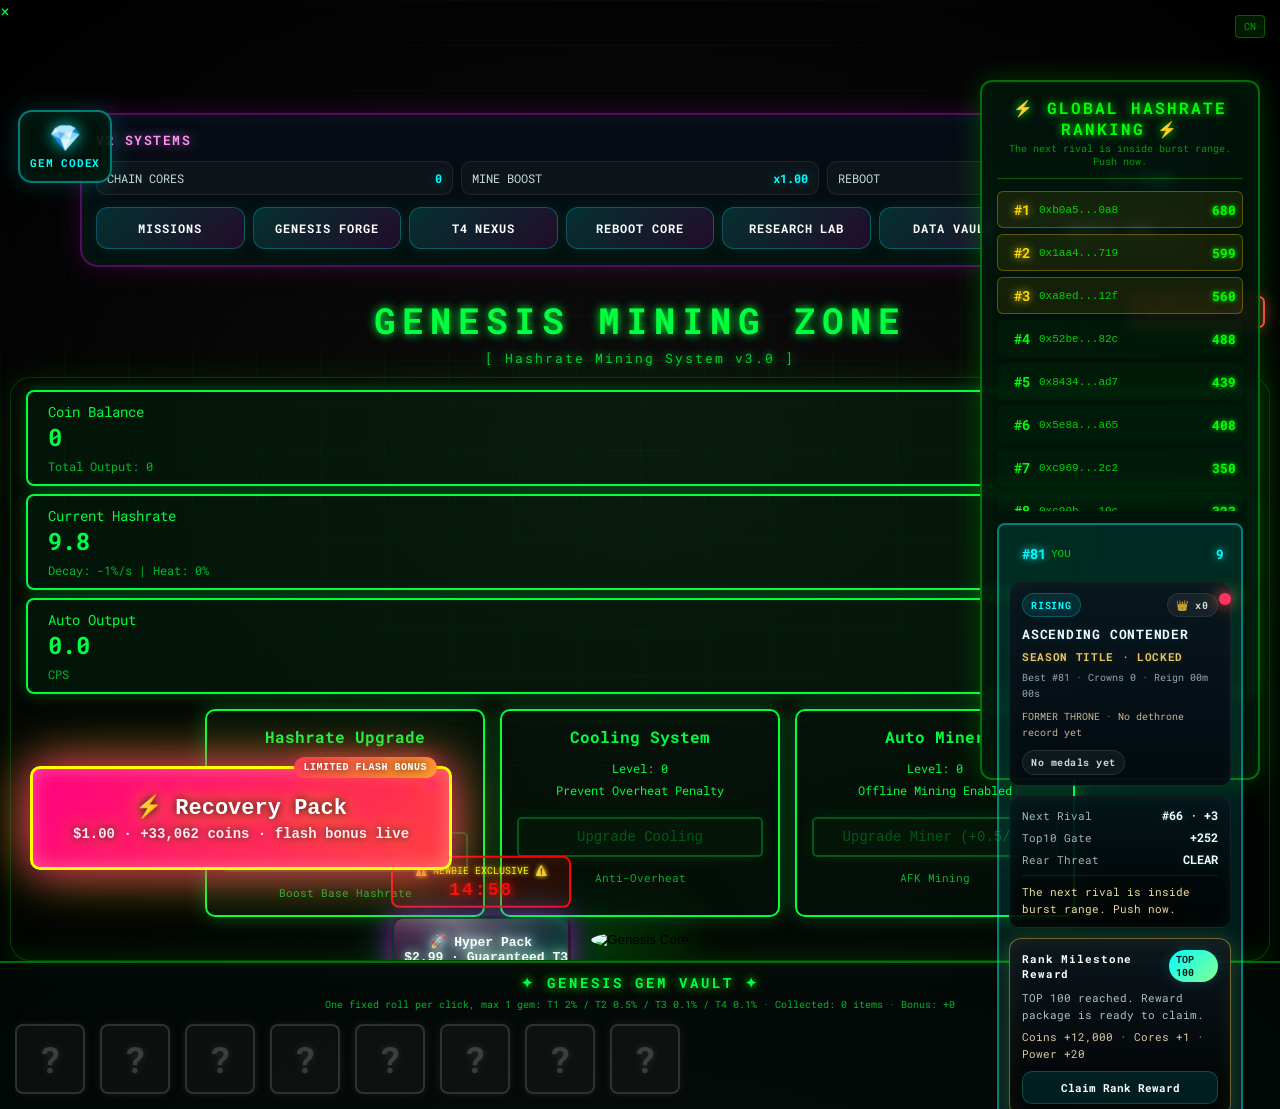
==== index.html @ 0675ad72 "Add gem tips and shorten payment exact amount" ====
<!DOCTYPE html>
<html lang="en">
<head>
    <meta charset="UTF-8">
    <meta name="viewport" content="width=device-width, initial-scale=1.0, maximum-scale=1.0, user-scalable=no">
    <title>Genesis Mining Zone - Hashrate Mining System</title>

    <!-- 
    ================================================================
    Genesis Mining Zone - Complete MVP
    ================================================================
    
    📦 File Structure:
    - Single HTML file with all resources (CSS + JavaScript)
    - All images use absolute network paths (PostImage CDN)
    - Canvas particle system fully encapsulated
    - Dynamic leaderboard simulation fully implemented
    
    🎮 Core Features:
    1. Click Mining System (Hashrate Tower Button)
    2. Three Upgrade Systems (Hashrate/Cooling/Auto-Miner)
    3. 4 Rare Fragments Unlock (1000/2000/3000/4000 coins)
    4. Canvas Hash-Burst Particle Effects
    5. Global Real-time Hashrate Leaderboard (Top 10 dynamic updates)
    6. 15-minute Countdown (Newbie Exclusive)
    
    💰 Payment Integration Points:
    - Integration Point #1: Instant Full Recovery ($1.00)
    - Integration Point #2: Hyper-Clock/100 Draws ($1.00)
    - Integration Point #3: Claim Top 10 ($1.00)
    
    🚀 Deployment Instructions:
    - Upload this HTML file directly to run
    - No additional dependencies or backend services required
    - Supports all modern browsers
    - Recommended deployment: Vercel / Netlify / GitHub Pages
    
    📝 Next Steps:
    - Integrate real payment API (Stripe/PayPal/Crypto)
    - Add backend database for user data storage
    - Implement real leaderboard system
    - Add user registration/login system
    
    ================================================================
    -->
    
    <style>
        @import url('https://fonts.googleapis.com/css2?family=Roboto+Mono:wght@400;700&display=swap');
        
        * {
            margin: 0;
            padding: 0;
            box-sizing: border-box;
        }

        body {
            font-family: 'Roboto Mono', 'Courier New', monospace;
            background: radial-gradient(ellipse at center, #0d0d0d 0%, #000000 100%);
            color: #00ff41;
            overflow: hidden;
            height: 100vh;
            width: 100vw;
            display: flex;
            flex-direction: column;
            justify-content: space-between;
            position: relative;
        }

        .container {
            width: 100%;
            height: 100vh;
            display: flex;
            flex-direction: column;
            justify-content: space-between;
            padding: 0;
            position: relative;
            z-index: 2;
        }

        .header {
            text-align: center;
            margin-bottom: 0;
            padding: 15px 20px 10px 20px;
            text-shadow: 0 0 10px #00ff41;
            position: relative;
            flex-shrink: 0;
        }

        .header h1 {
            font-size: 36px;
            letter-spacing: 6px;
            margin-bottom: 5px;
            animation: glow 2s ease-in-out infinite;
        }

        @keyframes glow {
            0%, 100% { text-shadow: 0 0 10px #00ff41, 0 0 20px #00ff41; }
            50% { text-shadow: 0 0 20px #00ff41, 0 0 30px #00ff41, 0 0 40px #00ff41; }
        }

        /* 中心区域：算力中心 */
        .power-center-section {
            flex: 1;
            display: flex;
            flex-direction: column;
            align-items: center;
            justify-content: center;
            gap: 15px;
            padding: 15px 20px;
            background: rgba(0, 20, 10, 0.2);
            border: 1px solid rgba(0, 255, 0, 0.2);
            border-radius: 20px;
            box-shadow: 0 0 30px rgba(0, 255, 0, 0.1),
                        inset 0 0 30px rgba(0, 255, 0, 0.03);
            margin: 0 20px;
            overflow: hidden;
            min-height: 0;
        }

        .stats {
            display: flex;
            justify-content: center;
            gap: 15px;
            flex-wrap: wrap;
            font-size: 14px;
            width: 100%;
        }

        .stat-item {
            padding: 10px 20px;
            border: 2px solid #00ff41;
            border-radius: 8px;
            background: rgba(0, 255, 65, 0.05);
            box-shadow: 0 0 15px rgba(0, 255, 65, 0.3);
            transition: all 0.3s;
        }

        .stat-item:hover {
            box-shadow: 0 0 20px rgba(0, 255, 65, 0.5);
            transform: translateY(-2px);
        }

        .stat-value {
            font-size: 24px;
            font-weight: bold;
            color: #00ff41;
        }

        .main-content {
            display: flex;
            flex-direction: column;
            gap: 20px;
            align-items: center;
            justify-content: center;
            width: 100%;
        }

        .upgrade-container {
            display: flex;
            gap: 15px;
            justify-content: center;
            width: 100%;
            flex-wrap: wrap;
        }

        .mine-section {
            flex: 0 0 auto;
            display: flex;
            justify-content: center;
            align-items: center;
            position: relative;
        }

        #mineBtn {
            background: none;
            border: none;
            outline: none;
            cursor: pointer;
            padding: 0;
            position: relative;
            transition: transform 0.15s ease-out;
        }

        #mineBtn img {
            width: 220px;
            height: 220px;
            object-fit: cover;
            border-radius: 50%;
            filter: brightness(1.1) contrast(1.1) 
                    drop-shadow(0 0 15px #00ff00) 
                    drop-shadow(0 0 30px rgba(0, 255, 0, 0.6))
                    drop-shadow(0 0 45px rgba(0, 255, 0, 0.3));
            transition: all 0.15s ease-out;
        }

        #mineBtn:hover img {
            filter: brightness(1.2) contrast(1.15) 
                    drop-shadow(0 0 30px #00ff00) 
                    drop-shadow(0 0 60px rgba(0, 255, 0, 0.8))
                    drop-shadow(0 0 90px rgba(0, 255, 0, 0.4));
            transform: scale(1.05);
        }

        #mineBtn:active img {
            transform: scale(0.95);
            filter: brightness(1.3) contrast(1.2) 
                    drop-shadow(0 0 40px #00ff00) 
                    drop-shadow(0 0 80px rgba(0, 255, 0, 1))
                    drop-shadow(0 0 120px rgba(0, 255, 0, 0.6));
        }

        @keyframes explosion {
            0% {
                filter: brightness(1.1) contrast(1.1) 
                        drop-shadow(0 0 20px #00ff00) 
                        drop-shadow(0 0 40px rgba(0, 255, 0, 0.6));
                transform: scale(1);
            }
            10% {
                filter: brightness(2.5) contrast(1.5) 
                        drop-shadow(0 0 80px #00ff00) 
                        drop-shadow(0 0 160px rgba(0, 255, 0, 1))
                        drop-shadow(0 0 240px rgba(0, 255, 0, 0.8));
                transform: scale(1.15);
            }
            30% {
                filter: brightness(2) contrast(1.4) 
                        drop-shadow(0 0 100px #00ff00) 
                        drop-shadow(0 0 200px rgba(0, 255, 0, 0.9));
                transform: scale(1.1);
            }
            100% {
                filter: brightness(1.1) contrast(1.1) 
                        drop-shadow(0 0 20px #00ff00) 
                        drop-shadow(0 0 40px rgba(0, 255, 0, 0.6));
                transform: scale(1);
            }
        }

        .explosion img {
            animation: explosion 0.6s ease-out !important;
        }

        .explosion-particle {
            position: absolute;
            width: 8px;
            height: 8px;
            background: #00ff41;
            border-radius: 50%;
            pointer-events: none;
            box-shadow: 0 0 10px #00ff41, 0 0 20px #00ff41;
        }

        @keyframes explode {
            0% {
                opacity: 1;
                transform: translate(0, 0) scale(1);
            }
            100% {
                opacity: 0;
                transform: translate(var(--tx), var(--ty)) scale(0);
            }
        }

        .upgrade-section {
            flex: 1;
            min-width: 200px;
            max-width: 280px;
            display: flex;
            flex-direction: column;
            gap: 10px;
            padding: 15px;
            border: 2px solid #00ff41;
            border-radius: 10px;
            background: rgba(0, 255, 65, 0.03);
            box-shadow: 0 0 20px rgba(0, 255, 65, 0.3);
        }

        .upgrade-section h2 {
            text-align: center;
            margin-bottom: 3px;
            font-size: 16px;
        }

        .upgrade-info {
            text-align: center;
            font-size: 12px;
            margin-bottom: 6px;
        }

        #upgradeBtn {
            width: 100%;
            padding: 10px;
            font-size: 14px;
            font-family: 'Courier New', monospace;
            background: rgba(0, 255, 65, 0.1);
            color: #00ff41;
            border: 2px solid #00ff41;
            border-radius: 5px;
            cursor: pointer;
            transition: all 0.3s;
            box-shadow: 0 0 15px rgba(0, 255, 65, 0.3);
        }

        #upgradeBtn:hover:not(:disabled) {
            background: rgba(0, 255, 65, 0.2);
            box-shadow: 0 0 25px rgba(0, 255, 65, 0.5);
            transform: translateY(-2px);
        }

        #upgradeBtn:disabled {
            opacity: 0.3;
            cursor: not-allowed;
        }

        .particle {
            position: fixed;
            color: #00ff41;
            font-size: 28px;
            font-weight: bold;
            pointer-events: none;
            animation: float 1s ease-out forwards;
            text-shadow: 0 0 15px #00ff41, 0 0 30px #00ff41;
            z-index: 10000;
        }

        @keyframes float {
            0% {
                opacity: 1;
                transform: translateY(0) scale(1);
            }
            50% {
                opacity: 0.9;
                transform: translateY(-50px) scale(1.3);
            }
            100% {
                opacity: 0.2;
                transform: translateY(-100px) scale(1.5);
            }
        }

        .matrix-bg {
            position: fixed;
            top: 0;
            left: 0;
            width: 100%;
            height: 100%;
            pointer-events: none;
            z-index: 0;
            opacity: 0.14;
        }

        .grid-line {
            position: absolute;
            background: linear-gradient(90deg, transparent, rgba(0, 255, 65, 0.35), transparent);
            box-shadow: 0 0 12px rgba(0, 255, 65, 0.12);
        }

        .grid-line.horizontal {
            left: 0;
            width: 100%;
            height: 1px;
        }

        .grid-line.vertical {
            top: 0;
            width: 1px;
            height: 100%;
            background: linear-gradient(180deg, transparent, rgba(0, 255, 65, 0.28), transparent);
        }

        /* 粒子特效Canvas */
        #particleCanvas {
            position: fixed;
            top: 0;
            left: 0;
            width: 100%;
            height: 100%;
            pointer-events: none;
            z-index: 1;
        }

        /* 全网算力排行榜 */
        .leaderboard {
            position: fixed;
            top: 80px;
            right: 20px;
            width: 280px;
            max-height: calc(100vh - 200px);
            background: rgba(0, 20, 10, 0.85);
            border: 2px solid rgba(0, 255, 0, 0.4);
            border-radius: 12px;
            padding: 15px;
            box-shadow: 0 0 30px rgba(0, 255, 0, 0.2),
                        inset 0 0 30px rgba(0, 255, 0, 0.05);
            z-index: 999;
            backdrop-filter: blur(5px);
        }

        .leaderboard-header {
            text-align: center;
            margin-bottom: 12px;
            padding-bottom: 10px;
            border-bottom: 1px solid rgba(0, 255, 0, 0.3);
        }

        .leaderboard-title {
            font-size: 16px;
            font-weight: bold;
            color: #00ff00;
            text-shadow: 0 0 10px #00ff00;
            letter-spacing: 2px;
            animation: glow 2s ease-in-out infinite;
        }

        .leaderboard-subtitle {
            font-size: 10px;
            color: rgba(0, 255, 0, 0.6);
            margin-top: 3px;
        }

        .leaderboard-crown-banner {
            display: none;
            margin-top: 10px;
            padding: 9px 12px;
            border-radius: 10px;
            border: 1px solid rgba(255, 214, 102, 0.28);
            background: linear-gradient(135deg, rgba(255, 214, 102, 0.1), rgba(255, 120, 0, 0.08));
            color: #ffe8a8;
            font-size: 11px;
            font-weight: bold;
            letter-spacing: 0.05em;
            text-shadow: 0 0 12px rgba(255, 214, 102, 0.26);
            box-shadow: inset 0 0 22px rgba(255, 214, 102, 0.06), 0 0 18px rgba(255, 214, 102, 0.08);
        }

        .leaderboard-crown-banner.active {
            display: block;
            animation: crownPulse 1.8s ease-in-out infinite;
        }

        @keyframes crownPulse {
            0%, 100% {
                box-shadow: inset 0 0 22px rgba(255, 214, 102, 0.08), 0 0 18px rgba(255, 214, 102, 0.12);
            }
            50% {
                box-shadow: inset 0 0 28px rgba(255, 214, 102, 0.12), 0 0 28px rgba(255, 214, 102, 0.2);
            }
        }

        .leaderboard-list {
            max-height: 320px;
            overflow-y: auto;
            margin-bottom: 12px;
            scrollbar-width: thin;
            scrollbar-color: #00ff00 rgba(0, 255, 0, 0.1);
        }

        .leaderboard-list::-webkit-scrollbar {
            width: 4px;
        }

        .leaderboard-list::-webkit-scrollbar-track {
            background: rgba(0, 255, 0, 0.1);
        }

        .leaderboard-list::-webkit-scrollbar-thumb {
            background: #00ff00;
            border-radius: 2px;
        }

        .leaderboard-item {
            display: flex;
            align-items: center;
            padding: 8px 6px;
            margin-bottom: 6px;
            background: rgba(0, 255, 0, 0.03);
            border-radius: 6px;
            transition: all 0.3s;
            border: 1px solid transparent;
        }

        .leaderboard-item:hover {
            background: rgba(0, 255, 0, 0.08);
            border-color: rgba(0, 255, 0, 0.3);
        }

        .leaderboard-item.top3 {
            background: rgba(255, 215, 0, 0.08);
            border: 1px solid rgba(255, 215, 0, 0.3);
        }

        .leaderboard-rank {
            width: 35px;
            font-size: 14px;
            font-weight: bold;
            color: #00ff00;
            text-align: center;
        }

        .leaderboard-item.top3 .leaderboard-rank {
            color: #ffd700;
            text-shadow: 0 0 8px #ffd700;
        }

        .leaderboard-item.mine {
            background: rgba(0, 255, 255, 0.08);
            border: 1px solid rgba(0, 255, 255, 0.35);
            box-shadow: 0 0 18px rgba(0, 255, 255, 0.14);
        }

        .leaderboard-item.mine .leaderboard-rank,
        .leaderboard-item.mine .leaderboard-power {
            color: #00ffff;
            text-shadow: 0 0 8px #00ffff;
        }

        .leaderboard-item.mine .leaderboard-address {
            color: rgba(190, 255, 255, 0.92);
        }

        .leaderboard-item.crown-holder {
            background: linear-gradient(135deg, rgba(255, 214, 102, 0.14), rgba(255, 120, 0, 0.08));
            border: 1px solid rgba(255, 214, 102, 0.34);
            box-shadow: 0 0 22px rgba(255, 214, 102, 0.12);
        }

        .leaderboard-item.crown-holder .leaderboard-rank,
        .leaderboard-item.crown-holder .leaderboard-power {
            color: #ffe8a8;
            text-shadow: 0 0 10px rgba(255, 214, 102, 0.45);
        }

        .leaderboard-item.crown-holder .leaderboard-address {
            color: rgba(255, 244, 214, 0.95);
        }

        .leaderboard-rank-crown {
            display: none;
            align-items: center;
            justify-content: center;
            min-width: 24px;
            height: 24px;
            border-radius: 999px;
            border: 1px solid rgba(255, 214, 102, 0.35);
            background: linear-gradient(135deg, rgba(255, 214, 102, 0.18), rgba(255, 136, 0, 0.12));
            color: #ffe8a8;
            font-size: 12px;
            box-shadow: 0 0 12px rgba(255, 214, 102, 0.16);
            flex: 0 0 auto;
        }

        .leaderboard-item.crown-holder .leaderboard-rank-crown,
        .leaderboard-myrank.crowned .leaderboard-rank-crown {
            display: inline-flex;
        }

        .leaderboard-address {
            flex: 1;
            font-size: 11px;
            font-family: 'Courier New', monospace;
            color: rgba(0, 255, 0, 0.8);
            overflow: hidden;
            text-overflow: ellipsis;
            white-space: nowrap;
        }

        .leaderboard-power {
            font-size: 13px;
            font-weight: bold;
            color: #00ff00;
            text-shadow: 0 0 5px #00ff00;
        }

        .leaderboard-item.updating .leaderboard-power {
            animation: powerUpdate 0.5s ease-in-out;
        }

        @keyframes powerUpdate {
            0%, 100% { 
                transform: scale(1);
                color: #00ff00;
            }
            50% { 
                transform: scale(1.2);
                color: #ffff00;
                text-shadow: 0 0 10px #ffff00;
            }
        }

        .leaderboard-myrank {
            padding: 10px;
            background: rgba(0, 255, 255, 0.1);
            border: 2px solid rgba(0, 255, 255, 0.4);
            border-radius: 8px;
            margin-top: 10px;
            position: relative;
        }

        .leaderboard-myrank.crowned {
            border-color: rgba(255, 214, 102, 0.72);
            box-shadow: 0 0 28px rgba(255, 214, 102, 0.16), inset 0 0 24px rgba(255, 214, 102, 0.08);
            background: linear-gradient(180deg, rgba(36, 28, 8, 0.94), rgba(8, 20, 18, 0.94));
        }

        .leaderboard-myrank.crowned .leaderboard-rank,
        .leaderboard-myrank.crowned .leaderboard-power {
            color: #ffe8a8;
            text-shadow: 0 0 10px rgba(255, 214, 102, 0.42);
        }

        .leaderboard-myrank.crowned .leaderboard-address {
            color: rgba(255, 244, 214, 0.94);
        }

        .leaderboard-myrank .leaderboard-item {
            margin-bottom: 0;
            background: transparent;
        }

        .leaderboard-myrank .leaderboard-rank {
            color: #00ffff;
            text-shadow: 0 0 8px #00ffff;
        }

        .leaderboard-myrank .leaderboard-power {
            color: #00ffff;
            text-shadow: 0 0 8px #00ffff;
        }

        .leaderboard-honor {
            margin-top: 10px;
            padding: 10px 12px;
            border-radius: 10px;
            border: 1px solid rgba(255, 255, 255, 0.08);
            background: linear-gradient(180deg, rgba(10, 20, 30, 0.88), rgba(2, 8, 14, 0.92));
            box-shadow: inset 0 0 18px rgba(255, 255, 255, 0.03);
        }

        .leaderboard-honor.crowned {
            border-color: rgba(255, 214, 102, 0.42);
            background: linear-gradient(180deg, rgba(48, 30, 4, 0.9), rgba(16, 10, 2, 0.94));
            box-shadow: inset 0 0 24px rgba(255, 214, 102, 0.08), 0 0 18px rgba(255, 214, 102, 0.1);
        }

        .leaderboard-honor-top {
            display: flex;
            align-items: center;
            justify-content: space-between;
            gap: 10px;
        }

        .leaderboard-honor-badge,
        .leaderboard-honor-crowns {
            display: inline-flex;
            align-items: center;
            justify-content: center;
            min-height: 24px;
            padding: 4px 8px;
            border-radius: 999px;
            font-size: 10px;
            font-weight: bold;
            letter-spacing: 0.08em;
        }

        .leaderboard-honor-badge {
            color: #00ffff;
            background: rgba(0, 255, 255, 0.1);
            border: 1px solid rgba(0, 255, 255, 0.22);
        }

        .leaderboard-honor.crowned .leaderboard-honor-badge {
            color: #1b1200;
            background: linear-gradient(135deg, #ffe8a8, #ffb74d);
            border-color: rgba(255, 214, 102, 0.65);
            text-shadow: none;
        }

        .leaderboard-honor-crowns {
            color: rgba(255, 255, 255, 0.82);
            background: rgba(255, 255, 255, 0.06);
            border: 1px solid rgba(255, 255, 255, 0.08);
        }

        .leaderboard-honor-title {
            margin-top: 8px;
            color: #f4fbff;
            font-size: 13px;
            font-weight: bold;
            letter-spacing: 0.06em;
            text-shadow: 0 0 10px rgba(0, 255, 255, 0.18);
        }

        .leaderboard-honor.crowned .leaderboard-honor-title {
            color: #ffe8a8;
            text-shadow: 0 0 14px rgba(255, 214, 102, 0.34);
        }

        .leaderboard-honor-season {
            margin-top: 6px;
            color: rgba(255, 214, 102, 0.92);
            font-size: 11px;
            font-weight: bold;
            letter-spacing: 0.06em;
            text-shadow: 0 0 10px rgba(255, 214, 102, 0.2);
        }

        .leaderboard-honor-meta {
            margin-top: 6px;
            color: rgba(214, 235, 255, 0.68);
            font-size: 10px;
            line-height: 1.55;
        }

        .leaderboard-honor-legacy {
            margin-top: 8px;
            color: rgba(255, 228, 185, 0.78);
            font-size: 10px;
            line-height: 1.55;
        }

        .leaderboard-medal-wall {
            margin-top: 10px;
            display: flex;
            flex-wrap: wrap;
            gap: 6px;
        }

        .leaderboard-medal {
            display: inline-flex;
            align-items: center;
            gap: 4px;
            padding: 5px 8px;
            border-radius: 999px;
            border: 1px solid rgba(255, 255, 255, 0.1);
            background: rgba(255, 255, 255, 0.05);
            color: rgba(230, 246, 255, 0.86);
            font-size: 10px;
            font-weight: bold;
            letter-spacing: 0.05em;
        }

        .leaderboard-medal.legendary {
            border-color: rgba(255, 214, 102, 0.42);
            background: linear-gradient(135deg, rgba(255, 214, 102, 0.16), rgba(255, 136, 0, 0.1));
            color: #ffe8a8;
            box-shadow: 0 0 14px rgba(255, 214, 102, 0.12);
        }

        .leaderboard-medal.memorial {
            border-color: rgba(255, 128, 128, 0.28);
            background: linear-gradient(135deg, rgba(255, 128, 128, 0.12), rgba(255, 255, 255, 0.05));
            color: #ffd0d0;
        }

        .leaderboard-chase-strip {
            margin-top: 10px;
            padding: 10px 12px;
            border-radius: 10px;
            border: 1px solid rgba(255, 255, 255, 0.08);
            background: linear-gradient(180deg, rgba(5, 20, 24, 0.92), rgba(0, 0, 0, 0.88));
            box-shadow: inset 0 0 18px rgba(0, 255, 255, 0.06);
        }

        .leaderboard-chase-line {
            display: flex;
            justify-content: space-between;
            align-items: center;
            gap: 10px;
            font-size: 11px;
            color: rgba(220, 245, 255, 0.72);
            margin-bottom: 6px;
        }

        .leaderboard-chase-line:last-child {
            margin-bottom: 0;
        }

        .leaderboard-chase-line strong {
            color: #ffffff;
            text-shadow: 0 0 10px rgba(0, 255, 255, 0.24);
            font-size: 12px;
        }

        .leaderboard-chase-status {
            margin-top: 8px;
            padding-top: 8px;
            border-top: 1px solid rgba(255, 255, 255, 0.08);
            font-size: 11px;
            line-height: 1.5;
            color: rgba(255, 240, 175, 0.92);
            text-shadow: 0 0 10px rgba(255, 231, 102, 0.18);
        }

        .leaderboard-event-hub {
            display: grid;
            gap: 10px;
            margin-top: 10px;
        }

        .leaderboard-event-card {
            padding: 11px 12px;
            border-radius: 12px;
            border: 1px solid rgba(255, 255, 255, 0.1);
            background: linear-gradient(180deg, rgba(12, 22, 30, 0.95), rgba(0, 0, 0, 0.88));
            box-shadow: inset 0 0 18px rgba(0, 255, 255, 0.05);
        }

        .leaderboard-event-card.claimable {
            border-color: rgba(255, 231, 102, 0.42);
            box-shadow: inset 0 0 20px rgba(255, 231, 102, 0.08),
                        0 0 18px rgba(255, 231, 102, 0.14);
        }

        .leaderboard-event-top {
            display: flex;
            justify-content: space-between;
            align-items: center;
            gap: 8px;
            margin-bottom: 8px;
        }

        .leaderboard-event-title {
            font-size: 11px;
            font-weight: bold;
            letter-spacing: 0.08em;
            color: #ffffff;
        }

        .leaderboard-event-badge {
            padding: 3px 7px;
            border-radius: 999px;
            font-size: 10px;
            font-weight: bold;
            color: #001b20;
            background: linear-gradient(135deg, #00ffff, #86ff90);
            box-shadow: 0 0 14px rgba(0, 255, 255, 0.18);
        }

        .leaderboard-event-desc,
        .leaderboard-event-meta {
            font-size: 11px;
            line-height: 1.5;
            color: rgba(220, 245, 255, 0.78);
        }

        .leaderboard-event-meta {
            margin-top: 6px;
            color: rgba(255, 235, 190, 0.86);
        }

        .leaderboard-event-action {
            position: relative;
            overflow: hidden;
            width: 100%;
            margin-top: 9px;
            padding: 8px 10px;
            border: 1px solid rgba(0, 255, 255, 0.22);
            border-radius: 10px;
            background: rgba(0, 255, 255, 0.1);
            color: #ffffff;
            font-family: 'Roboto Mono', 'Courier New', monospace;
            font-size: 11px;
            font-weight: bold;
            cursor: pointer;
            transition: all 0.22s ease;
        }

        .leaderboard-event-action:hover:not(:disabled) {
            background: rgba(0, 255, 255, 0.16);
            box-shadow: 0 0 18px rgba(0, 255, 255, 0.16);
        }

        .leaderboard-event-action:disabled {
            opacity: 0.45;
            cursor: not-allowed;
        }

        .leaderboard-event-action:active {
            transform: scale(0.985);
        }

        .boost-btn {
            width: 100%;
            margin-top: 8px;
            padding: 8px 12px;
            font-size: 13px;
            font-family: 'Courier New', monospace;
            font-weight: bold;
            background: linear-gradient(135deg, rgba(255, 0, 255, 0.3), rgba(0, 255, 255, 0.3));
            color: #fff;
            border: 2px solid #ff00ff;
            border-radius: 6px;
            cursor: pointer;
            transition: all 0.3s;
            animation: boostPulse 1.5s ease-in-out infinite;
            text-shadow: 0 0 8px rgba(255, 255, 255, 0.8);
            position: relative;
        }

        @keyframes boostPulse {
            0%, 100% {
                box-shadow: 0 0 15px rgba(255, 0, 255, 0.5);
                transform: scale(1);
            }
            50% {
                box-shadow: 0 0 30px rgba(255, 0, 255, 0.8), 0 0 40px rgba(0, 255, 255, 0.6);
                transform: scale(1.03);
            }
        }

        .boost-btn:hover {
            background: linear-gradient(135deg, rgba(255, 0, 255, 0.5), rgba(0, 255, 255, 0.5));
            transform: scale(1.05);
            box-shadow: 0 0 40px rgba(255, 0, 255, 1);
        }

        .boost-btn:active {
            transform: scale(0.98);
        }
        @keyframes breathe {
            0%, 100% { opacity: 0.05; }
            50% { opacity: 0.2; }
        }

        .matrix-bg {
            animation: breathe 3s ease-in-out infinite;
        }

        @keyframes shake {
            0%, 100% { transform: translate(0, 0) scale(0.95); }
            10% { transform: translate(-5px, -5px) scale(0.93); }
            20% { transform: translate(5px, 5px) scale(0.94); }
            30% { transform: translate(-5px, 5px) scale(0.93); }
            40% { transform: translate(5px, -5px) scale(0.94); }
            50% { transform: translate(-3px, 3px) scale(0.93); }
            60% { transform: translate(3px, -3px) scale(0.94); }
            70% { transform: translate(-2px, 2px) scale(0.95); }
            80% { transform: translate(2px, -2px) scale(0.96); }
            90% { transform: translate(-1px, 1px) scale(0.97); }
        }

        .shake {
            animation: shake 0.5s ease-in-out;
        }

        .critical-overlay {
            position: fixed;
            top: 0;
            left: 0;
            width: 100%;
            height: 100%;
            pointer-events: none;
            z-index: 1000;
            display: none;
        }

        .critical-flash {
            position: absolute;
            top: 0;
            left: 0;
            width: 100%;
            height: 100%;
            background: #00ff41;
            opacity: 0;
            animation: flash 0.6s ease-out;
        }

        @keyframes flash {
            0%, 100% { opacity: 0; }
            10% { opacity: 0.3; }
            20% { opacity: 0; }
            30% { opacity: 0.4; }
            40% { opacity: 0; }
            50% { opacity: 0.5; }
            60% { opacity: 0; }
        }

        .critical-text {
            position: absolute;
            top: 50%;
            left: 50%;
            transform: translate(-50%, -50%);
            font-size: 80px;
            font-weight: bold;
            color: #00ff41;
            text-shadow: 0 0 40px #00ff41, 0 0 80px #00ff41;
            animation: criticalText 0.8s ease-out forwards;
        }

        @keyframes criticalText {
            0% {
                opacity: 0;
                transform: translate(-50%, -50%) scale(0.5);
            }
            50% {
                opacity: 1;
                transform: translate(-50%, -50%) scale(1.3);
            }
            100% {
                opacity: 0;
                transform: translate(-50%, -50%) scale(1.5);
            }
        }

        .particle.critical {
            color: #ffff00;
            font-size: 42px;
            text-shadow: 0 0 25px #ffff00, 0 0 50px #ffff00;
            animation: floatCritical 1.5s ease-out forwards;
            z-index: 10001;
        }

        @keyframes floatCritical {
            0% {
                opacity: 1;
                transform: translateY(0) scale(1) rotate(0deg);
            }
            50% {
                opacity: 0.9;
                transform: translateY(-75px) scale(1.5) rotate(180deg);
            }
            100% {
                opacity: 0.3;
                transform: translateY(-150px) scale(2) rotate(360deg);
            }
        }

        .upgrade-btn {
            width: 100%;
            padding: 10px;
            font-size: 14px;
            font-family: 'Courier New', monospace;
            background: rgba(0, 255, 65, 0.1);
            color: #00ff41;
            border: 2px solid #00ff41;
            border-radius: 5px;
            cursor: pointer;
            transition: all 0.3s;
            box-shadow: 0 0 15px rgba(0, 255, 65, 0.3);
            margin-top: 3px;
        }

        .upgrade-btn:hover:not(:disabled) {
            background: rgba(0, 255, 65, 0.2);
            box-shadow: 0 0 25px rgba(0, 255, 65, 0.5);
            transform: translateY(-2px);
        }

        .upgrade-btn:disabled {
            opacity: 0.3;
            cursor: not-allowed;
        }

        .stat-item.warning {
            border-color: #ff4444;
            box-shadow: 0 0 15px rgba(255, 68, 68, 0.5);
        }

        .stat-item.warning .stat-value {
            color: #ff4444;
        }

        .divider {
            width: 100%;
            height: 1px;
            background: #00ff41;
            opacity: 0.3;
            margin: 15px 0;
        }

        .warning-border {
            position: fixed;
            pointer-events: none;
            z-index: 500;
            opacity: 0;
            transition: opacity 0.3s;
        }

        .warning-border.active {
            opacity: 1;
            animation: pulseWarning 1s ease-in-out infinite;
        }

        @keyframes pulseWarning {
            0%, 100% { opacity: 0.3; }
            50% { opacity: 0.8; }
        }

        .warning-border.top {
            top: 0;
            left: 0;
            width: 100%;
            height: 5px;
            background: linear-gradient(to bottom, #ff0000, transparent);
            box-shadow: 0 0 30px #ff0000;
        }

        .warning-border.bottom {
            bottom: 0;
            left: 0;
            width: 100%;
            height: 5px;
            background: linear-gradient(to top, #ff0000, transparent);
            box-shadow: 0 0 30px #ff0000;
        }

        .warning-border.left {
            top: 0;
            left: 0;
            width: 5px;
            height: 100%;
            background: linear-gradient(to right, #ff0000, transparent);
            box-shadow: 0 0 30px #ff0000;
        }

        .warning-border.right {
            top: 0;
            right: 0;
            width: 5px;
            height: 100%;
            background: linear-gradient(to left, #ff0000, transparent);
            box-shadow: 0 0 30px #ff0000;
        }

        .stat-item.overheat {
            border-color: #ff8800;
            box-shadow: 0 0 20px rgba(255, 136, 0, 0.8);
            animation: overheatPulse 0.5s ease-in-out infinite;
        }

        .stat-item.overheat .stat-value {
            color: #ff8800;
        }

        @keyframes overheatPulse {
            0%, 100% { box-shadow: 0 0 20px rgba(255, 136, 0, 0.6); }
            50% { box-shadow: 0 0 40px rgba(255, 136, 0, 1); }
        }

        .pay-to-win {
            position: fixed;
            bottom: 30px;
            left: 30px;
            padding: 25px 40px;
            font-size: 22px;
            font-family: 'Courier New', monospace;
            background: linear-gradient(135deg, #ff0080, #ff4040);
            color: #fff;
            border: 3px solid #ffff00;
            border-radius: 10px;
            cursor: pointer;
            box-shadow: 0 0 40px rgba(255, 0, 128, 0.8),
                        0 0 60px rgba(255, 255, 0, 0.6),
                        inset 0 0 20px rgba(255, 255, 255, 0.3);
            font-weight: bold;
            text-shadow: 0 0 10px #000, 0 0 20px #ff0;
            transition: all 0.3s;
            animation: payPulse 2s ease-in-out infinite;
            z-index: 1001;
        }

        .pay-entry-dot {
            position: absolute;
            top: 10px;
            right: 12px;
            width: 12px;
            height: 12px;
            border-radius: 50%;
            background: #ff335f;
            box-shadow: 0 0 12px rgba(255, 51, 95, 0.9), 0 0 20px rgba(255, 215, 0, 0.45);
            animation: promoDotPulse 1s ease-in-out infinite;
            display: none;
            pointer-events: none;
            z-index: 3;
        }

        .pay-entry-badge {
            position: absolute;
            top: -12px;
            right: 12px;
            padding: 5px 10px;
            border-radius: 999px;
            background: linear-gradient(135deg, #ff365f, #ff9b2f);
            color: #fff;
            font-size: 10px;
            font-weight: bold;
            letter-spacing: 0.05em;
            box-shadow: 0 0 18px rgba(255, 54, 95, 0.45);
            white-space: nowrap;
            display: none;
            pointer-events: none;
            z-index: 3;
        }

        .leaderboard-myrank .pay-entry-dot {
            top: 68px;
            right: 10px;
        }

        @keyframes promoDotPulse {
            0%, 100% {
                transform: scale(1);
                opacity: 0.95;
            }
            50% {
                transform: scale(1.2);
                opacity: 1;
            }
        }

        @keyframes payPulse {
            0%, 100% {
                transform: scale(1);
                box-shadow: 0 0 40px rgba(255, 0, 128, 0.8),
                            0 0 60px rgba(255, 255, 0, 0.6);
            }
            50% {
                transform: scale(1.05);
                box-shadow: 0 0 60px rgba(255, 0, 128, 1),
                            0 0 80px rgba(255, 255, 0, 0.8);
            }
        }

        .pay-to-win:hover {
            transform: scale(1.1) !important;
            box-shadow: 0 0 70px rgba(255, 0, 128, 1),
                        0 0 100px rgba(255, 255, 0, 1) !important;
        }

        .pay-to-win:active {
            transform: scale(0.95) !important;
        }

        .pay-label {
            font-size: 14px;
            opacity: 0.9;
            margin-top: 5px;
        }

        #mineBtn.overheat img {
            filter: brightness(1.2) contrast(1.15) 
                    drop-shadow(0 0 30px #ff8800) 
                    drop-shadow(0 0 60px rgba(255, 136, 0, 0.9))
                    drop-shadow(0 0 90px rgba(255, 136, 0, 0.5));
        }

        .difficulty-indicator {
            position: absolute;
            top: 15px;
            right: 15px;
            padding: 6px 12px;
            background: rgba(255, 68, 68, 0.2);
            border: 2px solid #ff4444;
            border-radius: 6px;
            font-size: 12px;
            color: #ff4444;
            font-weight: bold;
            text-shadow: 0 0 8px #ff4444;
            box-shadow: 0 0 15px rgba(255, 68, 68, 0.4);
            z-index: 100;
            white-space: nowrap;
        }

        /* 语言切换按钮 */
        .lang-switcher {
            position: fixed;
            top: 15px;
            right: 15px;
            padding: 4px 8px;
            background: rgba(0, 255, 0, 0.1);
            border: 1px solid rgba(0, 255, 0, 0.3);
            border-radius: 4px;
            font-size: 10px;
            color: rgba(0, 255, 0, 0.6);
            cursor: pointer;
            z-index: 10002;
            transition: all 0.3s;
            font-family: 'Roboto Mono', monospace;
        }

        .lang-switcher:hover {
            background: rgba(0, 255, 0, 0.15);
            color: #00ff00;
            border-color: #00ff00;
        }

        .divider {
            height: 1px;
            background: linear-gradient(to right, transparent, #00ff41, transparent);
            margin: 6px 0;
            display: none;
        }

        .cooling-section {
            margin-top: 0;
        }

        /* 底部区域：藏品仓库横向一行 */
        .collection-section {
            width: 100%;
            padding: 12px 20px;
            border-top: 2px solid rgba(0, 255, 0, 0.4);
            background: rgba(0, 20, 10, 0.3);
            box-shadow: 0 -5px 30px rgba(0, 255, 0, 0.1);
            position: relative;
            flex-shrink: 0;
        }

        .collection-section h2 {
            text-align: center;
            font-size: 16px;
            margin-bottom: 6px;
            letter-spacing: 3px;
            text-shadow: 0 0 10px #00ff00;
            animation: glow 2s ease-in-out infinite;
        }

        .collection-subtitle {
            text-align: center;
            font-size: 10px;
            opacity: 0.7;
            margin-bottom: 8px;
        }

        .collection-grid {
            display: flex;
            justify-content: flex-start;
            gap: 15px;
            overflow-x: auto;
            overflow-y: hidden;
            padding: 5px 0;
            scrollbar-width: thin;
            scrollbar-color: #00ff00 rgba(0, 255, 0, 0.1);
            scroll-snap-type: x proximity;
        }

        .collection-grid::-webkit-scrollbar {
            height: 6px;
        }

        .collection-grid::-webkit-scrollbar-track {
            background: rgba(0, 255, 0, 0.1);
            border-radius: 3px;
        }

        .collection-grid::-webkit-scrollbar-thumb {
            background: #00ff00;
            border-radius: 3px;
        }

        .collection-slot {
            position: relative;
            width: 80px;
            height: 80px;
            flex-shrink: 0;
            scroll-snap-align: start;
            border: 2px solid #00ff00;
            border-radius: 8px;
            overflow: hidden;
            background: rgba(0, 255, 0, 0.05);
            box-shadow: 0 0 15px rgba(0, 255, 0, 0.3),
                        inset 0 0 20px rgba(0, 255, 0, 0.1);
            transition: all 0.3s;
            display: flex;
            justify-content: center;
            align-items: center;
        }

        .collection-slot:hover {
            box-shadow: 0 0 25px rgba(0, 255, 0, 0.6),
                        inset 0 0 30px rgba(0, 255, 0, 0.15);
            transform: translateY(-3px);
        }

        .collection-slot.empty {
            background: rgba(50, 50, 50, 0.2);
            border-color: rgba(100, 100, 100, 0.4);
            box-shadow: 0 0 8px rgba(100, 100, 100, 0.2);
        }

        .collection-slot.empty::before {
            content: '?';
            font-size: 36px;
            color: rgba(150, 150, 150, 0.3);
            font-weight: bold;
            text-shadow: 0 0 8px rgba(150, 150, 150, 0.2);
        }

        .collection-slot.empty:hover {
            background: rgba(50, 50, 50, 0.3);
            transform: translateY(-2px);
        }

        /* 碎片流失警告动画 */
        .collection-slot.locked-warning {
            border-color: #ff0000;
            animation: lossWarning 1s ease-in-out infinite;
            background: rgba(255, 0, 0, 0.1);
        }

        @keyframes lossWarning {
            0%, 100% {
                box-shadow: 0 0 20px rgba(255, 0, 0, 0.6),
                            inset 0 0 20px rgba(255, 0, 0, 0.2);
            }
            50% {
                box-shadow: 0 0 40px rgba(255, 0, 0, 1),
                            inset 0 0 40px rgba(255, 0, 0, 0.4);
            }
        }

        .collection-slot.locked-warning::before {
            content: '⚠';
            color: #ff0000;
            text-shadow: 0 0 10px #ff0000;
        }

        /* 碎片解锁特效 */
        .fragment-unlock-overlay {
            position: fixed;
            top: 0;
            left: 0;
            width: 100%;
            height: 100%;
            background: rgba(0, 0, 0, 0.95);
            z-index: 10040;
            display: flex;
            flex-direction: column;
            justify-content: center;
            align-items: center;
            animation: unlockFadeIn 0.3s ease-out;
        }

        @keyframes unlockFadeIn {
            from {
                opacity: 0;
            }
            to {
                opacity: 1;
            }
        }

        .fragment-unlock-flash {
            position: absolute;
            top: 0;
            left: 0;
            width: 100%;
            height: 100%;
            animation: unlockFlash 0.6s ease-out;
        }

        @keyframes unlockFlash {
            0%, 100% {
                background: transparent;
            }
            10%, 30%, 50% {
                background: var(--flash-color);
            }
            20%, 40%, 60% {
                background: transparent;
            }
        }

        .fragment-unlock-content {
            text-align: center;
            z-index: 1;
        }

        .reward-feedback-icon {
            width: 180px;
            height: 180px;
            margin: 0 auto 28px;
            border-radius: 32px;
            display: flex;
            align-items: center;
            justify-content: center;
            font-size: 86px;
            color: #fff;
            border: 2px solid var(--fragment-color);
            box-shadow: 0 0 24px var(--fragment-color),
                        inset 0 0 28px rgba(255, 255, 255, 0.08);
            background:
                radial-gradient(circle at 30% 30%, rgba(255, 255, 255, 0.24) 0%, rgba(255, 255, 255, 0.08) 28%, rgba(0, 0, 0, 0.08) 58%, rgba(0, 0, 0, 0.38) 100%),
                linear-gradient(135deg, rgba(255, 255, 255, 0.08), transparent);
            animation: rewardPulse 1.2s ease-in-out infinite;
        }

        @keyframes rewardPulse {
            0%, 100% {
                transform: scale(1);
                box-shadow: 0 0 24px var(--fragment-color),
                            inset 0 0 28px rgba(255, 255, 255, 0.08);
            }
            50% {
                transform: scale(1.05);
                box-shadow: 0 0 42px var(--fragment-color),
                            inset 0 0 34px rgba(255, 255, 255, 0.14);
            }
        }

        .system-reward-overlay .fragment-unlock-content {
            width: min(760px, calc(100vw - 36px));
            max-width: 100%;
            padding: 30px 28px 24px;
            border-radius: 28px;
            border: 1px solid rgba(255, 255, 255, 0.08);
            background:
                linear-gradient(180deg, rgba(8, 12, 26, 0.96) 0%, rgba(0, 0, 0, 0.92) 100%),
                radial-gradient(circle at top, rgba(255, 255, 255, 0.08), transparent 55%);
            box-shadow:
                0 0 50px var(--fragment-color),
                inset 0 0 40px rgba(255, 255, 255, 0.04);
            position: relative;
            overflow: hidden;
        }

        .system-reward-overlay .fragment-unlock-content::before,
        .system-reward-overlay .fragment-unlock-content::after {
            content: '';
            position: absolute;
            inset: auto;
            width: 220px;
            height: 220px;
            border-radius: 50%;
            background: radial-gradient(circle, var(--fragment-color) 0%, rgba(255, 255, 255, 0.04) 18%, transparent 68%);
            filter: blur(10px);
            pointer-events: none;
            opacity: 0.85;
        }

        .system-reward-overlay .fragment-unlock-content::before {
            top: -70px;
            left: -70px;
        }

        .system-reward-overlay .fragment-unlock-content::after {
            right: -80px;
            bottom: -100px;
        }

        .reward-feedback-badge {
            display: inline-flex;
            align-items: center;
            gap: 8px;
            padding: 8px 14px;
            margin-bottom: 18px;
            border-radius: 999px;
            border: 1px solid rgba(255, 255, 255, 0.14);
            background: rgba(255, 255, 255, 0.06);
            color: #ffffff;
            font-size: 12px;
            font-weight: bold;
            letter-spacing: 0.12em;
            text-transform: uppercase;
            box-shadow: 0 0 20px rgba(255, 255, 255, 0.08);
        }

        .reward-feedback-badge::before {
            content: '';
            width: 8px;
            height: 8px;
            border-radius: 50%;
            background: var(--fragment-color);
            box-shadow: 0 0 10px var(--fragment-color);
        }

        .reward-feedback-stage {
            position: relative;
            z-index: 1;
        }

        .reward-feedback-layout {
            display: grid;
            grid-template-columns: minmax(180px, 220px) minmax(0, 1fr);
            align-items: center;
            gap: 28px;
            margin-bottom: 18px;
        }

        .reward-feedback-layout .reward-feedback-icon {
            margin: 0 auto;
        }

        .reward-feedback-copy {
            text-align: left;
        }

        .reward-feedback-copy .fragment-unlock-title {
            font-size: clamp(34px, 4vw, 52px);
            letter-spacing: 0.08em;
            margin-bottom: 12px;
        }

        .reward-feedback-copy .fragment-unlock-subtitle {
            margin-bottom: 0;
            font-size: 18px;
            line-height: 1.6;
        }

        .reward-feedback-grid {
            display: grid;
            grid-template-columns: repeat(3, minmax(0, 1fr));
            gap: 12px;
            margin: 18px 0 16px;
        }

        .reward-feedback-card {
            padding: 14px 12px;
            border-radius: 16px;
            border: 1px solid rgba(255, 255, 255, 0.1);
            background: rgba(255, 255, 255, 0.05);
            box-shadow: inset 0 0 18px rgba(255, 255, 255, 0.03);
            text-align: left;
        }

        .reward-feedback-label {
            font-size: 11px;
            line-height: 1.4;
            color: rgba(220, 245, 255, 0.64);
            text-transform: uppercase;
            letter-spacing: 0.08em;
            margin-bottom: 8px;
        }

        .reward-feedback-value {
            font-size: 20px;
            line-height: 1.2;
            font-weight: bold;
            color: #ffffff;
            text-shadow: 0 0 16px var(--fragment-color);
        }

        .reward-feedback-pills {
            display: flex;
            flex-wrap: wrap;
            justify-content: center;
            gap: 10px;
            margin-bottom: 18px;
        }

        .reward-feedback-pill {
            display: inline-flex;
            align-items: center;
            gap: 8px;
            padding: 8px 12px;
            border-radius: 999px;
            background: rgba(255, 255, 255, 0.06);
            border: 1px solid rgba(255, 255, 255, 0.12);
            color: rgba(240, 255, 255, 0.9);
            font-size: 12px;
            line-height: 1.4;
        }

        .reward-feedback-pill::before {
            content: '✦';
            color: var(--fragment-color);
            text-shadow: 0 0 10px var(--fragment-color);
        }

        .reward-feedback-footer {
            display: flex;
            flex-direction: column;
            align-items: center;
            gap: 12px;
        }

        .reward-feedback-footer .fragment-unlock-close {
            min-width: 220px;
        }

        .reward-feedback-caption {
            font-size: 12px;
            line-height: 1.6;
            color: rgba(220, 245, 255, 0.7);
            max-width: 540px;
        }

        .reward-feedback-beam {
            position: absolute;
            left: 50%;
            top: 22px;
            transform: translateX(-50%);
            width: min(84%, 520px);
            height: 3px;
            border-radius: 999px;
            background: linear-gradient(90deg, transparent, var(--fragment-color), transparent);
            box-shadow: 0 0 22px var(--fragment-color);
            opacity: 0.8;
            animation: rewardBeamFlow 2.4s linear infinite;
        }

        @keyframes rewardBeamFlow {
            0% {
                filter: hue-rotate(0deg);
                opacity: 0.6;
            }
            50% {
                opacity: 1;
            }
            100% {
                filter: hue-rotate(22deg);
                opacity: 0.6;
            }
        }

        .fragment-unlock-image {
            width: 300px;
            height: 300px;
            object-fit: cover;
            object-position: center 30%;
            margin-bottom: 40px;
            animation: unlockImageAppear 1s ease-out;
            filter: var(--fragment-glow);
            clip-path: inset(0 0 10% 0);
        }

        @keyframes unlockImageAppear {
            0% {
                opacity: 0;
                transform: scale(0) rotate(-180deg);
            }
            60% {
                transform: scale(1.2) rotate(10deg);
            }
            100% {
                opacity: 1;
                transform: scale(1) rotate(0deg);
            }
        }

        .fragment-unlock-title {
            font-size: 56px;
            font-weight: bold;
            margin-bottom: 20px;
            letter-spacing: 6px;
            animation: unlockTextGlow 1.5s ease-in-out infinite;
            color: var(--fragment-color);
        }

        @keyframes unlockTextGlow {
            0%, 100% {
                text-shadow: 0 0 20px var(--fragment-color),
                             0 0 40px var(--fragment-color);
            }
            50% {
                text-shadow: 0 0 40px var(--fragment-color),
                             0 0 80px var(--fragment-color),
                             0 0 120px var(--fragment-color);
            }
        }

        .fragment-unlock-subtitle {
            font-size: 24px;
            opacity: 0.8;
            margin-bottom: 40px;
        }

        .fragment-unlock-close {
            padding: 15px 50px;
            font-size: 20px;
            font-family: 'Courier New', monospace;
            background: var(--fragment-color);
            color: #000;
            border: none;
            border-radius: 10px;
            cursor: pointer;
            font-weight: bold;
            transition: all 0.3s;
            box-shadow: 0 0 30px var(--fragment-color);
        }

        .fragment-unlock-close:hover {
            transform: scale(1.1);
            box-shadow: 0 0 50px var(--fragment-color);
        }

        /* 损失警告提示 */
        .loss-warning-tooltip {
            position: fixed;
            bottom: 120px;
            left: 50%;
            transform: translateX(-50%);
            background: rgba(255, 0, 0, 0.95);
            color: #fff;
            padding: 20px 40px;
            border: 3px solid #ff0000;
            border-radius: 10px;
            font-size: 20px;
            font-weight: bold;
            text-shadow: 0 0 10px #000;
            box-shadow: 0 0 40px rgba(255, 0, 0, 0.8);
            z-index: 9998;
            animation: warningPulse 1s ease-in-out infinite;
        }

        @keyframes warningPulse {
            0%, 100% {
                transform: translateX(-50%) scale(1);
            }
            50% {
                transform: translateX(-50%) scale(1.05);
            }
        }

        .collection-item {
            position: relative;
            width: 100%;
            height: 100%;
            border: 2px solid #00ff00;
            border-radius: 8px;
            overflow: hidden;
            background: rgba(0, 255, 65, 0.05);
            box-shadow: 0 0 15px rgba(0, 255, 65, 0.4);
            transition: all 0.3s;
            animation: itemAppear 0.5s ease-out;
            cursor: pointer;
        }

        .collection-item:hover {
            box-shadow: 0 0 25px rgba(0, 255, 65, 0.8);
            transform: scale(1.05);
        }

        @keyframes itemAppear {
            0% {
                opacity: 0;
                transform: scale(0) rotate(-180deg);
            }
            60% {
                transform: scale(1.1) rotate(10deg);
            }
            100% {
                opacity: 1;
                transform: scale(1) rotate(0deg);
            }
        }

        .collection-item img {
            width: 100%;
            height: 100%;
            object-fit: cover;
            object-position: center 30%;
            clip-path: inset(0 0 10% 0);
        }

        .collection-item .rarity-badge {
            position: absolute;
            top: 3px;
            right: 3px;
            padding: 2px 6px;
            background: rgba(0, 0, 0, 0.9);
            border: 1px solid #00ff41;
            border-radius: 3px;
            font-size: 9px;
            font-weight: bold;
            text-shadow: 0 0 5px #00ff41;
            z-index: 10;
        }

        .collection-item .timestamp {
            position: absolute;
            bottom: 3px;
            left: 3px;
            right: 3px;
            padding: 2px;
            background: rgba(0, 0, 0, 0.9);
            font-size: 8px;
            text-align: center;
            border-radius: 3px;
            border: 1px solid rgba(0, 255, 65, 0.3);
        }

        .collection-empty {
            width: 80px;
            height: 80px;
            text-align: center;
            display: flex;
            align-items: center;
            justify-content: center;
            opacity: 0.5;
            font-size: 12px;
            border: 2px dashed rgba(100, 100, 100, 0.3);
            border-radius: 8px;
            flex-shrink: 0;
        }

        .v2-sidebar {
            position: relative;
            width: min(1120px, calc(100vw - 40px));
            margin: 92px auto 14px;
            z-index: 20;
        }

        .v2-card {
            padding: 16px 14px;
            border: 2px solid rgba(255, 0, 255, 0.32);
            border-radius: 18px;
            background: linear-gradient(180deg, rgba(8, 12, 24, 0.94) 0%, rgba(4, 16, 12, 0.94) 100%);
            box-shadow: 0 0 28px rgba(255, 0, 255, 0.16), inset 0 0 22px rgba(0, 255, 255, 0.05);
            backdrop-filter: blur(8px);
        }

        .v2-card-title {
            font-size: 13px;
            font-weight: bold;
            letter-spacing: 0.12em;
            color: #ff8df6;
            text-shadow: 0 0 12px rgba(255, 141, 246, 0.55);
            margin-bottom: 12px;
        }

        .v2-summary {
            display: grid;
            grid-template-columns: repeat(3, minmax(0, 1fr));
            gap: 8px;
            margin-bottom: 12px;
        }

        .v2-summary-row {
            display: flex;
            justify-content: space-between;
            align-items: center;
            gap: 10px;
            padding: 8px 10px;
            border: 1px solid rgba(255, 255, 255, 0.08);
            border-radius: 10px;
            background: rgba(255, 255, 255, 0.03);
            font-size: 12px;
            color: rgba(230, 255, 255, 0.84);
        }

        .v2-summary-row strong {
            color: #00ffff;
            text-shadow: 0 0 12px rgba(0, 255, 255, 0.35);
        }

        .v2-actions {
            display: grid;
            grid-template-columns: repeat(auto-fit, minmax(140px, 1fr));
            gap: 8px;
        }

        .v2-action-btn {
            position: relative;
            display: flex;
            justify-content: center;
            align-items: center;
            width: 100%;
            padding: 12px 14px;
            border: 1px solid rgba(0, 255, 255, 0.26);
            border-radius: 12px;
            background: linear-gradient(135deg, rgba(0, 255, 255, 0.14), rgba(255, 0, 255, 0.12));
            color: #ffffff;
            font-family: 'Roboto Mono', 'Courier New', monospace;
            font-size: 12px;
            font-weight: bold;
            letter-spacing: 0.08em;
            cursor: pointer;
            transition: all 0.22s ease;
            box-shadow: 0 0 16px rgba(0, 255, 255, 0.08);
        }

        .v2-action-btn:hover {
            transform: translateY(-1px);
            border-color: rgba(0, 255, 255, 0.48);
            box-shadow: 0 0 22px rgba(0, 255, 255, 0.18);
        }

        .v2-action-label {
            pointer-events: none;
        }

        .v2-badge {
            position: absolute;
            top: 8px;
            right: 10px;
            width: 10px;
            height: 10px;
            border-radius: 50%;
            background: #ff3b3b;
            box-shadow: 0 0 14px rgba(255, 59, 59, 0.95);
            opacity: 0;
            transform: scale(0.7);
            transition: all 0.2s ease;
            pointer-events: none;
        }

        .v2-badge.active {
            opacity: 1;
            transform: scale(1);
        }

        .v2-modal {
            position: fixed;
            inset: 0;
            display: none;
            justify-content: center;
            align-items: center;
            padding: 20px;
            background: rgba(0, 0, 0, 0.88);
            backdrop-filter: blur(10px);
            z-index: 10031;
        }

        .v2-modal-content {
            position: relative;
            width: min(700px, calc(100vw - 28px));
            max-height: min(84vh, 860px);
            overflow: auto;
            padding: 28px 24px 24px;
            border: 2px solid rgba(255, 0, 255, 0.34);
            border-radius: 22px;
            background: linear-gradient(180deg, rgba(4, 12, 20, 0.98) 0%, rgba(0, 0, 0, 0.98) 100%);
            box-shadow: 0 0 42px rgba(255, 0, 255, 0.18), inset 0 0 28px rgba(0, 255, 255, 0.08);
        }

        .v2-modal-close {
            position: absolute;
            top: 12px;
            right: 12px;
            width: 40px;
            height: 40px;
            border: 1px solid rgba(0, 255, 255, 0.26);
            border-radius: 999px;
            background: rgba(0, 255, 255, 0.08);
            color: #00ffff;
            font-size: 22px;
            cursor: pointer;
        }

        .overlay-quick-close,
        .payment-top-close {
            position: absolute;
            top: 12px;
            right: 12px;
            width: 42px;
            height: 42px;
            border-radius: 999px;
            border: 1px solid rgba(255, 255, 255, 0.18);
            background: rgba(10, 24, 32, 0.72);
            color: #f2ffff;
            font-size: 24px;
            line-height: 1;
            display: inline-flex;
            align-items: center;
            justify-content: center;
            cursor: pointer;
            z-index: 6;
            box-shadow: 0 0 18px rgba(0, 255, 255, 0.12);
            backdrop-filter: blur(10px);
        }

        .overlay-quick-close:hover,
        .payment-top-close:hover {
            background: rgba(0, 255, 255, 0.16);
            border-color: rgba(0, 255, 255, 0.4);
        }

        .v2-modal-title {
            font-size: 28px;
            font-weight: bold;
            letter-spacing: 0.12em;
            color: #ffffff;
            text-shadow: 0 0 16px rgba(255, 0, 255, 0.42);
            margin-bottom: 8px;
        }

        .v2-modal-subtitle {
            font-size: 13px;
            line-height: 1.6;
            color: rgba(220, 245, 255, 0.78);
            margin-bottom: 18px;
        }

        .v2-mission-list,
        .v2-forge-list,
        .v2-research-list,
        .v2-save-stack {
            display: grid;
            gap: 12px;
        }

        .v2-mission-card,
        .v2-forge-card,
        .v2-prestige-card,
        .v2-research-card,
        .v2-save-card {
            padding: 14px;
            border: 1px solid rgba(0, 255, 255, 0.14);
            border-radius: 16px;
            background: rgba(4, 14, 20, 0.94);
            box-shadow: inset 0 0 20px rgba(0, 255, 255, 0.06);
        }

        .insight-grid {
            display: grid;
            grid-template-columns: repeat(2, minmax(0, 1fr));
            gap: 12px;
        }

        .insight-card {
            padding: 16px;
            border: 1px solid rgba(0, 255, 255, 0.16);
            border-radius: 16px;
            background: linear-gradient(180deg, rgba(6, 18, 26, 0.96), rgba(0, 0, 0, 0.92));
            box-shadow: inset 0 0 20px rgba(0, 255, 255, 0.05), 0 0 18px rgba(0, 255, 255, 0.05);
        }

        .insight-card-title {
            font-size: 13px;
            font-weight: bold;
            letter-spacing: 0.1em;
            color: #00ffff;
            text-shadow: 0 0 12px rgba(0, 255, 255, 0.26);
            margin-bottom: 12px;
        }

        .insight-card-value {
            font-size: 24px;
            font-weight: bold;
            color: #ffffff;
            text-shadow: 0 0 12px rgba(255, 255, 255, 0.14);
            margin-bottom: 10px;
        }

        .insight-card-meta {
            display: grid;
            gap: 7px;
        }

        .insight-meta-row {
            display: flex;
            justify-content: space-between;
            align-items: center;
            gap: 12px;
            font-size: 12px;
            color: rgba(220, 245, 255, 0.78);
        }

        .insight-meta-row strong {
            color: #86ff90;
            text-align: right;
            text-shadow: 0 0 10px rgba(134, 255, 144, 0.18);
        }

        .insight-meta-note {
            margin-top: 10px;
            font-size: 11px;
            line-height: 1.55;
            color: rgba(255, 235, 190, 0.84);
        }

        .v2-forge-result-card {
            display: grid;
            grid-template-columns: 88px minmax(0, 1fr);
            gap: 14px;
            align-items: center;
            padding: 14px;
            border: 1px solid rgba(255, 255, 255, 0.12);
            border-radius: 18px;
            background: linear-gradient(135deg, rgba(255, 255, 255, 0.06), rgba(0, 255, 255, 0.08));
            box-shadow: inset 0 0 22px rgba(255, 255, 255, 0.04), 0 0 24px rgba(0, 255, 255, 0.08);
        }

        .v2-forge-result-preview {
            width: 88px;
            height: 88px;
            border-radius: 18px;
            overflow: hidden;
            border: 2px solid rgba(255, 255, 255, 0.18);
            background: rgba(0, 0, 0, 0.42);
            box-shadow: 0 0 24px rgba(0, 255, 255, 0.14);
        }

        .v2-forge-result-preview img {
            width: 100%;
            height: 100%;
            object-fit: cover;
            object-position: center 30%;
        }

        .v2-forge-result-copy {
            min-width: 0;
        }

        .v2-forge-result-label {
            font-size: 11px;
            letter-spacing: 0.1em;
            text-transform: uppercase;
            color: rgba(220, 245, 255, 0.62);
            margin-bottom: 6px;
        }

        .v2-forge-result-name {
            font-size: 18px;
            font-weight: bold;
            margin-bottom: 6px;
        }

        .v2-forge-result-meta {
            font-size: 12px;
            line-height: 1.6;
            color: rgba(220, 245, 255, 0.76);
        }

        .t4-grid {
            display: grid;
            grid-template-columns: repeat(4, minmax(0, 1fr));
            gap: 12px;
            margin-bottom: 16px;
        }

        .t4-summary-card {
            padding: 14px;
            border: 1px solid rgba(255, 230, 120, 0.22);
            border-radius: 16px;
            background: linear-gradient(180deg, rgba(18, 16, 4, 0.92), rgba(8, 8, 8, 0.94));
            box-shadow: inset 0 0 18px rgba(255, 230, 120, 0.06), 0 0 16px rgba(255, 230, 120, 0.05);
        }

        .t4-summary-label {
            font-size: 11px;
            letter-spacing: 0.08em;
            color: rgba(255, 240, 190, 0.72);
            margin-bottom: 10px;
        }

        .t4-summary-value {
            font-size: 26px;
            font-weight: bold;
            color: #fff6a8;
            text-shadow: 0 0 16px rgba(255, 240, 140, 0.28);
            margin-bottom: 6px;
        }

        .t4-summary-meta {
            font-size: 11px;
            line-height: 1.5;
            color: rgba(230, 240, 255, 0.72);
        }

        .t4-section-title {
            margin: 18px 0 12px;
            font-size: 13px;
            font-weight: bold;
            letter-spacing: 0.12em;
            color: #ffe766;
            text-shadow: 0 0 12px rgba(255, 231, 102, 0.24);
            display: flex;
            align-items: center;
            gap: 10px;
            flex-wrap: wrap;
        }

        .t4-section-title::after {
            content: attr(data-ready-label);
            display: none;
            align-items: center;
            justify-content: center;
            padding: 4px 10px;
            border-radius: 999px;
            background: rgba(255, 78, 78, 0.14);
            border: 1px solid rgba(255, 78, 78, 0.42);
            color: #ffffff;
            font-size: 10px;
            font-weight: bold;
            letter-spacing: 0.08em;
            box-shadow: 0 0 16px rgba(255, 78, 78, 0.2);
            animation: rewardReadyPulse 1.2s ease-in-out infinite;
        }

        .t4-section-title.ready::after {
            display: inline-flex;
        }

        .t4-alert-strip {
            display: flex;
            flex-wrap: wrap;
            gap: 8px;
            margin-bottom: 12px;
        }

        .t4-alert-pill {
            display: inline-flex;
            align-items: center;
            gap: 6px;
            padding: 7px 11px;
            border-radius: 999px;
            border: 1px solid rgba(255, 78, 78, 0.4);
            background: rgba(255, 78, 78, 0.12);
            color: #fff;
            font-size: 11px;
            font-weight: bold;
            letter-spacing: 0.05em;
            box-shadow: 0 0 18px rgba(255, 78, 78, 0.14);
        }

        .t4-alert-pill::before {
            content: '';
            width: 8px;
            height: 8px;
            border-radius: 50%;
            background: #ff4e4e;
            box-shadow: 0 0 12px rgba(255, 78, 78, 0.95);
        }

        .t4-action-list,
        .t4-awakening-list,
        .t4-ranking-list {
            display: grid;
            gap: 12px;
        }

        .t4-action-card,
        .t4-awakening-card,
        .t4-rank-card {
            padding: 14px;
            border: 1px solid rgba(255, 230, 120, 0.18);
            border-radius: 16px;
            background: rgba(8, 12, 18, 0.92);
            box-shadow: inset 0 0 20px rgba(255, 230, 120, 0.05);
        }

        .t4-action-card .v2-meta,
        .t4-awakening-card .v2-meta,
        .t4-rank-card .v2-meta {
            margin-top: 8px;
        }

        .t4-help-inline {
            display: inline-flex;
            align-items: center;
            gap: 8px;
            min-width: 0;
        }

        .t4-help-btn {
            width: 28px;
            height: 28px;
            border: 1px solid rgba(255, 230, 120, 0.32);
            border-radius: 999px;
            background: rgba(255, 230, 120, 0.08);
            color: #ffe766;
            font-family: 'Roboto Mono', 'Courier New', monospace;
            font-size: 16px;
            font-weight: bold;
            line-height: 1;
            cursor: pointer;
            transition: all 0.2s ease;
            box-shadow: 0 0 14px rgba(255, 230, 120, 0.1);
            flex-shrink: 0;
        }

        .t4-help-btn:hover,
        .t4-help-btn.active {
            background: rgba(255, 230, 120, 0.18);
            border-color: rgba(255, 230, 120, 0.62);
            box-shadow: 0 0 20px rgba(255, 230, 120, 0.22);
            transform: translateY(-1px);
        }

        .t4-help-panel {
            margin: 12px 0 14px;
            padding: 14px;
            border: 1px solid rgba(255, 230, 120, 0.22);
            border-radius: 16px;
            background: linear-gradient(180deg, rgba(28, 22, 4, 0.92), rgba(10, 12, 18, 0.96));
            box-shadow: inset 0 0 22px rgba(255, 230, 120, 0.06), 0 0 18px rgba(255, 230, 120, 0.08);
        }

        .t4-help-title {
            font-size: 13px;
            font-weight: bold;
            color: #fff6a8;
            letter-spacing: 0.08em;
            margin-bottom: 8px;
            text-shadow: 0 0 12px rgba(255, 230, 120, 0.22);
        }

        .t4-help-copy {
            font-size: 12px;
            line-height: 1.65;
            color: rgba(235, 245, 255, 0.82);
        }

        .t4-help-grid {
            display: grid;
            gap: 8px;
            margin: 12px 0;
        }

        .t4-help-row {
            display: flex;
            justify-content: space-between;
            gap: 12px;
            align-items: center;
            padding: 8px 10px;
            border-radius: 12px;
            background: rgba(255, 255, 255, 0.04);
            border: 1px solid rgba(255, 255, 255, 0.06);
            font-size: 12px;
            color: rgba(235, 245, 255, 0.82);
        }

        .t4-help-row strong {
            color: #ffe766;
            text-align: right;
            text-shadow: 0 0 10px rgba(255, 230, 120, 0.16);
        }

        .t4-nexus-content {
            padding-bottom: 96px;
        }

        .t4-tab-panels {
            display: grid;
            gap: 12px;
        }

        .t4-tab-panel {
            display: none;
        }

        .t4-tab-panel.active {
            display: block;
        }

        .t4-tab-panel .t4-section-title {
            margin-top: 0;
        }

        .t4-tab-bar {
            position: sticky;
            bottom: -24px;
            display: flex;
            gap: 8px;
            overflow-x: auto;
            margin: 18px -24px -24px;
            padding: 12px 24px 16px;
            border-top: 1px solid rgba(255, 230, 120, 0.14);
            background: linear-gradient(180deg, rgba(4, 12, 20, 0.08), rgba(4, 12, 20, 0.98) 28%, rgba(0, 0, 0, 0.98));
            backdrop-filter: blur(10px);
            z-index: 4;
            scrollbar-width: thin;
            scrollbar-color: rgba(255, 230, 120, 0.36) rgba(255, 255, 255, 0.04);
        }

        .t4-tab-bar::-webkit-scrollbar {
            height: 6px;
        }

        .t4-tab-bar::-webkit-scrollbar-thumb {
            background: rgba(255, 230, 120, 0.36);
            border-radius: 999px;
        }

        .t4-tab-btn {
            position: relative;
            display: inline-flex;
            justify-content: center;
            align-items: center;
            min-width: 88px;
            padding: 10px 14px;
            border: 1px solid rgba(255, 230, 120, 0.16);
            border-radius: 12px;
            background: rgba(255, 255, 255, 0.04);
            color: rgba(235, 245, 255, 0.86);
            font-family: 'Roboto Mono', 'Courier New', monospace;
            font-size: 11px;
            font-weight: bold;
            letter-spacing: 0.06em;
            cursor: pointer;
            transition: all 0.2s ease;
            flex: 0 0 auto;
            box-shadow: inset 0 0 18px rgba(255, 230, 120, 0.03);
        }

        .t4-tab-icon {
            font-size: 14px;
            line-height: 1;
            opacity: 0.82;
            filter: drop-shadow(0 0 8px rgba(255, 230, 120, 0.18));
        }

        .t4-tab-btn:hover {
            transform: translateY(-1px);
            border-color: rgba(255, 230, 120, 0.3);
            box-shadow: 0 0 18px rgba(255, 230, 120, 0.1);
        }

        .t4-tab-btn.active {
            color: #fff6a8;
            background: linear-gradient(180deg, rgba(255, 230, 120, 0.14), rgba(255, 255, 255, 0.06));
            border-color: rgba(255, 230, 120, 0.48);
            box-shadow: 0 0 22px rgba(255, 230, 120, 0.14), inset 0 0 18px rgba(255, 230, 120, 0.08);
        }

        .t4-tab-btn.active .t4-tab-icon {
            opacity: 1;
            transform: scale(1.06);
        }

        .t4-tab-dot {
            position: absolute;
            top: 7px;
            right: 7px;
            width: 9px;
            height: 9px;
            border-radius: 50%;
            background: #ff4e4e;
            box-shadow: 0 0 12px rgba(255, 78, 78, 0.95);
            opacity: 0;
            transform: scale(0.7);
            transition: all 0.2s ease;
            pointer-events: none;
        }

        .t4-tab-btn.has-alert .t4-tab-dot {
            opacity: 1;
            transform: scale(1);
        }

        .t4-action-card .v2-fuse-btn {
            margin-top: 12px;
        }

        .t4-awakening-card {
            display: flex;
            align-items: center;
            gap: 14px;
        }

        .t4-awakening-icon {
            width: 64px;
            height: 64px;
            border-radius: 18px;
            display: flex;
            align-items: center;
            justify-content: center;
            font-size: 28px;
            background: radial-gradient(circle at center, rgba(255, 235, 120, 0.22), rgba(255, 0, 255, 0.08));
            border: 1px solid rgba(255, 230, 120, 0.34);
            box-shadow: 0 0 24px rgba(255, 230, 120, 0.14);
            flex-shrink: 0;
        }

        .t4-awakening-copy {
            flex: 1;
            min-width: 0;
        }

        .t4-awakening-name {
            font-size: 16px;
            font-weight: bold;
            color: #fff6a8;
            margin-bottom: 6px;
            text-shadow: 0 0 12px rgba(255, 230, 120, 0.2);
        }

        .t4-awakening-tags {
            display: flex;
            flex-wrap: wrap;
            gap: 8px;
            margin-top: 10px;
        }

        .t4-awakening-tag {
            padding: 6px 10px;
            border-radius: 999px;
            background: rgba(255, 230, 120, 0.08);
            border: 1px solid rgba(255, 230, 120, 0.18);
            font-size: 11px;
            color: rgba(255, 245, 200, 0.88);
        }

        .t4-rank-row {
            display: grid;
            grid-template-columns: 42px minmax(0, 1fr) auto;
            gap: 10px;
            align-items: center;
        }

        .t4-rank-row + .t4-rank-row {
            margin-top: 10px;
            padding-top: 10px;
            border-top: 1px solid rgba(255, 255, 255, 0.06);
        }

        .t4-rank-index {
            font-size: 15px;
            font-weight: bold;
            color: #ffe766;
            text-align: center;
        }

        .t4-rank-name {
            font-size: 13px;
            color: rgba(235, 245, 255, 0.92);
            overflow: hidden;
            text-overflow: ellipsis;
            white-space: nowrap;
        }

        .t4-rank-score {
            font-size: 14px;
            font-weight: bold;
            color: #00ffff;
            text-shadow: 0 0 10px rgba(0, 255, 255, 0.24);
        }

        .t4-rank-row.player .t4-rank-name,
        .t4-rank-row.player .t4-rank-score,
        .t4-rank-row.player .t4-rank-index {
            color: #fff6a8;
            text-shadow: 0 0 12px rgba(255, 230, 120, 0.24);
        }

        .t4-empty-state {
            padding: 16px;
            border-radius: 16px;
            border: 1px dashed rgba(255, 230, 120, 0.18);
            background: rgba(255, 230, 120, 0.03);
            color: rgba(235, 245, 255, 0.76);
            font-size: 12px;
            line-height: 1.6;
            text-align: center;
        }

        .v2-line {
            display: flex;
            justify-content: space-between;
            gap: 12px;
            align-items: center;
            flex-wrap: wrap;
        }

        .v2-name {
            font-size: 15px;
            font-weight: bold;
            color: #00ffff;
        }

        .v2-desc,
        .v2-meta {
            font-size: 12px;
            line-height: 1.6;
            color: rgba(220, 245, 255, 0.74);
        }

        .v2-progress {
            width: 100%;
            height: 8px;
            margin-top: 10px;
            border-radius: 999px;
            background: rgba(255, 255, 255, 0.08);
            overflow: hidden;
        }

        .v2-progress-bar {
            height: 100%;
            width: 0%;
            border-radius: inherit;
            background: linear-gradient(90deg, #00ffff, #00ff88, #ffff00);
            box-shadow: 0 0 16px rgba(0, 255, 255, 0.32);
        }

        .v2-claim-btn,
        .v2-fuse-btn,
        .v2-prestige-btn,
        .v2-research-btn,
        .v2-save-btn {
            position: relative;
            overflow: hidden;
            margin-top: 12px;
            padding: 11px 14px;
            border: 1px solid rgba(0, 255, 255, 0.28);
            border-radius: 12px;
            background: linear-gradient(135deg, rgba(0, 255, 255, 0.16), rgba(255, 0, 255, 0.14));
            color: #fff;
            font-family: 'Roboto Mono', 'Courier New', monospace;
            font-size: 12px;
            font-weight: bold;
            letter-spacing: 0.06em;
            cursor: pointer;
            transition: all 0.2s ease;
        }

        .v2-claim-btn:hover,
        .v2-fuse-btn:hover,
        .v2-prestige-btn:hover,
        .v2-research-btn:hover,
        .v2-save-btn:hover {
            transform: translateY(-1px);
            box-shadow: 0 0 18px rgba(0, 255, 255, 0.16);
        }

        .v2-claim-btn:disabled,
        .v2-fuse-btn:disabled,
        .v2-prestige-btn:disabled,
        .v2-research-btn:disabled,
        .v2-save-btn:disabled {
            opacity: 0.38;
            cursor: not-allowed;
            transform: none;
            box-shadow: none;
        }

        .v2-claim-btn:active,
        .v2-fuse-btn:active,
        .v2-prestige-btn:active,
        .v2-research-btn:active,
        .v2-save-btn:active {
            transform: scale(0.985);
        }

        .v2-tag {
            display: inline-flex;
            align-items: center;
            gap: 6px;
            padding: 6px 10px;
            border-radius: 999px;
            background: rgba(0, 255, 255, 0.08);
            border: 1px solid rgba(0, 255, 255, 0.18);
            font-size: 11px;
            color: #00ffff;
            font-weight: bold;
        }

        .v2-mission-card.special {
            position: relative;
            overflow: hidden;
        }

        .v2-mission-card.special::after {
            content: '';
            position: absolute;
            inset: 0;
            border-radius: inherit;
            pointer-events: none;
            background: linear-gradient(135deg, rgba(255, 255, 255, 0.05), transparent 55%);
        }

        .v2-mission-card.claimable {
            border-color: rgba(255, 78, 78, 0.5);
            box-shadow: inset 0 0 24px rgba(255, 78, 78, 0.08),
                        0 0 20px rgba(255, 78, 78, 0.14);
        }

        .v2-mission-flags {
            display: flex;
            flex-wrap: wrap;
            gap: 8px;
            margin-bottom: 10px;
        }

        .v2-mission-flag {
            display: inline-flex;
            align-items: center;
            gap: 6px;
            padding: 5px 9px;
            border-radius: 999px;
            border: 1px solid rgba(255, 255, 255, 0.14);
            background: rgba(255, 255, 255, 0.05);
            font-size: 10px;
            font-weight: bold;
            letter-spacing: 0.08em;
            text-transform: uppercase;
            color: #ffffff;
        }

        .v2-mission-flag.timer {
            color: #ffe766;
            border-color: rgba(255, 231, 102, 0.34);
            background: rgba(255, 231, 102, 0.08);
            box-shadow: 0 0 18px rgba(255, 231, 102, 0.14);
        }

        .v2-mission-flag.ready {
            color: #ffffff;
            border-color: rgba(255, 78, 78, 0.45);
            background: rgba(255, 78, 78, 0.14);
            box-shadow: 0 0 18px rgba(255, 78, 78, 0.18);
            animation: rewardReadyPulse 1.2s ease-in-out infinite;
        }

        @keyframes rewardReadyPulse {
            0%, 100% {
                transform: scale(1);
                box-shadow: 0 0 14px rgba(255, 78, 78, 0.16);
            }
            50% {
                transform: scale(1.03);
                box-shadow: 0 0 24px rgba(255, 78, 78, 0.28);
            }
        }

        .v2-claim-btn.claimable {
            position: relative;
            padding-right: 34px;
            border-color: rgba(255, 78, 78, 0.52);
            background: linear-gradient(135deg, rgba(255, 78, 78, 0.2), rgba(255, 0, 255, 0.16));
            box-shadow: 0 0 18px rgba(255, 78, 78, 0.16);
        }

        .v2-claim-btn.claimable::after {
            content: '';
            position: absolute;
            top: 8px;
            right: 10px;
            width: 10px;
            height: 10px;
            border-radius: 50%;
            background: #ff3b3b;
            box-shadow: 0 0 12px rgba(255, 59, 59, 0.95);
            animation: claimDotPulse 1s ease-in-out infinite;
        }

        @keyframes claimDotPulse {
            0%, 100% {
                transform: scale(1);
                opacity: 0.85;
            }
            50% {
                transform: scale(1.18);
                opacity: 1;
            }
        }

        .leaderboard-event-action.action-hit,
        .leaderboard-event-action.action-success,
        .v2-claim-btn.action-hit,
        .v2-claim-btn.action-success {
            transform: scale(0.988);
        }

        .leaderboard-event-action.action-hit::before,
        .leaderboard-event-action.action-success::before,
        .v2-claim-btn.action-hit::before,
        .v2-claim-btn.action-success::before {
            content: '';
            position: absolute;
            inset: -1px;
            border-radius: inherit;
            pointer-events: none;
            background: linear-gradient(120deg, transparent, rgba(255, 255, 255, 0.32), transparent);
            animation: actionSweep 0.5s ease-out forwards;
        }

        .leaderboard-event-action.action-success,
        .v2-claim-btn.action-success {
            box-shadow: 0 0 22px rgba(255, 231, 102, 0.24);
            border-color: rgba(255, 231, 102, 0.52);
        }

        @keyframes actionSweep {
            0% {
                opacity: 0;
                transform: translateX(-75%);
            }
            20% {
                opacity: 1;
            }
            100% {
                opacity: 0;
                transform: translateX(75%);
            }
        }

        .system-signal-stack {
            position: fixed;
            top: calc(env(safe-area-inset-top, 0px) + 14px);
            left: 50%;
            transform: translateX(-50%);
            width: min(92vw, 520px);
            display: grid;
            gap: 10px;
            z-index: 10052;
            pointer-events: none;
        }

        .system-signal {
            position: relative;
            overflow: hidden;
            padding: 12px 14px;
            border-radius: 16px;
            border: 1px solid rgba(0, 255, 255, 0.32);
            background: linear-gradient(135deg, rgba(4, 10, 18, 0.96), rgba(2, 20, 12, 0.94));
            box-shadow: 0 14px 36px rgba(0, 0, 0, 0.4),
                        0 0 22px rgba(0, 255, 255, 0.16);
            opacity: 0;
            transform: translateY(-18px) scale(0.97);
            transition: opacity 0.2s ease, transform 0.2s ease;
        }

        .system-signal.show {
            opacity: 1;
            transform: translateY(0) scale(1);
        }

        .system-signal::before {
            content: '';
            position: absolute;
            inset: 0;
            background: linear-gradient(90deg, transparent, rgba(255, 255, 255, 0.16), transparent);
            animation: signalScan 1.6s linear infinite;
            opacity: 0.45;
        }

        @keyframes signalScan {
            0% {
                transform: translateX(-100%);
            }
            100% {
                transform: translateX(100%);
            }
        }

        .system-signal-content {
            position: relative;
            z-index: 1;
            display: grid;
            gap: 4px;
        }

        .system-signal-top {
            display: flex;
            align-items: center;
            justify-content: space-between;
            gap: 10px;
        }

        .system-signal-badge {
            display: inline-flex;
            align-items: center;
            gap: 7px;
            font-size: 10px;
            font-weight: bold;
            letter-spacing: 0.08em;
            color: #ffffff;
            text-transform: uppercase;
        }

        .system-signal-badge strong {
            color: var(--signal-color, #00ffff);
            text-shadow: 0 0 10px var(--signal-color, #00ffff);
        }

        .system-signal-title {
            font-size: 14px;
            font-weight: bold;
            color: #ffffff;
            text-shadow: 0 0 10px rgba(255, 255, 255, 0.08);
        }

        .system-signal-meta {
            font-size: 11px;
            line-height: 1.55;
            color: rgba(220, 245, 255, 0.82);
        }

        .v2-mission-highlight {
            font-size: 12px;
            line-height: 1.6;
            color: rgba(220, 245, 255, 0.82);
            margin-top: 8px;
        }

        .v2-mission-highlight strong {
            color: #ffffff;
        }

        .v2-prestige-grid {
            display: grid;
            grid-template-columns: repeat(3, minmax(0, 1fr));
            gap: 10px;
            margin-bottom: 14px;
        }

        .v2-prestige-stat {
            padding: 12px 10px;
            border-radius: 14px;
            background: rgba(255, 255, 255, 0.04);
            border: 1px solid rgba(255, 255, 255, 0.08);
            text-align: center;
        }

        .v2-prestige-stat-label {
            font-size: 11px;
            color: rgba(220, 245, 255, 0.68);
            margin-bottom: 6px;
        }

        .v2-prestige-stat-value {
            font-size: 19px;
            font-weight: bold;
            color: #ffe766;
            text-shadow: 0 0 12px rgba(255, 231, 102, 0.3);
        }

        .v2-note {
            font-size: 12px;
            line-height: 1.6;
            color: rgba(220, 245, 255, 0.74);
            margin-top: 10px;
        }

        @media (min-width: 1500px) {
            body:not(.mobile-optimized) .v2-sidebar {
                position: fixed;
                top: 208px;
                left: 18px;
                width: 240px;
                margin: 0;
                z-index: 998;
            }

            body:not(.mobile-optimized) .v2-summary {
                grid-template-columns: 1fr;
            }

            body:not(.mobile-optimized) .v2-actions {
                grid-template-columns: 1fr;
            }

            body:not(.mobile-optimized) .container {
                padding-left: 278px;
                padding-right: 320px;
                box-sizing: border-box;
            }

            body:not(.mobile-optimized) .power-center-section {
                margin: 0;
            }
        }

        .v2-research-effect {
            display: inline-flex;
            align-items: center;
            gap: 6px;
            padding: 6px 10px;
            border-radius: 999px;
            background: rgba(255, 255, 255, 0.04);
            color: #ffe766;
            font-size: 11px;
            font-weight: bold;
            border: 1px solid rgba(255, 231, 102, 0.16);
        }

        .v2-save-actions {
            display: flex;
            flex-wrap: wrap;
            gap: 10px;
        }

        .v2-save-btn {
            margin-top: 0;
            flex: 1 1 180px;
        }

        .v2-save-textarea {
            width: 100%;
            min-height: 110px;
            padding: 12px 14px;
            border-radius: 12px;
            border: 1px solid rgba(0, 255, 255, 0.18);
            background: rgba(255, 255, 255, 0.03);
            color: #d8ffff;
            font-family: 'Roboto Mono', 'Courier New', monospace;
            font-size: 11px;
            line-height: 1.6;
            resize: vertical;
        }

        .v2-save-textarea:focus {
            outline: none;
            border-color: rgba(0, 255, 255, 0.42);
            box-shadow: 0 0 0 2px rgba(0, 255, 255, 0.08);
        }

        .gem-codex-btn {
            position: fixed;
            top: 110px;
            left: 18px;
            z-index: 1002;
            display: flex;
            flex-direction: column;
            align-items: center;
            gap: 6px;
            min-width: 92px;
            padding: 12px 10px;
            background: rgba(0, 20, 10, 0.9);
            color: #00ffff;
            border: 2px solid rgba(0, 255, 255, 0.45);
            border-radius: 14px;
            box-shadow: 0 0 24px rgba(0, 255, 255, 0.18), inset 0 0 18px rgba(0, 255, 255, 0.08);
            cursor: pointer;
            transition: all 0.25s ease;
            font-family: 'Roboto Mono', 'Courier New', monospace;
            font-weight: bold;
            letter-spacing: 0.06em;
            text-align: center;
        }

        .gem-codex-btn:hover {
            transform: translateY(-2px);
            color: #ffffff;
            border-color: #00ffff;
            box-shadow: 0 0 32px rgba(0, 255, 255, 0.35), inset 0 0 18px rgba(0, 255, 255, 0.14);
        }

        .gem-codex-icon {
            font-size: 26px;
            line-height: 1;
            text-shadow: 0 0 16px rgba(0, 255, 255, 0.8);
        }

        .gem-codex-label {
            font-size: 11px;
            line-height: 1.2;
        }

        .gem-codex-modal {
            position: fixed;
            inset: 0;
            display: none;
            justify-content: center;
            align-items: center;
            background: rgba(0, 0, 0, 0.88);
            backdrop-filter: blur(8px);
            z-index: 10030;
        }

        .gem-codex-content {
            position: relative;
            width: min(680px, calc(100vw - 32px));
            max-height: min(84vh, 820px);
            overflow: auto;
            padding: 28px 24px 24px;
            background: linear-gradient(180deg, rgba(2, 16, 9, 0.98) 0%, rgba(0, 0, 0, 0.98) 100%);
            border: 2px solid rgba(0, 255, 255, 0.45);
            border-radius: 20px;
            box-shadow: 0 0 50px rgba(0, 255, 255, 0.18), inset 0 0 25px rgba(0, 255, 255, 0.08);
        }

        .gem-codex-close {
            position: absolute;
            top: 14px;
            right: 14px;
            width: 40px;
            height: 40px;
            border: 1px solid rgba(0, 255, 255, 0.35);
            border-radius: 999px;
            background: rgba(0, 255, 255, 0.08);
            color: #00ffff;
            font-size: 24px;
            cursor: pointer;
            transition: all 0.2s ease;
        }

        .gem-codex-close:hover {
            background: rgba(0, 255, 255, 0.14);
            box-shadow: 0 0 18px rgba(0, 255, 255, 0.2);
        }

        .gem-codex-title {
            font-size: 28px;
            font-weight: bold;
            letter-spacing: 0.14em;
            color: #00ffff;
            text-shadow: 0 0 16px rgba(0, 255, 255, 0.45);
            margin-bottom: 10px;
        }

        .gem-codex-subtitle {
            font-size: 13px;
            line-height: 1.6;
            color: rgba(210, 255, 255, 0.82);
            margin-bottom: 18px;
        }

        .gem-codex-summary {
            display: inline-flex;
            align-items: center;
            gap: 8px;
            padding: 8px 14px;
            margin-bottom: 18px;
            border: 1px solid rgba(0, 255, 255, 0.28);
            border-radius: 999px;
            background: rgba(0, 255, 255, 0.08);
            color: #00ffff;
            font-size: 13px;
            font-weight: bold;
        }

        .gem-codex-list {
            display: grid;
            gap: 12px;
        }

        .gem-codex-entry {
            display: flex;
            align-items: center;
            gap: 14px;
            padding: 14px;
            border: 1px solid rgba(0, 255, 255, 0.16);
            border-radius: 14px;
            background: rgba(0, 10, 8, 0.95);
            box-shadow: inset 0 0 20px rgba(0, 255, 255, 0.08);
        }

        .gem-codex-preview {
            width: 64px;
            height: 64px;
            border-radius: 12px;
            overflow: hidden;
            border: 1px solid rgba(0, 255, 255, 0.25);
            box-shadow: 0 0 20px rgba(0, 255, 255, 0.12);
            flex-shrink: 0;
        }

        .gem-codex-preview img {
            width: 100%;
            height: 100%;
            object-fit: cover;
            object-position: center 30%;
        }

        .gem-codex-info {
            flex: 1;
            min-width: 0;
        }

        .gem-codex-tier {
            font-size: 11px;
            font-weight: bold;
            color: rgba(255, 255, 255, 0.85);
            margin-bottom: 4px;
            letter-spacing: 0.08em;
        }

        .gem-codex-name {
            font-size: 16px;
            font-weight: bold;
            margin-bottom: 6px;
        }

        .gem-codex-meta {
            font-size: 12px;
            line-height: 1.5;
            color: rgba(230, 255, 255, 0.82);
        }

        .gem-tip-modal {
            z-index: 10040;
        }

        .gem-tip-content {
            width: min(560px, calc(100vw - 32px));
        }

        .gem-tip-hero {
            display: flex;
            align-items: center;
            gap: 16px;
            margin-bottom: 18px;
        }

        .gem-tip-preview {
            width: 86px;
            height: 86px;
            border-radius: 18px;
            overflow: hidden;
            border: 2px solid rgba(0, 255, 255, 0.35);
            background: rgba(0, 18, 14, 0.95);
            box-shadow: 0 0 26px rgba(0, 255, 255, 0.16);
            flex-shrink: 0;
            display: flex;
            align-items: center;
            justify-content: center;
        }

        .gem-tip-preview img {
            width: 100%;
            height: 100%;
            object-fit: cover;
            object-position: center 30%;
        }

        .gem-tip-heading {
            flex: 1;
            min-width: 0;
        }

        .gem-tip-tier {
            display: inline-flex;
            align-items: center;
            padding: 6px 10px;
            border-radius: 999px;
            border: 1px solid rgba(0, 255, 255, 0.32);
            background: rgba(0, 255, 255, 0.08);
            color: #00ffff;
            font-size: 11px;
            font-weight: bold;
            letter-spacing: 0.08em;
            margin-bottom: 10px;
        }

        .gem-tip-title {
            font-size: 24px;
            font-weight: bold;
            line-height: 1.2;
            margin-bottom: 8px;
        }

        .gem-tip-subtitle {
            font-size: 13px;
            line-height: 1.6;
            color: rgba(214, 255, 255, 0.78);
        }

        .gem-tip-stat-grid {
            display: grid;
            grid-template-columns: repeat(2, minmax(0, 1fr));
            gap: 10px;
            margin-bottom: 18px;
        }

        .gem-tip-stat {
            padding: 12px 13px;
            border-radius: 14px;
            border: 1px solid rgba(0, 255, 255, 0.18);
            background: rgba(0, 18, 14, 0.78);
            box-shadow: inset 0 0 18px rgba(0, 255, 255, 0.06);
        }

        .gem-tip-stat-label {
            font-size: 11px;
            color: rgba(190, 255, 255, 0.64);
            margin-bottom: 4px;
            letter-spacing: 0.06em;
        }

        .gem-tip-stat-value {
            font-size: 15px;
            font-weight: bold;
            color: #ffffff;
            line-height: 1.4;
            word-break: break-word;
        }

        .gem-tip-body {
            display: grid;
            gap: 12px;
        }

        .gem-tip-card {
            padding: 14px 15px;
            border-radius: 16px;
            border: 1px solid rgba(0, 255, 255, 0.15);
            background: linear-gradient(180deg, rgba(0, 18, 14, 0.95) 0%, rgba(0, 8, 6, 0.96) 100%);
            box-shadow: inset 0 0 20px rgba(0, 255, 255, 0.05);
        }

        .gem-tip-card-title {
            font-size: 12px;
            font-weight: bold;
            color: #00ffff;
            letter-spacing: 0.08em;
            margin-bottom: 8px;
        }

        .gem-tip-card-copy {
            font-size: 13px;
            line-height: 1.7;
            color: rgba(230, 255, 255, 0.86);
        }

        .collection-item .timestamp {
            font-weight: bold;
            letter-spacing: 0.04em;
        }
        /* --- 强力移动端适配：精准覆盖 --- */
   @media (max-width: 1024px) {
    /* 1. 容器宽度自适应，不再被固定 px 撑开 */
    .container {
        width: 100vw !important;
        max-width: 100% !important;
        margin: 0 !important;
        padding: 10px !important;
        box-sizing: border-box;
        overflow-x: hidden;
    }

    /* 2. 状态栏改排版：金币、算力、自动产出竖着或两列排 */
    .stats {
        flex-direction: column !important;
        gap: 15px !important;
    }
    .stat-item {
        width: 100% !important;
        min-width: 0 !important;
    }

    /* 3. 升级框强制改为垂直一列 */
    .upgrade-container {
        flex-direction: column !important;
        align-items: center !important;
        width: 100% !important;
    }
    .upgrade-section {
        width: 100% !important;
        max-width: none !important;
        margin: 10px 0 !important;
    }

    /* 4. 算力塔图片缩小，防止手机横向滚动 */
    #mineBtn img {
        width: 50vw !important;
        max-width: 200px !important;
        height: auto !important;
    }

    /* 5. 排行榜：不再隐藏，而是乖乖排在页面底部 */
    .leaderboard {
        display: block !important; /* 把它放出来 */
        position: relative !important;
        width: 100% !important;
        right: auto !important;
        bottom: auto !important;
        margin: 30px 0 !important;
        padding-bottom: 100px; /* 留出空间给底部的支付按钮 */
    }

    /* 6. 超频按钮区域调整 */
    .overclock-btn {
        position: static !important;
        transform: none !important;
        margin: 20px auto !important;
        width: 100% !important;
    }
}

            .power-center-section {
                padding: 12px 15px;
                margin: 0 10px;
            }

            .stats {
                flex-direction: column;
                gap: 8px;
            }

            #mineBtn img {
                width: 180px;
                height: 180px;
            }

            .collection-section {
                padding: 10px 15px;
            }

            .collection-section h2 {
                font-size: 14px;
            }

            .collection-slot {
                width: 70px;
                height: 70px;
            }
        }

        .rarity-legendary {
            color: #ff00ff;
            border-color: #ff00ff !important;
            box-shadow: 0 0 20px rgba(255, 0, 255, 0.6) !important;
        }

        .rarity-epic {
            color: #8800ff;
            border-color: #8800ff !important;
            box-shadow: 0 0 20px rgba(136, 0, 255, 0.6) !important;
        }

        .rarity-rare {
            color: #00ffff;
            border-color: #00ffff !important;
            box-shadow: 0 0 20px rgba(0, 255, 255, 0.6) !important;
        }

        /* 超频按钮样式 - 放在算力塔左侧 */
        .overclock-btn {
            position: absolute;
            left: -200px;
            top: 50%;
            transform: translateY(-50%);
            text-align: center;
            width: 180px;
        }

        #overclockBtn {
            width: 100%;
            padding: 15px 10px;
            font-size: 13px;
            font-family: 'Courier New', monospace;
            font-weight: bold;
            background: linear-gradient(135deg, 
                        rgba(255, 0, 255, 0.2) 0%, 
                        rgba(0, 255, 255, 0.2) 100%);
            color: #fff;
            border: 3px solid transparent;
            border-radius: 12px;
            cursor: pointer;
            position: relative;
            overflow: hidden;
            transition: all 0.3s;
            text-shadow: 0 0 8px rgba(255, 255, 255, 0.8),
                         0 0 15px rgba(0, 255, 255, 0.6);
            box-shadow: 0 0 25px rgba(255, 0, 255, 0.5),
                        0 0 50px rgba(0, 255, 255, 0.3),
                        inset 0 0 25px rgba(255, 255, 255, 0.1);
            animation: neonFlow 3s linear infinite, overclockPulse 2s ease-in-out infinite;
            white-space: nowrap;
        }

        @keyframes neonFlow {
            0% {
                border-color: #ff00ff;
                box-shadow: 0 0 30px rgba(255, 0, 255, 0.8),
                            0 0 60px rgba(0, 255, 255, 0.4);
            }
            25% {
                border-color: #00ffff;
                box-shadow: 0 0 30px rgba(0, 255, 255, 0.8),
                            0 0 60px rgba(255, 0, 255, 0.4);
            }
            50% {
                border-color: #ffff00;
                box-shadow: 0 0 30px rgba(255, 255, 0, 0.8),
                            0 0 60px rgba(255, 0, 255, 0.4);
            }
            75% {
                border-color: #00ff00;
                box-shadow: 0 0 30px rgba(0, 255, 0, 0.8),
                            0 0 60px rgba(0, 255, 255, 0.4);
            }
            100% {
                border-color: #ff00ff;
                box-shadow: 0 0 30px rgba(255, 0, 255, 0.8),
                            0 0 60px rgba(0, 255, 255, 0.4);
            }
        }

        @keyframes overclockPulse {
            0%, 100% {
                transform: scale(1);
            }
            50% {
                transform: scale(1.03);
            }
        }

        #overclockBtn::before {
            content: '';
            position: absolute;
            top: -50%;
            left: -50%;
            width: 200%;
            height: 200%;
            background: linear-gradient(
                45deg,
                transparent 30%,
                rgba(255, 255, 255, 0.3) 50%,
                transparent 70%
            );
            animation: neonSweep 3s linear infinite;
        }

        @keyframes neonSweep {
            0% {
                transform: translateX(-100%) translateY(-100%) rotate(45deg);
            }
            100% {
                transform: translateX(100%) translateY(100%) rotate(45deg);
            }
        }

        #overclockBtn:hover {
            transform: scale(1.05);
            box-shadow: 0 0 50px rgba(255, 0, 255, 1),
                        0 0 100px rgba(0, 255, 255, 0.8);
        }

        #overclockBtn:active {
            transform: scale(0.98);
        }

        .overclock-stats {
            margin-top: 10px;
            font-size: 9px;
            color: #aaa;
            text-align: center;
            line-height: 1.3;
        }

        .overclock-stats span {
            padding: 3px 6px;
            background: rgba(0, 255, 255, 0.1);
            border: 1px solid rgba(0, 255, 255, 0.3);
            border-radius: 4px;
            animation: counterBlink 2s ease-in-out infinite;
            display: inline-block;
        }

        /* 倒计时样式 */
        .countdown-timer {
            margin-bottom: 8px;
            padding: 6px 10px;
            background: rgba(255, 0, 0, 0.15);
            border: 2px solid #ff0000;
            border-radius: 8px;
            text-align: center;
            animation: urgentPulse 1s ease-in-out infinite;
        }

        .countdown-title {
            font-size: 10px;
            color: #ffff00;
            margin-bottom: 3px;
            text-shadow: 0 0 5px #ffff00;
        }

        .countdown-time {
            font-size: 18px;
            font-weight: bold;
            color: #ff0000;
            font-family: 'Courier New', monospace;
            text-shadow: 0 0 10px #ff0000, 0 0 20px #ff0000;
            letter-spacing: 2px;
        }

        @keyframes urgentPulse {
            0%, 100% {
                box-shadow: 0 0 15px rgba(255, 0, 0, 0.5);
                border-color: #ff0000;
            }
            50% {
                box-shadow: 0 0 30px rgba(255, 0, 0, 0.9), 0 0 40px rgba(255, 255, 0, 0.5);
                border-color: #ff4444;
            }
        }

        @keyframes counterBlink {
            0%, 100% {
                color: #00ffff;
                text-shadow: 0 0 5px #00ffff;
            }
            50% {
                color: #ff00ff;
                text-shadow: 0 0 5px #ff00ff;
            }
        }

        /* 支付弹窗样式 */
        .payment-modal {
            display: none;
            position: fixed;
            top: 0;
            left: 0;
            width: 100%;
            height: 100%;
            background: rgba(0, 0, 0, 0.9);
            z-index: 10060;
            justify-content: center;
            align-items: center;
            animation: fadeIn 0.3s ease-out;
        }

        .payment-modal.show {
            display: flex;
        }

        @keyframes fadeIn {
            from {
                opacity: 0;
            }
            to {
                opacity: 1;
            }
        }

        .payment-content {
            background: linear-gradient(135deg, #0a0a0a 0%, #1a1a2e 100%);
            border: 2px solid rgba(0, 255, 255, 0.28);
            border-radius: 20px;
            padding: 50px;
            max-width: 600px;
            width: 90%;
            max-height: min(92vh, 760px);
            overflow-y: auto;
            overflow-x: hidden;
            text-align: center;
            box-shadow: 0 0 42px rgba(0, 255, 255, 0.14),
                        inset 0 0 32px rgba(255, 255, 255, 0.04);
            animation: modalSlideIn 0.4s ease-out;
            position: relative;
            isolation: isolate;
        }

        .payment-content > * {
            position: relative;
            z-index: 1;
        }

        @keyframes modalSlideIn {
            from {
                transform: scale(0.7) translateY(-50px);
                opacity: 0;
            }
            to {
                transform: scale(1) translateY(0);
                opacity: 1;
            }
        }
        .payment-content::before {
             content: none;
        }

        @keyframes borderRotate {
            0% {
                filter: hue-rotate(0deg);
            }
            100% {
                filter: hue-rotate(360deg);
            }
        }

        .payment-icon {
            font-size: 80px;
            margin-bottom: 20px;
            animation: iconSpin 2s ease-in-out infinite;
        }

        @keyframes iconSpin {
            0%, 100% {
                transform: rotate(0deg) scale(1);
            }
            50% {
                transform: rotate(10deg) scale(1.1);
            }
        }

        .payment-title {
            font-size: 36px;
            font-weight: bold;
            margin-bottom: 20px;
            color: #fff;
            text-shadow: 0 0 20px rgba(255, 0, 255, 0.8),
                         0 0 40px rgba(0, 255, 255, 0.6);
            animation: titleGlow 2s ease-in-out infinite;
        }

        @keyframes titleGlow {
            0%, 100% {
                text-shadow: 0 0 20px rgba(255, 0, 255, 0.8),
                             0 0 40px rgba(0, 255, 255, 0.6);
            }
            50% {
                text-shadow: 0 0 30px rgba(255, 0, 255, 1),
                             0 0 60px rgba(0, 255, 255, 0.8),
                             0 0 80px rgba(255, 255, 0, 0.4);
            }
        }

        .payment-message {
            font-size: 20px;
            color: #00ffff;
            margin-bottom: 30px;
            line-height: 1.6;
        }

        .payment-promo-banner {
            display: none;
            align-items: center;
            justify-content: space-between;
            gap: 14px;
            padding: 14px 16px;
            margin: -6px 0 18px;
            border-radius: 18px;
            border: 1px solid rgba(255, 120, 120, 0.35);
            background: linear-gradient(135deg, rgba(255, 64, 96, 0.16), rgba(255, 180, 64, 0.12));
            box-shadow: 0 0 24px rgba(255, 94, 125, 0.18);
            text-align: left;
        }

        .payment-promo-copy {
            flex: 1;
            min-width: 0;
        }

        .payment-promo-badge {
            display: inline-flex;
            align-items: center;
            justify-content: center;
            padding: 4px 9px;
            border-radius: 999px;
            background: rgba(255, 255, 255, 0.12);
            color: #ffd37b;
            font-size: 10px;
            font-weight: bold;
            letter-spacing: 0.08em;
            text-transform: uppercase;
            margin-bottom: 8px;
        }

        .payment-promo-title {
            font-size: 15px;
            font-weight: bold;
            color: #fff;
            margin-bottom: 6px;
            line-height: 1.4;
        }

        .payment-promo-desc {
            font-size: 11px;
            line-height: 1.6;
            color: rgba(245, 245, 255, 0.82);
        }

        .payment-promo-timer {
            min-width: 84px;
            padding: 10px 12px;
            border-radius: 14px;
            background: rgba(8, 10, 24, 0.74);
            border: 1px solid rgba(255, 215, 123, 0.22);
            text-align: center;
            color: #ffd37b;
            font-size: 16px;
            font-weight: bold;
            box-shadow: inset 0 0 18px rgba(255, 211, 123, 0.08);
        }

        .payment-offer-grid {
            display: grid;
            grid-template-columns: repeat(3, minmax(0, 1fr));
            gap: 12px;
            margin: 16px 0 14px;
        }

        .payment-offer-card {
            position: relative;
            padding: 14px 12px;
            border-radius: 16px;
            border: 1px solid rgba(255, 255, 255, 0.1);
            background: rgba(255, 255, 255, 0.04);
            text-align: left;
            cursor: pointer;
            transition: all 0.2s ease;
            overflow: hidden;
            touch-action: manipulation;
            -webkit-tap-highlight-color: transparent;
        }

        .payment-offer-card > * {
            pointer-events: none;
        }

        .payment-offer-card:hover {
            transform: translateY(-2px);
            box-shadow: 0 0 20px rgba(255, 255, 255, 0.08);
        }

        .payment-offer-card.active {
            border-color: var(--offer-color, #00ffff);
            box-shadow: 0 0 24px rgba(0, 255, 255, 0.24);
            background: linear-gradient(180deg, rgba(255, 255, 255, 0.08), rgba(255, 255, 255, 0.03));
            transform: translateY(-2px);
        }

        .payment-offer-card.recommended:not(.active) {
            border-color: rgba(255, 255, 255, 0.12);
            box-shadow: inset 0 0 0 1px rgba(125, 255, 179, 0.16), inset 0 0 20px rgba(125, 255, 179, 0.05);
            background: linear-gradient(180deg, rgba(125, 255, 179, 0.035), rgba(255, 255, 255, 0.03));
        }

        .payment-offer-card.recommended .payment-offer-badge {
            background: linear-gradient(135deg, #7dffb3, #23d7ff);
            color: #03120f;
            box-shadow: 0 0 18px rgba(35, 215, 255, 0.32);
        }

        .payment-offer-card.active .payment-offer-badge {
            box-shadow: 0 0 22px rgba(255, 255, 255, 0.22);
        }

        .payment-offer-badge {
            position: absolute;
            top: 8px;
            right: 8px;
            padding: 3px 8px;
            border-radius: 999px;
            font-size: 9px;
            font-weight: bold;
            letter-spacing: 0.08em;
            text-transform: uppercase;
            background: rgba(255, 255, 255, 0.12);
            color: #fff;
        }

        .payment-offer-name {
            font-size: 14px;
            font-weight: bold;
            color: #fff;
            margin-bottom: 8px;
        }

        .payment-offer-price {
            font-size: 22px;
            font-weight: bold;
            color: var(--offer-color, #00ffff);
            text-shadow: 0 0 12px var(--offer-color, #00ffff);
            margin-bottom: 8px;
        }

        .payment-offer-meta {
            font-size: 11px;
            line-height: 1.6;
            color: rgba(230, 240, 255, 0.82);
        }

        .payment-progress-card {
            padding: 14px;
            border-radius: 16px;
            border: 1px solid rgba(255, 255, 255, 0.12);
            background: rgba(255, 255, 255, 0.05);
            margin-bottom: 14px;
        }

        .payment-progress-line {
            display: flex;
            align-items: center;
            justify-content: space-between;
            gap: 12px;
            margin-bottom: 10px;
            font-size: 12px;
            color: rgba(230, 240, 255, 0.82);
        }

        .payment-progress-line strong {
            color: #fff;
            font-size: 13px;
        }

        .payment-progress-bar {
            width: 100%;
            height: 10px;
            border-radius: 999px;
            background: rgba(255, 255, 255, 0.08);
            overflow: hidden;
            margin-bottom: 8px;
        }

        .payment-progress-fill {
            height: 100%;
            width: 0%;
            border-radius: inherit;
            background: linear-gradient(90deg, #00ffff, #ff00ff, #ffff00);
            box-shadow: 0 0 18px rgba(0, 255, 255, 0.3);
            transition: width 0.25s ease;
        }

        .payment-progress-meta {
            font-size: 11px;
            line-height: 1.6;
            color: rgba(230, 240, 255, 0.72);
            text-align: left;
        }

        .payment-benefits {
            display: grid;
            grid-template-columns: repeat(2, minmax(0, 1fr));
            gap: 10px;
            margin-bottom: 16px;
        }

        .payment-benefit {
            padding: 10px 12px;
            border-radius: 14px;
            border: 1px solid rgba(255, 255, 255, 0.1);
            background: rgba(255, 255, 255, 0.05);
            text-align: left;
        }

        .payment-benefit-label {
            font-size: 10px;
            letter-spacing: 0.08em;
            text-transform: uppercase;
            color: rgba(230, 240, 255, 0.62);
            margin-bottom: 6px;
        }

        .payment-benefit-value {
            font-size: 14px;
            line-height: 1.5;
            color: #fff;
            font-weight: bold;
        }

        .payment-amount {
            font-size: 48px;
            font-weight: bold;
            color: #ffff00;
            margin: 30px 0;
            text-shadow: 0 0 20px rgba(255, 255, 0, 0.8);
            animation: amountPulse 1.5s ease-in-out infinite;
        }

        @keyframes amountPulse {
            0%, 100% {
                transform: scale(1);
                color: #ffff00;
            }
            50% {
                transform: scale(1.1);
                color: #ff00ff;
            }
        }

        .payment-wallet {
            margin: 16px 0 10px;
            padding: 14px 16px;
            border: 1px dashed rgba(0, 255, 255, 0.45);
            border-radius: 12px;
            background: rgba(0, 255, 255, 0.08);
            color: #ffffff;
            font-size: 14px;
            line-height: 1.5;
            word-break: break-all;
            box-shadow: inset 0 0 18px rgba(0, 255, 255, 0.08);
        }

        .payment-copy-btn {
            width: 100%;
            margin-top: 10px;
            padding: 14px 18px;
            font-size: 16px;
            font-family: 'Courier New', monospace;
            font-weight: bold;
            color: #000;
            background: linear-gradient(135deg, #00ffff, #00ff88);
            border: none;
            border-radius: 10px;
            cursor: pointer;
            transition: all 0.3s;
            box-shadow: 0 0 24px rgba(0, 255, 255, 0.28);
            touch-action: manipulation;
            -webkit-tap-highlight-color: transparent;
        }

        .payment-copy-btn:hover {
            transform: translateY(-1px);
            box-shadow: 0 0 30px rgba(0, 255, 255, 0.42);
        }

        .payment-copy-btn-secondary {
            margin-top: 12px;
            background: linear-gradient(135deg, rgba(255, 255, 255, 0.12), rgba(0, 255, 255, 0.12));
            color: #cffff6;
            border: 1px solid rgba(0, 255, 255, 0.22);
            box-shadow: none;
        }

        .payment-copy-btn:disabled {
            opacity: 0.75;
            cursor: default;
        }

        .payment-copy-btn.copied {
            background: linear-gradient(135deg, #78ffd6, #00ffff);
            box-shadow: 0 0 30px rgba(120, 255, 214, 0.38);
        }

        .payment-order-card {
            margin-top: 12px;
            padding: 14px;
            border-radius: 14px;
            border: 1px solid rgba(0, 255, 255, 0.18);
            background: rgba(255, 255, 255, 0.04);
            text-align: left;
        }

        .payment-order-line {
            display: flex;
            align-items: center;
            justify-content: space-between;
            gap: 10px;
            margin-bottom: 12px;
            font-size: 12px;
            color: rgba(215, 255, 252, 0.78);
        }

        .payment-order-line strong {
            color: #fff;
            font-size: 12px;
            letter-spacing: 0.04em;
        }

        .payment-order-grid {
            display: grid;
            grid-template-columns: repeat(2, minmax(0, 1fr));
            gap: 10px;
        }

        .payment-order-item {
            padding: 10px 12px;
            border-radius: 12px;
            background: rgba(0, 0, 0, 0.2);
            border: 1px solid rgba(255, 255, 255, 0.06);
        }

        .payment-order-item-label {
            font-size: 10px;
            letter-spacing: 0.08em;
            text-transform: uppercase;
            color: rgba(215, 255, 252, 0.64);
            margin-bottom: 6px;
        }

        .payment-order-item-value {
            font-size: 18px;
            font-weight: bold;
            color: #fff;
            line-height: 1.3;
        }

        .payment-txid-field {
            margin-top: 12px;
            text-align: left;
        }

        .payment-txid-label {
            font-size: 12px;
            color: rgba(215, 255, 252, 0.82);
            margin-bottom: 8px;
        }

        .payment-txid-input {
            width: 100%;
            padding: 14px 16px;
            border-radius: 12px;
            border: 1px solid rgba(0, 255, 255, 0.24);
            background: rgba(3, 18, 20, 0.92);
            color: #fff;
            font-size: 13px;
            font-family: 'Courier New', monospace;
            outline: none;
            transition: border-color 0.2s ease, box-shadow 0.2s ease;
        }

        .payment-txid-input:focus {
            border-color: rgba(0, 255, 255, 0.52);
            box-shadow: 0 0 0 3px rgba(0, 255, 255, 0.08);
        }

        .payment-txid-hint {
            margin-top: 8px;
            font-size: 11px;
            line-height: 1.6;
            color: rgba(215, 255, 252, 0.62);
        }

        .payment-status {
            margin-top: 14px;
            min-height: 46px;
            padding: 10px 14px;
            border-radius: 10px;
            background: rgba(255, 255, 255, 0.06);
            color: #bffcff;
            font-size: 14px;
            line-height: 1.6;
        }

        .payment-status.error {
            color: #ffb8b8;
            background: rgba(255, 90, 90, 0.08);
            border: 1px solid rgba(255, 90, 90, 0.2);
        }

        .payment-status.success {
            color: #b9ffb8;
            background: rgba(78, 255, 106, 0.08);
            border: 1px solid rgba(78, 255, 106, 0.2);
        }

        .payment-log {
            margin-top: 12px;
            padding: 12px 14px;
            min-height: 136px;
            max-height: min(26vh, 190px);
            overflow-y: auto;
            border: 1px solid rgba(0, 255, 255, 0.28);
            border-radius: 12px;
            background: linear-gradient(180deg, rgba(2, 18, 28, 0.96), rgba(0, 8, 14, 0.96));
            box-shadow: inset 0 0 28px rgba(0, 255, 255, 0.08),
                        0 0 18px rgba(0, 255, 255, 0.08);
            text-align: left;
            font-size: 12px;
            line-height: 1.5;
        }

        .payment-log::-webkit-scrollbar {
            width: 6px;
        }

        .payment-log::-webkit-scrollbar-track {
            background: rgba(255, 255, 255, 0.05);
        }

        .payment-log::-webkit-scrollbar-thumb {
            background: rgba(0, 255, 255, 0.45);
            border-radius: 999px;
        }

        .payment-log-line {
            display: flex;
            gap: 8px;
            align-items: flex-start;
            color: #b8fff1;
            margin-bottom: 6px;
            word-break: break-word;
        }

        .payment-log-line:last-child {
            margin-bottom: 0;
        }

        .payment-log-time {
            flex: 0 0 auto;
            color: #00ffff;
            opacity: 0.85;
        }

        .payment-log-line.system .payment-log-text {
            color: #ffe169;
            text-shadow: 0 0 8px rgba(255, 225, 105, 0.35);
        }

        .payment-log-line.accent .payment-log-text {
            color: #00ffff;
            text-shadow: 0 0 8px rgba(0, 255, 255, 0.3);
        }

        .payment-log-line.success .payment-log-text {
            color: #86ff90;
            text-shadow: 0 0 8px rgba(134, 255, 144, 0.3);
        }

        .payment-log-line.error .payment-log-text {
            color: #ff9ea4;
            text-shadow: 0 0 8px rgba(255, 158, 164, 0.26);
        }

        .payment-actions {
            display: flex;
            flex-direction: column;
            gap: 10px;
            margin-top: 8px;
        }

        .payment-close {
            padding: 15px 40px;
            font-size: 18px;
            font-family: 'Courier New', monospace;
            background: rgba(255, 255, 255, 0.1);
            color: #fff;
            border: 2px solid rgba(255, 255, 255, 0.3);
            border-radius: 10px;
            cursor: pointer;
            transition: all 0.3s;
            touch-action: manipulation;
            -webkit-tap-highlight-color: transparent;
        }

        .payment-close:hover {
            background: rgba(255, 255, 255, 0.2);
            border-color: #00ffff;
            box-shadow: 0 0 20px rgba(0, 255, 255, 0.6);
            transform: scale(1.05);
        }

        .payment-close:disabled {
            opacity: 0.45;
            cursor: not-allowed;
            transform: none;
            box-shadow: none;
        }

        .payment-confirm-btn {
            margin-top: 20px;
            background: linear-gradient(135deg, rgba(255, 0, 255, 0.55), rgba(0, 255, 255, 0.35));
            border-color: rgba(255, 255, 255, 0.45);
        }

        .loading-bar {
            width: 100%;
            height: 6px;
            background: rgba(255, 255, 255, 0.1);
            border-radius: 3px;
            overflow: hidden;
            margin: 20px 0;
        }

        .loading-progress {
            height: 100%;
            background: linear-gradient(90deg, #ff00ff, #00ffff, #ffff00);
            background-size: 200% 100%;
            animation: loadingFlow 2s linear infinite;
            width: 0%;
        }

        @media (max-width: 600px) {
            .payment-offer-grid {
                grid-template-columns: 1fr;
            }

            .payment-benefits {
                grid-template-columns: 1fr;
            }

            .payment-log {
                min-height: 112px;
                max-height: 24vh;
                padding: 10px 12px;
                font-size: 11px;
            }
        }

        @keyframes loadingFlow {
            0% {
                background-position: 0% 0%;
                width: 0%;
            }
            50% {
                width: 70%;
            }
            100% {
                background-position: 200% 0%;
                width: 95%;
            }
        }
   /* 真正的移动端大修 */
        @media (max-width: 768px) {
          body {
          padding: 0;
          margin: 0;
          overflow-x: hidden; /* 防止左右晃动 */
          }

        .container {
          width: 100vw !important; /* 强制占满屏幕宽度 */
          max-width: 100vw !important;
          padding: 15px !important;
          box-sizing: border-box;
          display: block !important; /* 手机端改回标准流布局 */
          }

          /* 核心：让那三个横向的升级框变垂直 */
        .upgrade-container {
          display: flex !important;
          flex-direction: column !important; /* 重点：垂直排列 */
          align-items: center;
          width: 100% !important;
          }

       .upgrade-section {
         width: 90% !important; /* 每个框占 90% 宽度 */
         margin: 10px 0 !important;
        }

        /* 核心算力塔图片自适应 */
        #mineBtn img {
         width: 60vw !important; /* 图片宽度根据屏幕宽度变化 */
         height: auto !important;
         max-width: 250px;
        }

       /* 排行榜移动端样式 */
       .leaderboard {
        position: relative !important; /* 取消 PC 端的悬浮/固定定位 */
        width: 100% !important;
        right: auto !important;
        bottom: auto !important;
        margin-top: 30px;
        }

        /* 语言切换按钮加大，方便手指点 */
      .lang-switcher {
        padding: 10px 20px !important;
        font-size: 16px !important;
        background: rgba(0, 255, 0, 0.2) !important;
        }
    }
    /* 终极补丁：强制修正所有溢出问题 */
@media (max-width: 768px) {
    /* 1. 强制所有大容器不得超过屏幕宽度 */
    .container, 
    .power-center-section, 
    .main-content, 
    .upgrade-container {
        width: 100% !important;
        max-width: 100vw !important;
        margin-left: 0 !important;
        margin-right: 0 !important;
        padding-left: 10px !important;
        padding-right: 10px !important;
        box-sizing: border-box !important;
        flex: none !important; /* 取消 flex:1 的自动撑开 */
    }

    /* 2. 核心：强制三个升级框竖着排，且宽度缩回手机内 */
    .upgrade-container {
        display: flex !important;
        flex-direction: column !important; 
        gap: 10px !important;
    }

    .upgrade-section {
        width: 100% !important;
        min-width: 0 !important;
        margin: 5px 0 !important;
        box-sizing: border-box !important;
    }

    /* 3. 统计数据栏：如果三个横着挤，改为上下排列 */
    .stats {
        flex-direction: column !important;
        width: 100% !important;
    }

    .stat-item {
        width: 100% !important;
        margin-bottom: 8px !important;
    }

    /* 4. 算力塔图片：确保它不会把屏幕顶开 */
    #mineBtn img {
        max-width: 70vw !important;
        height: auto !important;
    }

    /* 5. 解决可能的左右晃动 */
    html, body {
        overflow-x: hidden !important;
        width: 100% !important;
        position: relative;
    }
}    
    </style>
 <style>
    @media screen and (max-width: 768px) {
        /* 强制所有元素不准超出屏幕右侧 */
        * {
            box-sizing: border-box !important;
        }
        
        body, html {
            overflow-x: hidden !important; 
            width: 100% !important;
            margin: 0 !important;
            padding: 0 !important;
        }

        /* 核心容器：强制缩回到手机宽度 */
        .container {
            width: 100vw !important;
            max-width: 100vw !important;
            padding: 10px !important;
            margin: 0 !important;
            display: flex !important;
            flex-direction: column !important;
            align-items: center !important;
        }

        /* 动力中心：取消固定宽度，改为百分比 */
        .power-center-section {
            width: 95% !important;
            margin: 10px auto !important;
            padding: 15px !important;
            flex: none !important;
            min-height: auto !important;
        }

        /* 关键：三个升级框从横向改为纵向堆叠 */
        .upgrade-container {
            display: flex !important;
            flex-direction: column !important; /* 强制垂直排队 */
            width: 100% !important;
            gap: 15px !important;
        }

        .upgrade-section {
            width: 100% !important;
            max-width: none !important;
            margin: 0 !important;
        }

        /* 算力塔图片大小优化 */
        #mineBtn img {
            width: 160px !important;
            height: auto !important;
        }

        /* 底部排行榜不再悬浮，改为正常排列 */
        .leaderboard {
            position: relative !important;
            width: 100% !important;
            right: auto !important;
            bottom: auto !important;
            margin-top: 30px !important;
            display: block !important;
        }

        /* 顶部统计栏改为两列显示，防止挤在一起 */
        .stats {
            display: grid !important;
            grid-template-columns: 1fr 1fr !important;
            gap: 10px !important;
            width: 100% !important;
        }
     @media (max-width: 600px) {
    /* 手机端弹窗加宽，方便阅读 */
    .modal-content, .genesis-card, .payment-content {
        width: 90% !important;
        padding: 20px 15px !important;
    }

    /* 增大按钮高度，方便手指点击 */
    .copy-btn, .genesis-btn, .payment-close {
        height: 50px;
        font-size: 18px !important;
        margin-top: 15px !important;
    }

    /* 强制地址换行，防止手机横向滚动 */
    #vaultAddr, #rawAddress, .address-box {
        font-size: 13px !important;
        word-break: break-all !important;
        background: #111 !important;
        padding: 15px !important;
    }
}   
        /* 手机端专用适配补丁 */
@media (max-width: 768px) {
    /* 1. 确保弹窗在手机上占据更多宽度，防止地址换行太乱 */
    .p-card {
        width: 92% !important;
        padding: 20px 15px !important;
    }

    /* 2. 增大地址文字，方便手机用户看清（TRiNC...） */
    .p-addr {
        font-size: 11px !important; /* 稍微缩小一点点防止爆框 */
        padding: 10px !important;
        letter-spacing: 0.5px;
    }

    /* 3. 增大按钮，适合大拇指点击 */
    .p-btn-main {
        padding: 18px !important;
        font-size: 18px !important;
    }

    /* 4. 修复你截图里“碎片流失”红色警告的显示 */
    div[style*="background-color: red"], 
    div[style*="background: red"] {
        font-size: 14px !important;
        width: 90% !important;
        left: 5% !important;
    }
}

/* 解决 iPhone 点击延迟的通用方案 */
* {
    touch-action: manipulation;
}
    </style> 
    <style id="mobile-ux-override">
        .mobile-dock {
            display: none;
        }

        .mobile-dock-btn {
            appearance: none;
            border: 0;
            background: transparent;
            color: rgba(180, 255, 200, 0.88);
            font-family: 'Roboto Mono', 'Courier New', monospace;
            font-size: 11px;
            font-weight: 700;
            letter-spacing: 0.04em;
            display: flex;
            flex-direction: column;
            align-items: center;
            justify-content: center;
            gap: 4px;
            min-height: 54px;
            border-radius: 12px;
            transition: all 0.2s ease;
            position: relative;
        }

        .mobile-dock-btn .dock-icon {
            font-size: 18px;
            line-height: 1;
        }

        .mobile-dock-badge {
            position: absolute;
            top: 7px;
            right: 16px;
            width: 10px;
            height: 10px;
            border-radius: 50%;
            background: #ff3b3b;
            box-shadow: 0 0 12px rgba(255, 59, 59, 0.95);
            opacity: 0;
            transform: scale(0.7);
            transition: all 0.2s ease;
            pointer-events: none;
        }

        .mobile-dock-badge.active {
            opacity: 1;
            transform: scale(1);
        }

        .mobile-dock-btn.active {
            color: #00ff41;
            background: rgba(0, 255, 65, 0.12);
            box-shadow: inset 0 0 0 1px rgba(0, 255, 65, 0.25), 0 0 16px rgba(0, 255, 65, 0.18);
        }

        .v2-actions-toggle {
            display: none;
            appearance: none;
            border: 1px solid rgba(0, 255, 65, 0.24);
            background: rgba(0, 255, 65, 0.08);
            color: #baffcb;
            font-family: 'Roboto Mono', 'Courier New', monospace;
            font-size: 11px;
            font-weight: 700;
            letter-spacing: 0.04em;
            align-items: center;
            justify-content: center;
            gap: 8px;
            min-height: 38px;
            width: 100%;
            margin-top: 8px;
            border-radius: 12px;
            cursor: pointer;
            transition: all 0.2s ease;
        }

        .v2-actions-toggle:hover {
            border-color: rgba(0, 255, 65, 0.38);
            background: rgba(0, 255, 65, 0.12);
            box-shadow: 0 0 14px rgba(0, 255, 65, 0.12);
        }

        .v2-actions-toggle-icon {
            font-size: 13px;
            line-height: 1;
            transition: transform 0.2s ease;
        }

        @media (max-width: 900px) {
            html, body {
                width: 100%;
                height: 100%;
                overflow-x: hidden !important;
            }

            body.mobile-optimized {
                display: block !important;
                min-height: 100dvh !important;
                height: auto !important;
                overflow-x: hidden !important;
                overflow-y: auto !important;
                padding: 0;
                background: radial-gradient(ellipse at center, #08150c 0%, #000000 100%) !important;
            }

            body.mobile-optimized .matrix-bg {
                opacity: 0.16 !important;
            }

            body.mobile-optimized .modal-header {
                display: none !important;
            }

            body.mobile-optimized .lang-switcher {
                top: calc(env(safe-area-inset-top, 0px) + 10px) !important;
                right: 10px !important;
                z-index: 10020 !important;
                padding: 8px 12px !important;
                font-size: 12px !important;
                border-radius: 10px !important;
                background: rgba(0, 255, 65, 0.12) !important;
                border-color: rgba(0, 255, 65, 0.35) !important;
            }

            body.mobile-optimized .gem-codex-btn {
                top: calc(env(safe-area-inset-top, 0px) + 10px) !important;
                left: 10px !important;
                min-width: 76px !important;
                padding: 9px 10px !important;
                border-radius: 12px !important;
                z-index: 10020 !important;
            }

            body.mobile-optimized .gem-codex-label {
                font-size: 10px !important;
                letter-spacing: 0.03em !important;
            }

            body.mobile-optimized .v2-sidebar {
                position: relative !important;
                top: auto !important;
                left: auto !important;
                right: auto !important;
                width: min(560px, calc(100vw - 20px)) !important;
                margin: calc(env(safe-area-inset-top, 0px) + 62px) auto 10px !important;
                z-index: 4 !important;
            }

            body.mobile-optimized .v2-card {
                padding: 10px 12px !important;
                border-radius: 16px !important;
            }

            body.mobile-optimized .v2-card-title {
                font-size: 11px !important;
                margin-bottom: 10px !important;
            }

            body.mobile-optimized .v2-summary {
                grid-template-columns: repeat(3, minmax(0, 1fr));
                gap: 8px !important;
            }

            body.mobile-optimized .v2-summary-row {
                flex-direction: column !important;
                align-items: flex-start !important;
                gap: 4px !important;
                padding: 8px !important;
                font-size: 10px !important;
            }

            body.mobile-optimized .v2-summary-row strong {
                font-size: 13px !important;
            }

            body.mobile-optimized .v2-actions {
                grid-template-columns: repeat(3, minmax(0, 1fr));
                gap: 8px !important;
            }

            body.mobile-optimized .v2-action-btn {
                padding: 10px 8px !important;
                font-size: 10px !important;
                letter-spacing: 0.04em !important;
            }

            body.mobile-optimized .v2-modal-content {
                width: min(96vw, 560px) !important;
                padding: 22px 16px 18px !important;
            }

            body.mobile-optimized .leaderboard-chase-strip {
                padding: 9px 10px !important;
            }

            body.mobile-optimized .leaderboard-chase-line {
                font-size: 10px !important;
            }

            body.mobile-optimized .leaderboard-chase-line strong {
                font-size: 11px !important;
            }

            body.mobile-optimized .insight-grid {
                grid-template-columns: 1fr !important;
            }

            body.mobile-optimized .v2-forge-result-card {
                grid-template-columns: 72px minmax(0, 1fr) !important;
                gap: 10px !important;
                padding: 12px !important;
                border-radius: 16px !important;
            }

            body.mobile-optimized .v2-forge-result-preview {
                width: 72px !important;
                height: 72px !important;
                border-radius: 14px !important;
            }

            body.mobile-optimized .v2-forge-result-name {
                font-size: 15px !important;
            }

            body.mobile-optimized .v2-forge-result-meta {
                font-size: 11px !important;
            }

            body.mobile-optimized .v2-mission-flags {
                gap: 6px !important;
                margin-bottom: 8px !important;
            }

            body.mobile-optimized .v2-mission-flag {
                font-size: 9px !important;
                padding: 4px 8px !important;
            }

            body.mobile-optimized .v2-mission-highlight {
                font-size: 11px !important;
            }

            body.mobile-optimized .v2-modal-title {
                font-size: clamp(22px, 6vw, 28px) !important;
            }

            body.mobile-optimized .t4-grid {
                grid-template-columns: repeat(2, minmax(0, 1fr)) !important;
            }

            body.mobile-optimized .t4-summary-value {
                font-size: 20px !important;
            }

            body.mobile-optimized .t4-awakening-card {
                align-items: flex-start !important;
            }

            body.mobile-optimized .t4-awakening-icon {
                width: 54px !important;
                height: 54px !important;
                font-size: 24px !important;
            }

            body.mobile-optimized .t4-rank-row {
                grid-template-columns: 34px minmax(0, 1fr) auto !important;
                gap: 8px !important;
            }

            body.mobile-optimized .t4-nexus-content {
                padding-bottom: 104px !important;
            }

            body.mobile-optimized .t4-tab-bar {
                bottom: -20px !important;
                margin: 16px -18px -18px !important;
                padding: 10px 18px 14px !important;
                gap: 6px !important;
            }

            body.mobile-optimized .t4-tab-btn {
                min-width: 78px !important;
                min-height: 58px !important;
                padding: 8px 12px !important;
                font-size: 10px !important;
                flex-direction: column !important;
                gap: 5px !important;
                border-radius: 14px !important;
            }

            body.mobile-optimized .t4-tab-icon {
                font-size: 16px !important;
            }

            body.mobile-optimized .v2-prestige-grid {
                grid-template-columns: 1fr !important;
            }

            body.mobile-optimized .container {
                width: 100% !important;
                max-width: 100% !important;
                height: auto !important;
                min-height: 0 !important;
                padding: 0 10px calc(env(safe-area-inset-bottom, 0px) + 152px) !important;
                margin: 0 !important;
                display: grid !important;
                grid-template-rows: auto 1fr !important;
                gap: 10px;
                align-items: stretch !important;
                justify-items: center !important;
                background: transparent !important;
            }

            body.mobile-optimized .header {
                width: 100% !important;
                max-width: 560px !important;
                padding: 8px 84px 0 84px !important;
                margin: 0 !important;
                text-align: center !important;
            }

            body.mobile-optimized .header h1 {
                font-size: clamp(22px, 7vw, 28px) !important;
                letter-spacing: 2px !important;
                margin-bottom: 4px !important;
            }

            body.mobile-optimized #headerSubtitle {
                font-size: 10px !important;
                letter-spacing: 1px !important;
                opacity: 0.72 !important;
            }

            body.mobile-optimized .difficulty-indicator {
                position: static !important;
                display: inline-flex !important;
                margin-top: 8px !important;
                padding: 5px 10px !important;
                font-size: 11px !important;
                border-radius: 999px !important;
                box-shadow: 0 0 12px rgba(255, 68, 68, 0.25) !important;
            }

            body.mobile-optimized .power-center-section {
                display: flex !important;
                flex-direction: column !important;
                align-items: center !important;
                width: 100% !important;
                max-width: 560px !important;
                min-height: 0 !important;
                height: 100% !important;
                margin: 0 auto !important;
                padding: 12px 10px 12px !important;
                border-radius: 22px !important;
                gap: 10px !important;
                justify-content: flex-start !important;
                overflow: hidden !important;
            }

            body.mobile-optimized .power-center-section > .stats,
            body.mobile-optimized .power-center-section > .main-content {
                width: min(100%, 360px) !important;
                margin-left: auto !important;
                margin-right: auto !important;
                align-self: center !important;
            }

            body.mobile-optimized .stats {
                width: 100% !important;
                max-width: 360px !important;
                display: grid !important;
                grid-template-columns: repeat(3, minmax(0, 1fr)) !important;
                gap: 8px !important;
                flex-wrap: nowrap !important;
                margin: 0 auto !important;
                justify-content: center !important;
            }

            body.mobile-optimized .stat-item {
                min-width: 0 !important;
                width: auto !important;
                padding: 8px 8px 7px !important;
                border-radius: 12px !important;
            }

            body.mobile-optimized .stat-item > div:first-child,
            body.mobile-optimized .stat-item > div:last-child {
                font-size: 10px !important;
                line-height: 1.25 !important;
            }

            body.mobile-optimized .stat-value {
                font-size: 18px !important;
                line-height: 1.1 !important;
            }

            body.mobile-optimized .main-content {
                display: flex !important;
                flex-direction: column !important;
                flex: 1 1 auto !important;
                width: 100% !important;
                max-width: 340px !important;
                gap: 10px !important;
                justify-content: center !important;
                align-items: center !important;
                margin: 0 auto !important;
                align-self: center !important;
            }

            body.mobile-optimized .mine-section {
                width: 100% !important;
                max-width: 320px !important;
                display: flex !important;
                flex-direction: column !important;
                align-items: center !important;
                justify-content: center !important;
                gap: 12px !important;
                margin: 0 auto !important;
                text-align: center !important;
                align-self: center !important;
            }

            body.mobile-optimized .mine-section > * {
                margin-left: auto !important;
                margin-right: auto !important;
            }

            body.mobile-optimized #mineBtn {
                display: flex !important;
                align-items: center !important;
                justify-content: center !important;
                margin: 0 auto !important;
                align-self: center !important;
            }

            body.mobile-optimized #mineBtn img {
                width: min(46vw, 220px) !important;
                height: auto !important;
                margin: 0 auto !important;
                display: block !important;
            }

            body.mobile-optimized .overclock-btn {
                position: static !important;
                left: auto !important;
                top: auto !important;
                transform: none !important;
                width: 100% !important;
                max-width: 320px !important;
                margin: 0 auto !important;
                align-self: center !important;
                text-align: center !important;
            }

            body.mobile-optimized .countdown-timer,
            body.mobile-optimized #overclockBtn,
            body.mobile-optimized .overclock-stats {
                width: 100% !important;
                margin-left: auto !important;
                margin-right: auto !important;
            }

            body.mobile-optimized #overclockBtn {
                white-space: normal !important;
                font-size: 14px !important;
                line-height: 1.35 !important;
                padding: 14px 12px !important;
            }

            body.mobile-optimized .countdown-time {
                font-size: 20px !important;
            }

            body.mobile-optimized .upgrade-container,
            body.mobile-optimized .collection-section,
            body.mobile-optimized .leaderboard {
                display: none !important;
                position: fixed !important;
                left: 10px !important;
                right: 10px !important;
                top: calc(env(safe-area-inset-top, 0px) + 94px) !important;
                bottom: calc(env(safe-area-inset-bottom, 0px) + 82px) !important;
                margin: 0 !important;
                padding: 14px !important;
                overflow: auto !important;
                border-radius: 20px !important;
                border: 1px solid rgba(0, 255, 65, 0.24) !important;
                background: rgba(3, 18, 10, 0.96) !important;
                box-shadow: 0 22px 60px rgba(0, 0, 0, 0.55), 0 0 28px rgba(0, 255, 65, 0.12) !important;
                z-index: 10015 !important;
                backdrop-filter: blur(10px);
            }

            body.mobile-optimized .upgrade-container {
                flex-direction: column !important;
                gap: 12px !important;
                align-items: stretch !important;
                justify-content: flex-start !important;
            }

            body.mobile-optimized .upgrade-section {
                min-width: 0 !important;
                max-width: none !important;
                width: 100% !important;
                margin: 0 !important;
            }

            body.mobile-optimized[data-mobile-panel="upgrades"] .upgrade-container {
                display: flex !important;
            }

            body.mobile-optimized[data-mobile-panel="vault"] .collection-section {
                display: block !important;
            }

            body.mobile-optimized[data-mobile-panel="rank"] .leaderboard {
                display: block !important;
                width: auto !important;
                max-height: none !important;
                top: calc(env(safe-area-inset-top, 0px) + 94px) !important;
                right: 10px !important;
            }

            body.mobile-optimized:not([data-mobile-panel="main"]) .v2-sidebar {
                display: none !important;
            }

            body.mobile-optimized .collection-section h2,
            body.mobile-optimized .leaderboard-title {
                position: sticky;
                top: -14px;
                z-index: 2;
                background: rgba(3, 18, 10, 0.96);
                padding: 2px 0 10px;
            }

            body.mobile-optimized .leaderboard-crown-banner {
                font-size: 10px !important;
                line-height: 1.45 !important;
                padding: 8px 10px !important;
            }

            body.mobile-optimized .leaderboard-honor {
                padding: 9px 10px !important;
            }

            body.mobile-optimized .leaderboard-honor-title {
                font-size: 12px !important;
            }

            body.mobile-optimized .leaderboard-honor-season {
                font-size: 10px !important;
            }

            body.mobile-optimized .leaderboard-honor-meta {
                font-size: 9px !important;
            }

            body.mobile-optimized .leaderboard-honor-legacy {
                font-size: 9px !important;
            }

            body.mobile-optimized .leaderboard-medal {
                font-size: 9px !important;
                padding: 4px 7px !important;
            }

            body.mobile-optimized[data-mobile-panel="vault"] .collection-section {
                display: flex !important;
                flex-direction: column !important;
                overflow-x: hidden !important;
            }

            body.mobile-optimized:not([data-mobile-panel="vault"]) .collection-section {
                display: none !important;
            }

            body.mobile-optimized .collection-grid {
                display: grid !important;
                grid-template-columns: repeat(auto-fill, minmax(78px, 1fr)) !important;
                justify-content: stretch !important;
                align-content: start !important;
                gap: 12px !important;
                overflow: visible !important;
                padding: 4px 2px 8px !important;
                scrollbar-width: none !important;
                scroll-snap-type: none !important;
            }

            body.mobile-optimized .collection-grid::-webkit-scrollbar {
                width: 0 !important;
                height: 0 !important;
            }

            body.mobile-optimized .collection-slot {
                width: auto !important;
                height: auto !important;
                min-height: 78px !important;
                aspect-ratio: 1 / 1 !important;
                flex-shrink: 1 !important;
                scroll-snap-align: unset !important;
            }

            body.mobile-optimized .leaderboard {
                padding-bottom: 14px !important;
            }

            body.mobile-optimized .leaderboard-list {
                max-height: none !important;
            }

            body.mobile-optimized .gem-codex-content,
            body.mobile-optimized .gem-tip-content {
                width: calc(100vw - 20px) !important;
                max-height: calc(100dvh - 20px) !important;
                padding: 22px 16px 18px !important;
                border-radius: 18px !important;
            }

            body.mobile-optimized .gem-codex-close,
            body.mobile-optimized .gem-tip-close {
                position: sticky !important;
                top: 0 !important;
                right: auto !important;
                display: flex !important;
                align-items: center !important;
                justify-content: center !important;
                margin: 0 0 10px auto !important;
                z-index: 8 !important;
                background: rgba(0, 255, 255, 0.12) !important;
                box-shadow: 0 0 16px rgba(0, 255, 255, 0.12) !important;
            }

            body.mobile-optimized .gem-codex-title {
                font-size: 22px !important;
                letter-spacing: 0.08em !important;
                padding-right: 32px !important;
            }

            body.mobile-optimized .gem-codex-entry {
                align-items: flex-start !important;
            }

            body.mobile-optimized .gem-tip-hero {
                flex-direction: column !important;
                align-items: stretch !important;
                gap: 12px !important;
            }

            body.mobile-optimized .gem-tip-preview {
                width: 92px !important;
                height: 92px !important;
                margin: 0 auto !important;
            }

            body.mobile-optimized .gem-tip-title {
                font-size: 21px !important;
                text-align: center !important;
            }

            body.mobile-optimized .gem-tip-subtitle {
                text-align: center !important;
            }

            body.mobile-optimized .gem-tip-tier {
                margin: 0 auto 8px !important;
            }

            body.mobile-optimized .gem-tip-stat-grid {
                grid-template-columns: 1fr !important;
            }

            body.mobile-optimized .fragment-unlock-overlay {
                padding: calc(env(safe-area-inset-top, 0px) + 10px) 14px calc(env(safe-area-inset-bottom, 0px) + 12px) !important;
                justify-content: center !important;
                align-items: center !important;
                overflow-y: auto !important;
            }

            body.mobile-optimized .fragment-unlock-overlay:not(.system-reward-overlay) .fragment-unlock-content {
                position: relative !important;
                margin: auto !important;
                max-width: min(88vw, 340px) !important;
                overflow: visible !important;
            }

            body.mobile-optimized .fragment-unlock-overlay.system-reward-overlay {
                align-items: flex-start !important;
            }

            body.mobile-optimized .fragment-unlock-overlay.system-reward-overlay .fragment-unlock-content {
                position: relative !important;
                max-height: calc(100dvh - env(safe-area-inset-top, 0px) - env(safe-area-inset-bottom, 0px) - 24px) !important;
                overflow-y: auto !important;
            }

            body.mobile-optimized .system-signal-stack {
                top: calc(env(safe-area-inset-top, 0px) + 10px) !important;
                width: calc(100vw - 18px) !important;
            }

            body.mobile-optimized .system-signal {
                padding: 11px 12px !important;
                border-radius: 14px !important;
            }

            body.mobile-optimized .system-signal-title {
                font-size: 13px !important;
            }

            body.mobile-optimized .system-signal-meta {
                font-size: 10px !important;
                line-height: 1.45 !important;
            }

            body.mobile-optimized .fragment-unlock-image {
                width: min(62vw, 220px) !important;
                height: min(62vw, 220px) !important;
                margin-bottom: 20px !important;
            }

            body.mobile-optimized .reward-feedback-icon {
                width: min(44vw, 148px) !important;
                height: min(44vw, 148px) !important;
                margin-bottom: 18px !important;
                font-size: clamp(48px, 14vw, 72px) !important;
                border-radius: 24px !important;
            }

            body.mobile-optimized .system-reward-overlay .fragment-unlock-content {
                width: min(96vw, 560px) !important;
                max-height: calc(100dvh - env(safe-area-inset-top, 0px) - env(safe-area-inset-bottom, 0px) - 24px) !important;
                overflow-y: auto !important;
                padding: 20px 14px 18px !important;
                border-radius: 22px !important;
            }

            body.mobile-optimized .fragment-unlock-content .overlay-quick-close {
                top: 10px !important;
                right: 10px !important;
                width: 40px !important;
                height: 40px !important;
                font-size: 22px !important;
            }

            body.mobile-optimized .reward-feedback-badge {
                font-size: 10px !important;
                margin-bottom: 14px !important;
                padding: 7px 12px !important;
            }

            body.mobile-optimized .reward-feedback-layout {
                grid-template-columns: 1fr !important;
                gap: 14px !important;
                margin-bottom: 14px !important;
            }

            body.mobile-optimized .reward-feedback-layout .reward-feedback-icon {
                margin: 0 auto 18px !important;
            }

            body.mobile-optimized .reward-feedback-copy {
                text-align: center !important;
            }

            body.mobile-optimized .reward-feedback-copy .fragment-unlock-subtitle {
                font-size: 15px !important;
                line-height: 1.5 !important;
            }

            body.mobile-optimized .reward-feedback-grid {
                grid-template-columns: 1fr !important;
                gap: 10px !important;
                margin: 14px 0 12px !important;
            }

            body.mobile-optimized .reward-feedback-card {
                padding: 12px 10px !important;
                border-radius: 14px !important;
            }

            body.mobile-optimized .reward-feedback-label {
                font-size: 10px !important;
            }

            body.mobile-optimized .reward-feedback-value {
                font-size: 18px !important;
            }

            body.mobile-optimized .reward-feedback-pills {
                gap: 8px !important;
                margin-bottom: 14px !important;
            }

            body.mobile-optimized .reward-feedback-pill {
                font-size: 11px !important;
                padding: 7px 10px !important;
            }

            body.mobile-optimized .reward-feedback-caption {
                font-size: 11px !important;
                line-height: 1.5 !important;
                padding: 0 6px !important;
            }

            body.mobile-optimized .reward-feedback-footer .fragment-unlock-close {
                min-width: 100% !important;
            }

            body.mobile-optimized .fragment-unlock-title {
                font-size: clamp(28px, 8vw, 40px) !important;
                letter-spacing: 0.08em !important;
                margin-bottom: 12px !important;
            }

            body.mobile-optimized .fragment-unlock-subtitle {
                font-size: 16px !important;
                line-height: 1.5 !important;
                margin-bottom: 24px !important;
                padding: 0 10px !important;
            }

            body.mobile-optimized .fragment-unlock-close {
                width: min(260px, 100%) !important;
                padding: 14px 24px !important;
                font-size: 18px !important;
            }

            body.mobile-optimized .payment-promo-banner {
                flex-direction: column !important;
                align-items: stretch !important;
                gap: 10px !important;
                padding: 12px 12px !important;
                margin: -2px 0 14px !important;
            }

            body.mobile-optimized .payment-order-grid {
                grid-template-columns: 1fr !important;
            }

            body.mobile-optimized .payment-order-item-value {
                font-size: 16px !important;
            }

            body.mobile-optimized .payment-txid-input {
                font-size: 12px !important;
                padding: 13px 12px !important;
            }

            body.mobile-optimized .payment-promo-title {
                font-size: 14px !important;
            }

            body.mobile-optimized .payment-promo-desc {
                font-size: 11px !important;
                line-height: 1.55 !important;
            }

            body.mobile-optimized .payment-promo-timer {
                min-width: 100% !important;
                font-size: 15px !important;
                padding: 9px 10px !important;
            }

            body.mobile-optimized .pay-to-win {
                left: 50% !important;
                bottom: calc(env(safe-area-inset-bottom, 0px) + 78px) !important;
                transform: translateX(-50%) !important;
                width: calc(100vw - 20px) !important;
                max-width: 360px !important;
                padding: 14px 18px !important;
                font-size: 18px !important;
                border-radius: 16px !important;
                z-index: 10018 !important;
            }

            body.mobile-optimized .payment-modal {
                z-index: 10060 !important;
                padding: 12px !important;
                align-items: center !important;
                justify-content: center !important;
            }

            body.mobile-optimized .payment-content {
                width: min(96vw, 640px) !important;
                max-width: none !important;
                max-height: calc(100dvh - 24px) !important;
                margin: 0 auto !important;
                -webkit-overflow-scrolling: touch !important;
            }

            body.mobile-optimized .payment-offer-grid,
            body.mobile-optimized .payment-offer-card,
            body.mobile-optimized .payment-copy-btn,
            body.mobile-optimized .payment-close,
            body.mobile-optimized .payment-top-close,
            body.mobile-optimized .payment-wallet,
            body.mobile-optimized .payment-order-card,
            body.mobile-optimized .payment-actions {
                position: relative !important;
                z-index: 3 !important;
                pointer-events: auto !important;
            }

            body.mobile-optimized .pay-label {
                font-size: 12px !important;
            }

            body.mobile-optimized .pay-entry-badge {
                top: -10px !important;
                right: 10px !important;
                font-size: 9px !important;
                padding: 4px 8px !important;
            }

            body.mobile-optimized .pay-entry-dot {
                width: 10px !important;
                height: 10px !important;
                top: 8px !important;
                right: 10px !important;
            }

            body.mobile-optimized .leaderboard-myrank .pay-entry-dot {
                top: 60px !important;
                right: 8px !important;
            }

            body.mobile-optimized:not([data-mobile-panel="main"]) .pay-to-win {
                opacity: 0 !important;
                pointer-events: none !important;
                transform: translateX(-50%) translateY(12px) !important;
            }

            body.mobile-optimized .mobile-dock {
                display: grid !important;
                grid-template-columns: repeat(4, minmax(0, 1fr));
                gap: 8px;
                position: fixed;
                left: 0;
                right: 0;
                bottom: 0;
                padding: 10px 10px calc(env(safe-area-inset-bottom, 0px) + 10px);
                background: linear-gradient(180deg, rgba(0, 0, 0, 0) 0%, rgba(2, 12, 8, 0.92) 34%, rgba(2, 12, 8, 0.98) 100%);
                backdrop-filter: blur(12px);
                z-index: 10019;
            }
        }

        @media (max-width: 420px) {
            body.mobile-optimized .stats {
                grid-template-columns: repeat(2, minmax(0, 1fr)) !important;
            }

            body.mobile-optimized .stats .stat-item:last-child {
                grid-column: 1 / -1;
            }

            body.mobile-optimized #mineBtn img {
                width: min(52vw, 200px) !important;
            }

            body.mobile-optimized .mobile-dock-btn {
                font-size: 10px;
            }
        }
    </style>
    <style id="mobile-app-polish">
        @media (max-width: 900px) {
            body.mobile-optimized {
                --mobile-shell-width: min(100vw - 16px, 430px);
                --mobile-panel-top: calc(env(safe-area-inset-top, 0px) + 72px);
                --mobile-panel-bottom: calc(env(safe-area-inset-bottom, 0px) + 72px);
            }

            body.mobile-optimized .gem-codex-btn {
                width: 74px !important;
                min-width: 74px !important;
                padding: 8px 8px !important;
                border-radius: 14px !important;
            }

            body.mobile-optimized .gem-codex-icon {
                font-size: 18px !important;
            }

            body.mobile-optimized .gem-codex-label {
                font-size: 9px !important;
                line-height: 1.15 !important;
            }

            body.mobile-optimized .lang-switcher {
                padding: 8px 11px !important;
                font-size: 11px !important;
            }

            body.mobile-optimized .v2-sidebar {
                width: var(--mobile-shell-width) !important;
                max-width: var(--mobile-shell-width) !important;
                margin: calc(env(safe-area-inset-top, 0px) + 54px) auto 8px !important;
            }

            body.mobile-optimized .v2-card {
                padding: 10px 10px 11px !important;
                border-radius: 18px !important;
            }

            body.mobile-optimized .v2-card-title {
                margin-bottom: 8px !important;
                font-size: 11px !important;
            }

            body.mobile-optimized .v2-summary {
                grid-template-columns: repeat(3, minmax(0, 1fr)) !important;
                gap: 6px !important;
                margin-bottom: 8px !important;
            }

            body.mobile-optimized .v2-summary-row {
                min-height: 54px !important;
                padding: 7px 8px !important;
                gap: 4px !important;
            }

            body.mobile-optimized .v2-summary-row span {
                font-size: 9px !important;
                line-height: 1.2 !important;
            }

            body.mobile-optimized .v2-summary-row strong {
                font-size: 13px !important;
                line-height: 1.1 !important;
            }

            body.mobile-optimized .v2-actions {
                display: grid !important;
                grid-template-columns: repeat(3, minmax(0, 1fr)) !important;
                gap: 8px !important;
                max-height: 56px !important;
                overflow: hidden !important;
                padding-bottom: 2px !important;
                position: relative;
                transition: max-height 0.22s ease;
            }

            body.mobile-optimized .v2-sidebar.expanded .v2-actions {
                max-height: 188px !important;
                overflow-y: auto !important;
                padding-right: 2px !important;
            }

            body.mobile-optimized .v2-sidebar:not(.expanded) .v2-actions::after {
                content: '';
                position: absolute;
                left: 0;
                right: 0;
                bottom: 0;
                height: 18px;
                background: linear-gradient(180deg, rgba(2, 16, 9, 0) 0%, rgba(2, 16, 9, 0.96) 100%);
                pointer-events: none;
            }

            body.mobile-optimized .v2-actions::-webkit-scrollbar {
                width: 4px;
            }

            body.mobile-optimized .v2-action-btn {
                min-width: 0 !important;
                width: 100% !important;
                min-height: 48px !important;
                padding: 9px 8px !important;
                border-radius: 14px !important;
            }

            body.mobile-optimized .v2-action-label {
                font-size: 10px !important;
                line-height: 1.2 !important;
                white-space: normal !important;
            }

            body.mobile-optimized .v2-actions-toggle {
                display: inline-flex !important;
            }

            body.mobile-optimized .v2-sidebar.expanded .v2-actions-toggle-icon {
                transform: rotate(180deg);
            }

            body.mobile-optimized .container {
                width: 100% !important;
                max-width: 100% !important;
                grid-template-rows: auto auto !important;
                gap: 8px !important;
                padding: 0 10px calc(env(safe-area-inset-bottom, 0px) + 126px) !important;
            }

            body.mobile-optimized .header {
                width: var(--mobile-shell-width) !important;
                max-width: var(--mobile-shell-width) !important;
                padding: 4px 66px 0 66px !important;
            }

            body.mobile-optimized .header h1 {
                font-size: clamp(20px, 6.5vw, 28px) !important;
                letter-spacing: 1.5px !important;
                line-height: 1.05 !important;
            }

            body.mobile-optimized #headerSubtitle {
                font-size: 9px !important;
                letter-spacing: 0.08em !important;
            }

            body.mobile-optimized .difficulty-indicator {
                margin-top: 6px !important;
                font-size: 10px !important;
            }

            body.mobile-optimized .power-center-section {
                width: var(--mobile-shell-width) !important;
                max-width: var(--mobile-shell-width) !important;
                height: auto !important;
                min-height: 0 !important;
                overflow: visible !important;
                padding: 12px 10px 16px !important;
                border-radius: 22px !important;
                gap: 12px !important;
            }

            body.mobile-optimized .power-center-section > .stats,
            body.mobile-optimized .power-center-section > .main-content {
                width: 100% !important;
                max-width: 100% !important;
            }

            body.mobile-optimized .stats {
                max-width: 100% !important;
                grid-template-columns: repeat(3, minmax(0, 1fr)) !important;
                gap: 8px !important;
            }

            body.mobile-optimized .stat-item {
                min-height: 80px !important;
                padding: 8px 8px 7px !important;
                display: flex !important;
                flex-direction: column !important;
                justify-content: space-between !important;
                border-radius: 14px !important;
            }

            body.mobile-optimized .stat-item > div:first-child,
            body.mobile-optimized .stat-item > div:last-child {
                font-size: 9px !important;
                line-height: 1.25 !important;
            }

            body.mobile-optimized .stat-value {
                font-size: 17px !important;
            }

            body.mobile-optimized .main-content {
                flex: 0 0 auto !important;
                max-width: 100% !important;
                gap: 12px !important;
                justify-content: flex-start !important;
            }

            body.mobile-optimized .mine-section {
                max-width: 100% !important;
                gap: 10px !important;
            }

            body.mobile-optimized #mineBtn img {
                width: min(54vw, 228px) !important;
                max-width: 228px !important;
            }

            body.mobile-optimized .overclock-btn {
                max-width: 340px !important;
            }

            body.mobile-optimized .countdown-timer,
            body.mobile-optimized #overclockBtn,
            body.mobile-optimized .overclock-stats {
                border-radius: 16px !important;
            }

            body.mobile-optimized .upgrade-container,
            body.mobile-optimized .collection-section,
            body.mobile-optimized .leaderboard {
                left: 8px !important;
                right: 8px !important;
                top: var(--mobile-panel-top) !important;
                bottom: var(--mobile-panel-bottom) !important;
                width: auto !important;
                max-width: var(--mobile-shell-width) !important;
                margin: 0 auto !important;
                padding: 12px !important;
                overflow-x: hidden !important;
                overflow-y: auto !important;
                border-radius: 20px !important;
                background: linear-gradient(180deg, rgba(3, 12, 7, 0.985) 0%, rgba(1, 6, 4, 0.992) 100%) !important;
                border: 1px solid rgba(0, 255, 65, 0.22) !important;
                box-shadow: 0 28px 60px rgba(0, 0, 0, 0.48), 0 0 28px rgba(0, 255, 65, 0.16) !important;
                backdrop-filter: blur(18px) !important;
                isolation: isolate;
            }

            body.mobile-optimized:not([data-mobile-panel="main"]) .container {
                opacity: 1 !important;
                filter: none !important;
                pointer-events: auto !important;
                transform: none !important;
            }

            body.mobile-optimized:not([data-mobile-panel="main"]) .header,
            body.mobile-optimized:not([data-mobile-panel="main"]) .power-center-section > .stats,
            body.mobile-optimized:not([data-mobile-panel="main"]) .power-center-section > .main-content {
                opacity: 0.12 !important;
                filter: blur(4px) saturate(0.72) !important;
                pointer-events: none !important;
                transform: scale(0.992) !important;
                transform-origin: top center !important;
            }

            body.mobile-optimized:not([data-mobile-panel="main"]) .matrix-bg {
                opacity: 0.05 !important;
            }

            body.mobile-optimized[data-mobile-panel="upgrades"] .upgrade-container {
                display: grid !important;
                grid-template-columns: 1fr !important;
                gap: 10px !important;
                align-content: start !important;
            }

            body.mobile-optimized .upgrade-section {
                flex: 0 0 auto !important;
                min-height: 0 !important;
                padding: 12px 12px 10px !important;
                gap: 8px !important;
                border-radius: 16px !important;
            }

            body.mobile-optimized .upgrade-section h2 {
                font-size: 18px !important;
                margin-bottom: 0 !important;
                line-height: 1.15 !important;
            }

            body.mobile-optimized .upgrade-info {
                font-size: 12px !important;
                margin-bottom: 0 !important;
                line-height: 1.45 !important;
            }

            body.mobile-optimized #upgradeBtn,
            body.mobile-optimized .upgrade-btn {
                min-height: 46px !important;
                padding: 11px 10px !important;
                font-size: 14px !important;
                margin-top: 2px !important;
            }

            body.mobile-optimized .upgrade-section > div[style*="font-size: 11px"] {
                font-size: 10px !important;
                margin-top: 4px !important;
                line-height: 1.35 !important;
            }

            body.mobile-optimized .collection-section {
                padding-bottom: 18px !important;
            }

            body.mobile-optimized .collection-grid {
                gap: 10px !important;
                padding-bottom: 8px !important;
            }

            body.mobile-optimized .leaderboard {
                padding-bottom: 18px !important;
            }

            body.mobile-optimized .leaderboard-header {
                margin-bottom: 10px !important;
                padding-bottom: 8px !important;
            }

            body.mobile-optimized .leaderboard-list {
                margin-bottom: 10px !important;
            }

            body.mobile-optimized .pay-to-win {
                left: 10px !important;
                right: 10px !important;
                bottom: calc(env(safe-area-inset-bottom, 0px) + 64px) !important;
                width: auto !important;
                max-width: var(--mobile-shell-width) !important;
                transform: none !important;
                margin: 0 auto !important;
                padding: 10px 14px !important;
                font-size: 16px !important;
                line-height: 1.2 !important;
                border-radius: 16px !important;
                box-shadow: 0 0 30px rgba(255, 0, 128, 0.55), 0 0 42px rgba(255, 255, 0, 0.28) !important;
            }

            body.mobile-optimized .pay-label {
                font-size: 11px !important;
            }

            body.mobile-optimized .mobile-dock {
                left: 8px !important;
                right: 8px !important;
                width: auto !important;
                max-width: var(--mobile-shell-width) !important;
                margin: 0 auto !important;
                gap: 8px !important;
                padding: 8px 8px calc(env(safe-area-inset-bottom, 0px) + 8px) !important;
                border-top-left-radius: 20px !important;
                border-top-right-radius: 20px !important;
                border: 1px solid rgba(0, 255, 65, 0.16) !important;
                border-bottom: 0 !important;
            }

            body.mobile-optimized .mobile-dock-btn {
                min-height: 50px !important;
                border-radius: 14px !important;
                font-size: 10px !important;
                gap: 3px !important;
            }

            body.mobile-optimized .mobile-dock-btn .dock-icon {
                font-size: 17px !important;
            }

            body.mobile-optimized .v2-modal {
                padding: calc(env(safe-area-inset-top, 0px) + 8px) 8px calc(env(safe-area-inset-bottom, 0px) + 8px) !important;
                align-items: flex-start !important;
                justify-content: center !important;
                overflow-y: auto !important;
            }

            body.mobile-optimized .v2-modal-content {
                width: min(100vw - 16px, 430px) !important;
                max-width: min(100vw - 16px, 430px) !important;
                max-height: calc(100dvh - env(safe-area-inset-top, 0px) - env(safe-area-inset-bottom, 0px) - 16px) !important;
                border-radius: 20px !important;
                overflow-y: auto !important;
                padding: 18px 12px 16px !important;
            }

            body.mobile-optimized .v2-modal-close {
                position: sticky !important;
                top: 0 !important;
                right: auto !important;
                display: flex !important;
                align-items: center !important;
                justify-content: center !important;
                margin: 0 0 10px auto !important;
                width: 44px !important;
                height: 44px !important;
                z-index: 12 !important;
                background: rgba(0, 255, 255, 0.14) !important;
                box-shadow: 0 0 18px rgba(0, 255, 255, 0.14) !important;
                backdrop-filter: blur(12px) !important;
            }

            body.mobile-optimized .v2-modal-subtitle {
                font-size: 11px !important;
                line-height: 1.45 !important;
                margin-bottom: 10px !important;
            }

            body.mobile-optimized .t4-nexus-content {
                display: flex !important;
                flex-direction: column !important;
                height: auto !important;
                min-height: calc(100dvh - env(safe-area-inset-top, 0px) - env(safe-area-inset-bottom, 0px) - 16px) !important;
                max-height: calc(100dvh - env(safe-area-inset-top, 0px) - env(safe-area-inset-bottom, 0px) - 16px) !important;
                overflow-y: auto !important;
                overflow-x: hidden !important;
                -webkit-overflow-scrolling: touch !important;
                padding: 16px 12px 12px !important;
            }

            body.mobile-optimized .t4-alert-strip {
                gap: 6px !important;
                margin-bottom: 8px !important;
                max-height: none !important;
                overflow: visible !important;
                flex-wrap: wrap !important;
            }

            body.mobile-optimized .t4-alert-pill {
                font-size: 9px !important;
                padding: 5px 8px !important;
            }

            body.mobile-optimized .t4-grid {
                grid-template-columns: repeat(2, minmax(0, 1fr)) !important;
                gap: 8px !important;
                margin-bottom: 10px !important;
                flex: 0 0 auto !important;
            }

            body.mobile-optimized .t4-summary-card {
                padding: 10px !important;
                border-radius: 14px !important;
            }

            body.mobile-optimized .t4-summary-label {
                font-size: 9px !important;
                margin-bottom: 6px !important;
            }

            body.mobile-optimized .t4-summary-value {
                font-size: 18px !important;
                margin-bottom: 4px !important;
            }

            body.mobile-optimized .t4-summary-meta {
                font-size: 10px !important;
                line-height: 1.35 !important;
            }

            body.mobile-optimized .t4-tab-panels {
                display: block !important;
                flex: 0 0 auto !important;
                min-height: auto !important;
                overflow: visible !important;
            }

            body.mobile-optimized .t4-tab-panel {
                display: none !important;
                height: auto !important;
                min-height: 0 !important;
            }

            body.mobile-optimized .t4-tab-panel.active {
                display: block !important;
                overflow: visible !important;
                padding-right: 0 !important;
                padding-bottom: calc(env(safe-area-inset-bottom, 0px) + 108px) !important;
            }

            body.mobile-optimized .t4-ranking-list,
            body.mobile-optimized .t4-action-list,
            body.mobile-optimized .t4-awakening-list {
                overflow: visible !important;
            }

            body.mobile-optimized .t4-section-title {
                margin: 12px 0 10px !important;
                font-size: 12px !important;
                gap: 8px !important;
            }

            body.mobile-optimized .t4-section-title::after {
                font-size: 9px !important;
                padding: 4px 8px !important;
            }

            body.mobile-optimized .t4-rank-card,
            body.mobile-optimized .t4-help-card,
            body.mobile-optimized .t4-action-card,
            body.mobile-optimized .t4-awakening-card {
                border-radius: 14px !important;
            }

            body.mobile-optimized .t4-rank-row {
                grid-template-columns: 30px minmax(0, 1fr) auto !important;
                gap: 8px !important;
                padding: 8px 0 !important;
            }

            body.mobile-optimized .t4-rank-index,
            body.mobile-optimized .t4-rank-score {
                font-size: 11px !important;
            }

            body.mobile-optimized .t4-rank-name,
            body.mobile-optimized .t4-help-copy,
            body.mobile-optimized .t4-action-card .v2-meta {
                font-size: 11px !important;
                line-height: 1.45 !important;
            }

            body.mobile-optimized .t4-help-grid {
                gap: 6px !important;
                margin: 10px 0 !important;
            }

            body.mobile-optimized .t4-help-row {
                padding: 7px 8px !important;
                gap: 8px !important;
                font-size: 10px !important;
                align-items: flex-start !important;
            }

            body.mobile-optimized .t4-help-row strong {
                font-size: 10px !important;
            }

            body.mobile-optimized .t4-awakening-card {
                gap: 10px !important;
                align-items: flex-start !important;
            }

            body.mobile-optimized .t4-awakening-icon {
                width: 46px !important;
                height: 46px !important;
                font-size: 20px !important;
                border-radius: 14px !important;
            }

            body.mobile-optimized .t4-awakening-name {
                font-size: 13px !important;
                margin-bottom: 4px !important;
            }

            body.mobile-optimized .t4-awakening-tags {
                gap: 6px !important;
                margin-top: 8px !important;
            }

            body.mobile-optimized .t4-awakening-tag {
                padding: 4px 7px !important;
                font-size: 9px !important;
            }

            body.mobile-optimized .t4-tab-bar {
                position: sticky !important;
                bottom: 6px !important;
                margin: 10px 0 0 !important;
                padding: 10px 10px calc(env(safe-area-inset-bottom, 0px) + 10px) !important;
                gap: 6px !important;
                flex: 0 0 auto !important;
                border-top: 1px solid rgba(255, 230, 120, 0.12) !important;
                background: linear-gradient(180deg, rgba(4, 12, 20, 0.02), rgba(4, 12, 20, 0.96) 22%, rgba(0, 0, 0, 0.98)) !important;
                z-index: 5 !important;
                border-radius: 16px !important;
                box-shadow: 0 14px 30px rgba(0, 0, 0, 0.34) !important;
                scroll-padding-inline: 10px !important;
            }

            body.mobile-optimized .t4-tab-btn {
                min-width: 72px !important;
                min-height: 52px !important;
                padding: 8px 10px !important;
                gap: 4px !important;
                border-radius: 12px !important;
                font-size: 9px !important;
            }

            body.mobile-optimized .t4-tab-icon {
                font-size: 15px !important;
            }
        }

        @media (max-width: 420px) {
            body.mobile-optimized {
                --mobile-shell-width: calc(100vw - 12px);
            }

            body.mobile-optimized .header {
                padding-left: 60px !important;
                padding-right: 60px !important;
            }

            body.mobile-optimized .stats {
                gap: 6px !important;
            }

            body.mobile-optimized .stat-item {
                min-height: 76px !important;
                padding: 7px 7px 6px !important;
            }

            body.mobile-optimized .stat-value {
                font-size: 16px !important;
            }

            body.mobile-optimized #mineBtn img {
                width: min(58vw, 214px) !important;
            }

            body.mobile-optimized .v2-action-btn {
                flex-basis: 98px !important;
            }

            body.mobile-optimized .t4-summary-value {
                font-size: 17px !important;
            }
        }
    </style>
</head>
<body>
    <canvas id="particleCanvas"></canvas>
    <div class="matrix-bg" id="matrixBg"></div>
    <div class="critical-overlay" id="criticalOverlay"></div>
    <div class="warning-border top" id="warningTop"></div>
    <div class="warning-border bottom" id="warningBottom"></div>
    <div class="warning-border left" id="warningLeft"></div>
    <div class="warning-border right" id="warningRight"></div>
    <div class="modal-header">
    <span class="close-btn" onclick="closeModal()">&times;</span>
</div>
    <!-- 语言切换按钮 -->
    <div class="lang-switcher" id="langSwitcher" onclick="toggleLanguage()">CN</div>
    <button class="gem-codex-btn" id="gemCodexBtn" type="button">
        <span class="gem-codex-icon">💎</span>
        <span class="gem-codex-label" id="gemCodexBtnLabel">GEM CODEX</span>
    </button>
    <aside class="v2-sidebar" id="v2Sidebar">
        <div class="v2-card">
            <div class="v2-card-title" id="v2PanelTitle">V2 SYSTEMS</div>
            <div class="v2-summary">
                <div class="v2-summary-row">
                    <span id="chainCoreLabel">CHAIN CORES</span>
                    <strong id="chainCoresValue">0</strong>
                </div>
                <div class="v2-summary-row">
                    <span id="mineBoostLabel">MINE BOOST</span>
                    <strong id="mineBoostValue">x1.00</strong>
                </div>
                <div class="v2-summary-row">
                    <span id="rebootProgressLabel">REBOOT</span>
                    <strong id="prestigeProgressValue">0 / 25000</strong>
                </div>
            </div>
            <div class="v2-actions">
                <button class="v2-action-btn" id="missionsBtn" type="button">
                    <span class="v2-action-label" id="missionsBtnLabel">MISSIONS</span>
                    <span class="v2-badge" id="missionsBadge"></span>
                </button>
                <button class="v2-action-btn" id="forgeBtn" type="button">
                    <span class="v2-action-label" id="forgeBtnLabel">GENESIS FORGE</span>
                    <span class="v2-badge" id="forgeBadge"></span>
                </button>
                <button class="v2-action-btn" id="t4NexusBtn" type="button">
                    <span class="v2-action-label" id="t4NexusBtnLabel">T4 NEXUS</span>
                    <span class="v2-badge" id="t4NexusBadge"></span>
                </button>
                <button class="v2-action-btn" id="prestigeBtn" type="button">
                    <span class="v2-action-label" id="prestigeBtnLabel">REBOOT CORE</span>
                    <span class="v2-badge" id="prestigeBadge"></span>
                </button>
                <button class="v2-action-btn" id="researchBtn" type="button">
                    <span class="v2-action-label" id="researchBtnLabel">RESEARCH LAB</span>
                    <span class="v2-badge" id="researchBadge"></span>
                </button>
                <button class="v2-action-btn" id="dataVaultBtn" type="button">
                    <span class="v2-action-label" id="dataVaultBtnLabel">DATA VAULT</span>
                </button>
                <button class="v2-action-btn" id="insightBtn" type="button">
                    <span class="v2-action-label" id="insightBtnLabel">GROWTH LENS</span>
                </button>
            </div>
            <button class="v2-actions-toggle" id="mobileSystemsToggleBtn" type="button" aria-expanded="false">
                <span class="v2-actions-toggle-text" id="mobileSystemsToggleText">展开更多</span>
                <span class="v2-actions-toggle-icon" id="mobileSystemsToggleIcon">▾</span>
            </button>
        </div>
    </aside>
    
    <div class="container">
        <div class="header">
            <h1>GENESIS MINING</h1>
            <div id="headerSubtitle" style="font-size: 13px; letter-spacing: 2px; opacity: 0.8;">[ HASHNET OS v3.0 ]</div>
            <div class="difficulty-indicator" id="difficultyIndicator">Difficulty: +0%</div>
        </div>

        <!-- 上半部分：算力中心区域 -->
        <div class="power-center-section">
            <div class="stats">
                <div class="stat-item">
                    <div>COIN BALANCE</div>
                    <div class="stat-value" id="coins">0</div>
                    <div style="font-size: 12px; margin-top: 5px; opacity: 0.7;">Lifetime: <span id="totalCoins">0</span></div>
                </div>
                <div class="stat-item" id="powerStat">
                    <div>CURRENT HASHRATE <span id="overheatLabel" style="color: #ff8800; font-weight: bold; display: none;">[OVERHEAT!]</span></div>
                    <div class="stat-value" id="power">10</div>
                    <div style="font-size: 12px; margin-top: 5px; opacity: 0.7;">
                        Decay: -1%/s | Heat: <span id="heatLevel">0</span>%
                    </div>
                </div>
                <div class="stat-item">
                    <div>AUTO MINE</div>
                    <div class="stat-value" id="autoRate">0</div>
                    <div style="font-size: 12px; margin-top: 5px; opacity: 0.7;">CPS</div>
                </div>
            </div>

            <!-- 横向三个升级系统 -->
            <div class="upgrade-container">
                <div class="upgrade-section">
                    <h2>Power Up</h2>
                    <div class="upgrade-info">
                        <div>LVL: <span id="level">1</span></div>
                        <div style="margin-top: 6px;">COST: <span id="upgradeCost">10</span>COIN</div>
                        <div style="font-size: 11px; margin-top: 3px; color: #ff4444;">
                            (Difficulty: +<span id="difficultyPercent">0</span>%)
                        </div>
                    </div>
                    <button id="upgradeBtn">UPGRADE (+1)</button>
                    <div style="font-size: 11px; text-align: center; margin-top: 3px; opacity: 0.7;">
                        Boost Base Hashrate
                    </div>
                </div>

                <div class="upgrade-section">
                    <h2>Cooling Sys</h2>
                    <div class="upgrade-info">
                        <div>LVL: <span id="coolingLevel">0</span></div>
                        <div style="margin-top: 6px;">COST:<span id="coolingCost">100</span> COIN</div>
                    </div>
                    <button class="upgrade-btn" id="coolingBtn">INSTALL COOLANT</button>
                    <div style="font-size: 11px; text-align: center; margin-top: 3px; opacity: 0.7;">
                        Anti-Overheat
                    </div>
                </div>

                <div class="upgrade-section">
                    <h2>Auto Rig</h2>
                    <div class="upgrade-info">
                        <div>LVL: <span id="autoLevel">0</span></div>
                        <div style="margin-top: 6px;">COST: <span id="autoCost">50</span> COIN</div>
                    </div>
                    <button class="upgrade-btn" id="autoBtn">Upgrade Rig (+0.5/s)</button>
                    <div style="font-size: 11px; text-align: center; margin-top: 3px; opacity: 0.7;">
                        AFK Mining
                    </div>
                </div>
            </div>

            <!-- 中心点击按钮 -->
            <div class="main-content">
                <div class="mine-section">
                    <button id="mineBtn">
                        <img src="https://i.postimg.cc/Y0dLtCvS/6ff0de9e-a5d1-42de-a0c1-077ea46e55bf.jpg" alt="Genesis Core">
                    </button>
                    
                    <!-- 超频按钮放在算力塔左侧 -->
                    <div class="overclock-btn">
                        <div class="countdown-timer">
                            <div class="countdown-title">⚠️ NEWBIE DEAL ⚠️</div>
                            <div class="countdown-time" id="countdownTimer">14:59</div>
                        </div>
                        <button id="overclockBtn">
                            ⚡ HYPER-CLOCK:<br> $1 / 100 SPINS ⚡
                        </button>
                        <div class="overclock-stats">
                            <span>12,840 MINERS GOT FRAGMENTS</span>
                        </div>
                    </div>
                </div>
            </div>
        </div>

        <!-- 下半部分：藏品仓库区域 -->
        <div class="collection-section">
            <h2>✦ THE GENESIS GEM VAULT ✦</h2>
            <div class="collection-subtitle">
                <span id="collectionSubtitleText">Every click can drop a Genesis Gem</span>
                · <span id="collectionSummaryLabel">Collected</span>: <span id="collectionCount">0</span> <span id="collectionItemsLabel">items</span>
                · <span id="collectionBonusLabel">Bonus</span>: +<span id="collectionBonus">0</span>
            </div>
            <div class="collection-grid" id="collectionGrid">
                <!-- 动态生成卡槽 -->
            </div>
        </div>
    </div>

    <button class="pay-to-win" id="payBtn">
        <div>⚡ INSTANT RECOVERY ⚡</div>
        <div class="pay-label">仅需 $1.00</div>
        <span class="pay-entry-dot" id="payBtnDot"></span>
        <span class="pay-entry-badge" id="payBtnBadge"></span>
    </button>

    <!-- 全网算力排行榜 -->
    <div class="leaderboard" id="leaderboard">
        <div class="leaderboard-header">
            <div class="leaderboard-title">⚡ 全网算力排行 ⚡</div>
            <div class="leaderboard-subtitle">实时更新中...</div>
            <div class="leaderboard-crown-banner" id="leaderboardCrownBanner"></div>
        </div>
        <div class="leaderboard-list" id="leaderboardList">
            <!-- 动态生成 -->
        </div>
        <div class="leaderboard-myrank" id="leaderboardMyRankCard">
            <div class="leaderboard-item">
                <div class="leaderboard-rank" id="myRank">#--</div>
                <div class="leaderboard-address">YOU</div>
                <div class="leaderboard-rank-crown" id="leaderboardRankCrown">👑</div>
                <div class="leaderboard-power" id="myPower">0</div>
            </div>
            <div class="leaderboard-honor" id="leaderboardHonor">
                <div class="leaderboard-honor-top">
                    <div class="leaderboard-honor-badge" id="leaderboardHonorBadge">ASCENT</div>
                    <div class="leaderboard-honor-crowns" id="leaderboardHonorCrowns">👑 x0</div>
                </div>
                <div class="leaderboard-honor-title" id="leaderboardHonorTitle">HASHRATE CHASER</div>
                <div class="leaderboard-honor-season" id="leaderboardHonorSeason">SEASON TITLE · LOCKED</div>
                <div class="leaderboard-honor-meta" id="leaderboardHonorMeta">Best #-- · Crowns 0 · Reign 00m 00s</div>
                <div class="leaderboard-honor-legacy" id="leaderboardHonorLegacy">FORMER THRONE · NONE</div>
                <div class="leaderboard-medal-wall" id="leaderboardMedalWall"></div>
            </div>
            <div class="leaderboard-chase-strip" id="leaderboardChaseStrip">
                <div class="leaderboard-chase-line">
                    <span id="leaderboardTargetLabel">下一目标</span>
                    <strong id="leaderboardTargetValue">#10 · +0</strong>
                </div>
                <div class="leaderboard-chase-line">
                    <span id="leaderboardGateLabel">前十门槛</span>
                    <strong id="leaderboardGateValue">+0</strong>
                </div>
                <div class="leaderboard-chase-line">
                    <span id="leaderboardRearLabel">后方追兵</span>
                    <strong id="leaderboardRearValue">安全</strong>
                </div>
                <div class="leaderboard-chase-status" id="leaderboardChaseStatus">对手正在同步算力波动，留意下一次超车窗口。</div>
            </div>
            <div class="leaderboard-event-hub" id="leaderboardEventHub"></div>
            <button class="boost-btn" id="boostBtn">🎯 RANK SURGE PACK</button>
            <span class="pay-entry-dot" id="boostEntryDot"></span>
        </div>
    </div>

    <!-- 支付弹窗 -->
<div class="payment-modal" id="paymentModal" style="display: none;">
    <div class="payment-content">
        <button class="payment-top-close" id="paymentTopCloseBtn" type="button" aria-label="Close payment modal">&times;</button>
        <div class="payment-icon">💎</div>
        <div class="payment-title">支付校验</div>
        <div class="payment-message" id="paymentMessage">
            支付成功后可获得10000金币+有概率获得珍贵的稀有4级宝石！
        </div>
        <div class="payment-promo-banner" id="paymentPromoBanner">
            <div class="payment-promo-copy">
                <div class="payment-promo-badge" id="paymentPromoBadge">FLASH BONUS</div>
                <div class="payment-promo-title" id="paymentPromoTitle">First top-up flash bonus is active.</div>
                <div class="payment-promo-desc" id="paymentPromoDesc">Complete any top-up before the countdown ends to receive extra rewards.</div>
            </div>
            <div class="payment-promo-timer" id="paymentPromoTimer">14:59</div>
        </div>
        <div class="payment-offer-grid" id="paymentOfferGrid"></div>
        <div class="payment-progress-card">
            <div class="payment-progress-line">
                <span id="paymentProgressTitle">充值进度</span>
                <strong id="paymentProgressValue">0 / 3</strong>
            </div>
            <div class="payment-progress-bar">
                <div class="payment-progress-fill" id="paymentProgressFill"></div>
            </div>
            <div class="payment-progress-meta" id="paymentProgressMeta">累充达到阶段后可获得额外保底和常驻加成。</div>
        </div>
        <div class="payment-benefits" id="paymentBenefits"></div>
        <div class="payment-amount" id="paymentAmount">$1.00 USD</div>
        <div id="paymentDetails" style="font-size: 12px; color: #888; margin-top: 10px; line-height: 1.5;">
            TRC20 Payment Link
        </div>
        <div class="payment-wallet" id="paymentWallet">TRiNCMEiH8ev31PbgN9ZCUkw48yFqF8boW</div>
        <button class="payment-copy-btn" id="copyPaymentBtn" type="button">复制收款地址</button>
        <div class="payment-order-card">
            <div class="payment-order-line">
                <span id="paymentOrderLabel">订单编号</span>
                <strong id="paymentOrderId">--</strong>
            </div>
            <div class="payment-order-grid">
                <div class="payment-order-item">
                    <div class="payment-order-item-label" id="paymentOrderAmountLabel">精确金额</div>
                    <div class="payment-order-item-value" id="paymentExactAmount">--</div>
                </div>
                <div class="payment-order-item">
                    <div class="payment-order-item-label" id="paymentOrderExpiryLabel">剩余有效期</div>
                    <div class="payment-order-item-value" id="paymentOrderExpiry">--:--</div>
                </div>
            </div>
            <button class="payment-copy-btn payment-copy-btn-secondary" id="copyPaymentAmountBtn" type="button">复制精确金额</button>
        </div>
        <div class="payment-txid-field">
            <div class="payment-txid-label" id="paymentTxidLabel">粘贴 OKX 钱包 txid</div>
            <input class="payment-txid-input" id="paymentTxidInput" type="text" autocomplete="off" spellcheck="false" placeholder="请输入 OKX 钱包里的链上 txid">
            <div class="payment-txid-hint" id="paymentTxidHint">只接受本次订单窗口内、金额完全一致、转到当前 TRC20 地址的 USDT 交易。</div>
        </div>
        <div class="payment-status" id="paymentStatus">
            请先复制收款地址与精确金额，在 OKX 钱包完成 TRC20-USDT 支付后，再粘贴 txid 进行查链校验。
        </div>
        <div class="payment-log" id="paymentLog" aria-live="polite"></div>
        <div class="loading-bar" id="paymentLoadingBar" style="display: none;">
            <div class="loading-progress"></div>
        </div>
        <div class="payment-actions">
            <button class="payment-close payment-confirm-btn" id="paymentConfirmBtn" type="button">校验 TXID</button>
            <button class="payment-close" id="closePaymentBtn" style="background: none; border: 1px solid #444; margin-top: 8px;">关闭支付</button>
        </div>
    </div>
</div>

    <div class="gem-codex-modal" id="gemCodexModal" style="display: none;">
        <div class="gem-codex-content">
            <button class="gem-codex-close" id="gemCodexClose" type="button">&times;</button>
            <div class="gem-codex-title" id="gemCodexTitle">GENESIS GEM CODEX</div>
            <div class="gem-codex-subtitle" id="gemCodexSubtitle">Permanent hashrate boosts and drop rates</div>
            <div class="gem-codex-summary">
                <span id="gemCodexSummaryLabel">Permanent Bonus</span>: +<span id="gemCodexTotalBonus">0</span>
            </div>
            <div class="gem-codex-list" id="gemCodexList"></div>
        </div>
    </div>

    <div class="gem-codex-modal gem-tip-modal" id="gemTipModal" style="display: none;">
        <div class="gem-codex-content gem-tip-content">
            <button class="gem-codex-close gem-tip-close" id="gemTipClose" type="button">&times;</button>
            <div class="gem-tip-hero">
                <div class="gem-tip-preview" id="gemTipPreview"></div>
                <div class="gem-tip-heading">
                    <div class="gem-tip-tier" id="gemTipTier">LV1</div>
                    <div class="gem-tip-title" id="gemTipTitle">Tier 1 Genesis Gem</div>
                    <div class="gem-tip-subtitle" id="gemTipSubtitle">Fixed drop rate, permanent hashrate bonus, and forge route.</div>
                </div>
            </div>
            <div class="gem-tip-stat-grid" id="gemTipStats"></div>
            <div class="gem-tip-body" id="gemTipBody"></div>
        </div>
    </div>

    <div class="v2-modal" id="missionsModal" style="display: none;">
        <div class="v2-modal-content">
            <button class="v2-modal-close" id="missionsCloseBtn" type="button">&times;</button>
            <div class="v2-modal-title" id="missionsTitle">PROTOCOL MISSIONS</div>
            <div class="v2-modal-subtitle" id="missionsSubtitle">Finish reboot missions to stabilize your next mining run.</div>
            <div class="v2-mission-list" id="missionsList"></div>
        </div>
    </div>

    <div class="v2-modal" id="forgeModal" style="display: none;">
        <div class="v2-modal-content">
            <button class="v2-modal-close" id="forgeCloseBtn" type="button">&times;</button>
            <div class="v2-modal-title" id="forgeTitle">GENESIS FORGE</div>
            <div class="v2-modal-subtitle" id="forgeSubtitle">Fuse 3 same-tier gems into 1 higher-tier crystal. Excess power is preserved as forge reserve.</div>
            <div class="v2-tag"><span id="forgeReserveLabel">Forge Reserve</span>: +<span id="forgeReserveValue">0</span></div>
            <div id="forgeResultPreview" style="margin-top: 14px;"></div>
            <div class="v2-forge-list" id="forgeList" style="margin-top: 14px;"></div>
        </div>
    </div>

    <div class="v2-modal" id="t4NexusModal" style="display: none;">
        <div class="v2-modal-content t4-nexus-content">
            <button class="v2-modal-close" id="t4NexusCloseBtn" type="button">&times;</button>
            <div class="v2-modal-title" id="t4NexusTitle">T4 NEXUS</div>
            <div class="v2-modal-subtitle" id="t4NexusSubtitle">Tier-IV gems no longer stop at collection. Convert them into Stardust, awaken them into permanent sigils, and climb the endgame ladder.</div>
            <div class="t4-alert-strip" id="t4AlertStrip"></div>
            <div class="t4-grid" id="t4NexusSummary"></div>
            <div class="t4-tab-panels" id="t4TabPanels">
                <div class="t4-tab-panel" id="t4PanelSeason" data-t4-panel="season">
                    <div class="t4-section-title" id="t4SeasonTitle">SEASON PAYOUT</div>
                    <div class="t4-ranking-list" id="t4SeasonList"></div>
                </div>
                <div class="t4-tab-panel" id="t4PanelBounty" data-t4-panel="bounty">
                    <div class="t4-section-title" id="t4BountyTitle">LIMITED BOUNTY</div>
                    <div class="t4-action-list" id="t4BountyList"></div>
                </div>
                <div class="t4-tab-panel" id="t4PanelActions" data-t4-panel="actions">
                    <div class="t4-section-title" id="t4ActionsTitle">CONSUMPTION ROUTES</div>
                    <div class="t4-action-list" id="t4ActionList"></div>
                </div>
                <div class="t4-tab-panel" id="t4PanelAwakenings" data-t4-panel="awakenings">
                    <div class="t4-section-title" id="t4AwakeningsTitle">AWAKENED SIGILS</div>
                    <div class="t4-awakening-list" id="t4AwakeningList"></div>
                </div>
                <div class="t4-tab-panel" id="t4PanelHistory" data-t4-panel="history">
                    <div class="t4-section-title" id="t4HistoryTitle">NEXUS HISTORY</div>
                    <div class="t4-ranking-list" id="t4HistoryList"></div>
                </div>
                <div class="t4-tab-panel" id="t4PanelRanking" data-t4-panel="ranking">
                    <div class="t4-section-title" id="t4RankingTitle">TIER-IV LADDER</div>
                    <div class="t4-ranking-list" id="t4LeaderboardList"></div>
                </div>
            </div>
            <div class="t4-tab-bar" id="t4TabBar">
                <button class="t4-tab-btn" id="t4TabSeason" type="button" data-t4-tab="season">
                    <span class="t4-tab-icon" aria-hidden="true">🏆</span>
                    <span id="t4TabSeasonLabel">SEASON</span>
                    <span class="t4-tab-dot"></span>
                </button>
                <button class="t4-tab-btn" id="t4TabBounty" type="button" data-t4-tab="bounty">
                    <span class="t4-tab-icon" aria-hidden="true">🎯</span>
                    <span id="t4TabBountyLabel">BOUNTY</span>
                    <span class="t4-tab-dot"></span>
                </button>
                <button class="t4-tab-btn" id="t4TabActions" type="button" data-t4-tab="actions">
                    <span class="t4-tab-icon" aria-hidden="true">⚙️</span>
                    <span id="t4TabActionsLabel">ROUTES</span>
                    <span class="t4-tab-dot"></span>
                </button>
                <button class="t4-tab-btn" id="t4TabAwakenings" type="button" data-t4-tab="awakenings">
                    <span class="t4-tab-icon" aria-hidden="true">✦</span>
                    <span id="t4TabAwakeningsLabel">SIGILS</span>
                    <span class="t4-tab-dot"></span>
                </button>
                <button class="t4-tab-btn" id="t4TabHistory" type="button" data-t4-tab="history">
                    <span class="t4-tab-icon" aria-hidden="true">🧾</span>
                    <span id="t4TabHistoryLabel">HISTORY</span>
                    <span class="t4-tab-dot"></span>
                </button>
                <button class="t4-tab-btn" id="t4TabRanking" type="button" data-t4-tab="ranking">
                    <span class="t4-tab-icon" aria-hidden="true">📈</span>
                    <span id="t4TabRankingLabel">LADDER</span>
                    <span class="t4-tab-dot"></span>
                </button>
            </div>
        </div>
    </div>

    <div class="v2-modal" id="prestigeModal" style="display: none;">
        <div class="v2-modal-content">
            <button class="v2-modal-close" id="prestigeCloseBtn" type="button">&times;</button>
            <div class="v2-modal-title" id="prestigeTitle">REBOOT CORE</div>
            <div class="v2-modal-subtitle" id="prestigeSubtitle">Reboot the current run, bank Chain Cores, reset upgrade difficulty, and keep permanent gem progress.</div>
            <div class="v2-prestige-grid">
                <div class="v2-prestige-stat">
                    <div class="v2-prestige-stat-label" id="prestigeStatRunLabel">RUN OUTPUT</div>
                    <div class="v2-prestige-stat-value" id="prestigeRunCoins">0</div>
                </div>
                <div class="v2-prestige-stat">
                    <div class="v2-prestige-stat-label" id="prestigeStatRewardLabel">CORE REWARD</div>
                    <div class="v2-prestige-stat-value" id="prestigeRewardValue">0</div>
                </div>
                <div class="v2-prestige-stat">
                    <div class="v2-prestige-stat-label" id="prestigeStatBoostLabel">MINE BOOST</div>
                    <div class="v2-prestige-stat-value" id="prestigeBoostValue">x1.00</div>
                </div>
            </div>
            <div class="v2-prestige-card">
                <div class="v2-line">
                    <div class="v2-name" id="prestigeRequirementTitle">Reboot Requirement</div>
                    <div class="v2-tag" id="prestigeRequirementValue">0 / 25000</div>
                </div>
                <div class="v2-note" id="prestigeNote">Reach the threshold, then reboot to gain permanent mining speed for all future runs.</div>
                <button class="v2-prestige-btn" id="prestigeConfirmBtn" type="button">REBOOT NOW</button>
            </div>
        </div>
    </div>

    <div class="v2-modal" id="researchModal" style="display: none;">
        <div class="v2-modal-content">
            <button class="v2-modal-close" id="researchCloseBtn" type="button">&times;</button>
            <div class="v2-modal-title" id="researchTitle">RESEARCH LAB</div>
            <div class="v2-modal-subtitle" id="researchSubtitle">Spend Chain Cores on permanent systems that survive every reboot.</div>
            <div class="v2-research-list" id="researchList"></div>
        </div>
    </div>

    <div class="v2-modal" id="insightModal" style="display: none;">
        <div class="v2-modal-content">
            <button class="v2-modal-close" id="insightCloseBtn" type="button">&times;</button>
            <div class="v2-modal-title" id="insightTitle">GROWTH LENS</div>
            <div class="v2-modal-subtitle" id="insightSubtitle">Inspect the live multiplier chain, economy bottlenecks, and leaderboard pressure in one place.</div>
            <div class="insight-grid" id="insightGrid"></div>
        </div>
    </div>

    <div class="v2-modal" id="dataVaultModal" style="display: none;">
        <div class="v2-modal-content">
            <button class="v2-modal-close" id="dataVaultCloseBtn" type="button">&times;</button>
            <div class="v2-modal-title" id="dataVaultTitle">DATA VAULT</div>
            <div class="v2-modal-subtitle" id="dataVaultSubtitle">Autosave locally, export a backup string, or import progress from another device.</div>
            <div class="v2-save-stack">
                <div class="v2-save-card">
                    <div class="v2-line">
                        <div class="v2-name" id="saveStatusTitle">SAVE STATUS</div>
                        <div class="v2-tag" id="saveStatusValue">IDLE</div>
                    </div>
                    <div class="v2-note" id="saveStatusNote">Autosave runs every 15 seconds and after major rewards.</div>
                    <div class="v2-save-actions" style="margin-top: 12px;">
                        <button class="v2-save-btn" id="manualSaveBtn" type="button">SAVE NOW</button>
                        <button class="v2-save-btn" id="copySaveBtn" type="button">COPY EXPORT</button>
                    </div>
                </div>
                <div class="v2-save-card">
                    <div class="v2-name" id="exportTitle">EXPORT STRING</div>
                    <div class="v2-note" id="exportSubtitle">Copy this backup before switching browsers or devices.</div>
                    <textarea class="v2-save-textarea" id="saveExportText" readonly></textarea>
                </div>
                <div class="v2-save-card">
                    <div class="v2-name" id="importTitle">IMPORT STRING</div>
                    <div class="v2-note" id="importSubtitle">Paste a valid backup below and load it into the current session.</div>
                    <textarea class="v2-save-textarea" id="saveImportText" placeholder="Paste backup data here"></textarea>
                    <button class="v2-save-btn" id="importSaveBtn" type="button">IMPORT SAVE</button>
                </div>
            </div>
        </div>
    </div>

    <nav class="mobile-dock" id="mobileDock" aria-label="Mobile game navigation">
        <button class="mobile-dock-btn active" data-panel="main" type="button">
            <span class="dock-icon">⛏</span>
            <span class="dock-label" data-en="MINE" data-zh="挖矿">MINE</span>
        </button>
        <button class="mobile-dock-btn" data-panel="upgrades" type="button">
            <span class="mobile-dock-badge" id="upgradesBadge"></span>
            <span class="dock-icon">⬆</span>
            <span class="dock-label" data-en="UPGR" data-zh="升级">UPGR</span>
        </button>
        <button class="mobile-dock-btn" data-panel="vault" type="button">
            <span class="dock-icon">◈</span>
            <span class="dock-label" data-en="VAULT" data-zh="仓库">VAULT</span>
        </button>
        <button class="mobile-dock-btn" data-panel="rank" type="button">
            <span class="dock-icon">⚡</span>
            <span class="dock-label" data-en="RANK" data-zh="排行">RANK</span>
        </button>
    </nav>

    <script>
        // ================================================================
        // Genesis Mining Zone - JavaScript Core Logic
        // ================================================================
        
        // ========== Language System ==========
        let currentLang = 'en'; // Default: English
        let paymentVerificationState = 'idle';
        let paymentVerificationTimer = null;
        let paymentLogTimer = null;
        let paymentLogIndex = 0;
        let selectedPaymentOfferId = 'starter';
        let paymentVerificationError = '';
        let paymentVerificationNotice = '';
        let paymentWalletConfigError = '';
        let paymentOrderNonce = 0;
        let currentPaymentOrder = null;
        let verifiedPaymentTxIds = [];
        let paymentOrderRequestPromise = null;
        let paymentMinerId = '';
        let paymentWalletHex = '';
        let tronUsdtContractHex = '';
        const paymentButtonFeedbackTimers = new WeakMap();
        const PAYMENT_TAP_DEDUP_MS = 320;
        
        const translations = {
            en: {
                title: 'GENESIS MINING ZONE',
                subtitle: '[ Hashrate Mining System v3.0 ]',
                difficulty: 'Difficulty:',
                coinBalance: 'Coin Balance',
                totalOutput: 'Total Output',
                currentHashrate: 'Current Hashrate',
                overheat: '[OVERHEAT!]',
                decay: 'Decay',
                heat: 'Heat',
                autoOutput: 'Auto Output',
                perSecond: '/s',
                
                // Upgrade Section
                hashrateUpgrade: 'Hashrate Upgrade',
                level: 'Level',
                cost: 'Cost',
                coins: 'Coins',
                difficultyBonus: 'Difficulty',
                upgradeBtn: 'Upgrade (+1)',
                boostBase: 'Boost Base Hashrate',
                
                coolingSystem: 'Cooling System',
                upgradeCooling: 'Upgrade Cooling',
                preventOverheat: 'Prevent Overheat Penalty',
                
                autoMiner: 'Auto Miner',
                upgradeMiner: 'Upgrade Miner (+0.5/s)',
                offlineMining: 'Offline Mining Enabled',
                
                // Countdown
                newbieOffer: '⚠️ NEWBIE EXCLUSIVE ⚠️',
                offerEnded: '⚠️ OFFER EXPIRED ⚠️',
                
                // Overclock Button
                overclockBtn: 'Hyper-Clock:\n$1/100 Draws',
                overclockStats: 'Already 12,840 hackers\ngot gems via Hyper-Clock',
                
                // Leaderboard
                leaderboardTitle: '⚡ GLOBAL HASHRATE RANKING ⚡',
                realTimeUpdate: 'Real-time Updating...',
                you: 'YOU',
                boostRankBtn: '🎯 Rank Surge Pack',
                
                // Collection
                collectionTitle: '✦ GENESIS GEM VAULT ✦',
                collectionSubtitle: 'One fixed roll per click, max 1 gem: T1 2% / T2 0.5% / T3 0.1% / T4 0.1%',
                collectedLabel: 'Collected',
                items: 'items',
                totalBonus: 'Bonus',
                codexButton: 'GEM CODEX',
                codexTitle: 'GENESIS GEM CODEX',
                codexSubtitle: 'Exact fixed odds: T1 2% / T2 0.5% / T3 0.1% / T4 0.1%',
                codexTotalBonus: 'Permanent Bonus',
                codexHashrateLabel: 'Hashrate',
                codexDropRateLabel: 'Drop Rate',
                codexOwnedLabel: 'Owned',
                v2PanelTitle: 'V2 SYSTEMS',
                chainCoreLabel: 'Chain Cores',
                mineBoostLabel: 'Mine Boost',
                rebootProgressLabel: 'Reboot',
                missionsBtn: 'MISSIONS',
                forgeBtn: 'GENESIS FORGE',
                prestigeBtn: 'REBOOT CORE',
                researchBtn: 'RESEARCH LAB',
                insightBtn: 'GROWTH LENS',
                dataVaultBtn: 'DATA VAULT',
                missionsTitle: 'PROTOCOL MISSIONS',
                missionsSubtitle: 'Finish reboot missions to stabilize the next mining run.',
                forgeTitle: 'GENESIS FORGE',
                forgeSubtitle: 'Fuse 3 same-tier gems into 1 higher-tier crystal. Excess power is preserved as forge reserve.',
                forgeReserveLabel: 'Forge Reserve',
                forgeOwnedLabel: 'Owned',
                forgeActionLabel: 'Fuse 3 → 1',
                forgeLockedLabel: 'Need 3 copies',
                prestigeTitle: 'REBOOT CORE',
                prestigeSubtitle: 'Bank Chain Cores, reset upgrade difficulty, and keep permanent gem progress.',
                prestigeRunLabel: 'Run Output',
                prestigeRewardLabel: 'Core Reward',
                prestigeBoostPanelLabel: 'Mine Boost',
                prestigeRequirementTitle: 'Reboot Requirement',
                prestigeRequirementLabel: 'Target',
                prestigeNote: 'Reach the threshold, then reboot to gain permanent mining speed for all future runs.',
                prestigeConfirm: 'REBOOT NOW',
                prestigeLocked: 'Need more output before rebooting.',
                prestigeReady: 'Ready to reboot. Permanent boost secured.',
                missionClaim: 'Claim Reward',
                missionClaimed: 'Claimed',
                missionRewardLabel: 'Reward',
                missionClicksName: 'Stabilize Inputs',
                missionClicksDesc: 'Tap the Genesis Core 30 times in this reboot.',
                missionCoinsName: 'Boot Revenue',
                missionCoinsDesc: 'Mine 2500 coins in the current reboot.',
                missionGemsName: 'Crystal Trace',
                missionGemsDesc: 'Find 2 gems before the next reboot.',
                missionCriticalName: 'Burst Window',
                missionCriticalDesc: 'Trigger 3 critical bursts in the current reboot.',
                forgeNotice: 'Forge complete',
                prestigeNotice: 'Reboot complete',
                researchTitle: 'RESEARCH LAB',
                researchSubtitle: 'Spend Chain Cores on permanent systems that survive every reboot.',
                insightTitle: 'GROWTH LENS',
                insightSubtitle: 'Inspect the live multiplier chain, economy bottlenecks, and leaderboard pressure in one place.',
                researchLevelLabel: 'Level',
                researchCostLabel: 'Cost',
                researchBuy: 'Upgrade',
                researchMax: 'Maxed',
                researchTapName: 'Tap Amplifier',
                researchTapDesc: 'Boost manual click income every reboot.',
                researchAutoName: 'Auto Relay',
                researchAutoDesc: 'Increase all passive mining rigs permanently.',
                researchThermalName: 'Thermal Shield',
                researchThermalDesc: 'Raise overheat threshold and cool down safer.',
                researchMissionName: 'Mission Relay',
                researchMissionDesc: 'Increase all mission coin rewards permanently.',
                researchUpgradeToast: 'Research upgraded',
                dataVaultTitle: 'DATA VAULT',
                dataVaultSubtitle: 'Autosave locally, export a backup string, or import progress from another device.',
                saveStatusTitle: 'Save Status',
                saveStatusIdle: 'IDLE',
                saveStatusReady: 'READY',
                saveStatusSaved: 'Saved',
                saveStatusLoaded: 'Loaded',
                saveStatusImported: 'Imported',
                saveStatusFailed: 'Failed',
                saveStatusNote: 'Autosave runs every 15 seconds and after major rewards.',
                saveNow: 'SAVE NOW',
                copyExport: 'COPY EXPORT',
                exportTitle: 'EXPORT STRING',
                exportSubtitle: 'Copy this backup before switching browsers or devices.',
                importTitle: 'IMPORT STRING',
                importSubtitle: 'Paste a valid backup below and load it into the current session.',
                importSave: 'IMPORT SAVE',
                savePlaceholder: 'Paste backup data here',
                lastSaveLabel: 'Last Save',
                neverSaved: 'Never',
                saveSuccess: 'Backup saved locally',
                loadSuccess: 'Backup loaded',
                importError: 'Backup data invalid',
                
                // Payment Buttons
                payToWin: '⚡ Instant Full Recovery ⚡',
                payLabel: 'Only $1.00',
                
                // Payment Modal
                paymentTitle: 'Payment Verification',
                paymentMessage: 'Unlock coins, Chain Cores, timed boosts, and high-tier gems after payment verification.',
                paymentAmount: '$1.00 USD',
                paymentDetails: 'TRC20 Payment Link',
                paymentClose: 'Close Payment',
                paymentConfirm: 'I Paid',
                paymentCopy: 'Copy Payment Link',
                paymentStatus: 'Copy the payment link, complete the transfer, then tap "I Paid" for verification.',
                paymentCopied: 'Payment link copied. Waiting for your payment completion...',
                paymentVerifying: 'Verifying payment record... Rewards will arrive in 4 seconds.',
                paymentLogIdle: 'Verifier idle. Copy the payment link to arm the route.',
                paymentLogCopied: 'Route locked. Finish the transfer, then tap "I Paid".',
                paymentLogHeader: 'Consensus engine online. Starting pseudo-chain verification...',
                paymentLogEntries: [
                    'Scanning TRC20 edge nodes for mirrored transfer signals...',
                    'Wallet fingerprint matched to secure reward route.',
                    'Mempool echo detected. Checking relay continuity...',
                    'Pseudo block payload checksum is stabilizing...',
                    'Validator quorum reached. Syncing settlement window...',
                    'Treasury release signature compiling in cold vault...',
                    'Reward packet queued. Awaiting final consensus pulse...',
                    'Confirmation lane opened. Preparing reward unlock...',
                    'Verification trace completed. Dispatching payout signal...'
                ],
                
                // Gems
                gemTier1Name: 'Tier 1 Genesis Gem',
                gemTier2Name: 'Tier 2 Genesis Gem',
                gemTier3Name: 'Tier 3 Genesis Gem',
                gemTier4Name: 'Tier 4 Genesis Gem',
                
                // Critical Hit
                criticalHit: 'FULL NETWORK BURST!!!',
                
                // Notifications
                fragmentUnlock: 'Unlocked Genesis Fragment #',
                storeFragment: 'Add to Vault',
                powerLossWarning: '⚠️ Hashrate depleting, fragments at risk... ⚠️'
            },
            zh: {
                title: 'GENESIS 矿区',
                subtitle: '[ 算力挖矿系统 v3.0 ]',
                difficulty: '难度:',
                coinBalance: '金币余额',
                totalOutput: '总产出',
                currentHashrate: '当前算力',
                overheat: '[过热!]',
                decay: '衰减',
                heat: '热度',
                autoOutput: '自动产出',
                perSecond: '/秒',
                
                hashrateUpgrade: '算力升级',
                level: '等级',
                cost: '费用',
                coins: '币',
                difficultyBonus: '难度',
                upgradeBtn: '升级 (+1)',
                boostBase: '提升基础算力',
                
                coolingSystem: '冷却系统',
                upgradeCooling: '升级冷却',
                preventOverheat: '防止过热减半',
                
                autoMiner: '自动矿机',
                upgradeMiner: '升级矿机 (+0.5/秒)',
                offlineMining: '离线自动挖矿',
                
                newbieOffer: '⚠️ 新人特惠 ⚠️',
                offerEnded: '⚠️ 特惠已结束 ⚠️',
                
                overclockBtn: '⚡ 算力超频：$1/100抽 ⚡',
                overclockStats: '已有12,840人\n通过超频获得宝石',
                
                leaderboardTitle: '⚡ 全网算力排行 ⚡',
                realTimeUpdate: '实时更新中...',
                you: '你',
                boostRankBtn: '🎯 冲榜礼包',
                
                collectionTitle: '✦ GENESIS 宝石仓库 ✦',
                collectionSubtitle: '每次点击只进行1次固定抽取，最多掉落1颗：1级2% / 2级0.5% / 3级0.1% / 4级0.1%',
                collectedLabel: '已收集',
                items: '件',
                totalBonus: '加成',
                codexButton: '宝石图鉴',
                codexTitle: 'GENESIS 宝石图鉴',
                codexSubtitle: '固定单次点击概率：1级2% / 2级0.5% / 3级0.1% / 4级0.1%',
                codexTotalBonus: '永久加成',
                codexHashrateLabel: '算力',
                codexDropRateLabel: '掉落率',
                codexOwnedLabel: '拥有',
                v2PanelTitle: 'V2 系统面板',
                chainCoreLabel: '链核',
                mineBoostLabel: '挖矿加速',
                rebootProgressLabel: '重启进度',
                missionsBtn: '任务',
                forgeBtn: '宝石熔炉',
                prestigeBtn: '核心重启',
                researchBtn: '研究实验室',
                insightBtn: '数值透视',
                dataVaultBtn: '数据仓库',
                missionsTitle: '协议任务',
                missionsSubtitle: '完成本轮重启任务，为下一轮挖矿建立稳定起步。',
                forgeTitle: 'GENESIS 熔炉',
                forgeSubtitle: '3颗同级宝石可熔合成1颗更高等级宝石，多余算力会保留为熔炉储备。',
                forgeReserveLabel: '熔炉储备',
                forgeOwnedLabel: '持有',
                forgeActionLabel: '3合1 熔铸',
                forgeLockedLabel: '至少需要3颗',
                prestigeTitle: '核心重启',
                prestigeSubtitle: '存入链核，重置本轮升级难度，并保留永久宝石进度。',
                prestigeRunLabel: '本轮产出',
                prestigeRewardLabel: '链核奖励',
                prestigeBoostPanelLabel: '挖矿加速',
                prestigeRequirementTitle: '重启条件',
                prestigeRequirementLabel: '目标',
                prestigeNote: '达到目标后即可重启，本轮结束但永久加速会保留到后续所有轮次。',
                prestigeConfirm: '立即重启',
                prestigeLocked: '当前产出不足，无法重启。',
                prestigeReady: '已满足重启条件，可立即结算永久加速。',
                missionClaim: '领取奖励',
                missionClaimed: '已领取',
                missionRewardLabel: '奖励',
                missionClicksName: '输入稳定',
                missionClicksDesc: '本轮重启内点击 Genesis 核心 30 次。',
                missionCoinsName: '启动营收',
                missionCoinsDesc: '本轮重启内累计挖出 2500 金币。',
                missionGemsName: '晶体轨迹',
                missionGemsDesc: '在下一次重启前找到 2 颗宝石。',
                missionCriticalName: '爆发窗口',
                missionCriticalDesc: '本轮重启内触发 3 次暴击爆发。',
                forgeNotice: '熔炉完成',
                prestigeNotice: '核心重启完成',
                researchTitle: '研究实验室',
                researchSubtitle: '消耗链核解锁永久系统强化，所有重启后依旧保留。',
                insightTitle: '数值透视',
                insightSubtitle: '集中查看当前倍率链、经济卡点，以及排行榜追赶压力。',
                researchLevelLabel: '等级',
                researchCostLabel: '费用',
                researchBuy: '升级研究',
                researchMax: '已满级',
                researchTapName: '点击放大器',
                researchTapDesc: '永久提升每次手动点击的挖矿收益。',
                researchAutoName: '自动中继',
                researchAutoDesc: '永久提升自动矿机与离线产出效率。',
                researchThermalName: '热能护盾',
                researchThermalDesc: '提高过热阈值，让高强度点击更稳定。',
                researchMissionName: '任务中继',
                researchMissionDesc: '永久提升所有任务可领取的金币奖励。',
                researchUpgradeToast: '研究升级完成',
                dataVaultTitle: '数据仓库',
                dataVaultSubtitle: '本地自动存档、导出备份字符串，或从其他设备导入进度。',
                saveStatusTitle: '存档状态',
                saveStatusIdle: '待机',
                saveStatusReady: '已就绪',
                saveStatusSaved: '已保存',
                saveStatusLoaded: '已读取',
                saveStatusImported: '已导入',
                saveStatusFailed: '失败',
                saveStatusNote: '系统每15秒自动保存一次，并在关键奖励后立即存档。',
                saveNow: '立即保存',
                copyExport: '复制导出码',
                exportTitle: '导出字符串',
                exportSubtitle: '切换浏览器或设备前，请先复制这份备份。',
                importTitle: '导入字符串',
                importSubtitle: '在下方粘贴有效备份，并载入到当前会话。',
                importSave: '导入存档',
                savePlaceholder: '请在这里粘贴备份数据',
                lastSaveLabel: '上次保存',
                neverSaved: '从未',
                saveSuccess: '存档已保存到本地',
                loadSuccess: '存档已载入',
                importError: '备份数据无效',
                
                payToWin: '⚡ 瞬间满血复活 ⚡',
                payLabel: '仅需 $1.00',
                
                paymentTitle: '支付校验',
                paymentMessage: '支付校验成功后可获得金币、链核、限时增幅与高阶宝石回馈！',
                paymentAmount: '$1.00 USD',
                paymentDetails: 'TRC20 支付链接',
                paymentClose: '关闭支付',
                paymentConfirm: '已支付',
                paymentCopy: '复制支付链接',
                paymentStatus: '复制支付链接后，请完成支付，再点击“已支付”进行校验。',
                paymentCopied: '支付链接已复制，请完成支付后点击“已支付”。',
                paymentVerifying: '正在校验支付记录，4秒后发放奖励...',
                paymentLogIdle: '校验器待命中，请先复制支付链接以锁定校验路由。',
                paymentLogCopied: '支付路由已锁定，请完成支付后点击“已支付”。',
                paymentLogHeader: '共识引擎已上线，正在启动伪区块链校验流程...',
                paymentLogEntries: [
                    '扫描 TRC20 边缘节点，搜寻镜像支付信号...',
                    '钱包指纹已匹配至安全奖励路由。',
                    '检测到内存池回响，正在校对中继连续性...',
                    '伪区块载荷校验中，哈希漂移逐渐收敛...',
                    '验证节点已形成共识，正在同步结算窗口...',
                    '奖励金库签名生成中，冷钱包通道稳定。',
                    '奖励封包已排队，等待最终共识脉冲...',
                    '确认通道已开启，准备释放奖励...',
                    '校验轨迹完成，奖励发放信号已下发...'
                ],
                
                gemTier1Name: '1级 Genesis 宝石',
                gemTier2Name: '2级 Genesis 宝石',
                gemTier3Name: '3级 Genesis 宝石',
                gemTier4Name: '4级 Genesis 宝石',
                
                criticalHit: '全网爆块!!!',
                
                fragmentUnlock: '解锁了 #',
                storeFragment: '收入仓库',
                powerLossWarning: '⚠️ 由于算力不足,碎片正在流失... ⚠️'
            }
        };
        
        function t(key) {
            return translations[currentLang][key] || key;
        }

        function getGemCountByTier(tier) {
            return collection.filter((gem) => gem.tier === tier).length;
        }

        function getHeldTier4Count() {
            return getGemCountByTier(4);
        }

        function getAwakeningConfigById(traitId) {
            return T4_AWAKENING_TRAITS.find((trait) => trait.id === traitId) || T4_AWAKENING_TRAITS[0];
        }

        function getNextTier4AwakeningTrait() {
            return T4_AWAKENING_TRAITS[t4Awakenings.length % T4_AWAKENING_TRAITS.length];
        }

        function getAwakeningName(record) {
            const config = getAwakeningConfigById(record?.traitId);
            return currentLang === 'en'
                ? `${config.nameEn} #${record?.serial || 1}`
                : `${config.nameZh} #${record?.serial || 1}`;
        }

        function getAwakeningDescription(record) {
            const config = getAwakeningConfigById(record?.traitId);
            return currentLang === 'en' ? config.descEn : config.descZh;
        }

        function getAwakeningHashrateBonus() {
            return t4Awakenings.reduce((sum, record) => {
                const config = getAwakeningConfigById(record?.traitId);
                return sum + (Number(record?.powerBonus) || config.powerBonus || 0);
            }, 0);
        }

        function getAwakeningTapMultiplier() {
            return 1 + t4Awakenings.reduce((sum, record) => {
                const config = getAwakeningConfigById(record?.traitId);
                return sum + (Number(config.tapMultiplier) || 0);
            }, 0);
        }

        function getAwakeningAutoMultiplier() {
            return 1 + t4Awakenings.reduce((sum, record) => {
                const config = getAwakeningConfigById(record?.traitId);
                return sum + (Number(config.autoMultiplier) || 0);
            }, 0);
        }

        function getAwakeningMissionMultiplier() {
            return 1 + t4Awakenings.reduce((sum, record) => {
                const config = getAwakeningConfigById(record?.traitId);
                return sum + (Number(config.missionMultiplier) || 0);
            }, 0);
        }

        function getAwakeningThermalBonus() {
            return t4Awakenings.reduce((sum, record) => {
                const config = getAwakeningConfigById(record?.traitId);
                return sum + (Number(config.thermalBonus) || 0);
            }, 0);
        }

        function getPrestigeSurgeMultiplier() {
            return 1 + (Math.min(T4_PRESTIGE_SURGE_MAX_STACKS, t4PrestigeSurgeStacks) * T4_PRESTIGE_SURGE_PER_STACK);
        }

        function recalculateGemPowerBonus() {
            gemPowerBonus = collection.reduce((sum, gem) => sum + (Number(gem?.bonus) || 0), 0);
        }

        function removeGemsFromCollection(tier, count) {
            if (getGemCountByTier(tier) < count) {
                return [];
            }

            const removed = [];
            collection = collection.filter((gem) => {
                if (gem.tier === tier && removed.length < count) {
                    removed.push(gem);
                    return false;
                }
                return true;
            });
            recalculateGemPowerBonus();
            return removed;
        }

        function getTier4ScoreBreakdown() {
            const held = getHeldTier4Count();
            const awakened = t4Awakenings.length;
            const score = (held * 1000)
                + (t4ConsumedCount * 600)
                + (awakened * 2500)
                + (t4LifetimeObtained * 300);

            return {
                held,
                awakened,
                score
            };
        }

        function getTier4Score() {
            return getTier4ScoreBreakdown().score;
        }

        function getTier4LadderEntries() {
            const pressure = (missionStage * 240)
                + (prestigeCount * 180)
                + (paymentPurchaseCount * 120)
                + (researchLevels.sponsor * 90);

            const rivals = T4_LADDER_RIVALS.map((entry, index) => ({
                name: entry.name,
                score: Math.max(1200, Math.floor(entry.score + pressure + (index * 85)))
            }));

            rivals.push({
                name: currentLang === 'en' ? 'YOU' : '你',
                score: getTier4Score(),
                isPlayer: true
            });

            return rivals
                .sort((a, b) => b.score - a.score)
                .map((entry, index) => ({
                    ...entry,
                    rank: index + 1
                }));
        }

        function getTier4RankData() {
            const entries = getTier4LadderEntries();
            const playerIndex = entries.findIndex((entry) => entry.isPlayer);
            const playerEntry = playerIndex >= 0 ? entries[playerIndex] : { rank: entries.length, score: getTier4Score(), isPlayer: true };
            const nextRival = playerIndex > 0 ? entries[playerIndex - 1] : null;
            return {
                entries,
                playerEntry,
                nextGap: nextRival ? Math.max(0, nextRival.score - playerEntry.score) : 0
            };
        }

        function hasT4AwakeningReady() {
            return getHeldTier4Count() >= 3
                && prestigeCores >= T4_AWAKEN_CORES_COST
                && coins >= T4_AWAKEN_COINS_COST;
        }

        function hasT4ShopReady() {
            return T4_SHOP_ITEMS.some((item) => t4Stardust >= item.cost);
        }

        function formatLongDuration(remainingMs) {
            const safeMs = Math.max(0, Number(remainingMs) || 0);
            const totalMinutes = Math.ceil(safeMs / 60000);
            const days = Math.floor(totalMinutes / (60 * 24));
            const hours = Math.floor((totalMinutes % (60 * 24)) / 60);
            const minutes = totalMinutes % 60;

            if (days > 0) {
                return currentLang === 'en'
                    ? `${days}d ${String(hours).padStart(2, '0')}h`
                    : `${days}天 ${String(hours).padStart(2, '0')}时`;
            }

            return currentLang === 'en'
                ? `${String(hours).padStart(2, '0')}h ${String(minutes).padStart(2, '0')}m`
                : `${String(hours).padStart(2, '0')}时 ${String(minutes).padStart(2, '0')}分`;
        }

        function formatPreciseDuration(remainingMs) {
            const safeSeconds = Math.max(0, Math.ceil((Number(remainingMs) || 0) / 1000));
            const days = Math.floor(safeSeconds / 86400);
            const hours = Math.floor((safeSeconds % 86400) / 3600);
            const minutes = Math.floor((safeSeconds % 3600) / 60);
            const seconds = safeSeconds % 60;

            if (days > 0) {
                return currentLang === 'en'
                    ? `${days}d ${String(hours).padStart(2, '0')}h ${String(minutes).padStart(2, '0')}m ${String(seconds).padStart(2, '0')}s`
                    : `${days}天 ${String(hours).padStart(2, '0')}时 ${String(minutes).padStart(2, '0')}分 ${String(seconds).padStart(2, '0')}秒`;
            }

            if (hours > 0) {
                return currentLang === 'en'
                    ? `${String(hours).padStart(2, '0')}h ${String(minutes).padStart(2, '0')}m ${String(seconds).padStart(2, '0')}s`
                    : `${String(hours).padStart(2, '0')}时 ${String(minutes).padStart(2, '0')}分 ${String(seconds).padStart(2, '0')}秒`;
            }

            return currentLang === 'en'
                ? `${String(minutes).padStart(2, '0')}m ${String(seconds).padStart(2, '0')}s`
                : `${String(minutes).padStart(2, '0')}分 ${String(seconds).padStart(2, '0')}秒`;
        }

        function ensureT4SeasonState() {
            const cycle = Math.floor(Date.now() / T4_SEASON_DURATION_MS);
            if (!t4SeasonState || Number(t4SeasonState.cycle) !== cycle) {
                t4SeasonState = {
                    cycle,
                    endsAt: (cycle + 1) * T4_SEASON_DURATION_MS,
                    claimed: false,
                    claimedTierId: null
                };
            }
            return t4SeasonState;
        }

        function getCurrentT4SeasonTier() {
            const { playerEntry } = getTier4RankData();
            return T4_SEASON_REWARD_TIERS
                .filter((tier) => playerEntry.rank <= tier.rank)
                .sort((a, b) => a.rank - b.rank)[0] || null;
        }

        function canClaimT4SeasonReward() {
            const season = ensureT4SeasonState();
            return Boolean(getCurrentT4SeasonTier() && !season.claimed);
        }

        function getT4SeasonLabel(tier) {
            return currentLang === 'en' ? tier.badgeEn : tier.badgeZh;
        }

        function getNextT4SeasonTierTarget(currentRank = getTier4RankData().playerEntry.rank) {
            return [...T4_SEASON_REWARD_TIERS]
                .sort((a, b) => b.rank - a.rank)
                .find((tier) => currentRank > tier.rank) || null;
        }

        function getT4SeasonRewardSummary(tier) {
            if (!tier) {
                return currentLang === 'en'
                    ? 'Reach Top 10 to unlock the first season payout.'
                    : '进入前10即可解锁首档赛季奖励。';
            }

            const summary = [
                currentLang === 'en'
                    ? `+${Math.floor(tier.coins || 0).toLocaleString('en-US')} coins`
                    : `+${Math.floor(tier.coins || 0).toLocaleString('zh-CN')} 金币`,
                currentLang === 'en'
                    ? `+${Math.floor(tier.stardust || 0)} Stardust`
                    : `+${Math.floor(tier.stardust || 0)} 星尘`,
                (tier.prestigeCores || 0) > 0
                    ? (currentLang === 'en' ? `+${tier.prestigeCores} cores` : `+${tier.prestigeCores} 链核`)
                    : null,
                (tier.permanentPower || 0) > 0
                    ? (currentLang === 'en' ? `+${tier.permanentPower} permanent power` : `+${tier.permanentPower} 常驻算力`)
                    : null,
                (tier.guaranteedTier4 || 0) > 0
                    ? (currentLang === 'en' ? `T4 x${tier.guaranteedTier4}` : `T4 ×${tier.guaranteedTier4}`)
                    : null,
                (tier.surgeStacks || 0) > 0
                    ? (currentLang === 'en' ? `Surge +${tier.surgeStacks}` : `涌流 +${tier.surgeStacks}`)
                    : null
            ].filter(Boolean);

            return summary.join(' · ');
        }

        function ensureT4BountyState() {
            const cycle = Math.floor(Date.now() / T4_BOUNTY_DURATION_MS);
            if (!t4BountyState || Number(t4BountyState.cycle) !== cycle) {
                const config = T4_BOUNTY_CONFIGS[cycle % T4_BOUNTY_CONFIGS.length];
                t4BountyState = {
                    cycle,
                    configId: config.id,
                    endsAt: (cycle + 1) * T4_BOUNTY_DURATION_MS,
                    claimed: false
                };
            }
            return t4BountyState;
        }

        function getCurrentT4BountyConfig() {
            const state = ensureT4BountyState();
            return T4_BOUNTY_CONFIGS.find((config) => config.id === state.configId) || T4_BOUNTY_CONFIGS[0];
        }

        function getScaledT4BountyRewards(config = getCurrentT4BountyConfig()) {
            const stageScalar = 1 + (missionStage * 0.18) + (prestigeCount * 0.12);
            return {
                rewardCoins: Math.floor((Number(config.rewardCoins) || 0) * stageScalar),
                rewardStardust: Math.floor((Number(config.rewardStardust) || 0) * (1 + (missionStage * 0.08))),
                rewardCores: Math.floor((Number(config.rewardCores) || 0) * (1 + Math.min(0.6, prestigeCount * 0.08))),
                rewardPermanentPower: Math.floor((Number(config.rewardPermanentPower) || 0) * (1 + (prestigeCount * 0.06))),
                miningBoostMultiplier: Number(config.miningBoostMultiplier) || 0,
                miningBoostMinutes: Number(config.miningBoostMinutes) || 0,
                guaranteedTier4: Math.max(0, Number(config.guaranteedTier4) || 0),
                surgeStacks: Math.max(0, Number(config.surgeStacks) || 0)
            };
        }

        function isT4BountyReady() {
            const state = ensureT4BountyState();
            if (state.claimed) {
                return false;
            }

            const config = getCurrentT4BountyConfig();
            if (config.type === 'consume_t4') {
                return getHeldTier4Count() >= (config.costT4 || 0);
            }
            if (config.type === 'dust_sink') {
                return t4Stardust >= (config.costDust || 0);
            }
            if (config.type === 'ladder_push') {
                return getTier4RankData().playerEntry.rank <= (config.targetRank || 999);
            }

            return false;
        }

        function hasT4NexusReady() {
            return getHeldTier4Count() >= 1
                || hasT4ShopReady()
                || hasT4AwakeningReady()
                || canClaimT4SeasonReward()
                || isT4BountyReady();
        }

        function setT4SectionIndicator(element, active, label = '') {
            if (!element) {
                return;
            }

            element.classList.toggle('ready', Boolean(active));
            if (active && label) {
                element.setAttribute('data-ready-label', label);
            } else {
                element.removeAttribute('data-ready-label');
            }
        }

        function getT4ReadyState() {
            const seasonReady = canClaimT4SeasonReward();
            const bountyReady = isT4BountyReady();
            const dustReady = getHeldTier4Count() >= 1;
            const awakeningReady = hasT4AwakeningReady();
            const readyShopItems = T4_SHOP_ITEMS.filter((item) => t4Stardust >= item.cost);
            const alerts = [];

            if (seasonReady) {
                alerts.push(currentLang === 'en' ? 'Season reward ready' : '赛季奖励可领取');
            }
            if (bountyReady) {
                alerts.push(currentLang === 'en' ? 'Limited bounty ready' : '限时悬赏可执行');
            }
            if (dustReady) {
                alerts.push(currentLang === 'en' ? 'Dust extraction available' : '可进行星尘裂解');
            }
            if (awakeningReady) {
                alerts.push(currentLang === 'en' ? 'Sigil awakening ready' : '纹章觉醒已就绪');
            }
            if (readyShopItems.length > 0) {
                alerts.push(currentLang === 'en'
                    ? `Stardust shop x${readyShopItems.length}`
                    : `星尘商店可购 ${readyShopItems.length} 项`);
            }

            return {
                seasonReady,
                bountyReady,
                dustReady,
                awakeningReady,
                readyShopItems,
                alerts
            };
        }

        function getDefaultT4Tab(readyState = getT4ReadyState()) {
            if (readyState.seasonReady) {
                return 'season';
            }
            if (readyState.bountyReady) {
                return 'bounty';
            }
            if (readyState.awakeningReady) {
                return 'actions';
            }
            if (readyState.dustReady || readyState.readyShopItems.length > 0) {
                return 'actions';
            }
            return 'ranking';
        }

        function normalizeActiveT4Tab(readyState = getT4ReadyState()) {
            const validTabs = ['season', 'bounty', 'actions', 'awakenings', 'history', 'ranking'];
            if (!validTabs.includes(activeT4Tab)) {
                activeT4Tab = getDefaultT4Tab(readyState);
            }
        }

        function hasT4EconomyUnlocked() {
            return getHeldTier4Count() > 0
                || t4LifetimeObtained > 0
                || t4Stardust > 0
                || t4Awakenings.length > 0
                || missionStage >= 4
                || prestigeCount >= 2;
        }

        function isT4BundleRecommended() {
            if (!hasT4EconomyUnlocked()) {
                return false;
            }

            const rankData = getTier4RankData();
            return rankData.playerEntry.rank > 3
                || getHeldTier4Count() < 3
                || t4Stardust < 180
                || canClaimT4SeasonReward()
                || isT4BountyReady();
        }

        function getPrimaryPaymentOfferId() {
            if (myRankPosition === 1 && hasLeaderboardCrownAccess()) {
                return 'throne';
            }
            return isT4BundleRecommended() ? 'nexus' : 'starter';
        }

        function hasLeaderboardCrownAccess() {
            return myRankPosition === 1 || bestLeaderboardRank === 1;
        }

        function getVisiblePaymentOffers() {
            return PAYMENT_OFFERS.filter((offer) => !offer.crownExclusive || hasLeaderboardCrownAccess());
        }

        function pushT4HistoryEntry(entry) {
            if (!entry || typeof entry !== 'object') {
                return;
            }

            t4RewardHistory.unshift({
                id: entry.id || `t4-event-${Date.now()}-${Math.random()}`,
                type: String(entry.type || 'event'),
                icon: String(entry.icon || '✦'),
                color: String(entry.color || '#ffe766'),
                titleEn: String(entry.titleEn || 'T4 event'),
                titleZh: String(entry.titleZh || 'T4 事件'),
                metaEn: String(entry.metaEn || ''),
                metaZh: String(entry.metaZh || ''),
                timestamp: Number(entry.timestamp) || Date.now()
            });

            t4RewardHistory = t4RewardHistory.slice(0, 8);
        }

        function toggleLanguage() {
            currentLang = currentLang === 'en' ? 'zh' : 'en';
            document.getElementById('langSwitcher').textContent = currentLang === 'en' ? 'CN' : 'EN';
            document.documentElement.lang = currentLang === 'en' ? 'en' : 'zh-CN';
            updateAllText();
        }

        function getUniqueGemTierCount() {
            return new Set(collection.map((gem) => gem.tier)).size;
        }

        function getCoreMiningMultiplier(coreCount = lifetimePrestigeCores) {
            return 1 + (Math.max(0, coreCount) * PRESTIGE_BOOST_PER_CORE);
        }

        function getVaultSynergyMultiplier() {
            const uniqueTierCount = getUniqueGemTierCount();
            const tierBonus = uniqueTierCount * 0.035;
            const depthBonus = Math.min(0.18, collection.length * 0.008);
            const fullSetBonus = uniqueTierCount >= 4 ? 0.12 : 0;
            return 1 + tierBonus + depthBonus + fullSetBonus;
        }

        function getForgeSynergyMultiplier() {
            const reserveBonus = Math.min(0.14, forgeReserveBonus / 1800);
            const latestForgeBonus = lastForgedGem ? lastForgedGem.tier * 0.018 : 0;
            return 1 + reserveBonus + latestForgeBonus;
        }

        function getMissionVaultMultiplier() {
            const uniqueTierCount = getUniqueGemTierCount();
            const tierBonus = uniqueTierCount * 0.025;
            const depthBonus = Math.min(0.16, collection.length * 0.009);
            return 1 + tierBonus + depthBonus;
        }

        function getMiningMultiplier(coreCount = lifetimePrestigeCores) {
            return getCoreMiningMultiplier(coreCount)
                * getVaultSynergyMultiplier()
                * getForgeSynergyMultiplier()
                * getPaidMiningBoostMultiplier();
        }

        function getTapResearchMultiplier() {
            return (1 + (researchLevels.tap * 0.12)) * getAwakeningTapMultiplier();
        }

        function getAutoResearchMultiplier() {
            return (1 + (researchLevels.auto * 0.14) + Math.min(0.18, autoLevel * 0.015)) * getAwakeningAutoMultiplier();
        }

        function getThermalResearchBonus() {
            return (researchLevels.thermal * 8) + getAwakeningThermalBonus();
        }

        function getMissionRewardMultiplier() {
            return (1 + (researchLevels.mission * 0.18))
                * getMissionVaultMultiplier()
                * getPaidMissionBoostMultiplier()
                * getAwakeningMissionMultiplier();
        }

        function getPermanentPowerFloor() {
            return Math.max(MIN_POWER, rewardedMinPower);
        }

        function getPermanentHashrateBonus() {
            return Math.max(0, gemPowerBonus + premiumPowerBonus + forgeReserveBonus + getAwakeningHashrateBonus());
        }

        function getEffectiveHashrate(basePower = power) {
            return Math.max(getPermanentPowerFloor(), Number(basePower) || 0) + getPermanentHashrateBonus();
        }

        function getSelectedPaymentOffer() {
            const visibleOffers = getVisiblePaymentOffers();
            return visibleOffers.find((offer) => offer.id === selectedPaymentOfferId)
                || visibleOffers[0]
                || PAYMENT_OFFERS[0];
        }

        function formatPaymentPrice(amount) {
            const value = Number(amount) || 0;
            return `$${value.toFixed(2)}`;
        }

        function formatPaymentCountdown(until) {
            const remainingMs = Math.max(0, Number(until) - Date.now());
            if (remainingMs <= 0) {
                return currentLang === 'en' ? 'expired' : '已结束';
            }

            const totalSeconds = Math.ceil(remainingMs / 1000);
            const minutes = Math.floor(totalSeconds / 60);
            const seconds = totalSeconds % 60;
            return currentLang === 'en'
                ? `${String(minutes).padStart(2, '0')}:${String(seconds).padStart(2, '0')} left`
                : `剩余 ${String(minutes).padStart(2, '0')}:${String(seconds).padStart(2, '0')}`;
        }

        function formatPaymentDuration(minutes) {
            const value = Math.max(0, Number(minutes) || 0);
            return currentLang === 'en' ? `${value} min` : `${value}分钟`;
        }

        function getPaymentText(key) {
            const isEn = currentLang === 'en';
            const copy = {
                copyAddress: isEn ? 'Copy Address' : '复制收款地址',
                copyAmount: isEn ? 'Copy Exact Amount' : '复制精确金额',
                verifyTxid: isEn ? 'Verify TXID' : '校验 TXID',
                orderLabel: isEn ? 'Order ID' : '订单编号',
                exactAmountLabel: isEn ? 'Exact Amount' : '精确金额',
                expiryLabel: isEn ? 'Expires In' : '剩余有效期',
                txidLabel: isEn ? 'Paste OKX Wallet txid' : '粘贴 OKX 钱包 txid',
                txidPlaceholder: isEn ? 'Paste the on-chain txid from OKX Wallet' : '请输入 OKX 钱包里的链上 txid',
                txidHint: isEn
                    ? 'Only TRC20-USDT transfers with the exact amount, correct recipient, and valid order time window will pass.'
                    : '只接受本次订单窗口内、金额完全一致、收款地址正确的 TRC20-USDT 交易。',
                statusIdle: isEn
                    ? 'Copy the receiving address and exact amount, pay in OKX Wallet, then paste the txid for chain verification.'
                    : '请先复制收款地址与精确金额，在 OKX 钱包完成 TRC20-USDT 支付后，再粘贴 txid 进行查链校验。',
                statusCopied: isEn
                    ? 'Address/amount copied. Complete the payment in OKX Wallet, then paste the txid.'
                    : '地址或金额已复制，请在 OKX 钱包完成支付后粘贴 txid。',
                statusVerifying: isEn
                    ? 'Querying the TRON network... please wait for the on-chain receipt.'
                    : '正在查询 TRON 链上交易，请等待回执确认...',
                statusVerified: isEn
                    ? 'Chain verification passed. Rewards are being settled.'
                    : '链上校验通过，奖励正在结算中。',
                invalidTxid: isEn
                    ? 'Enter a valid 64-character txid.'
                    : '请输入有效的 64 位 txid。',
                orderExpired: isEn
                    ? 'This order expired. Close and reopen the payment window to generate a new exact amount.'
                    : '本次订单已过期，请关闭并重新打开支付弹窗以生成新的精确金额。',
                walletInvalid: isEn
                    ? 'The configured receiving address is not a valid TRON address. Replace WALLET_ADDR first.'
                    : '当前配置的收款地址不是有效的 TRON 地址，请先替换 `WALLET_ADDR`。',
                duplicateTxid: isEn
                    ? 'This txid already claimed rewards on this device.'
                    : '这个 txid 已在当前设备领取过奖励。',
                txNotFound: isEn
                    ? 'No confirmed transaction found for this txid yet.'
                    : '暂未查到这笔已确认的交易，请稍后再试。',
                txFailed: isEn
                    ? 'The transaction exists but was not executed successfully.'
                    : '链上存在该交易，但执行结果不是成功状态。',
                txWrongContract: isEn
                    ? 'The txid is not a TRC20-USDT transfer.'
                    : '这笔 txid 不是 TRC20-USDT 转账。',
                txWrongRecipient: isEn
                    ? 'Recipient address does not match the current receiving address.'
                    : '收款地址与当前订单地址不一致。',
                txWrongAmount: isEn
                    ? 'Transferred amount does not match the exact amount of this order.'
                    : '转账金额与本次订单的精确金额不一致。',
                txWrongWindow: isEn
                    ? 'The transaction time is outside the valid window of this order.'
                    : '交易时间不在本次订单的有效时间窗口内。',
                txWrongMethod: isEn
                    ? 'Unsupported contract method. Only direct USDT transfer txids are accepted.'
                    : '不支持的合约调用方式，仅接受直接 USDT 转账交易。',
                txNetworkError: isEn
                    ? 'TRON query failed. Check your network and try again.'
                    : 'TRON 查询失败，请检查网络后重试。',
                txQueryLog: isEn ? 'Querying TRON Solidity node...' : '正在查询 TRON Solidity 节点...',
                txReceiptLog: isEn ? 'Confirmed receipt located.' : '已定位到确认后的交易回执。',
                txContractLog: isEn ? 'USDT contract verified.' : 'USDT 合约校验通过。',
                txRecipientLog: isEn ? 'Recipient address matched.' : '收款地址校验通过。',
                txAmountLog: isEn ? 'Exact payment amount matched.' : '精确金额校验通过。',
                txWindowLog: isEn ? 'Order time window matched.' : '订单时间窗口校验通过。',
                txRewardLog: isEn ? 'Reward route unlocked by txid.' : 'txid 校验完成，奖励路线已解锁。',
                amountCopiedLog: isEn ? 'Exact USDT amount copied.' : '精确 USDT 金额已复制。',
                addressCopiedLog: isEn ? 'Receiving address copied.' : '收款地址已复制。'
            };
            return copy[key] || key;
        }

        function formatPaymentUsdt(amount) {
            const value = Number(amount) || 0;
            return `${value.toFixed(3)} USDT`;
        }

        function getPaymentOrderCountdown(order = currentPaymentOrder) {
            if (!order || !order.expiresAt) {
                return '--:--';
            }

            const remainingSeconds = Math.max(0, Math.ceil((order.expiresAt - Date.now()) / 1000));
            return formatClockSeconds(remainingSeconds);
        }

        function getNormalizedPaymentTxid() {
            return paymentTxidInput ? paymentTxidInput.value.trim().toLowerCase() : '';
        }

        function shortenPaymentTxid(txid) {
            const value = String(txid || '').trim();
            if (value.length <= 20) {
                return value || '--';
            }

            return `${value.slice(0, 10)}...${value.slice(-8)}`;
        }

        function normalizeHex(value) {
            return String(value || '').trim().toLowerCase().replace(/^0x/, '');
        }

        function formatClockSeconds(totalSeconds) {
            const safeSeconds = Math.max(0, Number(totalSeconds) || 0);
            const minutes = Math.floor(safeSeconds / 60);
            const seconds = safeSeconds % 60;
            return `${String(minutes).padStart(2, '0')}:${String(seconds).padStart(2, '0')}`;
        }

        function isFirstRechargePending() {
            return paymentPurchaseCount === 0;
        }

        function isLimitedPaymentOfferActive() {
            return isFirstRechargePending() && countdownSeconds > 0;
        }

        function getLimitedPaymentOfferSummary() {
            const limitedGem = GEM_TIERS.find((gem) => gem.tier === LIMITED_PAYMENT_BONUS.guaranteedTier);
            const limitedGemLabel = limitedGem
                ? getGemName(limitedGem)
                : (currentLang === 'en' ? `Tier ${LIMITED_PAYMENT_BONUS.guaranteedTier} Gem` : `${LIMITED_PAYMENT_BONUS.guaranteedTier}级宝石`);
            return currentLang === 'en'
                ? `+${LIMITED_PAYMENT_BONUS.coins.toLocaleString()} coins · Guaranteed ${limitedGemLabel} · +${LIMITED_PAYMENT_BONUS.permanentPower} permanent power · +${LIMITED_PAYMENT_BONUS.prestigeCores} Chain Core`
                : `+${LIMITED_PAYMENT_BONUS.coins.toLocaleString()} 金币 · 保底${limitedGemLabel} · +${LIMITED_PAYMENT_BONUS.permanentPower} 常驻算力 · +${LIMITED_PAYMENT_BONUS.prestigeCores} 链核`;
        }

        function refreshPaymentPromoUI() {
            const limitedActive = isLimitedPaymentOfferActive();
            const t4Recommended = isT4BundleRecommended();
            const throneActive = myRankPosition === 1 && hasLeaderboardCrownAccess();

            if (payBtnDot) {
                payBtnDot.style.display = limitedActive || t4Recommended || throneActive ? 'block' : 'none';
            }

            if (payBtnBadge) {
                if (throneActive) {
                    payBtnBadge.style.display = 'inline-flex';
                    payBtnBadge.textContent = currentLang === 'en' ? 'THRONE ACTIVE' : '王座特供';
                } else if (limitedActive) {
                    payBtnBadge.style.display = 'inline-flex';
                    payBtnBadge.textContent = currentLang === 'en' ? 'LIMITED FLASH BONUS' : '限时首充加码';
                } else if (t4Recommended) {
                    payBtnBadge.style.display = 'inline-flex';
                    payBtnBadge.textContent = currentLang === 'en' ? 'T4 ENDGAME PUSH' : 'T4 后期主推';
                } else {
                    payBtnBadge.style.display = 'none';
                    payBtnBadge.textContent = '';
                }
            }

            if (payBtn) {
                payBtn.title = throneActive
                    ? (currentLang === 'en' ? 'Top #1 throne bundle is now available' : '榜1专属王座礼包已开启')
                    : limitedActive
                    ? (currentLang === 'en' ? 'Limited first top-up bonus is active' : '首充限时加码正在生效')
                    : (t4Recommended
                        ? (currentLang === 'en' ? 'T4 bundle recommended for your current endgame loop' : '当前后期循环推荐使用 T4 枢纽礼包')
                        : '');
            }

            refreshBoostEntryDotState();

            if (paymentPromoBanner && paymentPromoBadge && paymentPromoTitle && paymentPromoDesc && paymentPromoTimer) {
                paymentPromoBanner.style.display = limitedActive ? 'flex' : 'none';
                if (limitedActive) {
                    paymentPromoBadge.textContent = currentLang === 'en' ? 'FLASH BONUS' : '限时礼包';
                    paymentPromoTitle.textContent = currentLang === 'en'
                        ? 'First top-up flash bonus is live.'
                        : '首充限时加码正在生效。';
                    paymentPromoDesc.textContent = currentLang === 'en'
                        ? `Before the newbie countdown ends, any top-up gets ${getLimitedPaymentOfferSummary()}.`
                        : `在新手倒计时结束前，任意充值都可额外获得：${getLimitedPaymentOfferSummary()}。`;
                    paymentPromoTimer.textContent = formatClockSeconds(countdownSeconds);
                }
            }
        }

        function base58DecodeToBytes(value) {
            const input = String(value || '').trim();
            if (!input) {
                throw new Error('empty');
            }

            const bytes = [0];
            for (const char of input) {
                const index = BASE58_ALPHABET.indexOf(char);
                if (index === -1) {
                    throw new Error('invalid-char');
                }

                let carry = index;
                for (let byteIndex = 0; byteIndex < bytes.length; byteIndex += 1) {
                    carry += bytes[byteIndex] * 58;
                    bytes[byteIndex] = carry & 0xff;
                    carry >>= 8;
                }

                while (carry > 0) {
                    bytes.push(carry & 0xff);
                    carry >>= 8;
                }
            }

            for (let prefixIndex = 0; prefixIndex < input.length && input[prefixIndex] === '1'; prefixIndex += 1) {
                bytes.push(0);
            }

            return new Uint8Array(bytes.reverse());
        }

        async function sha256Bytes(bytes) {
            const safeBytes = bytes instanceof Uint8Array ? bytes : new Uint8Array(bytes);
            const hashBuffer = await crypto.subtle.digest(
                'SHA-256',
                safeBytes.buffer.slice(safeBytes.byteOffset, safeBytes.byteOffset + safeBytes.byteLength)
            );
            return new Uint8Array(hashBuffer);
        }

        async function tronBase58ToHex(address) {
            const decoded = base58DecodeToBytes(address);
            if (decoded.length !== 25) {
                throw new Error(getPaymentText('walletInvalid'));
            }

            const payload = decoded.slice(0, 21);
            const checksum = decoded.slice(21);
            const firstHash = await sha256Bytes(payload);
            const secondHash = await sha256Bytes(firstHash);
            const expectedChecksum = secondHash.slice(0, 4);

            for (let index = 0; index < 4; index += 1) {
                if (checksum[index] !== expectedChecksum[index]) {
                    throw new Error(getPaymentText('walletInvalid'));
                }
            }

            if (payload[0] !== 0x41) {
                throw new Error(getPaymentText('walletInvalid'));
            }

            return Array.from(payload)
                .map((byte) => byte.toString(16).padStart(2, '0'))
                .join('')
                .toUpperCase();
        }

        async function ensurePaymentChainConfig() {
            if (!paymentWalletHex) {
                paymentWalletHex = await tronBase58ToHex(WALLET_ADDR);
            }

            if (!tronUsdtContractHex) {
                tronUsdtContractHex = await tronBase58ToHex(TRON_USDT_CONTRACT_BASE58);
            }

            paymentWalletConfigError = '';
            return {
                paymentWalletHex,
                tronUsdtContractHex
            };
        }

        function isPaymentOrderExpired(order = currentPaymentOrder) {
            return !order || Number(order.expiresAt) <= Date.now();
        }

        function preparePaymentOrderForSelectedOffer(force = false) {
            const offer = getSelectedPaymentOffer();
            const now = Date.now();

            if (
                !force &&
                currentPaymentOrder &&
                currentPaymentOrder.offerId === offer.id &&
                currentPaymentOrder.expiresAt > now
            ) {
                return currentPaymentOrder;
            }

            paymentOrderNonce += 1;
            const offsetMillis = ((Math.floor(now / 1000) + paymentOrderNonce) % 19) + 1;
            const exactAmount = Number((offer.price + (offsetMillis / 1000)).toFixed(3));

            currentPaymentOrder = {
                id: `GMZ-${offer.id.toUpperCase()}-${String(now).slice(-8)}-${String(offsetMillis).padStart(2, '0')}`,
                offerId: offer.id,
                createdAt: now,
                expiresAt: now + PAYMENT_ORDER_WINDOW_MS,
                facePrice: offer.price,
                exactAmount,
                exactAmountUnits: Math.round(exactAmount * PAYMENT_TX_AMOUNT_SCALE)
            };

            paymentVerificationError = '';
            paymentVerificationState = 'idle';
            if (paymentTxidInput) {
                paymentTxidInput.value = '';
            }

            return currentPaymentOrder;
        }

        function renderPaymentOrderUI() {
            const offer = getSelectedPaymentOffer();
            const order = currentPaymentOrder && currentPaymentOrder.offerId === offer.id
                ? currentPaymentOrder
                : null;
            const amountText = order
                ? formatPaymentUsdt(order.exactAmount)
                : formatPaymentUsdt(offer.price);

            if (paymentOrderLabel) {
                paymentOrderLabel.textContent = getPaymentText('orderLabel');
            }
            if (paymentOrderId) {
                paymentOrderId.textContent = order ? order.id : '--';
            }
            if (paymentOrderAmountLabel) {
                paymentOrderAmountLabel.textContent = getPaymentText('exactAmountLabel');
            }
            if (paymentExactAmount) {
                paymentExactAmount.textContent = amountText;
            }
            if (paymentOrderExpiryLabel) {
                paymentOrderExpiryLabel.textContent = getPaymentText('expiryLabel');
            }
            if (paymentOrderExpiry) {
                paymentOrderExpiry.textContent = order ? getPaymentOrderCountdown(order) : '--:--';
            }
            if (copyPaymentAmountBtn) {
                copyPaymentAmountBtn.textContent = getPaymentText('copyAmount');
                copyPaymentAmountBtn.dataset.baseLabel = copyPaymentAmountBtn.textContent;
            }
            if (paymentTxidLabel) {
                paymentTxidLabel.textContent = getPaymentText('txidLabel');
            }
            if (paymentTxidInput) {
                paymentTxidInput.placeholder = getPaymentText('txidPlaceholder');
            }
            if (paymentTxidHint) {
                paymentTxidHint.textContent = getPaymentText('txidHint');
            }
            if (paymentAmount) {
                paymentAmount.textContent = amountText;
            }
            if (paymentDetails) {
                paymentDetails.textContent = currentLang === 'en'
                    ? `OKX Wallet · TRC20-USDT · ${order ? order.id : 'awaiting order generation'}`
                    : `OKX 钱包 · TRC20-USDT · ${order ? order.id : '等待生成订单'}`;
            }
            if (copyPaymentBtn) {
                copyPaymentBtn.dataset.baseLabel = copyPaymentBtn.textContent;
            }
        }

        async function fetchTronTransaction(path, txid) {
            const response = await fetch(`${TRON_GRID_API_BASE}${path}`, {
                method: 'POST',
                headers: {
                    'Content-Type': 'application/json'
                },
                body: JSON.stringify({ value: txid })
            });

            if (!response.ok) {
                throw new Error(getPaymentText('txNetworkError'));
            }

            return response.json();
        }

        async function verifyPaymentTxidOnChain(txid, order) {
            const { paymentWalletHex: expectedWalletHex, tronUsdtContractHex: expectedContractHex } = await ensurePaymentChainConfig();
            appendPaymentLogLine(getPaymentText('txQueryLog'), 'accent');

            const [transaction, transactionInfo] = await Promise.all([
                fetchTronTransaction('/walletsolidity/gettransactionbyid', txid),
                fetchTronTransaction('/walletsolidity/gettransactioninfobyid', txid)
            ]);

            const hasTransaction = transaction && Object.keys(transaction).length > 0;
            const hasTransactionInfo = transactionInfo && Object.keys(transactionInfo).length > 0;
            if (!hasTransaction || !hasTransactionInfo) {
                throw new Error(getPaymentText('txNotFound'));
            }

            appendPaymentLogLine(getPaymentText('txReceiptLog'), 'success');
            const receiptResult = transactionInfo?.receipt?.result || transaction?.ret?.[0]?.contractRet || '';
            if (receiptResult !== 'SUCCESS') {
                throw new Error(getPaymentText('txFailed'));
            }

            const triggerValue = transaction?.raw_data?.contract?.[0]?.parameter?.value;
            const methodData = normalizeHex(triggerValue?.data);
            const contractHex = normalizeHex(triggerValue?.contract_address);
            if (!triggerValue || methodData.length < 136 || !methodData.startsWith(TRON_TRANSFER_METHOD_ID)) {
                throw new Error(getPaymentText('txWrongMethod'));
            }

            if (contractHex !== normalizeHex(expectedContractHex)) {
                throw new Error(getPaymentText('txWrongContract'));
            }

            appendPaymentLogLine(getPaymentText('txContractLog'), 'success');
            const recipientHex = `41${methodData.slice(8, 72).slice(-40)}`.toUpperCase();
            if (normalizeHex(recipientHex) !== normalizeHex(expectedWalletHex)) {
                throw new Error(getPaymentText('txWrongRecipient'));
            }

            appendPaymentLogLine(getPaymentText('txRecipientLog'), 'success');
            const amountHex = methodData.slice(72, 136);
            const amountUnits = Number(BigInt(`0x${amountHex}`));
            if (amountUnits !== order.exactAmountUnits) {
                throw new Error(getPaymentText('txWrongAmount'));
            }

            appendPaymentLogLine(getPaymentText('txAmountLog'), 'success');
            const transactionTimestamp = Number(transactionInfo.blockTimeStamp || transaction?.raw_data?.timestamp || 0);
            if (
                !transactionTimestamp ||
                transactionTimestamp < order.createdAt ||
                transactionTimestamp > (order.expiresAt + PAYMENT_ORDER_GRACE_MS)
            ) {
                throw new Error(getPaymentText('txWrongWindow'));
            }

            appendPaymentLogLine(getPaymentText('txWindowLog'), 'success');
            return {
                txid,
                amountUnits,
                exactAmount: order.exactAmount,
                transactionTimestamp
            };
        }

        function getPaidMiningBoostMultiplier() {
            if (paidMiningBoostUntil > 0 && Date.now() >= paidMiningBoostUntil) {
                paidMiningBoostUntil = 0;
                paidMiningBoostMultiplier = 1;
            }

            return paidMiningBoostUntil > Date.now()
                ? Math.max(1, Number(paidMiningBoostMultiplier) || 1)
                : 1;
        }

        function getPaidMissionBoostMultiplier() {
            if (paidMissionBoostUntil > 0 && Date.now() >= paidMissionBoostUntil) {
                paidMissionBoostUntil = 0;
                paidMissionBoostMultiplier = 1;
            }

            return paidMissionBoostUntil > Date.now()
                ? Math.max(1, Number(paidMissionBoostMultiplier) || 1)
                : 1;
        }

        function getPaymentOfferLabel(offer) {
            return currentLang === 'en' ? offer.labelEn : offer.labelZh;
        }

        function getPaymentOfferBadge(offer) {
            if (offer?.crownExclusive) {
                return currentLang === 'en' ? 'THRONE' : '王座';
            }
            if (offer?.t4Bundle && isT4BundleRecommended()) {
                return currentLang === 'en' ? 'RECOMMENDED' : '主推';
            }
            return currentLang === 'en' ? offer.badgeEn : offer.badgeZh;
        }

        function getPaymentMilestoneLabel(milestone) {
            return currentLang === 'en' ? milestone.labelEn : milestone.labelZh;
        }

        function getPaymentMilestoneSummary(milestone) {
            const summary = [];

            if (milestone.coins > 0) {
                summary.push(currentLang === 'en'
                    ? `+${milestone.coins.toLocaleString()} coins`
                    : `+${milestone.coins.toLocaleString()} 金币`);
            }

            if (milestone.guaranteedTier > 0) {
                const gem = GEM_TIERS.find((item) => item.tier === milestone.guaranteedTier);
                summary.push(currentLang === 'en'
                    ? `Guaranteed ${gem ? getGemName(gem) : `Tier ${milestone.guaranteedTier} Gem`}`
                    : `保底获得 ${gem ? getGemName(gem) : `${milestone.guaranteedTier}级宝石`}`);
            }

            if (milestone.permanentPower > 0) {
                summary.push(currentLang === 'en'
                    ? `+${milestone.permanentPower} permanent power`
                    : `+${milestone.permanentPower} 常驻算力`);
            }

            if (milestone.prestigeCores > 0) {
                summary.push(currentLang === 'en'
                    ? `+${milestone.prestigeCores} Chain Cores`
                    : `+${milestone.prestigeCores} 链核`);
            }

            return summary.join(' · ');
        }

        function getResearchName(config) {
            if (!config) {
                return '';
            }

            if (config.nameKey) {
                return t(config.nameKey);
            }

            return currentLang === 'en'
                ? (config.nameEn || config.id || 'Research')
                : (config.nameZh || config.id || '研究');
        }

        function getResearchDescription(config) {
            if (!config) {
                return '';
            }

            if (config.descKey) {
                return t(config.descKey);
            }

            return currentLang === 'en'
                ? (config.descEn || '')
                : (config.descZh || '');
        }

        function getResearchPaymentRequirement(config) {
            return Math.max(0, Number(config?.paymentRequired) || 0);
        }

        function isResearchPaymentLocked(config) {
            return paymentPurchaseCount < getResearchPaymentRequirement(config);
        }

        function getResearchUnlockRequirementText(config) {
            const requirement = getResearchPaymentRequirement(config);
            if (requirement <= 0) {
                return '';
            }

            return currentLang === 'en'
                ? `Unlocks after ${requirement} top-up${requirement > 1 ? 's' : ''}`
                : `充值 ${requirement} 次后解锁`;
        }

        function getNewestUnlockedRechargeResearchRequirement() {
            return RESEARCH_CONFIGS.reduce((highest, config) => {
                const requirement = getResearchPaymentRequirement(config);
                if (requirement > 0 && paymentPurchaseCount >= requirement) {
                    return Math.max(highest, requirement);
                }
                return highest;
            }, 0);
        }

        function hasRechargeResearchNotice() {
            return getNewestUnlockedRechargeResearchRequirement() > researchRechargeSeenRequirement;
        }

        function getPaymentCompensationMultiplier() {
            return 1 + ((researchLevels.capital || 0) * 0.12);
        }

        function getPaidBoostDurationMultiplier() {
            return 1 + ((researchLevels.sponsor || 0) * 0.1);
        }

        function getMiningTier4PityThreshold() {
            return Math.max(420, MINING_TIER4_PITY_BASE_THRESHOLD - ((researchLevels.sponsor || 0) * 80));
        }

        function getDynamicCoinCompensationBase() {
            const tapIncome = getEffectiveHashrate() * getMiningMultiplier() * getTapResearchMultiplier();
            const passiveIncome = autoRate * getMiningMultiplier() * getAutoResearchMultiplier();
            const upgradeAnchor = calculateActualUpgradeCost() * 3.6;
            const autoAnchor = autoCost * 1.85;
            const tapAnchor = tapIncome * 18;
            const passiveAnchor = passiveIncome * 120;
            const progressAnchor = progressCoinsEarned * 0.018;
            const leaderboardAnchor = Math.max(0, Number(leaderboardChaseState?.gateGap) || 0) * 160;

            return Math.max(
                0,
                Math.floor(Math.max(upgradeAnchor, autoAnchor, tapAnchor, passiveAnchor, progressAnchor, leaderboardAnchor))
            );
        }

        function getRushOfferTargetRank(currentRank = myRankPosition) {
            if (typeof getLeaderboardSprintTargetRank === 'function') {
                return getLeaderboardSprintTargetRank(currentRank);
            }

            const nextMilestone = getNextLeaderboardMilestone();
            if (nextMilestone) {
                return nextMilestone.rank;
            }

            if (currentRank > 10) return 10;
            if (currentRank > 3) return 3;
            return 1;
        }

        function formatRankTargetLabel(targetRank) {
            return currentLang === 'en'
                ? (targetRank === 1 ? '#1' : `TOP ${targetRank}`)
                : (targetRank === 1 ? '榜1' : `前${targetRank}`);
        }

        function isRankRushRecommended() {
            const targetRank = getRushOfferTargetRank();
            const rankGap = Math.max(0, Number(myRankPosition) - Number(targetRank));
            const powerGap = Math.max(0, getLeaderboardTargetPowerByRank(targetRank) - Math.floor(getEffectiveHashrate()));
            return rankGap > 0 || powerGap > Math.max(40, Math.floor(getEffectiveHashrate() * 0.06));
        }

        function getOfferRewardProfile(offer = getSelectedPaymentOffer()) {
            if (!offer) {
                return null;
            }

            const compensationBase = getDynamicCoinCompensationBase();
            const compensationMultiplier = getPaymentCompensationMultiplier();
            let totalCoins = Math.max(
                offer.coins,
                Math.floor(compensationBase * (offer.compensationFactor || 1) * compensationMultiplier)
            );
            let guaranteedTier = offer.guaranteedTier;
            let tier4Chance = Number(offer.tier4Chance) || 0;
            let permanentPower = offer.permanentPower;
            let prestigeCoresReward = offer.prestigeCores;
            let miningBoostMultiplier = offer.miningBoostMultiplier;
            let miningBoostMinutes = Math.max(0, Math.round((offer.miningBoostMinutes || 0) * getPaidBoostDurationMultiplier()));
            let missionBoostMultiplier = offer.missionBoostMultiplier;
            let missionBoostMinutes = Math.max(0, Math.round((offer.missionBoostMinutes || 0) * getPaidBoostDurationMultiplier()));
            let extraTier4 = Math.max(0, Number(offer.extraTier4) || 0);
            let bonusStardust = Math.max(0, Number(offer.bonusStardust) || 0);
            let prestigeSurgeStacks = Math.max(0, Number(offer.prestigeSurgeStacks) || 0);
            let rankTarget = null;
            let rankPowerGap = 0;
            let rankInjectionPower = 0;

            if (offer.rankRush) {
                rankTarget = getRushOfferTargetRank();
                rankPowerGap = Math.max(0, getLeaderboardTargetPowerByRank(rankTarget) - Math.floor(getEffectiveHashrate()));
                rankInjectionPower = Math.max(
                    26,
                    Math.floor(rankPowerGap * 0.42) + (Math.max(0, Number(myRankPosition) - Number(rankTarget)) * 4)
                );
                totalCoins = Math.max(
                    totalCoins,
                    Math.floor(offer.coins + (rankPowerGap * 220) + (Math.max(0, Number(myRankPosition) - Number(rankTarget)) * 5000))
                );
                permanentPower += rankInjectionPower;
                prestigeCoresReward += rankTarget <= 10 ? 2 : 1;
                guaranteedTier = rankTarget <= 10 ? 4 : rankTarget <= 30 ? 3 : Math.max(2, guaranteedTier);
                tier4Chance = rankTarget <= 20 ? Math.max(tier4Chance, 0.55) : Math.max(tier4Chance, 0.25);
                miningBoostMultiplier = Math.max(miningBoostMultiplier, rankTarget <= 10 ? 3.8 : 3.1);
                miningBoostMinutes = Math.max(miningBoostMinutes, Math.round((rankTarget <= 10 ? 24 : 18) * getPaidBoostDurationMultiplier()));
                missionBoostMultiplier = Math.max(missionBoostMultiplier, rankTarget <= 10 ? 1.95 : 1.55);
                missionBoostMinutes = Math.max(missionBoostMinutes, Math.round((rankTarget <= 10 ? 24 : 18) * getPaidBoostDurationMultiplier()));
            }

            if (offer.crownExclusive) {
                const crownTimeMinutes = Math.floor(getLeaderboardCrownTimeMs() / 60000);
                const throneScalingPower = Math.min(480, (leaderboardCrownCount * 60) + (crownTimeMinutes * 12));
                totalCoins = Math.max(
                    totalCoins,
                    Math.floor(offer.coins + (leaderboardCrownCount * 120000) + (crownTimeMinutes * 9000))
                );
                permanentPower += throneScalingPower;
                prestigeCoresReward += Math.min(18, 4 + leaderboardCrownCount + Math.floor(crownTimeMinutes / 6));
                bonusStardust += Math.min(420, 60 + (leaderboardCrownCount * 30) + (crownTimeMinutes * 4));
                extraTier4 += Math.min(3, Math.floor(crownTimeMinutes / 15));
                prestigeSurgeStacks += Math.min(3, Math.floor(crownTimeMinutes / 12));
                miningBoostMultiplier = Math.max(miningBoostMultiplier, 5 + Math.min(1.4, (leaderboardCrownCount * 0.12)));
                missionBoostMultiplier = Math.max(missionBoostMultiplier, 3 + Math.min(0.8, (leaderboardCrownCount * 0.08)));
                rankTarget = 1;
            }

            return {
                ...offer,
                coins: totalCoins,
                dynamicCompensation: Math.max(0, totalCoins - offer.coins),
                guaranteedTier,
                tier4Chance,
                permanentPower,
                prestigeCores: prestigeCoresReward,
                miningBoostMultiplier,
                miningBoostMinutes,
                missionBoostMultiplier,
                missionBoostMinutes,
                extraTier4,
                bonusStardust,
                prestigeSurgeStacks,
                rankTarget,
                rankPowerGap,
                rankInjectionPower
            };
        }

        function getPendingPaymentMilestones(nextPurchaseCount = paymentPurchaseCount + 1) {
            return PAYMENT_MILESTONES.filter((milestone) =>
                nextPurchaseCount >= milestone.purchases && !paymentMilestoneClaims[milestone.id]
            );
        }

        function getGemTierByLevel(tier) {
            return GEM_TIERS.find((item) => item.tier === tier) || null;
        }

        function sumGemBonus(gems = []) {
            return gems.reduce((total, gem) => total + Math.max(0, Number(gem?.bonus) || 0), 0);
        }

        function getProjectedPaymentPowerBreakdown(offer = getSelectedPaymentOffer()) {
            const profile = getOfferRewardProfile(offer);
            const guaranteedGems = [];
            let directPermanentPower = Math.max(0, Number(profile?.permanentPower) || 0);

            if (profile?.guaranteedTier > 0) {
                const offerGem = getGemTierByLevel(profile.guaranteedTier);
                if (offerGem) {
                    guaranteedGems.push(offerGem);
                }
            }

            if (Math.max(0, Number(profile?.extraTier4) || 0) > 0) {
                const tier4Gem = getGemTierByLevel(4);
                if (tier4Gem) {
                    for (let index = 0; index < Number(profile.extraTier4); index += 1) {
                        guaranteedGems.push(tier4Gem);
                    }
                }
            }

            if (isLimitedPaymentOfferActive()) {
                directPermanentPower += Math.max(0, Number(LIMITED_PAYMENT_BONUS.permanentPower) || 0);
                if (LIMITED_PAYMENT_BONUS.guaranteedTier > 0) {
                    const limitedGem = getGemTierByLevel(LIMITED_PAYMENT_BONUS.guaranteedTier);
                    if (limitedGem) {
                        guaranteedGems.push(limitedGem);
                    }
                }
            }

            const pendingMilestones = getPendingPaymentMilestones();
            pendingMilestones.forEach((milestone) => {
                directPermanentPower += Math.max(0, Number(milestone.permanentPower) || 0);
                if (milestone.guaranteedTier > 0) {
                    const milestoneGem = getGemTierByLevel(milestone.guaranteedTier);
                    if (milestoneGem) {
                        guaranteedGems.push(milestoneGem);
                    }
                }
            });

            const guaranteedGemPower = sumGemBonus(guaranteedGems);
            return {
                profile,
                pendingMilestones,
                directPermanentPower,
                guaranteedGemPower,
                guaranteedTotalGain: directPermanentPower + guaranteedGemPower,
                guaranteedGems
            };
        }

        function getNextPaymentMilestone() {
            return PAYMENT_MILESTONES.find((milestone) => !paymentMilestoneClaims[milestone.id]) || null;
        }

        function renderPaymentOfferGrid() {
            if (!paymentOfferGrid) {
                return;
            }

            paymentOfferGrid.innerHTML = getVisiblePaymentOffers().map((offer) => {
                const profile = getOfferRewardProfile(offer);
                const powerBreakdown = getProjectedPaymentPowerBreakdown(offer);
                const recommended = Boolean(
                    (offer.t4Bundle && isT4BundleRecommended())
                    || (offer.crownExclusive && myRankPosition === 1)
                );
                const guaranteedGem = profile.guaranteedTier > 0
                    ? GEM_TIERS.find((item) => item.tier === profile.guaranteedTier)
                    : null;
                const metaLines = [
                    currentLang === 'en'
                        ? `+${profile.coins.toLocaleString()} coins instantly`
                        : `立即到账 +${profile.coins.toLocaleString()} 金币`,
                    guaranteedGem
                        ? (currentLang === 'en'
                            ? `Guaranteed ${getGemName(guaranteedGem)}`
                            : `保底获得 ${getGemName(guaranteedGem)}`)
                        : (currentLang === 'en'
                            ? `Tier 4 chance ${formatDropRate(profile.tier4Chance)}`
                            : `4级宝石概率 ${formatDropRate(profile.tier4Chance)}`),
                    currentLang === 'en'
                        ? `Mining x${profile.miningBoostMultiplier} · ${formatPaymentDuration(profile.miningBoostMinutes)}`
                        : `挖矿 x${profile.miningBoostMultiplier} · ${formatPaymentDuration(profile.miningBoostMinutes)}`
                ];

                if (profile.missionBoostMinutes > 0) {
                    metaLines.push(currentLang === 'en'
                        ? `Mission x${profile.missionBoostMultiplier} · ${formatPaymentDuration(profile.missionBoostMinutes)}`
                        : `任务 x${profile.missionBoostMultiplier} · ${formatPaymentDuration(profile.missionBoostMinutes)}`);
                }

                if (powerBreakdown.directPermanentPower > 0) {
                    metaLines.push(currentLang === 'en'
                        ? `Direct +${powerBreakdown.directPermanentPower} permanent power`
                        : `直充 +${powerBreakdown.directPermanentPower} 常驻算力`);
                }

                if (powerBreakdown.guaranteedGemPower > 0) {
                    metaLines.push(currentLang === 'en'
                        ? `Guaranteed gem power +${powerBreakdown.guaranteedGemPower}`
                        : `保底宝石算力 +${powerBreakdown.guaranteedGemPower}`);
                }

                if (powerBreakdown.guaranteedTotalGain > 0) {
                    metaLines.push(currentLang === 'en'
                        ? `At least +${powerBreakdown.guaranteedTotalGain} total hashrate`
                        : `本次至少 +${powerBreakdown.guaranteedTotalGain} 总算力`);
                }

                if (profile.prestigeCores > 0) {
                    metaLines.push(currentLang === 'en'
                        ? `+${profile.prestigeCores} Chain Cores`
                        : `+${profile.prestigeCores} 链核`);
                }

                if (profile.dynamicCompensation > 0) {
                    metaLines.push(currentLang === 'en'
                        ? `Dynamic +${profile.dynamicCompensation.toLocaleString()} coins`
                        : `动态补偿 +${profile.dynamicCompensation.toLocaleString()} 金币`);
                }

                if (profile.bonusStardust > 0) {
                    metaLines.push(currentLang === 'en'
                        ? `+${profile.bonusStardust} Stardust`
                        : `+${profile.bonusStardust} 星尘`);
                }

                if (profile.extraTier4 > 0) {
                    metaLines.push(currentLang === 'en'
                        ? `Bonus T4 x${profile.extraTier4}`
                        : `额外 T4 ×${profile.extraTier4}`);
                }

                if (profile.prestigeSurgeStacks > 0) {
                    metaLines.push(currentLang === 'en'
                        ? `Reboot surge +${profile.prestigeSurgeStacks} stack`
                        : `重启涌流 +${profile.prestigeSurgeStacks} 层`);
                }

                if (profile.rankTarget) {
                    metaLines.push(currentLang === 'en'
                        ? `Rush target ${formatRankTargetLabel(profile.rankTarget)} · gap +${profile.rankPowerGap}`
                        : `冲榜目标 ${formatRankTargetLabel(profile.rankTarget)} · 差额 +${profile.rankPowerGap}`);
                }

                return `
                    <button
                        type="button"
                        class="payment-offer-card ${offer.id === selectedPaymentOfferId ? 'active' : ''} ${recommended ? 'recommended' : ''}"
                        data-offer-id="${offer.id}"
                        style="--offer-color:${offer.color};"
                    >
                        <span class="payment-offer-badge">${getPaymentOfferBadge(offer)}</span>
                        <div class="payment-offer-name">${offer.icon} ${getPaymentOfferLabel(offer)}</div>
                        <div class="payment-offer-price">${formatPaymentPrice(offer.price)}</div>
                        <div class="payment-offer-meta">${metaLines.join('<br>')}</div>
                    </button>
                `;
            }).join('');

            paymentOfferGrid.querySelectorAll('.payment-offer-card').forEach((card) => {
                if (card.dataset.tapBound === '1') {
                    return;
                }
                card.dataset.tapBound = '1';
                bindResponsiveTap(card, () => card, () => {
                    selectPaymentOffer(card.getAttribute('data-offer-id'));
                });
            });
        }

        function renderPaymentBenefits() {
            if (!paymentBenefits) {
                return;
            }

            const offer = getSelectedPaymentOffer();
            const powerBreakdown = getProjectedPaymentPowerBreakdown(offer);
            const profile = powerBreakdown.profile;
            const guaranteedGem = profile.guaranteedTier > 0
                ? GEM_TIERS.find((item) => item.tier === profile.guaranteedTier)
                : null;
            const benefits = [
                {
                    label: currentLang === 'en' ? 'Instant Coins' : '立即金币',
                    value: `+${profile.coins.toLocaleString()}`
                },
                {
                    label: currentLang === 'en' ? 'Gem Route' : '宝石回馈',
                    value: guaranteedGem
                        ? (currentLang === 'en'
                            ? `${getGemName(guaranteedGem)} guaranteed`
                            : `${getGemName(guaranteedGem)} 保底`)
                        : (currentLang === 'en'
                            ? `Tier 4 ${formatDropRate(profile.tier4Chance)}`
                            : `4级宝石 ${formatDropRate(profile.tier4Chance)}`)
                },
                {
                    label: currentLang === 'en' ? 'Mining Boost' : '挖矿增幅',
                    value: `x${profile.miningBoostMultiplier} · ${formatPaymentDuration(profile.miningBoostMinutes)}`
                },
                {
                    label: currentLang === 'en' ? 'Mission Boost' : '任务增幅',
                    value: profile.missionBoostMinutes > 0
                        ? `x${profile.missionBoostMultiplier} · ${formatPaymentDuration(profile.missionBoostMinutes)}`
                        : (currentLang === 'en' ? 'Not included' : '当前不含')
                },
                {
                    label: currentLang === 'en' ? 'Permanent Power' : '常驻算力',
                    value: powerBreakdown.directPermanentPower > 0
                        ? (currentLang === 'en'
                            ? `Direct +${powerBreakdown.directPermanentPower}`
                            : `直充 +${powerBreakdown.directPermanentPower}`)
                        : (currentLang === 'en' ? '—' : '—')
                },
                {
                    label: currentLang === 'en' ? 'Gem Power' : '宝石算力',
                    value: powerBreakdown.guaranteedGemPower > 0
                        ? (currentLang === 'en'
                            ? `Guaranteed +${powerBreakdown.guaranteedGemPower}`
                            : `保底 +${powerBreakdown.guaranteedGemPower}`)
                        : (currentLang === 'en' ? '—' : '—')
                },
                {
                    label: currentLang === 'en' ? 'Instant Total Gain' : '本次至少提升',
                    value: powerBreakdown.guaranteedTotalGain > 0
                        ? `+${powerBreakdown.guaranteedTotalGain}`
                        : (currentLang === 'en' ? '—' : '—')
                },
                {
                    label: currentLang === 'en' ? 'Chain Cores' : '链核',
                    value: profile.prestigeCores > 0 ? `+${profile.prestigeCores}` : (currentLang === 'en' ? '—' : '—')
                }
            ];

            if (profile.dynamicCompensation > 0) {
                benefits.splice(1, 0, {
                    label: currentLang === 'en' ? 'Dynamic Comp' : '动态补偿',
                    value: `+${profile.dynamicCompensation.toLocaleString()}`
                });
            }

            if (profile.bonusStardust > 0) {
                benefits.push({
                    label: currentLang === 'en' ? 'Stardust Cache' : '星尘库存',
                    value: `+${profile.bonusStardust}`
                });
            }

            if (profile.extraTier4 > 0) {
                benefits.push({
                    label: currentLang === 'en' ? 'Bonus T4' : '额外 T4',
                    value: `x${profile.extraTier4}`
                });
            }

            if (profile.prestigeSurgeStacks > 0) {
                benefits.push({
                    label: currentLang === 'en' ? 'Reboot Surge' : '重启涌流',
                    value: `+${profile.prestigeSurgeStacks}`
                });
            }

            if (profile.rankTarget) {
                benefits.splice(2, 0, {
                    label: currentLang === 'en' ? 'Rush Target' : '冲榜目标',
                    value: currentLang === 'en'
                        ? `${formatRankTargetLabel(profile.rankTarget)} · +${profile.rankPowerGap} HASH`
                        : `${formatRankTargetLabel(profile.rankTarget)} · +${profile.rankPowerGap} 算力`
                });
            }

            if (offer.crownExclusive) {
                const seasonTitle = getLeaderboardSeasonTitleProfile();
                benefits.splice(1, 0, {
                    label: currentLang === 'en' ? 'Season Title' : '赛季称号',
                    value: seasonTitle
                        ? (currentLang === 'en' ? seasonTitle.titleEn : seasonTitle.titleZh)
                        : (currentLang === 'en' ? 'Throne access required' : '需先登顶解锁')
                });
                benefits.push({
                    label: currentLang === 'en' ? 'Crown Record' : '王座记录',
                    value: currentLang === 'en'
                        ? `Best #${Number.isFinite(bestLeaderboardRank) ? bestLeaderboardRank : '--'} · Crowns ${leaderboardCrownCount}`
                        : `最佳 #${Number.isFinite(bestLeaderboardRank) ? bestLeaderboardRank : '--'} · 登顶 ${leaderboardCrownCount} 次`
                });
            }

            if (isLimitedPaymentOfferActive()) {
                const limitedGem = GEM_TIERS.find((gem) => gem.tier === LIMITED_PAYMENT_BONUS.guaranteedTier);
                const limitedGemLabel = limitedGem
                    ? (currentLang === 'en' ? getGemName(limitedGem) : `${limitedGem.tier}级宝石`)
                    : (currentLang === 'en' ? `T${LIMITED_PAYMENT_BONUS.guaranteedTier} Gem` : `${LIMITED_PAYMENT_BONUS.guaranteedTier}级宝石`);
                benefits.unshift({
                    label: currentLang === 'en' ? 'Flash Bonus' : '限时礼包',
                    value: currentLang === 'en'
                        ? `+${LIMITED_PAYMENT_BONUS.coins.toLocaleString()} · ${limitedGemLabel} · +${LIMITED_PAYMENT_BONUS.permanentPower} Power · +${LIMITED_PAYMENT_BONUS.prestigeCores} Core`
                        : `+${LIMITED_PAYMENT_BONUS.coins.toLocaleString()} · ${limitedGemLabel} · +${LIMITED_PAYMENT_BONUS.permanentPower}算力 · +${LIMITED_PAYMENT_BONUS.prestigeCores}链核`
                });
            }

            paymentBenefits.innerHTML = benefits.map((benefit) => `
                <div class="payment-benefit">
                    <div class="payment-benefit-label">${benefit.label}</div>
                    <div class="payment-benefit-value">${benefit.value}</div>
                </div>
            `).join('');
        }

        function renderPaymentProgress() {
            if (!paymentProgressTitle || !paymentProgressValue || !paymentProgressFill || !paymentProgressMeta) {
                return;
            }

            const selectedProfile = getOfferRewardProfile();
            const nextMilestone = getNextPaymentMilestone();
            const milestoneTarget = nextMilestone
                ? nextMilestone.purchases
                : PAYMENT_MILESTONES[PAYMENT_MILESTONES.length - 1].purchases;
            const progressValue = nextMilestone
                ? Math.min(paymentPurchaseCount / Math.max(1, milestoneTarget), 1)
                : 1;
            const activeNotices = [];
            const miningBoost = getPaidMiningBoostMultiplier();
            const missionBoost = getPaidMissionBoostMultiplier();

            if (isLimitedPaymentOfferActive()) {
                activeNotices.push(currentLang === 'en'
                    ? `Flash bonus active · ${formatClockSeconds(countdownSeconds)}`
                    : `限时礼包进行中 · ${formatClockSeconds(countdownSeconds)}`);
            }

            if (isT4BundleRecommended()) {
                const rankData = getTier4RankData();
                activeNotices.push(currentLang === 'en'
                    ? `T4 Nexus pack recommended · rank #${rankData.playerEntry.rank} · ${t4Stardust} Stardust`
                    : `推荐 T4 枢纽礼包 · 排名 #${rankData.playerEntry.rank} · ${t4Stardust} 星尘`);
            }

            if (myRankPosition === 1 && hasLeaderboardCrownAccess()) {
                activeNotices.push(currentLang === 'en'
                    ? 'Throne Protocol unlocked · Top #1 privilege active'
                    : '王座协议已解锁 · 榜1特权生效中');
            }

            if (miningBoost > 1) {
                activeNotices.push(currentLang === 'en'
                    ? `Mining x${miningBoost.toFixed(2)} · ${formatPaymentCountdown(paidMiningBoostUntil)}`
                    : `挖矿 x${miningBoost.toFixed(2)} · ${formatPaymentCountdown(paidMiningBoostUntil)}`);
            }

            if (missionBoost > 1) {
                activeNotices.push(currentLang === 'en'
                    ? `Mission x${missionBoost.toFixed(2)} · ${formatPaymentCountdown(paidMissionBoostUntil)}`
                    : `任务 x${missionBoost.toFixed(2)} · ${formatPaymentCountdown(paidMissionBoostUntil)}`);
            }

            const pityText = currentLang === 'en'
                ? `T4 pity ${paymentTier4Pity}/${PAYMENT_TIER4_PITY_THRESHOLD}`
                : `4级宝石保底 ${paymentTier4Pity}/${PAYMENT_TIER4_PITY_THRESHOLD}`;
            const minePityText = currentLang === 'en'
                ? `Mine T4 pity ${miningTier4PityClicks}/${getMiningTier4PityThreshold()}`
                : `挖矿T4保底 ${miningTier4PityClicks}/${getMiningTier4PityThreshold()}`;
            const spendText = currentLang === 'en'
                ? `Spent ${formatPaymentPrice(paymentTotalSpent)}`
                : `累计充值 ${formatPaymentPrice(paymentTotalSpent)}`;
            const dynamicText = selectedProfile?.dynamicCompensation > 0
                ? (currentLang === 'en'
                    ? `Current pack dynamic +${selectedProfile.dynamicCompensation.toLocaleString()}`
                    : `当前礼包动态补偿 +${selectedProfile.dynamicCompensation.toLocaleString()}`)
                : '';
            const nextText = nextMilestone
                ? (currentLang === 'en'
                    ? `Next ${getPaymentMilestoneLabel(nextMilestone)} · ${getPaymentMilestoneSummary(nextMilestone)}`
                    : `下一阶段 ${getPaymentMilestoneLabel(nextMilestone)} · ${getPaymentMilestoneSummary(nextMilestone)}`)
                : (currentLang === 'en'
                    ? 'All recharge milestones claimed'
                    : '累计充值里程碑已全部解锁');

            paymentProgressTitle.textContent = currentLang === 'en' ? 'Recharge Ladder' : '充值进度';
            paymentProgressValue.textContent = nextMilestone
                ? `${Math.min(paymentPurchaseCount, milestoneTarget)} / ${milestoneTarget}`
                : (currentLang === 'en' ? 'MAX' : '已满');
            paymentProgressFill.style.width = `${Math.round(progressValue * 100)}%`;
            paymentProgressMeta.textContent = [spendText, nextText, pityText, minePityText, dynamicText, ...activeNotices].filter(Boolean).join(' · ');
        }

        function refreshPaymentEntryButtons() {
            const starterOffer = PAYMENT_OFFERS.find((offer) => offer.id === 'starter') || PAYMENT_OFFERS[0];
            const acceleratorOffer = PAYMENT_OFFERS.find((offer) => offer.id === 'accelerator') || PAYMENT_OFFERS[1] || starterOffer;
            const rushOffer = PAYMENT_OFFERS.find((offer) => offer.id === 'rush') || PAYMENT_OFFERS[2] || acceleratorOffer;
            const throneOffer = PAYMENT_OFFERS.find((offer) => offer.id === 'throne') || rushOffer;
            const primaryOffer = PAYMENT_OFFERS.find((offer) => offer.id === getPrimaryPaymentOfferId()) || starterOffer;
            const primaryProfile = getOfferRewardProfile(primaryOffer);
            const rushProfile = getOfferRewardProfile(rushOffer);
            const throneProfile = getOfferRewardProfile(throneOffer);
            const payBtnTitle = payBtn ? payBtn.querySelector('div:first-child') : null;
            const payBtnLabel = payBtn ? payBtn.querySelector('.pay-label') : null;

            if (payBtnTitle) {
                payBtnTitle.textContent = currentLang === 'en'
                    ? `${primaryOffer.icon} ${primaryOffer.labelEn}`
                    : `${primaryOffer.icon} ${primaryOffer.labelZh}`;
            }

            if (payBtnLabel) {
                const starterBaseText = currentLang === 'en'
                    ? `${formatPaymentPrice(primaryOffer.price)} · +${primaryProfile.coins.toLocaleString()} coins`
                    : `${formatPaymentPrice(primaryOffer.price)} · +${primaryProfile.coins.toLocaleString()} 金币`;
                const primaryMetaText = primaryOffer.t4Bundle
                    ? (currentLang === 'en'
                        ? `${starterBaseText} · +${primaryProfile.bonusStardust} Stardust · T4 x${primaryProfile.extraTier4}`
                        : `${starterBaseText} · +${primaryProfile.bonusStardust} 星尘 · T4 ×${primaryProfile.extraTier4}`)
                    : starterBaseText;
                payBtnLabel.textContent = isLimitedPaymentOfferActive()
                    ? (currentLang === 'en'
                        ? `${primaryMetaText} · flash bonus live`
                        : `${primaryMetaText} · 限时加码中`)
                    : primaryMetaText;
            }

            if (overclockBtn) {
                overclockBtn.innerHTML = currentLang === 'en'
                    ? `${acceleratorOffer.icon} ${acceleratorOffer.labelEn}<br>${formatPaymentPrice(acceleratorOffer.price)} · Guaranteed T3`
                    : `${acceleratorOffer.icon} ${acceleratorOffer.labelZh}<br>${formatPaymentPrice(acceleratorOffer.price)} · 保底3级宝石`;
            }

            if (boostBtn) {
                if (myRankPosition === 1 && hasLeaderboardCrownAccess()) {
                    boostBtn.textContent = currentLang === 'en'
                        ? `${throneOffer.icon} ${throneOffer.labelEn} (${formatPaymentPrice(throneOffer.price)}) · +${throneProfile.permanentPower.toLocaleString()} POWER`
                        : `${throneOffer.icon} ${throneOffer.labelZh}（${formatPaymentPrice(throneOffer.price)}）· +${throneProfile.permanentPower.toLocaleString()} 常驻算力`;
                } else {
                    boostBtn.textContent = currentLang === 'en'
                        ? `${rushOffer.icon} ${rushOffer.labelEn} (${formatPaymentPrice(rushOffer.price)}) · ${formatRankTargetLabel(rushProfile.rankTarget || getRushOfferTargetRank())}`
                        : `${rushOffer.icon} ${rushOffer.labelZh}（${formatPaymentPrice(rushOffer.price)}）· ${formatRankTargetLabel(rushProfile.rankTarget || getRushOfferTargetRank())}`;
                }
            }
        }

        function refreshPaymentOfferUI() {
            const offer = getSelectedPaymentOffer();
            const profile = getOfferRewardProfile(offer);
            const guaranteedGem = profile.guaranteedTier > 0
                ? GEM_TIERS.find((item) => item.tier === profile.guaranteedTier)
                : null;
            const rewardSummary = [
                currentLang === 'en'
                    ? `+${profile.coins.toLocaleString()} coins`
                    : `+${profile.coins.toLocaleString()} 金币`,
                guaranteedGem
                    ? (currentLang === 'en'
                        ? `${getGemName(guaranteedGem)} guaranteed`
                        : `${getGemName(guaranteedGem)} 保底`)
                    : (currentLang === 'en'
                        ? `Tier 4 ${formatDropRate(profile.tier4Chance)}`
                        : `4级宝石 ${formatDropRate(profile.tier4Chance)}`),
                currentLang === 'en'
                    ? `Mining x${profile.miningBoostMultiplier}`
                    : `挖矿 x${profile.miningBoostMultiplier}`
            ];

            if (profile.dynamicCompensation > 0) {
                rewardSummary.push(currentLang === 'en'
                    ? `dynamic +${profile.dynamicCompensation.toLocaleString()}`
                    : `动态补偿 +${profile.dynamicCompensation.toLocaleString()}`);
            }

            if (profile.permanentPower > 0) {
                rewardSummary.push(currentLang === 'en'
                    ? `+${profile.permanentPower} permanent power`
                    : `+${profile.permanentPower} 常驻算力`);
            }

            if (profile.bonusStardust > 0) {
                rewardSummary.push(currentLang === 'en'
                    ? `+${profile.bonusStardust} Stardust`
                    : `+${profile.bonusStardust} 星尘`);
            }

            if (profile.extraTier4 > 0) {
                rewardSummary.push(currentLang === 'en'
                    ? `bonus T4 x${profile.extraTier4}`
                    : `额外 T4 ×${profile.extraTier4}`);
            }

            if (profile.prestigeSurgeStacks > 0) {
                rewardSummary.push(currentLang === 'en'
                    ? `reboot surge +${profile.prestigeSurgeStacks}`
                    : `重启涌流 +${profile.prestigeSurgeStacks}`);
            }

            if (profile.rankTarget) {
                rewardSummary.push(currentLang === 'en'
                    ? `rush ${formatRankTargetLabel(profile.rankTarget)}`
                    : `冲榜目标 ${formatRankTargetLabel(profile.rankTarget)}`);
            }

            if (isLimitedPaymentOfferActive()) {
                rewardSummary.push(currentLang === 'en'
                    ? 'first top-up flash bonus'
                    : '首充限时礼包');
            }

            if (paymentMessage) {
                paymentMessage.textContent = currentLang === 'en'
                    ? `Pay the exact TRC20-USDT amount in OKX Wallet, paste the txid, then unlock ${rewardSummary.join(' · ')}.`
                    : `请在 OKX 钱包支付精确的 TRC20-USDT 金额并粘贴 txid，校验通过后即可获得 ${rewardSummary.join(' · ')}。`;
            }

            if (paymentAmount) {
                paymentAmount.textContent = currentPaymentOrder && currentPaymentOrder.offerId === offer.id
                    ? formatPaymentUsdt(currentPaymentOrder.exactAmount)
                    : formatPaymentUsdt(offer.price);
            }

            if (paymentDetails) {
                paymentDetails.textContent = currentLang === 'en'
                    ? `OKX Wallet · TRC20-USDT · ${getPaymentOfferLabel(offer)}`
                    : `OKX 钱包 · TRC20-USDT · ${getPaymentOfferLabel(offer)}`;
            }

            renderPaymentOfferGrid();
            renderPaymentBenefits();
            renderPaymentProgress();
            refreshPaymentEntryButtons();
            refreshPaymentPromoUI();
            renderPaymentOrderUI();
        }

        function selectPaymentOffer(offerId) {
            const offer = PAYMENT_OFFERS.find((item) => item.id === offerId);
            if (!offer || (offer.crownExclusive && !hasLeaderboardCrownAccess())) {
                return;
            }

            const changed = selectedPaymentOfferId !== offerId;
            selectedPaymentOfferId = offerId;
            if (changed && paymentModal && paymentModal.classList.contains('show')) {
                preparePaymentOrderForSelectedOffer(true);
                resetPaymentVerificationState(true);
            }
            refreshPaymentOfferUI();
        }

        function getPrestigeThreshold() {
            return PRESTIGE_BASE_THRESHOLD * Math.pow(2, prestigeCount);
        }

        function getMissionStageAdvanceCoreReward(stage = missionStage) {
            return 1 + Math.floor(Math.max(0, Number(stage) || 0) / 2);
        }

        function snapshotMissionStageBaseline() {
            missionStageBaseline = {
                clicks: runClickCount,
                coins: Math.floor(progressCoinsEarned),
                gems: runGemDrops,
                criticals: runCriticalHits
            };
        }

        function refreshMissionStageTrackers(forceNewTimedMission = false) {
            comboStreak = 0;
            bestComboStreak = 0;
            lastComboTimestamp = 0;
            timedMissionState = isTimedMissionUnlocked() ? createTimedMission(missionStage) : null;
            if (forceNewTimedMission && isTimedMissionUnlocked()) {
                timedMissionState = createTimedMission(missionStage);
            }
            snapshotMissionStageBaseline();
        }

        function getMissionStageLabel(stage = missionStage) {
            const normalizedStage = Math.max(0, Number(stage) || 0);
            return currentLang === 'en'
                ? `Tier ${normalizedStage + 1}`
                : `第${normalizedStage + 1}阶`;
        }

        function getMissionTarget(config) {
            const stage = Math.max(0, missionStage);
            switch (config.id) {
                case 'clicks':
                    return Math.floor(config.baseTarget * Math.pow(1.95, stage));
                case 'coins':
                    return Math.floor(config.baseTarget * Math.pow(2.25, stage));
                case 'gems':
                    return config.baseTarget + (stage * 2);
                case 'criticals':
                    return config.baseTarget + (stage * 3);
                default:
                    return config.baseTarget;
            }
        }

        function getMissionBaseReward(config) {
            const stage = Math.max(0, missionStage);
            return Math.floor(config.baseReward * Math.pow(2.35, stage));
        }

        function getMissionReward(config) {
            return Math.floor(getMissionBaseReward(config) * getMissionRewardMultiplier());
        }

        function getMissionName(config) {
            return `${t(config.nameKey)} · ${getMissionStageLabel()}`;
        }

        function getMissionDescription(config) {
            const target = getMissionTarget(config);
            switch (config.id) {
                case 'clicks':
                    return currentLang === 'en'
                        ? `Tap the Genesis Core ${target} times in the current reboot.`
                        : `本轮重启内点击 Genesis 核心 ${target} 次。`;
                case 'coins':
                    return currentLang === 'en'
                        ? `Mine ${target} coins before the next reboot.`
                        : `下次重启前累计挖出 ${target} 金币。`;
                case 'gems':
                    return currentLang === 'en'
                        ? `Collect ${target} gems during the current reboot.`
                        : `当前这轮重启中收集 ${target} 颗宝石。`;
                case 'criticals':
                    return currentLang === 'en'
                        ? `Trigger ${target} critical bursts in this reboot cycle.`
                        : `在本轮重启周期内触发 ${target} 次暴击爆发。`;
                default:
                    return t(config.descKey);
            }
        }

        function getMissionSubtitleText() {
            const unlockedTracks = [];
            if (isComboMissionUnlocked()) {
                unlockedTracks.push(currentLang === 'en' ? 'combo' : '连击');
            }
            if (isTimedMissionUnlocked()) {
                unlockedTracks.push(currentLang === 'en' ? 'timed' : '限时');
            }
            if (isEliteMissionUnlocked()) {
                unlockedTracks.push(currentLang === 'en' ? 'elite' : '精英');
            }

            return currentLang === 'en'
                ? `${getMissionStageLabel()} contracts active · Claim all 4 rewards to unlock higher-yield missions.${unlockedTracks.length ? ` Special tracks online: ${unlockedTracks.join(' / ')}.` : ''}`
                : `当前激活 ${getMissionStageLabel()} 协议任务 · 领完全部 4 项奖励后将刷新更高收益任务。${unlockedTracks.length ? ` 已解锁：${unlockedTracks.join(' / ')}任务。` : ''}`;
        }

        function formatMissionTimer(ms) {
            const safeMs = Math.max(0, ms);
            const totalSeconds = Math.ceil(safeMs / 1000);
            const minutes = Math.floor(totalSeconds / 60);
            const seconds = totalSeconds % 60;
            return `${String(minutes).padStart(2, '0')}:${String(seconds).padStart(2, '0')}`;
        }

        function normalizeComboState() {
            if (comboStreak > 0 && Date.now() - lastComboTimestamp > COMBO_CHAIN_WINDOW) {
                comboStreak = 0;
            }
        }

        function isComboMissionUnlocked() {
            return missionStage >= COMBO_MISSION_UNLOCK_STAGE;
        }

        function isTimedMissionUnlocked() {
            return missionStage >= TIMED_MISSION_UNLOCK_STAGE;
        }

        function isEliteMissionUnlocked() {
            return missionStage >= ELITE_MISSION_UNLOCK_STAGE;
        }

        function getComboMissionTarget() {
            return 18 + (missionStage * 5);
        }

        function getComboMissionReward() {
            return Math.floor(2800 * Math.pow(2.05, Math.max(0, missionStage)));
        }

        function isComboMissionClaimed() {
            return comboMissionClaimStage >= missionStage;
        }

        function getComboMissionProgress() {
            return bestComboStreak;
        }

        function isComboMissionReady() {
            return isComboMissionUnlocked() && !isComboMissionClaimed() && getComboMissionProgress() >= getComboMissionTarget();
        }

        function getEliteMissionTargets() {
            return {
                power: 220 + (missionStage * 140),
                gems: 6 + (missionStage * 2)
            };
        }

        function getEliteMissionReward() {
            return Math.floor(7600 * Math.pow(2.05, Math.max(0, missionStage)));
        }

        function isEliteMissionClaimed() {
            return eliteMissionClaimStage >= missionStage;
        }

        function isEliteMissionReady() {
            if (!isEliteMissionUnlocked() || isEliteMissionClaimed()) {
                return false;
            }

            const targets = getEliteMissionTargets();
            return Math.floor(getEffectiveHashrate()) >= targets.power && collection.length >= targets.gems;
        }

        function createTimedMission(stage = missionStage) {
            const timedMissionType = TIMED_MISSION_TYPES[stage % TIMED_MISSION_TYPES.length];
            const durationMs = Math.max(65000, TIMED_MISSION_BASE_DURATION_MS - (stage * 10000));
            const state = {
                stage,
                type: timedMissionType,
                startedAt: Date.now(),
                expiresAt: Date.now() + durationMs,
                claimed: false,
                startCoins: Math.floor(progressCoinsEarned),
                startClicks: runClickCount,
                startCriticals: runCriticalHits
            };

            switch (timedMissionType) {
                case 'clicks':
                    state.target = 42 + (stage * 12);
                    state.rewardCoins = Math.floor(4200 * Math.pow(2, stage));
                    break;
                case 'criticals':
                    state.target = 3 + (stage * 2);
                    state.rewardCoins = Math.floor(5600 * Math.pow(2.05, stage));
                    break;
                case 'coins':
                default:
                    state.type = 'coins';
                    state.target = Math.floor(4200 * Math.pow(1.85, stage));
                    state.rewardCoins = Math.floor(4800 * Math.pow(2, stage));
                    break;
            }

            return state;
        }

        function ensureTimedMissionState(forceNew = false) {
            if (!isTimedMissionUnlocked()) {
                timedMissionState = null;
                return null;
            }

            const now = Date.now();
            if (forceNew || !timedMissionState || timedMissionState.stage !== missionStage) {
                timedMissionState = createTimedMission(missionStage);
                return timedMissionState;
            }

            if (!timedMissionState.claimed && timedMissionState.expiresAt <= now) {
                timedMissionState = createTimedMission(missionStage);
            }

            return timedMissionState;
        }

        function getTimedMissionProgress(state = ensureTimedMissionState()) {
            if (!state) {
                return 0;
            }

            switch (state.type) {
                case 'clicks':
                    return Math.max(0, runClickCount - (state.startClicks || 0));
                case 'criticals':
                    return Math.max(0, runCriticalHits - (state.startCriticals || 0));
                case 'coins':
                default:
                    return Math.max(0, Math.floor(progressCoinsEarned) - (state.startCoins || 0));
            }
        }

        function getTimedMissionRemainingMs(state = ensureTimedMissionState()) {
            if (!state || state.claimed) {
                return 0;
            }

            return Math.max(0, state.expiresAt - Date.now());
        }

        function isTimedMissionReady() {
            const state = ensureTimedMissionState();
            return Boolean(state && !state.claimed && getTimedMissionRemainingMs(state) > 0 && getTimedMissionProgress(state) >= state.target);
        }

        function getTimedMissionName(state = ensureTimedMissionState()) {
            if (!state) {
                return '';
            }

            return currentLang === 'en'
                ? `Timed Contract · ${getMissionStageLabel(state.stage)}`
                : `限时协议 · ${getMissionStageLabel(state.stage)}`;
        }

        function getTimedMissionDescription(state = ensureTimedMissionState()) {
            if (!state) {
                return '';
            }

            switch (state.type) {
                case 'clicks':
                    return currentLang === 'en'
                        ? `Within ${formatMissionTimer(getTimedMissionRemainingMs(state))}, tap the core ${state.target} times.`
                        : `在 ${formatMissionTimer(getTimedMissionRemainingMs(state))} 内点击核心 ${state.target} 次。`;
                case 'criticals':
                    return currentLang === 'en'
                        ? `Within ${formatMissionTimer(getTimedMissionRemainingMs(state))}, trigger ${state.target} critical bursts.`
                        : `在 ${formatMissionTimer(getTimedMissionRemainingMs(state))} 内触发 ${state.target} 次暴击爆发。`;
                case 'coins':
                default:
                    return currentLang === 'en'
                        ? `Within ${formatMissionTimer(getTimedMissionRemainingMs(state))}, mine ${state.target} coins.`
                        : `在 ${formatMissionTimer(getTimedMissionRemainingMs(state))} 内挖出 ${state.target} 金币。`;
            }
        }

        function getResearchLevel(researchId) {
            return researchLevels[researchId] || 0;
        }

        function getResearchCost(config) {
            const level = getResearchLevel(config.id);
            return config.baseCost + (level * config.costStep) + Math.floor((level * level) / 3);
        }

        function getResearchEffectText(config) {
            const level = getResearchLevel(config.id);
            switch (config.id) {
                case 'tap':
                    return `+${Math.round(level * 12)}% ${currentLang === 'en' ? 'manual income' : '手动收益'}`;
                case 'auto':
                    return `+${Math.round(level * 14)}% ${currentLang === 'en' ? 'auto income' : '自动收益'}`;
                case 'thermal':
                    return `+${level * 8} ${currentLang === 'en' ? 'heat limit' : '过热阈值'}`;
                case 'mission':
                    return `+${Math.round(level * 18)}% ${currentLang === 'en' ? 'mission rewards' : '任务奖励'}`;
                case 'capital':
                    return `+${Math.round(level * 12)}% ${currentLang === 'en' ? 'dynamic payment coins' : '动态充值金币'}`;
                case 'sponsor':
                    return currentLang === 'en'
                        ? `+${Math.round(level * 10)}% paid boost duration · -${level * 80} T4 pity`
                        : `+${Math.round(level * 10)}% 充值增幅时长 · -${level * 80} T4保底`;
                default:
                    return '';
            }
        }

        function getPrestigeReward() {
            const threshold = getPrestigeThreshold();
            if (totalCoinsEarned < threshold) {
                return 0;
            }

            const baseReward = totalCoinsEarned / threshold;
            const missionBonus = 1 + (missionStage * 0.08);
            const vaultBonus = 1 + Math.min(0.18, collection.length * 0.01);
            return Math.max(1, Math.floor(baseReward * missionBonus * vaultBonus * getPrestigeSurgeMultiplier()));
        }

        function getPrestigePermanentPowerReward(nextPrestigeCount = prestigeCount + 1) {
            const normalizedCount = Math.max(1, Number(nextPrestigeCount) || 1);
            return 8 + ((normalizedCount - 1) * 4);
        }

        function getNextDifficultyPowerBreak(currentHashrate = getEffectiveHashrate()) {
            const safeHashrate = Math.max(0, Number(currentHashrate) || 0);
            const nextTarget = safeHashrate < 140
                ? 140
                : 140 + ((Math.floor((safeHashrate - 140) / 120) + 1) * 120);

            return {
                target: nextTarget,
                gap: Math.max(0, Math.ceil(nextTarget - safeHashrate))
            };
        }

        function getMissionProgress(mission) {
            switch (mission.id) {
                case 'clicks':
                    return Math.max(0, runClickCount - (missionStageBaseline.clicks || 0));
                case 'coins':
                    return Math.max(0, Math.floor(progressCoinsEarned) - (missionStageBaseline.coins || 0));
                case 'gems':
                    return Math.max(0, runGemDrops - (missionStageBaseline.gems || 0));
                case 'criticals':
                    return Math.max(0, runCriticalHits - (missionStageBaseline.criticals || 0));
                default:
                    return 0;
            }
        }

        function isMissionClaimed(missionId) {
            return Boolean(missionClaims[missionId]);
        }

        function hasClaimableMission() {
            return MISSION_CONFIGS.some((mission) => getMissionProgress(mission) >= getMissionTarget(mission) && !isMissionClaimed(mission.id))
                || isComboMissionReady()
                || isTimedMissionReady()
                || isEliteMissionReady();
        }

        function hasForgeReady() {
            return GEM_TIERS.some((gem) => gem.tier < 4 && collection.filter((item) => item.tier === gem.tier).length >= 3);
        }

        function hasPrestigeReady() {
            return getPrestigeReward() > 0;
        }

        function hasResearchReady() {
            return RESEARCH_CONFIGS.some((config) => {
                const level = getResearchLevel(config.id);
                if (level >= config.maxLevel) {
                    return false;
                }

                if (isResearchPaymentLocked(config)) {
                    return false;
                }

                return prestigeCores >= getResearchCost(config);
            }) || hasRechargeResearchNotice();
        }

        function updateV2Notifications() {
            if (missionsBadge) {
                missionsBadge.classList.toggle('active', hasClaimableMission());
            }
            if (forgeBadge) {
                forgeBadge.classList.toggle('active', hasForgeReady());
            }
            if (t4NexusBadge) {
                t4NexusBadge.classList.toggle('active', hasT4NexusReady());
            }
            if (prestigeBadge) {
                prestigeBadge.classList.toggle('active', hasPrestigeReady());
            }
            if (researchBadge) {
                researchBadge.classList.toggle('active', hasResearchReady());
            }
        }

        function renderAdvancedMissionCards() {
            normalizeComboState();
            const cards = [];

            if (isComboMissionUnlocked()) {
                const comboTarget = getComboMissionTarget();
                const comboProgress = Math.min(getComboMissionProgress(), comboTarget);
                const comboReady = isComboMissionReady();
                cards.push({
                    canClaim: comboReady,
                    claimed: isComboMissionClaimed(),
                    sortOrder: 100,
                    html: `
                    <div class="v2-mission-card special ${comboReady ? 'claimable' : ''}" style="border-color: rgba(0, 255, 255, 0.28); box-shadow: inset 0 0 20px rgba(0, 255, 255, 0.08);">
                        <div class="v2-mission-flags">
                            <div class="v2-mission-flag">COMBO</div>
                            <div class="v2-mission-flag">${getMissionStageLabel()}</div>
                            ${comboReady ? `<div class="v2-mission-flag ready">${currentLang === 'en' ? 'READY TO CLAIM' : '可领取'}</div>` : ''}
                        </div>
                        <div class="v2-line">
                            <div class="v2-name">${currentLang === 'en' ? 'Chain Surge' : '链路连击'}</div>
                            <div class="v2-tag">${comboProgress} / ${comboTarget}</div>
                        </div>
                        <div class="v2-desc">${currentLang === 'en' ? `Build a click combo of ${comboTarget} hits within ${Math.round(COMBO_CHAIN_WINDOW / 100) / 10}s gaps.` : `在点击间隔不超过 ${(Math.round(COMBO_CHAIN_WINDOW / 100) / 10).toFixed(1)} 秒的情况下，完成 ${comboTarget} 连击。`}</div>
                        <div class="v2-meta">${t('missionRewardLabel')}: +${getComboMissionReward()} ${currentLang === 'en' ? 'coins' : '金币'}</div>
                        <div class="v2-mission-highlight">${currentLang === 'en' ? 'Current streak' : '当前连击'} <strong>x${comboStreak}</strong> · ${currentLang === 'en' ? 'Best combo' : '本轮最佳'} <strong>x${bestComboStreak}</strong></div>
                        <button class="v2-claim-btn ${comboReady ? 'claimable' : ''}" type="button" data-advanced-mission="combo" ${comboReady ? '' : 'disabled'}>
                            ${isComboMissionClaimed() ? t('missionClaimed') : t('missionClaim')}
                        </button>
                    </div>
                `});
            }

            if (isTimedMissionUnlocked()) {
                const timedMission = ensureTimedMissionState();
                const timedProgress = timedMission ? Math.min(getTimedMissionProgress(timedMission), timedMission.target) : 0;
                const timedReady = isTimedMissionReady();
                const timedClaimed = Boolean(timedMission && timedMission.claimed);
                const timedRemaining = timedMission ? formatMissionTimer(getTimedMissionRemainingMs(timedMission)) : '00:00';
                cards.push({
                    canClaim: timedReady,
                    claimed: timedClaimed,
                    sortOrder: 101,
                    html: `
                    <div class="v2-mission-card special ${timedReady ? 'claimable' : ''}" style="border-color: rgba(255, 231, 102, 0.32); box-shadow: inset 0 0 20px rgba(255, 231, 102, 0.08);">
                        <div class="v2-mission-flags">
                            <div class="v2-mission-flag">TIMED</div>
                            <div class="v2-mission-flag timer">${timedRemaining}</div>
                            ${timedReady ? `<div class="v2-mission-flag ready">${currentLang === 'en' ? 'READY TO CLAIM' : '可领取'}</div>` : ''}
                        </div>
                        <div class="v2-line">
                            <div class="v2-name">${getTimedMissionName(timedMission)}</div>
                            <div class="v2-tag">${timedProgress} / ${timedMission ? timedMission.target : 0}</div>
                        </div>
                        <div class="v2-desc">${getTimedMissionDescription(timedMission)}</div>
                        <div class="v2-meta">${t('missionRewardLabel')}: +${timedMission ? timedMission.rewardCoins : 0} ${currentLang === 'en' ? 'coins' : '金币'}</div>
                        <div class="v2-mission-highlight">${currentLang === 'en' ? 'Timer rerolls automatically when expired.' : '倒计时结束后会自动刷新新协议。'}</div>
                        <button class="v2-claim-btn ${timedReady ? 'claimable' : ''}" type="button" data-advanced-mission="timed" ${timedReady ? '' : 'disabled'}>
                            ${timedClaimed ? t('missionClaimed') : t('missionClaim')}
                        </button>
                    </div>
                `});
            }

            if (isEliteMissionUnlocked()) {
                const eliteTargets = getEliteMissionTargets();
                const eliteReady = isEliteMissionReady();
                cards.push({
                    canClaim: eliteReady,
                    claimed: isEliteMissionClaimed(),
                    sortOrder: 102,
                    html: `
                    <div class="v2-mission-card special ${eliteReady ? 'claimable' : ''}" style="border-color: rgba(255, 0, 255, 0.3); box-shadow: inset 0 0 22px rgba(255, 0, 255, 0.08);">
                        <div class="v2-mission-flags">
                            <div class="v2-mission-flag">ELITE</div>
                            <div class="v2-mission-flag">${getMissionStageLabel()}</div>
                            ${eliteReady ? `<div class="v2-mission-flag ready">${currentLang === 'en' ? 'READY TO CLAIM' : '可领取'}</div>` : ''}
                        </div>
                        <div class="v2-line">
                            <div class="v2-name">${currentLang === 'en' ? 'Genesis Overlord' : '创世主宰'}</div>
                            <div class="v2-tag">${Math.min(Math.floor(getEffectiveHashrate()), eliteTargets.power)} / ${eliteTargets.power}</div>
                        </div>
                        <div class="v2-desc">${currentLang === 'en' ? `Reach ${eliteTargets.power} live hashrate and hold ${eliteTargets.gems} gems in your vault.` : `当前算力达到 ${eliteTargets.power}，并在宝石仓库中持有 ${eliteTargets.gems} 颗宝石。`}</div>
                        <div class="v2-meta">${t('missionRewardLabel')}: +${getEliteMissionReward()} ${currentLang === 'en' ? 'coins' : '金币'}</div>
                        <div class="v2-mission-highlight">${currentLang === 'en' ? 'Vault check' : '仓库校验'} <strong>${collection.length}/${eliteTargets.gems}</strong> · ${currentLang === 'en' ? 'Live power' : '实时算力'} <strong>${Math.floor(getEffectiveHashrate())}/${eliteTargets.power}</strong></div>
                        <button class="v2-claim-btn ${eliteReady ? 'claimable' : ''}" type="button" data-advanced-mission="elite" ${eliteReady ? '' : 'disabled'}>
                            ${isEliteMissionClaimed() ? t('missionClaimed') : t('missionClaim')}
                        </button>
                    </div>
                `});
            }

            return cards;
        }

        function renderMissionBoard() {
            if (!missionsList) {
                return;
            }

            const missionsSubtitle = document.getElementById('missionsSubtitle');
            if (missionsSubtitle) {
                missionsSubtitle.textContent = getMissionSubtitleText();
            }

            const renderKey = [
                currentLang,
                missionStage,
                Math.floor(getEffectiveHashrate()),
                collection.length,
                comboStreak,
                bestComboStreak,
                comboMissionClaimStage,
                eliteMissionClaimStage,
                getMissionRewardMultiplier().toFixed(2),
                (() => {
                    const timedMission = ensureTimedMissionState();
                    if (!timedMission) {
                        return 'timed:none';
                    }

                    return [
                        'timed',
                        timedMission.stage,
                        timedMission.type,
                        timedMission.target,
                        timedMission.rewardCoins,
                        timedMission.claimed ? 1 : 0,
                        Math.ceil(getTimedMissionRemainingMs(timedMission) / 1000),
                        getTimedMissionProgress(timedMission)
                    ].join(':');
                })(),
                ...MISSION_CONFIGS.map((mission) => {
                    const progress = getMissionProgress(mission);
                    const target = getMissionTarget(mission);
                    const rewardAmount = getMissionReward(mission);
                    return `${mission.id}:${progress}:${target}:${isMissionClaimed(mission.id) ? 1 : 0}:${rewardAmount}`;
                })
            ].join('|');

            if (missionsList.dataset.renderKey === renderKey) {
                updateV2Notifications();
                return;
            }

            missionsList.dataset.renderKey = renderKey;
            const missionCards = MISSION_CONFIGS.map((mission, index) => {
                const progress = getMissionProgress(mission);
                const target = getMissionTarget(mission);
                const clampedProgress = Math.min(progress, target);
                const progressPercent = Math.min(100, Math.floor((clampedProgress / target) * 100));
                const canClaim = progress >= target && !isMissionClaimed(mission.id);
                const rewardAmount = getMissionReward(mission);
                const rewardText = `${rewardAmount} ${currentLang === 'en' ? 'coins' : '金币'}`;
                const buttonLabel = isMissionClaimed(mission.id) ? t('missionClaimed') : t('missionClaim');
                const claimed = isMissionClaimed(mission.id);

                return {
                    canClaim,
                    claimed,
                    sortOrder: index,
                    html: `
                    <div class="v2-mission-card ${canClaim ? 'claimable' : ''}">
                        ${canClaim ? `
                        <div class="v2-mission-flags">
                            <div class="v2-mission-flag ready">${currentLang === 'en' ? 'READY TO CLAIM' : '可领取'}</div>
                        </div>` : ''}
                        <div class="v2-line">
                            <div class="v2-name">${getMissionName(mission)}</div>
                            <div class="v2-tag">${clampedProgress} / ${target}</div>
                        </div>
                        <div class="v2-desc">${getMissionDescription(mission)}</div>
                        <div class="v2-meta">${t('missionRewardLabel')}: +${rewardText}</div>
                        <div class="v2-progress">
                            <div class="v2-progress-bar" style="width: ${progressPercent}%;"></div>
                        </div>
                        <button class="v2-claim-btn ${canClaim ? 'claimable' : ''}" type="button" data-mission-id="${mission.id}" ${canClaim ? '' : 'disabled'}>
                            ${buttonLabel}
                        </button>
                    </div>
                `};
            });

            const missionCardStateRank = (card) => {
                if (card.canClaim) return 0;
                if (card.claimed) return 2;
                return 1;
            };

            const orderedMissionCards = [...missionCards, ...renderAdvancedMissionCards()]
                .sort((left, right) => {
                    const stateDelta = missionCardStateRank(left) - missionCardStateRank(right);
                    if (stateDelta !== 0) {
                        return stateDelta;
                    }

                    return left.sortOrder - right.sortOrder;
                });

            missionsList.innerHTML = orderedMissionCards.map((card) => card.html).join('');

            updateV2Notifications();
        }

        function renderForgeResultPreview() {
            const forgeResultPreview = document.getElementById('forgeResultPreview');
            if (!forgeResultPreview) {
                return;
            }

            if (!lastForgedGem) {
                forgeResultPreview.innerHTML = '';
                return;
            }

            forgeResultPreview.innerHTML = `
                <div class="v2-forge-result-card" style="border-color: ${lastForgedGem.color}; box-shadow: inset 0 0 22px ${lastForgedGem.color}1a, 0 0 24px ${lastForgedGem.color}20;">
                    <div class="v2-forge-result-preview" style="border-color: ${lastForgedGem.color}; box-shadow: 0 0 24px ${lastForgedGem.color}40;">
                        <img src="${lastForgedGem.image}" alt="${getGemName(lastForgedGem)}">
                    </div>
                    <div class="v2-forge-result-copy">
                        <div class="v2-forge-result-label">${currentLang === 'en' ? 'Latest synthesis' : '最新合成结果'}</div>
                        <div class="v2-forge-result-name" style="color: ${lastForgedGem.color}; text-shadow: 0 0 12px ${lastForgedGem.color};">${getGemName(lastForgedGem)}</div>
                        <div class="v2-forge-result-meta">${currentLang === 'en' ? 'Forged output' : '合成产物'} · LV${lastForgedGem.tier} · +${lastForgedGem.bonus} ${currentLang === 'en' ? 'hashrate' : '算力'}</div>
                        <div class="v2-forge-result-meta">${currentLang === 'en' ? 'Synced at' : '记录时间'} · ${formatGemTimestamp(lastForgedGem.obtainedAt)}</div>
                    </div>
                </div>
            `;
        }

        function renderForgeLab() {
            if (!forgeList) {
                return;
            }

            const tiers = GEM_TIERS.filter((gem) => gem.tier < 4).sort((a, b) => a.tier - b.tier);
            const renderKey = [
                currentLang,
                forgeReserveBonus,
                lastForgedGem ? `${lastForgedGem.tier}:${lastForgedGem.obtainedAt}` : 'none',
                ...tiers.map((gem) => `${gem.tier}:${collection.filter((item) => item.tier === gem.tier).length}`)
            ].join('|');

            if (forgeList.dataset.renderKey === renderKey) {
                if (forgeReserveValue) {
                    forgeReserveValue.textContent = forgeReserveBonus;
                }
                renderForgeResultPreview();
                updateV2Notifications();
                return;
            }

            forgeList.dataset.renderKey = renderKey;
            if (forgeReserveValue) {
                forgeReserveValue.textContent = forgeReserveBonus;
            }
            renderForgeResultPreview();

            forgeList.innerHTML = tiers.map((gem) => {
                const nextTierGem = GEM_TIERS.find((candidate) => candidate.tier === gem.tier + 1);
                const ownedCount = collection.filter((item) => item.tier === gem.tier).length;
                const canFuse = ownedCount >= 3 && nextTierGem;
                return `
                    <div class="v2-forge-card">
                        <div class="v2-line">
                            <div class="v2-name" style="color: ${gem.color}; text-shadow: 0 0 10px ${gem.color};">${getGemName(gem)} → ${nextTierGem ? getGemName(nextTierGem) : 'MAX'}</div>
                            <div class="v2-tag">${t('forgeOwnedLabel')}: ${ownedCount}</div>
                        </div>
                        <div class="v2-meta">${t('forgeActionLabel')} · ${currentLang === 'en' ? 'bonus preserved automatically' : '算力差额自动保留'}</div>
                        <button class="v2-fuse-btn" type="button" data-fuse-tier="${gem.tier}" ${canFuse ? '' : 'disabled'}>
                            ${canFuse ? `${t('forgeActionLabel')} LV${gem.tier + 1}` : t('forgeLockedLabel')}
                        </button>
                    </div>
                `;
            }).join('');

            updateV2Notifications();
        }

        function renderT4Nexus() {
            if (!t4NexusSummary || !t4SeasonList || !t4BountyList || !t4ActionList || !t4AwakeningList || !t4HistoryList || !t4LeaderboardList || !t4TabBar) {
                return;
            }

            const heldT4 = getHeldTier4Count();
            const ladderData = getTier4RankData();
            const seasonState = ensureT4SeasonState();
            const currentSeasonTier = getCurrentT4SeasonTier();
            const bountyState = ensureT4BountyState();
            const bountyConfig = getCurrentT4BountyConfig();
            const bountyRewards = getScaledT4BountyRewards(bountyConfig);
            const nextTrait = getNextTier4AwakeningTrait();
            const awakeningBonus = getAwakeningHashrateBonus();
            const readyState = getT4ReadyState();
            const canClaimSeason = readyState.seasonReady;
            const bountyReady = readyState.bountyReady;
            const dustReady = readyState.dustReady;
            const awakeningReady = readyState.awakeningReady;
            const readyShopItems = readyState.readyShopItems;
            const actionReadyCount = (dustReady ? 1 : 0) + (awakeningReady ? 1 : 0) + readyShopItems.length;
            const nextSeasonTier = currentSeasonTier ? getNextT4SeasonTierTarget(currentSeasonTier.rank) : getNextT4SeasonTierTarget(ladderData.playerEntry.rank);
            const orderedSeasonTiers = [...T4_SEASON_REWARD_TIERS].sort((a, b) => a.rank - b.rank);
            normalizeActiveT4Tab(readyState);
            const renderKey = [
                currentLang,
                heldT4,
                t4Stardust,
                t4DustSpent,
                t4ConsumedCount,
                t4LifetimeObtained,
                t4PrestigeSurgeStacks,
                t4Awakenings.map((record) => `${record.id}:${record.traitId}:${record.serial}`).join(','),
                seasonState.cycle,
                seasonState.claimed,
                seasonState.claimedTierId || 'none',
                currentSeasonTier ? currentSeasonTier.id : 'none',
                Math.floor(Math.max(0, seasonState.endsAt - Date.now()) / 1000),
                bountyState.cycle,
                bountyState.claimed,
                bountyConfig.id,
                Math.floor(Math.max(0, bountyState.endsAt - Date.now()) / 10000),
                missionStage,
                prestigeCount,
                ladderData.playerEntry.rank,
                ladderData.playerEntry.score,
                ladderData.nextGap,
                prestigeCores,
                Math.floor(coins),
                activeT4Tab,
                t4RankingGuideOpen ? 1 : 0,
                t4RewardHistory.map((entry) => `${entry.type}:${entry.timestamp}:${entry.titleEn}`).join(',')
            ].join('|');

            if (t4NexusModal.dataset.renderKey === renderKey) {
                updateV2Notifications();
                return;
            }

            t4NexusModal.dataset.renderKey = renderKey;
            const formatNumber = (value) => Math.floor(Number(value) || 0).toLocaleString(currentLang === 'en' ? 'en-US' : 'zh-CN');
            const scoreBreakdown = getTier4ScoreBreakdown();
            const nextGapText = ladderData.playerEntry.rank === 1
                ? (currentLang === 'en' ? 'Crown secured' : '已占据榜首')
                : (currentLang === 'en' ? `Gap ${formatNumber(ladderData.nextGap)}` : `差距 ${formatNumber(ladderData.nextGap)}`);
            const seasonRemainingText = formatPreciseDuration(seasonState.endsAt - Date.now());

            if (t4AlertStrip) {
                t4AlertStrip.innerHTML = readyState.alerts.length
                    ? readyState.alerts.map((label) => `<div class="t4-alert-pill">${label}</div>`).join('')
                    : `<div class="v2-meta">${currentLang === 'en' ? 'No T4 instant action is currently ready. Build more Tier-IV resources to light up the Nexus again.' : '当前没有可立即执行的 T4 操作，继续积累 4 级资源后这里会重新亮起提示。'}</div>`;
            }

            setT4SectionIndicator(
                document.getElementById('t4SeasonTitle'),
                canClaimSeason,
                currentLang === 'en' ? 'REWARD READY' : '奖励可领'
            );
            setT4SectionIndicator(
                document.getElementById('t4BountyTitle'),
                bountyReady,
                currentLang === 'en' ? 'BOUNTY READY' : '悬赏就绪'
            );
            setT4SectionIndicator(
                document.getElementById('t4ActionsTitle'),
                actionReadyCount > 0,
                currentLang === 'en' ? `${actionReadyCount} READY` : `可操作 ${actionReadyCount} 项`
            );
            setT4SectionIndicator(
                document.getElementById('t4AwakeningsTitle'),
                false,
                ''
            );
            [
                { key: 'season', buttonId: 't4TabSeason', panelId: 't4PanelSeason', alert: canClaimSeason },
                { key: 'bounty', buttonId: 't4TabBounty', panelId: 't4PanelBounty', alert: bountyReady },
                { key: 'actions', buttonId: 't4TabActions', panelId: 't4PanelActions', alert: actionReadyCount > 0 },
                { key: 'awakenings', buttonId: 't4TabAwakenings', panelId: 't4PanelAwakenings', alert: false },
                { key: 'history', buttonId: 't4TabHistory', panelId: 't4PanelHistory', alert: false },
                { key: 'ranking', buttonId: 't4TabRanking', panelId: 't4PanelRanking', alert: false }
            ].forEach(({ key, buttonId, panelId, alert }) => {
                const button = document.getElementById(buttonId);
                const panel = document.getElementById(panelId);
                if (button) {
                    button.classList.toggle('active', activeT4Tab === key);
                    button.classList.toggle('has-alert', alert);
                }
                if (panel) {
                    panel.classList.toggle('active', activeT4Tab === key);
                }
            });

            t4NexusSummary.innerHTML = `
                <div class="t4-summary-card">
                    <div class="t4-summary-label">${currentLang === 'en' ? 'HELD T4' : '持有 T4'}</div>
                    <div class="t4-summary-value">${formatNumber(heldT4)}</div>
                    <div class="t4-summary-meta">${currentLang === 'en' ? 'Disassemble for Stardust or hold for ladder score.' : '可裂解为星尘，或保留用于冲击榜单分数。'}</div>
                </div>
                <div class="t4-summary-card">
                    <div class="t4-summary-label">${currentLang === 'en' ? 'STARDUST' : '星尘'}</div>
                    <div class="t4-summary-value">${formatNumber(t4Stardust)}</div>
                    <div class="t4-summary-meta">${currentLang === 'en' ? `Spent ${formatNumber(t4DustSpent)} · Converted ${formatNumber(t4ConsumedCount)} T4` : `已消耗 ${formatNumber(t4DustSpent)} · 已裂解 ${formatNumber(t4ConsumedCount)} 颗 T4`}</div>
                </div>
                <div class="t4-summary-card">
                    <div class="t4-summary-label">${currentLang === 'en' ? 'AWAKENED' : '觉醒纹章'}</div>
                    <div class="t4-summary-value">${formatNumber(t4Awakenings.length)}</div>
                    <div class="t4-summary-meta">${currentLang === 'en' ? `Permanent +${formatNumber(awakeningBonus)} hashrate` : `永久 +${formatNumber(awakeningBonus)} 常驻算力`}</div>
                </div>
                <div class="t4-summary-card">
                    <div class="t4-summary-label">${currentLang === 'en' ? 'LADDER SCORE' : 'T4 排行分'}</div>
                    <div class="t4-summary-value">${formatNumber(scoreBreakdown.score)}</div>
                    <div class="t4-summary-meta">${currentLang === 'en' ? `Rank #${ladderData.playerEntry.rank} · ${nextGapText}` : `排名 #${ladderData.playerEntry.rank} · ${nextGapText}`}</div>
                </div>
            `;

            t4SeasonList.innerHTML = `
                <div class="t4-rank-card">
                    ${canClaimSeason ? `
                        <div class="v2-mission-flags">
                            <div class="v2-mission-flag ready">${currentLang === 'en' ? 'REWARD READY' : '奖励可领'}</div>
                        </div>
                    ` : ''}
                    <div class="v2-line">
                        <div class="v2-name">${currentLang === 'en' ? 'Tier-IV Season Claim' : 'T4 赛季结算'}</div>
                        <div class="v2-tag">${currentLang === 'en' ? `Ends in ${seasonRemainingText}` : `倒计时 ${seasonRemainingText}`}</div>
                    </div>
                    <div class="v2-meta">${currentLang === 'en'
                        ? 'Each season lasts 7 days. During the current cycle, you can claim exactly one payout based on your best current T4 rank.'
                        : '每个 T4 赛季持续 7 天。每个赛季周期内，你只能按“当前达到的最高 T4 排名档位”领取 1 次结算奖励。'}</div>
                    <div class="v2-meta">${currentLang === 'en'
                        ? 'Important: the payout checks your live rank when you press claim, not the highest rank you touched earlier in the season.'
                        : '重要说明：赛季奖励读取的是你“点击领取当下”的实时排名，不是本赛季曾经达到过的历史最高名次。'}</div>
                    <div class="v2-meta">${currentLang === 'en'
                        ? `Current rank #${ladderData.playerEntry.rank} · Score ${formatNumber(ladderData.playerEntry.score)}`
                        : `当前排名 #${ladderData.playerEntry.rank} · 战力分 ${formatNumber(ladderData.playerEntry.score)}`}</div>
                    <div class="v2-meta">${currentSeasonTier
                        ? (currentLang === 'en'
                            ? `Current eligible payout ${getT4SeasonLabel(currentSeasonTier)} · ${getT4SeasonRewardSummary(currentSeasonTier)}`
                            : `当前可结算档位 ${getT4SeasonLabel(currentSeasonTier)} · ${getT4SeasonRewardSummary(currentSeasonTier)}`)
                        : (currentLang === 'en'
                            ? 'You are not inside the reward ladder yet. Reach Top 10 to unlock the first season payout.'
                            : '你尚未进入奖励结算梯队，冲进前10即可解锁首档赛季奖励。')}</div>
                    <div class="v2-meta">${nextSeasonTier
                        ? (currentLang === 'en'
                            ? `Next upgrade target ${getT4SeasonLabel(nextSeasonTier)} · reach rank #${nextSeasonTier.rank} or higher`
                            : `下一档目标 ${getT4SeasonLabel(nextSeasonTier)} · 需要达到前 ${nextSeasonTier.rank}`)
                        : (currentLang === 'en'
                            ? 'You are already at the highest season tier. Hold #1 until settlement to lock the top payout.'
                            : '你已经处于赛季最高档位，保持榜1直到结算即可锁定最高奖励。')}</div>
                    <div class="t4-help-grid">
                        ${orderedSeasonTiers.map((tier) => {
                            const qualified = ladderData.playerEntry.rank <= tier.rank;
                            const isCurrent = currentSeasonTier && currentSeasonTier.id === tier.id;
                            const rewardText = getT4SeasonRewardSummary(tier);
                            const stateText = seasonState.claimed && seasonState.claimedTierId === tier.id
                                ? (currentLang === 'en' ? 'Claimed this season' : '本赛季已领取')
                                : isCurrent
                                    ? (currentLang === 'en' ? 'Current payout tier' : '当前结算档位')
                                    : qualified
                                        ? (currentLang === 'en' ? 'Unlocked' : '已达成')
                                        : (currentLang === 'en' ? 'Locked' : '未达成');

                            return `
                                <div class="t4-help-row">
                                    <span>${getT4SeasonLabel(tier)} · ${currentLang === 'en' ? `Rank #${tier.rank} or better` : (tier.rank === 1 ? '榜1' : `前${tier.rank}及以上`)}</span>
                                    <strong>${rewardText} · ${stateText}</strong>
                                </div>
                            `;
                        }).join('')}
                    </div>
                    <button class="v2-fuse-btn" type="button" data-t4-season-claim="true" ${canClaimSeason ? '' : 'disabled'}>
                        ${seasonState.claimed
                            ? (currentLang === 'en' ? 'CLAIMED THIS SEASON' : '本赛季已领取')
                            : canClaimSeason
                                ? (currentLang === 'en' ? 'CLAIM SEASON REWARD' : '领取赛季奖励')
                                : (currentLang === 'en' ? 'REACH A SEASON TIER' : '达成赛季档位后可领取')}
                    </button>
                </div>
            `;

            const bountyCostText = bountyConfig.type === 'consume_t4'
                ? (currentLang === 'en' ? `Cost · ${bountyConfig.costT4} T4 gem` : `消耗 · ${bountyConfig.costT4} 颗 T4`)
                : bountyConfig.type === 'dust_sink'
                    ? (currentLang === 'en' ? `Cost · ${bountyConfig.costDust} Stardust` : `消耗 · ${bountyConfig.costDust} 星尘`)
                    : (currentLang === 'en'
                        ? `Requirement · T4 ladder rank #${bountyConfig.targetRank || 5} or higher`
                        : `要求 · T4 排行达到前 ${bountyConfig.targetRank || 5}`);
            const bountyRewardText = [
                bountyRewards.rewardCoins > 0 ? (currentLang === 'en' ? `+${formatNumber(bountyRewards.rewardCoins)} coins` : `+${formatNumber(bountyRewards.rewardCoins)} 金币`) : null,
                bountyRewards.rewardStardust > 0 ? (currentLang === 'en' ? `+${formatNumber(bountyRewards.rewardStardust)} Stardust` : `+${formatNumber(bountyRewards.rewardStardust)} 星尘`) : null,
                bountyRewards.rewardCores > 0 ? (currentLang === 'en' ? `+${formatNumber(bountyRewards.rewardCores)} cores` : `+${formatNumber(bountyRewards.rewardCores)} 链核`) : null
            ].filter(Boolean).join(' · ');

            t4BountyList.innerHTML = `
                <div class="t4-action-card">
                    ${bountyReady && !bountyState.claimed ? `
                        <div class="v2-mission-flags">
                            <div class="v2-mission-flag ready">${currentLang === 'en' ? 'BOUNTY READY' : '悬赏就绪'}</div>
                        </div>
                    ` : ''}
                    <div class="v2-line">
                        <div class="v2-name">${currentLang === 'en' ? bountyConfig.titleEn : bountyConfig.titleZh}</div>
                        <div class="v2-tag">${currentLang === 'en' ? `Refresh in ${formatLongDuration(bountyState.endsAt - Date.now())}` : `剩余 ${formatLongDuration(bountyState.endsAt - Date.now())}`}</div>
                    </div>
                    <div class="v2-meta">${currentLang === 'en' ? bountyConfig.descEn : bountyConfig.descZh}</div>
                    <div class="v2-meta">${bountyCostText}</div>
                    <div class="v2-meta">${currentLang === 'en' ? `Reward · ${bountyRewardText}` : `奖励 · ${bountyRewardText}`}</div>
                    <button class="v2-fuse-btn" type="button" data-t4-bounty-claim="true" ${bountyReady && !bountyState.claimed ? '' : 'disabled'}>
                        ${bountyState.claimed
                            ? (currentLang === 'en' ? 'BOUNTY SETTLED' : '悬赏已结算')
                            : bountyReady
                                ? (currentLang === 'en' ? 'EXECUTE BOUNTY' : '执行悬赏')
                                : (currentLang === 'en' ? 'CONDITIONS NOT MET' : '条件未满足')}
                    </button>
                </div>
            `;

            t4ActionList.innerHTML = `
                <div class="t4-action-card">
                    ${dustReady ? `
                        <div class="v2-mission-flags">
                            <div class="v2-mission-flag ready">${currentLang === 'en' ? 'EXTRACTION READY' : '可裂解'}</div>
                        </div>
                    ` : ''}
                    <div class="v2-line">
                        <div class="v2-name">${currentLang === 'en' ? 'Dust Extraction' : '星尘裂解'}</div>
                        <div class="v2-tag">${currentLang === 'en' ? 'Consume 1 T4' : '消耗 1 颗 T4'}</div>
                    </div>
                    <div class="v2-meta">${currentLang === 'en' ? `Convert 1 Tier-IV gem into ${T4_STARDUST_PER_GEM} Stardust. This is the main sink for late-game shop loops.` : `将 1 颗 4 级宝石裂解为 ${T4_STARDUST_PER_GEM} 星尘，这是后期商店循环的核心入口。`}</div>
                    <button class="v2-fuse-btn" type="button" data-t4-action="dust" ${heldT4 >= 1 ? '' : 'disabled'}>
                        ${currentLang === 'en' ? `DISASSEMBLE · +${T4_STARDUST_PER_GEM} DUST` : `裂解 · +${T4_STARDUST_PER_GEM} 星尘`}
                    </button>
                </div>
                <div class="t4-action-card">
                    ${awakeningReady ? `
                        <div class="v2-mission-flags">
                            <div class="v2-mission-flag ready">${currentLang === 'en' ? 'AWAKEN READY' : '可觉醒'}</div>
                        </div>
                    ` : ''}
                    <div class="v2-line">
                        <div class="v2-name">${currentLang === 'en' ? 'Awakening Protocol' : '觉醒协议'}</div>
                        <div class="v2-tag">${currentLang === 'en' ? '3 T4 + Cores + Coins' : '3 颗 T4 + 链核 + 金币'}</div>
                    </div>
                    <div class="v2-meta">${currentLang === 'en' ? `Next sigil: ${nextTrait.nameEn} · ${nextTrait.descEn}` : `下一枚纹章：${nextTrait.nameZh} · ${nextTrait.descZh}`}</div>
                    <div class="v2-meta">${currentLang === 'en' ? `Cost · 3 T4 / ${T4_AWAKEN_CORES_COST} cores / ${formatNumber(T4_AWAKEN_COINS_COST)} coins` : `消耗 · 3 颗 T4 / ${T4_AWAKEN_CORES_COST} 链核 / ${formatNumber(T4_AWAKEN_COINS_COST)} 金币`}</div>
                    <button class="v2-fuse-btn" type="button" data-t4-action="awaken" ${hasT4AwakeningReady() ? '' : 'disabled'}>
                        ${currentLang === 'en' ? 'AWAKEN SIGIL' : '觉醒纹章'}
                    </button>
                </div>
                ${T4_SHOP_ITEMS.map((item) => `
                    <div class="t4-action-card">
                        ${t4Stardust >= item.cost ? `
                            <div class="v2-mission-flags">
                                <div class="v2-mission-flag ready">${currentLang === 'en' ? 'PURCHASE READY' : '可购买'}</div>
                            </div>
                        ` : ''}
                        <div class="v2-line">
                            <div class="v2-name">${item.icon} ${currentLang === 'en' ? item.titleEn : item.titleZh}</div>
                            <div class="v2-tag">${item.cost} ${currentLang === 'en' ? 'Dust' : '星尘'}</div>
                        </div>
                        <div class="v2-meta">${currentLang === 'en' ? item.descEn : item.descZh}</div>
                        <button class="v2-fuse-btn" type="button" data-t4-shop="${item.id}" ${t4Stardust >= item.cost ? '' : 'disabled'}>
                            ${currentLang === 'en' ? 'PURCHASE' : '购买'}
                        </button>
                    </div>
                `).join('')}
            `;

            t4AwakeningList.innerHTML = t4Awakenings.length
                ? t4Awakenings.map((record) => {
                    const config = getAwakeningConfigById(record.traitId);
                    return `
                        <div class="t4-awakening-card">
                            <div class="t4-awakening-icon">${config.icon}</div>
                            <div class="t4-awakening-copy">
                                <div class="t4-awakening-name">${getAwakeningName(record)}</div>
                                <div class="v2-meta">${getAwakeningDescription(record)}</div>
                                <div class="t4-awakening-tags">
                                    <span class="t4-awakening-tag">+${formatNumber(record.powerBonus || config.powerBonus)} ${currentLang === 'en' ? 'hashrate' : '算力'}</span>
                                    <span class="t4-awakening-tag">${currentLang === 'en' ? `Forged ${formatGemTimestamp(record.obtainedAt)}` : `觉醒时间 ${formatGemTimestamp(record.obtainedAt)}`}</span>
                                </div>
                            </div>
                        </div>
                    `;
                }).join('')
                : `<div class="t4-empty-state">${currentLang === 'en' ? 'No awakened sigils yet. Accumulate 3 Tier-IV gems, 30 Chain Cores, and 180,000 coins to unlock your first permanent T4 specialization.' : '你还没有觉醒纹章。先凑齐 3 颗 4 级宝石、30 链核和 180000 金币，即可解锁第一条 T4 后期专精路线。'}</div>`;

            t4HistoryList.innerHTML = t4RewardHistory.length
                ? `
                    <div class="t4-rank-card">
                        <div class="v2-meta">${currentLang === 'en' ? 'Recent Tier-IV injections, conversions, and payouts are archived here so players can read their endgame growth loop at a glance.' : '这里会记录最近的 T4 奖励、裂解、觉醒与礼包注入，帮助玩家直观看到后期成长闭环。'}</div>
                        ${t4RewardHistory.slice(0, 6).map((entry) => `
                            <div class="t4-rank-row">
                                <div class="t4-rank-index">${entry.icon || '✦'}</div>
                                <div>
                                    <div class="t4-rank-name" style="color: ${entry.color || '#fff6a8'}; text-shadow: 0 0 10px ${entry.color || '#fff6a8'};">${currentLang === 'en' ? entry.titleEn : entry.titleZh}</div>
                                    <div class="v2-meta">${currentLang === 'en' ? entry.metaEn : entry.metaZh}</div>
                                </div>
                                <div class="t4-rank-score">${formatGemTimestamp(entry.timestamp)}</div>
                            </div>
                        `).join('')}
                    </div>
                `
                : `<div class="t4-empty-state">${currentLang === 'en' ? 'Your T4 history feed is empty. Claim a season reward, finish a bounty, awaken a sigil, or settle a T4 bundle to start building your Nexus timeline.' : '你的 T4 记录为空。领取赛季奖励、完成悬赏、觉醒纹章或结算 T4 礼包后，这里会开始累积你的枢纽时间线。'}</div>`;

            let visibleEntries = ladderData.entries.slice(0, 8);
            if (!visibleEntries.some((entry) => entry.isPlayer)) {
                visibleEntries = [...visibleEntries.slice(0, 7), ladderData.playerEntry];
            }
            visibleEntries.sort((a, b) => a.rank - b.rank);

            const heldScore = scoreBreakdown.held * 1000;
            const dustScore = t4ConsumedCount * 600;
            const awakenScore = t4Awakenings.length * 2500;
            const lifetimeScore = t4LifetimeObtained * 300;
            const rankingHelpTitle = currentLang === 'en' ? 'How T4 ladder score works' : 'T4 排行分计算规则';
            const rankingHelpButtonLabel = currentLang === 'en' ? 'View T4 ladder rules' : '查看 T4 排行规则';
            const rankingHelpIntro = currentLang === 'en'
                ? 'T4 rank is determined only by battle score. Higher score means a higher ladder position, and season rewards also use this current rank.'
                : 'T4 排名只看战力分，分数越高名次越高；赛季奖励也是按你当前的这份 T4 排名来结算。';
            const rankingHelpOutro = currentLang === 'en'
                ? 'Held T4 gives the fastest visible score, while extraction and awakening trade some short-term holding score for stronger long-term economy and permanent specialization.'
                : '持有 T4 最容易快速抬高眼前排名；裂解和觉醒则会牺牲一部分即时持有分，换来更强的长期经济与永久成长。';
            const rankingHelpHint = currentLang === 'en'
                ? 'Tap ? to inspect the exact formula and your live score breakdown.'
                : '点击 ? 查看精确公式，以及你当前这份分数是怎么拆解出来的。';

            t4LeaderboardList.innerHTML = `
                <div class="t4-rank-card">
                    <div class="v2-line">
                        <div class="t4-help-inline">
                            <div class="v2-name">${currentLang === 'en' ? 'Tier-IV Battle Score' : 'T4 战力排行'}</div>
                            <button class="t4-help-btn ${t4RankingGuideOpen ? 'active' : ''}" type="button" data-t4-help-toggle="ranking" aria-label="${rankingHelpButtonLabel}" title="${rankingHelpButtonLabel}">?</button>
                        </div>
                        <div class="v2-tag">${currentLang === 'en' ? `Held×1000 + Dusted×600 + Awakened×2500 + Lifetime×300` : `持有×1000 + 裂解×600 + 觉醒×2500 + 累计×300`}</div>
                    </div>
                    ${t4RankingGuideOpen ? `
                        <div class="t4-help-panel">
                            <div class="t4-help-title">${rankingHelpTitle}</div>
                            <div class="t4-help-copy">${rankingHelpIntro}</div>
                            <div class="t4-help-grid">
                                <div class="t4-help-row">
                                    <span>${currentLang === 'en' ? 'Held T4' : '当前持有 T4'}</span>
                                    <strong>${formatNumber(scoreBreakdown.held)} × 1000 = ${formatNumber(heldScore)}</strong>
                                </div>
                                <div class="t4-help-row">
                                    <span>${currentLang === 'en' ? 'Dusted T4' : '已裂解 T4'}</span>
                                    <strong>${formatNumber(t4ConsumedCount)} × 600 = ${formatNumber(dustScore)}</strong>
                                </div>
                                <div class="t4-help-row">
                                    <span>${currentLang === 'en' ? 'Awakened Sigils' : '觉醒纹章'}</span>
                                    <strong>${formatNumber(t4Awakenings.length)} × 2500 = ${formatNumber(awakenScore)}</strong>
                                </div>
                                <div class="t4-help-row">
                                    <span>${currentLang === 'en' ? 'Lifetime T4 Obtained' : '累计获得 T4'}</span>
                                    <strong>${formatNumber(t4LifetimeObtained)} × 300 = ${formatNumber(lifetimeScore)}</strong>
                                </div>
                                <div class="t4-help-row">
                                    <span>${currentLang === 'en' ? 'Current Total Score' : '当前总分'}</span>
                                    <strong>${formatNumber(scoreBreakdown.score)}</strong>
                                </div>
                            </div>
                            <div class="t4-help-copy">${rankingHelpOutro}</div>
                        </div>
                    ` : `<div class="v2-meta">${rankingHelpHint}</div>`}
                    <div class="v2-meta">${currentLang === 'en' ? 'Hold T4 for visible power, spend them for Stardust economy, or awaken them for permanent late-game specialization.' : 'T4 既可以保留冲榜，也可以裂解成星尘推进后期经济，还能觉醒成永久流派专精。'}</div>
                    ${visibleEntries.map((entry) => `
                        <div class="t4-rank-row ${entry.isPlayer ? 'player' : ''}">
                            <div class="t4-rank-index">#${entry.rank}</div>
                            <div class="t4-rank-name">${entry.name}</div>
                            <div class="t4-rank-score">${formatNumber(entry.score)}</div>
                        </div>
                    `).join('')}
                </div>
            `;

            updateV2Notifications();
        }

        function claimT4SeasonReward() {
            const seasonState = ensureT4SeasonState();
            const tier = getCurrentT4SeasonTier();
            if (!tier || seasonState.claimed) {
                return false;
            }

            const rewardX = window.innerWidth / 2;
            const rewardY = window.innerHeight / 2;
            const awardedGems = [];
            const tier4Gem = GEM_TIERS.find((gem) => gem.tier === 4);
            const guaranteedTier4 = Math.max(0, Number(tier.guaranteedTier4) || 0);

            if (guaranteedTier4 > 0 && tier4Gem) {
                for (let index = 0; index < guaranteedTier4; index += 1) {
                    awardedGems.push(tier4Gem);
                }
            }

            coins += Math.max(0, tier.coins || 0);
            totalCoinsEarned += Math.max(0, tier.coins || 0);
            progressCoinsEarned += Math.max(0, tier.coins || 0);
            t4Stardust += Math.max(0, tier.stardust || 0);
            premiumPowerBonus += Math.max(0, tier.permanentPower || 0);
            prestigeCores += Math.max(0, tier.prestigeCores || 0);
            lifetimePrestigeCores += Math.max(0, tier.prestigeCores || 0);
            t4PrestigeSurgeStacks = Math.min(
                T4_PRESTIGE_SURGE_MAX_STACKS,
                t4PrestigeSurgeStacks + Math.max(0, tier.surgeStacks || 0)
            );

            const grantedGemRecords = awardedGems.length
                ? obtainGems(awardedGems, rewardX, rewardY, { silent: true, source: 't4-season' })
                : [];

            seasonState.claimed = true;
            seasonState.claimedTierId = tier.id;
            pushT4HistoryEntry({
                type: 'season',
                icon: '🏅',
                color: '#ffe766',
                titleEn: `${getT4SeasonLabel(tier)} season payout claimed`,
                titleZh: `${getT4SeasonLabel(tier)} 赛季奖励已领取`,
                metaEn: `+${Math.floor(tier.coins || 0).toLocaleString(currentLang === 'en' ? 'en-US' : 'zh-CN')} coins · +${Math.floor(tier.stardust || 0)} Stardust · T4 x${grantedGemRecords.length}`,
                metaZh: `+${Math.floor(tier.coins || 0).toLocaleString(currentLang === 'en' ? 'en-US' : 'zh-CN')} 金币 · +${Math.floor(tier.stardust || 0)} 星尘 · 额外 T4 ×${grantedGemRecords.length}`
            });

            renderT4Nexus();
            renderPrestigePanel();
            renderInsightPanel();
            updateDisplay();
            playLeaderboardRewardSound('milestone', guaranteedTier4 > 0 ? 4 : 0);
            showSystemToast(
                currentLang === 'en'
                    ? `${getT4SeasonLabel(tier)} season reward claimed`
                    : `${getT4SeasonLabel(tier)} 赛季奖励已领取`,
                '#ffe766'
            );
            showRewardFeedbackOverlay({
                color: '#ffe766',
                icon: '🏅',
                badgeText: currentLang === 'en' ? 'T4 SEASON' : 'T4 赛季',
                title: currentLang === 'en' ? 'SEASON PAYOUT CLAIMED!' : '赛季结算奖励到账！',
                subtitle: currentLang === 'en'
                    ? `${getT4SeasonLabel(tier)} payout has been injected into your endgame economy.`
                    : `${getT4SeasonLabel(tier)} 档位奖励已注入你的后期经济循环。`,
                details: [
                    {
                        label: currentLang === 'en' ? 'Coins' : '金币',
                        value: `+${Math.floor(tier.coins || 0).toLocaleString(currentLang === 'en' ? 'en-US' : 'zh-CN')}`
                    },
                    {
                        label: currentLang === 'en' ? 'Stardust' : '星尘',
                        value: `+${Math.floor(tier.stardust || 0)}`
                    },
                    {
                        label: currentLang === 'en' ? 'Season Rank' : '赛季档位',
                        value: getT4SeasonLabel(tier)
                    }
                ],
                pills: [
                    tier.permanentPower > 0
                        ? (currentLang === 'en' ? `Permanent power +${tier.permanentPower}` : `常驻算力 +${tier.permanentPower}`)
                        : null,
                    tier.prestigeCores > 0
                        ? (currentLang === 'en' ? `Chain Cores +${tier.prestigeCores}` : `链核 +${tier.prestigeCores}`)
                        : null,
                    grantedGemRecords.length
                        ? (currentLang === 'en' ? `Bonus T4 x${grantedGemRecords.length}` : `额外 T4 ×${grantedGemRecords.length}`)
                        : null
                ],
                caption: currentLang === 'en'
                    ? 'Season payouts turn your T4 rank into a recurring source of progression, making the ladder worth revisiting every cycle.'
                    : '赛季奖励会把 T4 排名转化为可循环领取的成长资源，让后期冲榜具有持续价值。'
            });
            saveGameData(false);
            return true;
        }

        function executeT4Bounty() {
            const bountyState = ensureT4BountyState();
            const config = getCurrentT4BountyConfig();
            if (bountyState.claimed || !isT4BountyReady()) {
                return false;
            }

            if (config.type === 'consume_t4') {
                const removed = removeGemsFromCollection(4, Math.max(1, config.costT4 || 1));
                if (removed.length < Math.max(1, config.costT4 || 1)) {
                    return false;
                }
                t4ConsumedCount += Math.max(1, config.costT4 || 1);
            } else if (config.type === 'dust_sink') {
                const costDust = Math.max(0, config.costDust || 0);
                if (t4Stardust < costDust) {
                    return false;
                }
                t4Stardust -= costDust;
                t4DustSpent += costDust;
            }

            const rewards = getScaledT4BountyRewards(config);
            const rewardX = window.innerWidth / 2;
            const rewardY = window.innerHeight / 2;
            const awardedGems = [];
            const tier4Gem = GEM_TIERS.find((gem) => gem.tier === 4);

            if (rewards.guaranteedTier4 > 0 && tier4Gem) {
                for (let index = 0; index < rewards.guaranteedTier4; index += 1) {
                    awardedGems.push(tier4Gem);
                }
            }

            coins += rewards.rewardCoins;
            totalCoinsEarned += rewards.rewardCoins;
            progressCoinsEarned += rewards.rewardCoins;
            t4Stardust += rewards.rewardStardust;
            premiumPowerBonus += rewards.rewardPermanentPower;
            prestigeCores += rewards.rewardCores;
            lifetimePrestigeCores += rewards.rewardCores;

            if (rewards.miningBoostMinutes > 0) {
                paidMiningBoostMultiplier = Math.max(getPaidMiningBoostMultiplier(), rewards.miningBoostMultiplier);
                paidMiningBoostUntil = Math.max(Date.now(), paidMiningBoostUntil) + (rewards.miningBoostMinutes * 60 * 1000);
            }

            if (rewards.surgeStacks > 0) {
                t4PrestigeSurgeStacks = Math.min(T4_PRESTIGE_SURGE_MAX_STACKS, t4PrestigeSurgeStacks + rewards.surgeStacks);
            }

            const grantedGemRecords = awardedGems.length
                ? obtainGems(awardedGems, rewardX, rewardY, { silent: true, source: 't4-bounty' })
                : [];

            bountyState.claimed = true;
            pushT4HistoryEntry({
                type: 'bounty',
                icon: '📜',
                color: '#ff66ff',
                titleEn: `${config.titleEn} settled`,
                titleZh: `${config.titleZh} 已结算`,
                metaEn: `+${Math.floor(rewards.rewardCoins).toLocaleString(currentLang === 'en' ? 'en-US' : 'zh-CN')} coins · +${rewards.rewardStardust} Stardust · +${rewards.rewardCores} cores · T4 x${grantedGemRecords.length}`,
                metaZh: `+${Math.floor(rewards.rewardCoins).toLocaleString(currentLang === 'en' ? 'en-US' : 'zh-CN')} 金币 · +${rewards.rewardStardust} 星尘 · +${rewards.rewardCores} 链核 · T4 ×${grantedGemRecords.length}`
            });
            renderT4Nexus();
            renderPrestigePanel();
            renderInsightPanel();
            updateDisplay();
            playLeaderboardRewardSound('sprint', grantedGemRecords.length ? 4 : 1);
            showSystemToast(currentLang === 'en' ? 'T4 bounty settled' : 'T4 悬赏已结算', '#ff66ff');
            showRewardFeedbackOverlay({
                color: '#ff66ff',
                icon: '📜',
                badgeText: currentLang === 'en' ? 'T4 BOUNTY' : 'T4 悬赏',
                title: currentLang === 'en' ? 'LIMITED BOUNTY CLEARED!' : '限时悬赏完成！',
                subtitle: currentLang === 'en'
                    ? `${currentLang === 'en' ? config.titleEn : config.titleZh} has paid out.`
                    : `${config.titleZh} 奖励已完成结算。`,
                details: [
                    {
                        label: currentLang === 'en' ? 'Coins' : '金币',
                        value: `+${Math.floor(rewards.rewardCoins).toLocaleString(currentLang === 'en' ? 'en-US' : 'zh-CN')}`
                    },
                    {
                        label: currentLang === 'en' ? 'Stardust' : '星尘',
                        value: rewards.rewardStardust > 0 ? `+${rewards.rewardStardust}` : (currentLang === 'en' ? 'None' : '无')
                    },
                    {
                        label: currentLang === 'en' ? 'Chain Cores' : '链核',
                        value: rewards.rewardCores > 0 ? `+${rewards.rewardCores}` : (currentLang === 'en' ? 'None' : '无')
                    }
                ],
                pills: [
                    rewards.rewardPermanentPower > 0
                        ? (currentLang === 'en' ? `Permanent power +${rewards.rewardPermanentPower}` : `常驻算力 +${rewards.rewardPermanentPower}`)
                        : null,
                    rewards.miningBoostMinutes > 0
                        ? (currentLang === 'en' ? `Mining x${rewards.miningBoostMultiplier} · ${formatPaymentDuration(rewards.miningBoostMinutes)}` : `挖矿 x${rewards.miningBoostMultiplier} · ${formatPaymentDuration(rewards.miningBoostMinutes)}`)
                        : null,
                    grantedGemRecords.length
                        ? (currentLang === 'en' ? `Bonus T4 x${grantedGemRecords.length}` : `额外 T4 ×${grantedGemRecords.length}`)
                        : null
                ],
                caption: currentLang === 'en'
                    ? 'Limited bounties convert spare late-game resources into burst rewards, keeping Tier-IV loops active between ladder pushes.'
                    : '限时悬赏会把后期多余资源转成爆发奖励，让 T4 在冲榜之外也始终有活跃出口。'
            });
            saveGameData(false);
            return true;
        }

        function convertTier4ToStardust() {
            if (getHeldTier4Count() < 1) {
                return false;
            }

            const removed = removeGemsFromCollection(4, 1);
            if (removed.length < 1) {
                return false;
            }

            t4ConsumedCount += 1;
            t4Stardust += T4_STARDUST_PER_GEM;
            pushT4HistoryEntry({
                type: 'dust',
                icon: '🧪',
                color: '#ffe766',
                titleEn: 'Stardust extraction completed',
                titleZh: '星尘裂解完成',
                metaEn: `Consumed 1 T4 · +${T4_STARDUST_PER_GEM} Stardust · score ${getTier4Score().toLocaleString(currentLang === 'en' ? 'en-US' : 'zh-CN')}`,
                metaZh: `消耗 1 颗 T4 · +${T4_STARDUST_PER_GEM} 星尘 · 当前分数 ${getTier4Score().toLocaleString(currentLang === 'en' ? 'en-US' : 'zh-CN')}`
            });
            renderCollection();
            renderGemCodex();
            renderForgeLab();
            renderT4Nexus();
            updateDisplay();
            playUpgradeSound('research');
            showSystemToast(currentLang === 'en' ? `+${T4_STARDUST_PER_GEM} Stardust` : `+${T4_STARDUST_PER_GEM} 星尘`, '#ffe766');
            showRewardFeedbackOverlay({
                color: '#ffe766',
                icon: '🧪',
                badgeText: currentLang === 'en' ? 'T4 EXTRACTION' : 'T4 裂解',
                title: currentLang === 'en' ? 'STARDUST EXTRACTED!' : '星尘裂解完成！',
                subtitle: currentLang === 'en'
                    ? `1 Tier-IV gem was converted into ${T4_STARDUST_PER_GEM} Stardust.`
                    : `已将 1 颗 4 级宝石转化为 ${T4_STARDUST_PER_GEM} 星尘。`,
                details: [
                    {
                        label: currentLang === 'en' ? 'Stardust' : '获得星尘',
                        value: `+${T4_STARDUST_PER_GEM}`
                    },
                    {
                        label: currentLang === 'en' ? 'Remaining T4' : '剩余 T4',
                        value: `${getHeldTier4Count()}`
                    },
                    {
                        label: currentLang === 'en' ? 'Ladder Score' : '排行分',
                        value: `${getTier4Score().toLocaleString(currentLang === 'en' ? 'en-US' : 'zh-CN')}`
                    }
                ],
                pills: [
                    currentLang === 'en' ? 'Late-game sink unlocked' : '后期消耗路线已开启',
                    currentLang === 'en' ? `Dust balance ${t4Stardust}` : `当前星尘 ${t4Stardust}`,
                    currentLang === 'en' ? `Converted T4 ${t4ConsumedCount}` : `已裂解 T4 ${t4ConsumedCount}`
                ],
                caption: currentLang === 'en'
                    ? 'Tier-IV gems can now feed a second late-game economy instead of stopping at pure collection value.'
                    : '4 级宝石现在不再只是收藏品，而是可以继续投入后期经济循环。'
            });
            saveGameData(false);
            return true;
        }

        function awakenTier4Sigil() {
            if (!hasT4AwakeningReady()) {
                return false;
            }

            const removed = removeGemsFromCollection(4, 3);
            if (removed.length < 3) {
                return false;
            }

            coins -= T4_AWAKEN_COINS_COST;
            prestigeCores -= T4_AWAKEN_CORES_COST;
            const nextTrait = getNextTier4AwakeningTrait();
            const awakeningRecord = {
                id: Date.now() + Math.random(),
                traitId: nextTrait.id,
                powerBonus: nextTrait.powerBonus,
                obtainedAt: Date.now(),
                serial: t4Awakenings.length + 1
            };

            t4Awakenings.unshift(awakeningRecord);
            pushT4HistoryEntry({
                type: 'awaken',
                icon: nextTrait.icon,
                color: '#ffe766',
                titleEn: `${nextTrait.nameEn} awakened`,
                titleZh: `${nextTrait.nameZh} 已觉醒`,
                metaEn: `Spent 3 T4 · ${T4_AWAKEN_CORES_COST} cores · ${T4_AWAKEN_COINS_COST.toLocaleString()} coins · permanent +${nextTrait.powerBonus} hashrate`,
                metaZh: `消耗 3 颗 T4 · ${T4_AWAKEN_CORES_COST} 链核 · ${T4_AWAKEN_COINS_COST.toLocaleString()} 金币 · 常驻 +${nextTrait.powerBonus} 算力`
            });
            renderCollection();
            renderGemCodex();
            renderForgeLab();
            renderT4Nexus();
            renderPrestigePanel();
            updateDisplay();
            playForgeSound({ tier: 4 });
            playGemSound({ tier: 4 });
            showSystemToast(currentLang === 'en' ? `${nextTrait.nameEn} awakened` : `${nextTrait.nameZh} 已觉醒`, '#ffe766');
            showRewardFeedbackOverlay({
                color: '#ffe766',
                icon: nextTrait.icon,
                badgeText: currentLang === 'en' ? 'T4 AWAKENING' : 'T4 觉醒',
                title: currentLang === 'en' ? 'SIGIL AWAKENED!' : '纹章觉醒成功！',
                subtitle: currentLang === 'en'
                    ? `${nextTrait.nameEn} is now permanently bound to your mining core.`
                    : `${nextTrait.nameZh} 已永久绑定到你的算力核心。`,
                details: [
                    {
                        label: currentLang === 'en' ? 'Permanent Power' : '常驻算力',
                        value: `+${nextTrait.powerBonus}`
                    },
                    {
                        label: currentLang === 'en' ? 'Next Reboot Boost' : '当前重启增幅',
                        value: `x${getPrestigeSurgeMultiplier().toFixed(2)}`
                    },
                    {
                        label: currentLang === 'en' ? 'Awakened Count' : '觉醒数量',
                        value: `${t4Awakenings.length}`
                    }
                ],
                pills: [
                    currentLang === 'en' ? nextTrait.descEn : nextTrait.descZh,
                    currentLang === 'en' ? `Spent ${T4_AWAKEN_CORES_COST} cores` : `消耗 ${T4_AWAKEN_CORES_COST} 链核`,
                    currentLang === 'en' ? `Spent ${T4_AWAKEN_COINS_COST.toLocaleString()} coins` : `消耗 ${T4_AWAKEN_COINS_COST.toLocaleString()} 金币`
                ],
                caption: currentLang === 'en'
                    ? 'Awakened sigils are the true Tier-IV endgame. They turn duplicate gems into permanent playstyle specialization.'
                    : '觉醒纹章才是 T4 的真正后期价值，它会把多余的 4 级宝石转成永久流派专精。'
            });
            saveGameData(false);
            return true;
        }

        function buyT4ShopItem(itemId) {
            const item = T4_SHOP_ITEMS.find((entry) => entry.id === itemId);
            if (!item || t4Stardust < item.cost) {
                return false;
            }

            t4Stardust -= item.cost;
            t4DustSpent += item.cost;
            item.apply();
            pushT4HistoryEntry({
                type: 'shop',
                icon: item.icon,
                color: '#00ffff',
                titleEn: `${item.titleEn} activated`,
                titleZh: `${item.titleZh} 已激活`,
                metaEn: `Spent ${item.cost} Stardust · ${item.descEn}`,
                metaZh: `消耗 ${item.cost} 星尘 · ${item.descZh}`
            });
            renderT4Nexus();
            renderPrestigePanel();
            renderInsightPanel();
            updateDisplay();
            playUpgradeSound('research');
            showSystemToast(currentLang === 'en' ? `${item.titleEn} online` : `${item.titleZh} 已生效`, '#00ffff');
            showRewardFeedbackOverlay({
                color: '#00ffff',
                icon: item.icon,
                badgeText: currentLang === 'en' ? 'STARDUST SHOP' : '星尘商店',
                title: currentLang === 'en' ? `${item.titleEn.toUpperCase()} ACTIVATED!` : `${item.titleZh}已激活！`,
                subtitle: currentLang === 'en' ? item.descEn : item.descZh,
                details: [
                    {
                        label: currentLang === 'en' ? 'Dust Cost' : '消耗星尘',
                        value: `-${item.cost}`
                    },
                    {
                        label: currentLang === 'en' ? 'Dust Left' : '剩余星尘',
                        value: `${t4Stardust}`
                    },
                    {
                        label: currentLang === 'en' ? 'Prestige Surge' : '重启增幅层数',
                        value: `x${getPrestigeSurgeMultiplier().toFixed(2)}`
                    }
                ],
                pills: [
                    currentLang === 'en' ? `Spent Stardust ${t4DustSpent}` : `累计消耗星尘 ${t4DustSpent}`,
                    item.id === 'mine_surge'
                        ? (currentLang === 'en' ? `Mining boost until ${formatPaymentCountdown(paidMiningBoostUntil)}` : `挖矿增幅 ${formatPaymentCountdown(paidMiningBoostUntil)}`)
                        : null,
                    item.id === 'mission_surge'
                        ? (currentLang === 'en' ? `Mission boost until ${formatPaymentCountdown(paidMissionBoostUntil)}` : `任务增幅 ${formatPaymentCountdown(paidMissionBoostUntil)}`)
                        : null
                ],
                caption: currentLang === 'en'
                    ? 'Tier-IV Stardust turns late-game duplicates into controllable pacing tools and keeps T4 relevant after fusion.'
                    : 'T4 星尘会把后期多余的 4 级宝石转成可控的节奏工具，让 T4 在合成终点后仍有持续价值。'
            });
            saveGameData(false);
            return true;
        }

        function renderResearchLab() {
            if (!researchList) {
                return;
            }

            const renderKey = [
                currentLang,
                prestigeCores,
                paymentPurchaseCount,
                researchRechargeSeenRequirement,
                ...RESEARCH_CONFIGS.map((config) => `${config.id}:${getResearchLevel(config.id)}:${getResearchCost(config)}`)
            ].join('|');

            if (researchList.dataset.renderKey === renderKey) {
                updateV2Notifications();
                return;
            }

            researchList.dataset.renderKey = renderKey;
            researchList.innerHTML = RESEARCH_CONFIGS.map((config) => {
                const level = getResearchLevel(config.id);
                const maxed = level >= config.maxLevel;
                const cost = getResearchCost(config);
                const paymentRequirement = getResearchPaymentRequirement(config);
                const paymentLocked = isResearchPaymentLocked(config);
                const unlockHint = getResearchUnlockRequirementText(config);
                const buttonText = paymentLocked
                    ? unlockHint
                    : (maxed ? t('researchMax') : `${t('researchBuy')} · ${cost}`);
                return `
                    <div class="v2-research-card">
                        <div class="v2-line">
                            <div class="v2-name">${getResearchName(config)}</div>
                            <div class="v2-tag">${t('researchLevelLabel')}: ${level}/${config.maxLevel}</div>
                        </div>
                        <div class="v2-desc">${getResearchDescription(config)}</div>
                        <div class="v2-line" style="margin-top: 10px;">
                            <div class="v2-research-effect">${getResearchEffectText(config)}</div>
                            <div class="v2-meta">${paymentLocked
                                ? unlockHint
                                : `${t('researchCostLabel')}: ${maxed ? '--' : `${cost} ${currentLang === 'en' ? 'cores' : '链核'}`}`}</div>
                        </div>
                        ${paymentRequirement > 0 ? `<div class="v2-meta" style="margin-top: 8px;">${currentLang === 'en' ? `Recharge link ${Math.min(paymentPurchaseCount, paymentRequirement)}/${paymentRequirement}` : `充值联动 ${Math.min(paymentPurchaseCount, paymentRequirement)}/${paymentRequirement}`}</div>` : ''}
                        <button class="v2-research-btn" type="button" data-research-id="${config.id}" ${paymentLocked || maxed || prestigeCores < cost ? 'disabled' : ''}>
                            ${buttonText}
                        </button>
                    </div>
                `;
            }).join('');
            updateV2Notifications();
        }

        function formatInsightNumber(value, digits = 0) {
            const safeValue = Number(value) || 0;
            return digits > 0
                ? safeValue.toLocaleString(currentLang === 'en' ? 'en-US' : 'zh-CN', {
                    minimumFractionDigits: digits,
                    maximumFractionDigits: digits
                })
                : Math.floor(safeValue).toLocaleString(currentLang === 'en' ? 'en-US' : 'zh-CN');
        }

        function buildInsightCard(title, value, rows, note) {
            const rowsHtml = rows.map((row) => `
                <div class="insight-meta-row">
                    <span>${row.label}</span>
                    <strong>${row.value}</strong>
                </div>
            `).join('');

            return `
                <div class="insight-card">
                    <div class="insight-card-title">${title}</div>
                    <div class="insight-card-value">${value}</div>
                    <div class="insight-card-meta">${rowsHtml}</div>
                    <div class="insight-meta-note">${note}</div>
                </div>
            `;
        }

        function renderInsightPanel() {
            if (!insightGrid) {
                return;
            }

            const perTapIncome = getEffectiveHashrate() * getMiningMultiplier() * getTapResearchMultiplier();
            const passiveIncome = autoRate * getMiningMultiplier() * getAutoResearchMultiplier();
            const nextDifficultyBreak = getNextDifficultyPowerBreak();
            const prestigeGap = Math.max(0, getPrestigeThreshold() - totalCoinsEarned);
            const nextMilestone = getNextPaymentMilestone();
            const inTop10 = myRankPosition <= LEADERBOARD_VISIBLE_COUNT;
            const tailBuffer = Math.max(0, Math.floor(getEffectiveHashrate()) - (leaderboardData[LEADERBOARD_VISIBLE_COUNT - 1]?.power || 0));

            const cards = [
                buildInsightCard(
                    currentLang === 'en' ? 'Manual Loop' : '手动回路',
                    `${formatInsightNumber(perTapIncome)} ${currentLang === 'en' ? '/tap' : '/次'}`,
                    [
                        {
                            label: currentLang === 'en' ? 'Base Power' : '基础算力',
                            value: formatInsightNumber(power, 1)
                        },
                        {
                            label: currentLang === 'en' ? 'Mine Mult' : '挖矿倍率',
                            value: `x${getMiningMultiplier().toFixed(2)}`
                        },
                        {
                            label: currentLang === 'en' ? 'Tap Research' : '点击研究',
                            value: `x${getTapResearchMultiplier().toFixed(2)}`
                        }
                    ],
                    currentLang === 'en'
                        ? 'Chain Cores, vault tiers, forge reserve, and paid boosts all multiply this click route together.'
                        : '链核、仓库套装、熔炉储备与充值增幅都会一起叠到这条点击收益链上。'
                ),
                buildInsightCard(
                    currentLang === 'en' ? 'Auto Loop' : '自动回路',
                    `${formatInsightNumber(passiveIncome, 1)} ${currentLang === 'en' ? '/s' : '/秒'}`,
                    [
                        {
                            label: currentLang === 'en' ? 'Rig Base' : '矿机基数',
                            value: formatInsightNumber(autoRate, 2)
                        },
                        {
                            label: currentLang === 'en' ? 'Auto Research' : '自动研究',
                            value: `x${getAutoResearchMultiplier().toFixed(2)}`
                        },
                        {
                            label: currentLang === 'en' ? 'Next Rig Cost' : '下级矿机费用',
                            value: formatInsightNumber(autoCost)
                        }
                    ],
                    currentLang === 'en'
                        ? 'Auto output inherits the same mine multiplier, so reboot growth also pushes passive income harder.'
                        : '自动产出同样继承挖矿总倍率，所以重启成长会一起放大挂机收益。'
                ),
                buildInsightCard(
                    currentLang === 'en' ? 'Mission Chain' : '任务链路',
                    `x${getMissionRewardMultiplier().toFixed(2)}`,
                    [
                        {
                            label: currentLang === 'en' ? 'Current Stage' : '当前阶段',
                            value: getMissionStageLabel()
                        },
                        {
                            label: currentLang === 'en' ? 'Stage Clear Core' : '清阶链核',
                            value: `+${getMissionStageAdvanceCoreReward()}`
                        },
                        {
                            label: currentLang === 'en' ? 'Vault Synergy' : '仓库协同',
                            value: `x${getMissionVaultMultiplier().toFixed(2)}`
                        }
                    ],
                    currentLang === 'en'
                        ? 'Complete all 4 base contracts to refresh the next tier and unlock extra Chain Cores on stage clear.'
                        : '领完 4 个基础任务才会刷新下一阶，并额外发放链核，任务已经不再能被旧进度白嫖。'
                ),
                buildInsightCard(
                    currentLang === 'en' ? 'Difficulty Wall' : '难度墙',
                    `+${getDifficultyPercent()}%`,
                    [
                        {
                            label: currentLang === 'en' ? 'Next Power Step' : '下个算力档',
                            value: `+${formatInsightNumber(nextDifficultyBreak.gap)}`
                        },
                        {
                            label: currentLang === 'en' ? 'Heat Ceiling' : '过热阈值',
                            value: formatInsightNumber(OVERHEAT_THRESHOLD + (coolingLevel * 9) + getThermalResearchBonus())
                        },
                        {
                            label: currentLang === 'en' ? 'Overheat Penalty' : '过热保留',
                            value: `x${getOverheatPenaltyMultiplier().toFixed(2)}`
                        }
                    ],
                    currentLang === 'en'
                        ? 'Difficulty now follows stage output and live hashrate, while cooling and thermal research actively soften the wall.'
                        : '难度现在跟随阶段产出与实时算力上升，但冷却与热研会真实削弱这道卡点。'
                ),
                buildInsightCard(
                    currentLang === 'en' ? 'Reboot Engine' : '重启引擎',
                    `+${getPrestigeReward()} ${currentLang === 'en' ? 'cores' : '链核'}`,
                    [
                        {
                            label: currentLang === 'en' ? 'Current Boost' : '当前倍率',
                            value: `x${getMiningMultiplier().toFixed(2)}`
                        },
                        {
                            label: currentLang === 'en' ? 'Threshold Gap' : '离门槛差值',
                            value: formatInsightNumber(prestigeGap)
                        },
                        {
                            label: currentLang === 'en' ? 'Projected Boost' : '结算后倍率',
                            value: `x${getMiningMultiplier(lifetimePrestigeCores + getPrestigeReward()).toFixed(2)}`
                        }
                    ],
                    currentLang === 'en'
                        ? 'Later reboots demand more output, but missions, gems, and recharge cores all accelerate the next cycle.'
                        : '后续重启门槛会越来越高，但任务、宝石与充值链核会一起给下一轮提供更快起步。'
                ),
                buildInsightCard(
                    currentLang === 'en' ? 'Leaderboard Heat' : '榜单热度',
                    `#${myRankPosition}`,
                    [
                        {
                            label: currentLang === 'en' ? 'Next Rival' : '下一目标',
                            value: myRankPosition <= 1 ? (currentLang === 'en' ? 'TOP LOCK' : '榜首锁定') : `+${formatInsightNumber(leaderboardChaseState.nextGap)}`
                        },
                        {
                            label: currentLang === 'en' ? 'Top10 Gate' : '前十门槛',
                            value: inTop10 ? `+${formatInsightNumber(tailBuffer)}` : `+${formatInsightNumber(leaderboardChaseState.gateGap)}`
                        },
                        {
                            label: currentLang === 'en' ? 'Rear Threat' : '后方追兵',
                            value: leaderboardChaseState.rearGap === null
                                ? (currentLang === 'en' ? 'CLEAR' : '安全')
                                : `+${formatInsightNumber(leaderboardChaseState.rearGap)}`
                        }
                    ],
                    currentLang === 'en'
                        ? 'The ranking field now compresses around your power. Close gaps mean you are inside the live overtaking zone.'
                        : '榜单现在会围绕你的算力动态压缩，差距越小，说明你已经进入实时超车区。'
                ),
                buildInsightCard(
                    currentLang === 'en' ? 'Recharge Ladder' : '充值梯度',
                    nextMilestone
                        ? `${getPaymentMilestoneLabel(nextMilestone)}`
                        : (currentLang === 'en' ? 'MAXED' : '已满'),
                    [
                        {
                            label: currentLang === 'en' ? 'Spent' : '累计充值',
                            value: formatPaymentPrice(paymentTotalSpent)
                        },
                        {
                            label: currentLang === 'en' ? 'Next Core Reward' : '下一阶链核',
                            value: nextMilestone ? `+${nextMilestone.prestigeCores || 0}` : '—'
                        },
                        {
                            label: currentLang === 'en' ? 'Top T4 Pity' : '4级保底',
                            value: `${paymentTier4Pity}/${PAYMENT_TIER4_PITY_THRESHOLD}`
                        }
                    ],
                    currentLang === 'en'
                        ? 'Recharge no longer only gives raw coins; it now breaks walls through permanent power, cores, boosts, and guaranteed gem routes.'
                        : '充值不再只是给金币，而是通过常驻算力、链核、限时增幅与保底宝石，直接帮你拆掉卡点。'
                )
            ];

            insightGrid.innerHTML = cards.join('');
        }

        function formatSaveTimestamp(timestamp) {
            if (!timestamp) {
                return t('neverSaved');
            }

            return new Date(timestamp).toLocaleString(currentLang === 'en' ? 'en-US' : 'zh-CN', {
                month: '2-digit',
                day: '2-digit',
                hour: '2-digit',
                minute: '2-digit',
                second: '2-digit'
            });
        }

        function refreshSaveExport() {
            if (!saveExportText) {
                return;
            }

            saveExportText.value = JSON.stringify(buildSavePayload());
        }

        function renderDataVault() {
            if (saveStatusValue) {
                const statusText = `${t(saveStatusKey)} · ${t('lastSaveLabel')}: ${formatSaveTimestamp(lastSavedAt)}`;
                saveStatusValue.textContent = statusText;
            }

            refreshSaveExport();
        }

        function renderPrestigePanel() {
            const threshold = getPrestigeThreshold();
            const reward = getPrestigeReward();
            const multiplier = getMiningMultiplier();
            const projectedMultiplier = getMiningMultiplier(lifetimePrestigeCores + reward);
            const permanentPowerReward = getPrestigePermanentPowerReward(prestigeCount + 1);
            if (chainCoresValue) {
                chainCoresValue.textContent = prestigeCores;
            }
            if (mineBoostValue) {
                mineBoostValue.textContent = `x${multiplier.toFixed(2)}`;
            }
            if (prestigeProgressValue) {
                prestigeProgressValue.textContent = `${Math.floor(totalCoinsEarned)} / ${threshold}`;
            }
            if (prestigeRunCoins) {
                prestigeRunCoins.textContent = Math.floor(totalCoinsEarned);
            }
            if (prestigeRewardValue) {
                prestigeRewardValue.textContent = reward;
            }
            if (prestigeBoostValue) {
                prestigeBoostValue.textContent = `x${projectedMultiplier.toFixed(2)}`;
            }
            if (prestigeRequirementValue) {
                prestigeRequirementValue.textContent = `${t('prestigeRequirementLabel')}: ${Math.floor(totalCoinsEarned)} / ${threshold}`;
            }
            if (prestigeConfirmBtn) {
                prestigeConfirmBtn.disabled = reward <= 0;
            }
            if (prestigeNote) {
                const baseNote = reward > 0
                    ? (currentLang === 'en'
                        ? `Reboot #${prestigeCount + 1} armed. Current threshold ${threshold}.`
                        : `第 ${prestigeCount + 1} 次重启已就绪，当前门槛 ${threshold}。`)
                    : (currentLang === 'en'
                        ? `Reboot #${prestigeCount + 1} requires ${threshold} total output.`
                        : `第 ${prestigeCount + 1} 次重启需要累计 ${threshold} 总产出。`);
                const rewardNote = reward > 0
                    ? (currentLang === 'en'
                        ? ` · +${reward} cores · +${permanentPowerReward} permanent power`
                        : ` · +${reward} 链核 · +${permanentPowerReward} 常驻算力`)
                    : '';
                const surgeNote = t4PrestigeSurgeStacks > 0
                    ? (currentLang === 'en' ? ` · Surge x${getPrestigeSurgeMultiplier().toFixed(2)}` : ` · 涌流 x${getPrestigeSurgeMultiplier().toFixed(2)}`)
                    : '';
                prestigeNote.textContent = `${baseNote}${rewardNote}${surgeNote}`;
            }

            updateV2Notifications();
        }

        function openV2Modal(modal) {
            if (!modal) {
                return;
            }

            if (modal === missionsModal) {
                renderMissionBoard();
            } else if (modal === forgeModal) {
                renderForgeLab();
            } else if (modal === t4NexusModal) {
                activeT4Tab = getDefaultT4Tab();
                renderT4Nexus();
            } else if (modal === prestigeModal) {
                renderPrestigePanel();
            } else if (modal === researchModal) {
                renderResearchLab();
            } else if (modal === insightModal) {
                renderInsightPanel();
            } else if (modal === dataVaultModal) {
                renderDataVault();
            }

            modal.style.display = 'flex';
        }

        function closeV2Modal(modal) {
            if (!modal) {
                return;
            }

            modal.style.display = 'none';
        }

        function showSystemToast(message, color = '#00ffff') {
            const notice = document.createElement('div');
            notice.className = 'particle';
            notice.textContent = message;
            notice.style.left = `${window.innerWidth / 2}px`;
            notice.style.top = `${window.innerHeight * 0.28}px`;
            notice.style.fontSize = '18px';
            notice.style.color = color;
            notice.style.textShadow = `0 0 15px ${color}, 0 0 28px ${color}`;
            document.body.appendChild(notice);

            setTimeout(() => {
                notice.remove();
            }, 1500);
        }

        function ensureSystemSignalStack() {
            if (systemSignalStackNode && systemSignalStackNode.isConnected) {
                return systemSignalStackNode;
            }

            systemSignalStackNode = document.createElement('div');
            systemSignalStackNode.className = 'system-signal-stack';
            systemSignalStackNode.id = 'systemSignalStack';
            document.body.appendChild(systemSignalStackNode);
            return systemSignalStackNode;
        }

        function showTopSignal({
            color = '#00ffff',
            icon = '⚡',
            badge,
            title,
            meta = '',
            duration = 2600
        }) {
            if (!title) {
                return;
            }

            const stack = ensureSystemSignalStack();
            const signal = document.createElement('div');
            signal.className = 'system-signal';
            signal.style.setProperty('--signal-color', color);
            signal.style.borderColor = color;
            signal.style.boxShadow = `0 14px 36px rgba(0, 0, 0, 0.4), 0 0 22px ${color}33`;

            signal.innerHTML = `
                <div class="system-signal-content">
                    <div class="system-signal-top">
                        <div class="system-signal-badge"><span>${icon}</span><strong>${badge || (currentLang === 'en' ? 'SYSTEM' : '系统')}</strong></div>
                    </div>
                    <div class="system-signal-title">${title}</div>
                    ${meta ? `<div class="system-signal-meta">${meta}</div>` : ''}
                </div>
            `;

            stack.prepend(signal);
            while (stack.children.length > 2) {
                stack.lastElementChild?.remove();
            }

            requestAnimationFrame(() => {
                signal.classList.add('show');
            });

            window.setTimeout(() => {
                signal.classList.remove('show');
                window.setTimeout(() => {
                    signal.remove();
                }, 220);
            }, duration);
        }

        function pulseActionButton(button, state = 'hit') {
            if (!button || !button.isConnected) {
                return;
            }

            button.classList.remove('action-hit', 'action-success');
            void button.offsetWidth;
            button.classList.add(state === 'success' ? 'action-success' : 'action-hit');

            window.setTimeout(() => {
                if (button && button.isConnected) {
                    button.classList.remove('action-hit', 'action-success');
                }
            }, state === 'success' ? 900 : 380);
        }

        function buyResearch(researchId) {
            const config = RESEARCH_CONFIGS.find((item) => item.id === researchId);
            if (!config) {
                return;
            }

            const level = getResearchLevel(researchId);
            if (level >= config.maxLevel) {
                return;
            }

            if (isResearchPaymentLocked(config)) {
                showSystemToast(getResearchUnlockRequirementText(config), '#ff9b3d');
                return;
            }

            const cost = getResearchCost(config);
            if (prestigeCores < cost) {
                return;
            }

            prestigeCores -= cost;
            researchLevels[researchId] = level + 1;
            playUpgradeSound('research');
            showSystemToast(`${t('researchUpgradeToast')} · ${getResearchName(config)}`, '#ffe766');
            renderResearchLab();
            updateDisplay();
            saveGameData(false);
        }

        function claimMissionReward(missionId) {
            const mission = MISSION_CONFIGS.find((item) => item.id === missionId);
            if (!mission || isMissionClaimed(missionId) || getMissionProgress(mission) < getMissionTarget(mission)) {
                return false;
            }

            missionClaims[missionId] = true;
            const rewardAmount = getMissionReward(mission);
            const claimedMissionCount = Object.keys(missionClaims).length;
            const claimedMissionName = getMissionName(mission);
            const advancedMissionStage = MISSION_CONFIGS.every((item) => Boolean(missionClaims[item.id]));
            const unlockedStageLabel = advancedMissionStage ? getMissionStageLabel(missionStage + 1) : '';
            const stageAdvanceCoreReward = advancedMissionStage ? getMissionStageAdvanceCoreReward(missionStage) : 0;
            coins += rewardAmount;
            totalCoinsEarned += rewardAmount;
            progressCoinsEarned += rewardAmount;
            playMissionRewardSound(advancedMissionStage ? 'elite' : 'regular');
            showSystemToast(`+${rewardAmount} ${currentLang === 'en' ? 'coins' : '金币'}`, '#86ff90');
            showTopSignal({
                color: '#86ff90',
                icon: '🎁',
                badge: currentLang === 'en' ? 'MISSION PAYOUT' : '任务回馈',
                title: currentLang === 'en'
                    ? `${claimedMissionName} · +${rewardAmount} coins`
                    : `${claimedMissionName} · +${rewardAmount} 金币`,
                meta: advancedMissionStage
                    ? (currentLang === 'en'
                        ? `${unlockedStageLabel} unlocked · +${stageAdvanceCoreReward} cores`
                        : `${unlockedStageLabel}已解锁 · +${stageAdvanceCoreReward} 链核`)
                    : (currentLang === 'en'
                        ? `${claimedMissionCount}/${MISSION_CONFIGS.length} regular contracts settled`
                        : `常规合约已结算 ${claimedMissionCount}/${MISSION_CONFIGS.length}`)
            });

            if (advancedMissionStage) {
                if (stageAdvanceCoreReward > 0) {
                    prestigeCores += stageAdvanceCoreReward;
                    lifetimePrestigeCores += stageAdvanceCoreReward;
                }
                missionStage += 1;
                missionClaims = {};
                refreshMissionStageTrackers(true);
                showSystemToast(
                    currentLang === 'en'
                        ? `${unlockedStageLabel} missions unlocked`
                        : `${unlockedStageLabel}任务已解锁`,
                    '#00ffff'
                );
                if (stageAdvanceCoreReward > 0) {
                    showSystemToast(
                        currentLang === 'en'
                            ? `+${stageAdvanceCoreReward} Chain Cores`
                            : `+${stageAdvanceCoreReward} 链核`,
                        '#ffe766'
                    );
                }
            }

            showRewardFeedbackOverlay({
                color: '#86ff90',
                icon: '🎁',
                badgeText: currentLang === 'en' ? 'MISSION PAYOUT' : '任务回馈',
                title: currentLang === 'en' ? 'MISSION COMPLETE!' : '任务奖励已到账！',
                subtitle: currentLang === 'en'
                    ? `${claimedMissionName} cleared · +${rewardAmount} coins`
                    : `${claimedMissionName} 已完成 · 获得 ${rewardAmount} 金币`,
                details: [
                    {
                        label: currentLang === 'en' ? 'Reward Coins' : '奖励金币',
                        value: `+${rewardAmount}`
                    },
                    {
                        label: currentLang === 'en' ? 'Reward Boost' : '奖励倍率',
                        value: `x${getMissionRewardMultiplier().toFixed(2)}`
                    },
                    {
                        label: advancedMissionStage
                            ? (currentLang === 'en' ? 'Stage Core Bonus' : '阶梯链核')
                            : (currentLang === 'en' ? 'Claimed Missions' : '已领任务'),
                        value: advancedMissionStage
                            ? `+${stageAdvanceCoreReward}`
                            : `${claimedMissionCount}/${MISSION_CONFIGS.length}`
                    }
                ],
                pills: [
                    claimedMissionName,
                    advancedMissionStage
                        ? (currentLang === 'en' ? `Stage clear +${stageAdvanceCoreReward} cores` : `阶段完成 +${stageAdvanceCoreReward} 链核`)
                        : (currentLang === 'en' ? 'Run progress locked in' : '本轮进度已锁定'),
                    advancedMissionStage
                        ? (currentLang === 'en' ? `${unlockedStageLabel} contracts unlocked` : `${unlockedStageLabel}任务池已刷新`)
                        : (currentLang === 'en' ? 'Coins transferred instantly' : '金币已即时入账')
                ],
                caption: currentLang === 'en'
                    ? (advancedMissionStage
                        ? 'The validator finalized this payout and immediately deployed a higher-tier mission packet.'
                        : 'The validator signed this mission payout and synchronized it to your mining ledger.')
                    : (advancedMissionStage
                        ? '协议验证器已结算本次任务奖励，并立即下发更高阶的任务合约。'
                        : '协议验证器已签署本次任务回馈，并同步至你的挖矿账本。')
            });
            renderMissionBoard();
            updateDisplay();
            saveGameData(false);
            return true;
        }

        function claimComboMission() {
            if (!isComboMissionReady()) {
                return false;
            }

            const rewardAmount = getComboMissionReward();
            comboMissionClaimStage = missionStage;
            coins += rewardAmount;
            totalCoinsEarned += rewardAmount;
            progressCoinsEarned += rewardAmount;
            playMissionRewardSound('combo');
            showSystemToast(`+${rewardAmount} ${currentLang === 'en' ? 'coins' : '金币'}`, '#00ffff');
            showTopSignal({
                color: '#00ffff',
                icon: '⚡',
                badge: currentLang === 'en' ? 'COMBO PAYOUT' : '连击回馈',
                title: currentLang === 'en'
                    ? `Best combo x${bestComboStreak} · +${rewardAmount} coins`
                    : `最佳连击 x${bestComboStreak} · +${rewardAmount} 金币`,
                meta: currentLang === 'en'
                    ? `Target x${getComboMissionTarget()} stabilized in burst window`
                    : `已在爆发窗口内稳定完成 x${getComboMissionTarget()} 连击`
            });
            showRewardFeedbackOverlay({
                color: '#00ffff',
                icon: '⚡',
                badgeText: currentLang === 'en' ? 'COMBO PAYOUT' : '连击回馈',
                title: currentLang === 'en' ? 'CHAIN SURGE COMPLETE!' : '连击任务完成！',
                subtitle: currentLang === 'en'
                    ? `Best combo x${bestComboStreak} · +${rewardAmount} coins`
                    : `本轮最佳连击 x${bestComboStreak} · 获得 ${rewardAmount} 金币`,
                details: [
                    {
                        label: currentLang === 'en' ? 'Best Combo' : '最佳连击',
                        value: `x${bestComboStreak}`
                    },
                    {
                        label: currentLang === 'en' ? 'Combo Target' : '连击目标',
                        value: `x${getComboMissionTarget()}`
                    },
                    {
                        label: currentLang === 'en' ? 'Reward Coins' : '奖励金币',
                        value: `+${rewardAmount}`
                    }
                ],
                pills: [
                    getMissionStageLabel(),
                    currentLang === 'en' ? 'Manual click mastery confirmed' : '手动点击链路已确认',
                    currentLang === 'en' ? 'High-speed tap route stabilized' : '高速点击协议已稳定'
                ],
                caption: currentLang === 'en'
                    ? 'Your click chain stayed inside the protocol window long enough to unlock a high-speed bonus payout.'
                    : '你的点击链路持续保持在协议窗口内，成功解锁高速连击奖励。'
            });
            renderMissionBoard();
            updateDisplay();
            saveGameData(false);
            return true;
        }

        function claimTimedMission() {
            const timedMission = ensureTimedMissionState();
            if (!timedMission || !isTimedMissionReady()) {
                return false;
            }

            timedMission.claimed = true;
            const rewardAmount = timedMission.rewardCoins;
            const timedProgress = getTimedMissionProgress(timedMission);
            coins += rewardAmount;
            totalCoinsEarned += rewardAmount;
            progressCoinsEarned += rewardAmount;
            playMissionRewardSound('timed');
            showSystemToast(`+${rewardAmount} ${currentLang === 'en' ? 'coins' : '金币'}`, '#ffe766');
            showTopSignal({
                color: '#ffe766',
                icon: '⏱',
                badge: currentLang === 'en' ? 'TIMED PAYOUT' : '限时回馈',
                title: currentLang === 'en'
                    ? `${getTimedMissionName(timedMission)} · +${rewardAmount} coins`
                    : `${getTimedMissionName(timedMission)} · +${rewardAmount} 金币`,
                meta: currentLang === 'en'
                    ? `${timedProgress}/${timedMission.target} completed inside settlement window`
                    : `在结算窗口内完成 ${timedProgress}/${timedMission.target}`
            });
            showRewardFeedbackOverlay({
                color: '#ffe766',
                icon: '⏱',
                badgeText: currentLang === 'en' ? 'TIMED PAYOUT' : '限时回馈',
                title: currentLang === 'en' ? 'TIMED CONTRACT SECURED!' : '限时任务完成！',
                subtitle: currentLang === 'en'
                    ? `${getTimedMissionName(timedMission)} cleared · +${rewardAmount} coins`
                    : `${getTimedMissionName(timedMission)} 已完成 · 获得 ${rewardAmount} 金币`,
                details: [
                    {
                        label: currentLang === 'en' ? 'Progress' : '完成进度',
                        value: `${timedProgress}/${timedMission.target}`
                    },
                    {
                        label: currentLang === 'en' ? 'Mission Type' : '任务类型',
                        value: timedMission.type.toUpperCase()
                    },
                    {
                        label: currentLang === 'en' ? 'Reward Coins' : '奖励金币',
                        value: `+${rewardAmount}`
                    }
                ],
                pills: [
                    currentLang === 'en' ? 'Countdown contract settled' : '倒计时协议已结算',
                    currentLang === 'en' ? 'Late-game pressure maintained' : '后期压迫感持续在线',
                    currentLang === 'en' ? 'Next timed mission unlocks after next stage' : '下一阶任务会继续解锁限时协议'
                ],
                caption: currentLang === 'en'
                    ? 'You completed the timed contract inside the settlement window and captured the accelerated payout route.'
                    : '你在结算窗口关闭前完成了限时协议，并成功锁定加速奖励通道。'
            });
            renderMissionBoard();
            updateDisplay();
            saveGameData(false);
            return true;
        }

        function claimEliteMission() {
            if (!isEliteMissionReady()) {
                return false;
            }

            const targets = getEliteMissionTargets();
            const rewardAmount = getEliteMissionReward();
            eliteMissionClaimStage = missionStage;
            coins += rewardAmount;
            totalCoinsEarned += rewardAmount;
            progressCoinsEarned += rewardAmount;
            playMissionRewardSound('elite');
            showSystemToast(`+${rewardAmount} ${currentLang === 'en' ? 'coins' : '金币'}`, '#ff66ff');
            showTopSignal({
                color: '#ff66ff',
                icon: '👑',
                badge: currentLang === 'en' ? 'ELITE PAYOUT' : '精英回馈',
                title: currentLang === 'en'
                    ? `Elite contract · +${rewardAmount} coins`
                    : `精英合约 · +${rewardAmount} 金币`,
                meta: currentLang === 'en'
                    ? `Hashrate ${Math.floor(getEffectiveHashrate())}/${targets.power} · Vault ${collection.length}/${targets.gems}`
                    : `算力 ${Math.floor(getEffectiveHashrate())}/${targets.power} · 宝石 ${collection.length}/${targets.gems}`
            });
            showRewardFeedbackOverlay({
                color: '#ff66ff',
                icon: '👑',
                badgeText: currentLang === 'en' ? 'ELITE PAYOUT' : '精英回馈',
                title: currentLang === 'en' ? 'ELITE CONTRACT DOMINATED!' : '精英任务完成！',
                subtitle: currentLang === 'en'
                    ? `Hashrate ${Math.floor(getEffectiveHashrate())} / Vault ${collection.length} · +${rewardAmount} coins`
                    : `算力 ${Math.floor(getEffectiveHashrate())} / 宝石 ${collection.length} · 获得 ${rewardAmount} 金币`,
                details: [
                    {
                        label: currentLang === 'en' ? 'Hashrate Target' : '算力目标',
                        value: `${Math.floor(getEffectiveHashrate())}/${targets.power}`
                    },
                    {
                        label: currentLang === 'en' ? 'Vault Target' : '仓库目标',
                        value: `${collection.length}/${targets.gems}`
                    },
                    {
                        label: currentLang === 'en' ? 'Reward Coins' : '奖励金币',
                        value: `+${rewardAmount}`
                    }
                ],
                pills: [
                    getMissionStageLabel(),
                    currentLang === 'en' ? 'Whale-tier contract cracked' : '高压精英协议已攻破',
                    currentLang === 'en' ? 'Late-game economy spike injected' : '后期经济峰值已注入'
                ],
                caption: currentLang === 'en'
                    ? 'The elite contract verified both your live hashrate and vault depth, releasing a whale-tier payout.'
                    : '精英合约同时验证了你的实时算力与仓库深度，并释放了鲸级奖励。'
            });
            renderMissionBoard();
            updateDisplay();
            saveGameData(false);
            return true;
        }

        function claimAdvancedMission(missionType) {
            switch (missionType) {
                case 'combo':
                    return claimComboMission();
                case 'timed':
                    return claimTimedMission();
                case 'elite':
                    return claimEliteMission();
                default:
                    return false;
            }
        }

        function synthesizeGem(fromTier) {
            const nextTierGem = GEM_TIERS.find((gem) => gem.tier === fromTier + 1);
            const ownedCount = collection.filter((item) => item.tier === fromTier).length;
            if (!nextTierGem || ownedCount < 3) {
                return;
            }

            const removedGems = [];
            collection = collection.filter((gem) => {
                if (gem.tier === fromTier && removedGems.length < 3) {
                    removedGems.push(gem);
                    return false;
                }

                return true;
            });

            const removedBonus = removedGems.reduce((sum, gem) => sum + gem.bonus, 0);
            const preservedBonus = Math.max(0, removedBonus - nextTierGem.bonus);
            gemPowerBonus -= removedBonus;

            if (preservedBonus > 0) {
                forgeReserveBonus += preservedBonus;
                power += preservedBonus;
            }

            rewardedMinPower = Math.max(MIN_POWER, rewardedMinPower);
            obtainGem(nextTierGem, window.innerWidth / 2, window.innerHeight / 2, { source: 'forge' });
            runGemDrops = Math.max(0, runGemDrops - 1);
            renderForgeLab();
            renderPrestigePanel();
            updateDisplay();
            playForgeSound(nextTierGem);
            showSystemToast(`${t('forgeNotice')} · LV${nextTierGem.tier}`, nextTierGem.color);
            showRewardFeedbackOverlay({
                color: nextTierGem.color,
                icon: '🔥',
                badgeText: currentLang === 'en' ? 'FORGE COMPLETE' : '熔炉回馈',
                title: currentLang === 'en' ? 'FORGE SUCCESS!' : '熔炉合成完成！',
                subtitle: currentLang === 'en'
                    ? `Tier ${nextTierGem.tier} gem forged · +${nextTierGem.bonus} hashrate`
                    : `熔炉合成成功 · 获得 ${getGemName(nextTierGem)} · +${nextTierGem.bonus} 算力`,
                details: [
                    {
                        label: currentLang === 'en' ? 'New Tier' : '合成等级',
                        value: `LV${nextTierGem.tier}`
                    },
                    {
                        label: currentLang === 'en' ? 'Hashrate Gain' : '算力提升',
                        value: `+${nextTierGem.bonus + preservedBonus}`
                    },
                    {
                        label: currentLang === 'en' ? 'Gem Matrix' : '宝石总成',
                        value: `+${Math.floor(getEffectiveHashrate())}`
                    }
                ],
                pills: [
                    getGemName(nextTierGem),
                    currentLang === 'en' ? '3 lower-tier gems fused' : '3 颗低阶宝石已融合',
                    preservedBonus > 0
                        ? (currentLang === 'en' ? `Reserve preserved +${preservedBonus}` : `保留储备 +${preservedBonus}`)
                        : (currentLang === 'en' ? 'No reserve loss' : '本次无储备损耗')
                ],
                caption: currentLang === 'en'
                    ? 'Forge energy stabilized the new gem and routed its output into your main hashrate core.'
                    : '熔炉能量已稳定新宝石，并将其增幅同步注入主算力核心。'
            });
            saveGameData(false);
        }

        function resetRunMissions() {
            runClickCount = 0;
            runGemDrops = 0;
            runCriticalHits = 0;
            comboStreak = 0;
            bestComboStreak = 0;
            lastComboTimestamp = 0;
            timedMissionState = isTimedMissionUnlocked() ? createTimedMission(missionStage) : null;
            missionClaims = {};
            snapshotMissionStageBaseline();
            renderMissionBoard();
        }

        function performPrestige() {
            const reward = getPrestigeReward();
            if (reward <= 0) {
                return;
            }

            const beforeMultiplier = getMiningMultiplier();
            const beforeCoreCount = lifetimePrestigeCores;
            const nextPrestigeCount = prestigeCount + 1;
            const permanentPowerReward = getPrestigePermanentPowerReward(nextPrestigeCount);

            prestigeCores += reward;
            lifetimePrestigeCores += reward;
            prestigeCount = nextPrestigeCount;
            premiumPowerBonus += permanentPowerReward;
            coins = 0;
            totalCoinsEarned = 0;
            progressCoinsEarned = 0;
            rewardedMinPower = getPermanentPowerFloor();
            power = getPermanentPowerFloor();
            level = 1;
            baseUpgradeCost = 10;
            upgradeCost = 10;
            autoLevel = 0;
            autoCost = 50;
            autoRate = 0;
            coolingLevel = 0;
            coolingCost = 100;
            heatLevel = 0;
            isOverheated = false;
            t4PrestigeSurgeStacks = 0;
            clickHistory = [];
            countdownSeconds = 15 * 60;
            syncCountdownDisplay();
            const countdownTitle = document.querySelector('.countdown-title');
            if (countdownTitle) {
                countdownTitle.textContent = t('newbieOffer');
            }
            const countdownBox = document.querySelector('.countdown-timer');
            if (countdownBox) {
                countdownBox.style.animation = '';
            }

            resetRunMissions();
            closeV2Modal(prestigeModal);
            const afterMultiplier = getMiningMultiplier();
            renderPrestigePanel();
            updateDisplay();
            playPrestigeSound(reward);
            showSystemToast(
                currentLang === 'en'
                    ? `+${reward} cores · +${permanentPowerReward} permanent power`
                    : `+${reward} 链核 · +${permanentPowerReward} 常驻算力`,
                '#ffe766'
            );
            showRewardFeedbackOverlay({
                color: '#ffe766',
                icon: '♻️',
                badgeText: currentLang === 'en' ? 'CORE REBOOT' : '核心回馈',
                title: currentLang === 'en' ? 'REBOOT COMPLETE!' : '核心重启完成！',
                subtitle: currentLang === 'en'
                    ? `Core reboot settled · +${reward} Chain Cores · Boost x${beforeMultiplier.toFixed(2)} → x${afterMultiplier.toFixed(2)}`
                    : `核心重启完成 · 获得 ${reward} 链核 · 挖矿倍率 x${beforeMultiplier.toFixed(2)} → x${afterMultiplier.toFixed(2)}`,
                details: [
                    {
                        label: currentLang === 'en' ? 'Chain Cores' : '获得链核',
                        value: `+${reward}`
                    },
                    {
                        label: currentLang === 'en' ? 'Mining Boost' : '挖矿倍率',
                        value: `x${beforeMultiplier.toFixed(2)} → x${afterMultiplier.toFixed(2)}`
                    },
                    {
                        label: currentLang === 'en' ? 'Permanent Power' : '常驻算力',
                        value: `+${permanentPowerReward}`
                    },
                    {
                        label: currentLang === 'en' ? 'Reboot Count' : '重启次数',
                        value: `#${prestigeCount}`
                    }
                ],
                pills: [
                    currentLang === 'en' ? 'Run data reinitialized' : '本轮数据已重置',
                    currentLang === 'en'
                        ? `Lifetime cores ${beforeCoreCount} → ${lifetimePrestigeCores}`
                        : `累计链核 ${beforeCoreCount} → ${lifetimePrestigeCores}`,
                    currentLang === 'en'
                        ? `Permanent power +${permanentPowerReward} retained`
                        : `常驻算力 +${permanentPowerReward} 已保留`
                ],
                caption: currentLang === 'en'
                    ? 'A fresh cycle is online. Chain Cores raise your mining multiplier, and the extra permanent power softens the reset immediately.'
                    : '全新循环已上线。链核会抬高挖矿倍率，而额外常驻算力会立刻缓和本次重启带来的回退感。'
            });
            saveGameData(false);
        }

        function buildSavePayload() {
            return {
                version: 11,
                savedAt: Date.now(),
                currentLang,
                coins,
                totalCoinsEarned,
                progressCoinsEarned,
                power,
                level,
                baseUpgradeCost,
                upgradeCost,
                autoLevel,
                autoCost,
                autoRate,
                coolingLevel,
                coolingCost,
                heatLevel,
                rewardedMinPower,
                collection,
                gemPowerBonus,
                forgeReserveBonus,
                premiumPowerBonus,
                paidMiningBoostUntil,
                paidMiningBoostMultiplier,
                paidMissionBoostUntil,
                paidMissionBoostMultiplier,
                paymentPurchaseCount,
                paymentTotalSpent,
                paymentTier4Pity,
                miningTier4PityClicks,
                t4Stardust,
                t4DustSpent,
                t4ConsumedCount,
                t4LifetimeObtained,
                t4PrestigeSurgeStacks,
                t4Awakenings,
                t4SeasonState,
                t4BountyState,
                t4RewardHistory,
                paymentMilestoneClaims,
                leaderboardMilestoneClaims,
                leaderboardSprintState,
                selectedPaymentOfferId,
                paymentOrderNonce,
                currentPaymentOrder,
                verifiedPaymentTxIds,
                lastForgedGem,
                lastLeaderboardAnnouncementRank,
                bestLeaderboardRank: Number.isFinite(bestLeaderboardRank) ? bestLeaderboardRank : 0,
                leaderboardCrownCount,
                leaderboardTop1StartedAt,
                leaderboardTotalTop1Ms,
                leaderboardCrownArchive,
                leaderboardComebackState,
                comboStreak,
                bestComboStreak,
                lastComboTimestamp,
                comboMissionClaimStage,
                eliteMissionClaimStage,
                timedMissionState,
                prestigeCores,
                lifetimePrestigeCores,
                prestigeCount,
                runClickCount,
                runGemDrops,
                runCriticalHits,
                missionStage,
                missionStageBaseline,
                missionClaims,
                researchLevels,
                researchRechargeSeenRequirement,
                countdownSeconds
            };
        }

        function saveGameData(showToast = false) {
            try {
                localStorage.setItem(SAVE_STORAGE_KEY, JSON.stringify(buildSavePayload()));
                lastSavedAt = Date.now();
                saveStatusKey = 'saveStatusSaved';
                renderDataVault();
                if (showToast) {
                    showSystemToast(t('saveSuccess'), '#86ff90');
                }
            } catch (error) {
                saveStatusKey = 'saveStatusFailed';
                renderDataVault();
            }
        }

        function applySavePayload(payload) {
            if (!payload || typeof payload !== 'object') {
                throw new Error('invalid payload');
            }

            const saveVersion = Number(payload.version) || 0;

            currentLang = payload.currentLang === 'zh' ? 'zh' : 'en';
            document.getElementById('langSwitcher').textContent = currentLang === 'en' ? 'CN' : 'EN';
            document.documentElement.lang = currentLang === 'en' ? 'en' : 'zh-CN';

            coins = Number(payload.coins) || 0;
            totalCoinsEarned = Number(payload.totalCoinsEarned) || 0;
            progressCoinsEarned = Number.isFinite(Number(payload.progressCoinsEarned))
                ? Math.max(0, Number(payload.progressCoinsEarned))
                : Math.max(0, totalCoinsEarned);
            power = Number(payload.power) || 10;
            level = Number(payload.level) || 1;
            baseUpgradeCost = Number(payload.baseUpgradeCost) || 10;
            upgradeCost = Number(payload.upgradeCost) || 10;
            autoLevel = Number(payload.autoLevel) || 0;
            autoCost = Number(payload.autoCost) || 50;
            autoRate = Number(payload.autoRate) || 0;
            coolingLevel = Number(payload.coolingLevel) || 0;
            coolingCost = Number(payload.coolingCost) || 100;
            heatLevel = Number(payload.heatLevel) || 0;
            collection = Array.isArray(payload.collection) ? payload.collection : [];
            gemPowerBonus = Number(payload.gemPowerBonus) || collection.reduce((sum, gem) => sum + (Number(gem.bonus) || 0), 0);
            forgeReserveBonus = Number(payload.forgeReserveBonus) || 0;
            premiumPowerBonus = Number(payload.premiumPowerBonus) || 0;
            paidMiningBoostUntil = Number(payload.paidMiningBoostUntil) || 0;
            paidMiningBoostMultiplier = Math.max(1, Number(payload.paidMiningBoostMultiplier) || 1);
            paidMissionBoostUntil = Number(payload.paidMissionBoostUntil) || 0;
            paidMissionBoostMultiplier = Math.max(1, Number(payload.paidMissionBoostMultiplier) || 1);
            paymentPurchaseCount = Math.max(0, Number(payload.paymentPurchaseCount) || 0);
            paymentTotalSpent = Math.max(0, Number(payload.paymentTotalSpent) || 0);
            paymentTier4Pity = Math.max(0, Number(payload.paymentTier4Pity) || 0);
            miningTier4PityClicks = Math.max(0, Number(payload.miningTier4PityClicks) || 0);
            t4Stardust = Math.max(0, Number(payload.t4Stardust) || 0);
            t4DustSpent = Math.max(0, Number(payload.t4DustSpent) || 0);
            t4ConsumedCount = Math.max(0, Number(payload.t4ConsumedCount) || 0);
            t4LifetimeObtained = Math.max(0, Number(payload.t4LifetimeObtained) || 0);
            t4PrestigeSurgeStacks = Math.max(0, Math.min(T4_PRESTIGE_SURGE_MAX_STACKS, Number(payload.t4PrestigeSurgeStacks) || 0));
            t4Awakenings = Array.isArray(payload.t4Awakenings)
                ? payload.t4Awakenings.map((record, index) => {
                    const config = getAwakeningConfigById(record?.traitId);
                    return {
                        id: record?.id || `${Date.now()}-${index}`,
                        traitId: config.id,
                        powerBonus: Number(record?.powerBonus) || config.powerBonus,
                        obtainedAt: Number(record?.obtainedAt) || Date.now(),
                        serial: Math.max(1, Number(record?.serial) || index + 1)
                    };
                })
                : [];
            t4SeasonState = payload.t4SeasonState && typeof payload.t4SeasonState === 'object'
                ? payload.t4SeasonState
                : null;
            t4BountyState = payload.t4BountyState && typeof payload.t4BountyState === 'object'
                ? payload.t4BountyState
                : null;
            t4RewardHistory = Array.isArray(payload.t4RewardHistory)
                ? payload.t4RewardHistory.map((entry, index) => ({
                    id: entry?.id || `t4-history-${Date.now()}-${index}`,
                    type: String(entry?.type || 'event'),
                    icon: String(entry?.icon || '✦'),
                    color: String(entry?.color || '#ffe766'),
                    titleEn: String(entry?.titleEn || 'T4 event'),
                    titleZh: String(entry?.titleZh || 'T4 事件'),
                    metaEn: String(entry?.metaEn || ''),
                    metaZh: String(entry?.metaZh || ''),
                    timestamp: Number(entry?.timestamp) || Date.now()
                })).slice(0, 8)
                : [];
            t4LifetimeObtained = Math.max(t4LifetimeObtained, getHeldTier4Count() + t4ConsumedCount + (t4Awakenings.length * 3));
            paymentMilestoneClaims = payload.paymentMilestoneClaims && typeof payload.paymentMilestoneClaims === 'object'
                ? payload.paymentMilestoneClaims
                : {};
            leaderboardMilestoneClaims = payload.leaderboardMilestoneClaims && typeof payload.leaderboardMilestoneClaims === 'object'
                ? payload.leaderboardMilestoneClaims
                : {};
            leaderboardSprintState = payload.leaderboardSprintState && typeof payload.leaderboardSprintState === 'object'
                ? {
                    id: String(payload.leaderboardSprintState.id || ''),
                    createdAt: Number(payload.leaderboardSprintState.createdAt) || Date.now(),
                    expiresAt: Number(payload.leaderboardSprintState.expiresAt) || Date.now(),
                    claimed: Boolean(payload.leaderboardSprintState.claimed),
                    targetRank: Math.max(1, Number(payload.leaderboardSprintState.targetRank) || 100),
                    requiredLead: Math.max(0, Number(payload.leaderboardSprintState.requiredLead) || 0),
                    rewardCoins: Math.max(0, Number(payload.leaderboardSprintState.rewardCoins) || 0),
                    prestigeCores: Math.max(0, Number(payload.leaderboardSprintState.prestigeCores) || 0),
                    permanentPower: Math.max(0, Number(payload.leaderboardSprintState.permanentPower) || 0),
                    guaranteedTier: Math.max(0, Number(payload.leaderboardSprintState.guaranteedTier) || 0),
                    extraTier4: Math.max(0, Number(payload.leaderboardSprintState.extraTier4) || 0),
                    miningBoostMultiplier: Math.max(1, Number(payload.leaderboardSprintState.miningBoostMultiplier) || 1),
                    miningBoostMinutes: Math.max(0, Number(payload.leaderboardSprintState.miningBoostMinutes) || 0),
                    missionBoostMultiplier: Math.max(1, Number(payload.leaderboardSprintState.missionBoostMultiplier) || 1),
                    missionBoostMinutes: Math.max(0, Number(payload.leaderboardSprintState.missionBoostMinutes) || 0)
                }
                : null;
            selectedPaymentOfferId = PAYMENT_OFFERS.some((offer) => offer.id === payload.selectedPaymentOfferId)
                ? payload.selectedPaymentOfferId
                : 'starter';
            paymentOrderNonce = Math.max(0, Number(payload.paymentOrderNonce) || 0);
            currentPaymentOrder = payload.currentPaymentOrder && typeof payload.currentPaymentOrder === 'object'
                ? payload.currentPaymentOrder
                : null;
            if (currentPaymentOrder && Number(currentPaymentOrder.expiresAt) <= Date.now()) {
                currentPaymentOrder = null;
            }
            verifiedPaymentTxIds = Array.isArray(payload.verifiedPaymentTxIds)
                ? payload.verifiedPaymentTxIds.map((item) => String(item).toLowerCase()).slice(0, 100)
                : [];
            lastForgedGem = payload.lastForgedGem && typeof payload.lastForgedGem === 'object' ? payload.lastForgedGem : null;
            lastLeaderboardAnnouncementRank = Number.isFinite(Number(payload.lastLeaderboardAnnouncementRank))
                ? Number(payload.lastLeaderboardAnnouncementRank)
                : null;
            bestLeaderboardRank = Math.max(1, Number(payload.bestLeaderboardRank) || Number.POSITIVE_INFINITY);
            leaderboardCrownCount = Math.max(0, Number(payload.leaderboardCrownCount) || 0);
            leaderboardTop1StartedAt = Math.max(0, Number(payload.leaderboardTop1StartedAt) || 0);
            leaderboardTotalTop1Ms = Math.max(0, Number(payload.leaderboardTotalTop1Ms) || 0);
            leaderboardCrownArchive = Array.isArray(payload.leaderboardCrownArchive)
                ? payload.leaderboardCrownArchive.map((record, index) => ({
                    id: String(record?.id || `crown-archive-${Date.now()}-${index}`),
                    dethronedAt: Math.max(0, Number(record?.dethronedAt) || Date.now()),
                    reignMs: Math.max(0, Number(record?.reignMs) || 0),
                    fallenToRank: Math.max(2, Number(record?.fallenToRank) || 2)
                })).slice(0, LEADERBOARD_CROWN_ARCHIVE_LIMIT)
                : [];
            leaderboardComebackState = payload.leaderboardComebackState && typeof payload.leaderboardComebackState === 'object'
                ? {
                    id: String(payload.leaderboardComebackState.id || ''),
                    createdAt: Math.max(0, Number(payload.leaderboardComebackState.createdAt) || Date.now()),
                    expiresAt: Math.max(0, Number(payload.leaderboardComebackState.expiresAt) || Date.now()),
                    targetRank: Math.max(1, Number(payload.leaderboardComebackState.targetRank) || 1),
                    rewardCoins: Math.max(0, Number(payload.leaderboardComebackState.rewardCoins) || 0),
                    prestigeCores: Math.max(0, Number(payload.leaderboardComebackState.prestigeCores) || 0),
                    permanentPower: Math.max(0, Number(payload.leaderboardComebackState.permanentPower) || 0),
                    guaranteedTier: Math.max(0, Number(payload.leaderboardComebackState.guaranteedTier) || 0),
                    extraTier4: Math.max(0, Number(payload.leaderboardComebackState.extraTier4) || 0),
                    miningBoostMultiplier: Math.max(1, Number(payload.leaderboardComebackState.miningBoostMultiplier) || 1),
                    miningBoostMinutes: Math.max(0, Number(payload.leaderboardComebackState.miningBoostMinutes) || 0),
                    missionBoostMultiplier: Math.max(1, Number(payload.leaderboardComebackState.missionBoostMultiplier) || 1),
                    missionBoostMinutes: Math.max(0, Number(payload.leaderboardComebackState.missionBoostMinutes) || 0),
                    sourceRank: Math.max(2, Number(payload.leaderboardComebackState.sourceRank) || 2),
                    reignMs: Math.max(0, Number(payload.leaderboardComebackState.reignMs) || 0),
                    claimed: Boolean(payload.leaderboardComebackState.claimed)
                }
                : null;
            comboStreak = Number(payload.comboStreak) || 0;
            bestComboStreak = Number(payload.bestComboStreak) || 0;
            lastComboTimestamp = Number(payload.lastComboTimestamp) || 0;
            comboMissionClaimStage = Number.isFinite(Number(payload.comboMissionClaimStage)) ? Number(payload.comboMissionClaimStage) : -1;
            eliteMissionClaimStage = Number.isFinite(Number(payload.eliteMissionClaimStage)) ? Number(payload.eliteMissionClaimStage) : -1;
            timedMissionState = payload.timedMissionState && typeof payload.timedMissionState === 'object'
                ? payload.timedMissionState
                : null;
            prestigeCores = Number(payload.prestigeCores) || 0;
            lifetimePrestigeCores = Number(payload.lifetimePrestigeCores) || Number(payload.prestigeCores) || 0;
            prestigeCount = Number(payload.prestigeCount) || 0;
            runClickCount = Number(payload.runClickCount) || 0;
            runGemDrops = Number(payload.runGemDrops) || 0;
            runCriticalHits = Number(payload.runCriticalHits) || 0;
            missionStage = Number(payload.missionStage) || 0;
            const hasMissionStageBaseline = payload.missionStageBaseline && typeof payload.missionStageBaseline === 'object';
            missionStageBaseline = hasMissionStageBaseline
                ? {
                    clicks: Math.max(0, Number(payload.missionStageBaseline.clicks) || 0),
                    coins: Math.max(0, Number(payload.missionStageBaseline.coins) || 0),
                    gems: Math.max(0, Number(payload.missionStageBaseline.gems) || 0),
                    criticals: Math.max(0, Number(payload.missionStageBaseline.criticals) || 0)
                }
                : {
                    clicks: 0,
                    coins: 0,
                    gems: 0,
                    criticals: 0
                };
            missionClaims = payload.missionClaims && typeof payload.missionClaims === 'object' ? payload.missionClaims : {};
            while (MISSION_CONFIGS.length && MISSION_CONFIGS.every((item) => Boolean(missionClaims[item.id]))) {
                missionStage += 1;
                missionClaims = {};
            }
            if (!hasMissionStageBaseline && missionStage > 0 && Object.keys(missionClaims).length === 0) {
                snapshotMissionStageBaseline();
            }
            ensureTimedMissionState();
            researchLevels = {
                tap: Number(payload.researchLevels?.tap) || 0,
                auto: Number(payload.researchLevels?.auto) || 0,
                thermal: Number(payload.researchLevels?.thermal) || 0,
                mission: Number(payload.researchLevels?.mission) || 0,
                capital: Number(payload.researchLevels?.capital) || 0,
                sponsor: Number(payload.researchLevels?.sponsor) || 0
            };
            researchRechargeSeenRequirement = Math.max(0, Number(payload.researchRechargeSeenRequirement) || 0);
            countdownSeconds = Number(payload.countdownSeconds) || 15 * 60;
            syncCountdownDisplay();
            const permanentHashrateBonus = getPermanentHashrateBonus();
            if (saveVersion < 7) {
                power = Math.max(MIN_POWER, power - permanentHashrateBonus);
                rewardedMinPower = Math.max(MIN_POWER, (Number(payload.rewardedMinPower) || MIN_POWER) - permanentHashrateBonus);
            } else {
                rewardedMinPower = Math.max(MIN_POWER, Number(payload.rewardedMinPower) || MIN_POWER);
            }
            rewardedMinPower = Math.min(Math.max(MIN_POWER, power), rewardedMinPower);
            power = Math.max(power, getPermanentPowerFloor());
            lastSavedAt = Number(payload.savedAt) || Date.now();
            saveStatusKey = 'saveStatusLoaded';
        }

        function loadGameData(showToast = false) {
            try {
                const raw = localStorage.getItem(SAVE_STORAGE_KEY);
                if (!raw) {
                    saveStatusKey = 'saveStatusReady';
                    renderDataVault();
                    return false;
                }

                applySavePayload(JSON.parse(raw));
                updateAllText();
                renderCollection();
                renderGemCodex();
                renderMissionBoard();
                renderForgeLab();
                renderT4Nexus();
                renderResearchLab();
                renderPrestigePanel();
                renderDataVault();
                updateDisplay();
                if (showToast) {
                    showSystemToast(t('loadSuccess'), '#86ff90');
                }
                return true;
            } catch (error) {
                saveStatusKey = 'saveStatusFailed';
                renderDataVault();
                return false;
            }
        }

        function copySaveExport() {
            if (!saveExportText) {
                return;
            }

            refreshSaveExport();
            const text = saveExportText.value.trim();
            if (!text) {
                return;
            }

            if (navigator.clipboard && window.isSecureContext) {
                navigator.clipboard.writeText(text).catch(() => manualCopy(text));
            } else {
                manualCopy(text);
            }
        }

        function importSaveData() {
            const raw = saveImportText ? saveImportText.value.trim() : '';
            if (!raw) {
                return;
            }

            try {
                applySavePayload(JSON.parse(raw));
                saveGameData(false);
                saveStatusKey = 'saveStatusImported';
                renderCollection();
                renderGemCodex();
                renderMissionBoard();
                renderForgeLab();
                renderT4Nexus();
                renderResearchLab();
                renderPrestigePanel();
                renderDataVault();
                updateAllText();
                updateDisplay();
                showSystemToast(t('loadSuccess'), '#86ff90');
            } catch (error) {
                saveStatusKey = 'saveStatusFailed';
                renderDataVault();
                showSystemToast(t('importError'), '#ff6666');
            }
        }

        function stopPaymentVerificationLogs() {
            if (paymentLogTimer) {
                clearInterval(paymentLogTimer);
                paymentLogTimer = null;
            }
        }

        function appendPaymentLogLine(text, type = 'normal') {
            const paymentLog = document.getElementById('paymentLog');
            if (!paymentLog || !text) {
                return;
            }

            const line = document.createElement('div');
            line.className = `payment-log-line${type !== 'normal' ? ` ${type}` : ''}`;

            const now = new Date();
            const timestamp = `${String(now.getHours()).padStart(2, '0')}:${String(now.getMinutes()).padStart(2, '0')}:${String(now.getSeconds()).padStart(2, '0')}`;
            line.innerHTML = `
                <span class="payment-log-time">[${timestamp}]</span>
                <span class="payment-log-text">${text}</span>
            `;

            paymentLog.appendChild(line);
            while (paymentLog.children.length > 10) {
                paymentLog.removeChild(paymentLog.firstElementChild);
            }
            paymentLog.scrollTop = paymentLog.scrollHeight;
        }

        function renderPaymentLogState(state) {
            const paymentLog = document.getElementById('paymentLog');
            if (!paymentLog) {
                return;
            }

            paymentLog.innerHTML = '';
            if (state === 'copied') {
                appendPaymentLogLine(getPaymentText('statusCopied'), 'accent');
                return;
            }

            appendPaymentLogLine(getPaymentText('statusIdle'), 'system');
        }

        function startPaymentVerificationLogs() {
            const entries = currentLang === 'en'
                ? [
                    'Preparing TRON receipt query...',
                    'Comparing txid against the exact amount order...',
                    'Checking USDT contract route and recipient...',
                    'Waiting for solidity node settlement data...',
                    'Finalizing reward unlock if all checks pass...'
                ]
                : [
                    '准备读取 TRON 链上回执...',
                    '正在比对 txid 与本次精确金额订单...',
                    '校验 USDT 合约路由与收款地址...',
                    '等待 solidity 节点返回结算数据...',
                    '若全部通过，将释放奖励通道...'
                ];
            const paymentLog = document.getElementById('paymentLog');
            if (!paymentLog) {
                return;
            }

            stopPaymentVerificationLogs();
            paymentLogIndex = 0;
            paymentLog.innerHTML = '';
            appendPaymentLogLine(getPaymentText('statusVerifying'), 'system');

            const pushNextLog = () => {
                if (!entries.length) {
                    return;
                }

                const entry = entries[paymentLogIndex % entries.length];
                const logType = paymentLogIndex >= entries.length - 2
                    ? 'success'
                    : (paymentLogIndex % 3 === 1 ? 'accent' : 'normal');
                appendPaymentLogLine(entry, logType);
                paymentLogIndex += 1;
            };

            pushNextLog();
            paymentLogTimer = setInterval(pushNextLog, 320);
        }

        function refreshPaymentVerificationState() {
            const paymentStatus = document.getElementById('paymentStatus');
            const paymentLoadingBar = document.getElementById('paymentLoadingBar');
            const paymentCopyBtn = document.getElementById('copyPaymentBtn');
            const paymentConfirmBtn = document.getElementById('paymentConfirmBtn');
            const txidValue = getNormalizedPaymentTxid();
            const txidValid = PAYMENT_TXID_REGEX.test(txidValue);
            const orderExpired = isPaymentOrderExpired(currentPaymentOrder);

            if (!paymentStatus || !paymentLoadingBar || !paymentCopyBtn || !paymentConfirmBtn) {
                return;
            }

            paymentStatus.classList.remove('error', 'success');

            if (paymentWalletConfigError) {
                paymentStatus.textContent = paymentWalletConfigError;
                paymentStatus.classList.add('error');
                paymentLoadingBar.style.display = 'none';
                paymentCopyBtn.disabled = false;
                if (copyPaymentAmountBtn) {
                    copyPaymentAmountBtn.disabled = false;
                }
                paymentConfirmBtn.disabled = true;
                stopPaymentVerificationLogs();
                return;
            }

            if (paymentVerificationState === 'verifying') {
                paymentStatus.textContent = getPaymentText('statusVerifying');
                paymentLoadingBar.style.display = 'block';
                paymentCopyBtn.disabled = true;
                if (copyPaymentAmountBtn) {
                    copyPaymentAmountBtn.disabled = true;
                }
                paymentConfirmBtn.disabled = true;
                startPaymentVerificationLogs();
                return;
            }

            if (paymentVerificationState === 'verified') {
                paymentStatus.textContent = getPaymentText('statusVerified');
                paymentStatus.classList.add('success');
                paymentLoadingBar.style.display = 'none';
                paymentCopyBtn.disabled = false;
                if (copyPaymentAmountBtn) {
                    copyPaymentAmountBtn.disabled = false;
                }
                paymentConfirmBtn.disabled = true;
                stopPaymentVerificationLogs();
                return;
            }

            if (orderExpired) {
                paymentStatus.textContent = getPaymentText('orderExpired');
                paymentStatus.classList.add('error');
                paymentLoadingBar.style.display = 'none';
                paymentCopyBtn.disabled = false;
                if (copyPaymentAmountBtn) {
                    copyPaymentAmountBtn.disabled = false;
                }
                paymentConfirmBtn.disabled = true;
                stopPaymentVerificationLogs();
                return;
            }

            if (paymentVerificationError) {
                paymentStatus.textContent = paymentVerificationError;
                paymentStatus.classList.add('error');
                paymentLoadingBar.style.display = 'none';
                paymentCopyBtn.disabled = false;
                if (copyPaymentAmountBtn) {
                    copyPaymentAmountBtn.disabled = false;
                }
                paymentConfirmBtn.disabled = !txidValid;
                stopPaymentVerificationLogs();
                return;
            }

            if (txidValue && !txidValid) {
                paymentStatus.textContent = getPaymentText('invalidTxid');
                paymentStatus.classList.add('error');
                paymentLoadingBar.style.display = 'none';
                paymentCopyBtn.disabled = false;
                if (copyPaymentAmountBtn) {
                    copyPaymentAmountBtn.disabled = false;
                }
                paymentConfirmBtn.disabled = true;
                stopPaymentVerificationLogs();
                return;
            }

            paymentStatus.textContent = paymentVerificationState === 'copied'
                ? getPaymentText('statusCopied')
                : getPaymentText('statusIdle');
            paymentLoadingBar.style.display = 'none';
            paymentCopyBtn.disabled = false;
            if (copyPaymentAmountBtn) {
                copyPaymentAmountBtn.disabled = false;
            }
            paymentConfirmBtn.disabled = !txidValid || !currentPaymentOrder;
            stopPaymentVerificationLogs();
            renderPaymentLogState(paymentVerificationState === 'copied' || txidValid ? 'copied' : 'idle');
        }

        function resetPaymentVerificationState(clearInput = false) {
            if (paymentVerificationTimer) {
                clearTimeout(paymentVerificationTimer);
                paymentVerificationTimer = null;
            }

            paymentVerificationState = 'idle';
            paymentVerificationError = '';
            if (clearInput && paymentTxidInput) {
                paymentTxidInput.value = '';
            }
            refreshPaymentVerificationState();
        }

        async function handlePayment(offerId = null) {
            const modal = document.getElementById('paymentModal');
            const paymentWallet = document.getElementById('paymentWallet');
            if (!modal) return;
            if (offerId) {
                selectPaymentOffer(offerId);
            } else {
                refreshPaymentOfferUI();
            }
            preparePaymentOrderForSelectedOffer(
                !currentPaymentOrder ||
                currentPaymentOrder.offerId !== selectedPaymentOfferId ||
                isPaymentOrderExpired(currentPaymentOrder)
            );
            if (paymentWallet) {
                paymentWallet.textContent = WALLET_ADDR;
            }
            renderPaymentOrderUI();
            resetPaymentVerificationState(true);
            document.body.appendChild(modal);
            modal.style.zIndex = '10060';
            modal.style.display = 'flex';
            modal.classList.add('show');

            try {
                await ensurePaymentChainConfig();
                paymentWalletConfigError = '';
            } catch (error) {
                paymentWalletConfigError = error?.message || getPaymentText('walletInvalid');
                appendPaymentLogLine(paymentWalletConfigError, 'error');
            }

            refreshPaymentVerificationState();
        }

        function closeModal() {
            const modal = document.getElementById('paymentModal');
            if (!modal) return;
            resetPaymentVerificationState(false);
            modal.classList.remove('show');
            modal.style.display = 'none';
        }

        function bindResponsiveTap(node, resolveTarget, handler) {
            if (!node || typeof handler !== 'function') {
                return;
            }

            const getTargetElement = (event) => {
                const rawTarget = event ? event.target : null;
                if (rawTarget && rawTarget.nodeType === 1) {
                    return rawTarget;
                }
                return rawTarget && rawTarget.parentElement ? rawTarget.parentElement : null;
            };

            const trigger = (event) => {
                if (event.type === 'pointerup' && event.pointerType === 'mouse') {
                    return;
                }

                const target = typeof resolveTarget === 'function'
                    ? resolveTarget(event, getTargetElement(event))
                    : node;
                if (!target) {
                    return;
                }
                if (target.disabled) {
                    return;
                }

                const now = Date.now();
                const lastHandledAt = Number(target.dataset.tapHandledAt) || 0;
                if (now - lastHandledAt < PAYMENT_TAP_DEDUP_MS) {
                    return;
                }

                target.dataset.tapHandledAt = String(now);
                if (event.cancelable) {
                    event.preventDefault();
                }
                if (typeof event.stopPropagation === 'function') {
                    event.stopPropagation();
                }
                handler(target, event);
            };

            node.addEventListener('pointerup', trigger);
            node.addEventListener('touchend', trigger, { passive: false });
            node.addEventListener('click', trigger);
        }

        function flashPaymentActionButton(button, copiedText) {
            if (!button) {
                return;
            }

            const baseLabel = button.dataset.baseLabel || button.textContent;
            button.dataset.baseLabel = baseLabel;
            button.textContent = copiedText;
            button.classList.add('copied');

            const existingTimer = paymentButtonFeedbackTimers.get(button);
            if (existingTimer) {
                clearTimeout(existingTimer);
            }

            const timer = setTimeout(() => {
                button.classList.remove('copied');
                button.textContent = button.dataset.baseLabel || baseLabel;
                paymentButtonFeedbackTimers.delete(button);
            }, 1600);
            paymentButtonFeedbackTimers.set(button, timer);
        }

        function manualCopy(text) {
            try {
                const textArea = document.createElement('textarea');
                textArea.value = text;
                textArea.setAttribute('readonly', '');
                textArea.style.position = 'fixed';
                textArea.style.left = '-9999px';
                textArea.style.opacity = '0';
                document.body.appendChild(textArea);
                textArea.focus();
                textArea.select();
                textArea.setSelectionRange(0, 99999);
                const copied = document.execCommand('copy');
                document.body.removeChild(textArea);
                return copied;
            } catch (error) {
                return false;
            }
        }

        async function copyTextToClipboard(text) {
            if (!text) {
                return false;
            }

            try {
                if (navigator.clipboard && typeof navigator.clipboard.writeText === 'function') {
                    await navigator.clipboard.writeText(text);
                    return true;
                }
            } catch (error) {
            }

            if (manualCopy(text)) {
                return true;
            }

            if (typeof window.prompt === 'function') {
                window.prompt(
                    currentLang === 'en' ? 'Copy this value manually:' : '请手动复制以下内容：',
                    text
                );
            }
            return false;
        }

        async function copyAddress() {
            const walletNode = document.getElementById('paymentWallet');
            const text = walletNode ? walletNode.innerText.trim() : '';
            if (!text) return;

            const copied = await copyTextToClipboard(text);

            paymentVerificationState = 'copied';
            paymentVerificationError = '';
            paymentVerificationNotice = '';
            appendPaymentLogLine(
                copied
                    ? getPaymentText('addressCopiedLog')
                    : (currentLang === 'en'
                        ? 'Clipboard unavailable. Opened manual copy dialog.'
                        : '自动复制不可用，已弹出手动复制窗口。'),
                copied ? 'accent' : 'system'
            );
            if (copied) {
                flashPaymentActionButton(
                    copyPaymentBtn,
                    currentLang === 'en' ? 'Address Copied' : '地址已复制'
                );
            }
            refreshPaymentVerificationState();
        }

        async function copyPaymentAmount() {
            const order = currentPaymentOrder && !isPaymentOrderExpired(currentPaymentOrder)
                ? currentPaymentOrder
                : preparePaymentOrderForSelectedOffer(true);
            if (!order) {
                return;
            }

            const text = formatPaymentUsdt(order.exactAmount);
            renderPaymentOrderUI();
            const copied = await copyTextToClipboard(text);

            paymentVerificationState = 'copied';
            paymentVerificationError = '';
            appendPaymentLogLine(
                copied
                    ? getPaymentText('amountCopiedLog')
                    : (currentLang === 'en'
                        ? 'Exact amount dialog opened for manual copy.'
                        : '精确金额自动复制不可用，已弹出手动复制窗口。'),
                copied ? 'accent' : 'system'
            );
            if (copied) {
                flashPaymentActionButton(
                    copyPaymentAmountBtn,
                    currentLang === 'en' ? 'Amount Copied' : '金额已复制'
                );
            }
            refreshPaymentVerificationState();
        }

        function grantPaymentRewards(verificationResult = null) {
            const offer = getSelectedPaymentOffer();
            const offerProfile = getOfferRewardProfile(offer);
            const rewardX = window.innerWidth / 2;
            const rewardY = window.innerHeight / 2;
            const awardedGems = [];
            const milestoneRewards = [];
            const limitedOfferApplied = isLimitedPaymentOfferActive();
            const offerGuaranteedGem = offerProfile.guaranteedTier > 0
                ? GEM_TIERS.find((gem) => gem.tier === offerProfile.guaranteedTier)
                : null;

            paymentPurchaseCount += 1;
            paymentTotalSpent = Math.round((paymentTotalSpent + offer.price) * 100) / 100;

            let totalCoinsReward = offerProfile.coins;
            let totalPermanentPower = offerProfile.permanentPower;
            let totalPrestigeCoreReward = offerProfile.prestigeCores;
            let totalStardustReward = Math.max(0, Number(offerProfile.bonusStardust) || 0);
            let totalSurgeStacks = Math.max(0, Number(offerProfile.prestigeSurgeStacks) || 0);

            if (offerGuaranteedGem) {
                awardedGems.push(offerGuaranteedGem);
            }

            if (limitedOfferApplied) {
                totalCoinsReward += LIMITED_PAYMENT_BONUS.coins;
                totalPermanentPower += LIMITED_PAYMENT_BONUS.permanentPower;
                totalPrestigeCoreReward += LIMITED_PAYMENT_BONUS.prestigeCores;
                const limitedGem = GEM_TIERS.find((gem) => gem.tier === LIMITED_PAYMENT_BONUS.guaranteedTier);
                if (limitedGem) {
                    awardedGems.push(limitedGem);
                }
            }

            const directTier4Gem = GEM_TIERS.find((gem) => gem.tier === 4);
            if (directTier4Gem && offerProfile.extraTier4 > 0) {
                for (let index = 0; index < offerProfile.extraTier4; index += 1) {
                    awardedGems.push(directTier4Gem);
                }
            }
            const canRollTier4 = offerProfile.tier4Chance > 0 && directTier4Gem && offerProfile.guaranteedTier !== 4;
            if (canRollTier4 && Math.random() < offerProfile.tier4Chance) {
                awardedGems.push(directTier4Gem);
            }

            PAYMENT_MILESTONES.forEach((milestone) => {
                if (paymentPurchaseCount >= milestone.purchases && !paymentMilestoneClaims[milestone.id]) {
                    paymentMilestoneClaims[milestone.id] = true;
                    milestoneRewards.push(milestone);
                    totalCoinsReward += milestone.coins;
                    totalPermanentPower += milestone.permanentPower;
                    totalPrestigeCoreReward += milestone.prestigeCores || 0;

                    if (milestone.guaranteedTier > 0) {
                        const milestoneGem = GEM_TIERS.find((gem) => gem.tier === milestone.guaranteedTier);
                        if (milestoneGem) {
                            awardedGems.push(milestoneGem);
                        }
                    }
                }
            });

            const hasTier4Reward = awardedGems.some((gem) => gem.tier === 4);
            let pityTriggered = false;
            if (hasTier4Reward) {
                paymentTier4Pity = 0;
            } else {
                paymentTier4Pity += 1;
                if (paymentTier4Pity >= PAYMENT_TIER4_PITY_THRESHOLD && directTier4Gem) {
                    awardedGems.push(directTier4Gem);
                    paymentTier4Pity = 0;
                    pityTriggered = true;
                }
            }

            coins += totalCoinsReward;
            totalCoinsEarned += totalCoinsReward;
            progressCoinsEarned += totalCoinsReward;

            if (totalPermanentPower > 0) {
                premiumPowerBonus += totalPermanentPower;
            }

            if (totalPrestigeCoreReward > 0) {
                prestigeCores += totalPrestigeCoreReward;
                lifetimePrestigeCores += totalPrestigeCoreReward;
            }

            if (totalStardustReward > 0) {
                t4Stardust += totalStardustReward;
            }

            if (totalSurgeStacks > 0) {
                t4PrestigeSurgeStacks = Math.min(T4_PRESTIGE_SURGE_MAX_STACKS, t4PrestigeSurgeStacks + totalSurgeStacks);
            }

            if (offerProfile.miningBoostMinutes > 0) {
                const activeMiningBoost = getPaidMiningBoostMultiplier();
                paidMiningBoostMultiplier = Math.max(activeMiningBoost, offerProfile.miningBoostMultiplier);
                paidMiningBoostUntil = Math.max(Date.now(), paidMiningBoostUntil) + offerProfile.miningBoostMinutes * 60 * 1000;
            }

            if (offerProfile.missionBoostMinutes > 0) {
                const activeMissionBoost = getPaidMissionBoostMultiplier();
                paidMissionBoostMultiplier = Math.max(activeMissionBoost, offerProfile.missionBoostMultiplier);
                paidMissionBoostUntil = Math.max(Date.now(), paidMissionBoostUntil) + offerProfile.missionBoostMinutes * 60 * 1000;
            }

            rewardedMinPower = Math.max(MIN_POWER, rewardedMinPower);
            closeModal();
            currentPaymentOrder = null;

            const grantedGemRecords = awardedGems.length
                ? obtainGems(awardedGems, rewardX, rewardY, { silent: true, source: 'payment' })
                : [];

            const tier4Count = grantedGemRecords.filter((gem) => gem.tier === 4).length;
            const totalGemPowerGain = sumGemBonus(grantedGemRecords);
            const totalInstantHashrateGain = totalPermanentPower + totalGemPowerGain;
            if (offerProfile.t4Bundle || totalStardustReward > 0 || tier4Count > 0 || totalSurgeStacks > 0) {
                pushT4HistoryEntry({
                    type: 'bundle',
                    icon: offer.icon,
                    color: offer.color,
                    titleEn: `${offer.labelEn} settled`,
                    titleZh: `${offer.labelZh} 已到账`,
                    metaEn: `+${totalCoinsReward.toLocaleString()} coins · +${totalStardustReward} Stardust · T4 x${tier4Count} · surge +${totalSurgeStacks}`,
                    metaZh: `+${totalCoinsReward.toLocaleString()} 金币 · +${totalStardustReward} 星尘 · T4 ×${tier4Count} · 重启涌流 +${totalSurgeStacks}`
                });
            }
            const boostSummary = [];
            if (offerProfile.miningBoostMinutes > 0) {
                boostSummary.push(currentLang === 'en'
                    ? `Mining x${offerProfile.miningBoostMultiplier} · ${formatPaymentDuration(offerProfile.miningBoostMinutes)}`
                    : `挖矿 x${offerProfile.miningBoostMultiplier} · ${formatPaymentDuration(offerProfile.miningBoostMinutes)}`);
            }
            if (offerProfile.missionBoostMinutes > 0) {
                boostSummary.push(currentLang === 'en'
                    ? `Mission x${offerProfile.missionBoostMultiplier} · ${formatPaymentDuration(offerProfile.missionBoostMinutes)}`
                    : `任务 x${offerProfile.missionBoostMultiplier} · ${formatPaymentDuration(offerProfile.missionBoostMinutes)}`);
            }

            createBinaryBurst(rewardX, rewardY, 24);
            playPaymentRewardSound(offerProfile, tier4Count, pityTriggered);
            if (grantedGemRecords.length) {
                const featuredGem = [...grantedGemRecords].sort((a, b) => b.tier - a.tier)[0];
                playGemSound(featuredGem);
            } else {
                playCriticalSound();
            }
            showRewardFeedbackOverlay({
                color: offer.color,
                icon: offer.icon,
                badgeText: currentLang === 'en' ? 'PAYMENT SETTLED' : '充值回馈',
                title: currentLang === 'en' ? 'TOP-UP SUCCESS!' : '充值到账成功！',
                subtitle: currentLang === 'en'
                    ? `${getPaymentOfferLabel(offer)} rewards injected into your mining core.`
                    : `${getPaymentOfferLabel(offer)} 已完成结算，奖励已注入算力核心。`,
                details: [
                    {
                        label: currentLang === 'en' ? 'Coins' : '金币',
                        value: `+${totalCoinsReward.toLocaleString()}`
                    },
                    {
                        label: currentLang === 'en' ? 'Dynamic Comp' : '动态补偿',
                        value: offerProfile.dynamicCompensation > 0
                            ? `+${offerProfile.dynamicCompensation.toLocaleString()}`
                            : (currentLang === 'en' ? 'Base payout' : '基础奖励')
                    },
                    {
                        label: currentLang === 'en' ? 'Stardust' : '星尘',
                        value: totalStardustReward > 0
                            ? `+${totalStardustReward}`
                            : (currentLang === 'en' ? 'None' : '无')
                    },
                    {
                        label: currentLang === 'en' ? 'Direct Permanent' : '直充常驻算力',
                        value: totalPermanentPower > 0
                            ? `+${totalPermanentPower}`
                            : (currentLang === 'en' ? 'None' : '无')
                    },
                    {
                        label: currentLang === 'en' ? 'Gem Power' : '宝石常驻算力',
                        value: totalGemPowerGain > 0
                            ? `+${totalGemPowerGain}`
                            : (currentLang === 'en' ? 'None' : '无')
                    },
                    {
                        label: currentLang === 'en' ? 'Timed Boost' : '限时增幅',
                        value: boostSummary.length ? boostSummary.join(' / ') : (currentLang === 'en' ? 'None' : '无')
                    },
                    {
                        label: currentLang === 'en' ? 'Gem Route' : '宝石回馈',
                        value: grantedGemRecords.length
                            ? grantedGemRecords.map((gem) => `LV${gem.tier}`).join(' · ')
                            : (currentLang === 'en' ? 'No gem this time' : '本次未触发宝石')
                    },
                    {
                        label: currentLang === 'en' ? 'Verified TXID' : '校验 TXID',
                        value: verificationResult?.txid
                            ? shortenPaymentTxid(verificationResult.txid)
                            : (currentLang === 'en' ? 'Manual route' : '手动路线')
                    }
                ],
                pills: [
                    totalInstantHashrateGain > 0
                        ? (currentLang === 'en'
                            ? `Instant hashrate +${totalInstantHashrateGain}`
                            : `即时总算力 +${totalInstantHashrateGain}`)
                        : null,
                    totalPermanentPower > 0
                        ? (currentLang === 'en' ? `Permanent power +${totalPermanentPower}` : `常驻算力 +${totalPermanentPower}`)
                        : null,
                    totalGemPowerGain > 0
                        ? (currentLang === 'en' ? `Gem power +${totalGemPowerGain}` : `宝石算力 +${totalGemPowerGain}`)
                        : null,
                    totalPrestigeCoreReward > 0
                        ? (currentLang === 'en' ? `Chain Cores +${totalPrestigeCoreReward}` : `链核 +${totalPrestigeCoreReward}`)
                        : null,
                    totalSurgeStacks > 0
                        ? (currentLang === 'en' ? `Reboot surge +${totalSurgeStacks}` : `重启涌流 +${totalSurgeStacks}`)
                        : null,
                    limitedOfferApplied
                        ? (currentLang === 'en'
                            ? `Flash bonus +${LIMITED_PAYMENT_BONUS.coins.toLocaleString()}`
                            : `限时礼包 +${LIMITED_PAYMENT_BONUS.coins.toLocaleString()} 金币`)
                        : null,
                    verificationResult?.exactAmount
                        ? formatPaymentUsdt(verificationResult.exactAmount)
                        : null,
                    offerProfile.rankTarget
                        ? (currentLang === 'en'
                            ? `Rush ${formatRankTargetLabel(offerProfile.rankTarget)} · +${offerProfile.rankPowerGap} HASH`
                            : `冲榜 ${formatRankTargetLabel(offerProfile.rankTarget)} · +${offerProfile.rankPowerGap} 算力`)
                        : null,
                    offerProfile.rankInjectionPower > 0
                        ? (currentLang === 'en'
                            ? `Rank injection +${offerProfile.rankInjectionPower}`
                            : `冲榜注入 +${offerProfile.rankInjectionPower}`)
                        : null,
                    tier4Count > 0
                        ? (currentLang === 'en' ? `Tier 4 x${tier4Count}` : `4级宝石 x${tier4Count}`)
                        : null,
                    pityTriggered
                        ? (currentLang === 'en' ? 'T4 pity triggered' : '触发4级保底')
                        : null,
                    ...milestoneRewards.map((milestone) => getPaymentMilestoneLabel(milestone))
                ],
                caption: currentLang === 'en'
                    ? 'Dynamic compensation, recharge milestones, pity progress, and timed boosts are now synchronized to your current run.'
                    : '动态补偿、累计充值里程碑、保底进度与限时增幅已同步到当前挖矿轮次。'
            });

            refreshPaymentOfferUI();
            updateDisplay();
            saveGameData(false);
        }

        async function handlePaymentConfirm() {
            if (paymentVerificationState === 'verifying') {
                return;
            }

            const txid = getNormalizedPaymentTxid();
            if (!PAYMENT_TXID_REGEX.test(txid)) {
                paymentVerificationError = getPaymentText('invalidTxid');
                refreshPaymentVerificationState();
                return;
            }

            if (verifiedPaymentTxIds.includes(txid)) {
                paymentVerificationError = getPaymentText('duplicateTxid');
                refreshPaymentVerificationState();
                return;
            }

            if (!currentPaymentOrder || isPaymentOrderExpired(currentPaymentOrder)) {
                paymentVerificationError = getPaymentText('orderExpired');
                refreshPaymentVerificationState();
                return;
            }

            paymentVerificationState = 'verifying';
            paymentVerificationError = '';
            refreshPaymentVerificationState();

            try {
                const verificationResult = await verifyPaymentTxidOnChain(txid, currentPaymentOrder);
                verifiedPaymentTxIds = [txid, ...verifiedPaymentTxIds.filter((item) => item !== txid)].slice(0, 100);
                paymentVerificationState = 'verified';
                appendPaymentLogLine(getPaymentText('txRewardLog'), 'success');
                refreshPaymentVerificationState();
                grantPaymentRewards(verificationResult);
            } catch (error) {
                paymentVerificationState = 'idle';
                paymentVerificationError = error?.message || getPaymentText('txNetworkError');
                appendPaymentLogLine(paymentVerificationError, 'error');
                refreshPaymentVerificationState();
            }
        }

        function getPaymentText(key) {
            const isEn = currentLang === 'en';
            const copy = {
                copyAddress: isEn ? 'Copy Address' : '复制收款地址',
                copyAmount: isEn ? 'Copy Exact Amount' : '复制精确金额',
                verifyTxid: isEn ? 'Verify TXID' : '校验 TXID',
                orderLabel: isEn ? 'Order ID' : '订单编号',
                exactAmountLabel: isEn ? 'Exact Amount' : '精确金额',
                expiryLabel: isEn ? 'Expires In' : '剩余有效期',
                txidLabel: isEn ? 'Paste OKX Wallet txid' : '粘贴 OKX 钱包 txid',
                txidPlaceholder: isEn ? 'Paste the on-chain txid from OKX Wallet' : '请输入 OKX 钱包里的链上 txid',
                txidHint: isEn
                    ? 'Only payments that match the current order amount, recipient address, and valid time window can pass verification.'
                    : '只有金额、收款地址、订单时间窗口都与当前订单完全匹配的支付，才能通过校验。',
                statusIdle: isEn
                    ? 'Create an exact order, pay it in OKX Wallet, then paste the txid here for on-chain verification.'
                    : '请先生成精确订单，在 OKX 钱包完成支付后，再把 txid 粘贴到这里进行链上校验。',
                statusCreating: isEn
                    ? 'Creating an exact payment order from the server...'
                    : '正在向服务器生成精确支付订单...',
                statusCopied: isEn
                    ? 'Copied successfully. Complete the payment in OKX Wallet, then paste the txid.'
                    : '已复制成功，请在 OKX 钱包完成支付后，再粘贴 txid。',
                statusVerifying: isEn
                    ? 'Verifying this txid on the server and TRON mainnet...'
                    : '正在通过服务器与 TRON 主网校验这笔 txid...',
                statusVerified: isEn
                    ? 'Payment verified. Rewards are being granted.'
                    : '支付校验通过，奖励发放中。',
                statusAlreadyGranted: isEn
                    ? 'This order was already granted earlier. No duplicate rewards were added.'
                    : '这个订单之前已经发过奖励，本次不会重复发放。',
                invalidTxid: isEn
                    ? 'Enter a valid 64-character txid.'
                    : '请输入有效的 64 位 txid。',
                orderExpired: isEn
                    ? 'This order has expired. Generate a new exact amount and pay again.'
                    : '当前订单已过期，请重新生成新的精确金额后再支付。',
                walletInvalid: isEn
                    ? 'The configured receiving address is invalid.'
                    : '当前配置的收款地址无效。',
                duplicateTxid: isEn
                    ? 'This txid already claimed rewards on this device.'
                    : '这个 txid 已在当前设备领取过奖励。',
                txNotFound: isEn
                    ? 'No confirmed transaction was found for this txid yet.'
                    : '暂未查到这笔已确认交易，请稍后再试。',
                txPending: isEn
                    ? 'The transaction exists, but it is not confirmed yet.'
                    : '交易已存在，但还未确认完成。',
                txFailed: isEn
                    ? 'The transaction exists, but execution failed on chain.'
                    : '这笔交易存在，但链上执行失败。',
                txWrongContract: isEn
                    ? 'The txid is not a TRC20-USDT transfer.'
                    : '这笔 txid 不是 TRC20-USDT 转账。',
                txWrongRecipient: isEn
                    ? 'Recipient address does not match the payment address of this order.'
                    : '收款地址与当前订单不匹配。',
                txWrongAmount: isEn
                    ? 'Transferred amount does not match the exact amount of this order.'
                    : '转账金额与当前订单的精确金额不一致。',
                txWrongWindow: isEn
                    ? 'Transaction time is outside the valid time window of this order.'
                    : '交易时间不在当前订单的有效时间窗口内。',
                txWrongMethod: isEn
                    ? 'Unsupported transfer type. Only direct TRC20-USDT transfers are accepted.'
                    : '转账类型不支持，仅接受直接 TRC20-USDT 转账。',
                txNetworkError: isEn
                    ? 'Verification request failed. Check the network or backend configuration and try again.'
                    : '校验请求失败，请检查网络或后端配置后重试。',
                orderCreateError: isEn
                    ? 'Unable to create an exact payment order right now.'
                    : '暂时无法创建精确支付订单。',
                verifyRequestLog: isEn ? 'Sending txid to the verification API...' : '正在把 txid 发送到校验接口...',
                txQueryLog: isEn ? 'Querying the confirmed transaction on TRON mainnet...' : '正在查询 TRON 主网确认交易...',
                txReceiptLog: isEn ? 'Reading server-side receipt and status data...' : '正在读取服务端回执与状态数据...',
                txContractLog: isEn ? 'Checking USDT contract route and recipient...' : '正在校验 USDT 合约路由与收款地址...',
                txRecipientLog: isEn ? 'Matching the order recipient address...' : '正在匹配订单收款地址...',
                txAmountLog: isEn ? 'Matching the exact amount and order window...' : '正在校验精确金额与订单时间窗口...',
                txWindowLog: isEn ? 'Preparing reward settlement data...' : '正在准备奖励结算数据...',
                txRewardLog: isEn ? 'Verification passed. Reward settlement unlocked.' : '校验通过，奖励结算已解锁。',
                amountCopiedLog: isEn ? 'Exact amount copied.' : '精确金额已复制。',
                addressCopiedLog: isEn ? 'Receiving address copied.' : '收款地址已复制。',
                claimSynced: isEn ? 'Reward claim synced to the backend.' : '奖励领取状态已同步到后端。',
                claimSyncWarning: isEn
                    ? 'Rewards were granted locally, but backend claim sync failed. Please retry verification if needed.'
                    : '奖励已在本地发放，但后端领取状态同步失败；如有需要请稍后重试校验。'
            };
            return copy[key] || key;
        }

        function formatPaymentUsdt(amount, exact = false) {
            const value = Number(amount) || 0;
            const rawText = String(amount ?? '').trim();
            const useExact = exact || /\.\d{3,}/.test(rawText);
            return `${value.toFixed(useExact ? PAYMENT_ORDER_DISPLAY_DECIMALS : 2)} USDT`;
        }

        function generatePaymentMinerId() {
            if (typeof crypto !== 'undefined' && typeof crypto.randomUUID === 'function') {
                return `MINER_${crypto.randomUUID().replace(/-/g, '').slice(0, 16).toUpperCase()}`;
            }

            return `MINER_${Date.now().toString(36).toUpperCase()}${Math.random().toString(36).slice(2, 8).toUpperCase()}`;
        }

        function getPaymentMinerId() {
            if (paymentMinerId) {
                return paymentMinerId;
            }

            try {
                const stored = localStorage.getItem(PAYMENT_MINER_ID_STORAGE_KEY);
                if (stored) {
                    paymentMinerId = stored;
                    return paymentMinerId;
                }
            } catch (error) {
            }

            paymentMinerId = generatePaymentMinerId();

            try {
                localStorage.setItem(PAYMENT_MINER_ID_STORAGE_KEY, paymentMinerId);
            } catch (error) {
            }

            return paymentMinerId;
        }

        function mapPaymentApiError(errorMessage) {
            const text = String(errorMessage || '').trim();
            const lower = text.toLowerCase();

            if (!text) {
                return getPaymentText('txNetworkError');
            }

            if (lower.includes('txid not found')) {
                return getPaymentText('txNotFound');
            }
            if (lower.includes('not confirmed yet')) {
                return getPaymentText('txPending');
            }
            if (lower.includes('execution failed')) {
                return getPaymentText('txFailed');
            }
            if (lower.includes('not a trc20 contract transfer')) {
                return getPaymentText('txWrongMethod');
            }
            if (lower.includes('not trc20 usdt')) {
                return getPaymentText('txWrongContract');
            }
            if (lower.includes('recipient address')) {
                return getPaymentText('txWrongRecipient');
            }
            if (lower.includes('amount mismatch')) {
                return getPaymentText('txWrongAmount');
            }
            if (lower.includes('before this order was created')) {
                return getPaymentText('txWrongWindow');
            }
            if (lower.includes('after the order expired') || lower.includes('order expired')) {
                return getPaymentText('orderExpired');
            }
            if (lower.includes('already been used by another order') || lower.includes('another txid')) {
                return getPaymentText('duplicateTxid');
            }
            if (lower.includes('order not found') || lower.includes('invalid offerid') || lower.includes('minerid is required')) {
                return getPaymentText('orderCreateError');
            }
            if (
                lower.includes('supabase') ||
                lower.includes('tron api failed') ||
                lower.includes('missing environment variable') ||
                lower.includes('failed')
            ) {
                return getPaymentText('txNetworkError');
            }

            return text;
        }

        async function requestPaymentApi(path, init = {}) {
            const response = await fetch(`${PAYMENT_API_BASE}${path}`, init);
            const payload = await response.json().catch(() => ({}));

            if (!response.ok || payload?.ok === false) {
                throw new Error(mapPaymentApiError(payload?.error || payload?.message || getPaymentText('txNetworkError')));
            }

            return payload;
        }

        function buildClientPaymentOrder(order) {
            const exactAmount = Number(order?.exactAmount || order?.baseAmount || 0);
            const createdAt = Date.parse(order?.createdAt || order?.created_at || '') || Date.now();
            const expiresAtMs = Date.parse(order?.expiresAt || order?.expires_at || '') || (Date.now() + PAYMENT_ORDER_WINDOW_MS);

            return {
                id: String(order?.orderId || order?.order_id || '--'),
                offerId: String(order?.offerId || order?.offer_id || selectedPaymentOfferId),
                offerName: String(order?.offerName || order?.offer_name || ''),
                minerId: String(order?.minerId || order?.miner_id || getPaymentMinerId()),
                createdAt,
                expiresAt: expiresAtMs,
                facePrice: Number(order?.baseAmount || order?.base_amount || 0),
                exactAmount,
                exactAmountUnits: Math.round(exactAmount * PAYMENT_TX_AMOUNT_SCALE),
                payAddress: String(order?.payAddress || WALLET_ADDR),
                network: String(order?.network || 'TRON (TRC20)'),
                status: String(order?.status || 'pending')
            };
        }

        async function createBackendPaymentOrder(offerId) {
            const payload = await requestPaymentApi('/create-order', {
                method: 'POST',
                headers: {
                    'Content-Type': 'application/json'
                },
                body: JSON.stringify({
                    minerId: getPaymentMinerId(),
                    offerId
                })
            });

            return buildClientPaymentOrder(payload?.order);
        }

        async function verifyBackendPayment(orderId, txid) {
            const query = new URLSearchParams({
                orderId: String(orderId || ''),
                txid: String(txid || '')
            });

            return requestPaymentApi(`/verify-payment?${query.toString()}`);
        }

        async function claimBackendPayment(orderId, txid) {
            return requestPaymentApi('/claim-payment', {
                method: 'POST',
                headers: {
                    'Content-Type': 'application/json'
                },
                body: JSON.stringify({
                    orderId,
                    txid
                })
            });
        }

        function renderPaymentLogState(state) {
            const paymentLog = document.getElementById('paymentLog');
            if (!paymentLog) {
                return;
            }

            paymentLog.innerHTML = '';
            if (state === 'creating') {
                appendPaymentLogLine(getPaymentText('statusCreating'), 'system');
                return;
            }
            if (state === 'copied') {
                appendPaymentLogLine(getPaymentText('statusCopied'), 'accent');
                return;
            }

            appendPaymentLogLine(getPaymentText('statusIdle'), 'system');
        }

        function startPaymentVerificationLogs() {
            const entries = [
                getPaymentText('verifyRequestLog'),
                getPaymentText('txQueryLog'),
                getPaymentText('txReceiptLog'),
                getPaymentText('txContractLog'),
                getPaymentText('txRecipientLog'),
                getPaymentText('txAmountLog'),
                getPaymentText('txWindowLog')
            ];
            const paymentLog = document.getElementById('paymentLog');
            if (!paymentLog) {
                return;
            }

            stopPaymentVerificationLogs();
            paymentLogIndex = 0;
            paymentLog.innerHTML = '';
            appendPaymentLogLine(getPaymentText('statusVerifying'), 'system');

            const pushNextLog = () => {
                if (!entries.length) {
                    return;
                }

                const entry = entries[paymentLogIndex % entries.length];
                const logType = paymentLogIndex >= entries.length - 2
                    ? 'success'
                    : (paymentLogIndex % 3 === 1 ? 'accent' : 'normal');
                appendPaymentLogLine(entry, logType);
                paymentLogIndex += 1;
            };

            pushNextLog();
            paymentLogTimer = setInterval(pushNextLog, 420);
        }

        function renderPaymentOrderUI() {
            const offer = getSelectedPaymentOffer();
            const order = currentPaymentOrder && currentPaymentOrder.offerId === offer.id
                ? currentPaymentOrder
                : null;
            const paymentWalletNode = document.getElementById('paymentWallet');
            const amountText = order
                ? formatPaymentUsdt(order.exactAmount, true)
                : formatPaymentUsdt(offer.price);

            if (paymentOrderLabel) {
                paymentOrderLabel.textContent = getPaymentText('orderLabel');
            }
            if (paymentOrderId) {
                paymentOrderId.textContent = order ? order.id : '--';
            }
            if (paymentOrderAmountLabel) {
                paymentOrderAmountLabel.textContent = getPaymentText('exactAmountLabel');
            }
            if (paymentExactAmount) {
                paymentExactAmount.textContent = amountText;
            }
            if (paymentOrderExpiryLabel) {
                paymentOrderExpiryLabel.textContent = getPaymentText('expiryLabel');
            }
            if (paymentOrderExpiry) {
                paymentOrderExpiry.textContent = order ? getPaymentOrderCountdown(order) : '--:--';
            }
            if (paymentWalletNode) {
                paymentWalletNode.textContent = order?.payAddress || WALLET_ADDR;
            }
            if (copyPaymentAmountBtn) {
                copyPaymentAmountBtn.textContent = getPaymentText('copyAmount');
                copyPaymentAmountBtn.dataset.baseLabel = copyPaymentAmountBtn.textContent;
            }
            if (paymentTxidLabel) {
                paymentTxidLabel.textContent = getPaymentText('txidLabel');
            }
            if (paymentTxidInput) {
                paymentTxidInput.placeholder = getPaymentText('txidPlaceholder');
            }
            if (paymentTxidHint) {
                paymentTxidHint.textContent = getPaymentText('txidHint');
            }
            if (paymentAmount) {
                paymentAmount.textContent = amountText;
            }
            if (paymentDetails) {
                paymentDetails.textContent = currentLang === 'en'
                    ? `OKX Wallet · ${order?.network || 'TRON (TRC20)'} · ${order ? `Server Order ${order.id}` : getPaymentOfferLabel(offer)}`
                    : `OKX 钱包 · ${order?.network || 'TRON (TRC20)'} · ${order ? `服务订单 ${order.id}` : getPaymentOfferLabel(offer)}`;
            }
            if (copyPaymentBtn) {
                copyPaymentBtn.textContent = getPaymentText('copyAddress');
                copyPaymentBtn.dataset.baseLabel = copyPaymentBtn.textContent;
            }
        }

        function refreshPaymentVerificationState() {
            const paymentStatus = document.getElementById('paymentStatus');
            const paymentLoadingBar = document.getElementById('paymentLoadingBar');
            const paymentCopyBtn = document.getElementById('copyPaymentBtn');
            const paymentConfirmBtn = document.getElementById('paymentConfirmBtn');
            const txidValue = getNormalizedPaymentTxid();
            const txidValid = PAYMENT_TXID_REGEX.test(txidValue);
            const orderExpired = isPaymentOrderExpired(currentPaymentOrder);

            if (!paymentStatus || !paymentLoadingBar || !paymentCopyBtn || !paymentConfirmBtn) {
                return;
            }

            paymentStatus.classList.remove('error', 'success');

            if (paymentWalletConfigError) {
                paymentStatus.textContent = paymentWalletConfigError;
                paymentStatus.classList.add('error');
                paymentLoadingBar.style.display = 'none';
                paymentCopyBtn.disabled = false;
                if (copyPaymentAmountBtn) {
                    copyPaymentAmountBtn.disabled = false;
                }
                paymentConfirmBtn.disabled = true;
                stopPaymentVerificationLogs();
                return;
            }

            if (paymentVerificationState === 'creating') {
                paymentStatus.textContent = getPaymentText('statusCreating');
                paymentLoadingBar.style.display = 'block';
                paymentCopyBtn.disabled = true;
                if (copyPaymentAmountBtn) {
                    copyPaymentAmountBtn.disabled = true;
                }
                paymentConfirmBtn.disabled = true;
                stopPaymentVerificationLogs();
                renderPaymentLogState('creating');
                return;
            }

            if (paymentVerificationState === 'verifying') {
                paymentStatus.textContent = getPaymentText('statusVerifying');
                paymentLoadingBar.style.display = 'block';
                paymentCopyBtn.disabled = true;
                if (copyPaymentAmountBtn) {
                    copyPaymentAmountBtn.disabled = true;
                }
                paymentConfirmBtn.disabled = true;
                startPaymentVerificationLogs();
                return;
            }

            if (paymentVerificationState === 'verified') {
                paymentStatus.textContent = paymentVerificationNotice || getPaymentText('statusVerified');
                paymentStatus.classList.add('success');
                paymentLoadingBar.style.display = 'none';
                paymentCopyBtn.disabled = false;
                if (copyPaymentAmountBtn) {
                    copyPaymentAmountBtn.disabled = false;
                }
                paymentConfirmBtn.disabled = true;
                stopPaymentVerificationLogs();
                return;
            }

            if (orderExpired) {
                paymentStatus.textContent = getPaymentText('orderExpired');
                paymentStatus.classList.add('error');
                paymentLoadingBar.style.display = 'none';
                paymentCopyBtn.disabled = false;
                if (copyPaymentAmountBtn) {
                    copyPaymentAmountBtn.disabled = false;
                }
                paymentConfirmBtn.disabled = true;
                stopPaymentVerificationLogs();
                return;
            }

            if (paymentVerificationError) {
                paymentStatus.textContent = paymentVerificationError;
                paymentStatus.classList.add('error');
                paymentLoadingBar.style.display = 'none';
                paymentCopyBtn.disabled = false;
                if (copyPaymentAmountBtn) {
                    copyPaymentAmountBtn.disabled = false;
                }
                paymentConfirmBtn.disabled = !txidValid || !currentPaymentOrder || orderExpired;
                stopPaymentVerificationLogs();
                return;
            }

            if (txidValue && !txidValid) {
                paymentStatus.textContent = getPaymentText('invalidTxid');
                paymentStatus.classList.add('error');
                paymentLoadingBar.style.display = 'none';
                paymentCopyBtn.disabled = false;
                if (copyPaymentAmountBtn) {
                    copyPaymentAmountBtn.disabled = false;
                }
                paymentConfirmBtn.disabled = true;
                stopPaymentVerificationLogs();
                return;
            }

            paymentStatus.textContent = paymentVerificationState === 'copied'
                ? getPaymentText('statusCopied')
                : getPaymentText('statusIdle');
            paymentLoadingBar.style.display = 'none';
            paymentCopyBtn.disabled = false;
            if (copyPaymentAmountBtn) {
                copyPaymentAmountBtn.disabled = false;
            }
            paymentConfirmBtn.disabled = !txidValid || !currentPaymentOrder || orderExpired;
            stopPaymentVerificationLogs();
            renderPaymentLogState(paymentVerificationState === 'copied' ? 'copied' : 'idle');
        }

        function resetPaymentVerificationState(clearInput = false) {
            if (paymentVerificationTimer) {
                clearTimeout(paymentVerificationTimer);
                paymentVerificationTimer = null;
            }

            paymentVerificationState = 'idle';
            paymentVerificationError = '';
            paymentVerificationNotice = '';
            if (clearInput && paymentTxidInput) {
                paymentTxidInput.value = '';
            }
            refreshPaymentVerificationState();
        }

        async function syncPaymentOrderForSelectedOffer(force = false, clearInput = false) {
            const offer = getSelectedPaymentOffer();
            const existingOrder = currentPaymentOrder;
            if (!force && existingOrder && existingOrder.offerId === offer.id && !isPaymentOrderExpired(existingOrder)) {
                renderPaymentOrderUI();
                refreshPaymentVerificationState();
                return existingOrder;
            }

            const requestId = ++paymentOrderNonce;
            paymentVerificationState = 'creating';
            paymentVerificationError = '';
            paymentVerificationNotice = '';
            paymentWalletConfigError = '';
            if (clearInput && paymentTxidInput) {
                paymentTxidInput.value = '';
            }

            renderPaymentOrderUI();
            refreshPaymentVerificationState();

            const requestPromise = createBackendPaymentOrder(offer.id)
                .then((order) => {
                    if (requestId !== paymentOrderNonce) {
                        return currentPaymentOrder || order;
                    }

                    currentPaymentOrder = order;
                    paymentVerificationState = 'idle';
                    paymentVerificationError = '';
                    paymentVerificationNotice = '';
                    renderPaymentOrderUI();
                    refreshPaymentVerificationState();
                    return order;
                })
                .catch((error) => {
                    if (requestId === paymentOrderNonce) {
                        currentPaymentOrder = null;
                        paymentVerificationState = 'idle';
                        paymentVerificationNotice = '';
                        paymentVerificationError = error?.message || getPaymentText('orderCreateError');
                        renderPaymentOrderUI();
                        refreshPaymentVerificationState();
                        appendPaymentLogLine(paymentVerificationError, 'error');
                    }
                    throw error;
                })
                .finally(() => {
                    if (paymentOrderRequestPromise === requestPromise) {
                        paymentOrderRequestPromise = null;
                    }
                });

            paymentOrderRequestPromise = requestPromise;
            return requestPromise;
        }

        async function preparePaymentOrderForSelectedOffer(force = false) {
            return syncPaymentOrderForSelectedOffer(force, false);
        }

        function selectPaymentOffer(offerId) {
            const offer = PAYMENT_OFFERS.find((item) => item.id === offerId);
            if (!offer || (offer.crownExclusive && !hasLeaderboardCrownAccess())) {
                return;
            }

            const changed = selectedPaymentOfferId !== offerId;
            selectedPaymentOfferId = offerId;
            refreshPaymentOfferUI();

            if (changed && paymentModal && paymentModal.classList.contains('show')) {
                resetPaymentVerificationState(true);
                syncPaymentOrderForSelectedOffer(true, true).catch(() => {
                });
            }
        }

        async function handlePayment(offerId = null) {
            const modal = document.getElementById('paymentModal');
            if (!modal) {
                return;
            }

            if (offerId) {
                selectPaymentOffer(offerId);
            } else {
                refreshPaymentOfferUI();
            }

            resetPaymentVerificationState(true);
            renderPaymentOrderUI();
            document.body.appendChild(modal);
            modal.style.zIndex = '10060';
            modal.style.display = 'flex';
            modal.classList.add('show');

            try {
                await syncPaymentOrderForSelectedOffer(
                    !currentPaymentOrder ||
                    currentPaymentOrder.offerId !== selectedPaymentOfferId ||
                    isPaymentOrderExpired(currentPaymentOrder),
                    true
                );
            } catch (error) {
            }

            refreshPaymentVerificationState();
        }

        async function copyPaymentAmount() {
            let order = currentPaymentOrder && !isPaymentOrderExpired(currentPaymentOrder)
                ? currentPaymentOrder
                : null;

            if (!order) {
                try {
                    order = await syncPaymentOrderForSelectedOffer(true, false);
                } catch (error) {
                    return;
                }
            }

            if (!order) {
                return;
            }

            const exactAmountText = Number(order.exactAmount || 0).toFixed(PAYMENT_ORDER_DISPLAY_DECIMALS);
            renderPaymentOrderUI();
            const copied = await copyTextToClipboard(exactAmountText);

            paymentVerificationState = 'copied';
            paymentVerificationError = '';
            paymentVerificationNotice = '';
            appendPaymentLogLine(
                copied
                    ? getPaymentText('amountCopiedLog')
                    : (currentLang === 'en'
                        ? 'Exact amount dialog opened for manual copy.'
                        : '自动复制不可用，已弹出手动复制窗口。'),
                copied ? 'accent' : 'system'
            );
            if (copied) {
                flashPaymentActionButton(
                    copyPaymentAmountBtn,
                    currentLang === 'en' ? 'Amount Copied' : '金额已复制'
                );
            }
            refreshPaymentVerificationState();
        }

        async function handlePaymentConfirm() {
            if (paymentVerificationState === 'verifying' || paymentVerificationState === 'creating') {
                return;
            }

            const txid = getNormalizedPaymentTxid();
            if (!PAYMENT_TXID_REGEX.test(txid)) {
                paymentVerificationError = getPaymentText('invalidTxid');
                paymentVerificationNotice = '';
                refreshPaymentVerificationState();
                return;
            }

            if (verifiedPaymentTxIds.includes(txid)) {
                paymentVerificationError = getPaymentText('duplicateTxid');
                paymentVerificationNotice = '';
                refreshPaymentVerificationState();
                return;
            }

            if (!currentPaymentOrder || isPaymentOrderExpired(currentPaymentOrder)) {
                paymentVerificationError = getPaymentText('orderExpired');
                paymentVerificationNotice = '';
                refreshPaymentVerificationState();
                return;
            }

            const orderId = currentPaymentOrder.id;

            paymentVerificationState = 'verifying';
            paymentVerificationError = '';
            paymentVerificationNotice = '';
            refreshPaymentVerificationState();

            try {
                const verificationResult = await verifyBackendPayment(orderId, txid);
                const orderPayload = verificationResult?.order || {};
                verifiedPaymentTxIds = [txid, ...verifiedPaymentTxIds.filter((item) => item !== txid)].slice(0, 100);

                if (orderPayload?.rewardGranted) {
                    paymentVerificationState = 'verified';
                    paymentVerificationNotice = getPaymentText('statusAlreadyGranted');
                    appendPaymentLogLine(paymentVerificationNotice, 'success');
                    refreshPaymentVerificationState();
                    saveGameData(false);
                    return;
                }

                paymentVerificationState = 'verified';
                paymentVerificationNotice = getPaymentText('statusVerified');
                appendPaymentLogLine(getPaymentText('txRewardLog'), 'success');
                refreshPaymentVerificationState();

                grantPaymentRewards({
                    txid,
                    orderId,
                    exactAmount: Number(orderPayload?.exactAmount || currentPaymentOrder?.exactAmount || 0)
                });

                claimBackendPayment(orderId, txid).catch(() => {
                    showSystemToast(getPaymentText('claimSyncWarning'), '#ff9b3d');
                });
            } catch (error) {
                paymentVerificationState = 'idle';
                paymentVerificationNotice = '';
                paymentVerificationError = error?.message || getPaymentText('txNetworkError');
                appendPaymentLogLine(paymentVerificationError, 'error');
                refreshPaymentVerificationState();
            }
        }

        function updateAllText() {
            const lang = translations[currentLang];
            const statsItems = document.querySelectorAll('.stat-item');
            const sections = document.querySelectorAll('.upgrade-section');
            const myRankAddress = document.querySelector('.leaderboard-myrank .leaderboard-address');
            const paymentMessage = document.getElementById('paymentMessage');
            const paymentDetails = document.getElementById('paymentDetails');
            const paymentAmount = document.getElementById('paymentAmount');
            const copyPaymentBtn = document.getElementById('copyPaymentBtn');
            const paymentConfirmBtn = document.getElementById('paymentConfirmBtn');
            const collectionSubtitleText = document.getElementById('collectionSubtitleText');
            const collectionSummaryLabel = document.getElementById('collectionSummaryLabel');
            const collectionItemsLabel = document.getElementById('collectionItemsLabel');
            const collectionBonusLabel = document.getElementById('collectionBonusLabel');
            const gemCodexBtnLabel = document.getElementById('gemCodexBtnLabel');
            const gemCodexTitle = document.getElementById('gemCodexTitle');
            const gemCodexSubtitle = document.getElementById('gemCodexSubtitle');
            const gemCodexSummaryLabel = document.getElementById('gemCodexSummaryLabel');
            const v2PanelTitle = document.getElementById('v2PanelTitle');
            const chainCoreLabel = document.getElementById('chainCoreLabel');
            const mineBoostLabel = document.getElementById('mineBoostLabel');
            const rebootProgressLabel = document.getElementById('rebootProgressLabel');
            const missionsBtnLabel = document.getElementById('missionsBtnLabel');
            const forgeBtnLabel = document.getElementById('forgeBtnLabel');
            const t4NexusBtnLabel = document.getElementById('t4NexusBtnLabel');
            const prestigeBtnLabel = document.getElementById('prestigeBtnLabel');
            const researchBtnLabel = document.getElementById('researchBtnLabel');
            const insightBtnLabel = document.getElementById('insightBtnLabel');
            const dataVaultBtnLabel = document.getElementById('dataVaultBtnLabel');
            const missionsTitle = document.getElementById('missionsTitle');
            const missionsSubtitle = document.getElementById('missionsSubtitle');
            const forgeTitle = document.getElementById('forgeTitle');
            const forgeSubtitle = document.getElementById('forgeSubtitle');
            const t4NexusTitle = document.getElementById('t4NexusTitle');
            const t4NexusSubtitle = document.getElementById('t4NexusSubtitle');
            const t4SeasonTitle = document.getElementById('t4SeasonTitle');
            const t4BountyTitle = document.getElementById('t4BountyTitle');
            const t4ActionsTitle = document.getElementById('t4ActionsTitle');
            const t4AwakeningsTitle = document.getElementById('t4AwakeningsTitle');
            const t4HistoryTitle = document.getElementById('t4HistoryTitle');
            const t4RankingTitle = document.getElementById('t4RankingTitle');
            const t4TabSeasonLabel = document.getElementById('t4TabSeasonLabel');
            const t4TabBountyLabel = document.getElementById('t4TabBountyLabel');
            const t4TabActionsLabel = document.getElementById('t4TabActionsLabel');
            const t4TabAwakeningsLabel = document.getElementById('t4TabAwakeningsLabel');
            const t4TabHistoryLabel = document.getElementById('t4TabHistoryLabel');
            const t4TabRankingLabel = document.getElementById('t4TabRankingLabel');
            const forgeReserveLabel = document.getElementById('forgeReserveLabel');
            const prestigeTitle = document.getElementById('prestigeTitle');
            const prestigeSubtitle = document.getElementById('prestigeSubtitle');
            const prestigeStatRunLabel = document.getElementById('prestigeStatRunLabel');
            const prestigeStatRewardLabel = document.getElementById('prestigeStatRewardLabel');
            const prestigeStatBoostLabel = document.getElementById('prestigeStatBoostLabel');
            const prestigeRequirementTitle = document.getElementById('prestigeRequirementTitle');
            const researchTitle = document.getElementById('researchTitle');
            const researchSubtitle = document.getElementById('researchSubtitle');
            const insightTitle = document.getElementById('insightTitle');
            const insightSubtitle = document.getElementById('insightSubtitle');
            const dataVaultTitle = document.getElementById('dataVaultTitle');
            const dataVaultSubtitle = document.getElementById('dataVaultSubtitle');
            const saveStatusTitle = document.getElementById('saveStatusTitle');
            const saveStatusNote = document.getElementById('saveStatusNote');
            const exportTitle = document.getElementById('exportTitle');
            const exportSubtitle = document.getElementById('exportSubtitle');
            const importTitle = document.getElementById('importTitle');
            const importSubtitle = document.getElementById('importSubtitle');

            document.querySelector('.header h1').textContent = lang.title;
            document.getElementById('headerSubtitle').textContent = lang.subtitle;
            document.getElementById('difficultyIndicator').childNodes[0].textContent = `${lang.difficulty} `;

            statsItems[0].querySelector('div:first-child').textContent = lang.coinBalance;
            statsItems[0].querySelector('div:last-child').childNodes[0].textContent = `${lang.totalOutput}: `;

            statsItems[1].querySelector('div:first-child').childNodes[0].textContent = `${lang.currentHashrate} `;
            document.getElementById('overheatLabel').textContent = lang.overheat;
            statsItems[1].querySelector('div:last-child').childNodes[0].textContent = `${lang.decay}: -1%/s | ${lang.heat}: `;

            statsItems[2].querySelector('div:first-child').textContent = lang.autoOutput;
            statsItems[2].querySelector('div:last-child').textContent = currentLang === 'en' ? 'CPS' : '每秒';

            sections[0].querySelector('h2').textContent = lang.hashrateUpgrade;
            sections[0].querySelector('.upgrade-info div:nth-child(1)').childNodes[0].textContent = `${lang.level}: `;
            sections[0].querySelector('.upgrade-info div:nth-child(2)').childNodes[0].textContent = `${lang.cost}: `;
            sections[0].querySelector('.upgrade-info div:nth-child(3)').childNodes[0].textContent = `(${lang.difficultyBonus}: +`;
            document.getElementById('upgradeBtn').textContent = lang.upgradeBtn;
            sections[0].querySelector('div:last-child').textContent = lang.boostBase;

            sections[1].querySelector('h2').textContent = lang.coolingSystem;
            sections[1].querySelector('.upgrade-info div:nth-child(1)').childNodes[0].textContent = `${lang.level}: `;
            sections[1].querySelector('.upgrade-info div:nth-child(2)').childNodes[0].textContent = `${lang.cost}: `;
            document.getElementById('coolingBtn').textContent = lang.upgradeCooling;
            sections[1].querySelector('div:last-child').textContent = lang.preventOverheat;

            sections[2].querySelector('h2').textContent = lang.autoMiner;
            sections[2].querySelector('.upgrade-info div:nth-child(1)').childNodes[0].textContent = `${lang.level}: `;
            sections[2].querySelector('.upgrade-info div:nth-child(2)').childNodes[0].textContent = `${lang.cost}: `;
            document.getElementById('autoBtn').textContent = lang.upgradeMiner;
            sections[2].querySelector('div:last-child').textContent = lang.offlineMining;

            document.querySelector('.countdown-title').textContent = lang.newbieOffer;
            document.getElementById('overclockBtn').innerHTML = lang.overclockBtn.replace('\n', '<br>');
            document.querySelector('.overclock-stats span').textContent = lang.overclockStats.replace('\n', ' ');
            syncCountdownDisplay();

            document.querySelector('.collection-section h2').textContent = lang.collectionTitle;
            if (collectionSubtitleText) {
                collectionSubtitleText.textContent = lang.collectionSubtitle;
            }
            if (collectionSummaryLabel) {
                collectionSummaryLabel.textContent = lang.collectedLabel;
            }
            if (collectionItemsLabel) {
                collectionItemsLabel.textContent = lang.items;
            }
            if (collectionBonusLabel) {
                collectionBonusLabel.textContent = lang.totalBonus;
            }

            document.querySelector('.leaderboard-title').textContent = lang.leaderboardTitle;
            document.querySelector('.leaderboard-subtitle').textContent = lang.realTimeUpdate;
            if (myRankAddress) {
                myRankAddress.textContent = lang.you;
            }
            document.getElementById('boostBtn').textContent = lang.boostRankBtn;

            document.querySelector('.payment-title').textContent = lang.paymentTitle;
            if (paymentMessage) {
                paymentMessage.textContent = currentLang === 'en'
                    ? 'Pay the exact TRC20-USDT amount in OKX Wallet, then paste the txid for on-chain verification.'
                    : '请在 OKX 钱包支付精确的 TRC20-USDT 金额，随后粘贴 txid 完成链上校验。';
            }
            if (paymentAmount) {
                paymentAmount.textContent = currentLang === 'en' ? 'Awaiting exact amount' : '等待生成精确金额';
            }
            if (paymentDetails) {
                paymentDetails.textContent = currentLang === 'en'
                    ? 'OKX Wallet · TRC20-USDT verification route'
                    : 'OKX 钱包 · TRC20-USDT 校验路线';
            }
            if (copyPaymentBtn) {
                copyPaymentBtn.textContent = getPaymentText('copyAddress');
                copyPaymentBtn.dataset.baseLabel = copyPaymentBtn.textContent;
            }
            if (paymentConfirmBtn) {
                paymentConfirmBtn.textContent = getPaymentText('verifyTxid');
            }
            document.getElementById('closePaymentBtn').textContent = lang.paymentClose;
            refreshPaymentVerificationState();
            refreshPaymentOfferUI();
            refreshOpenGemTip();

            if (gemCodexBtnLabel) {
                gemCodexBtnLabel.textContent = lang.codexButton;
            }
            if (gemCodexTitle) {
                gemCodexTitle.textContent = lang.codexTitle;
            }
            if (gemCodexSubtitle) {
                gemCodexSubtitle.textContent = lang.codexSubtitle;
            }
            if (gemCodexSummaryLabel) {
                gemCodexSummaryLabel.textContent = lang.codexTotalBonus;
            }
            if (v2PanelTitle) {
                v2PanelTitle.textContent = lang.v2PanelTitle;
            }
            if (chainCoreLabel) {
                chainCoreLabel.textContent = lang.chainCoreLabel;
            }
            if (mineBoostLabel) {
                mineBoostLabel.textContent = lang.mineBoostLabel;
            }
            if (rebootProgressLabel) {
                rebootProgressLabel.textContent = lang.rebootProgressLabel;
            }
            if (missionsBtnLabel) {
                missionsBtnLabel.textContent = lang.missionsBtn;
            }
            if (forgeBtnLabel) {
                forgeBtnLabel.textContent = lang.forgeBtn;
            }
            if (t4NexusBtnLabel) {
                t4NexusBtnLabel.textContent = currentLang === 'en' ? 'T4 NEXUS' : 'T4 枢纽';
            }
            if (prestigeBtnLabel) {
                prestigeBtnLabel.textContent = lang.prestigeBtn;
            }
            if (researchBtnLabel) {
                researchBtnLabel.textContent = lang.researchBtn;
            }
            if (insightBtnLabel) {
                insightBtnLabel.textContent = lang.insightBtn;
            }
            if (dataVaultBtnLabel) {
                dataVaultBtnLabel.textContent = lang.dataVaultBtn;
            }
            if (missionsTitle) {
                missionsTitle.textContent = lang.missionsTitle;
            }
            if (missionsSubtitle) {
                missionsSubtitle.textContent = lang.missionsSubtitle;
            }
            if (forgeTitle) {
                forgeTitle.textContent = lang.forgeTitle;
            }
            if (forgeSubtitle) {
                forgeSubtitle.textContent = lang.forgeSubtitle;
            }
            if (t4NexusTitle) {
                t4NexusTitle.textContent = currentLang === 'en' ? 'T4 NEXUS' : 'T4 枢纽';
            }
            if (t4NexusSubtitle) {
                t4NexusSubtitle.textContent = currentLang === 'en'
                    ? 'Tier-IV gems can now be disassembled into Stardust, awakened into permanent sigils, and converted into battle score for the late-game ladder.'
                    : '4 级宝石现在可以裂解为星尘、觉醒为永久纹章，并转化为后期 T4 榜单战力分。';
            }
            if (t4SeasonTitle) {
                t4SeasonTitle.textContent = currentLang === 'en' ? 'SEASON PAYOUT' : '赛季结算';
            }
            if (t4BountyTitle) {
                t4BountyTitle.textContent = currentLang === 'en' ? 'LIMITED BOUNTY' : '限时悬赏';
            }
            if (t4ActionsTitle) {
                t4ActionsTitle.textContent = currentLang === 'en' ? 'CONSUMPTION ROUTES' : '消耗路线';
            }
            if (t4AwakeningsTitle) {
                t4AwakeningsTitle.textContent = currentLang === 'en' ? 'AWAKENED SIGILS' : '觉醒纹章';
            }
            if (t4HistoryTitle) {
                t4HistoryTitle.textContent = currentLang === 'en' ? 'NEXUS HISTORY' : '枢纽回馈记录';
            }
            if (t4RankingTitle) {
                t4RankingTitle.textContent = currentLang === 'en' ? 'TIER-IV LADDER' : 'T4 排行榜';
            }
            if (t4TabSeasonLabel) {
                t4TabSeasonLabel.textContent = currentLang === 'en' ? 'SEASON' : '赛季';
            }
            if (t4TabBountyLabel) {
                t4TabBountyLabel.textContent = currentLang === 'en' ? 'BOUNTY' : '悬赏';
            }
            if (t4TabActionsLabel) {
                t4TabActionsLabel.textContent = currentLang === 'en' ? 'ROUTES' : '路线';
            }
            if (t4TabAwakeningsLabel) {
                t4TabAwakeningsLabel.textContent = currentLang === 'en' ? 'SIGILS' : '觉醒';
            }
            if (t4TabHistoryLabel) {
                t4TabHistoryLabel.textContent = currentLang === 'en' ? 'HISTORY' : '记录';
            }
            if (t4TabRankingLabel) {
                t4TabRankingLabel.textContent = currentLang === 'en' ? 'LADDER' : '排行';
            }
            if (forgeReserveLabel) {
                forgeReserveLabel.textContent = lang.forgeReserveLabel;
            }
            if (prestigeTitle) {
                prestigeTitle.textContent = lang.prestigeTitle;
            }
            if (prestigeSubtitle) {
                prestigeSubtitle.textContent = lang.prestigeSubtitle;
            }
            if (prestigeStatRunLabel) {
                prestigeStatRunLabel.textContent = lang.prestigeRunLabel;
            }
            if (prestigeStatRewardLabel) {
                prestigeStatRewardLabel.textContent = lang.prestigeRewardLabel;
            }
            if (prestigeStatBoostLabel) {
                prestigeStatBoostLabel.textContent = lang.prestigeBoostPanelLabel;
            }
            if (prestigeRequirementTitle) {
                prestigeRequirementTitle.textContent = lang.prestigeRequirementTitle;
            }
            if (prestigeConfirmBtn) {
                prestigeConfirmBtn.textContent = lang.prestigeConfirm;
            }
            if (researchTitle) {
                researchTitle.textContent = lang.researchTitle;
            }
            if (researchSubtitle) {
                researchSubtitle.textContent = lang.researchSubtitle;
            }
            if (insightTitle) {
                insightTitle.textContent = lang.insightTitle;
            }
            if (insightSubtitle) {
                insightSubtitle.textContent = lang.insightSubtitle;
            }
            if (dataVaultTitle) {
                dataVaultTitle.textContent = lang.dataVaultTitle;
            }
            if (dataVaultSubtitle) {
                dataVaultSubtitle.textContent = lang.dataVaultSubtitle;
            }
            if (saveStatusTitle) {
                saveStatusTitle.textContent = lang.saveStatusTitle;
            }
            if (saveStatusNote) {
                saveStatusNote.textContent = lang.saveStatusNote;
            }
            if (manualSaveBtn) {
                manualSaveBtn.textContent = lang.saveNow;
            }
            if (copySaveBtn) {
                copySaveBtn.textContent = lang.copyExport;
            }
            if (exportTitle) {
                exportTitle.textContent = lang.exportTitle;
            }
            if (exportSubtitle) {
                exportSubtitle.textContent = lang.exportSubtitle;
            }
            if (importTitle) {
                importTitle.textContent = lang.importTitle;
            }
            if (importSubtitle) {
                importSubtitle.textContent = lang.importSubtitle;
            }
            if (importSaveBtn) {
                importSaveBtn.textContent = lang.importSave;
            }
            if (saveImportText) {
                saveImportText.placeholder = lang.savePlaceholder;
            }
            document.querySelectorAll('.mobile-dock-btn .dock-label').forEach((labelNode) => {
                labelNode.textContent = currentLang === 'en'
                    ? labelNode.getAttribute('data-en')
                    : labelNode.getAttribute('data-zh');
            });
            if (typeof renderMobileSystemsToggle === 'function') {
                renderMobileSystemsToggle();
            }

            setTimeout(() => {
                if (typeof updateDisplay === 'function') {
                    updateDisplay();
                }
                if (typeof renderCollection === 'function') {
                    renderCollection();
                }
                if (typeof renderGemCodex === 'function') {
                    renderGemCodex();
                }
                if (typeof renderMissionBoard === 'function') {
                    renderMissionBoard();
                }
                if (typeof renderForgeLab === 'function') {
                    renderForgeLab();
                }
                if (typeof renderT4Nexus === 'function') {
                    renderT4Nexus();
                }
                if (typeof renderResearchLab === 'function') {
                    renderResearchLab();
                }
                if (typeof renderDataVault === 'function') {
                    renderDataVault();
                }
                if (typeof renderPrestigePanel === 'function') {
                    renderPrestigePanel();
                }
                if (typeof renderLeaderboard === 'function') {
                    renderLeaderboard();
                }
                if (typeof renderInsightPanel === 'function') {
                    renderInsightPanel();
                }
            }, 100);
        }
        
        // ========== Canvas Particle Effect System ==========
        const canvas = document.getElementById('particleCanvas');
        const ctx = canvas.getContext('2d');
        let particles = [];

        // 设置Canvas尺寸
        function resizeCanvas() {
            canvas.width = window.innerWidth;
            canvas.height = window.innerHeight;
        }
        resizeCanvas();
        window.addEventListener('resize', resizeCanvas);

        // 粒子类
        class Particle {
            constructor(x, y) {
                this.x = x;
                this.y = y;
                this.size = Math.random() * 4 + 2; // 2-6px
                this.speedX = (Math.random() - 0.5) * 8; // -4 到 4
                this.speedY = (Math.random() - 0.5) * 8 - 2; // 向上偏移
                this.life = 1; // 生命值 1-0
                this.decay = Math.random() * 0.015 + 0.01; // 0.01-0.025 衰减速度
                this.gravity = 0.15; // 重力
                this.shape = Math.random() > 0.5 ? 'square' : 'circle'; // 随机形状
                this.color = '#00ff00';
                this.rotation = Math.random() * Math.PI * 2; // 初始旋转角度
                this.rotationSpeed = (Math.random() - 0.5) * 0.2; // 旋转速度
            }

            update() {
                this.x += this.speedX;
                this.y += this.speedY;
                this.speedY += this.gravity; // 重力影响
                this.speedX *= 0.98; // 空气阻力
                this.speedY *= 0.98;
                this.life -= this.decay;
                this.rotation += this.rotationSpeed;
            }

            draw() {
                ctx.save();
                ctx.globalAlpha = this.life;
                ctx.fillStyle = this.color;
                ctx.shadowBlur = 10;
                ctx.shadowColor = this.color;

                if (this.shape === 'square') {
                    // 绘制旋转的正方形(区块)
                    ctx.translate(this.x, this.y);
                    ctx.rotate(this.rotation);
                    ctx.fillRect(-this.size / 2, -this.size / 2, this.size, this.size);
                } else {
                    // 绘制圆形(数据包)
                    ctx.beginPath();
                    ctx.arc(this.x, this.y, this.size / 2, 0, Math.PI * 2);
                    ctx.fill();
                }

                ctx.restore();
            }

            isDead() {
                return this.life <= 0;
            }
        }

        // 生成粒子爆炸
        function createParticleBurst(x, y, count = 25) {
            for (let i = 0; i < count; i++) {
                particles.push(new Particle(x, y));
            }
        }

        // 动画循环
        function animateParticles() {
            ctx.clearRect(0, 0, canvas.width, canvas.height);

            // 更新和绘制粒子
            for (let i = particles.length - 1; i >= 0; i--) {
                const particle = particles[i];
                particle.update();
                particle.draw();

                // 移除死亡粒子
                if (particle.isDead()) {
                    particles.splice(i, 1);
                }
            }

            requestAnimationFrame(animateParticles);
        }
        animateParticles();

        // ========== 游戏逻辑 ==========
        let coins = 0;
        let totalCoinsEarned = 0;
        let progressCoinsEarned = 0;
        let power = 10;
        let level = 1;
        let baseUpgradeCost = 10;
        let upgradeCost = 10;
        let autoLevel = 0;
        let autoCost = 50;
        let autoRate = 0;
        let coolingLevel = 0;
        let coolingCost = 100;
        
        let heatLevel = 0;
        let isOverheated = false;
        let lastClickTime = 0;
        let clickHistory = [];
        let collection = [];
        let gemPowerBonus = 0;
        let gemRewardOverlayTimer = null;
        let selectedGemTipId = null;
        let selectedGemTipRecord = null;
        let rewardFeedbackOverlayTimer = null;
        let audioContext = null;
        let backgroundMusicStarted = false;
        let backgroundMusicTimer = null;
        let lastMineSoundAt = 0;
        let prestigeCores = 0;
        let lifetimePrestigeCores = 0;
        let prestigeCount = 0;
        let forgeReserveBonus = 0;
        let premiumPowerBonus = 0;
        let paidMiningBoostUntil = 0;
        let paidMiningBoostMultiplier = 1;
        let paidMissionBoostUntil = 0;
        let paidMissionBoostMultiplier = 1;
        let paymentPurchaseCount = 0;
        let paymentTotalSpent = 0;
        let paymentTier4Pity = 0;
        let miningTier4PityClicks = 0;
        let t4Stardust = 0;
        let t4DustSpent = 0;
        let t4ConsumedCount = 0;
        let t4LifetimeObtained = 0;
        let t4PrestigeSurgeStacks = 0;
        let t4Awakenings = [];
        let t4SeasonState = null;
        let t4BountyState = null;
        let t4RewardHistory = [];
        let t4RankingGuideOpen = false;
        let activeT4Tab = 'season';
        let paymentMilestoneClaims = {};
        let leaderboardMilestoneClaims = {};
        let leaderboardSprintState = null;
        let researchRechargeSeenRequirement = 0;
        let lastForgedGem = null;
        let lastLeaderboardAnnouncementRank = null;
        let bestLeaderboardRank = Number.POSITIVE_INFINITY;
        let leaderboardCrownCount = 0;
        let leaderboardTop1StartedAt = 0;
        let leaderboardTotalTop1Ms = 0;
        let leaderboardCrownArchive = [];
        let leaderboardComebackState = null;
        let comboStreak = 0;
        let bestComboStreak = 0;
        let lastComboTimestamp = 0;
        let comboMissionClaimStage = -1;
        let eliteMissionClaimStage = -1;
        let timedMissionState = null;
        let runClickCount = 0;
        let runGemDrops = 0;
        let runCriticalHits = 0;
        let missionStage = 0;
        let missionClaims = {};
        let missionStageBaseline = {
            clicks: 0,
            coins: 0,
            gems: 0,
            criticals: 0
        };
        let researchLevels = {
            tap: 0,
            auto: 0,
            thermal: 0,
            mission: 0,
            capital: 0,
            sponsor: 0
        };
        let lastSavedAt = null;
        let saveStatusKey = 'saveStatusReady';
        let systemSignalStackNode = null;

        const PRESTIGE_BASE_THRESHOLD = 25000;
        const PRESTIGE_BOOST_PER_CORE = 0.18;
        const SAVE_STORAGE_KEY = 'genesis_mining_zone_v2_save';
        const AUTO_SAVE_INTERVAL = 15000;
        const COMBO_CHAIN_WINDOW = 780;
        const COMBO_MISSION_UNLOCK_STAGE = 1;
        const TIMED_MISSION_UNLOCK_STAGE = 2;
        const ELITE_MISSION_UNLOCK_STAGE = 3;
        const TIMED_MISSION_BASE_DURATION_MS = 165000;
        const TIMED_MISSION_TYPES = ['coins', 'clicks', 'criticals'];
        const PAYMENT_TIER4_PITY_THRESHOLD = 3;
        const PAYMENT_ORDER_DISPLAY_DECIMALS = 4;
        const MINING_TIER4_PITY_BASE_THRESHOLD = 1200;
        const TRON_GRID_API_BASE = 'https://api.trongrid.io';
        const TRON_USDT_CONTRACT_BASE58 = 'TR7NHqjeKQxGTCi8q8ZY4pL8otSzgjLj6t';
        const PAYMENT_ORDER_WINDOW_MS = 20 * 60 * 1000;
        const PAYMENT_ORDER_GRACE_MS = 5 * 60 * 1000;
        const PAYMENT_TX_AMOUNT_SCALE = 1000000;
        const PAYMENT_TXID_REGEX = /^[0-9a-f]{64}$/i;
        const TRON_TRANSFER_METHOD_ID = 'a9059cbb';
        const PAYMENT_API_BASE = '/api';
        const PAYMENT_MINER_ID_STORAGE_KEY = 'gmz_payment_miner_id';
        const BASE58_ALPHABET = '123456789ABCDEFGHJKLMNPQRSTUVWXYZabcdefghijkmnopqrstuvwxyz';
        const T4_STARDUST_PER_GEM = 100;
        const T4_AWAKEN_CORES_COST = 30;
        const T4_AWAKEN_COINS_COST = 180000;
        const T4_PRESTIGE_SURGE_PER_STACK = 0.25;
        const T4_PRESTIGE_SURGE_MAX_STACKS = 4;
        const T4_SEASON_DURATION_MS = 7 * 24 * 60 * 60 * 1000;
        const T4_BOUNTY_DURATION_MS = 45 * 60 * 1000;
        const T4_AWAKENING_TRAITS = [
            {
                id: 'overdrive',
                icon: '⚔️',
                nameEn: 'Overdrive Sigil',
                nameZh: '过载纹章',
                descEn: '+22% tap income · +900 permanent hashrate',
                descZh: '+22% 点击收益 · +900 常驻算力',
                powerBonus: 900,
                tapMultiplier: 0.22,
                autoMultiplier: 0,
                missionMultiplier: 0,
                thermalBonus: 0
            },
            {
                id: 'relay',
                icon: '🛰️',
                nameEn: 'Relay Sigil',
                nameZh: '中继纹章',
                descEn: '+28% auto income · +880 permanent hashrate',
                descZh: '+28% 自动收益 · +880 常驻算力',
                powerBonus: 880,
                tapMultiplier: 0,
                autoMultiplier: 0.28,
                missionMultiplier: 0,
                thermalBonus: 0
            },
            {
                id: 'bulwark',
                icon: '🛡️',
                nameEn: 'Bulwark Sigil',
                nameZh: '壁垒纹章',
                descEn: '+12% mission rewards · +16 thermal bonus · +860 permanent hashrate',
                descZh: '+12% 任务奖励 · +16 过热阈值 · +860 常驻算力',
                powerBonus: 860,
                tapMultiplier: 0,
                autoMultiplier: 0,
                missionMultiplier: 0.12,
                thermalBonus: 16
            },
            {
                id: 'crown',
                icon: '👑',
                nameEn: 'Crown Sigil',
                nameZh: '王冠纹章',
                descEn: '+10% tap income · +8% mission rewards · +960 permanent hashrate',
                descZh: '+10% 点击收益 · +8% 任务奖励 · +960 常驻算力',
                powerBonus: 960,
                tapMultiplier: 0.10,
                autoMultiplier: 0,
                missionMultiplier: 0.08,
                thermalBonus: 0
            }
        ];
        const T4_SHOP_ITEMS = [
            {
                id: 'mine_surge',
                cost: 60,
                icon: '⚡',
                titleEn: 'Mining Surge',
                titleZh: '挖矿激增',
                descEn: 'Mining x1.55 for 15 minutes.',
                descZh: '15 分钟内挖矿倍率 x1.55。',
                apply() {
                    paidMiningBoostMultiplier = Math.max(getPaidMiningBoostMultiplier(), 1.55);
                    paidMiningBoostUntil = Math.max(Date.now(), paidMiningBoostUntil) + (15 * 60 * 1000);
                }
            },
            {
                id: 'mission_surge',
                cost: 80,
                icon: '📡',
                titleEn: 'Mission Relay',
                titleZh: '任务中继',
                descEn: 'Mission rewards x1.65 for 20 minutes.',
                descZh: '20 分钟内任务奖励倍率 x1.65。',
                apply() {
                    paidMissionBoostMultiplier = Math.max(getPaidMissionBoostMultiplier(), 1.65);
                    paidMissionBoostUntil = Math.max(Date.now(), paidMissionBoostUntil) + (20 * 60 * 1000);
                }
            },
            {
                id: 'core_surge',
                cost: 120,
                icon: '♻️',
                titleEn: 'Core Surge',
                titleZh: '链核涌流',
                descEn: 'Next reboot reward +25%, stack up to 4.',
                descZh: '下次核心重启奖励 +25%，最多叠加 4 层。',
                apply() {
                    t4PrestigeSurgeStacks = Math.min(T4_PRESTIGE_SURGE_MAX_STACKS, t4PrestigeSurgeStacks + 1);
                }
            },
            {
                id: 'reserve_infusion',
                cost: 140,
                icon: '🔥',
                titleEn: 'Reserve Infusion',
                titleZh: '储备灌注',
                descEn: '+260 forge reserve permanently.',
                descZh: '永久获得 +260 熔炉储备。',
                apply() {
                    forgeReserveBonus += 260;
                }
            }
        ];
        const T4_SEASON_REWARD_TIERS = [
            { id: 'top10', rank: 10, coins: 260000, stardust: 80, prestigeCores: 3, permanentPower: 120, surgeStacks: 1, badgeEn: 'TOP 10', badgeZh: '前10' },
            { id: 'top5', rank: 5, coins: 520000, stardust: 140, prestigeCores: 5, permanentPower: 240, guaranteedTier4: 1, surgeStacks: 1, badgeEn: 'TOP 5', badgeZh: '前5' },
            { id: 'top3', rank: 3, coins: 920000, stardust: 220, prestigeCores: 8, permanentPower: 360, guaranteedTier4: 1, surgeStacks: 2, badgeEn: 'TOP 3', badgeZh: '前3' },
            { id: 'top1', rank: 1, coins: 1600000, stardust: 360, prestigeCores: 12, permanentPower: 520, guaranteedTier4: 2, surgeStacks: 2, badgeEn: 'TOP 1', badgeZh: '榜1' }
        ];
        const T4_BOUNTY_CONFIGS = [
            {
                id: 'consume_t4',
                type: 'consume_t4',
                titleEn: 'Void Relay Contract',
                titleZh: '虚空中继悬赏',
                descEn: 'Hand in 1 Tier-IV gem to trigger a high-value return package.',
                descZh: '上交 1 颗 4 级宝石，换取一份高价值返利包。',
                costT4: 1,
                rewardCoins: 360000,
                rewardStardust: 90,
                rewardCores: 5,
                rewardPermanentPower: 120
            },
            {
                id: 'dust_sink',
                type: 'dust_sink',
                titleEn: 'Stardust Relay Contract',
                titleZh: '星尘回流悬赏',
                descEn: 'Spend Stardust to reopen a profitable protocol lane.',
                descZh: '投入一批星尘，重新开启高利润协议通道。',
                costDust: 160,
                rewardCoins: 420000,
                rewardStardust: 40,
                rewardCores: 6,
                miningBoostMultiplier: 1.85,
                miningBoostMinutes: 20
            },
            {
                id: 'ladder_push',
                type: 'ladder_push',
                titleEn: 'Crown Pressure Contract',
                titleZh: '王座压迫悬赏',
                descEn: 'Reach Top 5 in the T4 ladder during this contract window.',
                descZh: '在本次悬赏窗口内冲进 T4 榜前 5 名。',
                targetRank: 5,
                rewardCoins: 520000,
                rewardStardust: 120,
                rewardCores: 8,
                guaranteedTier4: 1,
                surgeStacks: 1
            }
        ];
        const T4_LADDER_RIVALS = [
            { name: 'ORION-HEX', score: 16400 },
            { name: 'VAULT//SULTAN', score: 14200 },
            { name: 'NEXUS_404', score: 12500 },
            { name: 'TRON-EMIR', score: 10800 },
            { name: 'SIGMA HASH', score: 9400 },
            { name: 'CRYSTAL X', score: 8300 },
            { name: 'RIFT LAB', score: 7200 },
            { name: 'DUST PRIME', score: 6100 },
            { name: 'ARC NODE', score: 5200 },
            { name: 'BYTE CROWN', score: 4300 }
        ];
        const LEADERBOARD_POOL_SIZE = 80;
        const LEADERBOARD_VISIBLE_COUNT = 10;
        const LEADERBOARD_SPRINT_BASE_DURATION_MS = 4 * 60 * 1000;
        const LEADERBOARD_MILESTONES = [
            { id: 'top100', rank: 100, coins: 12000, prestigeCores: 1, permanentPower: 20, guaranteedTier: 0, badgeEn: 'TOP 100', badgeZh: '前100' },
            { id: 'top50', rank: 50, coins: 28000, prestigeCores: 2, permanentPower: 45, guaranteedTier: 2, badgeEn: 'TOP 50', badgeZh: '前50' },
            { id: 'top20', rank: 20, coins: 72000, prestigeCores: 4, permanentPower: 90, guaranteedTier: 3, badgeEn: 'TOP 20', badgeZh: '前20' },
            { id: 'top10', rank: 10, coins: 180000, prestigeCores: 6, permanentPower: 160, guaranteedTier: 4, badgeEn: 'TOP 10', badgeZh: '前10' },
            { id: 'top3', rank: 3, coins: 360000, prestigeCores: 10, permanentPower: 280, guaranteedTier: 4, extraTier4: 1, badgeEn: 'TOP 3', badgeZh: '前3' },
            { id: 'top1', rank: 1, coins: 600000, prestigeCores: 15, permanentPower: 420, guaranteedTier: 4, extraTier4: 2, badgeEn: 'TOP 1', badgeZh: '榜1' }
        ];
        const LEADERBOARD_HONOR_TIERS = [
            { maxRank: 1, badgeEn: 'CROWNED', badgeZh: '王座', titleEn: 'GENESIS SUPREME', titleZh: '创世算力至尊' },
            { maxRank: 3, badgeEn: 'LEGEND', badgeZh: '传奇', titleEn: 'TRINITY DOMINATOR', titleZh: '三席传奇统治者' },
            { maxRank: 10, badgeEn: 'ELITE', badgeZh: '精英', titleEn: 'CORE ELITE COMMANDER', titleZh: '核心精英统帅' },
            { maxRank: 25, badgeEn: 'ACE', badgeZh: '王牌', titleEn: 'HASHRATE ACE', titleZh: '算力王牌' },
            { maxRank: 100, badgeEn: 'RISING', badgeZh: '新星', titleEn: 'ASCENDING CONTENDER', titleZh: '冲榜新星' },
            { maxRank: Number.POSITIVE_INFINITY, badgeEn: 'ASCENT', badgeZh: '攀升', titleEn: 'HASHRATE CHASER', titleZh: '算力追击者' }
        ];
        const LEADERBOARD_SEASON_TITLES = [
            { minCrowns: 5, minReignMs: 45 * 60 * 1000, titleEn: 'ETERNAL CROWN', titleZh: '永恒王冠' },
            { minCrowns: 3, minReignMs: 20 * 60 * 1000, titleEn: 'SEASON OVERLORD', titleZh: '赛季霸主' },
            { minCrowns: 2, minReignMs: 10 * 60 * 1000, titleEn: 'THRONE WARLORD', titleZh: '王座战帅' },
            { minCrowns: 1, minReignMs: 3 * 60 * 1000, titleEn: 'CROWN KEEPER', titleZh: '王冠守卫' },
            { minCrowns: 1, minReignMs: 0, titleEn: 'THRONE HOLDER', titleZh: '王座持有者' }
        ];
        const LEADERBOARD_CROWN_ARCHIVE_LIMIT = 6;
        const LEADERBOARD_COMEBACK_BASE_DURATION_MS = 18 * 60 * 1000;
        const PAYMENT_OFFERS = [
            {
                id: 'starter',
                price: 1.00,
                color: '#00ffff',
                icon: '⚡',
                labelEn: 'Recovery Pack',
                labelZh: '恢复补给',
                badgeEn: 'Starter',
                badgeZh: '入门',
                coins: 18000,
                guaranteedTier: 2,
                tier4Chance: 0.18,
                miningBoostMultiplier: 2.2,
                miningBoostMinutes: 15,
                missionBoostMultiplier: 1.35,
                missionBoostMinutes: 15,
                permanentPower: 30,
                prestigeCores: 1,
                compensationFactor: 0.82
            },
            {
                id: 'accelerator',
                price: 2.99,
                color: '#ff66ff',
                icon: '🚀',
                labelEn: 'Hyper Pack',
                labelZh: '超频补给',
                badgeEn: 'Best Value',
                badgeZh: '超值',
                coins: 68000,
                guaranteedTier: 3,
                tier4Chance: 0.45,
                miningBoostMultiplier: 3,
                miningBoostMinutes: 30,
                missionBoostMultiplier: 1.85,
                missionBoostMinutes: 30,
                permanentPower: 140,
                prestigeCores: 4,
                compensationFactor: 1.14
            },
            {
                id: 'rush',
                price: 3.99,
                color: '#ff9b3d',
                icon: '🎯',
                labelEn: 'Rank Surge Pack',
                labelZh: '冲榜礼包',
                badgeEn: 'Rush',
                badgeZh: '冲榜',
                coins: 98000,
                guaranteedTier: 3,
                tier4Chance: 0.35,
                miningBoostMultiplier: 3.4,
                miningBoostMinutes: 20,
                missionBoostMultiplier: 1.7,
                missionBoostMinutes: 20,
                permanentPower: 110,
                prestigeCores: 3,
                compensationFactor: 1.3,
                rankRush: true
            },
            {
                id: 'sovereign',
                price: 5.99,
                color: '#ffe766',
                icon: '👑',
                labelEn: 'Dominance Pack',
                labelZh: '统治补给',
                badgeEn: 'Whale',
                badgeZh: '王者',
                coins: 220000,
                guaranteedTier: 4,
                tier4Chance: 1,
                miningBoostMultiplier: 4.2,
                miningBoostMinutes: 45,
                missionBoostMultiplier: 2.6,
                missionBoostMinutes: 45,
                permanentPower: 360,
                prestigeCores: 8,
                compensationFactor: 1.68
            },
            {
                id: 'nexus',
                price: 9.99,
                color: '#7dffb3',
                icon: '💠',
                labelEn: 'T4 Nexus Pack',
                labelZh: 'T4 枢纽礼包',
                badgeEn: 'Endgame',
                badgeZh: '后期',
                coins: 680000,
                guaranteedTier: 4,
                extraTier4: 2,
                tier4Chance: 1,
                bonusStardust: 280,
                prestigeSurgeStacks: 2,
                miningBoostMultiplier: 4.8,
                miningBoostMinutes: 60,
                missionBoostMultiplier: 2.9,
                missionBoostMinutes: 60,
                permanentPower: 820,
                prestigeCores: 16,
                compensationFactor: 2.2,
                t4Bundle: true
            },
            {
                id: 'throne',
                price: 12.99,
                color: '#ffd86b',
                icon: '👑',
                labelEn: 'Throne Protocol',
                labelZh: '王座协议',
                badgeEn: 'Top #1 Only',
                badgeZh: '榜1专属',
                coins: 980000,
                guaranteedTier: 4,
                extraTier4: 3,
                tier4Chance: 1,
                bonusStardust: 420,
                prestigeSurgeStacks: 3,
                miningBoostMultiplier: 5.4,
                miningBoostMinutes: 75,
                missionBoostMultiplier: 3.2,
                missionBoostMinutes: 75,
                permanentPower: 1200,
                prestigeCores: 24,
                compensationFactor: 2.85,
                crownExclusive: true
            }
        ];
        const PAYMENT_MILESTONES = [
            {
                purchases: 1,
                id: 'first',
                labelEn: 'First top-up',
                labelZh: '首充奖励',
                coins: 15000,
                guaranteedTier: 3,
                permanentPower: 20,
                prestigeCores: 1
            },
            {
                purchases: 3,
                id: 'power',
                labelEn: 'Triple recharge',
                labelZh: '三充里程碑',
                coins: 50000,
                guaranteedTier: 4,
                permanentPower: 90,
                prestigeCores: 3
            },
            {
                purchases: 5,
                id: 'legend',
                labelEn: 'Legend status',
                labelZh: '传奇里程碑',
                coins: 150000,
                guaranteedTier: 4,
                permanentPower: 220,
                prestigeCores: 6
            }
        ];
        const LIMITED_PAYMENT_BONUS = {
            coins: 25000,
            guaranteedTier: 3,
            permanentPower: 35,
            prestigeCores: 2
        };
        const MISSION_CONFIGS = [
            {
                id: 'clicks',
                baseTarget: 45,
                baseReward: 1500,
                nameKey: 'missionClicksName',
                descKey: 'missionClicksDesc'
            },
            {
                id: 'coins',
                baseTarget: 4000,
                baseReward: 2600,
                nameKey: 'missionCoinsName',
                descKey: 'missionCoinsDesc'
            },
            {
                id: 'gems',
                baseTarget: 3,
                baseReward: 3600,
                nameKey: 'missionGemsName',
                descKey: 'missionGemsDesc'
            },
            {
                id: 'criticals',
                baseTarget: 4,
                baseReward: 4800,
                nameKey: 'missionCriticalName',
                descKey: 'missionCriticalDesc'
            }
        ];
        const RESEARCH_CONFIGS = [
            {
                id: 'tap',
                baseCost: 1,
                costStep: 1,
                maxLevel: 10,
                nameKey: 'researchTapName',
                descKey: 'researchTapDesc'
            },
            {
                id: 'auto',
                baseCost: 1,
                costStep: 2,
                maxLevel: 10,
                nameKey: 'researchAutoName',
                descKey: 'researchAutoDesc'
            },
            {
                id: 'thermal',
                baseCost: 2,
                costStep: 2,
                maxLevel: 8,
                nameKey: 'researchThermalName',
                descKey: 'researchThermalDesc'
            },
            {
                id: 'mission',
                baseCost: 2,
                costStep: 2,
                maxLevel: 8,
                nameKey: 'researchMissionName',
                descKey: 'researchMissionDesc'
            },
            {
                id: 'capital',
                baseCost: 3,
                costStep: 3,
                maxLevel: 6,
                paymentRequired: 1,
                nameEn: 'Capital Relay',
                nameZh: '资本中继',
                descEn: 'Recharge-linked protocol. Boosts dynamic coin compensation from paid packs and rank packages.',
                descZh: '充值联动协议。强化付费礼包与冲榜礼包的动态金币补偿。'
            },
            {
                id: 'sponsor',
                baseCost: 4,
                costStep: 4,
                maxLevel: 4,
                paymentRequired: 3,
                nameEn: 'Sponsor Beacon',
                nameZh: '赞助信标',
                descEn: 'Unlocks after 3 top-ups. Extends paid boosts and shortens the mining T4 pity threshold.',
                descZh: '完成 3 次充值后解锁。延长充值增幅持续时间，并缩短挖矿 T4 保底阈值。'
            }
        ];

        // ========== 排行榜系统 ==========
        let leaderboardData = [];
        let myRankPosition = 500; // 初始排名
        let leaderboardPlayerSignature = '';
        let leaderboardChaseState = {
            nextRank: 10,
            nextGap: 0,
            gateGap: 0,
            rearGap: null,
            status: ''
        };
        let leaderboardEventHubInteractionUntil = 0;

        // ========== 倒计时系统 ==========
        let countdownSeconds = 15 * 60; // 15分钟 = 900秒

        function syncCountdownDisplay() {
            const timeString = formatClockSeconds(countdownSeconds);
            const timerNode = document.getElementById('countdownTimer');
            const titleNode = document.querySelector('.countdown-title');
            if (timerNode) {
                timerNode.textContent = timeString;
            }
            if (titleNode) {
                titleNode.textContent = countdownSeconds === 0 ? t('offerEnded') : t('newbieOffer');
            }
            refreshPaymentPromoUI();
        }

        function updateCountdown() {
            if (countdownSeconds > 0) {
                countdownSeconds--;
                const timeString = formatClockSeconds(countdownSeconds);
                
                document.getElementById('countdownTimer').textContent = timeString;
                refreshPaymentPromoUI();
                
                // 最后1分钟加快闪烁
                if (countdownSeconds <= 60) {
                    document.querySelector('.countdown-timer').style.animation = 'urgentPulse 0.5s ease-in-out infinite';
                }
                
                // 倒计时结束
                if (countdownSeconds === 0) {
                    document.getElementById('countdownTimer').textContent = '00:00';
                    document.querySelector('.countdown-title').textContent = t('offerEnded');
                    refreshPaymentOfferUI();
                }
            }
        }

        // 每秒更新倒计时
        setInterval(updateCountdown, 1000);

        // 生成随机地址
        function generateAddress() {
            const chars = '0123456789abcdef';
            let addr = '0x';
            for (let i = 0; i < 4; i++) {
                addr += chars[Math.floor(Math.random() * chars.length)];
            }
            addr += '...';
            for (let i = 0; i < 3; i++) {
                addr += chars[Math.floor(Math.random() * chars.length)];
            }
            return addr;
        }

        function getLeaderboardPressureScore() {
            return 1
                + (missionStage * 0.65)
                + (prestigeCount * 0.45)
                + (paymentPurchaseCount * 0.3)
                + (getDifficultyPercent() / 18)
                + ((getPaidMiningBoostMultiplier() - 1) * 1.3)
                + ((getPaidMissionBoostMultiplier() - 1) * 0.85);
        }

        function getLeaderboardGatePower() {
            const myPower = Math.max(1, Math.floor(getEffectiveHashrate()));
            const pressure = getLeaderboardPressureScore();
            const vaultOffset = getUniqueGemTierCount() * 18 + Math.min(150, collection.length * 3);
            const progressOffset = Math.min(240, progressCoinsEarned / 1400);
            return Math.max(
                260,
                Math.floor((myPower * 0.82) + 140 + (pressure * 26) + progressOffset - (vaultOffset * 0.08))
            );
        }

        function getLeaderboardTargetPowerByRank(rank) {
            const safeRank = Math.max(1, rank);
            const myPower = Math.max(1, Math.floor(getEffectiveHashrate()));
            const pressure = getLeaderboardPressureScore();
            const gatePower = getLeaderboardGatePower();
            const topPower = Math.max(
                gatePower + 160,
                Math.floor((myPower * 1.18) + 260 + (pressure * 55))
            );

            if (safeRank <= 10) {
                const normalized = (10 - safeRank) / 9;
                return Math.floor(
                    gatePower
                    + (normalized * (topPower - gatePower))
                    + (Math.pow(10 - safeRank, 1.55) * (6 + (pressure * 2.4)))
                );
            }

            const belowIndex = safeRank - 10;
            const compression = Math.max(6, Math.floor(myPower * 0.012) + 4 + (pressure * 1.6));
            return Math.max(
                12,
                Math.floor(gatePower - (belowIndex * compression) - (Math.pow(belowIndex, 1.18) * (2.4 + (pressure * 0.12))))
            );
        }

        function animateLeaderboardPulse(address) {
            const itemEl = document.querySelector(`[data-address="${address}"]`);
            if (itemEl) {
                itemEl.classList.add('updating');
                setTimeout(() => {
                    itemEl.classList.remove('updating');
                }, 500);
            }
        }

        function initLeaderboard() {
            leaderboardData = [];
            for (let i = 0; i < LEADERBOARD_POOL_SIZE; i++) {
                const targetPower = getLeaderboardTargetPowerByRank(i + 1);
                leaderboardData.push({
                    rank: i + 1,
                    address: generateAddress(),
                    power: Math.max(12, Math.floor(targetPower * (0.94 + Math.random() * 0.08))),
                    pace: 0.14 + Math.random() * 0.18,
                    aggression: 0.12 + Math.random() * 0.2,
                    volatility: 0.55 + Math.random() * 0.65
                });
            }
            leaderboardData.sort((a, b) => b.power - a.power);
            updateLeaderboardRanks();
            updateLeaderboardChaseState();
            renderLeaderboard();
        }

        function updateLeaderboardRanks() {
            leaderboardData.forEach((item, index) => {
                item.rank = index + 1;
            });
        }

        function calculateMyRankPosition() {
            const myPower = Math.floor(getEffectiveHashrate());
            const higherCount = leaderboardData.filter((item) => item.power > myPower).length;

            if (higherCount < leaderboardData.length) {
                return higherCount + 1;
            }

            const tailPower = leaderboardData[leaderboardData.length - 1]?.power || 12;
            const extraGap = Math.max(0, tailPower - myPower);
            return leaderboardData.length + 1 + Math.floor(extraGap / Math.max(8, tailPower * 0.04));
        }

        function getLeaderboardHonorProfile(rank = myRankPosition) {
            const safeRank = Math.max(1, Number(rank) || 9999);
            return LEADERBOARD_HONOR_TIERS.find((profile) => safeRank <= profile.maxRank) || LEADERBOARD_HONOR_TIERS[LEADERBOARD_HONOR_TIERS.length - 1];
        }

        function getLeaderboardSeasonTitleProfile() {
            if (!hasLeaderboardCrownAccess()) {
                return null;
            }

            const reignMs = getLeaderboardCrownTimeMs();
            return LEADERBOARD_SEASON_TITLES.find((profile) =>
                leaderboardCrownCount >= profile.minCrowns && reignMs >= profile.minReignMs
            ) || LEADERBOARD_SEASON_TITLES[LEADERBOARD_SEASON_TITLES.length - 1];
        }

        function getLeaderboardCrownTimeMs() {
            const activeReign = leaderboardTop1StartedAt > 0 && myRankPosition === 1
                ? Math.max(0, Date.now() - leaderboardTop1StartedAt)
                : 0;
            return Math.max(0, leaderboardTotalTop1Ms + activeReign);
        }

        function formatLeaderboardMemorialTimestamp(timestamp) {
            const value = Number(timestamp) || Date.now();
            return new Date(value).toLocaleString(currentLang === 'en' ? 'en-US' : 'zh-CN', {
                month: '2-digit',
                day: '2-digit',
                hour: '2-digit',
                minute: '2-digit'
            });
        }

        function createLeaderboardCrownArchiveRecord(reignMs, fallenToRank) {
            leaderboardCrownArchive.unshift({
                id: `crown-archive-${Date.now()}-${Math.random().toString(16).slice(2, 8)}`,
                dethronedAt: Date.now(),
                reignMs: Math.max(0, Number(reignMs) || 0),
                fallenToRank: Math.max(2, Number(fallenToRank) || 2)
            });
            leaderboardCrownArchive = leaderboardCrownArchive.slice(0, LEADERBOARD_CROWN_ARCHIVE_LIMIT);
        }

        function createLeaderboardComebackMission(fallenToRank = 2, reignMs = 0) {
            const reignMinutes = Math.max(1, Math.floor((Number(reignMs) || 0) / 60000));
            const createdAt = Date.now();
            const durationMs = LEADERBOARD_COMEBACK_BASE_DURATION_MS + (Math.min(12, leaderboardCrownCount) * 60000);
            return {
                id: `comeback-${createdAt}-${Math.random().toString(16).slice(2, 8)}`,
                createdAt,
                expiresAt: createdAt + durationMs,
                targetRank: 1,
                rewardCoins: 260000 + (leaderboardCrownCount * 90000) + (reignMinutes * 12000),
                prestigeCores: 4 + Math.min(10, leaderboardCrownCount + Math.floor(reignMinutes / 4)),
                permanentPower: 140 + (leaderboardCrownCount * 40) + Math.min(260, reignMinutes * 10),
                guaranteedTier: 4,
                extraTier4: leaderboardCrownCount >= 3 ? 1 : 0,
                miningBoostMultiplier: 2.6,
                miningBoostMinutes: 18,
                missionBoostMultiplier: 1.9,
                missionBoostMinutes: 18,
                sourceRank: Math.max(2, Number(fallenToRank) || 2),
                reignMs: Math.max(0, Number(reignMs) || 0),
                claimed: false
            };
        }

        function hasVisibleLeaderboardComeback(state = leaderboardComebackState) {
            return Boolean(state && !state.claimed);
        }

        function isLeaderboardComebackClaimable(state = leaderboardComebackState) {
            return Boolean(
                state
                && !state.claimed
                && Number(state.expiresAt || 0) > Date.now()
                && myRankPosition <= Math.max(1, Number(state.targetRank) || 1)
            );
        }

        function isLeaderboardComebackExpired(state = leaderboardComebackState) {
            return Boolean(
                state
                && !state.claimed
                && Number(state.expiresAt || 0) <= Date.now()
            );
        }

        function getLeaderboardHonorMedals() {
            const medals = [];

            LEADERBOARD_MILESTONES.forEach((milestone) => {
                if (leaderboardMilestoneClaims[milestone.id]) {
                    medals.push({
                        key: `milestone-${milestone.id}`,
                        icon: milestone.rank <= 1 ? '👑' : milestone.rank <= 3 ? '🥇' : milestone.rank <= 10 ? '🏆' : '⚡',
                        label: getLeaderboardMilestoneLabel(milestone),
                        className: milestone.rank <= 3 ? 'legendary' : ''
                    });
                }
            });

            const seasonTitle = getLeaderboardSeasonTitleProfile();
            if (seasonTitle) {
                medals.unshift({
                    key: 'season-title',
                    icon: '✨',
                    label: currentLang === 'en' ? seasonTitle.titleEn : seasonTitle.titleZh,
                    className: 'legendary'
                });
            }

            if (Number.isFinite(bestLeaderboardRank) && bestLeaderboardRank === 1) {
                medals.unshift({
                    key: 'first-crown',
                    icon: '👑',
                    label: currentLang === 'en' ? 'FIRST CROWN' : '首次登顶',
                    className: 'legendary'
                });
            }

            if (leaderboardCrownCount >= 3) {
                medals.unshift({
                    key: 'triple-crown',
                    icon: '👑',
                    label: currentLang === 'en' ? `TRIPLE CROWN x${leaderboardCrownCount}` : `三冠传奇 x${leaderboardCrownCount}`,
                    className: 'legendary'
                });
            }

            if (leaderboardCrownArchive.length) {
                const lastArchive = leaderboardCrownArchive[0];
                medals.push({
                    key: 'former-throne',
                    icon: '🕯',
                    label: currentLang === 'en'
                        ? `Former Crown ${formatPreciseDuration(lastArchive.reignMs)}`
                        : `前任王座 ${formatPreciseDuration(lastArchive.reignMs)}`,
                    className: 'memorial'
                });
            }

            return medals.slice(0, 8);
        }

        function syncLeaderboardHonorTracking(previousRank = myRankPosition, nextRank = myRankPosition, incrementCrowns = false) {
            const safeRank = Math.max(1, Number(nextRank) || 9999);

            if (!Number.isFinite(bestLeaderboardRank) || bestLeaderboardRank < 1) {
                bestLeaderboardRank = safeRank;
            } else {
                bestLeaderboardRank = Math.min(bestLeaderboardRank, safeRank);
            }

            if (safeRank === 1) {
                if (leaderboardTop1StartedAt <= 0) {
                    leaderboardTop1StartedAt = Date.now();
                    if (incrementCrowns) {
                        leaderboardCrownCount += 1;
                    }
                }
            } else if (leaderboardTop1StartedAt > 0) {
                leaderboardTotalTop1Ms += Math.max(0, Date.now() - leaderboardTop1StartedAt);
                leaderboardTop1StartedAt = 0;
            }
        }

        function renderLeaderboardHonorPanel() {
            if (!leaderboardHonor || !leaderboardHonorBadge || !leaderboardHonorTitle || !leaderboardHonorMeta || !leaderboardHonorCrowns) {
                return;
            }

            const rank = Math.max(1, myRankPosition || calculateMyRankPosition());
            const profile = getLeaderboardHonorProfile(rank);
            const seasonTitle = getLeaderboardSeasonTitleProfile();
            const medals = getLeaderboardHonorMedals();
            const latestArchive = leaderboardCrownArchive[0] || null;
            const isCrowned = rank === 1;
            const bestRankText = Number.isFinite(bestLeaderboardRank) && bestLeaderboardRank > 0
                ? `#${bestLeaderboardRank}`
                : '#--';
            const crownTimeText = formatPreciseDuration(getLeaderboardCrownTimeMs());

            leaderboardHonor.classList.toggle('crowned', isCrowned);
            if (leaderboardMyRankCard) {
                leaderboardMyRankCard.classList.toggle('crowned', isCrowned);
            }

            leaderboardHonorBadge.textContent = currentLang === 'en' ? profile.badgeEn : profile.badgeZh;
            leaderboardHonorCrowns.textContent = `👑 x${leaderboardCrownCount}`;
            leaderboardHonorTitle.textContent = currentLang === 'en' ? profile.titleEn : profile.titleZh;
            if (leaderboardHonorSeason) {
                leaderboardHonorSeason.textContent = seasonTitle
                    ? (currentLang === 'en' ? `SEASON TITLE · ${seasonTitle.titleEn}` : `赛季称号 · ${seasonTitle.titleZh}`)
                    : (currentLang === 'en' ? 'SEASON TITLE · LOCKED' : '赛季称号 · 未解锁');
            }
            if (leaderboardRankCrown) {
                leaderboardRankCrown.style.display = isCrowned ? 'inline-flex' : 'none';
                leaderboardRankCrown.title = seasonTitle
                    ? (currentLang === 'en' ? seasonTitle.titleEn : seasonTitle.titleZh)
                    : '';
            }
            leaderboardHonorMeta.textContent = currentLang === 'en'
                ? `Best ${bestRankText} · Crowns ${leaderboardCrownCount} · Reign ${crownTimeText}`
                : `历史最佳 ${bestRankText} · 登顶 ${leaderboardCrownCount} 次 · 王座时长 ${crownTimeText}`;
            if (leaderboardHonorLegacy) {
                leaderboardHonorLegacy.textContent = latestArchive
                    ? (currentLang === 'en'
                        ? `FORMER THRONE · Lost to #${latestArchive.fallenToRank} · Last reign ${formatPreciseDuration(latestArchive.reignMs)} · ${formatLeaderboardMemorialTimestamp(latestArchive.dethronedAt)}`
                        : `前任王座 · 掉落至 #${latestArchive.fallenToRank} · 上次王座 ${formatPreciseDuration(latestArchive.reignMs)} · ${formatLeaderboardMemorialTimestamp(latestArchive.dethronedAt)}`)
                    : (currentLang === 'en'
                        ? 'FORMER THRONE · No dethrone record yet'
                        : '前任王座 · 暂无掉榜记录');
            }
            if (leaderboardMedalWall) {
                leaderboardMedalWall.innerHTML = medals.length
                    ? medals.map((medal) => `<span class="leaderboard-medal ${medal.className || ''}">${medal.icon} ${medal.label}</span>`).join('')
                    : `<span class="leaderboard-medal">${currentLang === 'en' ? 'No medals yet' : '暂无勋章'}</span>`;
            }

            if (leaderboardCrownBanner) {
                const bannerText = isCrowned
                    ? (currentLang === 'en'
                        ? `👑 THRONE HELD · ${seasonTitle ? seasonTitle.titleEn : profile.titleEn}`
                        : `👑 王座已占据 · ${seasonTitle ? seasonTitle.titleZh : profile.titleZh}`)
                    : (currentLang === 'en'
                        ? `Best ${bestRankText} · Keep pushing for the Genesis Crown`
                        : `历史最佳 ${bestRankText} · 继续冲击创世王座`);
                leaderboardCrownBanner.textContent = bannerText;
                leaderboardCrownBanner.classList.toggle('active', isCrowned);
            }
        }

        function getVisibleLeaderboardEntries() {
            const rivals = leaderboardData.map((item) => ({
                address: item.address,
                power: item.power,
                isPlayer: false
            }));

            const myRank = calculateMyRankPosition();
            if (myRank > LEADERBOARD_VISIBLE_COUNT + 2) {
                return rivals.slice(0, LEADERBOARD_VISIBLE_COUNT).map((item, index) => ({
                    ...item,
                    rank: index + 1
                }));
            }

            return [...rivals, {
                address: t('you'),
                power: Math.floor(getEffectiveHashrate()),
                isPlayer: true
            }]
                .sort((a, b) => b.power - a.power)
                .slice(0, LEADERBOARD_VISIBLE_COUNT)
                .map((item, index) => ({
                    ...item,
                    rank: index + 1
                }));
        }

        function updateLeaderboardChaseState() {
            const myPower = Math.floor(getEffectiveHashrate());
            const sortedAbove = leaderboardData
                .filter((item) => item.power > myPower)
                .sort((a, b) => a.power - b.power);
            const sortedBelow = leaderboardData
                .filter((item) => item.power <= myPower)
                .sort((a, b) => b.power - a.power);
            const nextRival = sortedAbove[0] || null;
            const rearRival = sortedBelow[0] || null;
            const top10GatePower = leaderboardData[Math.min(LEADERBOARD_VISIBLE_COUNT - 1, leaderboardData.length - 1)]?.power || 0;
            const nextGap = nextRival ? Math.max(0, nextRival.power - myPower) : 0;
            const gateGap = Math.max(0, top10GatePower - myPower);
            const rearGap = rearRival ? Math.max(0, myPower - rearRival.power) : null;

            let status = currentLang === 'en'
                ? 'The field is recalibrating around your output.'
                : '榜单正在围绕你的产出重新校准。';

            if (myRankPosition <= 3) {
                status = currentLang === 'en'
                    ? 'The crown zone is hot. One slip and the field surges back.'
                    : '王冠区温度很高，稍一停顿后排就会反扑。';
            } else if (gateGap > 0 && gateGap <= 25) {
                status = currentLang === 'en'
                    ? 'Top 10 gate is almost open. One burst can crack it.'
                    : '你离前十门槛只差一小步，一次爆发就能撞开。';
            } else if (nextGap > 0 && nextGap <= 18) {
                status = currentLang === 'en'
                    ? 'The next rival is inside burst range. Push now.'
                    : '下一名已经进入爆发超车区，立刻加速。';
            } else if (rearGap !== null && rearGap < 16) {
                status = currentLang === 'en'
                    ? 'Rear pressure rising. Your tail is no longer safe.'
                    : '后方追兵已经贴身，你的尾位不再安全。';
            }

            leaderboardChaseState = {
                nextRank: nextRival ? nextRival.rank : 1,
                nextGap,
                gateGap,
                rearGap,
                status
            };
        }

        function renderLeaderboardChaseStrip() {
            if (!leaderboardTargetValue || !leaderboardGateValue || !leaderboardRearValue || !leaderboardChaseStatus) {
                return;
            }

            const inTop10 = myRankPosition <= LEADERBOARD_VISIBLE_COUNT;
            const targetLabel = currentLang === 'en'
                ? (myRankPosition <= 1 ? 'Crown Pressure' : 'Next Rival')
                : (myRankPosition <= 1 ? '王座压力' : '下一目标');
            const gateLabel = currentLang === 'en'
                ? (inTop10 ? 'Top10 Buffer' : 'Top10 Gate')
                : (inTop10 ? '前十缓冲' : '前十门槛');
            const rearLabel = currentLang === 'en' ? 'Rear Threat' : '后方追兵';

            if (leaderboardTargetLabel) {
                leaderboardTargetLabel.textContent = targetLabel;
            }
            if (leaderboardGateLabel) {
                leaderboardGateLabel.textContent = gateLabel;
            }
            if (leaderboardRearLabel) {
                leaderboardRearLabel.textContent = rearLabel;
            }

            leaderboardTargetValue.textContent = myRankPosition <= 1
                ? (currentLang === 'en'
                    ? `Lead +${leaderboardChaseState.rearGap ?? 0}`
                    : `领先 +${leaderboardChaseState.rearGap ?? 0}`)
                : `#${leaderboardChaseState.nextRank} · +${leaderboardChaseState.nextGap}`;
            leaderboardGateValue.textContent = inTop10
                ? (currentLang === 'en'
                    ? `Safe +${Math.max(0, (Math.floor(getEffectiveHashrate()) - (leaderboardData[LEADERBOARD_VISIBLE_COUNT - 1]?.power || 0)))}` 
                    : `安全 +${Math.max(0, (Math.floor(getEffectiveHashrate()) - (leaderboardData[LEADERBOARD_VISIBLE_COUNT - 1]?.power || 0)))}`)
                : `+${leaderboardChaseState.gateGap}`;
            leaderboardRearValue.textContent = leaderboardChaseState.rearGap === null
                ? (currentLang === 'en' ? 'CLEAR' : '安全')
                : `+${leaderboardChaseState.rearGap}`;
            leaderboardChaseStatus.textContent = leaderboardChaseState.status;

            const subtitleNode = document.querySelector('.leaderboard-subtitle');
            if (subtitleNode) {
                subtitleNode.textContent = leaderboardChaseState.status;
            }
        }

        function getLeaderboardMilestoneLabel(milestone) {
            return currentLang === 'en' ? milestone.badgeEn : milestone.badgeZh;
        }

        function getNextLeaderboardMilestone() {
            return LEADERBOARD_MILESTONES.find((milestone) => !leaderboardMilestoneClaims[milestone.id]) || null;
        }

        function canClaimLeaderboardMilestone(milestone) {
            if (!milestone || leaderboardMilestoneClaims[milestone.id]) {
                return false;
            }

            return myRankPosition <= milestone.rank;
        }

        function refreshBoostEntryDotState() {
            if (!boostEntryDot) {
                return;
            }

            const limitedActive = isLimitedPaymentOfferActive();
            const leaderboardReady = LEADERBOARD_MILESTONES.some((milestone) => canClaimLeaderboardMilestone(milestone))
                || isLeaderboardSprintClaimable(leaderboardSprintState)
                || isLeaderboardComebackClaimable(leaderboardComebackState);
            const rushRecommended = isRankRushRecommended();
            const throneActive = myRankPosition === 1 && hasLeaderboardCrownAccess();
            const comebackVisible = hasVisibleLeaderboardComeback(leaderboardComebackState);

            boostEntryDot.style.display = limitedActive || leaderboardReady || rushRecommended || throneActive || comebackVisible ? 'block' : 'none';

            if (throneActive) {
                boostEntryDot.title = currentLang === 'en'
                    ? 'Top #1 throne bundle unlocked'
                    : '榜1王座礼包已解锁';
                return;
            }

            if (isLeaderboardComebackClaimable(leaderboardComebackState)) {
                boostEntryDot.title = currentLang === 'en'
                    ? 'Former-crown comeback reward ready'
                    : '前任王座回归奖励可领取';
                return;
            }

            if (comebackVisible) {
                boostEntryDot.title = currentLang === 'en'
                    ? 'Former-crown comeback mission active'
                    : '前任王座回归任务进行中';
                return;
            }

            if (limitedActive && leaderboardReady) {
                boostEntryDot.title = currentLang === 'en'
                    ? 'Flash bonus + rank reward ready'
                    : '限时加码 + 排行奖励可领';
                return;
            }

            if (leaderboardReady) {
                boostEntryDot.title = currentLang === 'en'
                    ? 'Ranking reward ready'
                    : '排行奖励可领取';
                return;
            }

            if (rushRecommended) {
                boostEntryDot.title = currentLang === 'en'
                    ? `Rush pack ready · ${formatRankTargetLabel(getRushOfferTargetRank())}`
                    : `冲榜礼包已就绪 · ${formatRankTargetLabel(getRushOfferTargetRank())}`;
                return;
            }

            boostEntryDot.title = limitedActive
                ? (currentLang === 'en' ? '1ST TOP-UP' : '首充限时')
                : '';
        }

        function getLeaderboardLeadGap() {
            if (!leaderboardData.length || myRankPosition !== 1) {
                return 0;
            }

            const challengerPower = leaderboardData[0]?.power || 0;
            return Math.max(0, Math.floor(getEffectiveHashrate()) - challengerPower);
        }

        function getLeaderboardSprintProfile(targetRank, currentRank = myRankPosition) {
            const tier4Gem = GEM_TIERS.find((gem) => gem.tier === 4);
            const baseProfile = {
                durationMs: LEADERBOARD_SPRINT_BASE_DURATION_MS,
                coins: 18000,
                prestigeCores: 1,
                permanentPower: 18,
                guaranteedTier: 2,
                extraTier4: 0,
                miningBoostMultiplier: 1.35,
                miningBoostMinutes: 8,
                missionBoostMultiplier: 1.2,
                missionBoostMinutes: 8,
                requiredLead: 0,
                featuredGem: tier4Gem
            };

            if (targetRank <= 1) {
                return {
                    ...baseProfile,
                    durationMs: LEADERBOARD_SPRINT_BASE_DURATION_MS + (currentRank > 1 ? 80000 : 120000),
                    coins: 420000,
                    prestigeCores: 12,
                    permanentPower: 260,
                    guaranteedTier: 4,
                    extraTier4: currentRank === 1 ? 1 : 0,
                    miningBoostMultiplier: 2.35,
                    miningBoostMinutes: 18,
                    missionBoostMultiplier: 1.95,
                    missionBoostMinutes: 18,
                    requiredLead: currentRank === 1
                        ? Math.max(60, getLeaderboardLeadGap() + 36)
                        : 0
                };
            }

            if (targetRank <= 3) {
                return {
                    ...baseProfile,
                    durationMs: LEADERBOARD_SPRINT_BASE_DURATION_MS + 70000,
                    coins: 260000,
                    prestigeCores: 8,
                    permanentPower: 180,
                    guaranteedTier: 4,
                    miningBoostMultiplier: 2.05,
                    miningBoostMinutes: 16,
                    missionBoostMultiplier: 1.72,
                    missionBoostMinutes: 16
                };
            }

            if (targetRank <= 10) {
                return {
                    ...baseProfile,
                    durationMs: LEADERBOARD_SPRINT_BASE_DURATION_MS + 50000,
                    coins: 150000,
                    prestigeCores: 5,
                    permanentPower: 115,
                    guaranteedTier: 3,
                    miningBoostMultiplier: 1.82,
                    miningBoostMinutes: 14,
                    missionBoostMultiplier: 1.55,
                    missionBoostMinutes: 14
                };
            }

            if (targetRank <= 20) {
                return {
                    ...baseProfile,
                    durationMs: LEADERBOARD_SPRINT_BASE_DURATION_MS + 32000,
                    coins: 76000,
                    prestigeCores: 3,
                    permanentPower: 72,
                    guaranteedTier: 3,
                    miningBoostMultiplier: 1.62,
                    miningBoostMinutes: 12,
                    missionBoostMultiplier: 1.42,
                    missionBoostMinutes: 12
                };
            }

            if (targetRank <= 50) {
                return {
                    ...baseProfile,
                    durationMs: LEADERBOARD_SPRINT_BASE_DURATION_MS + 16000,
                    coins: 34000,
                    prestigeCores: 2,
                    permanentPower: 38,
                    guaranteedTier: 2,
                    miningBoostMultiplier: 1.46,
                    miningBoostMinutes: 10,
                    missionBoostMultiplier: 1.3,
                    missionBoostMinutes: 10
                };
            }

            return {
                ...baseProfile,
                coins: 18000,
                prestigeCores: 1,
                permanentPower: 18,
                guaranteedTier: 1
            };
        }

        function getLeaderboardSprintTargetRank(currentRank = myRankPosition) {
            if (currentRank > 100) return 100;
            if (currentRank > 50) return 50;
            if (currentRank > 20) return 20;
            if (currentRank > 10) return 10;
            if (currentRank > 3) return 3;
            return 1;
        }

        function createLeaderboardSprint() {
            const currentRank = Math.max(1, myRankPosition || calculateMyRankPosition());
            const targetRank = getLeaderboardSprintTargetRank(currentRank);
            const profile = getLeaderboardSprintProfile(targetRank, currentRank);

            return {
                id: `leaderboard-sprint-${Date.now()}-${Math.floor(Math.random() * 1000)}`,
                createdAt: Date.now(),
                expiresAt: Date.now() + profile.durationMs,
                claimed: false,
                targetRank,
                requiredLead: profile.requiredLead || 0,
                rewardCoins: profile.coins || 0,
                prestigeCores: profile.prestigeCores || 0,
                permanentPower: profile.permanentPower || 0,
                guaranteedTier: profile.guaranteedTier || 0,
                extraTier4: profile.extraTier4 || 0,
                miningBoostMultiplier: profile.miningBoostMultiplier || 1,
                miningBoostMinutes: profile.miningBoostMinutes || 0,
                missionBoostMultiplier: profile.missionBoostMultiplier || 1,
                missionBoostMinutes: profile.missionBoostMinutes || 0
            };
        }

        function ensureLeaderboardSprint(forceNew = false) {
            if (forceNew || !leaderboardSprintState || leaderboardSprintState.claimed) {
                leaderboardSprintState = createLeaderboardSprint();
                return leaderboardSprintState;
            }

            if (Date.now() > Number(leaderboardSprintState.expiresAt || 0)) {
                leaderboardSprintState = createLeaderboardSprint();
            }

            return leaderboardSprintState;
        }

        function isLeaderboardSprintClaimable(state = leaderboardSprintState) {
            if (!state || state.claimed || Date.now() > Number(state.expiresAt || 0)) {
                return false;
            }

            if (myRankPosition > state.targetRank) {
                return false;
            }

            if (state.targetRank === 1 && Number(state.requiredLead) > 0) {
                return getLeaderboardLeadGap() >= Number(state.requiredLead);
            }

            return true;
        }

        function grantLeaderboardPackage(config, source = 'milestone') {
            const rewardX = window.innerWidth / 2;
            const rewardY = window.innerHeight / 2;
            const totalCoinsReward = Math.max(0, Math.floor(Number(config.coins ?? config.rewardCoins) || 0));
            const totalPermanentPower = Math.max(0, Math.floor(Number(config.permanentPower) || 0));
            const totalPrestigeCoreReward = Math.max(0, Math.floor(Number(config.prestigeCores) || 0));
            const miningBoostMinutes = Math.max(0, Math.floor(Number(config.miningBoostMinutes) || 0));
            const missionBoostMinutes = Math.max(0, Math.floor(Number(config.missionBoostMinutes) || 0));
            const miningBoostMultiplier = Math.max(1, Number(config.miningBoostMultiplier) || 1);
            const missionBoostMultiplier = Math.max(1, Number(config.missionBoostMultiplier) || 1);
            const guaranteedTier = Math.max(0, Math.floor(Number(config.guaranteedTier) || 0));
            const extraTier4 = Math.max(0, Math.floor(Number(config.extraTier4) || 0));
            const awardedGems = [];

            if (totalCoinsReward > 0) {
                coins += totalCoinsReward;
                totalCoinsEarned += totalCoinsReward;
                progressCoinsEarned += totalCoinsReward;
            }

            if (totalPermanentPower > 0) {
                premiumPowerBonus += totalPermanentPower;
            }

            if (totalPrestigeCoreReward > 0) {
                prestigeCores += totalPrestigeCoreReward;
                lifetimePrestigeCores += totalPrestigeCoreReward;
            }

            if (miningBoostMinutes > 0) {
                const activeMiningBoost = getPaidMiningBoostMultiplier();
                paidMiningBoostMultiplier = Math.max(activeMiningBoost, miningBoostMultiplier);
                paidMiningBoostUntil = Math.max(Date.now(), paidMiningBoostUntil) + (miningBoostMinutes * 60 * 1000);
            }

            if (missionBoostMinutes > 0) {
                const activeMissionBoost = getPaidMissionBoostMultiplier();
                paidMissionBoostMultiplier = Math.max(activeMissionBoost, missionBoostMultiplier);
                paidMissionBoostUntil = Math.max(Date.now(), paidMissionBoostUntil) + (missionBoostMinutes * 60 * 1000);
            }

            if (guaranteedTier > 0) {
                const guaranteedGem = GEM_TIERS.find((gem) => gem.tier === guaranteedTier);
                if (guaranteedGem) {
                    awardedGems.push(guaranteedGem);
                }
            }

            if (extraTier4 > 0) {
                const tier4Gem = GEM_TIERS.find((gem) => gem.tier === 4);
                for (let index = 0; index < extraTier4; index += 1) {
                    if (tier4Gem) {
                        awardedGems.push(tier4Gem);
                    }
                }
            }

            rewardedMinPower = Math.max(MIN_POWER, rewardedMinPower);

            const grantedGemRecords = awardedGems.length
                ? obtainGems(awardedGems, rewardX, rewardY, { silent: true, source: 'leaderboard' })
                : [];

            const rewardColor = source === 'sprint'
                ? '#ff66ff'
                : source === 'comeback'
                    ? '#ffd86b'
                    : '#ffe766';
            const rewardIcon = source === 'sprint'
                ? '🏁'
                : source === 'comeback'
                    ? '👑'
                    : '🏆';
            const rewardBadgeText = source === 'sprint'
                ? (currentLang === 'en' ? 'LIMITED SPRINT' : '限时冲榜')
                : source === 'comeback'
                    ? (currentLang === 'en' ? 'THRONE COMEBACK' : '王座回归')
                    : (currentLang === 'en' ? 'RANK MILESTONE' : '排行里程碑');
            const rewardTitle = source === 'sprint'
                ? (currentLang === 'en' ? 'SPRINT CLAIMED!' : '冲榜奖励到账！')
                : source === 'comeback'
                    ? (currentLang === 'en' ? 'THRONE RECLAIMED!' : '王座回归奖励到账！')
                    : (currentLang === 'en' ? 'RANK REWARD CLAIMED!' : '排行奖励已领取！');
            const rewardSubtitle = source === 'sprint'
                ? (currentLang === 'en'
                    ? `Target ${config.targetRank === 1 ? '#1' : `TOP ${config.targetRank}`} has been locked in.`
                    : `已完成 ${config.targetRank === 1 ? '榜1' : `前${config.targetRank}`} 冲榜目标。`)
                : source === 'comeback'
                    ? (currentLang === 'en'
                        ? `The crown has been reclaimed from #${config.sourceRank || 2}.`
                        : `你已从 #${config.sourceRank || 2} 的跌落位置完成王座回归。`)
                    : (currentLang === 'en'
                        ? `${getLeaderboardMilestoneLabel(config)} payout injected into your mining core.`
                        : `${getLeaderboardMilestoneLabel(config)} 奖励已注入你的算力核心。`);
            const boostSummary = [];

            if (miningBoostMinutes > 0) {
                boostSummary.push(currentLang === 'en'
                    ? `Mining x${miningBoostMultiplier.toFixed(2)} · ${formatPaymentDuration(miningBoostMinutes)}`
                    : `挖矿 x${miningBoostMultiplier.toFixed(2)} · ${formatPaymentDuration(miningBoostMinutes)}`);
            }

            if (missionBoostMinutes > 0) {
                boostSummary.push(currentLang === 'en'
                    ? `Mission x${missionBoostMultiplier.toFixed(2)} · ${formatPaymentDuration(missionBoostMinutes)}`
                    : `任务 x${missionBoostMultiplier.toFixed(2)} · ${formatPaymentDuration(missionBoostMinutes)}`);
            }

            createBinaryBurst(rewardX, rewardY, source === 'sprint' ? 22 : 18);
            playLeaderboardRewardSound(
                source,
                guaranteedTier || (grantedGemRecords.some((gem) => gem.tier === 4) ? 4 : 0)
            );
            if (grantedGemRecords.length) {
                const featuredGem = [...grantedGemRecords].sort((a, b) => b.tier - a.tier)[0];
                playGemSound(featuredGem);
            } else {
                playCriticalSound();
            }

            showRewardFeedbackOverlay({
                color: rewardColor,
                icon: rewardIcon,
                badgeText: rewardBadgeText,
                title: rewardTitle,
                subtitle: rewardSubtitle,
                details: [
                    {
                        label: currentLang === 'en' ? 'Coins' : '金币',
                        value: `+${totalCoinsReward.toLocaleString()}`
                    },
                    {
                        label: currentLang === 'en' ? 'Permanent Power' : '常驻算力',
                        value: totalPermanentPower > 0 ? `+${totalPermanentPower}` : (currentLang === 'en' ? 'None' : '无')
                    },
                    {
                        label: currentLang === 'en' ? 'Gem Route' : '宝石回馈',
                        value: grantedGemRecords.length
                            ? grantedGemRecords.map((gem) => `LV${gem.tier}`).join(' · ')
                            : (currentLang === 'en' ? 'No gem bonus' : '未追加宝石')
                    }
                ],
                pills: [
                    totalPrestigeCoreReward > 0
                        ? (currentLang === 'en' ? `Chain Cores +${totalPrestigeCoreReward}` : `链核 +${totalPrestigeCoreReward}`)
                        : null,
                    boostSummary.length ? boostSummary.join(' / ') : null,
                    source === 'comeback'
                        ? (currentLang === 'en'
                            ? `Former throne lasted ${formatPreciseDuration(config.reignMs || 0)}`
                            : `上次王座持续 ${formatPreciseDuration(config.reignMs || 0)}`)
                        : null,
                    source === 'sprint' && config.targetRank
                        ? (currentLang === 'en'
                            ? `Sprint target ${config.targetRank === 1 ? '#1' : `TOP ${config.targetRank}`}`
                            : `冲榜目标 ${config.targetRank === 1 ? '榜1' : `前${config.targetRank}`}`)
                        : null
                ],
                caption: source === 'sprint'
                    ? (currentLang === 'en'
                        ? 'Sprint rewards are live. Use the timed boost window to keep climbing before the field compresses again.'
                        : '冲榜奖励已生效，抓住这段限时增幅继续上冲，在榜单重新压缩前拉开差距。')
                    : source === 'comeback'
                        ? (currentLang === 'en'
                            ? 'Former-crown comeback rewards turn frustration into a return spike and help players feel the drama of reclaiming #1.'
                            : '前任王座回归奖励会把掉榜后的挫败感转化成再冲一次的爆发窗口，让回归榜1更有戏剧张力。')
                    : (currentLang === 'en'
                        ? 'Rank milestone rewards permanently raise your economy ceiling and make the next chase window more explosive.'
                        : '排行里程碑会永久抬高你的经济上限，让下一轮冲榜爆发更强。')
            });

            updateDisplay();
            renderLeaderboardEventHub();
            saveGameData(false);
            return grantedGemRecords;
        }

        function claimLeaderboardMilestone(milestoneId, options = {}) {
            myRankPosition = calculateMyRankPosition();
            const milestone = LEADERBOARD_MILESTONES.find((item) => item.id === milestoneId);
            if (!milestone || leaderboardMilestoneClaims[milestone.id]) {
                return false;
            }

            const allowRenderedClaim = options.renderedClaimable === true
                && getNextLeaderboardMilestone()?.id === milestone.id;

            if (!canClaimLeaderboardMilestone(milestone) && !allowRenderedClaim) {
                showSystemToast(
                    currentLang === 'en'
                        ? `Rank slipped out of ${getLeaderboardMilestoneLabel(milestone)}. Push back in to claim.`
                        : `当前名次已掉出${getLeaderboardMilestoneLabel(milestone)}，重新冲回去即可领取。`,
                    '#ff6666'
                );
                renderLeaderboard();
                return false;
            }

            leaderboardMilestoneClaims[milestone.id] = true;
            grantLeaderboardPackage(milestone, 'milestone');
            showSystemToast(
                currentLang === 'en'
                    ? `${getLeaderboardMilestoneLabel(milestone)} reward claimed`
                    : `${getLeaderboardMilestoneLabel(milestone)} 奖励已领取`,
                '#ffe766'
            );
            showTopSignal({
                color: '#ffe766',
                icon: '🏆',
                badge: currentLang === 'en' ? 'RANK MILESTONE' : '排行里程碑',
                title: currentLang === 'en'
                    ? `${getLeaderboardMilestoneLabel(milestone)} claimed`
                    : `${getLeaderboardMilestoneLabel(milestone)} 奖励已领取`,
                meta: currentLang === 'en'
                    ? `+${milestone.coins.toLocaleString()} coins · +${milestone.permanentPower} power · +${milestone.prestigeCores} cores`
                    : `+${milestone.coins.toLocaleString()} 金币 · +${milestone.permanentPower} 常驻算力 · +${milestone.prestigeCores} 链核`
            });
            return true;
        }

        function claimLeaderboardSprint() {
            const activeSprint = ensureLeaderboardSprint();
            if (!isLeaderboardSprintClaimable(activeSprint)) {
                return false;
            }

            const claimedSprint = { ...activeSprint };
            leaderboardSprintState = {
                ...activeSprint,
                claimed: true
            };
            grantLeaderboardPackage(claimedSprint, 'sprint');
            showSystemToast(
                currentLang === 'en'
                    ? `Sprint cleared · ${claimedSprint.targetRank === 1 ? '#1' : `TOP ${claimedSprint.targetRank}`}`
                    : `冲榜完成 · ${claimedSprint.targetRank === 1 ? '榜1' : `前${claimedSprint.targetRank}`}`,
                '#ff66ff'
            );
            showTopSignal({
                color: '#ff66ff',
                icon: '🏁',
                badge: currentLang === 'en' ? 'LIMITED SPRINT' : '限时冲榜',
                title: currentLang === 'en'
                    ? `${claimedSprint.targetRank === 1 ? '#1' : `TOP ${claimedSprint.targetRank}`} secured`
                    : `${claimedSprint.targetRank === 1 ? '榜1' : `前${claimedSprint.targetRank}`} 冲榜完成`,
                meta: currentLang === 'en'
                    ? `+${claimedSprint.rewardCoins.toLocaleString()} coins · +${claimedSprint.permanentPower} power`
                    : `+${claimedSprint.rewardCoins.toLocaleString()} 金币 · +${claimedSprint.permanentPower} 常驻算力`
            });
            return true;
        }

        function claimLeaderboardComeback() {
            if (!isLeaderboardComebackClaimable(leaderboardComebackState)) {
                return false;
            }

            const claimedComeback = { ...leaderboardComebackState };
            leaderboardComebackState = {
                ...leaderboardComebackState,
                claimed: true
            };
            grantLeaderboardPackage({
                coins: claimedComeback.rewardCoins,
                permanentPower: claimedComeback.permanentPower,
                prestigeCores: claimedComeback.prestigeCores,
                guaranteedTier: claimedComeback.guaranteedTier,
                extraTier4: claimedComeback.extraTier4,
                miningBoostMultiplier: claimedComeback.miningBoostMultiplier,
                miningBoostMinutes: claimedComeback.miningBoostMinutes,
                missionBoostMultiplier: claimedComeback.missionBoostMultiplier,
                missionBoostMinutes: claimedComeback.missionBoostMinutes,
                sourceRank: claimedComeback.sourceRank,
                reignMs: claimedComeback.reignMs
            }, 'comeback');
            showSystemToast(
                currentLang === 'en'
                    ? 'Throne comeback reward claimed'
                    : '王座回归奖励已领取',
                '#ffd86b'
            );
            showTopSignal({
                color: '#ffd86b',
                icon: '👑',
                badge: currentLang === 'en' ? 'FORMER CROWN' : '前任王座',
                title: currentLang === 'en' ? 'THRONE RECLAIMED' : '王座已夺回',
                meta: currentLang === 'en'
                    ? `Recovered from #${claimedComeback.sourceRank || 2} · +${claimedComeback.rewardCoins.toLocaleString()} coins`
                    : `从 #${claimedComeback.sourceRank || 2} 完成回归 · +${claimedComeback.rewardCoins.toLocaleString()} 金币`
            });
            return true;
        }

        function handleLeaderboardRankShift(previousRank, nextRank) {
            if (!Number.isFinite(previousRank) || !Number.isFinite(nextRank)) {
                lastLeaderboardAnnouncementRank = nextRank;
                return;
            }

            if (lastLeaderboardAnnouncementRank === null) {
                syncLeaderboardHonorTracking(previousRank, nextRank, false);
                lastLeaderboardAnnouncementRank = nextRank;
                return;
            }

            const claimedNewCrown = previousRank !== 1 && nextRank === 1;
            const dethronedFromCrown = previousRank === 1 && nextRank > 1;
            const lastReignMs = dethronedFromCrown && leaderboardTop1StartedAt > 0
                ? Math.max(0, Date.now() - leaderboardTop1StartedAt)
                : 0;
            syncLeaderboardHonorTracking(previousRank, nextRank, claimedNewCrown);

            if (nextRank < previousRank) {
                const jumped = previousRank - nextRank;
                const crossedMilestones = LEADERBOARD_MILESTONES
                    .filter((milestone) => previousRank > milestone.rank && nextRank <= milestone.rank);
                const hardestCross = crossedMilestones.reduce((best, milestone) => {
                    if (!best || milestone.rank < best.rank) {
                        return milestone;
                    }
                    return best;
                }, null);

                if (hardestCross) {
                    playLeaderboardRewardSound(
                        hardestCross.rank <= 10 ? 'sprint' : 'milestone',
                        hardestCross.rank <= 3 ? 4 : hardestCross.rank <= 10 ? 3 : 1
                    );
                    showRewardFeedbackOverlay({
                        color: '#00ffff',
                        icon: '🚀',
                        badgeText: currentLang === 'en' ? 'RANK BREAKTHROUGH' : '冲榜突破',
                        title: currentLang === 'en'
                            ? `${getLeaderboardMilestoneLabel(hardestCross)} BREACHED!`
                            : `成功冲进${getLeaderboardMilestoneLabel(hardestCross)}！`,
                        subtitle: currentLang === 'en'
                            ? 'The field has opened a new reward window. Claim the milestone in the ranking panel.'
                            : '榜单已打开新的奖励窗口，前往排行面板领取里程碑奖励。',
                        details: [
                            {
                                label: currentLang === 'en' ? 'Rank Shift' : '名次变化',
                                value: `#${previousRank} → #${nextRank}`
                            },
                            {
                                label: currentLang === 'en' ? 'Next Claim' : '可领奖励',
                                value: currentLang === 'en'
                                    ? `${getLeaderboardMilestoneLabel(hardestCross)} package`
                                    : `${getLeaderboardMilestoneLabel(hardestCross)} 奖励包`
                            },
                            {
                                label: currentLang === 'en' ? 'Pressure' : '榜单压力',
                                value: leaderboardChaseState.status
                            }
                        ],
                        pills: [
                            currentLang === 'en' ? 'Claim it before the next surge' : '趁下一波反扑前尽快领取',
                            hardestCross.permanentPower > 0
                                ? (currentLang === 'en' ? `Permanent power +${hardestCross.permanentPower}` : `常驻算力 +${hardestCross.permanentPower}`)
                                : null
                        ],
                        caption: currentLang === 'en'
                            ? 'Each threshold unlocks a stronger injection package and raises the perceived value of paid acceleration.'
                            : '每个榜单阈值都会解锁更强的注入奖励，也会进一步放大付费加速的价值。'
                    });
                } else if (jumped >= 2 || nextRank <= 30) {
                    showSystemToast(
                        currentLang === 'en'
                            ? `Overtake! #${previousRank} → #${nextRank}`
                            : `超车成功！#${previousRank} → #${nextRank}`,
                        '#00ffff'
                    );
                }

                if (claimedNewCrown) {
                    playLeaderboardRewardSound('sprint', 4);
                    playCriticalSound();
                    showTopSignal({
                        color: '#ffd86b',
                        icon: '👑',
                        badge: currentLang === 'en' ? 'THRONE CLAIMED' : '王座已夺取',
                        title: currentLang === 'en' ? 'GENESIS SUPREME' : '创世算力至尊',
                        meta: currentLang === 'en'
                            ? `#${previousRank} → #1 · Crown count ${leaderboardCrownCount}`
                            : `#${previousRank} → #1 · 累计登顶 ${leaderboardCrownCount} 次`
                    });
                    showRewardFeedbackOverlay({
                        color: '#ffd86b',
                        icon: '👑',
                        badgeText: currentLang === 'en' ? 'GLOBAL THRONE' : '全网王座',
                        title: currentLang === 'en' ? 'YOU ARE NOW #1' : '你已登顶全网榜首',
                        subtitle: currentLang === 'en'
                            ? 'The Genesis Crown is now yours. Hold the lead to turn momentum into prestige.'
                            : '创世王冠已归你所有。继续稳住领先，把热度转化为真正的统治感。',
                        details: [
                            {
                                label: currentLang === 'en' ? 'Title' : '头衔',
                                value: currentLang === 'en' ? 'GENESIS SUPREME' : '创世算力至尊'
                            },
                            {
                                label: currentLang === 'en' ? 'Rank Shift' : '名次变化',
                                value: `#${previousRank} → #1`
                            },
                            {
                                label: currentLang === 'en' ? 'Crown Count' : '登顶次数',
                                value: `${leaderboardCrownCount}`
                            }
                        ],
                        pills: [
                            currentLang === 'en' ? 'Your rank card now shows a crown title' : '你的排名卡已激活王座头衔',
                            currentLang === 'en' ? 'Top 1 glow unlocked' : '榜1专属金色荣誉光效已解锁',
                            currentLang === 'en' ? 'Hold #1 to extend reign time' : '持续守住榜1可累积王座时长'
                        ],
                        caption: currentLang === 'en'
                            ? 'Reaching #1 is now permanently recorded through best rank, crown count, and total reign duration.'
                            : '现在登顶会被永久记录为历史最佳名次、累计登顶次数与总王座时长。'
                    });
                }
            } else if (dethronedFromCrown) {
                createLeaderboardCrownArchiveRecord(lastReignMs, nextRank);
                leaderboardComebackState = createLeaderboardComebackMission(nextRank, lastReignMs);
                showSystemToast(
                    currentLang === 'en'
                        ? `Throne lost at #${nextRank}. Comeback mission generated.`
                        : `王座失守，当前 #${nextRank}。已生成回归任务。`,
                    '#ff8f8f'
                );
                showRewardFeedbackOverlay({
                    color: '#ff9b9b',
                    icon: '🕯',
                    badgeText: currentLang === 'en' ? 'FORMER CROWN' : '前任王座',
                    title: currentLang === 'en' ? 'THRONE LOST · COMEBACK ONLINE' : '王座失守 · 回归任务已上线',
                    subtitle: currentLang === 'en'
                        ? `You fell to #${nextRank} after reigning for ${formatPreciseDuration(lastReignMs)}. Reclaim #1 before the timer ends.`
                        : `你在保持王座 ${formatPreciseDuration(lastReignMs)} 后跌落至 #${nextRank}，请在倒计时结束前夺回榜1。`,
                    details: [
                        {
                            label: currentLang === 'en' ? 'Last Reign' : '上次王座',
                            value: formatPreciseDuration(lastReignMs)
                        },
                        {
                            label: currentLang === 'en' ? 'Current Rank' : '当前排名',
                            value: `#${nextRank}`
                        },
                        {
                            label: currentLang === 'en' ? 'Comeback Window' : '回归时限',
                            value: formatPreciseDuration(leaderboardComebackState.expiresAt - Date.now())
                        }
                    ],
                    pills: [
                        currentLang === 'en'
                            ? `Reward +${leaderboardComebackState.rewardCoins.toLocaleString()} coins`
                            : `奖励 +${leaderboardComebackState.rewardCoins.toLocaleString()} 金币`,
                        currentLang === 'en'
                            ? `Permanent +${leaderboardComebackState.permanentPower} power`
                            : `常驻 +${leaderboardComebackState.permanentPower} 算力`,
                        currentLang === 'en'
                            ? 'Memorial medal added to honor wall'
                            : '纪念章已写入荣誉墙'
                    ],
                    caption: currentLang === 'en'
                        ? 'Former-crown comeback missions preserve the sting of being dethroned while giving players a dramatic return objective.'
                        : '前任王座回归任务会保留失守王座的遗憾感，同时给玩家一个极具戏剧性的回归目标。'
                });
            } else if (nextRank > previousRank && nextRank - previousRank >= 4 && previousRank <= 50) {
                showSystemToast(
                    currentLang === 'en'
                        ? `Counter-pushed to #${nextRank}. Re-accelerate now.`
                        : `被反超到 #${nextRank}，立刻重新加速。`,
                    '#ff6666'
                );
            }

            if (claimedNewCrown || dethronedFromCrown) {
                saveGameData(false);
            }
            lastLeaderboardAnnouncementRank = nextRank;
        }

        function primeLeaderboardEventHubInteractionLock(durationMs = 1600) {
            leaderboardEventHubInteractionUntil = Date.now() + durationMs;
        }

        function handleLeaderboardHubAction(actionButton, event = null) {
            if (!actionButton || actionButton.disabled) {
                return;
            }

            if (event) {
                event.preventDefault();
                event.stopPropagation();
            }

            const now = Date.now();
            const lastActionAt = Number(actionButton.dataset.lastActionAt) || 0;
            if (now - lastActionAt < 280) {
                return;
            }

            actionButton.dataset.lastActionAt = String(now);
            primeLeaderboardEventHubInteractionLock();
            pulseActionButton(actionButton, 'hit');

            const actionType = actionButton.getAttribute('data-leaderboard-claim');
            if (actionType === 'milestone') {
                const claimed = claimLeaderboardMilestone(actionButton.getAttribute('data-milestone-id'), {
                    renderedClaimable: actionButton.getAttribute('data-claimable') === '1'
                });
                if (claimed) {
                    pulseActionButton(actionButton, 'success');
                }
                return;
            }

            if (actionType === 'sprint') {
                const claimed = claimLeaderboardSprint();
                if (claimed) {
                    pulseActionButton(actionButton, 'success');
                }
                return;
            }

            if (actionType === 'comeback') {
                const claimed = claimLeaderboardComeback();
                if (claimed) {
                    pulseActionButton(actionButton, 'success');
                }
            }
        }

        function renderLeaderboardEventHub() {
            if (!leaderboardEventHub) {
                return;
            }

            ensureLeaderboardSprint();
            const nextMilestone = getNextLeaderboardMilestone();
            const sprintReady = isLeaderboardSprintClaimable(leaderboardSprintState);
            const sprintRemainingBucket = Math.max(0, Math.ceil(((leaderboardSprintState?.expiresAt || 0) - Date.now()) / 5000));
            const milestoneClaimable = nextMilestone ? canClaimLeaderboardMilestone(nextMilestone) : false;
            const comebackVisible = hasVisibleLeaderboardComeback(leaderboardComebackState);
            const comebackReady = isLeaderboardComebackClaimable(leaderboardComebackState);
            const comebackExpired = isLeaderboardComebackExpired(leaderboardComebackState);
            const comebackRemainingBucket = comebackVisible
                ? Math.max(0, Math.ceil(((leaderboardComebackState?.expiresAt || 0) - Date.now()) / 5000))
                : 0;
            const renderKey = [
                currentLang,
                myRankPosition,
                nextMilestone?.id || 'none',
                milestoneClaimable ? 'm1' : 'm0',
                leaderboardComebackState?.id || 'none',
                comebackVisible ? 'c1' : 'c0',
                comebackReady ? 'r1' : 'r0',
                comebackExpired ? 'e1' : 'e0',
                comebackRemainingBucket,
                leaderboardSprintState?.targetRank || 0,
                sprintReady ? 's1' : 's0',
                sprintRemainingBucket
            ].join('|');

            if (
                leaderboardEventHub.dataset.renderKey === renderKey
                || (Date.now() < leaderboardEventHubInteractionUntil && leaderboardEventHub.childElementCount > 0)
            ) {
                refreshBoostEntryDotState();
                return;
            }

            leaderboardEventHub.dataset.renderKey = renderKey;
            const sprintTargetLabel = leaderboardSprintState?.targetRank === 1
                ? '#1'
                : `TOP ${leaderboardSprintState?.targetRank || 100}`;
            const sprintTargetLabelZh = leaderboardSprintState?.targetRank === 1
                ? '榜1'
                : `前${leaderboardSprintState?.targetRank || 100}`;
            const sprintRequirement = leaderboardSprintState?.targetRank === 1 && Number(leaderboardSprintState?.requiredLead || 0) > 0
                ? (currentLang === 'en'
                    ? `Hold #1 and widen the lead to +${leaderboardSprintState.requiredLead}.`
                    : `守住榜1，并把领先优势扩大到 +${leaderboardSprintState.requiredLead}。`)
                : (currentLang === 'en'
                    ? `Reach ${sprintTargetLabel} before the timer expires.`
                    : `在倒计时结束前冲进${sprintTargetLabelZh}。`);
            const sprintMeta = [
                currentLang === 'en'
                    ? `Timer ${formatPaymentCountdown(leaderboardSprintState?.expiresAt || 0)}`
                    : `计时 ${formatPaymentCountdown(leaderboardSprintState?.expiresAt || 0)}`,
                currentLang === 'en'
                    ? `Reward +${(leaderboardSprintState?.rewardCoins || 0).toLocaleString()} coins`
                    : `奖励 +${(leaderboardSprintState?.rewardCoins || 0).toLocaleString()} 金币`
            ].join(' · ');
            const sprintButtonText = sprintReady
                ? (currentLang === 'en' ? 'Claim Sprint Reward' : '领取冲榜奖励')
                : (currentLang === 'en' ? `Push to ${sprintTargetLabel}` : `冲击${sprintTargetLabelZh}`);
            let comebackCardHtml = '';
            if (comebackVisible) {
                const comebackWindowText = comebackExpired
                    ? (currentLang === 'en' ? 'Expired' : '已过期')
                    : (currentLang === 'en'
                        ? `Timer ${formatPaymentCountdown(leaderboardComebackState?.expiresAt || 0)}`
                        : `计时 ${formatPaymentCountdown(leaderboardComebackState?.expiresAt || 0)}`);
                const comebackDescription = comebackReady
                    ? (currentLang === 'en'
                        ? 'The comeback route is complete. Claim the former-crown reward now.'
                        : '回归路线已完成，立即领取前任王座回归奖励。')
                    : comebackExpired
                        ? (currentLang === 'en'
                            ? 'This comeback window expired. Lose and reclaim the throne again to spawn a new memorial chase.'
                            : '本次回归窗口已过期。下次失守并夺回王座后，将重新生成新的纪念回归任务。')
                        : (currentLang === 'en'
                            ? `You fell to #${leaderboardComebackState?.sourceRank || 2} after reigning for ${formatPreciseDuration(leaderboardComebackState?.reignMs || 0)}. Reclaim #1 before the timer ends.`
                            : `你在保持王座 ${formatPreciseDuration(leaderboardComebackState?.reignMs || 0)} 后跌落到 #${leaderboardComebackState?.sourceRank || 2}，请在倒计时结束前夺回榜1。`);
                const comebackButtonText = comebackReady
                    ? (currentLang === 'en' ? 'Claim Comeback Reward' : '领取回归奖励')
                    : comebackExpired
                        ? (currentLang === 'en' ? 'Comeback Expired' : '回归已过期')
                        : (currentLang === 'en' ? 'Retake #1' : '夺回榜1');

                comebackCardHtml = `
                    <div class="leaderboard-event-card ${comebackReady ? 'claimable' : ''}">
                        <div class="leaderboard-event-top">
                            <div class="leaderboard-event-title">${currentLang === 'en' ? 'Former Crown Comeback' : '前任王座回归任务'}</div>
                            <div class="leaderboard-event-badge">${comebackReady ? (currentLang === 'en' ? 'READY' : '可领') : (comebackExpired ? (currentLang === 'en' ? 'EXPIRED' : '过期') : (currentLang === 'en' ? 'LIVE' : '进行中'))}</div>
                        </div>
                        <div class="leaderboard-event-desc">${comebackDescription}</div>
                        <div class="leaderboard-event-meta">
                            ${comebackWindowText}<br>
                            ${currentLang === 'en'
                                ? `Coins +${(leaderboardComebackState?.rewardCoins || 0).toLocaleString()} · Cores +${leaderboardComebackState?.prestigeCores || 0} · Power +${leaderboardComebackState?.permanentPower || 0}`
                                : `金币 +${(leaderboardComebackState?.rewardCoins || 0).toLocaleString()} · 链核 +${leaderboardComebackState?.prestigeCores || 0} · 常驻算力 +${leaderboardComebackState?.permanentPower || 0}`}
                        </div>
                        <button class="leaderboard-event-action" type="button" data-leaderboard-claim="comeback" ${comebackReady ? '' : 'disabled'}>
                            ${comebackButtonText}
                        </button>
                    </div>
                `;
            }

            let milestoneCardHtml = '';
            if (nextMilestone) {
                const gap = Math.max(0, myRankPosition - nextMilestone.rank);
                milestoneCardHtml = `
                    <div class="leaderboard-event-card ${milestoneClaimable ? 'claimable' : ''}">
                        <div class="leaderboard-event-top">
                            <div class="leaderboard-event-title">${currentLang === 'en' ? 'Rank Milestone Reward' : '排行里程碑奖励'}</div>
                            <div class="leaderboard-event-badge">${getLeaderboardMilestoneLabel(nextMilestone)}</div>
                        </div>
                        <div class="leaderboard-event-desc">
                            ${milestoneClaimable
                                ? (currentLang === 'en'
                                    ? `${getLeaderboardMilestoneLabel(nextMilestone)} reached. Reward package is ready to claim.`
                                    : `已达成${getLeaderboardMilestoneLabel(nextMilestone)}，奖励包可立即领取。`)
                                : (currentLang === 'en'
                                    ? `Break into ${getLeaderboardMilestoneLabel(nextMilestone)}. ${gap} ranks left before the payout window opens.`
                                    : `继续冲进${getLeaderboardMilestoneLabel(nextMilestone)}，还差 ${gap} 名即可解锁奖励。`)}
                        </div>
                        <div class="leaderboard-event-meta">
                            ${currentLang === 'en'
                                ? `Coins +${nextMilestone.coins.toLocaleString()} · Cores +${nextMilestone.prestigeCores} · Power +${nextMilestone.permanentPower}`
                                : `金币 +${nextMilestone.coins.toLocaleString()} · 链核 +${nextMilestone.prestigeCores} · 常驻算力 +${nextMilestone.permanentPower}`}
                        </div>
                        <button class="leaderboard-event-action" type="button" data-leaderboard-claim="milestone" data-milestone-id="${nextMilestone.id}" data-claimable="${milestoneClaimable ? '1' : '0'}" ${milestoneClaimable ? '' : 'disabled'}>
                            ${milestoneClaimable
                                ? (currentLang === 'en' ? 'Claim Rank Reward' : '领取排行奖励')
                                : (currentLang === 'en' ? `Need ${getLeaderboardMilestoneLabel(nextMilestone)}` : `需达到${getLeaderboardMilestoneLabel(nextMilestone)}`)}
                        </button>
                    </div>
                `;
            } else {
                milestoneCardHtml = `
                    <div class="leaderboard-event-card claimable">
                        <div class="leaderboard-event-top">
                            <div class="leaderboard-event-title">${currentLang === 'en' ? 'Rank Milestones Cleared' : '排行里程碑已清空'}</div>
                            <div class="leaderboard-event-badge">${currentLang === 'en' ? 'MAXED' : '已封顶'}</div>
                        </div>
                        <div class="leaderboard-event-desc">
                            ${currentLang === 'en'
                                ? 'All ranking thresholds have been harvested. Keep riding sprint events to keep the field under pressure.'
                                : '所有排行阈值奖励都已拿完，继续利用限时冲榜压住榜单节奏。'}
                        </div>
                        <div class="leaderboard-event-meta">
                            ${currentLang === 'en'
                                ? 'Milestones become permanent proof of dominance.'
                                : '所有里程碑都已成为你统治榜单的永久证明。'}
                        </div>
                        <button class="leaderboard-event-action" type="button" disabled>
                            ${currentLang === 'en' ? 'All Milestones Claimed' : '全部里程碑已领取'}
                        </button>
                    </div>
                `;
            }

            leaderboardEventHub.innerHTML = `
                ${comebackCardHtml}
                ${milestoneCardHtml}
                <div class="leaderboard-event-card ${sprintReady ? 'claimable' : ''}">
                    <div class="leaderboard-event-top">
                        <div class="leaderboard-event-title">${currentLang === 'en' ? 'Limited Sprint' : '限时冲榜'}</div>
                        <div class="leaderboard-event-badge">${currentLang === 'en' ? 'LIVE' : '进行中'}</div>
                    </div>
                    <div class="leaderboard-event-desc">${sprintRequirement}</div>
                    <div class="leaderboard-event-meta">
                        ${sprintMeta}<br>
                        ${currentLang === 'en'
                            ? `Cores +${leaderboardSprintState?.prestigeCores || 0} · Power +${leaderboardSprintState?.permanentPower || 0}`
                            : `链核 +${leaderboardSprintState?.prestigeCores || 0} · 常驻算力 +${leaderboardSprintState?.permanentPower || 0}`}
                    </div>
                    <button class="leaderboard-event-action" type="button" data-leaderboard-claim="sprint" ${sprintReady ? '' : 'disabled'}>
                        ${sprintButtonText}
                    </button>
                </div>
            `;

            leaderboardEventHub.querySelectorAll('[data-leaderboard-claim]').forEach((actionButton) => {
                actionButton.onclick = (event) => {
                    handleLeaderboardHubAction(actionButton, event);
                };
                actionButton.onpointerup = (event) => {
                    handleLeaderboardHubAction(actionButton, event);
                };
            });

            refreshBoostEntryDotState();
        }

        function renderLeaderboard() {
            const listEl = document.getElementById('leaderboardList');
            let html = '';
            const visibleEntries = getVisibleLeaderboardEntries();

            visibleEntries.forEach((item) => {
                const isTop3 = item.rank <= 3;
                const isMine = item.isPlayer;
                const isCrownHolder = isMine && item.rank === 1;
                html += `
                    <div class="leaderboard-item ${isTop3 ? 'top3' : ''} ${isMine ? 'mine' : ''} ${isCrownHolder ? 'crown-holder' : ''}" data-rank="${item.rank}" data-address="${item.address}">
                        <div class="leaderboard-rank">#${item.rank}</div>
                        <div class="leaderboard-address">${item.address}</div>
                        ${isCrownHolder ? '<div class="leaderboard-rank-crown">👑</div>' : ''}
                        <div class="leaderboard-power">${item.power}</div>
                    </div>
                `;
            });

            listEl.innerHTML = html;
            myRankPosition = calculateMyRankPosition();
            syncLeaderboardHonorTracking(myRankPosition, myRankPosition, false);
            document.getElementById('myRank').textContent = `#${myRankPosition}`;
            document.getElementById('myPower').textContent = Math.floor(getEffectiveHashrate());
            leaderboardPlayerSignature = `${myRankPosition}:${Math.floor(getEffectiveHashrate())}`;
            updateLeaderboardChaseState();
            renderLeaderboardHonorPanel();
            renderLeaderboardChaseStrip();
            renderLeaderboardEventHub();
            refreshPaymentEntryButtons();
            refreshPaymentPromoUI();
            if (paymentModal && paymentModal.classList.contains('show')) {
                refreshPaymentOfferUI();
            }
        }

        function settleLeaderboardField(intensity = 1) {
            if (!leaderboardData.length) {
                return;
            }

            leaderboardData.sort((a, b) => b.power - a.power);
            const pressure = getLeaderboardPressureScore();
            leaderboardData.forEach((item, index) => {
                const targetPower = getLeaderboardTargetPowerByRank(index + 1);
                const delta = targetPower - item.power;
                const drift = delta * Math.min(0.62, (0.12 + item.pace + (item.aggression * 0.25)) * intensity * 0.45);
                const noise = (Math.random() - 0.5) * (6 + (pressure * 1.8)) * item.volatility * intensity;
                const nextPower = Math.max(12, Math.round(item.power + drift + noise));
                if (Math.abs(nextPower - item.power) >= 14 && Math.random() < 0.22 * intensity) {
                    animateLeaderboardPulse(item.address);
                }
                item.power = nextPower;
            });

            leaderboardData.sort((a, b) => b.power - a.power);
            updateLeaderboardRanks();
            renderLeaderboard();
        }

        function randomUpdatePowers() {
            if (!leaderboardData.length) return;

            const myPower = Math.floor(getEffectiveHashrate());
            const targetIndex = Math.max(0, Math.min(leaderboardData.length - 1, calculateMyRankPosition() - 1));
            const pressureWindowStart = Math.max(0, targetIndex - 3);
            const pressureWindowEnd = Math.min(leaderboardData.length - 1, targetIndex + 4);

            for (let index = pressureWindowStart; index <= pressureWindowEnd; index += 1) {
                const item = leaderboardData[index];
                const squeeze = Math.max(8, Math.floor(myPower * 0.02) + Math.floor(Math.random() * 12));
                item.power = Math.max(12, item.power + squeeze);
                if (Math.random() < 0.35) {
                    animateLeaderboardPulse(item.address);
                }
            }

            settleLeaderboardField(1.15);
        }

        function tickLeaderboardGrowth() {
            settleLeaderboardField(1);
        }

        function randomSwapRanks() {
            if (!leaderboardData.length) return;

            const gatePower = getLeaderboardGatePower();
            const focusBand = leaderboardData
                .filter((item) => item.power <= gatePower + 120 && item.power >= gatePower - 180)
                .slice(0, 8);

            focusBand.forEach((item) => {
                item.power = Math.max(12, item.power + Math.floor(Math.random() * 24) - 8);
                animateLeaderboardPulse(item.address);
            });

            settleLeaderboardField(1.28);
        }

        function updateMyRank() {
            const previousRank = myRankPosition;
            myRankPosition = calculateMyRankPosition();
            const myPower = Math.floor(getEffectiveHashrate());
            document.getElementById('myRank').textContent = `#${myRankPosition}`;
            document.getElementById('myPower').textContent = myPower;
            handleLeaderboardRankShift(previousRank, myRankPosition);
            renderLeaderboardHonorPanel();

            const nextSignature = `${myRankPosition}:${myPower}`;
            if (
                Math.abs(previousRank - myRankPosition) >= 1
                || (previousRank <= LEADERBOARD_VISIBLE_COUNT + 2 || myRankPosition <= LEADERBOARD_VISIBLE_COUNT + 2)
                || leaderboardPlayerSignature !== nextSignature
            ) {
                renderLeaderboard();
            } else {
                updateLeaderboardChaseState();
                renderLeaderboardChaseStrip();
                renderLeaderboardEventHub();
            }
        }

        const GEM_TIERS = [
            {
                tier: 1,
                chance: 0.02,
                basisPoints: 200,
                bonus: 50,
                image: 'https://i.postimg.cc/TwP83BXK/67.png',
                color: '#00ff00',
                nameKey: 'gemTier1Name'
            },
            {
                tier: 2,
                chance: 0.005,
                basisPoints: 50,
                bonus: 100,
                image: 'https://i.postimg.cc/TwP83BXL/66.png',
                color: '#00ffff',
                nameKey: 'gemTier2Name'
            },
            {
                tier: 3,
                chance: 0.001,
                basisPoints: 10,
                bonus: 200,
                image: 'https://i.postimg.cc/50tc2DMQ/68.png',
                color: '#ff00ff',
                nameKey: 'gemTier3Name'
            },
            {
                tier: 4,
                chance: 0.001,
                basisPoints: 10,
                bonus: 300,
                image: 'https://i.postimg.cc/509JF685/69.png',
                color: '#ffff00',
                nameKey: 'gemTier4Name'
            }
        ];
        const GEM_DROP_SCALE = 10000;

        const DECAY_RATE = 0.01;
        const DECAY_IDLE_DELAY_MS = 1200;
        const CRITICAL_CHANCE = 0.05;
        const CRITICAL_MULTIPLIER = 10;
        const MIN_POWER = 1;
        // 领取奖励后提高算力下限，避免“补到60又掉回50”
        let rewardedMinPower = MIN_POWER;
        const OVERHEAT_THRESHOLD = 74;
        const HEAT_PER_CLICK = 13;
        const HEAT_DECAY_RATE = 6;
        const CLICK_WINDOW = 2600;
        const DIFFICULTY_THRESHOLD = 4500;
        const DIFFICULTY_INCREASE = 0.09;
        const coinsDisplay = document.getElementById('coins');
        const totalCoinsDisplay = document.getElementById('totalCoins');
        const powerDisplay = document.getElementById('power');
        const levelDisplay = document.getElementById('level');
        const upgradeCostDisplay = document.getElementById('upgradeCost');
        const autoLevelDisplay = document.getElementById('autoLevel');
        const autoCostDisplay = document.getElementById('autoCost');
        const autoRateDisplay = document.getElementById('autoRate');
        const coolingLevelDisplay = document.getElementById('coolingLevel');
        const coolingCostDisplay = document.getElementById('coolingCost');
        const heatLevelDisplay = document.getElementById('heatLevel');
        const overheatLabel = document.getElementById('overheatLabel');
        const difficultyIndicator = document.getElementById('difficultyIndicator');
        const difficultyPercentDisplay = document.getElementById('difficultyPercent');
        const collectionCountDisplay = document.getElementById('collectionCount');
        const collectionBonusDisplay = document.getElementById('collectionBonus');
        const collectionGrid = document.getElementById('collectionGrid');
        const mineBtn = document.getElementById('mineBtn');
        const upgradeBtn = document.getElementById('upgradeBtn');
        const autoBtn = document.getElementById('autoBtn');
        const coolingBtn = document.getElementById('coolingBtn');
        const payBtn = document.getElementById('payBtn');
        const boostBtn = document.getElementById('boostBtn');
        const overclockBtn = document.getElementById('overclockBtn');
        const leaderboardCrownBanner = document.getElementById('leaderboardCrownBanner');
        const leaderboardMyRankCard = document.getElementById('leaderboardMyRankCard');
        const leaderboardRankCrown = document.getElementById('leaderboardRankCrown');
        const leaderboardHonor = document.getElementById('leaderboardHonor');
        const leaderboardHonorBadge = document.getElementById('leaderboardHonorBadge');
        const leaderboardHonorTitle = document.getElementById('leaderboardHonorTitle');
        const leaderboardHonorSeason = document.getElementById('leaderboardHonorSeason');
        const leaderboardHonorMeta = document.getElementById('leaderboardHonorMeta');
        const leaderboardHonorLegacy = document.getElementById('leaderboardHonorLegacy');
        const leaderboardHonorCrowns = document.getElementById('leaderboardHonorCrowns');
        const leaderboardMedalWall = document.getElementById('leaderboardMedalWall');
        const leaderboardTargetLabel = document.getElementById('leaderboardTargetLabel');
        const leaderboardTargetValue = document.getElementById('leaderboardTargetValue');
        const leaderboardGateLabel = document.getElementById('leaderboardGateLabel');
        const leaderboardGateValue = document.getElementById('leaderboardGateValue');
        const leaderboardRearLabel = document.getElementById('leaderboardRearLabel');
        const leaderboardRearValue = document.getElementById('leaderboardRearValue');
        const leaderboardChaseStatus = document.getElementById('leaderboardChaseStatus');
        const leaderboardEventHub = document.getElementById('leaderboardEventHub');
        const payBtnDot = document.getElementById('payBtnDot');
        const payBtnBadge = document.getElementById('payBtnBadge');
        const boostEntryDot = document.getElementById('boostEntryDot');
        const paymentModal = document.getElementById('paymentModal');
        const paymentMessage = document.getElementById('paymentMessage');
        const paymentPromoBanner = document.getElementById('paymentPromoBanner');
        const paymentPromoBadge = document.getElementById('paymentPromoBadge');
        const paymentPromoTitle = document.getElementById('paymentPromoTitle');
        const paymentPromoDesc = document.getElementById('paymentPromoDesc');
        const paymentPromoTimer = document.getElementById('paymentPromoTimer');
        const paymentOfferGrid = document.getElementById('paymentOfferGrid');
        const paymentProgressTitle = document.getElementById('paymentProgressTitle');
        const paymentProgressValue = document.getElementById('paymentProgressValue');
        const paymentProgressFill = document.getElementById('paymentProgressFill');
        const paymentProgressMeta = document.getElementById('paymentProgressMeta');
        const paymentBenefits = document.getElementById('paymentBenefits');
        const paymentAmount = document.getElementById('paymentAmount');
        const paymentDetails = document.getElementById('paymentDetails');
        const paymentOrderLabel = document.getElementById('paymentOrderLabel');
        const paymentOrderId = document.getElementById('paymentOrderId');
        const paymentOrderAmountLabel = document.getElementById('paymentOrderAmountLabel');
        const paymentExactAmount = document.getElementById('paymentExactAmount');
        const paymentOrderExpiryLabel = document.getElementById('paymentOrderExpiryLabel');
        const paymentOrderExpiry = document.getElementById('paymentOrderExpiry');
        const copyPaymentAmountBtn = document.getElementById('copyPaymentAmountBtn');
        const paymentTxidLabel = document.getElementById('paymentTxidLabel');
        const paymentTxidInput = document.getElementById('paymentTxidInput');
        const paymentTxidHint = document.getElementById('paymentTxidHint');
        const paymentConfirmBtn = document.getElementById('paymentConfirmBtn');
        const copyPaymentBtn = document.getElementById('copyPaymentBtn');
        const closePaymentBtn = document.getElementById('closePaymentBtn');
        const paymentTopCloseBtn = document.getElementById('paymentTopCloseBtn');
        const powerStat = document.getElementById('powerStat');
        const criticalOverlay = document.getElementById('criticalOverlay');
        const gemCodexBtn = document.getElementById('gemCodexBtn');
        const gemCodexModal = document.getElementById('gemCodexModal');
        const gemCodexCloseBtn = document.getElementById('gemCodexClose');
        const gemCodexList = document.getElementById('gemCodexList');
        const gemCodexTotalBonusDisplay = document.getElementById('gemCodexTotalBonus');
        const gemTipModal = document.getElementById('gemTipModal');
        const gemTipCloseBtn = document.getElementById('gemTipClose');
        const gemTipPreview = document.getElementById('gemTipPreview');
        const gemTipTier = document.getElementById('gemTipTier');
        const gemTipTitle = document.getElementById('gemTipTitle');
        const gemTipSubtitle = document.getElementById('gemTipSubtitle');
        const gemTipStats = document.getElementById('gemTipStats');
        const gemTipBody = document.getElementById('gemTipBody');
        const chainCoresValue = document.getElementById('chainCoresValue');
        const mineBoostValue = document.getElementById('mineBoostValue');
        const prestigeProgressValue = document.getElementById('prestigeProgressValue');
        const missionsBtn = document.getElementById('missionsBtn');
        const forgeBtn = document.getElementById('forgeBtn');
        const t4NexusBtn = document.getElementById('t4NexusBtn');
        const prestigeBtn = document.getElementById('prestigeBtn');
        const missionsBadge = document.getElementById('missionsBadge');
        const forgeBadge = document.getElementById('forgeBadge');
        const t4NexusBadge = document.getElementById('t4NexusBadge');
        const prestigeBadge = document.getElementById('prestigeBadge');
        const researchBadge = document.getElementById('researchBadge');
        const researchBtn = document.getElementById('researchBtn');
        const insightBtn = document.getElementById('insightBtn');
        const dataVaultBtn = document.getElementById('dataVaultBtn');
        const missionsModal = document.getElementById('missionsModal');
        const forgeModal = document.getElementById('forgeModal');
        const t4NexusModal = document.getElementById('t4NexusModal');
        const prestigeModal = document.getElementById('prestigeModal');
        const researchModal = document.getElementById('researchModal');
        const insightModal = document.getElementById('insightModal');
        const dataVaultModal = document.getElementById('dataVaultModal');
        const missionsCloseBtn = document.getElementById('missionsCloseBtn');
        const forgeCloseBtn = document.getElementById('forgeCloseBtn');
        const t4NexusCloseBtn = document.getElementById('t4NexusCloseBtn');
        const prestigeCloseBtn = document.getElementById('prestigeCloseBtn');
        const researchCloseBtn = document.getElementById('researchCloseBtn');
        const insightCloseBtn = document.getElementById('insightCloseBtn');
        const dataVaultCloseBtn = document.getElementById('dataVaultCloseBtn');
        const missionsList = document.getElementById('missionsList');
        const forgeList = document.getElementById('forgeList');
        const t4AlertStrip = document.getElementById('t4AlertStrip');
        const t4NexusSummary = document.getElementById('t4NexusSummary');
        const t4TabBar = document.getElementById('t4TabBar');
        const t4SeasonList = document.getElementById('t4SeasonList');
        const t4BountyList = document.getElementById('t4BountyList');
        const t4ActionList = document.getElementById('t4ActionList');
        const t4AwakeningList = document.getElementById('t4AwakeningList');
        const t4HistoryList = document.getElementById('t4HistoryList');
        const t4LeaderboardList = document.getElementById('t4LeaderboardList');
        const researchList = document.getElementById('researchList');
        const insightGrid = document.getElementById('insightGrid');
        const forgeReserveValue = document.getElementById('forgeReserveValue');
        const prestigeRunCoins = document.getElementById('prestigeRunCoins');
        const prestigeRewardValue = document.getElementById('prestigeRewardValue');
        const prestigeBoostValue = document.getElementById('prestigeBoostValue');
        const prestigeRequirementValue = document.getElementById('prestigeRequirementValue');
        const prestigeConfirmBtn = document.getElementById('prestigeConfirmBtn');
        const prestigeNote = document.getElementById('prestigeNote');
        const saveStatusValue = document.getElementById('saveStatusValue');
        const saveExportText = document.getElementById('saveExportText');
        const saveImportText = document.getElementById('saveImportText');
        const manualSaveBtn = document.getElementById('manualSaveBtn');
        const copySaveBtn = document.getElementById('copySaveBtn');
        const importSaveBtn = document.getElementById('importSaveBtn');
        const mobileDockButtons = document.querySelectorAll('.mobile-dock-btn');
        const mobileSystemsToggleBtn = document.getElementById('mobileSystemsToggleBtn');
        const mobileSystemsToggleText = document.getElementById('mobileSystemsToggleText');
        const upgradesBadge = document.getElementById('upgradesBadge');
        const warningBorders = [
            document.getElementById('warningTop'),
            document.getElementById('warningBottom'),
            document.getElementById('warningLeft'),
            document.getElementById('warningRight')
        ];

        function isMobileViewport() {
            return window.innerWidth <= 900;
        }

        function isMobileSystemsExpanded() {
            const sidebar = document.querySelector('.v2-sidebar');
            return !!(sidebar && sidebar.classList.contains('expanded'));
        }

        function renderMobileSystemsToggle() {
            if (!mobileSystemsToggleBtn || !mobileSystemsToggleText) {
                return;
            }

            const mobile = document.body.classList.contains('mobile-optimized');
            const expanded = mobile && isMobileSystemsExpanded();

            mobileSystemsToggleBtn.hidden = !mobile;
            mobileSystemsToggleBtn.setAttribute('aria-expanded', expanded ? 'true' : 'false');
            mobileSystemsToggleText.textContent = currentLang === 'en'
                ? (expanded ? 'Collapse Systems' : 'More Systems')
                : (expanded ? '收起功能' : '展开更多');
        }

        function setMobileSystemsExpanded(expanded) {
            const sidebar = document.querySelector('.v2-sidebar');
            if (!sidebar) {
                return;
            }

            const nextExpanded = !!expanded && document.body.classList.contains('mobile-optimized');
            sidebar.classList.toggle('expanded', nextExpanded);
            renderMobileSystemsToggle();
        }

        function setMobilePanel(panel) {
            if (!document.body.classList.contains('mobile-optimized')) return;

            const nextPanel = panel || 'main';
            document.body.setAttribute('data-mobile-panel', nextPanel);

            mobileDockButtons.forEach((button) => {
                button.classList.toggle('active', button.dataset.panel === nextPanel);
            });
        }

        function syncMobileLayout() {
            const mobile = isMobileViewport();
            document.body.classList.toggle('mobile-optimized', mobile);

            if (mobile) {
                if (!document.body.getAttribute('data-mobile-panel')) {
                    document.body.setAttribute('data-mobile-panel', 'main');
                }
                if (!document.body.getAttribute('data-mobile-systems-expanded')) {
                    document.body.setAttribute('data-mobile-systems-expanded', '0');
                }
                setMobileSystemsExpanded(document.body.getAttribute('data-mobile-systems-expanded') === '1');
                setMobilePanel(document.body.getAttribute('data-mobile-panel'));
            } else {
                document.body.removeAttribute('data-mobile-panel');
                document.body.removeAttribute('data-mobile-systems-expanded');
                mobileDockButtons.forEach((button) => button.classList.remove('active'));
                setMobileSystemsExpanded(false);
            }

            renderMobileSystemsToggle();
        }

        function updateMobileDockNotifications() {
            if (upgradesBadge) {
                const hasUpgradeReady = coins >= upgradeCost || coins >= autoCost || coins >= coolingCost;
                upgradesBadge.classList.toggle('active', hasUpgradeReady);
            }
        }

        function createMatrixBackground() {
            const matrixBg = document.getElementById('matrixBg');
            for (let i = 0; i < 20; i++) {
                const line = document.createElement('div');
                line.className = 'grid-line horizontal';
                line.style.top = `${i * 5}%`;
                matrixBg.appendChild(line);
            }
            for (let i = 0; i < 20; i++) {
                const line = document.createElement('div');
                line.className = 'grid-line vertical';
                line.style.left = `${i * 5}%`;
                matrixBg.appendChild(line);
            }
        }

        function calculateDifficultyMultiplier() {
            const powerPressure = Math.max(0, Math.floor(Math.max(0, getEffectiveHashrate() - 140) / 120)) * 0.12;
            const missionPressure = missionStage * 0.07;
            const prestigePressure = Math.max(0, prestigeCount - 1) * 0.05;
            const relief = Math.min(
                0.3,
                (researchLevels.thermal * 0.025)
                + (getUniqueGemTierCount() * 0.015)
                + Math.min(0.08, forgeReserveBonus / 3000)
                + Math.min(0.12, paymentPurchaseCount * 0.03)
            );
            return Math.max(1, 1 + powerPressure + missionPressure + prestigePressure - relief);
        }

        function calculateActualUpgradeCost() {
            const multiplier = calculateDifficultyMultiplier();
            return Math.floor(baseUpgradeCost * multiplier);
        }

        function getDifficultyPercent() {
            return Math.floor((calculateDifficultyMultiplier() - 1) * 100);
        }

        function updateHeat() {
            const now = Date.now();
            clickHistory = clickHistory.filter(time => now - time < CLICK_WINDOW);
            const thermalBonus = getThermalResearchBonus();
            const coolingSuppression = (coolingLevel * 7) + Math.floor(thermalBonus * 0.7);

            if (clickHistory.length > 0) {
                heatLevel = Math.min(100, Math.max(0, (clickHistory.length * HEAT_PER_CLICK) - coolingSuppression));
            } else {
                heatLevel = Math.max(0, heatLevel - HEAT_DECAY_RATE);
            }

            const effectiveThreshold = OVERHEAT_THRESHOLD + (coolingLevel * 9) + thermalBonus;
            isOverheated = heatLevel >= effectiveThreshold;

            if (isOverheated) {
                powerStat.classList.add('overheat');
                mineBtn.classList.add('overheat');
                overheatLabel.style.display = 'inline';
            } else {
                powerStat.classList.remove('overheat');
                mineBtn.classList.remove('overheat');
                overheatLabel.style.display = 'none';
            }
        }

        function updateWarningBorders() {
            const shouldWarn = getEffectiveHashrate() <= MIN_POWER * 2 || isOverheated;
            warningBorders.forEach(border => {
                if (shouldWarn) {
                    border.classList.add('active');
                } else {
                    border.classList.remove('active');
                }
            });
        }

        function formatDropRate(chance) {
            const percent = chance * 100;
            return Number.isInteger(percent) ? `${percent}%` : `${percent.toFixed(1)}%`;
        }

        function getGemChance(gem) {
            if (typeof gem.basisPoints === 'number') {
                return gem.basisPoints / GEM_DROP_SCALE;
            }

            return typeof gem.chance === 'number' ? gem.chance : 0;
        }

        function getEffectiveGemChance(gem) {
            return getGemChance(gem);
        }

        function maybeApplyMiningTier4Pity(droppedGems = []) {
            const tier4Gem = GEM_TIERS.find((gem) => gem.tier === 4);
            if (!tier4Gem) {
                return {
                    gems: droppedGems,
                    pityTriggered: false
                };
            }

            if (droppedGems.some((gem) => gem.tier === 4)) {
                miningTier4PityClicks = 0;
                return {
                    gems: droppedGems,
                    pityTriggered: false
                };
            }

            if (miningTier4PityClicks >= getMiningTier4PityThreshold()) {
                miningTier4PityClicks = 0;
                return {
                    gems: [...droppedGems, tier4Gem],
                    pityTriggered: true
                };
            }

            return {
                gems: droppedGems,
                pityTriggered: false
            };
        }

        function getOverheatPenaltyMultiplier() {
            return Math.min(0.82, 0.4 + (coolingLevel * 0.05) + (researchLevels.thermal * 0.03));
        }

        function getUpgradePowerGain() {
            return 1
                + Math.floor(level / 20)
                + Math.floor(researchLevels.tap / 5)
                + Math.floor(missionStage / 3);
        }

        function getUpgradeCostGrowth() {
            if (level < 20) return 1.24;
            if (level < 60) return 1.28;
            if (level < 120) return 1.32;
            return 1.36;
        }

        function getAutoPurchaseGain() {
            const gain = 0.45
                + (missionStage * 0.08)
                + (researchLevels.auto * 0.07)
                + (Math.floor(autoLevel / 5) * 0.05)
                + Math.min(0.45, lifetimePrestigeCores * 0.015);
            return Number(gain.toFixed(2));
        }

        function getAutoCostGrowth() {
            if (autoLevel < 5) return 1.7;
            if (autoLevel < 15) return 1.82;
            return 1.95;
        }

        function getCoolingCostGrowth() {
            if (coolingLevel < 5) return 1.75;
            if (coolingLevel < 12) return 1.88;
            return 2.02;
        }

        function ensureAudioContext() {
            const AudioCtor = window.AudioContext || window.webkitAudioContext;
            if (!AudioCtor) {
                return null;
            }

            if (!audioContext) {
                audioContext = new AudioCtor();
            }

            if (audioContext.state === 'suspended') {
                audioContext.resume().catch(() => {});
            }

            return audioContext;
        }

        function getAudioIntensityProfile() {
            const comboPressure = Math.min(1, bestComboStreak / Math.max(1, getComboMissionTarget ? getComboMissionTarget() : 10));
            const heatPressure = Math.min(1, heatLevel / 100);
            const rankPressure = myRankPosition <= 10
                ? 1
                : Math.max(0, 1 - (Math.min(myRankPosition, 120) / 120));
            const boostPressure = Math.min(1, (getPaidMiningBoostMultiplier() - 1) / 3.6);
            const overheatPressure = isOverheated ? 0.24 : 0;

            return Math.min(
                1,
                0.22
                + (comboPressure * 0.24)
                + (heatPressure * 0.12)
                + (rankPressure * 0.18)
                + (boostPressure * 0.16)
                + overheatPressure
            );
        }

        function scheduleBackgroundMusicBar(barDelay = 0) {
            const intensity = getAudioIntensityProfile();
            const bassPattern = intensity >= 0.72
                ? [92.5, 110, 123.47, 82.4]
                : intensity >= 0.46
                    ? [92.5, 92.5, 110, 82.4]
                    : [82.4, 92.5, 98, 73.42];
            const leadPattern = intensity >= 0.72
                ? [659.25, 739.99, 880, 739.99, 659.25, 783.99, 987.77, 880]
                : intensity >= 0.46
                    ? [369.99, 554.37, 659.25, 554.37, 493.88, 554.37, 739.99, 659.25]
                    : [329.63, 440, 493.88, 440, 392, 440, 523.25, 493.88];

            const kickVolume = 0.018 + (intensity * 0.016);
            const bassVolume = 0.022 + (intensity * 0.018);
            const leadVolume = 0.012 + (intensity * 0.012);
            const hatVolume = 0.003 + (intensity * 0.004);

            bassPattern.forEach((frequency, index) => {
                playTone({
                    frequency,
                    type: 'triangle',
                    duration: 0.42,
                    volume: bassVolume,
                    delay: barDelay + index * 0.4,
                    attack: 0.01,
                    release: 0.22
                });

                playSweep({
                    startFrequency: 58,
                    endFrequency: 42,
                    type: 'sine',
                    duration: 0.12,
                    volume: kickVolume,
                    delay: barDelay + index * 0.4
                });
            });

            leadPattern.forEach((frequency, index) => {
                playTone({
                    frequency: frequency * (intensity >= 0.72 && index % 2 === 0 ? 1.12 : 1),
                    type: intensity >= 0.72 ? 'sawtooth' : 'triangle',
                    duration: intensity >= 0.72 ? 0.2 : 0.18,
                    volume: leadVolume,
                    delay: barDelay + 0.1 + index * 0.2,
                    attack: 0.01,
                    release: 0.14
                });

                if (intensity >= 0.52 && index % 2 === 1) {
                    playTone({
                        frequency: frequency * 0.5,
                        type: 'sine',
                        duration: 0.12,
                        volume: leadVolume * 0.45,
                        delay: barDelay + 0.12 + index * 0.2,
                        attack: 0.008,
                        release: 0.12
                    });
                }
            });

            playSweep({
                startFrequency: 184.99,
                endFrequency: intensity >= 0.68 ? 369.99 : 277.18,
                type: 'triangle',
                duration: 1.1,
                volume: 0.01 + (intensity * 0.01),
                delay: barDelay + 0.02
            });

            if (intensity >= 0.38) {
                for (let index = 0; index < 8; index += 1) {
                    playTone({
                        frequency: 2800 + (Math.random() * 400),
                        type: 'square',
                        duration: 0.012,
                        volume: hatVolume,
                        delay: barDelay + 0.05 + index * 0.2,
                        attack: 0.002,
                        release: 0.015
                    });
                }
            }
        }

        function startBackgroundMusic() {
            if (backgroundMusicStarted) {
                return;
            }

            const context = ensureAudioContext();
            if (!context) {
                return;
            }

            backgroundMusicStarted = true;
            const barDurationMs = 1600;
            scheduleBackgroundMusicBar(0);

            backgroundMusicTimer = window.setInterval(() => {
                if (!audioContext || audioContext.state !== 'running') {
                    return;
                }
                scheduleBackgroundMusicBar(0);
            }, barDurationMs);
        }

        function unlockAudioSystem(callback) {
            const context = ensureAudioContext();
            if (!context) {
                return;
            }

            const run = () => {
                startBackgroundMusic();
                if (typeof callback === 'function') {
                    callback();
                }
            };

            if (context.state === 'suspended') {
                context.resume().then(run).catch(() => {});
                return;
            }

            run();
        }

        function playTone({
            frequency = 440,
            type = 'sine',
            duration = 0.12,
            volume = 0.03,
            delay = 0,
            attack = 0.006,
            release = 0.08,
            detune = 0
        }) {
            const context = ensureAudioContext();
            if (!context) {
                return;
            }

            const startTime = context.currentTime + delay;
            const oscillator = context.createOscillator();
            const gainNode = context.createGain();

            oscillator.type = type;
            oscillator.frequency.setValueAtTime(frequency, startTime);
            oscillator.detune.setValueAtTime(detune, startTime);

            gainNode.gain.setValueAtTime(0.0001, startTime);
            gainNode.gain.exponentialRampToValueAtTime(volume, startTime + attack);
            gainNode.gain.exponentialRampToValueAtTime(0.0001, startTime + duration + release);

            oscillator.connect(gainNode);
            gainNode.connect(context.destination);
            oscillator.start(startTime);
            oscillator.stop(startTime + duration + release + 0.02);
        }

        function playSweep({
            startFrequency = 220,
            endFrequency = 880,
            type = 'triangle',
            duration = 0.2,
            volume = 0.035,
            delay = 0
        }) {
            const context = ensureAudioContext();
            if (!context) {
                return;
            }

            const startTime = context.currentTime + delay;
            const oscillator = context.createOscillator();
            const gainNode = context.createGain();

            oscillator.type = type;
            oscillator.frequency.setValueAtTime(startFrequency, startTime);
            oscillator.frequency.exponentialRampToValueAtTime(endFrequency, startTime + duration);

            gainNode.gain.setValueAtTime(0.0001, startTime);
            gainNode.gain.exponentialRampToValueAtTime(volume, startTime + 0.01);
            gainNode.gain.exponentialRampToValueAtTime(0.0001, startTime + duration + 0.08);

            oscillator.connect(gainNode);
            gainNode.connect(context.destination);
            oscillator.start(startTime);
            oscillator.stop(startTime + duration + 0.1);
        }

        function playChord({
            notes = [],
            type = 'triangle',
            duration = 0.12,
            volume = 0.03,
            delay = 0,
            spread = 0.012,
            release = 0.12
        }) {
            notes.forEach((frequency, index) => {
                playTone({
                    frequency,
                    type,
                    duration,
                    volume: volume / Math.max(1, notes.length * 0.75),
                    delay: delay + (index * spread),
                    attack: 0.004,
                    release
                });
            });
        }

        function playArpeggio({
            notes = [],
            type = 'triangle',
            duration = 0.08,
            volume = 0.03,
            delay = 0,
            step = 0.045,
            release = 0.1
        }) {
            notes.forEach((frequency, index) => {
                playTone({
                    frequency,
                    type,
                    duration,
                    volume,
                    delay: delay + (index * step),
                    attack: 0.004,
                    release
                });
            });
        }

        function playMineSound() {
            playTone({
                frequency: 680 + Math.random() * 80,
                type: 'square',
                duration: 0.028,
                volume: 0.044,
                attack: 0.002,
                release: 0.035
            });
            playTone({
                frequency: 320 + Math.random() * 32,
                type: 'sine',
                duration: 0.06,
                volume: 0.024,
                delay: 0.004,
                attack: 0.002,
                release: 0.06
            });
            playSweep({
                startFrequency: 1040,
                endFrequency: 420,
                type: 'triangle',
                duration: 0.035,
                volume: 0.014,
                delay: 0.002
            });
        }

        function triggerMineSound(force = false) {
            const now = performance.now();
            if (!force && now - lastMineSoundAt < 70) {
                return;
            }

            playMineSound();
            lastMineSoundAt = now;
        }

        function playCriticalSound() {
            playSweep({
                startFrequency: 120,
                endFrequency: 1760,
                type: 'sawtooth',
                duration: 0.26,
                volume: 0.05
            });
            playArpeggio({
                notes: [880, 1174, 1568, 2093],
                type: 'square',
                duration: 0.09,
                volume: 0.024,
                step: 0.028,
                release: 0.1
            });
            playChord({
                notes: [523.25, 783.99, 1046.5],
                type: 'triangle',
                duration: 0.12,
                volume: 0.03,
                delay: 0.04,
                spread: 0.008,
                release: 0.12
            });
        }

        function playGemSound(gem) {
            const soundMap = {
                1: { notes: [784, 988], volume: 0.026, wave: 'triangle' },
                2: { notes: [880, 1174, 1318], volume: 0.03, wave: 'triangle' },
                3: { notes: [988, 1318, 1568], volume: 0.034, wave: 'sine' },
                4: { notes: [1046, 1396, 1760, 2093], volume: 0.04, wave: 'square' }
            };
            const config = soundMap[gem.tier] || soundMap[1];

            config.notes.forEach((frequency, index) => {
                playTone({
                    frequency,
                    type: config.wave,
                    duration: 0.1,
                    volume: config.volume,
                    delay: 0.045 * index,
                    release: 0.12
                });
            });

            playSweep({
                startFrequency: Math.max(220, config.notes[0] * 0.6),
                endFrequency: config.notes[config.notes.length - 1],
                type: 'triangle',
                duration: 0.16,
                volume: Math.min(0.045, config.volume + 0.01),
                delay: 0.01
            });
        }

        function playUpgradeSound(type = 'tap') {
            const profiles = {
                tap: { notes: [440, 554.37], wave: 'square', sweep: [260, 620], volume: 0.026 },
                auto: { notes: [329.63, 392, 493.88], wave: 'triangle', sweep: [180, 480], volume: 0.024 },
                cooling: { notes: [523.25, 440], wave: 'sine', sweep: [780, 260], volume: 0.022 },
                research: { notes: [493.88, 659.25, 783.99], wave: 'triangle', sweep: [340, 960], volume: 0.026 }
            };
            const profile = profiles[type] || profiles.tap;

            playArpeggio({
                notes: profile.notes,
                type: profile.wave,
                duration: 0.08,
                volume: profile.volume,
                step: 0.035,
                release: 0.08
            });
            playSweep({
                startFrequency: profile.sweep[0],
                endFrequency: profile.sweep[1],
                type: profile.wave,
                duration: 0.08,
                volume: profile.volume * 0.6,
                delay: 0.01
            });
        }

        function playMissionRewardSound(type = 'regular') {
            const profiles = {
                regular: { notes: [523.25, 659.25, 783.99], wave: 'triangle', volume: 0.024 },
                combo: { notes: [659.25, 783.99, 987.77, 1174.66], wave: 'square', volume: 0.025 },
                timed: { notes: [440, 554.37, 659.25], wave: 'sine', volume: 0.024 },
                elite: { notes: [392, 523.25, 659.25, 783.99], wave: 'sawtooth', volume: 0.026 }
            };
            const profile = profiles[type] || profiles.regular;

            playArpeggio({
                notes: profile.notes,
                type: profile.wave,
                duration: 0.1,
                volume: profile.volume,
                step: 0.04,
                release: 0.11
            });
            playChord({
                notes: profile.notes.slice(-3),
                type: 'triangle',
                duration: 0.12,
                volume: profile.volume * 0.8,
                delay: 0.05,
                spread: 0.01,
                release: 0.12
            });
        }

        function playForgeSound(gem) {
            const tier = Math.max(1, Number(gem?.tier) || 1);
            const base = 392 * Math.pow(1.12246, tier);
            playSweep({
                startFrequency: Math.max(180, base * 0.45),
                endFrequency: base * 1.9,
                type: 'sawtooth',
                duration: 0.22,
                volume: 0.038
            });
            playArpeggio({
                notes: [base, base * 1.25, base * 1.5, base * 2],
                type: tier >= 3 ? 'square' : 'triangle',
                duration: 0.11,
                volume: 0.028,
                step: 0.05,
                release: 0.12
            });
            playChord({
                notes: [base * 0.75, base * 1.12, base * 1.5],
                type: 'triangle',
                duration: 0.18,
                volume: 0.026,
                delay: 0.1,
                spread: 0.014,
                release: 0.16
            });
        }

        function playPrestigeSound(coreReward = 0) {
            const multiplier = Math.min(1.5, 1 + (coreReward / 12));
            playSweep({
                startFrequency: 140,
                endFrequency: 920 * multiplier,
                type: 'sawtooth',
                duration: 0.34,
                volume: 0.05
            });
            playArpeggio({
                notes: [261.63, 329.63, 392, 523.25].map((note) => note * Math.min(1.2, multiplier)),
                type: 'triangle',
                duration: 0.14,
                volume: 0.026,
                step: 0.055,
                release: 0.14
            });
            playChord({
                notes: [392, 523.25, 659.25],
                type: 'sine',
                duration: 0.26,
                volume: 0.032,
                delay: 0.12,
                spread: 0.012,
                release: 0.18
            });
        }

        function playPaymentRewardSound(offer, tier4Count = 0, pityTriggered = false) {
            const priceFactor = Math.max(1, Number(offer?.price) || 1);
            const topLine = priceFactor >= 5 ? [523.25, 659.25, 783.99, 987.77] : [493.88, 659.25, 783.99];
            playArpeggio({
                notes: topLine,
                type: priceFactor >= 4 ? 'sawtooth' : 'triangle',
                duration: 0.12,
                volume: 0.028,
                step: 0.042,
                release: 0.12
            });
            playSweep({
                startFrequency: 200,
                endFrequency: 1220,
                type: 'triangle',
                duration: 0.24,
                volume: 0.04,
                delay: 0.03
            });

            if (tier4Count > 0 || pityTriggered) {
                playChord({
                    notes: [659.25, 987.77, 1318.51],
                    type: 'square',
                    duration: 0.18,
                    volume: 0.038,
                    delay: 0.09,
                    spread: 0.01,
                    release: 0.16
                });
            }
        }

        function playLeaderboardRewardSound(source = 'milestone', rewardTier = 0) {
            const baseNotes = source === 'sprint'
                ? [440, 554.37, 659.25, 880]
                : [392, 523.25, 659.25, 783.99];
            const amplified = baseNotes.map((note) => note * (rewardTier >= 4 ? 1.08 : 1));
            playArpeggio({
                notes: amplified,
                type: source === 'sprint' ? 'square' : 'triangle',
                duration: 0.11,
                volume: 0.027,
                step: 0.038,
                release: 0.12
            });
            playSweep({
                startFrequency: source === 'sprint' ? 180 : 160,
                endFrequency: rewardTier >= 4 ? 1260 : 980,
                type: 'sawtooth',
                duration: 0.2,
                volume: 0.038,
                delay: 0.02
            });
        }

        function getGemName(gem) {
            return t(gem.nameKey);
        }

        function getGemBonusLabel(gem) {
            return currentLang === 'en' ? `+${gem.bonus} HASH` : `+${gem.bonus}算力`;
        }

        function formatGemTimestamp(timestamp) {
            return new Date(timestamp).toLocaleString(currentLang === 'en' ? 'en-US' : 'zh-CN', {
                month: '2-digit',
                day: '2-digit',
                hour: '2-digit',
                minute: '2-digit'
            });
        }

        function rollGemDrops() {
            const tiers = [...GEM_TIERS].sort((a, b) => b.tier - a.tier);
            const totalBasisPoints = tiers.reduce((sum, gem) => sum + Math.round(getGemChance(gem) * GEM_DROP_SCALE), 0);
            if (totalBasisPoints <= 0) {
                return [];
            }

            const roll = Math.floor(Math.random() * GEM_DROP_SCALE) + 1;
            let threshold = 0;

            for (const gem of tiers) {
                threshold += Math.round(getGemChance(gem) * GEM_DROP_SCALE);
                if (roll <= threshold) {
                    return [gem];
                }
            }

            return [];
        }

        function showGemDropNotice(gem, x, y) {
            const dropNotice = document.createElement('div');
            dropNotice.className = 'particle';
            dropNotice.textContent = currentLang === 'en'
                ? `${getGemName(gem)} +${gem.bonus} HASH`
                : `${getGemName(gem)} +${gem.bonus}算力`;
            dropNotice.style.left = `${x}px`;
            dropNotice.style.top = `${y - 30}px`;
            dropNotice.style.fontSize = '20px';
            dropNotice.style.color = gem.color;
            dropNotice.style.textShadow = `0 0 15px ${gem.color}, 0 0 30px ${gem.color}`;
            document.body.appendChild(dropNotice);

            setTimeout(() => {
                dropNotice.remove();
            }, 1800);
        }

        function clearRewardOverlays() {
            const existingOverlay = document.querySelector('.fragment-unlock-overlay');
            if (existingOverlay) {
                existingOverlay.remove();
            }

            if (gemRewardOverlayTimer) {
                clearTimeout(gemRewardOverlayTimer);
                gemRewardOverlayTimer = null;
            }

            if (rewardFeedbackOverlayTimer) {
                clearTimeout(rewardFeedbackOverlayTimer);
                rewardFeedbackOverlayTimer = null;
            }
        }

        function showGemRewardOverlay(gemOrGems) {
            const gemList = Array.isArray(gemOrGems) ? gemOrGems : [gemOrGems];
            const featuredGem = gemList[0];
            const totalBonus = gemList.reduce((sum, item) => sum + item.bonus, 0);
            clearRewardOverlays();

            const titleText = currentLang === 'en' ? 'CONGRATS!' : '恭喜获得！';
            const subtitleText = gemList.length === 1
                ? (currentLang === 'en'
                    ? `${getGemName(featuredGem)} · +${featuredGem.bonus} Hashrate`
                    : `${getGemName(featuredGem)} · +${featuredGem.bonus} 算力`)
                : (currentLang === 'en'
                    ? `${gemList.length} Gems Dropped · +${totalBonus} Hashrate`
                    : `本次掉落 ${gemList.length} 颗宝石 · +${totalBonus} 算力`);
            const buttonText = currentLang === 'en' ? 'Continue Mining' : '继续挖矿';

            const overlay = document.createElement('div');
            overlay.className = 'fragment-unlock-overlay';
            overlay.style.setProperty('--fragment-color', featuredGem.color);
            overlay.style.setProperty('--fragment-glow', `drop-shadow(0 0 20px ${featuredGem.color}) drop-shadow(0 0 40px ${featuredGem.color})`);
            overlay.innerHTML = `
                <div class="fragment-unlock-flash" style="--flash-color: ${featuredGem.color}40;"></div>
                <div class="fragment-unlock-content">
                    <button class="fragment-unlock-close overlay-quick-close" type="button" aria-label="Close reward overlay">&times;</button>
                    <img src="${featuredGem.image}" class="fragment-unlock-image" alt="${getGemName(featuredGem)}">
                    <div class="fragment-unlock-title">${titleText}</div>
                    <div class="fragment-unlock-subtitle">${subtitleText}</div>
                    <button class="fragment-unlock-close" type="button">${buttonText}</button>
                </div>
            `;

            const closeOverlay = () => {
                overlay.remove();
                if (gemRewardOverlayTimer) {
                    clearTimeout(gemRewardOverlayTimer);
                    gemRewardOverlayTimer = null;
                }
            };

            overlay.addEventListener('click', (event) => {
                if (event.target === overlay || event.target.classList.contains('fragment-unlock-close')) {
                    closeOverlay();
                }
            });

            document.body.appendChild(overlay);
            gemRewardOverlayTimer = setTimeout(closeOverlay, 2200);
        }

        function showRewardFeedbackOverlay({
            color = '#00ffff',
            icon = '🎉',
            title,
            subtitle,
            buttonText,
            badgeText,
            details = [],
            pills = [],
            caption
        }) {
            clearRewardOverlays();

            const overlay = document.createElement('div');
            overlay.className = 'fragment-unlock-overlay system-reward-overlay';
            overlay.style.setProperty('--fragment-color', color);
            overlay.style.setProperty('--fragment-glow', `drop-shadow(0 0 20px ${color}) drop-shadow(0 0 40px ${color})`);

            const resolvedTitle = title || (currentLang === 'en' ? 'REWARD UNLOCKED!' : '恭喜获得回馈！');
            const resolvedSubtitle = subtitle || (currentLang === 'en' ? 'System payout completed.' : '系统奖励已到账。');
            const resolvedButtonText = buttonText || (currentLang === 'en' ? 'Continue Mining' : '继续挖矿');
            const resolvedBadgeText = badgeText || (currentLang === 'en' ? 'SYSTEM PAYOUT' : '系统回馈');
            const resolvedCaption = caption || (currentLang === 'en'
                ? 'Protocol payout confirmed. Reward data has been synchronized to your mining matrix.'
                : '协议奖励已确认，回馈数据已同步至你的算力矩阵。');
            const normalizedDetails = Array.isArray(details) ? details.filter(Boolean).slice(0, 3) : [];
            const normalizedPills = Array.isArray(pills) ? pills.filter(Boolean).slice(0, 5) : [];
            const detailsHtml = normalizedDetails.length ? `
                <div class="reward-feedback-grid">
                    ${normalizedDetails.map((detail) => `
                        <div class="reward-feedback-card">
                            <div class="reward-feedback-label">${detail.label == null ? '' : String(detail.label)}</div>
                            <div class="reward-feedback-value">${detail.value == null ? '' : String(detail.value)}</div>
                        </div>
                    `).join('')}
                </div>
            ` : '';
            const pillsHtml = normalizedPills.length ? `
                <div class="reward-feedback-pills">
                    ${normalizedPills.map((pill) => `<div class="reward-feedback-pill">${String(pill)}</div>`).join('')}
                </div>
            ` : '';
            const captionHtml = resolvedCaption
                ? `<div class="reward-feedback-caption">${resolvedCaption}</div>`
                : '';

            overlay.innerHTML = `
                <div class="fragment-unlock-flash" style="--flash-color: ${color}40;"></div>
                <div class="fragment-unlock-content">
                    <button class="fragment-unlock-close overlay-quick-close" type="button" aria-label="Close reward overlay">&times;</button>
                    <div class="reward-feedback-beam"></div>
                    <div class="reward-feedback-stage">
                        <div class="reward-feedback-badge">${resolvedBadgeText}</div>
                        <div class="reward-feedback-layout">
                            <div class="reward-feedback-icon">${icon}</div>
                            <div class="reward-feedback-copy">
                                <div class="fragment-unlock-title">${resolvedTitle}</div>
                                <div class="fragment-unlock-subtitle">${resolvedSubtitle}</div>
                            </div>
                        </div>
                        ${detailsHtml}
                        ${pillsHtml}
                        <div class="reward-feedback-footer">
                            ${captionHtml}
                            <button class="fragment-unlock-close" type="button">${resolvedButtonText}</button>
                        </div>
                    </div>
                </div>
            `;

            const closeOverlay = () => {
                overlay.remove();
                if (rewardFeedbackOverlayTimer) {
                    clearTimeout(rewardFeedbackOverlayTimer);
                    rewardFeedbackOverlayTimer = null;
                }
            };

            overlay.addEventListener('click', (event) => {
                if (event.target === overlay || event.target.classList.contains('fragment-unlock-close')) {
                    closeOverlay();
                }
            });

            document.body.appendChild(overlay);
            rewardFeedbackOverlayTimer = setTimeout(closeOverlay, 3400);
        }

        function obtainGem(gem, x, y, options = {}) {
            const gemRecord = {
                id: Date.now() + Math.random(),
                tier: gem.tier,
                bonus: gem.bonus,
                image: gem.image,
                color: gem.color,
                nameKey: gem.nameKey,
                obtainedAt: Date.now()
            };
            const silent = options.silent === true;

            if (options.source === 'forge') {
                lastForgedGem = { ...gemRecord };
            }

            collection.unshift(gemRecord);
            gemPowerBonus += gem.bonus;
            if (gemRecord.tier === 4) {
                t4LifetimeObtained += 1;
            }
            runGemDrops += 1;
            rewardedMinPower = Math.max(MIN_POWER, rewardedMinPower);

            renderCollection();
            renderGemCodex();
            renderForgeLab();
            if (!silent) {
                showGemDropNotice(gemRecord, x, y);
                showGemRewardOverlay(gemRecord);
                playGemSound(gemRecord);
            }
            updateMyRank();
            saveGameData(false);
            return gemRecord;
        }

        function obtainGems(gems, x, y, options = {}) {
            if (!gems.length) {
                return [];
            }
            const silent = options.silent === true;

            const obtainedRecords = gems.map((gem) => ({
                id: Date.now() + Math.random() + gem.tier,
                tier: gem.tier,
                bonus: gem.bonus,
                image: gem.image,
                color: gem.color,
                nameKey: gem.nameKey,
                obtainedAt: Date.now()
            }));

            obtainedRecords.forEach((gemRecord, index) => {
                collection.unshift(gemRecord);
                gemPowerBonus += gemRecord.bonus;
                if (gemRecord.tier === 4) {
                    t4LifetimeObtained += 1;
                }
                if (!silent) {
                    showGemDropNotice(gemRecord, x + index * 18, y - index * 12);
                }
            });

            if (options.source === 'mining' && obtainedRecords.some((gem) => gem.tier === 4)) {
                miningTier4PityClicks = 0;
            }

            runGemDrops += obtainedRecords.length;
            rewardedMinPower = Math.max(MIN_POWER, rewardedMinPower);
            renderCollection();
            renderGemCodex();
            renderForgeLab();
            if (!silent) {
                showGemRewardOverlay(obtainedRecords);
                playGemSound(obtainedRecords[0]);
            }
            updateMyRank();
            saveGameData(false);
            return obtainedRecords;
        }

        function renderCollection() {
            const emptySlots = Math.max(0, 8 - collection.length);
            collectionCountDisplay.textContent = collection.length;
            if (collectionBonusDisplay) {
                collectionBonusDisplay.textContent = gemPowerBonus + forgeReserveBonus + getAwakeningHashrateBonus();
            }

            let html = collection.map((gem) => `
                <div class="collection-slot">
                    <div class="collection-item" data-gem-id="${gem.id}" style="border-color: ${gem.color}; box-shadow: 0 0 20px ${gem.color};" title="${getGemName(gem)} | ${formatGemTimestamp(gem.obtainedAt)} | +${gem.bonus}">
                        <img src="${gem.image}" alt="${getGemName(gem)}" style="filter: drop-shadow(0 0 15px ${gem.color}) drop-shadow(0 0 30px ${gem.color});">
                        <div class="rarity-badge" style="border-color: ${gem.color}; color: ${gem.color};">
                            LV${gem.tier}
                        </div>
                        <div class="timestamp">${getGemBonusLabel(gem)}</div>
                    </div>
                </div>
            `).join('');

            for (let index = 0; index < emptySlots; index++) {
                html += '<div class="collection-slot empty"></div>';
            }

            collectionGrid.innerHTML = html;
            refreshOpenGemTip();
        }

        function findCollectedGemById(gemId) {
            const normalizedId = String(gemId);
            return collection.find((gem) => String(gem.id) === normalizedId) || null;
        }

        function getGemTipUsageText(gem) {
            if (gem.tier === 4) {
                return currentLang === 'en'
                    ? `Stored immediately grants +${gem.bonus} permanent hashrate. This is an endgame gem that can also be converted into ${T4_STARDUST_PER_GEM} Stardust for awakening and T4 ladder growth.`
                    : `收入仓库后立即提供 +${gem.bonus} 常驻算力。这是终局宝石，也可裂解为 ${T4_STARDUST_PER_GEM} 星尘，用于觉醒与 T4 排行成长。`;
            }

            const nextTierGem = GEM_TIERS.find((item) => item.tier === gem.tier + 1);
            return currentLang === 'en'
                ? `Stored immediately grants +${gem.bonus} permanent hashrate. Collect 3 copies to forge into ${nextTierGem ? getGemName(nextTierGem) : 'the next tier'} in Genesis Forge.`
                : `收入仓库后立即提供 +${gem.bonus} 常驻算力。集齐 3 颗后可在 Genesis 熔炉中合成为${nextTierGem ? getGemName(nextTierGem) : '下一阶宝石'}。`;
        }

        function getGemTipDropText(gem) {
            const chanceText = formatDropRate(getGemChance(gem));
            return currentLang === 'en'
                ? `Each click on the Genesis Core performs one fixed roll for this tier at ${chanceText}. The rate is fixed and does not scale with power, level, or heat.`
                : `每次点击 Genesis Core 时，都会以固定 ${chanceText} 概率独立判定该宝石。该概率为固定值，不会随算力、等级或热量变化。`;
        }

        function getGemTipRouteText(gem) {
            if (gem.tier === 4) {
                return currentLang === 'en'
                    ? 'Tier 4 route: keep it for permanent hashrate, spend it in the T4 Nexus, convert it into Stardust, or use it to push season score and awakening progress.'
                    : '4级路线：既可保留为常驻算力，也可投入 T4 枢纽、裂解成星尘，或用于赛季排行与觉醒进度推进。';
            }

            const nextTierGem = GEM_TIERS.find((item) => item.tier === gem.tier + 1);
            return currentLang === 'en'
                ? `Next step: gather 3 copies of this tier, then forge them into ${nextTierGem ? getGemName(nextTierGem) : 'the next tier gem'} to keep climbing the gem chain.`
                : `下一步：收集 3 颗同阶宝石，在熔炉中合成为${nextTierGem ? getGemName(nextTierGem) : '下一阶宝石'}，继续向上推进宝石链。`;
        }

        function renderGemTip(gemRecord = selectedGemTipRecord) {
            if (!gemTipModal || !gemTipPreview || !gemTipTier || !gemTipTitle || !gemTipSubtitle || !gemTipStats || !gemTipBody || !gemRecord) {
                return;
            }

            const ownedCount = getGemCountByTier(gemRecord.tier);
            const obtainedText = gemRecord.obtainedAt
                ? formatGemTimestamp(gemRecord.obtainedAt)
                : (currentLang === 'en' ? 'Unknown' : '未知');

            gemTipPreview.innerHTML = `
                <img src="${gemRecord.image}" alt="${getGemName(gemRecord)}" style="border-color: ${gemRecord.color}; filter: drop-shadow(0 0 15px ${gemRecord.color}) drop-shadow(0 0 32px ${gemRecord.color});">
            `;
            gemTipPreview.style.borderColor = gemRecord.color;
            gemTipPreview.style.boxShadow = `0 0 26px ${gemRecord.color}40`;
            gemTipTier.textContent = `LV${gemRecord.tier}`;
            gemTipTier.style.borderColor = `${gemRecord.color}88`;
            gemTipTier.style.color = gemRecord.color;
            gemTipTier.style.boxShadow = `0 0 14px ${gemRecord.color}30`;
            gemTipTitle.textContent = getGemName(gemRecord);
            gemTipTitle.style.color = gemRecord.color;
            gemTipTitle.style.textShadow = `0 0 14px ${gemRecord.color}`;
            gemTipSubtitle.textContent = currentLang === 'en'
                ? 'Fixed per-click drop odds, permanent hashrate bonus, and forge / endgame route.'
                : '展示固定掉率、常驻算力收益，以及熔炉 / 终局用途。';

            gemTipStats.innerHTML = [
                {
                    label: currentLang === 'en' ? 'Permanent Bonus' : '常驻加成',
                    value: `+${gemRecord.bonus}`
                },
                {
                    label: currentLang === 'en' ? 'Fixed Drop Rate' : '固定掉率',
                    value: formatDropRate(getGemChance(gemRecord))
                },
                {
                    label: currentLang === 'en' ? 'Owned (Same Tier)' : '同阶持有',
                    value: `x${ownedCount}`
                },
                {
                    label: currentLang === 'en' ? 'Obtained At' : '获取时间',
                    value: obtainedText
                }
            ].map((item) => `
                <div class="gem-tip-stat">
                    <div class="gem-tip-stat-label">${item.label}</div>
                    <div class="gem-tip-stat-value">${item.value}</div>
                </div>
            `).join('');

            gemTipBody.innerHTML = [
                {
                    title: currentLang === 'en' ? 'USE' : '用途',
                    copy: getGemTipUsageText(gemRecord)
                },
                {
                    title: currentLang === 'en' ? 'DROP RULE' : '掉落规则',
                    copy: getGemTipDropText(gemRecord)
                },
                {
                    title: currentLang === 'en' ? 'NEXT STEP' : '下一步',
                    copy: getGemTipRouteText(gemRecord)
                }
            ].map((section) => `
                <div class="gem-tip-card">
                    <div class="gem-tip-card-title">${section.title}</div>
                    <div class="gem-tip-card-copy">${section.copy}</div>
                </div>
            `).join('');
        }

        function refreshOpenGemTip() {
            if (!gemTipModal || gemTipModal.style.display !== 'flex' || !selectedGemTipRecord) {
                return;
            }

            const liveGem = selectedGemTipId ? findCollectedGemById(selectedGemTipId) : null;
            if (liveGem) {
                selectedGemTipRecord = { ...liveGem };
            }
            renderGemTip(selectedGemTipRecord);
        }

        function openGemTipById(gemId) {
            const gemRecord = findCollectedGemById(gemId);
            if (!gemRecord || !gemTipModal) {
                return;
            }

            selectedGemTipId = String(gemRecord.id);
            selectedGemTipRecord = { ...gemRecord };
            renderGemTip(selectedGemTipRecord);
            gemTipModal.style.display = 'flex';
        }

        function closeGemTip() {
            if (!gemTipModal) {
                return;
            }

            gemTipModal.style.display = 'none';
            selectedGemTipId = null;
            selectedGemTipRecord = null;
        }

        function renderGemCodex() {
            if (!gemCodexList) return;

            const tiers = [...GEM_TIERS].sort((a, b) => a.tier - b.tier);
            gemCodexList.innerHTML = tiers.map((gem) => {
                const ownedCount = collection.filter((item) => item.tier === gem.tier).length;
                const effectiveChance = getEffectiveGemChance(gem);
                const pityMeta = gem.tier === 4
                    ? (currentLang === 'en'
                        ? ` · Pity ${miningTier4PityClicks}/${getMiningTier4PityThreshold()}`
                        : ` · 保底 ${miningTier4PityClicks}/${getMiningTier4PityThreshold()}`)
                    : '';
                const t4UsageMeta = gem.tier === 4
                    ? `<div class="gem-codex-meta">${currentLang === 'en' ? `After fusion: disassemble for ${T4_STARDUST_PER_GEM} Stardust, awaken into sigils, and climb the T4 ladder.` : `终阶用途：可裂解为 ${T4_STARDUST_PER_GEM} 星尘、觉醒为纹章，并参与 T4 排行。`}</div>`
                    : '';
                return `
                    <div class="gem-codex-entry" style="border-color: ${gem.color}; box-shadow: inset 0 0 20px ${gem.color}18;">
                        <div class="gem-codex-preview" style="border-color: ${gem.color}; box-shadow: 0 0 20px ${gem.color}24;">
                            <img src="${gem.image}" alt="${getGemName(gem)}">
                        </div>
                        <div class="gem-codex-info">
                            <div class="gem-codex-tier">LV${gem.tier}</div>
                            <div class="gem-codex-name" style="color: ${gem.color}; text-shadow: 0 0 10px ${gem.color};">${getGemName(gem)}</div>
                            <div class="gem-codex-meta">${t('codexHashrateLabel')}: +${gem.bonus}</div>
                            <div class="gem-codex-meta">${t('codexDropRateLabel')}: ${formatDropRate(effectiveChance)} · ${t('codexOwnedLabel')}: ${ownedCount}${pityMeta}</div>
                            ${t4UsageMeta}
                        </div>
                    </div>
                `;
            }).join('');

            if (gemCodexTotalBonusDisplay) {
                gemCodexTotalBonusDisplay.textContent = gemPowerBonus + forgeReserveBonus + getAwakeningHashrateBonus();
            }
        }

        function openGemCodex() {
            renderGemCodex();
            gemCodexModal.style.display = 'flex';
        }

        function closeGemCodex() {
            gemCodexModal.style.display = 'none';
        }

        function createExplosionParticles(x, y) {
            const particleCount = 30;
            for (let i = 0; i < particleCount; i++) {
                const particle = document.createElement('div');
                particle.className = 'explosion-particle';
                
                const angle = (Math.PI * 2 * i) / particleCount;
                const distance = 100 + Math.random() * 100;
                const tx = Math.cos(angle) * distance;
                const ty = Math.sin(angle) * distance;
                
                particle.style.left = `${x}px`;
                particle.style.top = `${y}px`;
                particle.style.setProperty('--tx', `${tx}px`);
                particle.style.setProperty('--ty', `${ty}px`);
                particle.style.animation = `explode ${0.8 + Math.random() * 0.4}s ease-out forwards`;
                
                document.body.appendChild(particle);
                
                setTimeout(() => {
                    particle.remove();
                }, 1200);
            }
        }

        function createParticle(x, y, value, isCritical = false) {
            const particle = document.createElement('div');
            particle.className = isCritical ? 'particle critical' : 'particle';
            particle.textContent = `+${Math.floor(value)}`;
            particle.style.left = `${x}px`;
            particle.style.top = `${y}px`;
            document.body.appendChild(particle);

            setTimeout(() => {
                particle.remove();
            }, isCritical ? 1500 : 1000);
        }

        function triggerCritical() {
            playCriticalSound();
            criticalOverlay.style.display = 'block';
            
            const flash = document.createElement('div');
            flash.className = 'critical-flash';
            criticalOverlay.appendChild(flash);

            const text = document.createElement('div');
            text.className = 'critical-text';
            text.textContent = t('criticalHit');
            criticalOverlay.appendChild(text);

            mineBtn.classList.add('shake');
            mineBtn.classList.add('explosion');

            const rect = mineBtn.getBoundingClientRect();
            createExplosionParticles(rect.left + rect.width / 2, rect.top + rect.height / 2);

            setTimeout(() => {
                flash.remove();
                text.remove();
                criticalOverlay.style.display = 'none';
                mineBtn.classList.remove('shake');
                mineBtn.classList.remove('explosion');
            }, 800);
        }

        function updateDisplay() {
            normalizeComboState();
            ensureTimedMissionState();
            const effectiveHashrate = getEffectiveHashrate();
            coinsDisplay.textContent = Math.floor(coins);
            totalCoinsDisplay.textContent = Math.floor(totalCoinsEarned);
            powerDisplay.textContent = effectiveHashrate.toFixed(1);
            levelDisplay.textContent = level;
            
            upgradeCost = calculateActualUpgradeCost();
            upgradeCostDisplay.textContent = upgradeCost;
            difficultyPercentDisplay.textContent = getDifficultyPercent();
            difficultyIndicator.textContent = `${t('difficulty')} +${getDifficultyPercent()}%`;
            
            autoLevelDisplay.textContent = autoLevel;
            autoCostDisplay.textContent = autoCost;
            autoRateDisplay.textContent = autoRate.toFixed(1);
            coolingLevelDisplay.textContent = coolingLevel;
            coolingCostDisplay.textContent = coolingCost;
            heatLevelDisplay.textContent = Math.floor(heatLevel);
            collectionCountDisplay.textContent = collection.length;
            if (collectionBonusDisplay) {
                collectionBonusDisplay.textContent = gemPowerBonus + forgeReserveBonus + getAwakeningHashrateBonus();
            }
            if (gemCodexTotalBonusDisplay) {
                gemCodexTotalBonusDisplay.textContent = gemPowerBonus + forgeReserveBonus + getAwakeningHashrateBonus();
            }
            updateMyRank();
            renderPrestigePanel();

            if (missionsModal && missionsModal.style.display === 'flex') {
                renderMissionBoard();
            }
            if (forgeModal && forgeModal.style.display === 'flex') {
                renderForgeLab();
            }
            if (t4NexusModal && t4NexusModal.style.display === 'flex') {
                renderT4Nexus();
            }
            if (researchModal && researchModal.style.display === 'flex') {
                renderResearchLab();
            }
            if (insightModal && insightModal.style.display === 'flex') {
                renderInsightPanel();
            }
            if (dataVaultModal && dataVaultModal.style.display === 'flex') {
                renderDataVault();
            }

            if (effectiveHashrate <= MIN_POWER * 2) {
                powerStat.classList.add('warning');
            } else {
                powerStat.classList.remove('warning');
            }

            if (coins >= upgradeCost) {
                upgradeBtn.disabled = false;
            } else {
                upgradeBtn.disabled = true;
            }

            if (coins >= autoCost) {
                autoBtn.disabled = false;
            } else {
                autoBtn.disabled = true;
            }

            if (coins >= coolingCost) {
                coolingBtn.disabled = false;
            } else {
                coolingBtn.disabled = true;
            }

            updateWarningBorders();
            updateMobileDockNotifications();
        }

        function applyDecay() {
            rewardedMinPower = getPermanentPowerFloor();
            const floor = getPermanentPowerFloor();
            if (lastClickTime > 0 && Date.now() - lastClickTime < DECAY_IDLE_DELAY_MS) {
                return;
            }
            if (power > floor) {
                power = Math.max(floor, power * (1 - DECAY_RATE));
                updateDisplay();
            } else if (power < floor) {
                power = floor;
                updateDisplay();
            }
        }

        function autoMine() {
            if (autoRate > 0) {
                const passiveIncome = autoRate * getMiningMultiplier() * getAutoResearchMultiplier();
                coins += passiveIncome;
                totalCoinsEarned += passiveIncome;
                progressCoinsEarned += passiveIncome;
                updateDisplay();
            }
        }

        function updateHeatAndWarnings() {
            updateHeat();
            updateDisplay();
        }

        mineBtn.addEventListener('pointerdown', () => {
            unlockAudioSystem(() => {
                triggerMineSound(true);
            });
        });

        mineBtn.addEventListener('click', (e) => {
            unlockAudioSystem();
            const now = Date.now();
            clickHistory.push(now);
            lastClickTime = now;
            runClickCount += 1;
            if (now - lastComboTimestamp <= COMBO_CHAIN_WINDOW) {
                comboStreak += 1;
            } else {
                comboStreak = 1;
            }
            lastComboTimestamp = now;
            bestComboStreak = Math.max(bestComboStreak, comboStreak);

            // 获取点击位置并生成哈希爆破粒子
            const rect = mineBtn.getBoundingClientRect();
            const clickX = e.clientX || (rect.left + rect.width / 2);
            const clickY = e.clientY || (rect.top + rect.height / 2);
            
            const isCritical = Math.random() < CRITICAL_CHANCE;
            const particleCount = isCritical ? 40 : 25; // 暴击更多粒子
            createParticleBurst(clickX, clickY, particleCount);

            const effectiveHashrate = getEffectiveHashrate();
            let earnedCoins = isCritical ? effectiveHashrate * CRITICAL_MULTIPLIER : effectiveHashrate;
            earnedCoins *= getMiningMultiplier() * getTapResearchMultiplier();

            if (isOverheated) {
                earnedCoins *= getOverheatPenaltyMultiplier();
            }
            
            coins += earnedCoins;
            totalCoinsEarned += earnedCoins;
            progressCoinsEarned += earnedCoins;
            
            const x = rect.left + rect.width / 2 + (Math.random() - 0.5) * 100;
            const y = rect.top + rect.height / 2 + (Math.random() - 0.5) * 100;
            
            createParticle(x, y, earnedCoins, isCritical);
            miningTier4PityClicks += 1;
            const gemRollResult = maybeApplyMiningTier4Pity(rollGemDrops());
            const droppedGems = gemRollResult.gems;
            triggerMineSound();

            if (isCritical) {
                runCriticalHits += 1;
                triggerCritical();
            } else {
                mineBtn.classList.add('shake');
                setTimeout(() => {
                    mineBtn.classList.remove('shake');
                }, 500);
            }

            if (droppedGems.length) {
                obtainGems(droppedGems, clickX, clickY, { source: 'mining' });
            }

            if (gemRollResult.pityTriggered) {
                showTopSignal({
                    color: '#ffff66',
                    icon: '💠',
                    badge: currentLang === 'en' ? 'T4 PITY' : 'T4保底',
                    title: currentLang === 'en' ? 'Tier 4 pity triggered!' : '4级宝石保底触发！',
                    meta: currentLang === 'en'
                        ? `Mining pity reset · next threshold ${getMiningTier4PityThreshold()} clicks`
                        : `挖矿保底已重置 · 下次阈值 ${getMiningTier4PityThreshold()} 次点击`
                });
            }
            
            updateDisplay();
        });

        upgradeBtn.addEventListener('click', () => {
            if (coins >= upgradeCost) {
                const powerGain = getUpgradePowerGain();
                coins -= upgradeCost;
                power += powerGain;
                level += 1;
                baseUpgradeCost = Math.floor(baseUpgradeCost * getUpgradeCostGrowth());
                
                const rect = upgradeBtn.getBoundingClientRect();
                const x = rect.left + rect.width / 2;
                const y = rect.top;
                
                const upgradeParticle = document.createElement('div');
                upgradeParticle.className = 'particle';
                upgradeParticle.textContent = `Computing power +${powerGain}!`;
                upgradeParticle.style.left = `${x}px`;
                upgradeParticle.style.top = `${y}px`;
                upgradeParticle.style.fontSize = '20px';
                document.body.appendChild(upgradeParticle);
                
                setTimeout(() => {
                    upgradeParticle.remove();
                }, 1000);
                
                playUpgradeSound('tap');
                updateDisplay();
            }
        });

        autoBtn.addEventListener('click', () => {
            if (coins >= autoCost) {
                const autoGain = getAutoPurchaseGain();
                coins -= autoCost;
                autoLevel += 1;
                autoRate += autoGain;
                autoCost = Math.floor(autoCost * getAutoCostGrowth());
                
                const rect = autoBtn.getBoundingClientRect();
                const x = rect.left + rect.width / 2;
                const y = rect.top;
                
                const upgradeParticle = document.createElement('div');
                upgradeParticle.className = 'particle';
                upgradeParticle.textContent = `Mining rig +${autoGain.toFixed(2)}!`;
                upgradeParticle.style.left = `${x}px`;
                upgradeParticle.style.top = `${y}px`;
                upgradeParticle.style.fontSize = '20px';
                document.body.appendChild(upgradeParticle);
                
                setTimeout(() => {
                    upgradeParticle.remove();
                }, 1000);
                
                playUpgradeSound('auto');
                updateDisplay();
            }
        });

        coolingBtn.addEventListener('click', () => {
            if (coins >= coolingCost) {
                coins -= coolingCost;
                coolingLevel += 1;
                coolingCost = Math.floor(coolingCost * getCoolingCostGrowth());
                
                const rect = coolingBtn.getBoundingClientRect();
                const x = rect.left + rect.width / 2;
                const y = rect.top;
                
                const upgradeParticle = document.createElement('div');
                upgradeParticle.className = 'particle';
                upgradeParticle.textContent = 'Cooling upgrade!';
                upgradeParticle.style.left = `${x}px`;
                upgradeParticle.style.top = `${y}px`;
                upgradeParticle.style.fontSize = '20px';
                document.body.appendChild(upgradeParticle);
                
                setTimeout(() => {
                    upgradeParticle.remove();
                }, 1000);
                
                playUpgradeSound('cooling');
                updateDisplay();
            }
        });

        // ========================================
        // 💰 支付接口接入点 #1: 瞬间满血复活
        // ========================================
        payBtn.addEventListener('click', () => {
            handlePayment(getPrimaryPaymentOfferId());
        });


        // 超频按钮点击事件
        // ========================================
        // 💰 支付接口接入点 #2: 算力超频 (100次高级抽奖)
        // ========================================
        overclockBtn.addEventListener('click', () => {
            // TODO: 接入实际支付API
            // 支付金额: $1.00 USD
            // 商品: 100次高级抽奖 + 稀有碎片掉落率+50%
            // 建议使用: Stripe / PayPal / 加密货币支付
            
            handlePayment('accelerator');
        });

        bindResponsiveTap(copyPaymentBtn, () => copyPaymentBtn, () => {
            copyAddress();
        });

        if (copyPaymentAmountBtn) {
            bindResponsiveTap(copyPaymentAmountBtn, () => copyPaymentAmountBtn, () => {
                copyPaymentAmount();
            });
        }

        if (paymentTxidInput) {
            paymentTxidInput.addEventListener('input', () => {
                paymentVerificationError = '';
                if (paymentVerificationState === 'verified') {
                    paymentVerificationState = 'idle';
                }
                refreshPaymentVerificationState();
            });
        }

        bindResponsiveTap(paymentConfirmBtn, () => paymentConfirmBtn, () => {
            handlePaymentConfirm();
        });

        // 关闭支付弹窗
        bindResponsiveTap(closePaymentBtn, () => closePaymentBtn, () => {
            closeModal();
        });

        if (paymentTopCloseBtn) {
            bindResponsiveTap(paymentTopCloseBtn, () => paymentTopCloseBtn, () => {
                closeModal();
            });
        }

        gemCodexBtn.addEventListener('click', openGemCodex);
        gemCodexCloseBtn.addEventListener('click', () => {
            closeGemCodex();
        });
        if (gemTipCloseBtn) {
            gemTipCloseBtn.addEventListener('click', () => {
                closeGemTip();
            });
        }
        if (collectionGrid) {
            bindResponsiveTap(collectionGrid, (_event, target) => target ? target.closest('[data-gem-id]') : null, (target) => {
                const gemId = target.getAttribute('data-gem-id');
                if (gemId) {
                    openGemTipById(gemId);
                }
            });
        }
        missionsBtn.addEventListener('click', () => {
            openV2Modal(missionsModal);
        });
        forgeBtn.addEventListener('click', () => {
            openV2Modal(forgeModal);
        });
        t4NexusBtn.addEventListener('click', () => {
            openV2Modal(t4NexusModal);
        });
        prestigeBtn.addEventListener('click', () => {
            openV2Modal(prestigeModal);
        });
        researchBtn.addEventListener('click', () => {
            const newestUnlockedRequirement = getNewestUnlockedRechargeResearchRequirement();
            if (newestUnlockedRequirement > researchRechargeSeenRequirement) {
                researchRechargeSeenRequirement = newestUnlockedRequirement;
                saveGameData(false);
            }
            renderResearchLab();
            updateV2Notifications();
            openV2Modal(researchModal);
        });
        insightBtn.addEventListener('click', () => {
            openV2Modal(insightModal);
        });
        dataVaultBtn.addEventListener('click', () => {
            openV2Modal(dataVaultModal);
        });
        missionsCloseBtn.addEventListener('click', () => {
            closeV2Modal(missionsModal);
        });
        forgeCloseBtn.addEventListener('click', () => {
            closeV2Modal(forgeModal);
        });
        t4NexusCloseBtn.addEventListener('click', () => {
            closeV2Modal(t4NexusModal);
        });
        prestigeCloseBtn.addEventListener('click', () => {
            closeV2Modal(prestigeModal);
        });
        researchCloseBtn.addEventListener('click', () => {
            closeV2Modal(researchModal);
        });
        insightCloseBtn.addEventListener('click', () => {
            closeV2Modal(insightModal);
        });
        dataVaultCloseBtn.addEventListener('click', () => {
            closeV2Modal(dataVaultModal);
        });
        if (leaderboardEventHub) {
            leaderboardEventHub.addEventListener('pointerdown', (event) => {
                primeLeaderboardEventHubInteractionLock();
                const actionButton = event.target.closest('[data-leaderboard-claim]');
                if (actionButton && !actionButton.disabled) {
                    pulseActionButton(actionButton, 'hit');
                }
            });
            leaderboardEventHub.addEventListener('click', (event) => {
                const actionButton = event.target.closest('[data-leaderboard-claim]');
                handleLeaderboardHubAction(actionButton, event);
            });
        }
        missionsList.addEventListener('pointerdown', (event) => {
            const button = event.target.closest('.v2-claim-btn');
            if (button && !button.disabled) {
                pulseActionButton(button, 'hit');
            }
        });
        missionsList.addEventListener('click', (event) => {
            const button = event.target.closest('[data-mission-id]');
            if (button && !button.disabled) {
                if (claimMissionReward(button.getAttribute('data-mission-id'))) {
                    pulseActionButton(button, 'success');
                }
                return;
            }

            const advancedButton = event.target.closest('[data-advanced-mission]');
            if (!advancedButton || advancedButton.disabled) {
                return;
            }

            if (claimAdvancedMission(advancedButton.getAttribute('data-advanced-mission'))) {
                pulseActionButton(advancedButton, 'success');
            }
        });
        forgeList.addEventListener('click', (event) => {
            const button = event.target.closest('[data-fuse-tier]');
            if (!button || button.disabled) {
                return;
            }

            synthesizeGem(Number(button.getAttribute('data-fuse-tier')));
        });
        t4ActionList.addEventListener('click', (event) => {
            const actionButton = event.target.closest('[data-t4-action]');
            if (actionButton && !actionButton.disabled) {
                const action = actionButton.getAttribute('data-t4-action');
                if (action === 'dust') {
                    convertTier4ToStardust();
                } else if (action === 'awaken') {
                    awakenTier4Sigil();
                }
                return;
            }

            const shopButton = event.target.closest('[data-t4-shop]');
            if (shopButton && !shopButton.disabled) {
                buyT4ShopItem(shopButton.getAttribute('data-t4-shop'));
            }
        });
        t4SeasonList.addEventListener('click', (event) => {
            const button = event.target.closest('[data-t4-season-claim]');
            if (!button || button.disabled) {
                return;
            }

            claimT4SeasonReward();
        });
        t4BountyList.addEventListener('click', (event) => {
            const button = event.target.closest('[data-t4-bounty-claim]');
            if (!button || button.disabled) {
                return;
            }

            executeT4Bounty();
        });
        if (t4TabBar) {
            t4TabBar.addEventListener('click', (event) => {
                const button = event.target.closest('[data-t4-tab]');
                if (!button) {
                    return;
                }

                const nextTab = button.getAttribute('data-t4-tab');
                if (!nextTab || nextTab === activeT4Tab) {
                    return;
                }

                activeT4Tab = nextTab;
                renderT4Nexus();
            });
        }
        t4LeaderboardList.addEventListener('click', (event) => {
            const button = event.target.closest('[data-t4-help-toggle]');
            if (!button) {
                return;
            }

            t4RankingGuideOpen = !t4RankingGuideOpen;
            renderT4Nexus();
        });
        researchList.addEventListener('click', (event) => {
            const button = event.target.closest('[data-research-id]');
            if (!button || button.disabled) {
                return;
            }

            buyResearch(button.getAttribute('data-research-id'));
        });
        prestigeConfirmBtn.addEventListener('click', () => {
            performPrestige();
        });
        manualSaveBtn.addEventListener('click', () => {
            saveGameData(true);
        });
        copySaveBtn.addEventListener('click', () => {
            copySaveExport();
        });
        importSaveBtn.addEventListener('click', () => {
            importSaveData();
        });

        // 点击弹窗背景关闭
        paymentModal.addEventListener('click', (e) => {
            if (e.target === paymentModal) {
                closeModal();
            }
        });

        gemCodexModal.addEventListener('click', (e) => {
            if (e.target === gemCodexModal) {
                closeGemCodex();
            }
        });
        if (gemTipModal) {
            gemTipModal.addEventListener('click', (e) => {
                if (e.target === gemTipModal) {
                    closeGemTip();
                }
            });
        }
        missionsModal.addEventListener('click', (e) => {
            if (e.target === missionsModal) {
                closeV2Modal(missionsModal);
            }
        });
        forgeModal.addEventListener('click', (e) => {
            if (e.target === forgeModal) {
                closeV2Modal(forgeModal);
            }
        });
        t4NexusModal.addEventListener('click', (e) => {
            if (e.target === t4NexusModal) {
                closeV2Modal(t4NexusModal);
            }
        });
        prestigeModal.addEventListener('click', (e) => {
            if (e.target === prestigeModal) {
                closeV2Modal(prestigeModal);
            }
        });
        researchModal.addEventListener('click', (e) => {
            if (e.target === researchModal) {
                closeV2Modal(researchModal);
            }
        });
        insightModal.addEventListener('click', (e) => {
            if (e.target === insightModal) {
                closeV2Modal(insightModal);
            }
        });
        dataVaultModal.addEventListener('click', (e) => {
            if (e.target === dataVaultModal) {
                closeV2Modal(dataVaultModal);
            }
        });

        mobileDockButtons.forEach((button) => {
            button.addEventListener('click', () => {
                setMobilePanel(button.dataset.panel);
            });
        });

        if (mobileSystemsToggleBtn) {
            mobileSystemsToggleBtn.addEventListener('click', () => {
                const nextExpanded = !isMobileSystemsExpanded();
                document.body.setAttribute('data-mobile-systems-expanded', nextExpanded ? '1' : '0');
                setMobileSystemsExpanded(nextExpanded);
            });
        }

        document.addEventListener('pointerdown', unlockAudioSystem, { once: true });
        window.addEventListener('resize', syncMobileLayout);
        window.addEventListener('beforeunload', () => {
            saveGameData(false);
        });

        setInterval(applyDecay, 1000);
        setInterval(autoMine, 1000);
        setInterval(updateHeatAndWarnings, 100);
        setInterval(() => {
            if (paymentModal && paymentModal.classList.contains('show')) {
                renderPaymentOrderUI();
                if (paymentVerificationState !== 'verifying') {
                    refreshPaymentVerificationState();
                }
            }
        }, 1000);
        setInterval(() => {
            saveGameData(false);
        }, AUTO_SAVE_INTERVAL);

        // ========================================
        // 💰 支付接口接入点 #3: 抢占前十 (排行榜提升)
        // ========================================
        // 抢占前十按钮
        boostBtn.addEventListener('click', () => {
            // TODO: 接入实际支付API
            // 支付金额: $1.00 USD
            // 商品: 算力提升至前10名水平
            // 建议使用: Stripe / PayPal / 加密货币支付
            
            handlePayment(myRankPosition === 1 && hasLeaderboardCrownAccess() ? 'throne' : 'rush');
        });

        // 初始化并启动排行榜
        initLeaderboard();

        // 每秒让其他玩家持续增长
        setInterval(() => {
            tickLeaderboardGrowth();
        }, 1000);
        
        // 每3.5秒触发一波贴身追赶
        setInterval(() => {
            randomUpdatePowers();
        }, 3500);
        
        // 每6.5秒压缩一次局部名次差距
        setInterval(() => {
            randomSwapRanks();
        }, 6500);
        
        // 每秒更新我的排名
        setInterval(() => {
            updateMyRank();
        }, 1000);

        createMatrixBackground();
        loadGameData(false);
        settleLeaderboardField(1.4);
        syncCountdownDisplay();
        renderCollection();
        renderGemCodex();
        renderMissionBoard();
        renderForgeLab();
        renderT4Nexus();
        renderResearchLab();
        renderInsightPanel();
        renderPrestigePanel();
        renderDataVault();
        syncMobileLayout();
        updateDisplay();
        updateAllText();

        function createBinaryBurst(x, y, count) {
            for (let i = 0; i < count; i++) {
                const particle = document.createElement('div');
                particle.style.cssText = `position:fixed;left:${x}px;top:${y}px;color:#00ff41;font-family:monospace;font-size:12px;pointer-events:none;z-index:9999;transition:transform 0.8s ease-out,opacity 0.8s ease-out;`;
                particle.textContent = Math.random() > 0.5 ? '1' : '0';
                document.body.appendChild(particle);

                requestAnimationFrame(() => {
                    const dx = (Math.random() - 0.5) * 180;
                    const dy = (Math.random() - 0.5) * 180;
                    particle.style.transform = `translate(${dx}px, ${dy}px) scale(1.4)`;
                    particle.style.opacity = '0';
                });

                setTimeout(() => {
                    particle.remove();
                }, 900);
            }
        }
    </script>
<style>
    /* 1. 强制隐藏左上角乱码区域 */
    #protocol-overlay {
        display: none; position: fixed; z-index: 1000000; 
        left: 0; top: 0; width: 100%; height: 100%; 
        background: rgba(0,0,0,0.95); align-items: center; justify-content: center;
        backdrop-filter: blur(8px); -webkit-backdrop-filter: blur(8px);
    }
    .p-card {
        background: #000; border: 2px solid #00ff41; padding: 25px; 
        width: 88%; max-width: 360px; border-radius: 12px; color: #00ff41; 
        font-family: 'Courier New', monospace; box-shadow: 0 0 30px rgba(0,255,65,0.4);
    }
    .p-addr {
        background: rgba(0,255,65,0.1); border: 1px dashed #00ff41;
        padding: 12px; margin: 15px 0; font-size: 13px; word-break: break-all; color: #fff;
    }
    .p-btn-main {
        width: 100%; background: #00ff41; color: #000; border: none;
        padding: 15px; font-weight: bold; cursor: pointer; border-radius: 6px; font-size: 16px;
    }

    .p-btn-main.copied {
        background: #00ffff !important;
        color: #000 !important;
        box-shadow: 0 0 25px rgba(0, 255, 255, 0.8) !important;
    }
 </style>

<div id="protocol-overlay">
    <div class="p-card">
        <h3 id="p-title">SYSTEM ACTIVATION</h3>
        <p id="p-desc" style="font-size:12px;color:#ccc;">Required: 1.00 USDT (TRC20 Network)</p>
        <div class="p-addr" id="p-wallet">TRiNCMEiH8ev31PbgN9ZCUkw48yFqF8boW</div>
        <button class="p-btn-main" onclick="pCopy()">COPY VAULT ADDRESS</button>
        <button class="p-btn-main" style="background:none;border:1px solid #333;color:#666;margin-top:10px;" onclick="pClose()">CLOSE</button>
    </div>
</div>

<script>
 // --- 1. 支付核心逻辑 (已整合自动奖励系统) ---
    const WALLET_ADDR = "TRiNCMEiH8ev31PbgN9ZCUkw48yFqF8boW";

    function pOpen(t, d, offerId = 'starter') {
        if (typeof handlePayment === 'function') {
            handlePayment(offerId);
        }
    }

    function pClose() { 
        if (typeof closeModal === 'function') {
            closeModal();
        }
    }

    // 兼容旧入口：复制支付链接，但不直接发放奖励
    function pCopy() {
        if (typeof copyAddress === 'function') {
            copyAddress();
        }
    }
    // --- 2. 自动翻译引擎：捕获你截图里的中文 ---
    const TRANSLATIONS = {
        "由于算力不足，碎片正在流失": "WARNING: Insufficient hashrate. Fragments bleeding...",
        "解锁了": "UNLOCKED:",
        "号 Genesis 碎片": "Genesis Fragment",
        "收入仓库": "CLAIM TO VAULT",
        "全网爆块": "NETWORK BLOCK DETECTED",
        "支付接口对接中": "GATEWAY INITIALIZING",
        "瞬间满血复活": "INSTANT RECOVERY READY"
    };

    function translateUI() {
        if (typeof currentLang !== 'undefined' && currentLang !== 'en') {
            return;
        }
        // 扫描页面所有文字并替换
        const walker = document.createTreeWalker(document.body, NodeFilter.SHOW_TEXT, null, false);
        let node;
        while(node = walker.nextNode()) {
            for (let cn in TRANSLATIONS) {
                if (node.nodeValue.includes(cn)) {
                    node.nodeValue = node.nodeValue.replace(cn, TRANSLATIONS[cn]);
                }
            }
        }
    }

    // --- 3. 强力点击监听（带错误恢复） ---
document.addEventListener('click', function(e) {
var trigger = e.target.closest ? e.target.closest('#payBtn, #overclockBtn, #boostBtn') : null;
if (trigger) {
e.preventDefault();
e.stopImmediatePropagation();
// 统一调用新 UI 的开启函数
if (typeof handlePayment === 'function') {
var offerMap = {
payBtn: (typeof getPrimaryPaymentOfferId === 'function' ? getPrimaryPaymentOfferId() : 'starter'),
overclockBtn: 'accelerator',
boostBtn: 'rush'
};
handlePayment(offerMap[trigger.id] || 'starter');
}
return false;
}
}, true);

    // --- 4. 运行引擎 ---
    setInterval(() => {
        translateUI(); // 持续翻译动态出现的中文
    }, 500);
</script>
</body>
</html>
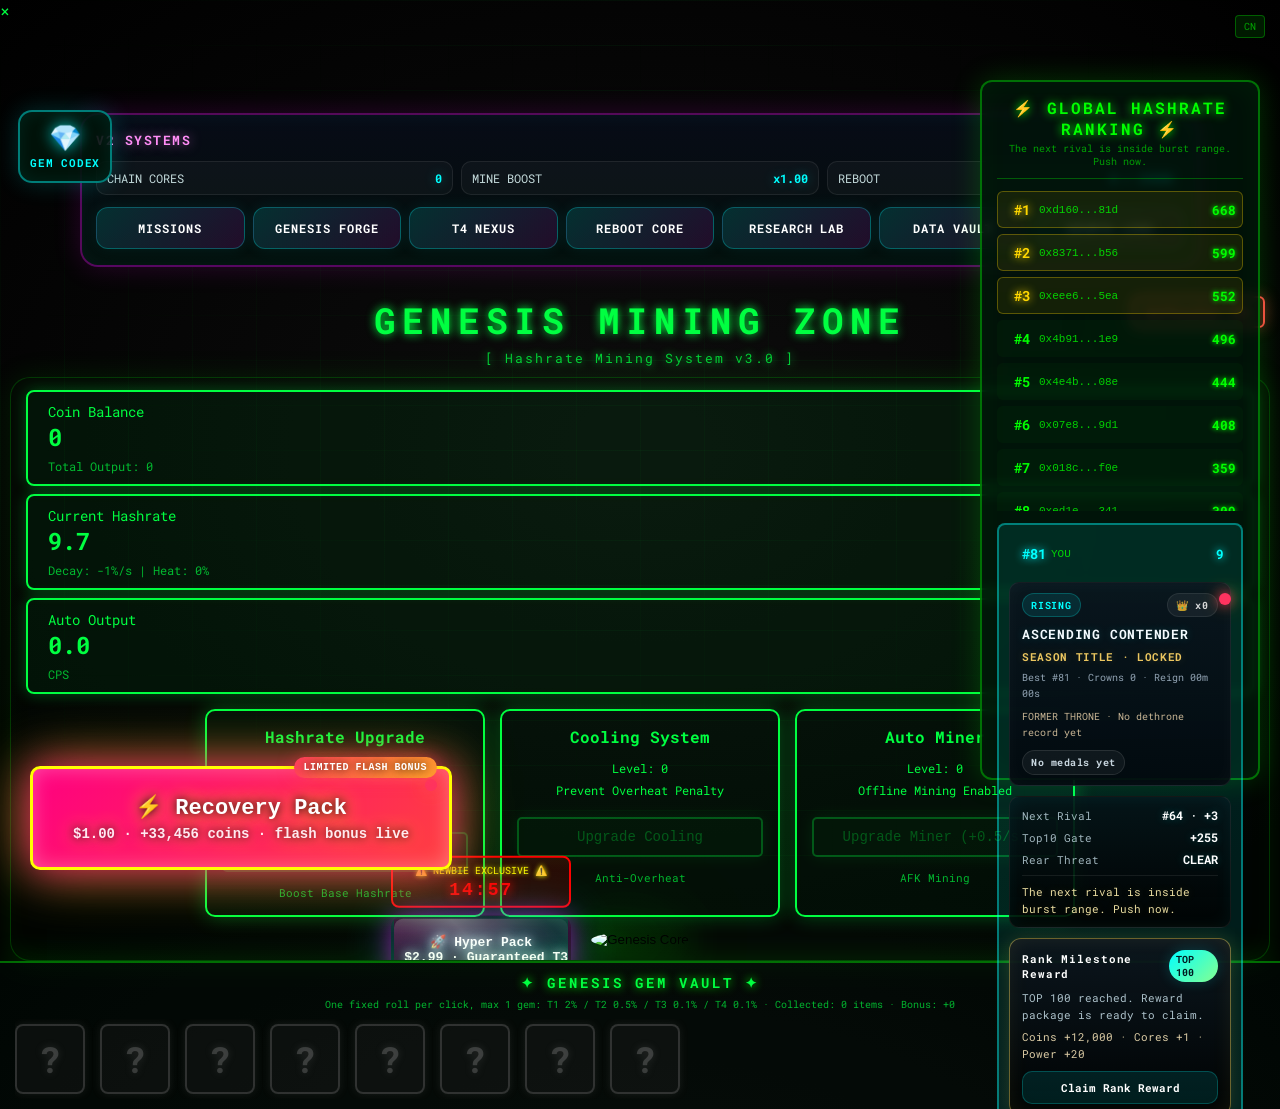
==== commit 76f3ac38: "Fix gem tip drop rate display" ====
--- a/index.html
+++ b/index.html
@@ -16255,6 +16255,18 @@
                 return gem.basisPoints / GEM_DROP_SCALE;
             }
 
+            if (typeof gem.tier === 'number') {
+                const baseTierGem = GEM_TIERS.find((item) => item.tier === gem.tier);
+                if (baseTierGem) {
+                    if (typeof baseTierGem.basisPoints === 'number') {
+                        return baseTierGem.basisPoints / GEM_DROP_SCALE;
+                    }
+                    if (typeof baseTierGem.chance === 'number') {
+                        return baseTierGem.chance;
+                    }
+                }
+            }
+
             return typeof gem.chance === 'number' ? gem.chance : 0;
         }
 
@@ -17083,6 +17095,8 @@
             const gemRecord = {
                 id: Date.now() + Math.random(),
                 tier: gem.tier,
+                chance: gem.chance,
+                basisPoints: gem.basisPoints,
                 bonus: gem.bonus,
                 image: gem.image,
                 color: gem.color,
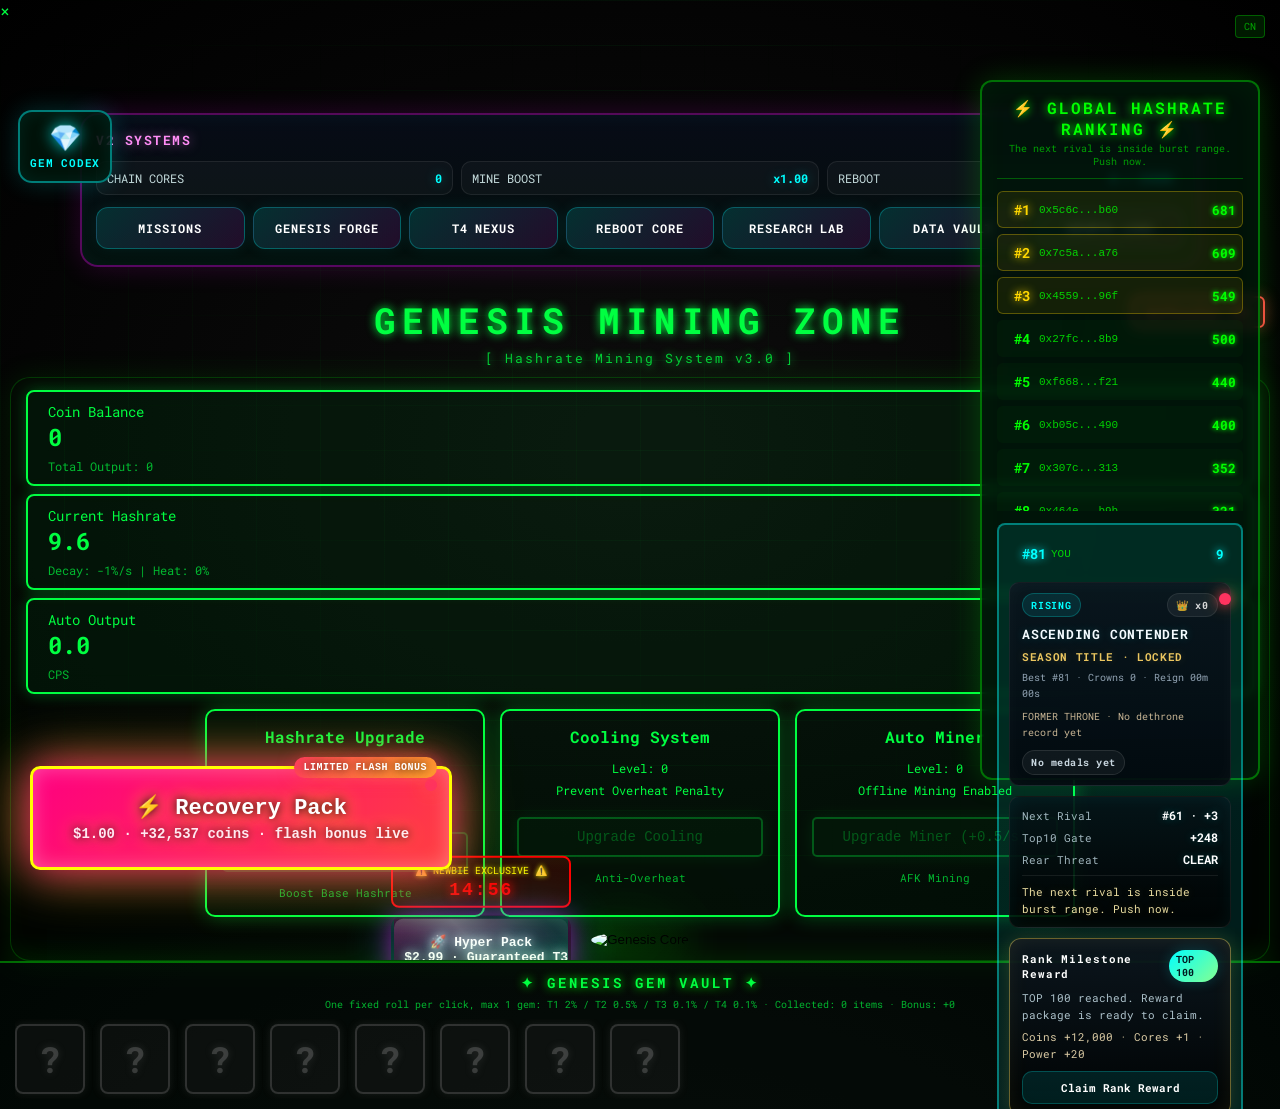
==== commit 2c7ab875: "chore: remove legacy payment code" ====
--- a/index.html
+++ b/index.html
@@ -6716,14 +6716,11 @@
         let selectedPaymentOfferId = 'starter';
         let paymentVerificationError = '';
         let paymentVerificationNotice = '';
-        let paymentWalletConfigError = '';
         let paymentOrderNonce = 0;
         let currentPaymentOrder = null;
         let verifiedPaymentTxIds = [];
         let paymentOrderRequestPromise = null;
         let paymentMinerId = '';
-        let paymentWalletHex = '';
-        let tronUsdtContractHex = '';
         const paymentButtonFeedbackTimers = new WeakMap();
         const PAYMENT_TAP_DEDUP_MS = 320;
         
@@ -7649,86 +7646,6 @@
             return currentLang === 'en' ? `${value} min` : `${value}分钟`;
         }
 
-        function getPaymentText(key) {
-            const isEn = currentLang === 'en';
-            const copy = {
-                copyAddress: isEn ? 'Copy Address' : '复制收款地址',
-                copyAmount: isEn ? 'Copy Exact Amount' : '复制精确金额',
-                verifyTxid: isEn ? 'Verify TXID' : '校验 TXID',
-                orderLabel: isEn ? 'Order ID' : '订单编号',
-                exactAmountLabel: isEn ? 'Exact Amount' : '精确金额',
-                expiryLabel: isEn ? 'Expires In' : '剩余有效期',
-                txidLabel: isEn ? 'Paste OKX Wallet txid' : '粘贴 OKX 钱包 txid',
-                txidPlaceholder: isEn ? 'Paste the on-chain txid from OKX Wallet' : '请输入 OKX 钱包里的链上 txid',
-                txidHint: isEn
-                    ? 'Only TRC20-USDT transfers with the exact amount, correct recipient, and valid order time window will pass.'
-                    : '只接受本次订单窗口内、金额完全一致、收款地址正确的 TRC20-USDT 交易。',
-                statusIdle: isEn
-                    ? 'Copy the receiving address and exact amount, pay in OKX Wallet, then paste the txid for chain verification.'
-                    : '请先复制收款地址与精确金额，在 OKX 钱包完成 TRC20-USDT 支付后，再粘贴 txid 进行查链校验。',
-                statusCopied: isEn
-                    ? 'Address/amount copied. Complete the payment in OKX Wallet, then paste the txid.'
-                    : '地址或金额已复制，请在 OKX 钱包完成支付后粘贴 txid。',
-                statusVerifying: isEn
-                    ? 'Querying the TRON network... please wait for the on-chain receipt.'
-                    : '正在查询 TRON 链上交易，请等待回执确认...',
-                statusVerified: isEn
-                    ? 'Chain verification passed. Rewards are being settled.'
-                    : '链上校验通过，奖励正在结算中。',
-                invalidTxid: isEn
-                    ? 'Enter a valid 64-character txid.'
-                    : '请输入有效的 64 位 txid。',
-                orderExpired: isEn
-                    ? 'This order expired. Close and reopen the payment window to generate a new exact amount.'
-                    : '本次订单已过期，请关闭并重新打开支付弹窗以生成新的精确金额。',
-                walletInvalid: isEn
-                    ? 'The configured receiving address is not a valid TRON address. Replace WALLET_ADDR first.'
-                    : '当前配置的收款地址不是有效的 TRON 地址，请先替换 `WALLET_ADDR`。',
-                duplicateTxid: isEn
-                    ? 'This txid already claimed rewards on this device.'
-                    : '这个 txid 已在当前设备领取过奖励。',
-                txNotFound: isEn
-                    ? 'No confirmed transaction found for this txid yet.'
-                    : '暂未查到这笔已确认的交易，请稍后再试。',
-                txFailed: isEn
-                    ? 'The transaction exists but was not executed successfully.'
-                    : '链上存在该交易，但执行结果不是成功状态。',
-                txWrongContract: isEn
-                    ? 'The txid is not a TRC20-USDT transfer.'
-                    : '这笔 txid 不是 TRC20-USDT 转账。',
-                txWrongRecipient: isEn
-                    ? 'Recipient address does not match the current receiving address.'
-                    : '收款地址与当前订单地址不一致。',
-                txWrongAmount: isEn
-                    ? 'Transferred amount does not match the exact amount of this order.'
-                    : '转账金额与本次订单的精确金额不一致。',
-                txWrongWindow: isEn
-                    ? 'The transaction time is outside the valid window of this order.'
-                    : '交易时间不在本次订单的有效时间窗口内。',
-                txWrongMethod: isEn
-                    ? 'Unsupported contract method. Only direct USDT transfer txids are accepted.'
-                    : '不支持的合约调用方式，仅接受直接 USDT 转账交易。',
-                txNetworkError: isEn
-                    ? 'TRON query failed. Check your network and try again.'
-                    : 'TRON 查询失败，请检查网络后重试。',
-                txQueryLog: isEn ? 'Querying TRON Solidity node...' : '正在查询 TRON Solidity 节点...',
-                txReceiptLog: isEn ? 'Confirmed receipt located.' : '已定位到确认后的交易回执。',
-                txContractLog: isEn ? 'USDT contract verified.' : 'USDT 合约校验通过。',
-                txRecipientLog: isEn ? 'Recipient address matched.' : '收款地址校验通过。',
-                txAmountLog: isEn ? 'Exact payment amount matched.' : '精确金额校验通过。',
-                txWindowLog: isEn ? 'Order time window matched.' : '订单时间窗口校验通过。',
-                txRewardLog: isEn ? 'Reward route unlocked by txid.' : 'txid 校验完成，奖励路线已解锁。',
-                amountCopiedLog: isEn ? 'Exact USDT amount copied.' : '精确 USDT 金额已复制。',
-                addressCopiedLog: isEn ? 'Receiving address copied.' : '收款地址已复制。'
-            };
-            return copy[key] || key;
-        }
-
-        function formatPaymentUsdt(amount) {
-            const value = Number(amount) || 0;
-            return `${value.toFixed(3)} USDT`;
-        }
-
         function getPaymentOrderCountdown(order = currentPaymentOrder) {
             if (!order || !order.expiresAt) {
                 return '--:--';
@@ -7830,265 +7747,6 @@
                     paymentPromoTimer.textContent = formatClockSeconds(countdownSeconds);
                 }
             }
-        }
-
-        function base58DecodeToBytes(value) {
-            const input = String(value || '').trim();
-            if (!input) {
-                throw new Error('empty');
-            }
-
-            const bytes = [0];
-            for (const char of input) {
-                const index = BASE58_ALPHABET.indexOf(char);
-                if (index === -1) {
-                    throw new Error('invalid-char');
-                }
-
-                let carry = index;
-                for (let byteIndex = 0; byteIndex < bytes.length; byteIndex += 1) {
-                    carry += bytes[byteIndex] * 58;
-                    bytes[byteIndex] = carry & 0xff;
-                    carry >>= 8;
-                }
-
-                while (carry > 0) {
-                    bytes.push(carry & 0xff);
-                    carry >>= 8;
-                }
-            }
-
-            for (let prefixIndex = 0; prefixIndex < input.length && input[prefixIndex] === '1'; prefixIndex += 1) {
-                bytes.push(0);
-            }
-
-            return new Uint8Array(bytes.reverse());
-        }
-
-        async function sha256Bytes(bytes) {
-            const safeBytes = bytes instanceof Uint8Array ? bytes : new Uint8Array(bytes);
-            const hashBuffer = await crypto.subtle.digest(
-                'SHA-256',
-                safeBytes.buffer.slice(safeBytes.byteOffset, safeBytes.byteOffset + safeBytes.byteLength)
-            );
-            return new Uint8Array(hashBuffer);
-        }
-
-        async function tronBase58ToHex(address) {
-            const decoded = base58DecodeToBytes(address);
-            if (decoded.length !== 25) {
-                throw new Error(getPaymentText('walletInvalid'));
-            }
-
-            const payload = decoded.slice(0, 21);
-            const checksum = decoded.slice(21);
-            const firstHash = await sha256Bytes(payload);
-            const secondHash = await sha256Bytes(firstHash);
-            const expectedChecksum = secondHash.slice(0, 4);
-
-            for (let index = 0; index < 4; index += 1) {
-                if (checksum[index] !== expectedChecksum[index]) {
-                    throw new Error(getPaymentText('walletInvalid'));
-                }
-            }
-
-            if (payload[0] !== 0x41) {
-                throw new Error(getPaymentText('walletInvalid'));
-            }
-
-            return Array.from(payload)
-                .map((byte) => byte.toString(16).padStart(2, '0'))
-                .join('')
-                .toUpperCase();
-        }
-
-        async function ensurePaymentChainConfig() {
-            if (!paymentWalletHex) {
-                paymentWalletHex = await tronBase58ToHex(WALLET_ADDR);
-            }
-
-            if (!tronUsdtContractHex) {
-                tronUsdtContractHex = await tronBase58ToHex(TRON_USDT_CONTRACT_BASE58);
-            }
-
-            paymentWalletConfigError = '';
-            return {
-                paymentWalletHex,
-                tronUsdtContractHex
-            };
-        }
-
-        function isPaymentOrderExpired(order = currentPaymentOrder) {
-            return !order || Number(order.expiresAt) <= Date.now();
-        }
-
-        function preparePaymentOrderForSelectedOffer(force = false) {
-            const offer = getSelectedPaymentOffer();
-            const now = Date.now();
-
-            if (
-                !force &&
-                currentPaymentOrder &&
-                currentPaymentOrder.offerId === offer.id &&
-                currentPaymentOrder.expiresAt > now
-            ) {
-                return currentPaymentOrder;
-            }
-
-            paymentOrderNonce += 1;
-            const offsetMillis = ((Math.floor(now / 1000) + paymentOrderNonce) % 19) + 1;
-            const exactAmount = Number((offer.price + (offsetMillis / 1000)).toFixed(3));
-
-            currentPaymentOrder = {
-                id: `GMZ-${offer.id.toUpperCase()}-${String(now).slice(-8)}-${String(offsetMillis).padStart(2, '0')}`,
-                offerId: offer.id,
-                createdAt: now,
-                expiresAt: now + PAYMENT_ORDER_WINDOW_MS,
-                facePrice: offer.price,
-                exactAmount,
-                exactAmountUnits: Math.round(exactAmount * PAYMENT_TX_AMOUNT_SCALE)
-            };
-
-            paymentVerificationError = '';
-            paymentVerificationState = 'idle';
-            if (paymentTxidInput) {
-                paymentTxidInput.value = '';
-            }
-
-            return currentPaymentOrder;
-        }
-
-        function renderPaymentOrderUI() {
-            const offer = getSelectedPaymentOffer();
-            const order = currentPaymentOrder && currentPaymentOrder.offerId === offer.id
-                ? currentPaymentOrder
-                : null;
-            const amountText = order
-                ? formatPaymentUsdt(order.exactAmount)
-                : formatPaymentUsdt(offer.price);
-
-            if (paymentOrderLabel) {
-                paymentOrderLabel.textContent = getPaymentText('orderLabel');
-            }
-            if (paymentOrderId) {
-                paymentOrderId.textContent = order ? order.id : '--';
-            }
-            if (paymentOrderAmountLabel) {
-                paymentOrderAmountLabel.textContent = getPaymentText('exactAmountLabel');
-            }
-            if (paymentExactAmount) {
-                paymentExactAmount.textContent = amountText;
-            }
-            if (paymentOrderExpiryLabel) {
-                paymentOrderExpiryLabel.textContent = getPaymentText('expiryLabel');
-            }
-            if (paymentOrderExpiry) {
-                paymentOrderExpiry.textContent = order ? getPaymentOrderCountdown(order) : '--:--';
-            }
-            if (copyPaymentAmountBtn) {
-                copyPaymentAmountBtn.textContent = getPaymentText('copyAmount');
-                copyPaymentAmountBtn.dataset.baseLabel = copyPaymentAmountBtn.textContent;
-            }
-            if (paymentTxidLabel) {
-                paymentTxidLabel.textContent = getPaymentText('txidLabel');
-            }
-            if (paymentTxidInput) {
-                paymentTxidInput.placeholder = getPaymentText('txidPlaceholder');
-            }
-            if (paymentTxidHint) {
-                paymentTxidHint.textContent = getPaymentText('txidHint');
-            }
-            if (paymentAmount) {
-                paymentAmount.textContent = amountText;
-            }
-            if (paymentDetails) {
-                paymentDetails.textContent = currentLang === 'en'
-                    ? `OKX Wallet · TRC20-USDT · ${order ? order.id : 'awaiting order generation'}`
-                    : `OKX 钱包 · TRC20-USDT · ${order ? order.id : '等待生成订单'}`;
-            }
-            if (copyPaymentBtn) {
-                copyPaymentBtn.dataset.baseLabel = copyPaymentBtn.textContent;
-            }
-        }
-
-        async function fetchTronTransaction(path, txid) {
-            const response = await fetch(`${TRON_GRID_API_BASE}${path}`, {
-                method: 'POST',
-                headers: {
-                    'Content-Type': 'application/json'
-                },
-                body: JSON.stringify({ value: txid })
-            });
-
-            if (!response.ok) {
-                throw new Error(getPaymentText('txNetworkError'));
-            }
-
-            return response.json();
-        }
-
-        async function verifyPaymentTxidOnChain(txid, order) {
-            const { paymentWalletHex: expectedWalletHex, tronUsdtContractHex: expectedContractHex } = await ensurePaymentChainConfig();
-            appendPaymentLogLine(getPaymentText('txQueryLog'), 'accent');
-
-            const [transaction, transactionInfo] = await Promise.all([
-                fetchTronTransaction('/walletsolidity/gettransactionbyid', txid),
-                fetchTronTransaction('/walletsolidity/gettransactioninfobyid', txid)
-            ]);
-
-            const hasTransaction = transaction && Object.keys(transaction).length > 0;
-            const hasTransactionInfo = transactionInfo && Object.keys(transactionInfo).length > 0;
-            if (!hasTransaction || !hasTransactionInfo) {
-                throw new Error(getPaymentText('txNotFound'));
-            }
-
-            appendPaymentLogLine(getPaymentText('txReceiptLog'), 'success');
-            const receiptResult = transactionInfo?.receipt?.result || transaction?.ret?.[0]?.contractRet || '';
-            if (receiptResult !== 'SUCCESS') {
-                throw new Error(getPaymentText('txFailed'));
-            }
-
-            const triggerValue = transaction?.raw_data?.contract?.[0]?.parameter?.value;
-            const methodData = normalizeHex(triggerValue?.data);
-            const contractHex = normalizeHex(triggerValue?.contract_address);
-            if (!triggerValue || methodData.length < 136 || !methodData.startsWith(TRON_TRANSFER_METHOD_ID)) {
-                throw new Error(getPaymentText('txWrongMethod'));
-            }
-
-            if (contractHex !== normalizeHex(expectedContractHex)) {
-                throw new Error(getPaymentText('txWrongContract'));
-            }
-
-            appendPaymentLogLine(getPaymentText('txContractLog'), 'success');
-            const recipientHex = `41${methodData.slice(8, 72).slice(-40)}`.toUpperCase();
-            if (normalizeHex(recipientHex) !== normalizeHex(expectedWalletHex)) {
-                throw new Error(getPaymentText('txWrongRecipient'));
-            }
-
-            appendPaymentLogLine(getPaymentText('txRecipientLog'), 'success');
-            const amountHex = methodData.slice(72, 136);
-            const amountUnits = Number(BigInt(`0x${amountHex}`));
-            if (amountUnits !== order.exactAmountUnits) {
-                throw new Error(getPaymentText('txWrongAmount'));
-            }
-
-            appendPaymentLogLine(getPaymentText('txAmountLog'), 'success');
-            const transactionTimestamp = Number(transactionInfo.blockTimeStamp || transaction?.raw_data?.timestamp || 0);
-            if (
-                !transactionTimestamp ||
-                transactionTimestamp < order.createdAt ||
-                transactionTimestamp > (order.expiresAt + PAYMENT_ORDER_GRACE_MS)
-            ) {
-                throw new Error(getPaymentText('txWrongWindow'));
-            }
-
-            appendPaymentLogLine(getPaymentText('txWindowLog'), 'success');
-            return {
-                txid,
-                amountUnits,
-                exactAmount: order.exactAmount,
-                transactionTimestamp
-            };
         }
 
         function getPaidMiningBoostMultiplier() {
@@ -8909,21 +8567,6 @@
             refreshPaymentEntryButtons();
             refreshPaymentPromoUI();
             renderPaymentOrderUI();
-        }
-
-        function selectPaymentOffer(offerId) {
-            const offer = PAYMENT_OFFERS.find((item) => item.id === offerId);
-            if (!offer || (offer.crownExclusive && !hasLeaderboardCrownAccess())) {
-                return;
-            }
-
-            const changed = selectedPaymentOfferId !== offerId;
-            selectedPaymentOfferId = offerId;
-            if (changed && paymentModal && paymentModal.classList.contains('show')) {
-                preparePaymentOrderForSelectedOffer(true);
-                resetPaymentVerificationState(true);
-            }
-            refreshPaymentOfferUI();
         }
 
         function getPrestigeThreshold() {
@@ -11808,218 +11451,6 @@
             paymentLog.scrollTop = paymentLog.scrollHeight;
         }
 
-        function renderPaymentLogState(state) {
-            const paymentLog = document.getElementById('paymentLog');
-            if (!paymentLog) {
-                return;
-            }
-
-            paymentLog.innerHTML = '';
-            if (state === 'copied') {
-                appendPaymentLogLine(getPaymentText('statusCopied'), 'accent');
-                return;
-            }
-
-            appendPaymentLogLine(getPaymentText('statusIdle'), 'system');
-        }
-
-        function startPaymentVerificationLogs() {
-            const entries = currentLang === 'en'
-                ? [
-                    'Preparing TRON receipt query...',
-                    'Comparing txid against the exact amount order...',
-                    'Checking USDT contract route and recipient...',
-                    'Waiting for solidity node settlement data...',
-                    'Finalizing reward unlock if all checks pass...'
-                ]
-                : [
-                    '准备读取 TRON 链上回执...',
-                    '正在比对 txid 与本次精确金额订单...',
-                    '校验 USDT 合约路由与收款地址...',
-                    '等待 solidity 节点返回结算数据...',
-                    '若全部通过，将释放奖励通道...'
-                ];
-            const paymentLog = document.getElementById('paymentLog');
-            if (!paymentLog) {
-                return;
-            }
-
-            stopPaymentVerificationLogs();
-            paymentLogIndex = 0;
-            paymentLog.innerHTML = '';
-            appendPaymentLogLine(getPaymentText('statusVerifying'), 'system');
-
-            const pushNextLog = () => {
-                if (!entries.length) {
-                    return;
-                }
-
-                const entry = entries[paymentLogIndex % entries.length];
-                const logType = paymentLogIndex >= entries.length - 2
-                    ? 'success'
-                    : (paymentLogIndex % 3 === 1 ? 'accent' : 'normal');
-                appendPaymentLogLine(entry, logType);
-                paymentLogIndex += 1;
-            };
-
-            pushNextLog();
-            paymentLogTimer = setInterval(pushNextLog, 320);
-        }
-
-        function refreshPaymentVerificationState() {
-            const paymentStatus = document.getElementById('paymentStatus');
-            const paymentLoadingBar = document.getElementById('paymentLoadingBar');
-            const paymentCopyBtn = document.getElementById('copyPaymentBtn');
-            const paymentConfirmBtn = document.getElementById('paymentConfirmBtn');
-            const txidValue = getNormalizedPaymentTxid();
-            const txidValid = PAYMENT_TXID_REGEX.test(txidValue);
-            const orderExpired = isPaymentOrderExpired(currentPaymentOrder);
-
-            if (!paymentStatus || !paymentLoadingBar || !paymentCopyBtn || !paymentConfirmBtn) {
-                return;
-            }
-
-            paymentStatus.classList.remove('error', 'success');
-
-            if (paymentWalletConfigError) {
-                paymentStatus.textContent = paymentWalletConfigError;
-                paymentStatus.classList.add('error');
-                paymentLoadingBar.style.display = 'none';
-                paymentCopyBtn.disabled = false;
-                if (copyPaymentAmountBtn) {
-                    copyPaymentAmountBtn.disabled = false;
-                }
-                paymentConfirmBtn.disabled = true;
-                stopPaymentVerificationLogs();
-                return;
-            }
-
-            if (paymentVerificationState === 'verifying') {
-                paymentStatus.textContent = getPaymentText('statusVerifying');
-                paymentLoadingBar.style.display = 'block';
-                paymentCopyBtn.disabled = true;
-                if (copyPaymentAmountBtn) {
-                    copyPaymentAmountBtn.disabled = true;
-                }
-                paymentConfirmBtn.disabled = true;
-                startPaymentVerificationLogs();
-                return;
-            }
-
-            if (paymentVerificationState === 'verified') {
-                paymentStatus.textContent = getPaymentText('statusVerified');
-                paymentStatus.classList.add('success');
-                paymentLoadingBar.style.display = 'none';
-                paymentCopyBtn.disabled = false;
-                if (copyPaymentAmountBtn) {
-                    copyPaymentAmountBtn.disabled = false;
-                }
-                paymentConfirmBtn.disabled = true;
-                stopPaymentVerificationLogs();
-                return;
-            }
-
-            if (orderExpired) {
-                paymentStatus.textContent = getPaymentText('orderExpired');
-                paymentStatus.classList.add('error');
-                paymentLoadingBar.style.display = 'none';
-                paymentCopyBtn.disabled = false;
-                if (copyPaymentAmountBtn) {
-                    copyPaymentAmountBtn.disabled = false;
-                }
-                paymentConfirmBtn.disabled = true;
-                stopPaymentVerificationLogs();
-                return;
-            }
-
-            if (paymentVerificationError) {
-                paymentStatus.textContent = paymentVerificationError;
-                paymentStatus.classList.add('error');
-                paymentLoadingBar.style.display = 'none';
-                paymentCopyBtn.disabled = false;
-                if (copyPaymentAmountBtn) {
-                    copyPaymentAmountBtn.disabled = false;
-                }
-                paymentConfirmBtn.disabled = !txidValid;
-                stopPaymentVerificationLogs();
-                return;
-            }
-
-            if (txidValue && !txidValid) {
-                paymentStatus.textContent = getPaymentText('invalidTxid');
-                paymentStatus.classList.add('error');
-                paymentLoadingBar.style.display = 'none';
-                paymentCopyBtn.disabled = false;
-                if (copyPaymentAmountBtn) {
-                    copyPaymentAmountBtn.disabled = false;
-                }
-                paymentConfirmBtn.disabled = true;
-                stopPaymentVerificationLogs();
-                return;
-            }
-
-            paymentStatus.textContent = paymentVerificationState === 'copied'
-                ? getPaymentText('statusCopied')
-                : getPaymentText('statusIdle');
-            paymentLoadingBar.style.display = 'none';
-            paymentCopyBtn.disabled = false;
-            if (copyPaymentAmountBtn) {
-                copyPaymentAmountBtn.disabled = false;
-            }
-            paymentConfirmBtn.disabled = !txidValid || !currentPaymentOrder;
-            stopPaymentVerificationLogs();
-            renderPaymentLogState(paymentVerificationState === 'copied' || txidValid ? 'copied' : 'idle');
-        }
-
-        function resetPaymentVerificationState(clearInput = false) {
-            if (paymentVerificationTimer) {
-                clearTimeout(paymentVerificationTimer);
-                paymentVerificationTimer = null;
-            }
-
-            paymentVerificationState = 'idle';
-            paymentVerificationError = '';
-            if (clearInput && paymentTxidInput) {
-                paymentTxidInput.value = '';
-            }
-            refreshPaymentVerificationState();
-        }
-
-        async function handlePayment(offerId = null) {
-            const modal = document.getElementById('paymentModal');
-            const paymentWallet = document.getElementById('paymentWallet');
-            if (!modal) return;
-            if (offerId) {
-                selectPaymentOffer(offerId);
-            } else {
-                refreshPaymentOfferUI();
-            }
-            preparePaymentOrderForSelectedOffer(
-                !currentPaymentOrder ||
-                currentPaymentOrder.offerId !== selectedPaymentOfferId ||
-                isPaymentOrderExpired(currentPaymentOrder)
-            );
-            if (paymentWallet) {
-                paymentWallet.textContent = WALLET_ADDR;
-            }
-            renderPaymentOrderUI();
-            resetPaymentVerificationState(true);
-            document.body.appendChild(modal);
-            modal.style.zIndex = '10060';
-            modal.style.display = 'flex';
-            modal.classList.add('show');
-
-            try {
-                await ensurePaymentChainConfig();
-                paymentWalletConfigError = '';
-            } catch (error) {
-                paymentWalletConfigError = error?.message || getPaymentText('walletInvalid');
-                appendPaymentLogLine(paymentWalletConfigError, 'error');
-            }
-
-            refreshPaymentVerificationState();
-        }
-
         function closeModal() {
             const modal = document.getElementById('paymentModal');
             if (!modal) return;
@@ -12168,37 +11599,6 @@
                 flashPaymentActionButton(
                     copyPaymentBtn,
                     currentLang === 'en' ? 'Address Copied' : '地址已复制'
-                );
-            }
-            refreshPaymentVerificationState();
-        }
-
-        async function copyPaymentAmount() {
-            const order = currentPaymentOrder && !isPaymentOrderExpired(currentPaymentOrder)
-                ? currentPaymentOrder
-                : preparePaymentOrderForSelectedOffer(true);
-            if (!order) {
-                return;
-            }
-
-            const text = formatPaymentUsdt(order.exactAmount);
-            renderPaymentOrderUI();
-            const copied = await copyTextToClipboard(text);
-
-            paymentVerificationState = 'copied';
-            paymentVerificationError = '';
-            appendPaymentLogLine(
-                copied
-                    ? getPaymentText('amountCopiedLog')
-                    : (currentLang === 'en'
-                        ? 'Exact amount dialog opened for manual copy.'
-                        : '精确金额自动复制不可用，已弹出手动复制窗口。'),
-                copied ? 'accent' : 'system'
-            );
-            if (copied) {
-                flashPaymentActionButton(
-                    copyPaymentAmountBtn,
-                    currentLang === 'en' ? 'Amount Copied' : '金额已复制'
                 );
             }
             refreshPaymentVerificationState();
@@ -12463,49 +11863,6 @@
             saveGameData(false);
         }
 
-        async function handlePaymentConfirm() {
-            if (paymentVerificationState === 'verifying') {
-                return;
-            }
-
-            const txid = getNormalizedPaymentTxid();
-            if (!PAYMENT_TXID_REGEX.test(txid)) {
-                paymentVerificationError = getPaymentText('invalidTxid');
-                refreshPaymentVerificationState();
-                return;
-            }
-
-            if (verifiedPaymentTxIds.includes(txid)) {
-                paymentVerificationError = getPaymentText('duplicateTxid');
-                refreshPaymentVerificationState();
-                return;
-            }
-
-            if (!currentPaymentOrder || isPaymentOrderExpired(currentPaymentOrder)) {
-                paymentVerificationError = getPaymentText('orderExpired');
-                refreshPaymentVerificationState();
-                return;
-            }
-
-            paymentVerificationState = 'verifying';
-            paymentVerificationError = '';
-            refreshPaymentVerificationState();
-
-            try {
-                const verificationResult = await verifyPaymentTxidOnChain(txid, currentPaymentOrder);
-                verifiedPaymentTxIds = [txid, ...verifiedPaymentTxIds.filter((item) => item !== txid)].slice(0, 100);
-                paymentVerificationState = 'verified';
-                appendPaymentLogLine(getPaymentText('txRewardLog'), 'success');
-                refreshPaymentVerificationState();
-                grantPaymentRewards(verificationResult);
-            } catch (error) {
-                paymentVerificationState = 'idle';
-                paymentVerificationError = error?.message || getPaymentText('txNetworkError');
-                appendPaymentLogLine(paymentVerificationError, 'error');
-                refreshPaymentVerificationState();
-            }
-        }
-
         function getPaymentText(key) {
             const isEn = currentLang === 'en';
             const copy = {
@@ -12888,19 +12245,6 @@
 
             paymentStatus.classList.remove('error', 'success');
 
-            if (paymentWalletConfigError) {
-                paymentStatus.textContent = paymentWalletConfigError;
-                paymentStatus.classList.add('error');
-                paymentLoadingBar.style.display = 'none';
-                paymentCopyBtn.disabled = false;
-                if (copyPaymentAmountBtn) {
-                    copyPaymentAmountBtn.disabled = false;
-                }
-                paymentConfirmBtn.disabled = true;
-                stopPaymentVerificationLogs();
-                return;
-            }
-
             if (paymentVerificationState === 'creating') {
                 paymentStatus.textContent = getPaymentText('statusCreating');
                 paymentLoadingBar.style.display = 'block';
@@ -13019,7 +12363,6 @@
             paymentVerificationState = 'creating';
             paymentVerificationError = '';
             paymentVerificationNotice = '';
-            paymentWalletConfigError = '';
             if (clearInput && paymentTxidInput) {
                 paymentTxidInput.value = '';
             }
@@ -13799,16 +13142,11 @@
         const PAYMENT_TIER4_PITY_THRESHOLD = 3;
         const PAYMENT_ORDER_DISPLAY_DECIMALS = 4;
         const MINING_TIER4_PITY_BASE_THRESHOLD = 1200;
-        const TRON_GRID_API_BASE = 'https://api.trongrid.io';
-        const TRON_USDT_CONTRACT_BASE58 = 'TR7NHqjeKQxGTCi8q8ZY4pL8otSzgjLj6t';
         const PAYMENT_ORDER_WINDOW_MS = 20 * 60 * 1000;
-        const PAYMENT_ORDER_GRACE_MS = 5 * 60 * 1000;
         const PAYMENT_TX_AMOUNT_SCALE = 1000000;
         const PAYMENT_TXID_REGEX = /^[0-9a-f]{64}$/i;
-        const TRON_TRANSFER_METHOD_ID = 'a9059cbb';
         const PAYMENT_API_BASE = '/api';
         const PAYMENT_MINER_ID_STORAGE_KEY = 'gmz_payment_miner_id';
-        const BASE58_ALPHABET = '123456789ABCDEFGHJKLMNPQRSTUVWXYZabcdefghijkmnopqrstuvwxyz';
         const T4_STARDUST_PER_GEM = 100;
         const T4_AWAKEN_CORES_COST = 30;
         const T4_AWAKEN_COINS_COST = 180000;
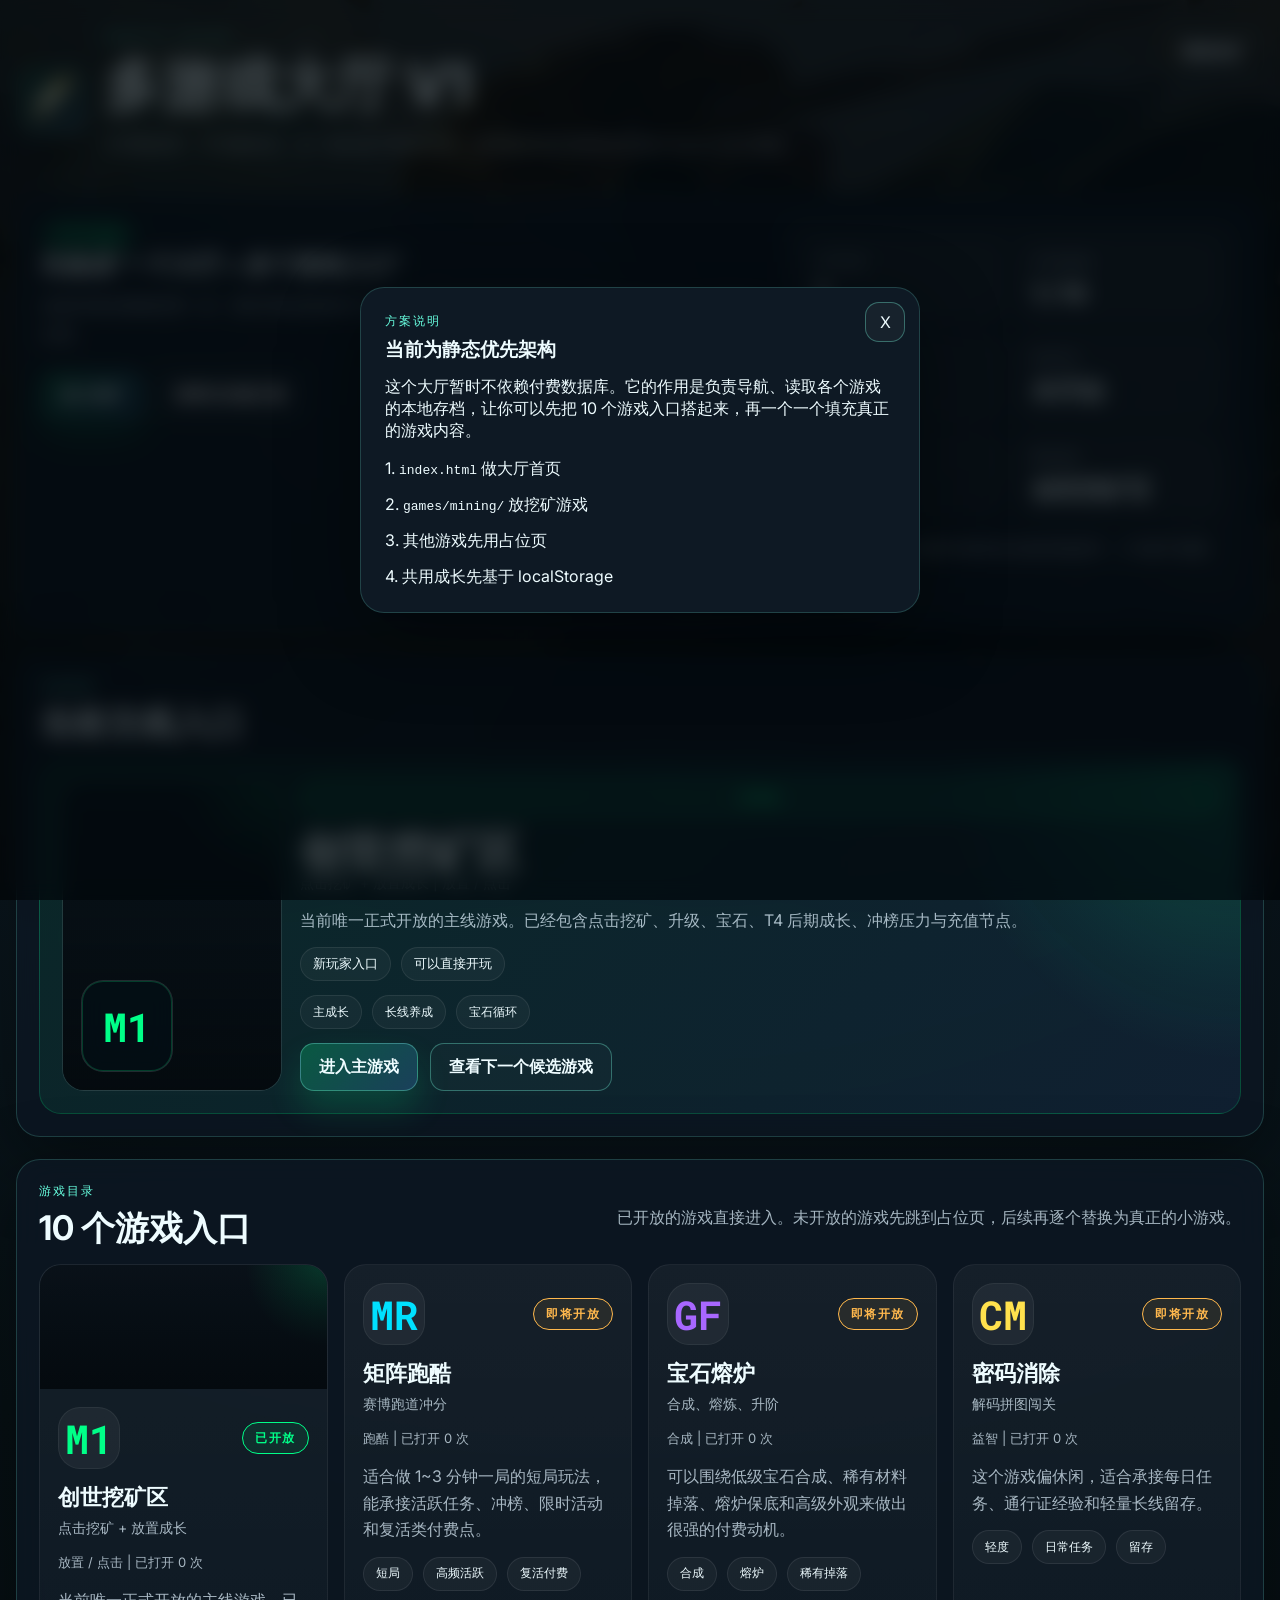
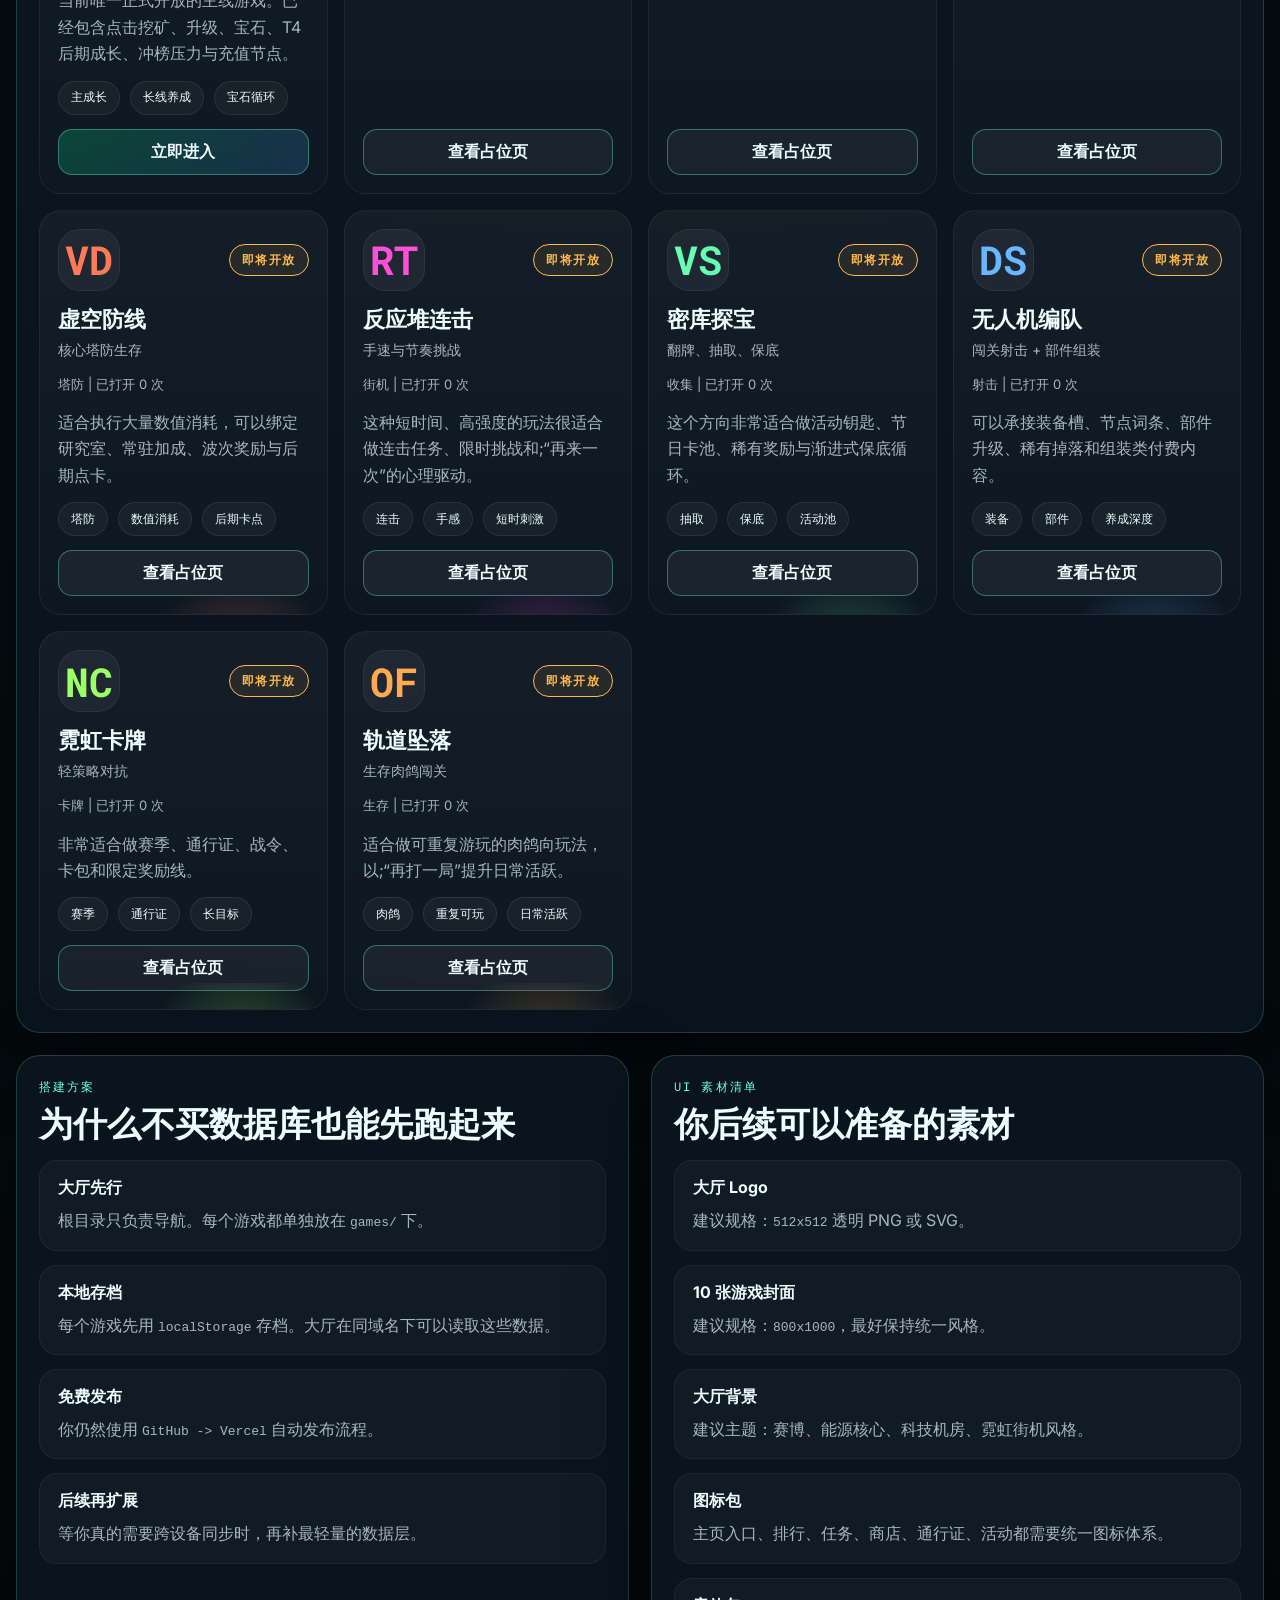
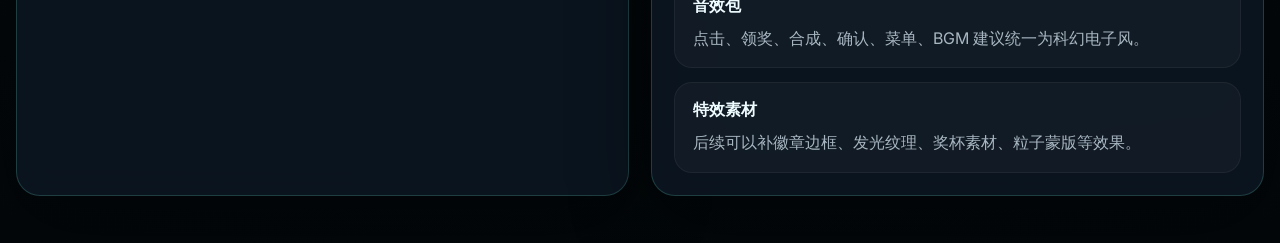
==== commit 0ac1c1b3: "Add files via upload" ====
--- a/index.html
+++ b/index.html
@@ -1,17590 +1,184 @@
 <!DOCTYPE html>
-<html lang="en">
+<html lang="zh-CN">
 <head>
     <meta charset="UTF-8">
-    <meta name="viewport" content="width=device-width, initial-scale=1.0, maximum-scale=1.0, user-scalable=no">
-    <title>Genesis Mining Zone - Hashrate Mining System</title>
-
-    <!-- 
-    ================================================================
-    Genesis Mining Zone - Complete MVP
-    ================================================================
-    
-    📦 File Structure:
-    - Single HTML file with all resources (CSS + JavaScript)
-    - All images use absolute network paths (PostImage CDN)
-    - Canvas particle system fully encapsulated
-    - Dynamic leaderboard simulation fully implemented
-    
-    🎮 Core Features:
-    1. Click Mining System (Hashrate Tower Button)
-    2. Three Upgrade Systems (Hashrate/Cooling/Auto-Miner)
-    3. 4 Rare Fragments Unlock (1000/2000/3000/4000 coins)
-    4. Canvas Hash-Burst Particle Effects
-    5. Global Real-time Hashrate Leaderboard (Top 10 dynamic updates)
-    6. 15-minute Countdown (Newbie Exclusive)
-    
-    💰 Payment Integration Points:
-    - Integration Point #1: Instant Full Recovery ($1.00)
-    - Integration Point #2: Hyper-Clock/100 Draws ($1.00)
-    - Integration Point #3: Claim Top 10 ($1.00)
-    
-    🚀 Deployment Instructions:
-    - Upload this HTML file directly to run
-    - No additional dependencies or backend services required
-    - Supports all modern browsers
-    - Recommended deployment: Vercel / Netlify / GitHub Pages
-    
-    📝 Next Steps:
-    - Integrate real payment API (Stripe/PayPal/Crypto)
-    - Add backend database for user data storage
-    - Implement real leaderboard system
-    - Add user registration/login system
-    
-    ================================================================
-    -->
-    
-    <style>
-        @import url('https://fonts.googleapis.com/css2?family=Roboto+Mono:wght@400;700&display=swap');
-        
-        * {
-            margin: 0;
-            padding: 0;
-            box-sizing: border-box;
-        }
-
-        body {
-            font-family: 'Roboto Mono', 'Courier New', monospace;
-            background: radial-gradient(ellipse at center, #0d0d0d 0%, #000000 100%);
-            color: #00ff41;
-            overflow: hidden;
-            height: 100vh;
-            width: 100vw;
-            display: flex;
-            flex-direction: column;
-            justify-content: space-between;
-            position: relative;
-        }
-
-        .container {
-            width: 100%;
-            height: 100vh;
-            display: flex;
-            flex-direction: column;
-            justify-content: space-between;
-            padding: 0;
-            position: relative;
-            z-index: 2;
-        }
-
-        .header {
-            text-align: center;
-            margin-bottom: 0;
-            padding: 15px 20px 10px 20px;
-            text-shadow: 0 0 10px #00ff41;
-            position: relative;
-            flex-shrink: 0;
-        }
-
-        .header h1 {
-            font-size: 36px;
-            letter-spacing: 6px;
-            margin-bottom: 5px;
-            animation: glow 2s ease-in-out infinite;
-        }
-
-        @keyframes glow {
-            0%, 100% { text-shadow: 0 0 10px #00ff41, 0 0 20px #00ff41; }
-            50% { text-shadow: 0 0 20px #00ff41, 0 0 30px #00ff41, 0 0 40px #00ff41; }
-        }
-
-        /* 中心区域：算力中心 */
-        .power-center-section {
-            flex: 1;
-            display: flex;
-            flex-direction: column;
-            align-items: center;
-            justify-content: center;
-            gap: 15px;
-            padding: 15px 20px;
-            background: rgba(0, 20, 10, 0.2);
-            border: 1px solid rgba(0, 255, 0, 0.2);
-            border-radius: 20px;
-            box-shadow: 0 0 30px rgba(0, 255, 0, 0.1),
-                        inset 0 0 30px rgba(0, 255, 0, 0.03);
-            margin: 0 20px;
-            overflow: hidden;
-            min-height: 0;
-        }
-
-        .stats {
-            display: flex;
-            justify-content: center;
-            gap: 15px;
-            flex-wrap: wrap;
-            font-size: 14px;
-            width: 100%;
-        }
-
-        .stat-item {
-            padding: 10px 20px;
-            border: 2px solid #00ff41;
-            border-radius: 8px;
-            background: rgba(0, 255, 65, 0.05);
-            box-shadow: 0 0 15px rgba(0, 255, 65, 0.3);
-            transition: all 0.3s;
-        }
-
-        .stat-item:hover {
-            box-shadow: 0 0 20px rgba(0, 255, 65, 0.5);
-            transform: translateY(-2px);
-        }
-
-        .stat-value {
-            font-size: 24px;
-            font-weight: bold;
-            color: #00ff41;
-        }
-
-        .main-content {
-            display: flex;
-            flex-direction: column;
-            gap: 20px;
-            align-items: center;
-            justify-content: center;
-            width: 100%;
-        }
-
-        .upgrade-container {
-            display: flex;
-            gap: 15px;
-            justify-content: center;
-            width: 100%;
-            flex-wrap: wrap;
-        }
-
-        .mine-section {
-            flex: 0 0 auto;
-            display: flex;
-            justify-content: center;
-            align-items: center;
-            position: relative;
-        }
-
-        #mineBtn {
-            background: none;
-            border: none;
-            outline: none;
-            cursor: pointer;
-            padding: 0;
-            position: relative;
-            transition: transform 0.15s ease-out;
-        }
-
-        #mineBtn img {
-            width: 220px;
-            height: 220px;
-            object-fit: cover;
-            border-radius: 50%;
-            filter: brightness(1.1) contrast(1.1) 
-                    drop-shadow(0 0 15px #00ff00) 
-                    drop-shadow(0 0 30px rgba(0, 255, 0, 0.6))
-                    drop-shadow(0 0 45px rgba(0, 255, 0, 0.3));
-            transition: all 0.15s ease-out;
-        }
-
-        #mineBtn:hover img {
-            filter: brightness(1.2) contrast(1.15) 
-                    drop-shadow(0 0 30px #00ff00) 
-                    drop-shadow(0 0 60px rgba(0, 255, 0, 0.8))
-                    drop-shadow(0 0 90px rgba(0, 255, 0, 0.4));
-            transform: scale(1.05);
-        }
-
-        #mineBtn:active img {
-            transform: scale(0.95);
-            filter: brightness(1.3) contrast(1.2) 
-                    drop-shadow(0 0 40px #00ff00) 
-                    drop-shadow(0 0 80px rgba(0, 255, 0, 1))
-                    drop-shadow(0 0 120px rgba(0, 255, 0, 0.6));
-        }
-
-        @keyframes explosion {
-            0% {
-                filter: brightness(1.1) contrast(1.1) 
-                        drop-shadow(0 0 20px #00ff00) 
-                        drop-shadow(0 0 40px rgba(0, 255, 0, 0.6));
-                transform: scale(1);
-            }
-            10% {
-                filter: brightness(2.5) contrast(1.5) 
-                        drop-shadow(0 0 80px #00ff00) 
-                        drop-shadow(0 0 160px rgba(0, 255, 0, 1))
-                        drop-shadow(0 0 240px rgba(0, 255, 0, 0.8));
-                transform: scale(1.15);
-            }
-            30% {
-                filter: brightness(2) contrast(1.4) 
-                        drop-shadow(0 0 100px #00ff00) 
-                        drop-shadow(0 0 200px rgba(0, 255, 0, 0.9));
-                transform: scale(1.1);
-            }
-            100% {
-                filter: brightness(1.1) contrast(1.1) 
-                        drop-shadow(0 0 20px #00ff00) 
-                        drop-shadow(0 0 40px rgba(0, 255, 0, 0.6));
-                transform: scale(1);
-            }
-        }
-
-        .explosion img {
-            animation: explosion 0.6s ease-out !important;
-        }
-
-        .explosion-particle {
-            position: absolute;
-            width: 8px;
-            height: 8px;
-            background: #00ff41;
-            border-radius: 50%;
-            pointer-events: none;
-            box-shadow: 0 0 10px #00ff41, 0 0 20px #00ff41;
-        }
-
-        @keyframes explode {
-            0% {
-                opacity: 1;
-                transform: translate(0, 0) scale(1);
-            }
-            100% {
-                opacity: 0;
-                transform: translate(var(--tx), var(--ty)) scale(0);
-            }
-        }
-
-        .upgrade-section {
-            flex: 1;
-            min-width: 200px;
-            max-width: 280px;
-            display: flex;
-            flex-direction: column;
-            gap: 10px;
-            padding: 15px;
-            border: 2px solid #00ff41;
-            border-radius: 10px;
-            background: rgba(0, 255, 65, 0.03);
-            box-shadow: 0 0 20px rgba(0, 255, 65, 0.3);
-        }
-
-        .upgrade-section h2 {
-            text-align: center;
-            margin-bottom: 3px;
-            font-size: 16px;
-        }
-
-        .upgrade-info {
-            text-align: center;
-            font-size: 12px;
-            margin-bottom: 6px;
-        }
-
-        #upgradeBtn {
-            width: 100%;
-            padding: 10px;
-            font-size: 14px;
-            font-family: 'Courier New', monospace;
-            background: rgba(0, 255, 65, 0.1);
-            color: #00ff41;
-            border: 2px solid #00ff41;
-            border-radius: 5px;
-            cursor: pointer;
-            transition: all 0.3s;
-            box-shadow: 0 0 15px rgba(0, 255, 65, 0.3);
-        }
-
-        #upgradeBtn:hover:not(:disabled) {
-            background: rgba(0, 255, 65, 0.2);
-            box-shadow: 0 0 25px rgba(0, 255, 65, 0.5);
-            transform: translateY(-2px);
-        }
-
-        #upgradeBtn:disabled {
-            opacity: 0.3;
-            cursor: not-allowed;
-        }
-
-        .particle {
-            position: fixed;
-            color: #00ff41;
-            font-size: 28px;
-            font-weight: bold;
-            pointer-events: none;
-            animation: float 1s ease-out forwards;
-            text-shadow: 0 0 15px #00ff41, 0 0 30px #00ff41;
-            z-index: 10000;
-        }
-
-        @keyframes float {
-            0% {
-                opacity: 1;
-                transform: translateY(0) scale(1);
-            }
-            50% {
-                opacity: 0.9;
-                transform: translateY(-50px) scale(1.3);
-            }
-            100% {
-                opacity: 0.2;
-                transform: translateY(-100px) scale(1.5);
-            }
-        }
-
-        .matrix-bg {
-            position: fixed;
-            top: 0;
-            left: 0;
-            width: 100%;
-            height: 100%;
-            pointer-events: none;
-            z-index: 0;
-            opacity: 0.14;
-        }
-
-        .grid-line {
-            position: absolute;
-            background: linear-gradient(90deg, transparent, rgba(0, 255, 65, 0.35), transparent);
-            box-shadow: 0 0 12px rgba(0, 255, 65, 0.12);
-        }
-
-        .grid-line.horizontal {
-            left: 0;
-            width: 100%;
-            height: 1px;
-        }
-
-        .grid-line.vertical {
-            top: 0;
-            width: 1px;
-            height: 100%;
-            background: linear-gradient(180deg, transparent, rgba(0, 255, 65, 0.28), transparent);
-        }
-
-        /* 粒子特效Canvas */
-        #particleCanvas {
-            position: fixed;
-            top: 0;
-            left: 0;
-            width: 100%;
-            height: 100%;
-            pointer-events: none;
-            z-index: 1;
-        }
-
-        /* 全网算力排行榜 */
-        .leaderboard {
-            position: fixed;
-            top: 80px;
-            right: 20px;
-            width: 280px;
-            max-height: calc(100vh - 200px);
-            background: rgba(0, 20, 10, 0.85);
-            border: 2px solid rgba(0, 255, 0, 0.4);
-            border-radius: 12px;
-            padding: 15px;
-            box-shadow: 0 0 30px rgba(0, 255, 0, 0.2),
-                        inset 0 0 30px rgba(0, 255, 0, 0.05);
-            z-index: 999;
-            backdrop-filter: blur(5px);
-        }
-
-        .leaderboard-header {
-            text-align: center;
-            margin-bottom: 12px;
-            padding-bottom: 10px;
-            border-bottom: 1px solid rgba(0, 255, 0, 0.3);
-        }
-
-        .leaderboard-title {
-            font-size: 16px;
-            font-weight: bold;
-            color: #00ff00;
-            text-shadow: 0 0 10px #00ff00;
-            letter-spacing: 2px;
-            animation: glow 2s ease-in-out infinite;
-        }
-
-        .leaderboard-subtitle {
-            font-size: 10px;
-            color: rgba(0, 255, 0, 0.6);
-            margin-top: 3px;
-        }
-
-        .leaderboard-crown-banner {
-            display: none;
-            margin-top: 10px;
-            padding: 9px 12px;
-            border-radius: 10px;
-            border: 1px solid rgba(255, 214, 102, 0.28);
-            background: linear-gradient(135deg, rgba(255, 214, 102, 0.1), rgba(255, 120, 0, 0.08));
-            color: #ffe8a8;
-            font-size: 11px;
-            font-weight: bold;
-            letter-spacing: 0.05em;
-            text-shadow: 0 0 12px rgba(255, 214, 102, 0.26);
-            box-shadow: inset 0 0 22px rgba(255, 214, 102, 0.06), 0 0 18px rgba(255, 214, 102, 0.08);
-        }
-
-        .leaderboard-crown-banner.active {
-            display: block;
-            animation: crownPulse 1.8s ease-in-out infinite;
-        }
-
-        @keyframes crownPulse {
-            0%, 100% {
-                box-shadow: inset 0 0 22px rgba(255, 214, 102, 0.08), 0 0 18px rgba(255, 214, 102, 0.12);
-            }
-            50% {
-                box-shadow: inset 0 0 28px rgba(255, 214, 102, 0.12), 0 0 28px rgba(255, 214, 102, 0.2);
-            }
-        }
-
-        .leaderboard-list {
-            max-height: 320px;
-            overflow-y: auto;
-            margin-bottom: 12px;
-            scrollbar-width: thin;
-            scrollbar-color: #00ff00 rgba(0, 255, 0, 0.1);
-        }
-
-        .leaderboard-list::-webkit-scrollbar {
-            width: 4px;
-        }
-
-        .leaderboard-list::-webkit-scrollbar-track {
-            background: rgba(0, 255, 0, 0.1);
-        }
-
-        .leaderboard-list::-webkit-scrollbar-thumb {
-            background: #00ff00;
-            border-radius: 2px;
-        }
-
-        .leaderboard-item {
-            display: flex;
-            align-items: center;
-            padding: 8px 6px;
-            margin-bottom: 6px;
-            background: rgba(0, 255, 0, 0.03);
-            border-radius: 6px;
-            transition: all 0.3s;
-            border: 1px solid transparent;
-        }
-
-        .leaderboard-item:hover {
-            background: rgba(0, 255, 0, 0.08);
-            border-color: rgba(0, 255, 0, 0.3);
-        }
-
-        .leaderboard-item.top3 {
-            background: rgba(255, 215, 0, 0.08);
-            border: 1px solid rgba(255, 215, 0, 0.3);
-        }
-
-        .leaderboard-rank {
-            width: 35px;
-            font-size: 14px;
-            font-weight: bold;
-            color: #00ff00;
-            text-align: center;
-        }
-
-        .leaderboard-item.top3 .leaderboard-rank {
-            color: #ffd700;
-            text-shadow: 0 0 8px #ffd700;
-        }
-
-        .leaderboard-item.mine {
-            background: rgba(0, 255, 255, 0.08);
-            border: 1px solid rgba(0, 255, 255, 0.35);
-            box-shadow: 0 0 18px rgba(0, 255, 255, 0.14);
-        }
-
-        .leaderboard-item.mine .leaderboard-rank,
-        .leaderboard-item.mine .leaderboard-power {
-            color: #00ffff;
-            text-shadow: 0 0 8px #00ffff;
-        }
-
-        .leaderboard-item.mine .leaderboard-address {
-            color: rgba(190, 255, 255, 0.92);
-        }
-
-        .leaderboard-item.crown-holder {
-            background: linear-gradient(135deg, rgba(255, 214, 102, 0.14), rgba(255, 120, 0, 0.08));
-            border: 1px solid rgba(255, 214, 102, 0.34);
-            box-shadow: 0 0 22px rgba(255, 214, 102, 0.12);
-        }
-
-        .leaderboard-item.crown-holder .leaderboard-rank,
-        .leaderboard-item.crown-holder .leaderboard-power {
-            color: #ffe8a8;
-            text-shadow: 0 0 10px rgba(255, 214, 102, 0.45);
-        }
-
-        .leaderboard-item.crown-holder .leaderboard-address {
-            color: rgba(255, 244, 214, 0.95);
-        }
-
-        .leaderboard-rank-crown {
-            display: none;
-            align-items: center;
-            justify-content: center;
-            min-width: 24px;
-            height: 24px;
-            border-radius: 999px;
-            border: 1px solid rgba(255, 214, 102, 0.35);
-            background: linear-gradient(135deg, rgba(255, 214, 102, 0.18), rgba(255, 136, 0, 0.12));
-            color: #ffe8a8;
-            font-size: 12px;
-            box-shadow: 0 0 12px rgba(255, 214, 102, 0.16);
-            flex: 0 0 auto;
-        }
-
-        .leaderboard-item.crown-holder .leaderboard-rank-crown,
-        .leaderboard-myrank.crowned .leaderboard-rank-crown {
-            display: inline-flex;
-        }
-
-        .leaderboard-address {
-            flex: 1;
-            font-size: 11px;
-            font-family: 'Courier New', monospace;
-            color: rgba(0, 255, 0, 0.8);
-            overflow: hidden;
-            text-overflow: ellipsis;
-            white-space: nowrap;
-        }
-
-        .leaderboard-power {
-            font-size: 13px;
-            font-weight: bold;
-            color: #00ff00;
-            text-shadow: 0 0 5px #00ff00;
-        }
-
-        .leaderboard-item.updating .leaderboard-power {
-            animation: powerUpdate 0.5s ease-in-out;
-        }
-
-        @keyframes powerUpdate {
-            0%, 100% { 
-                transform: scale(1);
-                color: #00ff00;
-            }
-            50% { 
-                transform: scale(1.2);
-                color: #ffff00;
-                text-shadow: 0 0 10px #ffff00;
-            }
-        }
-
-        .leaderboard-myrank {
-            padding: 10px;
-            background: rgba(0, 255, 255, 0.1);
-            border: 2px solid rgba(0, 255, 255, 0.4);
-            border-radius: 8px;
-            margin-top: 10px;
-            position: relative;
-        }
-
-        .leaderboard-myrank.crowned {
-            border-color: rgba(255, 214, 102, 0.72);
-            box-shadow: 0 0 28px rgba(255, 214, 102, 0.16), inset 0 0 24px rgba(255, 214, 102, 0.08);
-            background: linear-gradient(180deg, rgba(36, 28, 8, 0.94), rgba(8, 20, 18, 0.94));
-        }
-
-        .leaderboard-myrank.crowned .leaderboard-rank,
-        .leaderboard-myrank.crowned .leaderboard-power {
-            color: #ffe8a8;
-            text-shadow: 0 0 10px rgba(255, 214, 102, 0.42);
-        }
-
-        .leaderboard-myrank.crowned .leaderboard-address {
-            color: rgba(255, 244, 214, 0.94);
-        }
-
-        .leaderboard-myrank .leaderboard-item {
-            margin-bottom: 0;
-            background: transparent;
-        }
-
-        .leaderboard-myrank .leaderboard-rank {
-            color: #00ffff;
-            text-shadow: 0 0 8px #00ffff;
-        }
-
-        .leaderboard-myrank .leaderboard-power {
-            color: #00ffff;
-            text-shadow: 0 0 8px #00ffff;
-        }
-
-        .leaderboard-honor {
-            margin-top: 10px;
-            padding: 10px 12px;
-            border-radius: 10px;
-            border: 1px solid rgba(255, 255, 255, 0.08);
-            background: linear-gradient(180deg, rgba(10, 20, 30, 0.88), rgba(2, 8, 14, 0.92));
-            box-shadow: inset 0 0 18px rgba(255, 255, 255, 0.03);
-        }
-
-        .leaderboard-honor.crowned {
-            border-color: rgba(255, 214, 102, 0.42);
-            background: linear-gradient(180deg, rgba(48, 30, 4, 0.9), rgba(16, 10, 2, 0.94));
-            box-shadow: inset 0 0 24px rgba(255, 214, 102, 0.08), 0 0 18px rgba(255, 214, 102, 0.1);
-        }
-
-        .leaderboard-honor-top {
-            display: flex;
-            align-items: center;
-            justify-content: space-between;
-            gap: 10px;
-        }
-
-        .leaderboard-honor-badge,
-        .leaderboard-honor-crowns {
-            display: inline-flex;
-            align-items: center;
-            justify-content: center;
-            min-height: 24px;
-            padding: 4px 8px;
-            border-radius: 999px;
-            font-size: 10px;
-            font-weight: bold;
-            letter-spacing: 0.08em;
-        }
-
-        .leaderboard-honor-badge {
-            color: #00ffff;
-            background: rgba(0, 255, 255, 0.1);
-            border: 1px solid rgba(0, 255, 255, 0.22);
-        }
-
-        .leaderboard-honor.crowned .leaderboard-honor-badge {
-            color: #1b1200;
-            background: linear-gradient(135deg, #ffe8a8, #ffb74d);
-            border-color: rgba(255, 214, 102, 0.65);
-            text-shadow: none;
-        }
-
-        .leaderboard-honor-crowns {
-            color: rgba(255, 255, 255, 0.82);
-            background: rgba(255, 255, 255, 0.06);
-            border: 1px solid rgba(255, 255, 255, 0.08);
-        }
-
-        .leaderboard-honor-title {
-            margin-top: 8px;
-            color: #f4fbff;
-            font-size: 13px;
-            font-weight: bold;
-            letter-spacing: 0.06em;
-            text-shadow: 0 0 10px rgba(0, 255, 255, 0.18);
-        }
-
-        .leaderboard-honor.crowned .leaderboard-honor-title {
-            color: #ffe8a8;
-            text-shadow: 0 0 14px rgba(255, 214, 102, 0.34);
-        }
-
-        .leaderboard-honor-season {
-            margin-top: 6px;
-            color: rgba(255, 214, 102, 0.92);
-            font-size: 11px;
-            font-weight: bold;
-            letter-spacing: 0.06em;
-            text-shadow: 0 0 10px rgba(255, 214, 102, 0.2);
-        }
-
-        .leaderboard-honor-meta {
-            margin-top: 6px;
-            color: rgba(214, 235, 255, 0.68);
-            font-size: 10px;
-            line-height: 1.55;
-        }
-
-        .leaderboard-honor-legacy {
-            margin-top: 8px;
-            color: rgba(255, 228, 185, 0.78);
-            font-size: 10px;
-            line-height: 1.55;
-        }
-
-        .leaderboard-medal-wall {
-            margin-top: 10px;
-            display: flex;
-            flex-wrap: wrap;
-            gap: 6px;
-        }
-
-        .leaderboard-medal {
-            display: inline-flex;
-            align-items: center;
-            gap: 4px;
-            padding: 5px 8px;
-            border-radius: 999px;
-            border: 1px solid rgba(255, 255, 255, 0.1);
-            background: rgba(255, 255, 255, 0.05);
-            color: rgba(230, 246, 255, 0.86);
-            font-size: 10px;
-            font-weight: bold;
-            letter-spacing: 0.05em;
-        }
-
-        .leaderboard-medal.legendary {
-            border-color: rgba(255, 214, 102, 0.42);
-            background: linear-gradient(135deg, rgba(255, 214, 102, 0.16), rgba(255, 136, 0, 0.1));
-            color: #ffe8a8;
-            box-shadow: 0 0 14px rgba(255, 214, 102, 0.12);
-        }
-
-        .leaderboard-medal.memorial {
-            border-color: rgba(255, 128, 128, 0.28);
-            background: linear-gradient(135deg, rgba(255, 128, 128, 0.12), rgba(255, 255, 255, 0.05));
-            color: #ffd0d0;
-        }
-
-        .leaderboard-chase-strip {
-            margin-top: 10px;
-            padding: 10px 12px;
-            border-radius: 10px;
-            border: 1px solid rgba(255, 255, 255, 0.08);
-            background: linear-gradient(180deg, rgba(5, 20, 24, 0.92), rgba(0, 0, 0, 0.88));
-            box-shadow: inset 0 0 18px rgba(0, 255, 255, 0.06);
-        }
-
-        .leaderboard-chase-line {
-            display: flex;
-            justify-content: space-between;
-            align-items: center;
-            gap: 10px;
-            font-size: 11px;
-            color: rgba(220, 245, 255, 0.72);
-            margin-bottom: 6px;
-        }
-
-        .leaderboard-chase-line:last-child {
-            margin-bottom: 0;
-        }
-
-        .leaderboard-chase-line strong {
-            color: #ffffff;
-            text-shadow: 0 0 10px rgba(0, 255, 255, 0.24);
-            font-size: 12px;
-        }
-
-        .leaderboard-chase-status {
-            margin-top: 8px;
-            padding-top: 8px;
-            border-top: 1px solid rgba(255, 255, 255, 0.08);
-            font-size: 11px;
-            line-height: 1.5;
-            color: rgba(255, 240, 175, 0.92);
-            text-shadow: 0 0 10px rgba(255, 231, 102, 0.18);
-        }
-
-        .leaderboard-event-hub {
-            display: grid;
-            gap: 10px;
-            margin-top: 10px;
-        }
-
-        .leaderboard-event-card {
-            padding: 11px 12px;
-            border-radius: 12px;
-            border: 1px solid rgba(255, 255, 255, 0.1);
-            background: linear-gradient(180deg, rgba(12, 22, 30, 0.95), rgba(0, 0, 0, 0.88));
-            box-shadow: inset 0 0 18px rgba(0, 255, 255, 0.05);
-        }
-
-        .leaderboard-event-card.claimable {
-            border-color: rgba(255, 231, 102, 0.42);
-            box-shadow: inset 0 0 20px rgba(255, 231, 102, 0.08),
-                        0 0 18px rgba(255, 231, 102, 0.14);
-        }
-
-        .leaderboard-event-top {
-            display: flex;
-            justify-content: space-between;
-            align-items: center;
-            gap: 8px;
-            margin-bottom: 8px;
-        }
-
-        .leaderboard-event-title {
-            font-size: 11px;
-            font-weight: bold;
-            letter-spacing: 0.08em;
-            color: #ffffff;
-        }
-
-        .leaderboard-event-badge {
-            padding: 3px 7px;
-            border-radius: 999px;
-            font-size: 10px;
-            font-weight: bold;
-            color: #001b20;
-            background: linear-gradient(135deg, #00ffff, #86ff90);
-            box-shadow: 0 0 14px rgba(0, 255, 255, 0.18);
-        }
-
-        .leaderboard-event-desc,
-        .leaderboard-event-meta {
-            font-size: 11px;
-            line-height: 1.5;
-            color: rgba(220, 245, 255, 0.78);
-        }
-
-        .leaderboard-event-meta {
-            margin-top: 6px;
-            color: rgba(255, 235, 190, 0.86);
-        }
-
-        .leaderboard-event-action {
-            position: relative;
-            overflow: hidden;
-            width: 100%;
-            margin-top: 9px;
-            padding: 8px 10px;
-            border: 1px solid rgba(0, 255, 255, 0.22);
-            border-radius: 10px;
-            background: rgba(0, 255, 255, 0.1);
-            color: #ffffff;
-            font-family: 'Roboto Mono', 'Courier New', monospace;
-            font-size: 11px;
-            font-weight: bold;
-            cursor: pointer;
-            transition: all 0.22s ease;
-        }
-
-        .leaderboard-event-action:hover:not(:disabled) {
-            background: rgba(0, 255, 255, 0.16);
-            box-shadow: 0 0 18px rgba(0, 255, 255, 0.16);
-        }
-
-        .leaderboard-event-action:disabled {
-            opacity: 0.45;
-            cursor: not-allowed;
-        }
-
-        .leaderboard-event-action:active {
-            transform: scale(0.985);
-        }
-
-        .boost-btn {
-            width: 100%;
-            margin-top: 8px;
-            padding: 8px 12px;
-            font-size: 13px;
-            font-family: 'Courier New', monospace;
-            font-weight: bold;
-            background: linear-gradient(135deg, rgba(255, 0, 255, 0.3), rgba(0, 255, 255, 0.3));
-            color: #fff;
-            border: 2px solid #ff00ff;
-            border-radius: 6px;
-            cursor: pointer;
-            transition: all 0.3s;
-            animation: boostPulse 1.5s ease-in-out infinite;
-            text-shadow: 0 0 8px rgba(255, 255, 255, 0.8);
-            position: relative;
-        }
-
-        @keyframes boostPulse {
-            0%, 100% {
-                box-shadow: 0 0 15px rgba(255, 0, 255, 0.5);
-                transform: scale(1);
-            }
-            50% {
-                box-shadow: 0 0 30px rgba(255, 0, 255, 0.8), 0 0 40px rgba(0, 255, 255, 0.6);
-                transform: scale(1.03);
-            }
-        }
-
-        .boost-btn:hover {
-            background: linear-gradient(135deg, rgba(255, 0, 255, 0.5), rgba(0, 255, 255, 0.5));
-            transform: scale(1.05);
-            box-shadow: 0 0 40px rgba(255, 0, 255, 1);
-        }
-
-        .boost-btn:active {
-            transform: scale(0.98);
-        }
-        @keyframes breathe {
-            0%, 100% { opacity: 0.05; }
-            50% { opacity: 0.2; }
-        }
-
-        .matrix-bg {
-            animation: breathe 3s ease-in-out infinite;
-        }
-
-        @keyframes shake {
-            0%, 100% { transform: translate(0, 0) scale(0.95); }
-            10% { transform: translate(-5px, -5px) scale(0.93); }
-            20% { transform: translate(5px, 5px) scale(0.94); }
-            30% { transform: translate(-5px, 5px) scale(0.93); }
-            40% { transform: translate(5px, -5px) scale(0.94); }
-            50% { transform: translate(-3px, 3px) scale(0.93); }
-            60% { transform: translate(3px, -3px) scale(0.94); }
-            70% { transform: translate(-2px, 2px) scale(0.95); }
-            80% { transform: translate(2px, -2px) scale(0.96); }
-            90% { transform: translate(-1px, 1px) scale(0.97); }
-        }
-
-        .shake {
-            animation: shake 0.5s ease-in-out;
-        }
-
-        .critical-overlay {
-            position: fixed;
-            top: 0;
-            left: 0;
-            width: 100%;
-            height: 100%;
-            pointer-events: none;
-            z-index: 1000;
-            display: none;
-        }
-
-        .critical-flash {
-            position: absolute;
-            top: 0;
-            left: 0;
-            width: 100%;
-            height: 100%;
-            background: #00ff41;
-            opacity: 0;
-            animation: flash 0.6s ease-out;
-        }
-
-        @keyframes flash {
-            0%, 100% { opacity: 0; }
-            10% { opacity: 0.3; }
-            20% { opacity: 0; }
-            30% { opacity: 0.4; }
-            40% { opacity: 0; }
-            50% { opacity: 0.5; }
-            60% { opacity: 0; }
-        }
-
-        .critical-text {
-            position: absolute;
-            top: 50%;
-            left: 50%;
-            transform: translate(-50%, -50%);
-            font-size: 80px;
-            font-weight: bold;
-            color: #00ff41;
-            text-shadow: 0 0 40px #00ff41, 0 0 80px #00ff41;
-            animation: criticalText 0.8s ease-out forwards;
-        }
-
-        @keyframes criticalText {
-            0% {
-                opacity: 0;
-                transform: translate(-50%, -50%) scale(0.5);
-            }
-            50% {
-                opacity: 1;
-                transform: translate(-50%, -50%) scale(1.3);
-            }
-            100% {
-                opacity: 0;
-                transform: translate(-50%, -50%) scale(1.5);
-            }
-        }
-
-        .particle.critical {
-            color: #ffff00;
-            font-size: 42px;
-            text-shadow: 0 0 25px #ffff00, 0 0 50px #ffff00;
-            animation: floatCritical 1.5s ease-out forwards;
-            z-index: 10001;
-        }
-
-        @keyframes floatCritical {
-            0% {
-                opacity: 1;
-                transform: translateY(0) scale(1) rotate(0deg);
-            }
-            50% {
-                opacity: 0.9;
-                transform: translateY(-75px) scale(1.5) rotate(180deg);
-            }
-            100% {
-                opacity: 0.3;
-                transform: translateY(-150px) scale(2) rotate(360deg);
-            }
-        }
-
-        .upgrade-btn {
-            width: 100%;
-            padding: 10px;
-            font-size: 14px;
-            font-family: 'Courier New', monospace;
-            background: rgba(0, 255, 65, 0.1);
-            color: #00ff41;
-            border: 2px solid #00ff41;
-            border-radius: 5px;
-            cursor: pointer;
-            transition: all 0.3s;
-            box-shadow: 0 0 15px rgba(0, 255, 65, 0.3);
-            margin-top: 3px;
-        }
-
-        .upgrade-btn:hover:not(:disabled) {
-            background: rgba(0, 255, 65, 0.2);
-            box-shadow: 0 0 25px rgba(0, 255, 65, 0.5);
-            transform: translateY(-2px);
-        }
-
-        .upgrade-btn:disabled {
-            opacity: 0.3;
-            cursor: not-allowed;
-        }
-
-        .stat-item.warning {
-            border-color: #ff4444;
-            box-shadow: 0 0 15px rgba(255, 68, 68, 0.5);
-        }
-
-        .stat-item.warning .stat-value {
-            color: #ff4444;
-        }
-
-        .divider {
-            width: 100%;
-            height: 1px;
-            background: #00ff41;
-            opacity: 0.3;
-            margin: 15px 0;
-        }
-
-        .warning-border {
-            position: fixed;
-            pointer-events: none;
-            z-index: 500;
-            opacity: 0;
-            transition: opacity 0.3s;
-        }
-
-        .warning-border.active {
-            opacity: 1;
-            animation: pulseWarning 1s ease-in-out infinite;
-        }
-
-        @keyframes pulseWarning {
-            0%, 100% { opacity: 0.3; }
-            50% { opacity: 0.8; }
-        }
-
-        .warning-border.top {
-            top: 0;
-            left: 0;
-            width: 100%;
-            height: 5px;
-            background: linear-gradient(to bottom, #ff0000, transparent);
-            box-shadow: 0 0 30px #ff0000;
-        }
-
-        .warning-border.bottom {
-            bottom: 0;
-            left: 0;
-            width: 100%;
-            height: 5px;
-            background: linear-gradient(to top, #ff0000, transparent);
-            box-shadow: 0 0 30px #ff0000;
-        }
-
-        .warning-border.left {
-            top: 0;
-            left: 0;
-            width: 5px;
-            height: 100%;
-            background: linear-gradient(to right, #ff0000, transparent);
-            box-shadow: 0 0 30px #ff0000;
-        }
-
-        .warning-border.right {
-            top: 0;
-            right: 0;
-            width: 5px;
-            height: 100%;
-            background: linear-gradient(to left, #ff0000, transparent);
-            box-shadow: 0 0 30px #ff0000;
-        }
-
-        .stat-item.overheat {
-            border-color: #ff8800;
-            box-shadow: 0 0 20px rgba(255, 136, 0, 0.8);
-            animation: overheatPulse 0.5s ease-in-out infinite;
-        }
-
-        .stat-item.overheat .stat-value {
-            color: #ff8800;
-        }
-
-        @keyframes overheatPulse {
-            0%, 100% { box-shadow: 0 0 20px rgba(255, 136, 0, 0.6); }
-            50% { box-shadow: 0 0 40px rgba(255, 136, 0, 1); }
-        }
-
-        .pay-to-win {
-            position: fixed;
-            bottom: 30px;
-            left: 30px;
-            padding: 25px 40px;
-            font-size: 22px;
-            font-family: 'Courier New', monospace;
-            background: linear-gradient(135deg, #ff0080, #ff4040);
-            color: #fff;
-            border: 3px solid #ffff00;
-            border-radius: 10px;
-            cursor: pointer;
-            box-shadow: 0 0 40px rgba(255, 0, 128, 0.8),
-                        0 0 60px rgba(255, 255, 0, 0.6),
-                        inset 0 0 20px rgba(255, 255, 255, 0.3);
-            font-weight: bold;
-            text-shadow: 0 0 10px #000, 0 0 20px #ff0;
-            transition: all 0.3s;
-            animation: payPulse 2s ease-in-out infinite;
-            z-index: 1001;
-        }
-
-        .pay-entry-dot {
-            position: absolute;
-            top: 10px;
-            right: 12px;
-            width: 12px;
-            height: 12px;
-            border-radius: 50%;
-            background: #ff335f;
-            box-shadow: 0 0 12px rgba(255, 51, 95, 0.9), 0 0 20px rgba(255, 215, 0, 0.45);
-            animation: promoDotPulse 1s ease-in-out infinite;
-            display: none;
-            pointer-events: none;
-            z-index: 3;
-        }
-
-        .pay-entry-badge {
-            position: absolute;
-            top: -12px;
-            right: 12px;
-            padding: 5px 10px;
-            border-radius: 999px;
-            background: linear-gradient(135deg, #ff365f, #ff9b2f);
-            color: #fff;
-            font-size: 10px;
-            font-weight: bold;
-            letter-spacing: 0.05em;
-            box-shadow: 0 0 18px rgba(255, 54, 95, 0.45);
-            white-space: nowrap;
-            display: none;
-            pointer-events: none;
-            z-index: 3;
-        }
-
-        .leaderboard-myrank .pay-entry-dot {
-            top: 68px;
-            right: 10px;
-        }
-
-        @keyframes promoDotPulse {
-            0%, 100% {
-                transform: scale(1);
-                opacity: 0.95;
-            }
-            50% {
-                transform: scale(1.2);
-                opacity: 1;
-            }
-        }
-
-        @keyframes payPulse {
-            0%, 100% {
-                transform: scale(1);
-                box-shadow: 0 0 40px rgba(255, 0, 128, 0.8),
-                            0 0 60px rgba(255, 255, 0, 0.6);
-            }
-            50% {
-                transform: scale(1.05);
-                box-shadow: 0 0 60px rgba(255, 0, 128, 1),
-                            0 0 80px rgba(255, 255, 0, 0.8);
-            }
-        }
-
-        .pay-to-win:hover {
-            transform: scale(1.1) !important;
-            box-shadow: 0 0 70px rgba(255, 0, 128, 1),
-                        0 0 100px rgba(255, 255, 0, 1) !important;
-        }
-
-        .pay-to-win:active {
-            transform: scale(0.95) !important;
-        }
-
-        .pay-label {
-            font-size: 14px;
-            opacity: 0.9;
-            margin-top: 5px;
-        }
-
-        #mineBtn.overheat img {
-            filter: brightness(1.2) contrast(1.15) 
-                    drop-shadow(0 0 30px #ff8800) 
-                    drop-shadow(0 0 60px rgba(255, 136, 0, 0.9))
-                    drop-shadow(0 0 90px rgba(255, 136, 0, 0.5));
-        }
-
-        .difficulty-indicator {
-            position: absolute;
-            top: 15px;
-            right: 15px;
-            padding: 6px 12px;
-            background: rgba(255, 68, 68, 0.2);
-            border: 2px solid #ff4444;
-            border-radius: 6px;
-            font-size: 12px;
-            color: #ff4444;
-            font-weight: bold;
-            text-shadow: 0 0 8px #ff4444;
-            box-shadow: 0 0 15px rgba(255, 68, 68, 0.4);
-            z-index: 100;
-            white-space: nowrap;
-        }
-
-        /* 语言切换按钮 */
-        .lang-switcher {
-            position: fixed;
-            top: 15px;
-            right: 15px;
-            padding: 4px 8px;
-            background: rgba(0, 255, 0, 0.1);
-            border: 1px solid rgba(0, 255, 0, 0.3);
-            border-radius: 4px;
-            font-size: 10px;
-            color: rgba(0, 255, 0, 0.6);
-            cursor: pointer;
-            z-index: 10002;
-            transition: all 0.3s;
-            font-family: 'Roboto Mono', monospace;
-        }
-
-        .lang-switcher:hover {
-            background: rgba(0, 255, 0, 0.15);
-            color: #00ff00;
-            border-color: #00ff00;
-        }
-
-        .divider {
-            height: 1px;
-            background: linear-gradient(to right, transparent, #00ff41, transparent);
-            margin: 6px 0;
-            display: none;
-        }
-
-        .cooling-section {
-            margin-top: 0;
-        }
-
-        /* 底部区域：藏品仓库横向一行 */
-        .collection-section {
-            width: 100%;
-            padding: 12px 20px;
-            border-top: 2px solid rgba(0, 255, 0, 0.4);
-            background: rgba(0, 20, 10, 0.3);
-            box-shadow: 0 -5px 30px rgba(0, 255, 0, 0.1);
-            position: relative;
-            flex-shrink: 0;
-        }
-
-        .collection-section h2 {
-            text-align: center;
-            font-size: 16px;
-            margin-bottom: 6px;
-            letter-spacing: 3px;
-            text-shadow: 0 0 10px #00ff00;
-            animation: glow 2s ease-in-out infinite;
-        }
-
-        .collection-subtitle {
-            text-align: center;
-            font-size: 10px;
-            opacity: 0.7;
-            margin-bottom: 8px;
-        }
-
-        .collection-grid {
-            display: flex;
-            justify-content: flex-start;
-            gap: 15px;
-            overflow-x: auto;
-            overflow-y: hidden;
-            padding: 5px 0;
-            scrollbar-width: thin;
-            scrollbar-color: #00ff00 rgba(0, 255, 0, 0.1);
-            scroll-snap-type: x proximity;
-        }
-
-        .collection-grid::-webkit-scrollbar {
-            height: 6px;
-        }
-
-        .collection-grid::-webkit-scrollbar-track {
-            background: rgba(0, 255, 0, 0.1);
-            border-radius: 3px;
-        }
-
-        .collection-grid::-webkit-scrollbar-thumb {
-            background: #00ff00;
-            border-radius: 3px;
-        }
-
-        .collection-slot {
-            position: relative;
-            width: 80px;
-            height: 80px;
-            flex-shrink: 0;
-            scroll-snap-align: start;
-            border: 2px solid #00ff00;
-            border-radius: 8px;
-            overflow: hidden;
-            background: rgba(0, 255, 0, 0.05);
-            box-shadow: 0 0 15px rgba(0, 255, 0, 0.3),
-                        inset 0 0 20px rgba(0, 255, 0, 0.1);
-            transition: all 0.3s;
-            display: flex;
-            justify-content: center;
-            align-items: center;
-        }
-
-        .collection-slot:hover {
-            box-shadow: 0 0 25px rgba(0, 255, 0, 0.6),
-                        inset 0 0 30px rgba(0, 255, 0, 0.15);
-            transform: translateY(-3px);
-        }
-
-        .collection-slot.empty {
-            background: rgba(50, 50, 50, 0.2);
-            border-color: rgba(100, 100, 100, 0.4);
-            box-shadow: 0 0 8px rgba(100, 100, 100, 0.2);
-        }
-
-        .collection-slot.empty::before {
-            content: '?';
-            font-size: 36px;
-            color: rgba(150, 150, 150, 0.3);
-            font-weight: bold;
-            text-shadow: 0 0 8px rgba(150, 150, 150, 0.2);
-        }
-
-        .collection-slot.empty:hover {
-            background: rgba(50, 50, 50, 0.3);
-            transform: translateY(-2px);
-        }
-
-        /* 碎片流失警告动画 */
-        .collection-slot.locked-warning {
-            border-color: #ff0000;
-            animation: lossWarning 1s ease-in-out infinite;
-            background: rgba(255, 0, 0, 0.1);
-        }
-
-        @keyframes lossWarning {
-            0%, 100% {
-                box-shadow: 0 0 20px rgba(255, 0, 0, 0.6),
-                            inset 0 0 20px rgba(255, 0, 0, 0.2);
-            }
-            50% {
-                box-shadow: 0 0 40px rgba(255, 0, 0, 1),
-                            inset 0 0 40px rgba(255, 0, 0, 0.4);
-            }
-        }
-
-        .collection-slot.locked-warning::before {
-            content: '⚠';
-            color: #ff0000;
-            text-shadow: 0 0 10px #ff0000;
-        }
-
-        /* 碎片解锁特效 */
-        .fragment-unlock-overlay {
-            position: fixed;
-            top: 0;
-            left: 0;
-            width: 100%;
-            height: 100%;
-            background: rgba(0, 0, 0, 0.95);
-            z-index: 10040;
-            display: flex;
-            flex-direction: column;
-            justify-content: center;
-            align-items: center;
-            animation: unlockFadeIn 0.3s ease-out;
-        }
-
-        @keyframes unlockFadeIn {
-            from {
-                opacity: 0;
-            }
-            to {
-                opacity: 1;
-            }
-        }
-
-        .fragment-unlock-flash {
-            position: absolute;
-            top: 0;
-            left: 0;
-            width: 100%;
-            height: 100%;
-            animation: unlockFlash 0.6s ease-out;
-        }
-
-        @keyframes unlockFlash {
-            0%, 100% {
-                background: transparent;
-            }
-            10%, 30%, 50% {
-                background: var(--flash-color);
-            }
-            20%, 40%, 60% {
-                background: transparent;
-            }
-        }
-
-        .fragment-unlock-content {
-            text-align: center;
-            z-index: 1;
-        }
-
-        .reward-feedback-icon {
-            width: 180px;
-            height: 180px;
-            margin: 0 auto 28px;
-            border-radius: 32px;
-            display: flex;
-            align-items: center;
-            justify-content: center;
-            font-size: 86px;
-            color: #fff;
-            border: 2px solid var(--fragment-color);
-            box-shadow: 0 0 24px var(--fragment-color),
-                        inset 0 0 28px rgba(255, 255, 255, 0.08);
-            background:
-                radial-gradient(circle at 30% 30%, rgba(255, 255, 255, 0.24) 0%, rgba(255, 255, 255, 0.08) 28%, rgba(0, 0, 0, 0.08) 58%, rgba(0, 0, 0, 0.38) 100%),
-                linear-gradient(135deg, rgba(255, 255, 255, 0.08), transparent);
-            animation: rewardPulse 1.2s ease-in-out infinite;
-        }
-
-        @keyframes rewardPulse {
-            0%, 100% {
-                transform: scale(1);
-                box-shadow: 0 0 24px var(--fragment-color),
-                            inset 0 0 28px rgba(255, 255, 255, 0.08);
-            }
-            50% {
-                transform: scale(1.05);
-                box-shadow: 0 0 42px var(--fragment-color),
-                            inset 0 0 34px rgba(255, 255, 255, 0.14);
-            }
-        }
-
-        .system-reward-overlay .fragment-unlock-content {
-            width: min(760px, calc(100vw - 36px));
-            max-width: 100%;
-            padding: 30px 28px 24px;
-            border-radius: 28px;
-            border: 1px solid rgba(255, 255, 255, 0.08);
-            background:
-                linear-gradient(180deg, rgba(8, 12, 26, 0.96) 0%, rgba(0, 0, 0, 0.92) 100%),
-                radial-gradient(circle at top, rgba(255, 255, 255, 0.08), transparent 55%);
-            box-shadow:
-                0 0 50px var(--fragment-color),
-                inset 0 0 40px rgba(255, 255, 255, 0.04);
-            position: relative;
-            overflow: hidden;
-        }
-
-        .system-reward-overlay .fragment-unlock-content::before,
-        .system-reward-overlay .fragment-unlock-content::after {
-            content: '';
-            position: absolute;
-            inset: auto;
-            width: 220px;
-            height: 220px;
-            border-radius: 50%;
-            background: radial-gradient(circle, var(--fragment-color) 0%, rgba(255, 255, 255, 0.04) 18%, transparent 68%);
-            filter: blur(10px);
-            pointer-events: none;
-            opacity: 0.85;
-        }
-
-        .system-reward-overlay .fragment-unlock-content::before {
-            top: -70px;
-            left: -70px;
-        }
-
-        .system-reward-overlay .fragment-unlock-content::after {
-            right: -80px;
-            bottom: -100px;
-        }
-
-        .reward-feedback-badge {
-            display: inline-flex;
-            align-items: center;
-            gap: 8px;
-            padding: 8px 14px;
-            margin-bottom: 18px;
-            border-radius: 999px;
-            border: 1px solid rgba(255, 255, 255, 0.14);
-            background: rgba(255, 255, 255, 0.06);
-            color: #ffffff;
-            font-size: 12px;
-            font-weight: bold;
-            letter-spacing: 0.12em;
-            text-transform: uppercase;
-            box-shadow: 0 0 20px rgba(255, 255, 255, 0.08);
-        }
-
-        .reward-feedback-badge::before {
-            content: '';
-            width: 8px;
-            height: 8px;
-            border-radius: 50%;
-            background: var(--fragment-color);
-            box-shadow: 0 0 10px var(--fragment-color);
-        }
-
-        .reward-feedback-stage {
-            position: relative;
-            z-index: 1;
-        }
-
-        .reward-feedback-layout {
-            display: grid;
-            grid-template-columns: minmax(180px, 220px) minmax(0, 1fr);
-            align-items: center;
-            gap: 28px;
-            margin-bottom: 18px;
-        }
-
-        .reward-feedback-layout .reward-feedback-icon {
-            margin: 0 auto;
-        }
-
-        .reward-feedback-copy {
-            text-align: left;
-        }
-
-        .reward-feedback-copy .fragment-unlock-title {
-            font-size: clamp(34px, 4vw, 52px);
-            letter-spacing: 0.08em;
-            margin-bottom: 12px;
-        }
-
-        .reward-feedback-copy .fragment-unlock-subtitle {
-            margin-bottom: 0;
-            font-size: 18px;
-            line-height: 1.6;
-        }
-
-        .reward-feedback-grid {
-            display: grid;
-            grid-template-columns: repeat(3, minmax(0, 1fr));
-            gap: 12px;
-            margin: 18px 0 16px;
-        }
-
-        .reward-feedback-card {
-            padding: 14px 12px;
-            border-radius: 16px;
-            border: 1px solid rgba(255, 255, 255, 0.1);
-            background: rgba(255, 255, 255, 0.05);
-            box-shadow: inset 0 0 18px rgba(255, 255, 255, 0.03);
-            text-align: left;
-        }
-
-        .reward-feedback-label {
-            font-size: 11px;
-            line-height: 1.4;
-            color: rgba(220, 245, 255, 0.64);
-            text-transform: uppercase;
-            letter-spacing: 0.08em;
-            margin-bottom: 8px;
-        }
-
-        .reward-feedback-value {
-            font-size: 20px;
-            line-height: 1.2;
-            font-weight: bold;
-            color: #ffffff;
-            text-shadow: 0 0 16px var(--fragment-color);
-        }
-
-        .reward-feedback-pills {
-            display: flex;
-            flex-wrap: wrap;
-            justify-content: center;
-            gap: 10px;
-            margin-bottom: 18px;
-        }
-
-        .reward-feedback-pill {
-            display: inline-flex;
-            align-items: center;
-            gap: 8px;
-            padding: 8px 12px;
-            border-radius: 999px;
-            background: rgba(255, 255, 255, 0.06);
-            border: 1px solid rgba(255, 255, 255, 0.12);
-            color: rgba(240, 255, 255, 0.9);
-            font-size: 12px;
-            line-height: 1.4;
-        }
-
-        .reward-feedback-pill::before {
-            content: '✦';
-            color: var(--fragment-color);
-            text-shadow: 0 0 10px var(--fragment-color);
-        }
-
-        .reward-feedback-footer {
-            display: flex;
-            flex-direction: column;
-            align-items: center;
-            gap: 12px;
-        }
-
-        .reward-feedback-footer .fragment-unlock-close {
-            min-width: 220px;
-        }
-
-        .reward-feedback-caption {
-            font-size: 12px;
-            line-height: 1.6;
-            color: rgba(220, 245, 255, 0.7);
-            max-width: 540px;
-        }
-
-        .reward-feedback-beam {
-            position: absolute;
-            left: 50%;
-            top: 22px;
-            transform: translateX(-50%);
-            width: min(84%, 520px);
-            height: 3px;
-            border-radius: 999px;
-            background: linear-gradient(90deg, transparent, var(--fragment-color), transparent);
-            box-shadow: 0 0 22px var(--fragment-color);
-            opacity: 0.8;
-            animation: rewardBeamFlow 2.4s linear infinite;
-        }
-
-        @keyframes rewardBeamFlow {
-            0% {
-                filter: hue-rotate(0deg);
-                opacity: 0.6;
-            }
-            50% {
-                opacity: 1;
-            }
-            100% {
-                filter: hue-rotate(22deg);
-                opacity: 0.6;
-            }
-        }
-
-        .fragment-unlock-image {
-            width: 300px;
-            height: 300px;
-            object-fit: cover;
-            object-position: center 30%;
-            margin-bottom: 40px;
-            animation: unlockImageAppear 1s ease-out;
-            filter: var(--fragment-glow);
-            clip-path: inset(0 0 10% 0);
-        }
-
-        @keyframes unlockImageAppear {
-            0% {
-                opacity: 0;
-                transform: scale(0) rotate(-180deg);
-            }
-            60% {
-                transform: scale(1.2) rotate(10deg);
-            }
-            100% {
-                opacity: 1;
-                transform: scale(1) rotate(0deg);
-            }
-        }
-
-        .fragment-unlock-title {
-            font-size: 56px;
-            font-weight: bold;
-            margin-bottom: 20px;
-            letter-spacing: 6px;
-            animation: unlockTextGlow 1.5s ease-in-out infinite;
-            color: var(--fragment-color);
-        }
-
-        @keyframes unlockTextGlow {
-            0%, 100% {
-                text-shadow: 0 0 20px var(--fragment-color),
-                             0 0 40px var(--fragment-color);
-            }
-            50% {
-                text-shadow: 0 0 40px var(--fragment-color),
-                             0 0 80px var(--fragment-color),
-                             0 0 120px var(--fragment-color);
-            }
-        }
-
-        .fragment-unlock-subtitle {
-            font-size: 24px;
-            opacity: 0.8;
-            margin-bottom: 40px;
-        }
-
-        .fragment-unlock-close {
-            padding: 15px 50px;
-            font-size: 20px;
-            font-family: 'Courier New', monospace;
-            background: var(--fragment-color);
-            color: #000;
-            border: none;
-            border-radius: 10px;
-            cursor: pointer;
-            font-weight: bold;
-            transition: all 0.3s;
-            box-shadow: 0 0 30px var(--fragment-color);
-        }
-
-        .fragment-unlock-close:hover {
-            transform: scale(1.1);
-            box-shadow: 0 0 50px var(--fragment-color);
-        }
-
-        /* 损失警告提示 */
-        .loss-warning-tooltip {
-            position: fixed;
-            bottom: 120px;
-            left: 50%;
-            transform: translateX(-50%);
-            background: rgba(255, 0, 0, 0.95);
-            color: #fff;
-            padding: 20px 40px;
-            border: 3px solid #ff0000;
-            border-radius: 10px;
-            font-size: 20px;
-            font-weight: bold;
-            text-shadow: 0 0 10px #000;
-            box-shadow: 0 0 40px rgba(255, 0, 0, 0.8);
-            z-index: 9998;
-            animation: warningPulse 1s ease-in-out infinite;
-        }
-
-        @keyframes warningPulse {
-            0%, 100% {
-                transform: translateX(-50%) scale(1);
-            }
-            50% {
-                transform: translateX(-50%) scale(1.05);
-            }
-        }
-
-        .collection-item {
-            position: relative;
-            width: 100%;
-            height: 100%;
-            border: 2px solid #00ff00;
-            border-radius: 8px;
-            overflow: hidden;
-            background: rgba(0, 255, 65, 0.05);
-            box-shadow: 0 0 15px rgba(0, 255, 65, 0.4);
-            transition: all 0.3s;
-            animation: itemAppear 0.5s ease-out;
-            cursor: pointer;
-        }
-
-        .collection-item:hover {
-            box-shadow: 0 0 25px rgba(0, 255, 65, 0.8);
-            transform: scale(1.05);
-        }
-
-        @keyframes itemAppear {
-            0% {
-                opacity: 0;
-                transform: scale(0) rotate(-180deg);
-            }
-            60% {
-                transform: scale(1.1) rotate(10deg);
-            }
-            100% {
-                opacity: 1;
-                transform: scale(1) rotate(0deg);
-            }
-        }
-
-        .collection-item img {
-            width: 100%;
-            height: 100%;
-            object-fit: cover;
-            object-position: center 30%;
-            clip-path: inset(0 0 10% 0);
-        }
-
-        .collection-item .rarity-badge {
-            position: absolute;
-            top: 3px;
-            right: 3px;
-            padding: 2px 6px;
-            background: rgba(0, 0, 0, 0.9);
-            border: 1px solid #00ff41;
-            border-radius: 3px;
-            font-size: 9px;
-            font-weight: bold;
-            text-shadow: 0 0 5px #00ff41;
-            z-index: 10;
-        }
-
-        .collection-item .timestamp {
-            position: absolute;
-            bottom: 3px;
-            left: 3px;
-            right: 3px;
-            padding: 2px;
-            background: rgba(0, 0, 0, 0.9);
-            font-size: 8px;
-            text-align: center;
-            border-radius: 3px;
-            border: 1px solid rgba(0, 255, 65, 0.3);
-        }
-
-        .collection-empty {
-            width: 80px;
-            height: 80px;
-            text-align: center;
-            display: flex;
-            align-items: center;
-            justify-content: center;
-            opacity: 0.5;
-            font-size: 12px;
-            border: 2px dashed rgba(100, 100, 100, 0.3);
-            border-radius: 8px;
-            flex-shrink: 0;
-        }
-
-        .v2-sidebar {
-            position: relative;
-            width: min(1120px, calc(100vw - 40px));
-            margin: 92px auto 14px;
-            z-index: 20;
-        }
-
-        .v2-card {
-            padding: 16px 14px;
-            border: 2px solid rgba(255, 0, 255, 0.32);
-            border-radius: 18px;
-            background: linear-gradient(180deg, rgba(8, 12, 24, 0.94) 0%, rgba(4, 16, 12, 0.94) 100%);
-            box-shadow: 0 0 28px rgba(255, 0, 255, 0.16), inset 0 0 22px rgba(0, 255, 255, 0.05);
-            backdrop-filter: blur(8px);
-        }
-
-        .v2-card-title {
-            font-size: 13px;
-            font-weight: bold;
-            letter-spacing: 0.12em;
-            color: #ff8df6;
-            text-shadow: 0 0 12px rgba(255, 141, 246, 0.55);
-            margin-bottom: 12px;
-        }
-
-        .v2-summary {
-            display: grid;
-            grid-template-columns: repeat(3, minmax(0, 1fr));
-            gap: 8px;
-            margin-bottom: 12px;
-        }
-
-        .v2-summary-row {
-            display: flex;
-            justify-content: space-between;
-            align-items: center;
-            gap: 10px;
-            padding: 8px 10px;
-            border: 1px solid rgba(255, 255, 255, 0.08);
-            border-radius: 10px;
-            background: rgba(255, 255, 255, 0.03);
-            font-size: 12px;
-            color: rgba(230, 255, 255, 0.84);
-        }
-
-        .v2-summary-row strong {
-            color: #00ffff;
-            text-shadow: 0 0 12px rgba(0, 255, 255, 0.35);
-        }
-
-        .v2-actions {
-            display: grid;
-            grid-template-columns: repeat(auto-fit, minmax(140px, 1fr));
-            gap: 8px;
-        }
-
-        .v2-action-btn {
-            position: relative;
-            display: flex;
-            justify-content: center;
-            align-items: center;
-            width: 100%;
-            padding: 12px 14px;
-            border: 1px solid rgba(0, 255, 255, 0.26);
-            border-radius: 12px;
-            background: linear-gradient(135deg, rgba(0, 255, 255, 0.14), rgba(255, 0, 255, 0.12));
-            color: #ffffff;
-            font-family: 'Roboto Mono', 'Courier New', monospace;
-            font-size: 12px;
-            font-weight: bold;
-            letter-spacing: 0.08em;
-            cursor: pointer;
-            transition: all 0.22s ease;
-            box-shadow: 0 0 16px rgba(0, 255, 255, 0.08);
-        }
-
-        .v2-action-btn:hover {
-            transform: translateY(-1px);
-            border-color: rgba(0, 255, 255, 0.48);
-            box-shadow: 0 0 22px rgba(0, 255, 255, 0.18);
-        }
-
-        .v2-action-label {
-            pointer-events: none;
-        }
-
-        .v2-badge {
-            position: absolute;
-            top: 8px;
-            right: 10px;
-            width: 10px;
-            height: 10px;
-            border-radius: 50%;
-            background: #ff3b3b;
-            box-shadow: 0 0 14px rgba(255, 59, 59, 0.95);
-            opacity: 0;
-            transform: scale(0.7);
-            transition: all 0.2s ease;
-            pointer-events: none;
-        }
-
-        .v2-badge.active {
-            opacity: 1;
-            transform: scale(1);
-        }
-
-        .v2-modal {
-            position: fixed;
-            inset: 0;
-            display: none;
-            justify-content: center;
-            align-items: center;
-            padding: 20px;
-            background: rgba(0, 0, 0, 0.88);
-            backdrop-filter: blur(10px);
-            z-index: 10031;
-        }
-
-        .v2-modal-content {
-            position: relative;
-            width: min(700px, calc(100vw - 28px));
-            max-height: min(84vh, 860px);
-            overflow: auto;
-            padding: 28px 24px 24px;
-            border: 2px solid rgba(255, 0, 255, 0.34);
-            border-radius: 22px;
-            background: linear-gradient(180deg, rgba(4, 12, 20, 0.98) 0%, rgba(0, 0, 0, 0.98) 100%);
-            box-shadow: 0 0 42px rgba(255, 0, 255, 0.18), inset 0 0 28px rgba(0, 255, 255, 0.08);
-        }
-
-        .v2-modal-close {
-            position: absolute;
-            top: 12px;
-            right: 12px;
-            width: 40px;
-            height: 40px;
-            border: 1px solid rgba(0, 255, 255, 0.26);
-            border-radius: 999px;
-            background: rgba(0, 255, 255, 0.08);
-            color: #00ffff;
-            font-size: 22px;
-            cursor: pointer;
-        }
-
-        .overlay-quick-close,
-        .payment-top-close {
-            position: absolute;
-            top: 12px;
-            right: 12px;
-            width: 42px;
-            height: 42px;
-            border-radius: 999px;
-            border: 1px solid rgba(255, 255, 255, 0.18);
-            background: rgba(10, 24, 32, 0.72);
-            color: #f2ffff;
-            font-size: 24px;
-            line-height: 1;
-            display: inline-flex;
-            align-items: center;
-            justify-content: center;
-            cursor: pointer;
-            z-index: 6;
-            box-shadow: 0 0 18px rgba(0, 255, 255, 0.12);
-            backdrop-filter: blur(10px);
-        }
-
-        .overlay-quick-close:hover,
-        .payment-top-close:hover {
-            background: rgba(0, 255, 255, 0.16);
-            border-color: rgba(0, 255, 255, 0.4);
-        }
-
-        .v2-modal-title {
-            font-size: 28px;
-            font-weight: bold;
-            letter-spacing: 0.12em;
-            color: #ffffff;
-            text-shadow: 0 0 16px rgba(255, 0, 255, 0.42);
-            margin-bottom: 8px;
-        }
-
-        .v2-modal-subtitle {
-            font-size: 13px;
-            line-height: 1.6;
-            color: rgba(220, 245, 255, 0.78);
-            margin-bottom: 18px;
-        }
-
-        .v2-mission-list,
-        .v2-forge-list,
-        .v2-research-list,
-        .v2-save-stack {
-            display: grid;
-            gap: 12px;
-        }
-
-        .v2-mission-card,
-        .v2-forge-card,
-        .v2-prestige-card,
-        .v2-research-card,
-        .v2-save-card {
-            padding: 14px;
-            border: 1px solid rgba(0, 255, 255, 0.14);
-            border-radius: 16px;
-            background: rgba(4, 14, 20, 0.94);
-            box-shadow: inset 0 0 20px rgba(0, 255, 255, 0.06);
-        }
-
-        .insight-grid {
-            display: grid;
-            grid-template-columns: repeat(2, minmax(0, 1fr));
-            gap: 12px;
-        }
-
-        .insight-card {
-            padding: 16px;
-            border: 1px solid rgba(0, 255, 255, 0.16);
-            border-radius: 16px;
-            background: linear-gradient(180deg, rgba(6, 18, 26, 0.96), rgba(0, 0, 0, 0.92));
-            box-shadow: inset 0 0 20px rgba(0, 255, 255, 0.05), 0 0 18px rgba(0, 255, 255, 0.05);
-        }
-
-        .insight-card-title {
-            font-size: 13px;
-            font-weight: bold;
-            letter-spacing: 0.1em;
-            color: #00ffff;
-            text-shadow: 0 0 12px rgba(0, 255, 255, 0.26);
-            margin-bottom: 12px;
-        }
-
-        .insight-card-value {
-            font-size: 24px;
-            font-weight: bold;
-            color: #ffffff;
-            text-shadow: 0 0 12px rgba(255, 255, 255, 0.14);
-            margin-bottom: 10px;
-        }
-
-        .insight-card-meta {
-            display: grid;
-            gap: 7px;
-        }
-
-        .insight-meta-row {
-            display: flex;
-            justify-content: space-between;
-            align-items: center;
-            gap: 12px;
-            font-size: 12px;
-            color: rgba(220, 245, 255, 0.78);
-        }
-
-        .insight-meta-row strong {
-            color: #86ff90;
-            text-align: right;
-            text-shadow: 0 0 10px rgba(134, 255, 144, 0.18);
-        }
-
-        .insight-meta-note {
-            margin-top: 10px;
-            font-size: 11px;
-            line-height: 1.55;
-            color: rgba(255, 235, 190, 0.84);
-        }
-
-        .v2-forge-result-card {
-            display: grid;
-            grid-template-columns: 88px minmax(0, 1fr);
-            gap: 14px;
-            align-items: center;
-            padding: 14px;
-            border: 1px solid rgba(255, 255, 255, 0.12);
-            border-radius: 18px;
-            background: linear-gradient(135deg, rgba(255, 255, 255, 0.06), rgba(0, 255, 255, 0.08));
-            box-shadow: inset 0 0 22px rgba(255, 255, 255, 0.04), 0 0 24px rgba(0, 255, 255, 0.08);
-        }
-
-        .v2-forge-result-preview {
-            width: 88px;
-            height: 88px;
-            border-radius: 18px;
-            overflow: hidden;
-            border: 2px solid rgba(255, 255, 255, 0.18);
-            background: rgba(0, 0, 0, 0.42);
-            box-shadow: 0 0 24px rgba(0, 255, 255, 0.14);
-        }
-
-        .v2-forge-result-preview img {
-            width: 100%;
-            height: 100%;
-            object-fit: cover;
-            object-position: center 30%;
-        }
-
-        .v2-forge-result-copy {
-            min-width: 0;
-        }
-
-        .v2-forge-result-label {
-            font-size: 11px;
-            letter-spacing: 0.1em;
-            text-transform: uppercase;
-            color: rgba(220, 245, 255, 0.62);
-            margin-bottom: 6px;
-        }
-
-        .v2-forge-result-name {
-            font-size: 18px;
-            font-weight: bold;
-            margin-bottom: 6px;
-        }
-
-        .v2-forge-result-meta {
-            font-size: 12px;
-            line-height: 1.6;
-            color: rgba(220, 245, 255, 0.76);
-        }
-
-        .t4-grid {
-            display: grid;
-            grid-template-columns: repeat(4, minmax(0, 1fr));
-            gap: 12px;
-            margin-bottom: 16px;
-        }
-
-        .t4-summary-card {
-            padding: 14px;
-            border: 1px solid rgba(255, 230, 120, 0.22);
-            border-radius: 16px;
-            background: linear-gradient(180deg, rgba(18, 16, 4, 0.92), rgba(8, 8, 8, 0.94));
-            box-shadow: inset 0 0 18px rgba(255, 230, 120, 0.06), 0 0 16px rgba(255, 230, 120, 0.05);
-        }
-
-        .t4-summary-label {
-            font-size: 11px;
-            letter-spacing: 0.08em;
-            color: rgba(255, 240, 190, 0.72);
-            margin-bottom: 10px;
-        }
-
-        .t4-summary-value {
-            font-size: 26px;
-            font-weight: bold;
-            color: #fff6a8;
-            text-shadow: 0 0 16px rgba(255, 240, 140, 0.28);
-            margin-bottom: 6px;
-        }
-
-        .t4-summary-meta {
-            font-size: 11px;
-            line-height: 1.5;
-            color: rgba(230, 240, 255, 0.72);
-        }
-
-        .t4-section-title {
-            margin: 18px 0 12px;
-            font-size: 13px;
-            font-weight: bold;
-            letter-spacing: 0.12em;
-            color: #ffe766;
-            text-shadow: 0 0 12px rgba(255, 231, 102, 0.24);
-            display: flex;
-            align-items: center;
-            gap: 10px;
-            flex-wrap: wrap;
-        }
-
-        .t4-section-title::after {
-            content: attr(data-ready-label);
-            display: none;
-            align-items: center;
-            justify-content: center;
-            padding: 4px 10px;
-            border-radius: 999px;
-            background: rgba(255, 78, 78, 0.14);
-            border: 1px solid rgba(255, 78, 78, 0.42);
-            color: #ffffff;
-            font-size: 10px;
-            font-weight: bold;
-            letter-spacing: 0.08em;
-            box-shadow: 0 0 16px rgba(255, 78, 78, 0.2);
-            animation: rewardReadyPulse 1.2s ease-in-out infinite;
-        }
-
-        .t4-section-title.ready::after {
-            display: inline-flex;
-        }
-
-        .t4-alert-strip {
-            display: flex;
-            flex-wrap: wrap;
-            gap: 8px;
-            margin-bottom: 12px;
-        }
-
-        .t4-alert-pill {
-            display: inline-flex;
-            align-items: center;
-            gap: 6px;
-            padding: 7px 11px;
-            border-radius: 999px;
-            border: 1px solid rgba(255, 78, 78, 0.4);
-            background: rgba(255, 78, 78, 0.12);
-            color: #fff;
-            font-size: 11px;
-            font-weight: bold;
-            letter-spacing: 0.05em;
-            box-shadow: 0 0 18px rgba(255, 78, 78, 0.14);
-        }
-
-        .t4-alert-pill::before {
-            content: '';
-            width: 8px;
-            height: 8px;
-            border-radius: 50%;
-            background: #ff4e4e;
-            box-shadow: 0 0 12px rgba(255, 78, 78, 0.95);
-        }
-
-        .t4-action-list,
-        .t4-awakening-list,
-        .t4-ranking-list {
-            display: grid;
-            gap: 12px;
-        }
-
-        .t4-action-card,
-        .t4-awakening-card,
-        .t4-rank-card {
-            padding: 14px;
-            border: 1px solid rgba(255, 230, 120, 0.18);
-            border-radius: 16px;
-            background: rgba(8, 12, 18, 0.92);
-            box-shadow: inset 0 0 20px rgba(255, 230, 120, 0.05);
-        }
-
-        .t4-action-card .v2-meta,
-        .t4-awakening-card .v2-meta,
-        .t4-rank-card .v2-meta {
-            margin-top: 8px;
-        }
-
-        .t4-help-inline {
-            display: inline-flex;
-            align-items: center;
-            gap: 8px;
-            min-width: 0;
-        }
-
-        .t4-help-btn {
-            width: 28px;
-            height: 28px;
-            border: 1px solid rgba(255, 230, 120, 0.32);
-            border-radius: 999px;
-            background: rgba(255, 230, 120, 0.08);
-            color: #ffe766;
-            font-family: 'Roboto Mono', 'Courier New', monospace;
-            font-size: 16px;
-            font-weight: bold;
-            line-height: 1;
-            cursor: pointer;
-            transition: all 0.2s ease;
-            box-shadow: 0 0 14px rgba(255, 230, 120, 0.1);
-            flex-shrink: 0;
-        }
-
-        .t4-help-btn:hover,
-        .t4-help-btn.active {
-            background: rgba(255, 230, 120, 0.18);
-            border-color: rgba(255, 230, 120, 0.62);
-            box-shadow: 0 0 20px rgba(255, 230, 120, 0.22);
-            transform: translateY(-1px);
-        }
-
-        .t4-help-panel {
-            margin: 12px 0 14px;
-            padding: 14px;
-            border: 1px solid rgba(255, 230, 120, 0.22);
-            border-radius: 16px;
-            background: linear-gradient(180deg, rgba(28, 22, 4, 0.92), rgba(10, 12, 18, 0.96));
-            box-shadow: inset 0 0 22px rgba(255, 230, 120, 0.06), 0 0 18px rgba(255, 230, 120, 0.08);
-        }
-
-        .t4-help-title {
-            font-size: 13px;
-            font-weight: bold;
-            color: #fff6a8;
-            letter-spacing: 0.08em;
-            margin-bottom: 8px;
-            text-shadow: 0 0 12px rgba(255, 230, 120, 0.22);
-        }
-
-        .t4-help-copy {
-            font-size: 12px;
-            line-height: 1.65;
-            color: rgba(235, 245, 255, 0.82);
-        }
-
-        .t4-help-grid {
-            display: grid;
-            gap: 8px;
-            margin: 12px 0;
-        }
-
-        .t4-help-row {
-            display: flex;
-            justify-content: space-between;
-            gap: 12px;
-            align-items: center;
-            padding: 8px 10px;
-            border-radius: 12px;
-            background: rgba(255, 255, 255, 0.04);
-            border: 1px solid rgba(255, 255, 255, 0.06);
-            font-size: 12px;
-            color: rgba(235, 245, 255, 0.82);
-        }
-
-        .t4-help-row strong {
-            color: #ffe766;
-            text-align: right;
-            text-shadow: 0 0 10px rgba(255, 230, 120, 0.16);
-        }
-
-        .t4-nexus-content {
-            padding-bottom: 96px;
-        }
-
-        .t4-tab-panels {
-            display: grid;
-            gap: 12px;
-        }
-
-        .t4-tab-panel {
-            display: none;
-        }
-
-        .t4-tab-panel.active {
-            display: block;
-        }
-
-        .t4-tab-panel .t4-section-title {
-            margin-top: 0;
-        }
-
-        .t4-tab-bar {
-            position: sticky;
-            bottom: -24px;
-            display: flex;
-            gap: 8px;
-            overflow-x: auto;
-            margin: 18px -24px -24px;
-            padding: 12px 24px 16px;
-            border-top: 1px solid rgba(255, 230, 120, 0.14);
-            background: linear-gradient(180deg, rgba(4, 12, 20, 0.08), rgba(4, 12, 20, 0.98) 28%, rgba(0, 0, 0, 0.98));
-            backdrop-filter: blur(10px);
-            z-index: 4;
-            scrollbar-width: thin;
-            scrollbar-color: rgba(255, 230, 120, 0.36) rgba(255, 255, 255, 0.04);
-        }
-
-        .t4-tab-bar::-webkit-scrollbar {
-            height: 6px;
-        }
-
-        .t4-tab-bar::-webkit-scrollbar-thumb {
-            background: rgba(255, 230, 120, 0.36);
-            border-radius: 999px;
-        }
-
-        .t4-tab-btn {
-            position: relative;
-            display: inline-flex;
-            justify-content: center;
-            align-items: center;
-            min-width: 88px;
-            padding: 10px 14px;
-            border: 1px solid rgba(255, 230, 120, 0.16);
-            border-radius: 12px;
-            background: rgba(255, 255, 255, 0.04);
-            color: rgba(235, 245, 255, 0.86);
-            font-family: 'Roboto Mono', 'Courier New', monospace;
-            font-size: 11px;
-            font-weight: bold;
-            letter-spacing: 0.06em;
-            cursor: pointer;
-            transition: all 0.2s ease;
-            flex: 0 0 auto;
-            box-shadow: inset 0 0 18px rgba(255, 230, 120, 0.03);
-        }
-
-        .t4-tab-icon {
-            font-size: 14px;
-            line-height: 1;
-            opacity: 0.82;
-            filter: drop-shadow(0 0 8px rgba(255, 230, 120, 0.18));
-        }
-
-        .t4-tab-btn:hover {
-            transform: translateY(-1px);
-            border-color: rgba(255, 230, 120, 0.3);
-            box-shadow: 0 0 18px rgba(255, 230, 120, 0.1);
-        }
-
-        .t4-tab-btn.active {
-            color: #fff6a8;
-            background: linear-gradient(180deg, rgba(255, 230, 120, 0.14), rgba(255, 255, 255, 0.06));
-            border-color: rgba(255, 230, 120, 0.48);
-            box-shadow: 0 0 22px rgba(255, 230, 120, 0.14), inset 0 0 18px rgba(255, 230, 120, 0.08);
-        }
-
-        .t4-tab-btn.active .t4-tab-icon {
-            opacity: 1;
-            transform: scale(1.06);
-        }
-
-        .t4-tab-dot {
-            position: absolute;
-            top: 7px;
-            right: 7px;
-            width: 9px;
-            height: 9px;
-            border-radius: 50%;
-            background: #ff4e4e;
-            box-shadow: 0 0 12px rgba(255, 78, 78, 0.95);
-            opacity: 0;
-            transform: scale(0.7);
-            transition: all 0.2s ease;
-            pointer-events: none;
-        }
-
-        .t4-tab-btn.has-alert .t4-tab-dot {
-            opacity: 1;
-            transform: scale(1);
-        }
-
-        .t4-action-card .v2-fuse-btn {
-            margin-top: 12px;
-        }
-
-        .t4-awakening-card {
-            display: flex;
-            align-items: center;
-            gap: 14px;
-        }
-
-        .t4-awakening-icon {
-            width: 64px;
-            height: 64px;
-            border-radius: 18px;
-            display: flex;
-            align-items: center;
-            justify-content: center;
-            font-size: 28px;
-            background: radial-gradient(circle at center, rgba(255, 235, 120, 0.22), rgba(255, 0, 255, 0.08));
-            border: 1px solid rgba(255, 230, 120, 0.34);
-            box-shadow: 0 0 24px rgba(255, 230, 120, 0.14);
-            flex-shrink: 0;
-        }
-
-        .t4-awakening-copy {
-            flex: 1;
-            min-width: 0;
-        }
-
-        .t4-awakening-name {
-            font-size: 16px;
-            font-weight: bold;
-            color: #fff6a8;
-            margin-bottom: 6px;
-            text-shadow: 0 0 12px rgba(255, 230, 120, 0.2);
-        }
-
-        .t4-awakening-tags {
-            display: flex;
-            flex-wrap: wrap;
-            gap: 8px;
-            margin-top: 10px;
-        }
-
-        .t4-awakening-tag {
-            padding: 6px 10px;
-            border-radius: 999px;
-            background: rgba(255, 230, 120, 0.08);
-            border: 1px solid rgba(255, 230, 120, 0.18);
-            font-size: 11px;
-            color: rgba(255, 245, 200, 0.88);
-        }
-
-        .t4-rank-row {
-            display: grid;
-            grid-template-columns: 42px minmax(0, 1fr) auto;
-            gap: 10px;
-            align-items: center;
-        }
-
-        .t4-rank-row + .t4-rank-row {
-            margin-top: 10px;
-            padding-top: 10px;
-            border-top: 1px solid rgba(255, 255, 255, 0.06);
-        }
-
-        .t4-rank-index {
-            font-size: 15px;
-            font-weight: bold;
-            color: #ffe766;
-            text-align: center;
-        }
-
-        .t4-rank-name {
-            font-size: 13px;
-            color: rgba(235, 245, 255, 0.92);
-            overflow: hidden;
-            text-overflow: ellipsis;
-            white-space: nowrap;
-        }
-
-        .t4-rank-score {
-            font-size: 14px;
-            font-weight: bold;
-            color: #00ffff;
-            text-shadow: 0 0 10px rgba(0, 255, 255, 0.24);
-        }
-
-        .t4-rank-row.player .t4-rank-name,
-        .t4-rank-row.player .t4-rank-score,
-        .t4-rank-row.player .t4-rank-index {
-            color: #fff6a8;
-            text-shadow: 0 0 12px rgba(255, 230, 120, 0.24);
-        }
-
-        .t4-empty-state {
-            padding: 16px;
-            border-radius: 16px;
-            border: 1px dashed rgba(255, 230, 120, 0.18);
-            background: rgba(255, 230, 120, 0.03);
-            color: rgba(235, 245, 255, 0.76);
-            font-size: 12px;
-            line-height: 1.6;
-            text-align: center;
-        }
-
-        .v2-line {
-            display: flex;
-            justify-content: space-between;
-            gap: 12px;
-            align-items: center;
-            flex-wrap: wrap;
-        }
-
-        .v2-name {
-            font-size: 15px;
-            font-weight: bold;
-            color: #00ffff;
-        }
-
-        .v2-desc,
-        .v2-meta {
-            font-size: 12px;
-            line-height: 1.6;
-            color: rgba(220, 245, 255, 0.74);
-        }
-
-        .v2-progress {
-            width: 100%;
-            height: 8px;
-            margin-top: 10px;
-            border-radius: 999px;
-            background: rgba(255, 255, 255, 0.08);
-            overflow: hidden;
-        }
-
-        .v2-progress-bar {
-            height: 100%;
-            width: 0%;
-            border-radius: inherit;
-            background: linear-gradient(90deg, #00ffff, #00ff88, #ffff00);
-            box-shadow: 0 0 16px rgba(0, 255, 255, 0.32);
-        }
-
-        .v2-claim-btn,
-        .v2-fuse-btn,
-        .v2-prestige-btn,
-        .v2-research-btn,
-        .v2-save-btn {
-            position: relative;
-            overflow: hidden;
-            margin-top: 12px;
-            padding: 11px 14px;
-            border: 1px solid rgba(0, 255, 255, 0.28);
-            border-radius: 12px;
-            background: linear-gradient(135deg, rgba(0, 255, 255, 0.16), rgba(255, 0, 255, 0.14));
-            color: #fff;
-            font-family: 'Roboto Mono', 'Courier New', monospace;
-            font-size: 12px;
-            font-weight: bold;
-            letter-spacing: 0.06em;
-            cursor: pointer;
-            transition: all 0.2s ease;
-        }
-
-        .v2-claim-btn:hover,
-        .v2-fuse-btn:hover,
-        .v2-prestige-btn:hover,
-        .v2-research-btn:hover,
-        .v2-save-btn:hover {
-            transform: translateY(-1px);
-            box-shadow: 0 0 18px rgba(0, 255, 255, 0.16);
-        }
-
-        .v2-claim-btn:disabled,
-        .v2-fuse-btn:disabled,
-        .v2-prestige-btn:disabled,
-        .v2-research-btn:disabled,
-        .v2-save-btn:disabled {
-            opacity: 0.38;
-            cursor: not-allowed;
-            transform: none;
-            box-shadow: none;
-        }
-
-        .v2-claim-btn:active,
-        .v2-fuse-btn:active,
-        .v2-prestige-btn:active,
-        .v2-research-btn:active,
-        .v2-save-btn:active {
-            transform: scale(0.985);
-        }
-
-        .v2-tag {
-            display: inline-flex;
-            align-items: center;
-            gap: 6px;
-            padding: 6px 10px;
-            border-radius: 999px;
-            background: rgba(0, 255, 255, 0.08);
-            border: 1px solid rgba(0, 255, 255, 0.18);
-            font-size: 11px;
-            color: #00ffff;
-            font-weight: bold;
-        }
-
-        .v2-mission-card.special {
-            position: relative;
-            overflow: hidden;
-        }
-
-        .v2-mission-card.special::after {
-            content: '';
-            position: absolute;
-            inset: 0;
-            border-radius: inherit;
-            pointer-events: none;
-            background: linear-gradient(135deg, rgba(255, 255, 255, 0.05), transparent 55%);
-        }
-
-        .v2-mission-card.claimable {
-            border-color: rgba(255, 78, 78, 0.5);
-            box-shadow: inset 0 0 24px rgba(255, 78, 78, 0.08),
-                        0 0 20px rgba(255, 78, 78, 0.14);
-        }
-
-        .v2-mission-flags {
-            display: flex;
-            flex-wrap: wrap;
-            gap: 8px;
-            margin-bottom: 10px;
-        }
-
-        .v2-mission-flag {
-            display: inline-flex;
-            align-items: center;
-            gap: 6px;
-            padding: 5px 9px;
-            border-radius: 999px;
-            border: 1px solid rgba(255, 255, 255, 0.14);
-            background: rgba(255, 255, 255, 0.05);
-            font-size: 10px;
-            font-weight: bold;
-            letter-spacing: 0.08em;
-            text-transform: uppercase;
-            color: #ffffff;
-        }
-
-        .v2-mission-flag.timer {
-            color: #ffe766;
-            border-color: rgba(255, 231, 102, 0.34);
-            background: rgba(255, 231, 102, 0.08);
-            box-shadow: 0 0 18px rgba(255, 231, 102, 0.14);
-        }
-
-        .v2-mission-flag.ready {
-            color: #ffffff;
-            border-color: rgba(255, 78, 78, 0.45);
-            background: rgba(255, 78, 78, 0.14);
-            box-shadow: 0 0 18px rgba(255, 78, 78, 0.18);
-            animation: rewardReadyPulse 1.2s ease-in-out infinite;
-        }
-
-        @keyframes rewardReadyPulse {
-            0%, 100% {
-                transform: scale(1);
-                box-shadow: 0 0 14px rgba(255, 78, 78, 0.16);
-            }
-            50% {
-                transform: scale(1.03);
-                box-shadow: 0 0 24px rgba(255, 78, 78, 0.28);
-            }
-        }
-
-        .v2-claim-btn.claimable {
-            position: relative;
-            padding-right: 34px;
-            border-color: rgba(255, 78, 78, 0.52);
-            background: linear-gradient(135deg, rgba(255, 78, 78, 0.2), rgba(255, 0, 255, 0.16));
-            box-shadow: 0 0 18px rgba(255, 78, 78, 0.16);
-        }
-
-        .v2-claim-btn.claimable::after {
-            content: '';
-            position: absolute;
-            top: 8px;
-            right: 10px;
-            width: 10px;
-            height: 10px;
-            border-radius: 50%;
-            background: #ff3b3b;
-            box-shadow: 0 0 12px rgba(255, 59, 59, 0.95);
-            animation: claimDotPulse 1s ease-in-out infinite;
-        }
-
-        @keyframes claimDotPulse {
-            0%, 100% {
-                transform: scale(1);
-                opacity: 0.85;
-            }
-            50% {
-                transform: scale(1.18);
-                opacity: 1;
-            }
-        }
-
-        .leaderboard-event-action.action-hit,
-        .leaderboard-event-action.action-success,
-        .v2-claim-btn.action-hit,
-        .v2-claim-btn.action-success {
-            transform: scale(0.988);
-        }
-
-        .leaderboard-event-action.action-hit::before,
-        .leaderboard-event-action.action-success::before,
-        .v2-claim-btn.action-hit::before,
-        .v2-claim-btn.action-success::before {
-            content: '';
-            position: absolute;
-            inset: -1px;
-            border-radius: inherit;
-            pointer-events: none;
-            background: linear-gradient(120deg, transparent, rgba(255, 255, 255, 0.32), transparent);
-            animation: actionSweep 0.5s ease-out forwards;
-        }
-
-        .leaderboard-event-action.action-success,
-        .v2-claim-btn.action-success {
-            box-shadow: 0 0 22px rgba(255, 231, 102, 0.24);
-            border-color: rgba(255, 231, 102, 0.52);
-        }
-
-        @keyframes actionSweep {
-            0% {
-                opacity: 0;
-                transform: translateX(-75%);
-            }
-            20% {
-                opacity: 1;
-            }
-            100% {
-                opacity: 0;
-                transform: translateX(75%);
-            }
-        }
-
-        .system-signal-stack {
-            position: fixed;
-            top: calc(env(safe-area-inset-top, 0px) + 14px);
-            left: 50%;
-            transform: translateX(-50%);
-            width: min(92vw, 520px);
-            display: grid;
-            gap: 10px;
-            z-index: 10052;
-            pointer-events: none;
-        }
-
-        .system-signal {
-            position: relative;
-            overflow: hidden;
-            padding: 12px 14px;
-            border-radius: 16px;
-            border: 1px solid rgba(0, 255, 255, 0.32);
-            background: linear-gradient(135deg, rgba(4, 10, 18, 0.96), rgba(2, 20, 12, 0.94));
-            box-shadow: 0 14px 36px rgba(0, 0, 0, 0.4),
-                        0 0 22px rgba(0, 255, 255, 0.16);
-            opacity: 0;
-            transform: translateY(-18px) scale(0.97);
-            transition: opacity 0.2s ease, transform 0.2s ease;
-        }
-
-        .system-signal.show {
-            opacity: 1;
-            transform: translateY(0) scale(1);
-        }
-
-        .system-signal::before {
-            content: '';
-            position: absolute;
-            inset: 0;
-            background: linear-gradient(90deg, transparent, rgba(255, 255, 255, 0.16), transparent);
-            animation: signalScan 1.6s linear infinite;
-            opacity: 0.45;
-        }
-
-        @keyframes signalScan {
-            0% {
-                transform: translateX(-100%);
-            }
-            100% {
-                transform: translateX(100%);
-            }
-        }
-
-        .system-signal-content {
-            position: relative;
-            z-index: 1;
-            display: grid;
-            gap: 4px;
-        }
-
-        .system-signal-top {
-            display: flex;
-            align-items: center;
-            justify-content: space-between;
-            gap: 10px;
-        }
-
-        .system-signal-badge {
-            display: inline-flex;
-            align-items: center;
-            gap: 7px;
-            font-size: 10px;
-            font-weight: bold;
-            letter-spacing: 0.08em;
-            color: #ffffff;
-            text-transform: uppercase;
-        }
-
-        .system-signal-badge strong {
-            color: var(--signal-color, #00ffff);
-            text-shadow: 0 0 10px var(--signal-color, #00ffff);
-        }
-
-        .system-signal-title {
-            font-size: 14px;
-            font-weight: bold;
-            color: #ffffff;
-            text-shadow: 0 0 10px rgba(255, 255, 255, 0.08);
-        }
-
-        .system-signal-meta {
-            font-size: 11px;
-            line-height: 1.55;
-            color: rgba(220, 245, 255, 0.82);
-        }
-
-        .v2-mission-highlight {
-            font-size: 12px;
-            line-height: 1.6;
-            color: rgba(220, 245, 255, 0.82);
-            margin-top: 8px;
-        }
-
-        .v2-mission-highlight strong {
-            color: #ffffff;
-        }
-
-        .v2-prestige-grid {
-            display: grid;
-            grid-template-columns: repeat(3, minmax(0, 1fr));
-            gap: 10px;
-            margin-bottom: 14px;
-        }
-
-        .v2-prestige-stat {
-            padding: 12px 10px;
-            border-radius: 14px;
-            background: rgba(255, 255, 255, 0.04);
-            border: 1px solid rgba(255, 255, 255, 0.08);
-            text-align: center;
-        }
-
-        .v2-prestige-stat-label {
-            font-size: 11px;
-            color: rgba(220, 245, 255, 0.68);
-            margin-bottom: 6px;
-        }
-
-        .v2-prestige-stat-value {
-            font-size: 19px;
-            font-weight: bold;
-            color: #ffe766;
-            text-shadow: 0 0 12px rgba(255, 231, 102, 0.3);
-        }
-
-        .v2-note {
-            font-size: 12px;
-            line-height: 1.6;
-            color: rgba(220, 245, 255, 0.74);
-            margin-top: 10px;
-        }
-
-        @media (min-width: 1500px) {
-            body:not(.mobile-optimized) .v2-sidebar {
-                position: fixed;
-                top: 208px;
-                left: 18px;
-                width: 240px;
-                margin: 0;
-                z-index: 998;
-            }
-
-            body:not(.mobile-optimized) .v2-summary {
-                grid-template-columns: 1fr;
-            }
-
-            body:not(.mobile-optimized) .v2-actions {
-                grid-template-columns: 1fr;
-            }
-
-            body:not(.mobile-optimized) .container {
-                padding-left: 278px;
-                padding-right: 320px;
-                box-sizing: border-box;
-            }
-
-            body:not(.mobile-optimized) .power-center-section {
-                margin: 0;
-            }
-        }
-
-        .v2-research-effect {
-            display: inline-flex;
-            align-items: center;
-            gap: 6px;
-            padding: 6px 10px;
-            border-radius: 999px;
-            background: rgba(255, 255, 255, 0.04);
-            color: #ffe766;
-            font-size: 11px;
-            font-weight: bold;
-            border: 1px solid rgba(255, 231, 102, 0.16);
-        }
-
-        .v2-save-actions {
-            display: flex;
-            flex-wrap: wrap;
-            gap: 10px;
-        }
-
-        .v2-save-btn {
-            margin-top: 0;
-            flex: 1 1 180px;
-        }
-
-        .v2-save-textarea {
-            width: 100%;
-            min-height: 110px;
-            padding: 12px 14px;
-            border-radius: 12px;
-            border: 1px solid rgba(0, 255, 255, 0.18);
-            background: rgba(255, 255, 255, 0.03);
-            color: #d8ffff;
-            font-family: 'Roboto Mono', 'Courier New', monospace;
-            font-size: 11px;
-            line-height: 1.6;
-            resize: vertical;
-        }
-
-        .v2-save-textarea:focus {
-            outline: none;
-            border-color: rgba(0, 255, 255, 0.42);
-            box-shadow: 0 0 0 2px rgba(0, 255, 255, 0.08);
-        }
-
-        .gem-codex-btn {
-            position: fixed;
-            top: 110px;
-            left: 18px;
-            z-index: 1002;
-            display: flex;
-            flex-direction: column;
-            align-items: center;
-            gap: 6px;
-            min-width: 92px;
-            padding: 12px 10px;
-            background: rgba(0, 20, 10, 0.9);
-            color: #00ffff;
-            border: 2px solid rgba(0, 255, 255, 0.45);
-            border-radius: 14px;
-            box-shadow: 0 0 24px rgba(0, 255, 255, 0.18), inset 0 0 18px rgba(0, 255, 255, 0.08);
-            cursor: pointer;
-            transition: all 0.25s ease;
-            font-family: 'Roboto Mono', 'Courier New', monospace;
-            font-weight: bold;
-            letter-spacing: 0.06em;
-            text-align: center;
-        }
-
-        .gem-codex-btn:hover {
-            transform: translateY(-2px);
-            color: #ffffff;
-            border-color: #00ffff;
-            box-shadow: 0 0 32px rgba(0, 255, 255, 0.35), inset 0 0 18px rgba(0, 255, 255, 0.14);
-        }
-
-        .gem-codex-icon {
-            font-size: 26px;
-            line-height: 1;
-            text-shadow: 0 0 16px rgba(0, 255, 255, 0.8);
-        }
-
-        .gem-codex-label {
-            font-size: 11px;
-            line-height: 1.2;
-        }
-
-        .gem-codex-modal {
-            position: fixed;
-            inset: 0;
-            display: none;
-            justify-content: center;
-            align-items: center;
-            background: rgba(0, 0, 0, 0.88);
-            backdrop-filter: blur(8px);
-            z-index: 10030;
-        }
-
-        .gem-codex-content {
-            position: relative;
-            width: min(680px, calc(100vw - 32px));
-            max-height: min(84vh, 820px);
-            overflow: auto;
-            padding: 28px 24px 24px;
-            background: linear-gradient(180deg, rgba(2, 16, 9, 0.98) 0%, rgba(0, 0, 0, 0.98) 100%);
-            border: 2px solid rgba(0, 255, 255, 0.45);
-            border-radius: 20px;
-            box-shadow: 0 0 50px rgba(0, 255, 255, 0.18), inset 0 0 25px rgba(0, 255, 255, 0.08);
-        }
-
-        .gem-codex-close {
-            position: absolute;
-            top: 14px;
-            right: 14px;
-            width: 40px;
-            height: 40px;
-            border: 1px solid rgba(0, 255, 255, 0.35);
-            border-radius: 999px;
-            background: rgba(0, 255, 255, 0.08);
-            color: #00ffff;
-            font-size: 24px;
-            cursor: pointer;
-            transition: all 0.2s ease;
-        }
-
-        .gem-codex-close:hover {
-            background: rgba(0, 255, 255, 0.14);
-            box-shadow: 0 0 18px rgba(0, 255, 255, 0.2);
-        }
-
-        .gem-codex-title {
-            font-size: 28px;
-            font-weight: bold;
-            letter-spacing: 0.14em;
-            color: #00ffff;
-            text-shadow: 0 0 16px rgba(0, 255, 255, 0.45);
-            margin-bottom: 10px;
-        }
-
-        .gem-codex-subtitle {
-            font-size: 13px;
-            line-height: 1.6;
-            color: rgba(210, 255, 255, 0.82);
-            margin-bottom: 18px;
-        }
-
-        .gem-codex-summary {
-            display: inline-flex;
-            align-items: center;
-            gap: 8px;
-            padding: 8px 14px;
-            margin-bottom: 18px;
-            border: 1px solid rgba(0, 255, 255, 0.28);
-            border-radius: 999px;
-            background: rgba(0, 255, 255, 0.08);
-            color: #00ffff;
-            font-size: 13px;
-            font-weight: bold;
-        }
-
-        .gem-codex-list {
-            display: grid;
-            gap: 12px;
-        }
-
-        .gem-codex-entry {
-            display: flex;
-            align-items: center;
-            gap: 14px;
-            padding: 14px;
-            border: 1px solid rgba(0, 255, 255, 0.16);
-            border-radius: 14px;
-            background: rgba(0, 10, 8, 0.95);
-            box-shadow: inset 0 0 20px rgba(0, 255, 255, 0.08);
-        }
-
-        .gem-codex-preview {
-            width: 64px;
-            height: 64px;
-            border-radius: 12px;
-            overflow: hidden;
-            border: 1px solid rgba(0, 255, 255, 0.25);
-            box-shadow: 0 0 20px rgba(0, 255, 255, 0.12);
-            flex-shrink: 0;
-        }
-
-        .gem-codex-preview img {
-            width: 100%;
-            height: 100%;
-            object-fit: cover;
-            object-position: center 30%;
-        }
-
-        .gem-codex-info {
-            flex: 1;
-            min-width: 0;
-        }
-
-        .gem-codex-tier {
-            font-size: 11px;
-            font-weight: bold;
-            color: rgba(255, 255, 255, 0.85);
-            margin-bottom: 4px;
-            letter-spacing: 0.08em;
-        }
-
-        .gem-codex-name {
-            font-size: 16px;
-            font-weight: bold;
-            margin-bottom: 6px;
-        }
-
-        .gem-codex-meta {
-            font-size: 12px;
-            line-height: 1.5;
-            color: rgba(230, 255, 255, 0.82);
-        }
-
-        .gem-tip-modal {
-            z-index: 10040;
-        }
-
-        .gem-tip-content {
-            width: min(560px, calc(100vw - 32px));
-        }
-
-        .gem-tip-hero {
-            display: flex;
-            align-items: center;
-            gap: 16px;
-            margin-bottom: 18px;
-        }
-
-        .gem-tip-preview {
-            width: 86px;
-            height: 86px;
-            border-radius: 18px;
-            overflow: hidden;
-            border: 2px solid rgba(0, 255, 255, 0.35);
-            background: rgba(0, 18, 14, 0.95);
-            box-shadow: 0 0 26px rgba(0, 255, 255, 0.16);
-            flex-shrink: 0;
-            display: flex;
-            align-items: center;
-            justify-content: center;
-        }
-
-        .gem-tip-preview img {
-            width: 100%;
-            height: 100%;
-            object-fit: cover;
-            object-position: center 30%;
-        }
-
-        .gem-tip-heading {
-            flex: 1;
-            min-width: 0;
-        }
-
-        .gem-tip-tier {
-            display: inline-flex;
-            align-items: center;
-            padding: 6px 10px;
-            border-radius: 999px;
-            border: 1px solid rgba(0, 255, 255, 0.32);
-            background: rgba(0, 255, 255, 0.08);
-            color: #00ffff;
-            font-size: 11px;
-            font-weight: bold;
-            letter-spacing: 0.08em;
-            margin-bottom: 10px;
-        }
-
-        .gem-tip-title {
-            font-size: 24px;
-            font-weight: bold;
-            line-height: 1.2;
-            margin-bottom: 8px;
-        }
-
-        .gem-tip-subtitle {
-            font-size: 13px;
-            line-height: 1.6;
-            color: rgba(214, 255, 255, 0.78);
-        }
-
-        .gem-tip-stat-grid {
-            display: grid;
-            grid-template-columns: repeat(2, minmax(0, 1fr));
-            gap: 10px;
-            margin-bottom: 18px;
-        }
-
-        .gem-tip-stat {
-            padding: 12px 13px;
-            border-radius: 14px;
-            border: 1px solid rgba(0, 255, 255, 0.18);
-            background: rgba(0, 18, 14, 0.78);
-            box-shadow: inset 0 0 18px rgba(0, 255, 255, 0.06);
-        }
-
-        .gem-tip-stat-label {
-            font-size: 11px;
-            color: rgba(190, 255, 255, 0.64);
-            margin-bottom: 4px;
-            letter-spacing: 0.06em;
-        }
-
-        .gem-tip-stat-value {
-            font-size: 15px;
-            font-weight: bold;
-            color: #ffffff;
-            line-height: 1.4;
-            word-break: break-word;
-        }
-
-        .gem-tip-body {
-            display: grid;
-            gap: 12px;
-        }
-
-        .gem-tip-card {
-            padding: 14px 15px;
-            border-radius: 16px;
-            border: 1px solid rgba(0, 255, 255, 0.15);
-            background: linear-gradient(180deg, rgba(0, 18, 14, 0.95) 0%, rgba(0, 8, 6, 0.96) 100%);
-            box-shadow: inset 0 0 20px rgba(0, 255, 255, 0.05);
-        }
-
-        .gem-tip-card-title {
-            font-size: 12px;
-            font-weight: bold;
-            color: #00ffff;
-            letter-spacing: 0.08em;
-            margin-bottom: 8px;
-        }
-
-        .gem-tip-card-copy {
-            font-size: 13px;
-            line-height: 1.7;
-            color: rgba(230, 255, 255, 0.86);
-        }
-
-        .collection-item .timestamp {
-            font-weight: bold;
-            letter-spacing: 0.04em;
-        }
-        /* --- 强力移动端适配：精准覆盖 --- */
-   @media (max-width: 1024px) {
-    /* 1. 容器宽度自适应，不再被固定 px 撑开 */
-    .container {
-        width: 100vw !important;
-        max-width: 100% !important;
-        margin: 0 !important;
-        padding: 10px !important;
-        box-sizing: border-box;
-        overflow-x: hidden;
-    }
-
-    /* 2. 状态栏改排版：金币、算力、自动产出竖着或两列排 */
-    .stats {
-        flex-direction: column !important;
-        gap: 15px !important;
-    }
-    .stat-item {
-        width: 100% !important;
-        min-width: 0 !important;
-    }
-
-    /* 3. 升级框强制改为垂直一列 */
-    .upgrade-container {
-        flex-direction: column !important;
-        align-items: center !important;
-        width: 100% !important;
-    }
-    .upgrade-section {
-        width: 100% !important;
-        max-width: none !important;
-        margin: 10px 0 !important;
-    }
-
-    /* 4. 算力塔图片缩小，防止手机横向滚动 */
-    #mineBtn img {
-        width: 50vw !important;
-        max-width: 200px !important;
-        height: auto !important;
-    }
-
-    /* 5. 排行榜：不再隐藏，而是乖乖排在页面底部 */
-    .leaderboard {
-        display: block !important; /* 把它放出来 */
-        position: relative !important;
-        width: 100% !important;
-        right: auto !important;
-        bottom: auto !important;
-        margin: 30px 0 !important;
-        padding-bottom: 100px; /* 留出空间给底部的支付按钮 */
-    }
-
-    /* 6. 超频按钮区域调整 */
-    .overclock-btn {
-        position: static !important;
-        transform: none !important;
-        margin: 20px auto !important;
-        width: 100% !important;
-    }
-}
-
-            .power-center-section {
-                padding: 12px 15px;
-                margin: 0 10px;
-            }
-
-            .stats {
-                flex-direction: column;
-                gap: 8px;
-            }
-
-            #mineBtn img {
-                width: 180px;
-                height: 180px;
-            }
-
-            .collection-section {
-                padding: 10px 15px;
-            }
-
-            .collection-section h2 {
-                font-size: 14px;
-            }
-
-            .collection-slot {
-                width: 70px;
-                height: 70px;
-            }
-        }
-
-        .rarity-legendary {
-            color: #ff00ff;
-            border-color: #ff00ff !important;
-            box-shadow: 0 0 20px rgba(255, 0, 255, 0.6) !important;
-        }
-
-        .rarity-epic {
-            color: #8800ff;
-            border-color: #8800ff !important;
-            box-shadow: 0 0 20px rgba(136, 0, 255, 0.6) !important;
-        }
-
-        .rarity-rare {
-            color: #00ffff;
-            border-color: #00ffff !important;
-            box-shadow: 0 0 20px rgba(0, 255, 255, 0.6) !important;
-        }
-
-        /* 超频按钮样式 - 放在算力塔左侧 */
-        .overclock-btn {
-            position: absolute;
-            left: -200px;
-            top: 50%;
-            transform: translateY(-50%);
-            text-align: center;
-            width: 180px;
-        }
-
-        #overclockBtn {
-            width: 100%;
-            padding: 15px 10px;
-            font-size: 13px;
-            font-family: 'Courier New', monospace;
-            font-weight: bold;
-            background: linear-gradient(135deg, 
-                        rgba(255, 0, 255, 0.2) 0%, 
-                        rgba(0, 255, 255, 0.2) 100%);
-            color: #fff;
-            border: 3px solid transparent;
-            border-radius: 12px;
-            cursor: pointer;
-            position: relative;
-            overflow: hidden;
-            transition: all 0.3s;
-            text-shadow: 0 0 8px rgba(255, 255, 255, 0.8),
-                         0 0 15px rgba(0, 255, 255, 0.6);
-            box-shadow: 0 0 25px rgba(255, 0, 255, 0.5),
-                        0 0 50px rgba(0, 255, 255, 0.3),
-                        inset 0 0 25px rgba(255, 255, 255, 0.1);
-            animation: neonFlow 3s linear infinite, overclockPulse 2s ease-in-out infinite;
-            white-space: nowrap;
-        }
-
-        @keyframes neonFlow {
-            0% {
-                border-color: #ff00ff;
-                box-shadow: 0 0 30px rgba(255, 0, 255, 0.8),
-                            0 0 60px rgba(0, 255, 255, 0.4);
-            }
-            25% {
-                border-color: #00ffff;
-                box-shadow: 0 0 30px rgba(0, 255, 255, 0.8),
-                            0 0 60px rgba(255, 0, 255, 0.4);
-            }
-            50% {
-                border-color: #ffff00;
-                box-shadow: 0 0 30px rgba(255, 255, 0, 0.8),
-                            0 0 60px rgba(255, 0, 255, 0.4);
-            }
-            75% {
-                border-color: #00ff00;
-                box-shadow: 0 0 30px rgba(0, 255, 0, 0.8),
-                            0 0 60px rgba(0, 255, 255, 0.4);
-            }
-            100% {
-                border-color: #ff00ff;
-                box-shadow: 0 0 30px rgba(255, 0, 255, 0.8),
-                            0 0 60px rgba(0, 255, 255, 0.4);
-            }
-        }
-
-        @keyframes overclockPulse {
-            0%, 100% {
-                transform: scale(1);
-            }
-            50% {
-                transform: scale(1.03);
-            }
-        }
-
-        #overclockBtn::before {
-            content: '';
-            position: absolute;
-            top: -50%;
-            left: -50%;
-            width: 200%;
-            height: 200%;
-            background: linear-gradient(
-                45deg,
-                transparent 30%,
-                rgba(255, 255, 255, 0.3) 50%,
-                transparent 70%
-            );
-            animation: neonSweep 3s linear infinite;
-        }
-
-        @keyframes neonSweep {
-            0% {
-                transform: translateX(-100%) translateY(-100%) rotate(45deg);
-            }
-            100% {
-                transform: translateX(100%) translateY(100%) rotate(45deg);
-            }
-        }
-
-        #overclockBtn:hover {
-            transform: scale(1.05);
-            box-shadow: 0 0 50px rgba(255, 0, 255, 1),
-                        0 0 100px rgba(0, 255, 255, 0.8);
-        }
-
-        #overclockBtn:active {
-            transform: scale(0.98);
-        }
-
-        .overclock-stats {
-            margin-top: 10px;
-            font-size: 9px;
-            color: #aaa;
-            text-align: center;
-            line-height: 1.3;
-        }
-
-        .overclock-stats span {
-            padding: 3px 6px;
-            background: rgba(0, 255, 255, 0.1);
-            border: 1px solid rgba(0, 255, 255, 0.3);
-            border-radius: 4px;
-            animation: counterBlink 2s ease-in-out infinite;
-            display: inline-block;
-        }
-
-        /* 倒计时样式 */
-        .countdown-timer {
-            margin-bottom: 8px;
-            padding: 6px 10px;
-            background: rgba(255, 0, 0, 0.15);
-            border: 2px solid #ff0000;
-            border-radius: 8px;
-            text-align: center;
-            animation: urgentPulse 1s ease-in-out infinite;
-        }
-
-        .countdown-title {
-            font-size: 10px;
-            color: #ffff00;
-            margin-bottom: 3px;
-            text-shadow: 0 0 5px #ffff00;
-        }
-
-        .countdown-time {
-            font-size: 18px;
-            font-weight: bold;
-            color: #ff0000;
-            font-family: 'Courier New', monospace;
-            text-shadow: 0 0 10px #ff0000, 0 0 20px #ff0000;
-            letter-spacing: 2px;
-        }
-
-        @keyframes urgentPulse {
-            0%, 100% {
-                box-shadow: 0 0 15px rgba(255, 0, 0, 0.5);
-                border-color: #ff0000;
-            }
-            50% {
-                box-shadow: 0 0 30px rgba(255, 0, 0, 0.9), 0 0 40px rgba(255, 255, 0, 0.5);
-                border-color: #ff4444;
-            }
-        }
-
-        @keyframes counterBlink {
-            0%, 100% {
-                color: #00ffff;
-                text-shadow: 0 0 5px #00ffff;
-            }
-            50% {
-                color: #ff00ff;
-                text-shadow: 0 0 5px #ff00ff;
-            }
-        }
-
-        /* 支付弹窗样式 */
-        .payment-modal {
-            display: none;
-            position: fixed;
-            top: 0;
-            left: 0;
-            width: 100%;
-            height: 100%;
-            background: rgba(0, 0, 0, 0.9);
-            z-index: 10060;
-            justify-content: center;
-            align-items: center;
-            animation: fadeIn 0.3s ease-out;
-        }
-
-        .payment-modal.show {
-            display: flex;
-        }
-
-        @keyframes fadeIn {
-            from {
-                opacity: 0;
-            }
-            to {
-                opacity: 1;
-            }
-        }
-
-        .payment-content {
-            background: linear-gradient(135deg, #0a0a0a 0%, #1a1a2e 100%);
-            border: 2px solid rgba(0, 255, 255, 0.28);
-            border-radius: 20px;
-            padding: 50px;
-            max-width: 600px;
-            width: 90%;
-            max-height: min(92vh, 760px);
-            overflow-y: auto;
-            overflow-x: hidden;
-            text-align: center;
-            box-shadow: 0 0 42px rgba(0, 255, 255, 0.14),
-                        inset 0 0 32px rgba(255, 255, 255, 0.04);
-            animation: modalSlideIn 0.4s ease-out;
-            position: relative;
-            isolation: isolate;
-        }
-
-        .payment-content > * {
-            position: relative;
-            z-index: 1;
-        }
-
-        @keyframes modalSlideIn {
-            from {
-                transform: scale(0.7) translateY(-50px);
-                opacity: 0;
-            }
-            to {
-                transform: scale(1) translateY(0);
-                opacity: 1;
-            }
-        }
-        .payment-content::before {
-             content: none;
-        }
-
-        @keyframes borderRotate {
-            0% {
-                filter: hue-rotate(0deg);
-            }
-            100% {
-                filter: hue-rotate(360deg);
-            }
-        }
-
-        .payment-icon {
-            font-size: 80px;
-            margin-bottom: 20px;
-            animation: iconSpin 2s ease-in-out infinite;
-        }
-
-        @keyframes iconSpin {
-            0%, 100% {
-                transform: rotate(0deg) scale(1);
-            }
-            50% {
-                transform: rotate(10deg) scale(1.1);
-            }
-        }
-
-        .payment-title {
-            font-size: 36px;
-            font-weight: bold;
-            margin-bottom: 20px;
-            color: #fff;
-            text-shadow: 0 0 20px rgba(255, 0, 255, 0.8),
-                         0 0 40px rgba(0, 255, 255, 0.6);
-            animation: titleGlow 2s ease-in-out infinite;
-        }
-
-        @keyframes titleGlow {
-            0%, 100% {
-                text-shadow: 0 0 20px rgba(255, 0, 255, 0.8),
-                             0 0 40px rgba(0, 255, 255, 0.6);
-            }
-            50% {
-                text-shadow: 0 0 30px rgba(255, 0, 255, 1),
-                             0 0 60px rgba(0, 255, 255, 0.8),
-                             0 0 80px rgba(255, 255, 0, 0.4);
-            }
-        }
-
-        .payment-message {
-            font-size: 20px;
-            color: #00ffff;
-            margin-bottom: 30px;
-            line-height: 1.6;
-        }
-
-        .payment-promo-banner {
-            display: none;
-            align-items: center;
-            justify-content: space-between;
-            gap: 14px;
-            padding: 14px 16px;
-            margin: -6px 0 18px;
-            border-radius: 18px;
-            border: 1px solid rgba(255, 120, 120, 0.35);
-            background: linear-gradient(135deg, rgba(255, 64, 96, 0.16), rgba(255, 180, 64, 0.12));
-            box-shadow: 0 0 24px rgba(255, 94, 125, 0.18);
-            text-align: left;
-        }
-
-        .payment-promo-copy {
-            flex: 1;
-            min-width: 0;
-        }
-
-        .payment-promo-badge {
-            display: inline-flex;
-            align-items: center;
-            justify-content: center;
-            padding: 4px 9px;
-            border-radius: 999px;
-            background: rgba(255, 255, 255, 0.12);
-            color: #ffd37b;
-            font-size: 10px;
-            font-weight: bold;
-            letter-spacing: 0.08em;
-            text-transform: uppercase;
-            margin-bottom: 8px;
-        }
-
-        .payment-promo-title {
-            font-size: 15px;
-            font-weight: bold;
-            color: #fff;
-            margin-bottom: 6px;
-            line-height: 1.4;
-        }
-
-        .payment-promo-desc {
-            font-size: 11px;
-            line-height: 1.6;
-            color: rgba(245, 245, 255, 0.82);
-        }
-
-        .payment-promo-timer {
-            min-width: 84px;
-            padding: 10px 12px;
-            border-radius: 14px;
-            background: rgba(8, 10, 24, 0.74);
-            border: 1px solid rgba(255, 215, 123, 0.22);
-            text-align: center;
-            color: #ffd37b;
-            font-size: 16px;
-            font-weight: bold;
-            box-shadow: inset 0 0 18px rgba(255, 211, 123, 0.08);
-        }
-
-        .payment-offer-grid {
-            display: grid;
-            grid-template-columns: repeat(3, minmax(0, 1fr));
-            gap: 12px;
-            margin: 16px 0 14px;
-        }
-
-        .payment-offer-card {
-            position: relative;
-            padding: 14px 12px;
-            border-radius: 16px;
-            border: 1px solid rgba(255, 255, 255, 0.1);
-            background: rgba(255, 255, 255, 0.04);
-            text-align: left;
-            cursor: pointer;
-            transition: all 0.2s ease;
-            overflow: hidden;
-            touch-action: manipulation;
-            -webkit-tap-highlight-color: transparent;
-        }
-
-        .payment-offer-card > * {
-            pointer-events: none;
-        }
-
-        .payment-offer-card:hover {
-            transform: translateY(-2px);
-            box-shadow: 0 0 20px rgba(255, 255, 255, 0.08);
-        }
-
-        .payment-offer-card.active {
-            border-color: var(--offer-color, #00ffff);
-            box-shadow: 0 0 24px rgba(0, 255, 255, 0.24);
-            background: linear-gradient(180deg, rgba(255, 255, 255, 0.08), rgba(255, 255, 255, 0.03));
-            transform: translateY(-2px);
-        }
-
-        .payment-offer-card.recommended:not(.active) {
-            border-color: rgba(255, 255, 255, 0.12);
-            box-shadow: inset 0 0 0 1px rgba(125, 255, 179, 0.16), inset 0 0 20px rgba(125, 255, 179, 0.05);
-            background: linear-gradient(180deg, rgba(125, 255, 179, 0.035), rgba(255, 255, 255, 0.03));
-        }
-
-        .payment-offer-card.recommended .payment-offer-badge {
-            background: linear-gradient(135deg, #7dffb3, #23d7ff);
-            color: #03120f;
-            box-shadow: 0 0 18px rgba(35, 215, 255, 0.32);
-        }
-
-        .payment-offer-card.active .payment-offer-badge {
-            box-shadow: 0 0 22px rgba(255, 255, 255, 0.22);
-        }
-
-        .payment-offer-badge {
-            position: absolute;
-            top: 8px;
-            right: 8px;
-            padding: 3px 8px;
-            border-radius: 999px;
-            font-size: 9px;
-            font-weight: bold;
-            letter-spacing: 0.08em;
-            text-transform: uppercase;
-            background: rgba(255, 255, 255, 0.12);
-            color: #fff;
-        }
-
-        .payment-offer-name {
-            font-size: 14px;
-            font-weight: bold;
-            color: #fff;
-            margin-bottom: 8px;
-        }
-
-        .payment-offer-price {
-            font-size: 22px;
-            font-weight: bold;
-            color: var(--offer-color, #00ffff);
-            text-shadow: 0 0 12px var(--offer-color, #00ffff);
-            margin-bottom: 8px;
-        }
-
-        .payment-offer-meta {
-            font-size: 11px;
-            line-height: 1.6;
-            color: rgba(230, 240, 255, 0.82);
-        }
-
-        .payment-progress-card {
-            padding: 14px;
-            border-radius: 16px;
-            border: 1px solid rgba(255, 255, 255, 0.12);
-            background: rgba(255, 255, 255, 0.05);
-            margin-bottom: 14px;
-        }
-
-        .payment-progress-line {
-            display: flex;
-            align-items: center;
-            justify-content: space-between;
-            gap: 12px;
-            margin-bottom: 10px;
-            font-size: 12px;
-            color: rgba(230, 240, 255, 0.82);
-        }
-
-        .payment-progress-line strong {
-            color: #fff;
-            font-size: 13px;
-        }
-
-        .payment-progress-bar {
-            width: 100%;
-            height: 10px;
-            border-radius: 999px;
-            background: rgba(255, 255, 255, 0.08);
-            overflow: hidden;
-            margin-bottom: 8px;
-        }
-
-        .payment-progress-fill {
-            height: 100%;
-            width: 0%;
-            border-radius: inherit;
-            background: linear-gradient(90deg, #00ffff, #ff00ff, #ffff00);
-            box-shadow: 0 0 18px rgba(0, 255, 255, 0.3);
-            transition: width 0.25s ease;
-        }
-
-        .payment-progress-meta {
-            font-size: 11px;
-            line-height: 1.6;
-            color: rgba(230, 240, 255, 0.72);
-            text-align: left;
-        }
-
-        .payment-benefits {
-            display: grid;
-            grid-template-columns: repeat(2, minmax(0, 1fr));
-            gap: 10px;
-            margin-bottom: 16px;
-        }
-
-        .payment-benefit {
-            padding: 10px 12px;
-            border-radius: 14px;
-            border: 1px solid rgba(255, 255, 255, 0.1);
-            background: rgba(255, 255, 255, 0.05);
-            text-align: left;
-        }
-
-        .payment-benefit-label {
-            font-size: 10px;
-            letter-spacing: 0.08em;
-            text-transform: uppercase;
-            color: rgba(230, 240, 255, 0.62);
-            margin-bottom: 6px;
-        }
-
-        .payment-benefit-value {
-            font-size: 14px;
-            line-height: 1.5;
-            color: #fff;
-            font-weight: bold;
-        }
-
-        .payment-amount {
-            font-size: 48px;
-            font-weight: bold;
-            color: #ffff00;
-            margin: 30px 0;
-            text-shadow: 0 0 20px rgba(255, 255, 0, 0.8);
-            animation: amountPulse 1.5s ease-in-out infinite;
-        }
-
-        @keyframes amountPulse {
-            0%, 100% {
-                transform: scale(1);
-                color: #ffff00;
-            }
-            50% {
-                transform: scale(1.1);
-                color: #ff00ff;
-            }
-        }
-
-        .payment-wallet {
-            margin: 16px 0 10px;
-            padding: 14px 16px;
-            border: 1px dashed rgba(0, 255, 255, 0.45);
-            border-radius: 12px;
-            background: rgba(0, 255, 255, 0.08);
-            color: #ffffff;
-            font-size: 14px;
-            line-height: 1.5;
-            word-break: break-all;
-            box-shadow: inset 0 0 18px rgba(0, 255, 255, 0.08);
-        }
-
-        .payment-copy-btn {
-            width: 100%;
-            margin-top: 10px;
-            padding: 14px 18px;
-            font-size: 16px;
-            font-family: 'Courier New', monospace;
-            font-weight: bold;
-            color: #000;
-            background: linear-gradient(135deg, #00ffff, #00ff88);
-            border: none;
-            border-radius: 10px;
-            cursor: pointer;
-            transition: all 0.3s;
-            box-shadow: 0 0 24px rgba(0, 255, 255, 0.28);
-            touch-action: manipulation;
-            -webkit-tap-highlight-color: transparent;
-        }
-
-        .payment-copy-btn:hover {
-            transform: translateY(-1px);
-            box-shadow: 0 0 30px rgba(0, 255, 255, 0.42);
-        }
-
-        .payment-copy-btn-secondary {
-            margin-top: 12px;
-            background: linear-gradient(135deg, rgba(255, 255, 255, 0.12), rgba(0, 255, 255, 0.12));
-            color: #cffff6;
-            border: 1px solid rgba(0, 255, 255, 0.22);
-            box-shadow: none;
-        }
-
-        .payment-copy-btn:disabled {
-            opacity: 0.75;
-            cursor: default;
-        }
-
-        .payment-copy-btn.copied {
-            background: linear-gradient(135deg, #78ffd6, #00ffff);
-            box-shadow: 0 0 30px rgba(120, 255, 214, 0.38);
-        }
-
-        .payment-order-card {
-            margin-top: 12px;
-            padding: 14px;
-            border-radius: 14px;
-            border: 1px solid rgba(0, 255, 255, 0.18);
-            background: rgba(255, 255, 255, 0.04);
-            text-align: left;
-        }
-
-        .payment-order-line {
-            display: flex;
-            align-items: center;
-            justify-content: space-between;
-            gap: 10px;
-            margin-bottom: 12px;
-            font-size: 12px;
-            color: rgba(215, 255, 252, 0.78);
-        }
-
-        .payment-order-line strong {
-            color: #fff;
-            font-size: 12px;
-            letter-spacing: 0.04em;
-        }
-
-        .payment-order-grid {
-            display: grid;
-            grid-template-columns: repeat(2, minmax(0, 1fr));
-            gap: 10px;
-        }
-
-        .payment-order-item {
-            padding: 10px 12px;
-            border-radius: 12px;
-            background: rgba(0, 0, 0, 0.2);
-            border: 1px solid rgba(255, 255, 255, 0.06);
-        }
-
-        .payment-order-item-label {
-            font-size: 10px;
-            letter-spacing: 0.08em;
-            text-transform: uppercase;
-            color: rgba(215, 255, 252, 0.64);
-            margin-bottom: 6px;
-        }
-
-        .payment-order-item-value {
-            font-size: 18px;
-            font-weight: bold;
-            color: #fff;
-            line-height: 1.3;
-        }
-
-        .payment-txid-field {
-            margin-top: 12px;
-            text-align: left;
-        }
-
-        .payment-txid-label {
-            font-size: 12px;
-            color: rgba(215, 255, 252, 0.82);
-            margin-bottom: 8px;
-        }
-
-        .payment-txid-input {
-            width: 100%;
-            padding: 14px 16px;
-            border-radius: 12px;
-            border: 1px solid rgba(0, 255, 255, 0.24);
-            background: rgba(3, 18, 20, 0.92);
-            color: #fff;
-            font-size: 13px;
-            font-family: 'Courier New', monospace;
-            outline: none;
-            transition: border-color 0.2s ease, box-shadow 0.2s ease;
-        }
-
-        .payment-txid-input:focus {
-            border-color: rgba(0, 255, 255, 0.52);
-            box-shadow: 0 0 0 3px rgba(0, 255, 255, 0.08);
-        }
-
-        .payment-txid-hint {
-            margin-top: 8px;
-            font-size: 11px;
-            line-height: 1.6;
-            color: rgba(215, 255, 252, 0.62);
-        }
-
-        .payment-status {
-            margin-top: 14px;
-            min-height: 46px;
-            padding: 10px 14px;
-            border-radius: 10px;
-            background: rgba(255, 255, 255, 0.06);
-            color: #bffcff;
-            font-size: 14px;
-            line-height: 1.6;
-        }
-
-        .payment-status.error {
-            color: #ffb8b8;
-            background: rgba(255, 90, 90, 0.08);
-            border: 1px solid rgba(255, 90, 90, 0.2);
-        }
-
-        .payment-status.success {
-            color: #b9ffb8;
-            background: rgba(78, 255, 106, 0.08);
-            border: 1px solid rgba(78, 255, 106, 0.2);
-        }
-
-        .payment-log {
-            margin-top: 12px;
-            padding: 12px 14px;
-            min-height: 136px;
-            max-height: min(26vh, 190px);
-            overflow-y: auto;
-            border: 1px solid rgba(0, 255, 255, 0.28);
-            border-radius: 12px;
-            background: linear-gradient(180deg, rgba(2, 18, 28, 0.96), rgba(0, 8, 14, 0.96));
-            box-shadow: inset 0 0 28px rgba(0, 255, 255, 0.08),
-                        0 0 18px rgba(0, 255, 255, 0.08);
-            text-align: left;
-            font-size: 12px;
-            line-height: 1.5;
-        }
-
-        .payment-log::-webkit-scrollbar {
-            width: 6px;
-        }
-
-        .payment-log::-webkit-scrollbar-track {
-            background: rgba(255, 255, 255, 0.05);
-        }
-
-        .payment-log::-webkit-scrollbar-thumb {
-            background: rgba(0, 255, 255, 0.45);
-            border-radius: 999px;
-        }
-
-        .payment-log-line {
-            display: flex;
-            gap: 8px;
-            align-items: flex-start;
-            color: #b8fff1;
-            margin-bottom: 6px;
-            word-break: break-word;
-        }
-
-        .payment-log-line:last-child {
-            margin-bottom: 0;
-        }
-
-        .payment-log-time {
-            flex: 0 0 auto;
-            color: #00ffff;
-            opacity: 0.85;
-        }
-
-        .payment-log-line.system .payment-log-text {
-            color: #ffe169;
-            text-shadow: 0 0 8px rgba(255, 225, 105, 0.35);
-        }
-
-        .payment-log-line.accent .payment-log-text {
-            color: #00ffff;
-            text-shadow: 0 0 8px rgba(0, 255, 255, 0.3);
-        }
-
-        .payment-log-line.success .payment-log-text {
-            color: #86ff90;
-            text-shadow: 0 0 8px rgba(134, 255, 144, 0.3);
-        }
-
-        .payment-log-line.error .payment-log-text {
-            color: #ff9ea4;
-            text-shadow: 0 0 8px rgba(255, 158, 164, 0.26);
-        }
-
-        .payment-actions {
-            display: flex;
-            flex-direction: column;
-            gap: 10px;
-            margin-top: 8px;
-        }
-
-        .payment-close {
-            padding: 15px 40px;
-            font-size: 18px;
-            font-family: 'Courier New', monospace;
-            background: rgba(255, 255, 255, 0.1);
-            color: #fff;
-            border: 2px solid rgba(255, 255, 255, 0.3);
-            border-radius: 10px;
-            cursor: pointer;
-            transition: all 0.3s;
-            touch-action: manipulation;
-            -webkit-tap-highlight-color: transparent;
-        }
-
-        .payment-close:hover {
-            background: rgba(255, 255, 255, 0.2);
-            border-color: #00ffff;
-            box-shadow: 0 0 20px rgba(0, 255, 255, 0.6);
-            transform: scale(1.05);
-        }
-
-        .payment-close:disabled {
-            opacity: 0.45;
-            cursor: not-allowed;
-            transform: none;
-            box-shadow: none;
-        }
-
-        .payment-confirm-btn {
-            margin-top: 20px;
-            background: linear-gradient(135deg, rgba(255, 0, 255, 0.55), rgba(0, 255, 255, 0.35));
-            border-color: rgba(255, 255, 255, 0.45);
-        }
-
-        .loading-bar {
-            width: 100%;
-            height: 6px;
-            background: rgba(255, 255, 255, 0.1);
-            border-radius: 3px;
-            overflow: hidden;
-            margin: 20px 0;
-        }
-
-        .loading-progress {
-            height: 100%;
-            background: linear-gradient(90deg, #ff00ff, #00ffff, #ffff00);
-            background-size: 200% 100%;
-            animation: loadingFlow 2s linear infinite;
-            width: 0%;
-        }
-
-        @media (max-width: 600px) {
-            .payment-offer-grid {
-                grid-template-columns: 1fr;
-            }
-
-            .payment-benefits {
-                grid-template-columns: 1fr;
-            }
-
-            .payment-log {
-                min-height: 112px;
-                max-height: 24vh;
-                padding: 10px 12px;
-                font-size: 11px;
-            }
-        }
-
-        @keyframes loadingFlow {
-            0% {
-                background-position: 0% 0%;
-                width: 0%;
-            }
-            50% {
-                width: 70%;
-            }
-            100% {
-                background-position: 200% 0%;
-                width: 95%;
-            }
-        }
-   /* 真正的移动端大修 */
-        @media (max-width: 768px) {
-          body {
-          padding: 0;
-          margin: 0;
-          overflow-x: hidden; /* 防止左右晃动 */
-          }
-
-        .container {
-          width: 100vw !important; /* 强制占满屏幕宽度 */
-          max-width: 100vw !important;
-          padding: 15px !important;
-          box-sizing: border-box;
-          display: block !important; /* 手机端改回标准流布局 */
-          }
-
-          /* 核心：让那三个横向的升级框变垂直 */
-        .upgrade-container {
-          display: flex !important;
-          flex-direction: column !important; /* 重点：垂直排列 */
-          align-items: center;
-          width: 100% !important;
-          }
-
-       .upgrade-section {
-         width: 90% !important; /* 每个框占 90% 宽度 */
-         margin: 10px 0 !important;
-        }
-
-        /* 核心算力塔图片自适应 */
-        #mineBtn img {
-         width: 60vw !important; /* 图片宽度根据屏幕宽度变化 */
-         height: auto !important;
-         max-width: 250px;
-        }
-
-       /* 排行榜移动端样式 */
-       .leaderboard {
-        position: relative !important; /* 取消 PC 端的悬浮/固定定位 */
-        width: 100% !important;
-        right: auto !important;
-        bottom: auto !important;
-        margin-top: 30px;
-        }
-
-        /* 语言切换按钮加大，方便手指点 */
-      .lang-switcher {
-        padding: 10px 20px !important;
-        font-size: 16px !important;
-        background: rgba(0, 255, 0, 0.2) !important;
-        }
-    }
-    /* 终极补丁：强制修正所有溢出问题 */
-@media (max-width: 768px) {
-    /* 1. 强制所有大容器不得超过屏幕宽度 */
-    .container, 
-    .power-center-section, 
-    .main-content, 
-    .upgrade-container {
-        width: 100% !important;
-        max-width: 100vw !important;
-        margin-left: 0 !important;
-        margin-right: 0 !important;
-        padding-left: 10px !important;
-        padding-right: 10px !important;
-        box-sizing: border-box !important;
-        flex: none !important; /* 取消 flex:1 的自动撑开 */
-    }
-
-    /* 2. 核心：强制三个升级框竖着排，且宽度缩回手机内 */
-    .upgrade-container {
-        display: flex !important;
-        flex-direction: column !important; 
-        gap: 10px !important;
-    }
-
-    .upgrade-section {
-        width: 100% !important;
-        min-width: 0 !important;
-        margin: 5px 0 !important;
-        box-sizing: border-box !important;
-    }
-
-    /* 3. 统计数据栏：如果三个横着挤，改为上下排列 */
-    .stats {
-        flex-direction: column !important;
-        width: 100% !important;
-    }
-
-    .stat-item {
-        width: 100% !important;
-        margin-bottom: 8px !important;
-    }
-
-    /* 4. 算力塔图片：确保它不会把屏幕顶开 */
-    #mineBtn img {
-        max-width: 70vw !important;
-        height: auto !important;
-    }
-
-    /* 5. 解决可能的左右晃动 */
-    html, body {
-        overflow-x: hidden !important;
-        width: 100% !important;
-        position: relative;
-    }
-}    
-    </style>
- <style>
-    @media screen and (max-width: 768px) {
-        /* 强制所有元素不准超出屏幕右侧 */
-        * {
-            box-sizing: border-box !important;
-        }
-        
-        body, html {
-            overflow-x: hidden !important; 
-            width: 100% !important;
-            margin: 0 !important;
-            padding: 0 !important;
-        }
-
-        /* 核心容器：强制缩回到手机宽度 */
-        .container {
-            width: 100vw !important;
-            max-width: 100vw !important;
-            padding: 10px !important;
-            margin: 0 !important;
-            display: flex !important;
-            flex-direction: column !important;
-            align-items: center !important;
-        }
-
-        /* 动力中心：取消固定宽度，改为百分比 */
-        .power-center-section {
-            width: 95% !important;
-            margin: 10px auto !important;
-            padding: 15px !important;
-            flex: none !important;
-            min-height: auto !important;
-        }
-
-        /* 关键：三个升级框从横向改为纵向堆叠 */
-        .upgrade-container {
-            display: flex !important;
-            flex-direction: column !important; /* 强制垂直排队 */
-            width: 100% !important;
-            gap: 15px !important;
-        }
-
-        .upgrade-section {
-            width: 100% !important;
-            max-width: none !important;
-            margin: 0 !important;
-        }
-
-        /* 算力塔图片大小优化 */
-        #mineBtn img {
-            width: 160px !important;
-            height: auto !important;
-        }
-
-        /* 底部排行榜不再悬浮，改为正常排列 */
-        .leaderboard {
-            position: relative !important;
-            width: 100% !important;
-            right: auto !important;
-            bottom: auto !important;
-            margin-top: 30px !important;
-            display: block !important;
-        }
-
-        /* 顶部统计栏改为两列显示，防止挤在一起 */
-        .stats {
-            display: grid !important;
-            grid-template-columns: 1fr 1fr !important;
-            gap: 10px !important;
-            width: 100% !important;
-        }
-     @media (max-width: 600px) {
-    /* 手机端弹窗加宽，方便阅读 */
-    .modal-content, .genesis-card, .payment-content {
-        width: 90% !important;
-        padding: 20px 15px !important;
-    }
-
-    /* 增大按钮高度，方便手指点击 */
-    .copy-btn, .genesis-btn, .payment-close {
-        height: 50px;
-        font-size: 18px !important;
-        margin-top: 15px !important;
-    }
-
-    /* 强制地址换行，防止手机横向滚动 */
-    #vaultAddr, #rawAddress, .address-box {
-        font-size: 13px !important;
-        word-break: break-all !important;
-        background: #111 !important;
-        padding: 15px !important;
-    }
-}   
-        /* 手机端专用适配补丁 */
-@media (max-width: 768px) {
-    /* 1. 确保弹窗在手机上占据更多宽度，防止地址换行太乱 */
-    .p-card {
-        width: 92% !important;
-        padding: 20px 15px !important;
-    }
-
-    /* 2. 增大地址文字，方便手机用户看清（TRiNC...） */
-    .p-addr {
-        font-size: 11px !important; /* 稍微缩小一点点防止爆框 */
-        padding: 10px !important;
-        letter-spacing: 0.5px;
-    }
-
-    /* 3. 增大按钮，适合大拇指点击 */
-    .p-btn-main {
-        padding: 18px !important;
-        font-size: 18px !important;
-    }
-
-    /* 4. 修复你截图里“碎片流失”红色警告的显示 */
-    div[style*="background-color: red"], 
-    div[style*="background: red"] {
-        font-size: 14px !important;
-        width: 90% !important;
-        left: 5% !important;
-    }
-}
-
-/* 解决 iPhone 点击延迟的通用方案 */
-* {
-    touch-action: manipulation;
-}
-    </style> 
-    <style id="mobile-ux-override">
-        .mobile-dock {
-            display: none;
-        }
-
-        .mobile-dock-btn {
-            appearance: none;
-            border: 0;
-            background: transparent;
-            color: rgba(180, 255, 200, 0.88);
-            font-family: 'Roboto Mono', 'Courier New', monospace;
-            font-size: 11px;
-            font-weight: 700;
-            letter-spacing: 0.04em;
-            display: flex;
-            flex-direction: column;
-            align-items: center;
-            justify-content: center;
-            gap: 4px;
-            min-height: 54px;
-            border-radius: 12px;
-            transition: all 0.2s ease;
-            position: relative;
-        }
-
-        .mobile-dock-btn .dock-icon {
-            font-size: 18px;
-            line-height: 1;
-        }
-
-        .mobile-dock-badge {
-            position: absolute;
-            top: 7px;
-            right: 16px;
-            width: 10px;
-            height: 10px;
-            border-radius: 50%;
-            background: #ff3b3b;
-            box-shadow: 0 0 12px rgba(255, 59, 59, 0.95);
-            opacity: 0;
-            transform: scale(0.7);
-            transition: all 0.2s ease;
-            pointer-events: none;
-        }
-
-        .mobile-dock-badge.active {
-            opacity: 1;
-            transform: scale(1);
-        }
-
-        .mobile-dock-btn.active {
-            color: #00ff41;
-            background: rgba(0, 255, 65, 0.12);
-            box-shadow: inset 0 0 0 1px rgba(0, 255, 65, 0.25), 0 0 16px rgba(0, 255, 65, 0.18);
-        }
-
-        .v2-actions-toggle {
-            display: none;
-            appearance: none;
-            border: 1px solid rgba(0, 255, 65, 0.24);
-            background: rgba(0, 255, 65, 0.08);
-            color: #baffcb;
-            font-family: 'Roboto Mono', 'Courier New', monospace;
-            font-size: 11px;
-            font-weight: 700;
-            letter-spacing: 0.04em;
-            align-items: center;
-            justify-content: center;
-            gap: 8px;
-            min-height: 38px;
-            width: 100%;
-            margin-top: 8px;
-            border-radius: 12px;
-            cursor: pointer;
-            transition: all 0.2s ease;
-        }
-
-        .v2-actions-toggle:hover {
-            border-color: rgba(0, 255, 65, 0.38);
-            background: rgba(0, 255, 65, 0.12);
-            box-shadow: 0 0 14px rgba(0, 255, 65, 0.12);
-        }
-
-        .v2-actions-toggle-icon {
-            font-size: 13px;
-            line-height: 1;
-            transition: transform 0.2s ease;
-        }
-
-        @media (max-width: 900px) {
-            html, body {
-                width: 100%;
-                height: 100%;
-                overflow-x: hidden !important;
-            }
-
-            body.mobile-optimized {
-                display: block !important;
-                min-height: 100dvh !important;
-                height: auto !important;
-                overflow-x: hidden !important;
-                overflow-y: auto !important;
-                padding: 0;
-                background: radial-gradient(ellipse at center, #08150c 0%, #000000 100%) !important;
-            }
-
-            body.mobile-optimized .matrix-bg {
-                opacity: 0.16 !important;
-            }
-
-            body.mobile-optimized .modal-header {
-                display: none !important;
-            }
-
-            body.mobile-optimized .lang-switcher {
-                top: calc(env(safe-area-inset-top, 0px) + 10px) !important;
-                right: 10px !important;
-                z-index: 10020 !important;
-                padding: 8px 12px !important;
-                font-size: 12px !important;
-                border-radius: 10px !important;
-                background: rgba(0, 255, 65, 0.12) !important;
-                border-color: rgba(0, 255, 65, 0.35) !important;
-            }
-
-            body.mobile-optimized .gem-codex-btn {
-                top: calc(env(safe-area-inset-top, 0px) + 10px) !important;
-                left: 10px !important;
-                min-width: 76px !important;
-                padding: 9px 10px !important;
-                border-radius: 12px !important;
-                z-index: 10020 !important;
-            }
-
-            body.mobile-optimized .gem-codex-label {
-                font-size: 10px !important;
-                letter-spacing: 0.03em !important;
-            }
-
-            body.mobile-optimized .v2-sidebar {
-                position: relative !important;
-                top: auto !important;
-                left: auto !important;
-                right: auto !important;
-                width: min(560px, calc(100vw - 20px)) !important;
-                margin: calc(env(safe-area-inset-top, 0px) + 62px) auto 10px !important;
-                z-index: 4 !important;
-            }
-
-            body.mobile-optimized .v2-card {
-                padding: 10px 12px !important;
-                border-radius: 16px !important;
-            }
-
-            body.mobile-optimized .v2-card-title {
-                font-size: 11px !important;
-                margin-bottom: 10px !important;
-            }
-
-            body.mobile-optimized .v2-summary {
-                grid-template-columns: repeat(3, minmax(0, 1fr));
-                gap: 8px !important;
-            }
-
-            body.mobile-optimized .v2-summary-row {
-                flex-direction: column !important;
-                align-items: flex-start !important;
-                gap: 4px !important;
-                padding: 8px !important;
-                font-size: 10px !important;
-            }
-
-            body.mobile-optimized .v2-summary-row strong {
-                font-size: 13px !important;
-            }
-
-            body.mobile-optimized .v2-actions {
-                grid-template-columns: repeat(3, minmax(0, 1fr));
-                gap: 8px !important;
-            }
-
-            body.mobile-optimized .v2-action-btn {
-                padding: 10px 8px !important;
-                font-size: 10px !important;
-                letter-spacing: 0.04em !important;
-            }
-
-            body.mobile-optimized .v2-modal-content {
-                width: min(96vw, 560px) !important;
-                padding: 22px 16px 18px !important;
-            }
-
-            body.mobile-optimized .leaderboard-chase-strip {
-                padding: 9px 10px !important;
-            }
-
-            body.mobile-optimized .leaderboard-chase-line {
-                font-size: 10px !important;
-            }
-
-            body.mobile-optimized .leaderboard-chase-line strong {
-                font-size: 11px !important;
-            }
-
-            body.mobile-optimized .insight-grid {
-                grid-template-columns: 1fr !important;
-            }
-
-            body.mobile-optimized .v2-forge-result-card {
-                grid-template-columns: 72px minmax(0, 1fr) !important;
-                gap: 10px !important;
-                padding: 12px !important;
-                border-radius: 16px !important;
-            }
-
-            body.mobile-optimized .v2-forge-result-preview {
-                width: 72px !important;
-                height: 72px !important;
-                border-radius: 14px !important;
-            }
-
-            body.mobile-optimized .v2-forge-result-name {
-                font-size: 15px !important;
-            }
-
-            body.mobile-optimized .v2-forge-result-meta {
-                font-size: 11px !important;
-            }
-
-            body.mobile-optimized .v2-mission-flags {
-                gap: 6px !important;
-                margin-bottom: 8px !important;
-            }
-
-            body.mobile-optimized .v2-mission-flag {
-                font-size: 9px !important;
-                padding: 4px 8px !important;
-            }
-
-            body.mobile-optimized .v2-mission-highlight {
-                font-size: 11px !important;
-            }
-
-            body.mobile-optimized .v2-modal-title {
-                font-size: clamp(22px, 6vw, 28px) !important;
-            }
-
-            body.mobile-optimized .t4-grid {
-                grid-template-columns: repeat(2, minmax(0, 1fr)) !important;
-            }
-
-            body.mobile-optimized .t4-summary-value {
-                font-size: 20px !important;
-            }
-
-            body.mobile-optimized .t4-awakening-card {
-                align-items: flex-start !important;
-            }
-
-            body.mobile-optimized .t4-awakening-icon {
-                width: 54px !important;
-                height: 54px !important;
-                font-size: 24px !important;
-            }
-
-            body.mobile-optimized .t4-rank-row {
-                grid-template-columns: 34px minmax(0, 1fr) auto !important;
-                gap: 8px !important;
-            }
-
-            body.mobile-optimized .t4-nexus-content {
-                padding-bottom: 104px !important;
-            }
-
-            body.mobile-optimized .t4-tab-bar {
-                bottom: -20px !important;
-                margin: 16px -18px -18px !important;
-                padding: 10px 18px 14px !important;
-                gap: 6px !important;
-            }
-
-            body.mobile-optimized .t4-tab-btn {
-                min-width: 78px !important;
-                min-height: 58px !important;
-                padding: 8px 12px !important;
-                font-size: 10px !important;
-                flex-direction: column !important;
-                gap: 5px !important;
-                border-radius: 14px !important;
-            }
-
-            body.mobile-optimized .t4-tab-icon {
-                font-size: 16px !important;
-            }
-
-            body.mobile-optimized .v2-prestige-grid {
-                grid-template-columns: 1fr !important;
-            }
-
-            body.mobile-optimized .container {
-                width: 100% !important;
-                max-width: 100% !important;
-                height: auto !important;
-                min-height: 0 !important;
-                padding: 0 10px calc(env(safe-area-inset-bottom, 0px) + 152px) !important;
-                margin: 0 !important;
-                display: grid !important;
-                grid-template-rows: auto 1fr !important;
-                gap: 10px;
-                align-items: stretch !important;
-                justify-items: center !important;
-                background: transparent !important;
-            }
-
-            body.mobile-optimized .header {
-                width: 100% !important;
-                max-width: 560px !important;
-                padding: 8px 84px 0 84px !important;
-                margin: 0 !important;
-                text-align: center !important;
-            }
-
-            body.mobile-optimized .header h1 {
-                font-size: clamp(22px, 7vw, 28px) !important;
-                letter-spacing: 2px !important;
-                margin-bottom: 4px !important;
-            }
-
-            body.mobile-optimized #headerSubtitle {
-                font-size: 10px !important;
-                letter-spacing: 1px !important;
-                opacity: 0.72 !important;
-            }
-
-            body.mobile-optimized .difficulty-indicator {
-                position: static !important;
-                display: inline-flex !important;
-                margin-top: 8px !important;
-                padding: 5px 10px !important;
-                font-size: 11px !important;
-                border-radius: 999px !important;
-                box-shadow: 0 0 12px rgba(255, 68, 68, 0.25) !important;
-            }
-
-            body.mobile-optimized .power-center-section {
-                display: flex !important;
-                flex-direction: column !important;
-                align-items: center !important;
-                width: 100% !important;
-                max-width: 560px !important;
-                min-height: 0 !important;
-                height: 100% !important;
-                margin: 0 auto !important;
-                padding: 12px 10px 12px !important;
-                border-radius: 22px !important;
-                gap: 10px !important;
-                justify-content: flex-start !important;
-                overflow: hidden !important;
-            }
-
-            body.mobile-optimized .power-center-section > .stats,
-            body.mobile-optimized .power-center-section > .main-content {
-                width: min(100%, 360px) !important;
-                margin-left: auto !important;
-                margin-right: auto !important;
-                align-self: center !important;
-            }
-
-            body.mobile-optimized .stats {
-                width: 100% !important;
-                max-width: 360px !important;
-                display: grid !important;
-                grid-template-columns: repeat(3, minmax(0, 1fr)) !important;
-                gap: 8px !important;
-                flex-wrap: nowrap !important;
-                margin: 0 auto !important;
-                justify-content: center !important;
-            }
-
-            body.mobile-optimized .stat-item {
-                min-width: 0 !important;
-                width: auto !important;
-                padding: 8px 8px 7px !important;
-                border-radius: 12px !important;
-            }
-
-            body.mobile-optimized .stat-item > div:first-child,
-            body.mobile-optimized .stat-item > div:last-child {
-                font-size: 10px !important;
-                line-height: 1.25 !important;
-            }
-
-            body.mobile-optimized .stat-value {
-                font-size: 18px !important;
-                line-height: 1.1 !important;
-            }
-
-            body.mobile-optimized .main-content {
-                display: flex !important;
-                flex-direction: column !important;
-                flex: 1 1 auto !important;
-                width: 100% !important;
-                max-width: 340px !important;
-                gap: 10px !important;
-                justify-content: center !important;
-                align-items: center !important;
-                margin: 0 auto !important;
-                align-self: center !important;
-            }
-
-            body.mobile-optimized .mine-section {
-                width: 100% !important;
-                max-width: 320px !important;
-                display: flex !important;
-                flex-direction: column !important;
-                align-items: center !important;
-                justify-content: center !important;
-                gap: 12px !important;
-                margin: 0 auto !important;
-                text-align: center !important;
-                align-self: center !important;
-            }
-
-            body.mobile-optimized .mine-section > * {
-                margin-left: auto !important;
-                margin-right: auto !important;
-            }
-
-            body.mobile-optimized #mineBtn {
-                display: flex !important;
-                align-items: center !important;
-                justify-content: center !important;
-                margin: 0 auto !important;
-                align-self: center !important;
-            }
-
-            body.mobile-optimized #mineBtn img {
-                width: min(46vw, 220px) !important;
-                height: auto !important;
-                margin: 0 auto !important;
-                display: block !important;
-            }
-
-            body.mobile-optimized .overclock-btn {
-                position: static !important;
-                left: auto !important;
-                top: auto !important;
-                transform: none !important;
-                width: 100% !important;
-                max-width: 320px !important;
-                margin: 0 auto !important;
-                align-self: center !important;
-                text-align: center !important;
-            }
-
-            body.mobile-optimized .countdown-timer,
-            body.mobile-optimized #overclockBtn,
-            body.mobile-optimized .overclock-stats {
-                width: 100% !important;
-                margin-left: auto !important;
-                margin-right: auto !important;
-            }
-
-            body.mobile-optimized #overclockBtn {
-                white-space: normal !important;
-                font-size: 14px !important;
-                line-height: 1.35 !important;
-                padding: 14px 12px !important;
-            }
-
-            body.mobile-optimized .countdown-time {
-                font-size: 20px !important;
-            }
-
-            body.mobile-optimized .upgrade-container,
-            body.mobile-optimized .collection-section,
-            body.mobile-optimized .leaderboard {
-                display: none !important;
-                position: fixed !important;
-                left: 10px !important;
-                right: 10px !important;
-                top: calc(env(safe-area-inset-top, 0px) + 94px) !important;
-                bottom: calc(env(safe-area-inset-bottom, 0px) + 82px) !important;
-                margin: 0 !important;
-                padding: 14px !important;
-                overflow: auto !important;
-                border-radius: 20px !important;
-                border: 1px solid rgba(0, 255, 65, 0.24) !important;
-                background: rgba(3, 18, 10, 0.96) !important;
-                box-shadow: 0 22px 60px rgba(0, 0, 0, 0.55), 0 0 28px rgba(0, 255, 65, 0.12) !important;
-                z-index: 10015 !important;
-                backdrop-filter: blur(10px);
-            }
-
-            body.mobile-optimized .upgrade-container {
-                flex-direction: column !important;
-                gap: 12px !important;
-                align-items: stretch !important;
-                justify-content: flex-start !important;
-            }
-
-            body.mobile-optimized .upgrade-section {
-                min-width: 0 !important;
-                max-width: none !important;
-                width: 100% !important;
-                margin: 0 !important;
-            }
-
-            body.mobile-optimized[data-mobile-panel="upgrades"] .upgrade-container {
-                display: flex !important;
-            }
-
-            body.mobile-optimized[data-mobile-panel="vault"] .collection-section {
-                display: block !important;
-            }
-
-            body.mobile-optimized[data-mobile-panel="rank"] .leaderboard {
-                display: block !important;
-                width: auto !important;
-                max-height: none !important;
-                top: calc(env(safe-area-inset-top, 0px) + 94px) !important;
-                right: 10px !important;
-            }
-
-            body.mobile-optimized:not([data-mobile-panel="main"]) .v2-sidebar {
-                display: none !important;
-            }
-
-            body.mobile-optimized .collection-section h2,
-            body.mobile-optimized .leaderboard-title {
-                position: sticky;
-                top: -14px;
-                z-index: 2;
-                background: rgba(3, 18, 10, 0.96);
-                padding: 2px 0 10px;
-            }
-
-            body.mobile-optimized .leaderboard-crown-banner {
-                font-size: 10px !important;
-                line-height: 1.45 !important;
-                padding: 8px 10px !important;
-            }
-
-            body.mobile-optimized .leaderboard-honor {
-                padding: 9px 10px !important;
-            }
-
-            body.mobile-optimized .leaderboard-honor-title {
-                font-size: 12px !important;
-            }
-
-            body.mobile-optimized .leaderboard-honor-season {
-                font-size: 10px !important;
-            }
-
-            body.mobile-optimized .leaderboard-honor-meta {
-                font-size: 9px !important;
-            }
-
-            body.mobile-optimized .leaderboard-honor-legacy {
-                font-size: 9px !important;
-            }
-
-            body.mobile-optimized .leaderboard-medal {
-                font-size: 9px !important;
-                padding: 4px 7px !important;
-            }
-
-            body.mobile-optimized[data-mobile-panel="vault"] .collection-section {
-                display: flex !important;
-                flex-direction: column !important;
-                overflow-x: hidden !important;
-            }
-
-            body.mobile-optimized:not([data-mobile-panel="vault"]) .collection-section {
-                display: none !important;
-            }
-
-            body.mobile-optimized .collection-grid {
-                display: grid !important;
-                grid-template-columns: repeat(auto-fill, minmax(78px, 1fr)) !important;
-                justify-content: stretch !important;
-                align-content: start !important;
-                gap: 12px !important;
-                overflow: visible !important;
-                padding: 4px 2px 8px !important;
-                scrollbar-width: none !important;
-                scroll-snap-type: none !important;
-            }
-
-            body.mobile-optimized .collection-grid::-webkit-scrollbar {
-                width: 0 !important;
-                height: 0 !important;
-            }
-
-            body.mobile-optimized .collection-slot {
-                width: auto !important;
-                height: auto !important;
-                min-height: 78px !important;
-                aspect-ratio: 1 / 1 !important;
-                flex-shrink: 1 !important;
-                scroll-snap-align: unset !important;
-            }
-
-            body.mobile-optimized .leaderboard {
-                padding-bottom: 14px !important;
-            }
-
-            body.mobile-optimized .leaderboard-list {
-                max-height: none !important;
-            }
-
-            body.mobile-optimized .gem-codex-content,
-            body.mobile-optimized .gem-tip-content {
-                width: calc(100vw - 20px) !important;
-                max-height: calc(100dvh - 20px) !important;
-                padding: 22px 16px 18px !important;
-                border-radius: 18px !important;
-            }
-
-            body.mobile-optimized .gem-codex-close,
-            body.mobile-optimized .gem-tip-close {
-                position: sticky !important;
-                top: 0 !important;
-                right: auto !important;
-                display: flex !important;
-                align-items: center !important;
-                justify-content: center !important;
-                margin: 0 0 10px auto !important;
-                z-index: 8 !important;
-                background: rgba(0, 255, 255, 0.12) !important;
-                box-shadow: 0 0 16px rgba(0, 255, 255, 0.12) !important;
-            }
-
-            body.mobile-optimized .gem-codex-title {
-                font-size: 22px !important;
-                letter-spacing: 0.08em !important;
-                padding-right: 32px !important;
-            }
-
-            body.mobile-optimized .gem-codex-entry {
-                align-items: flex-start !important;
-            }
-
-            body.mobile-optimized .gem-tip-hero {
-                flex-direction: column !important;
-                align-items: stretch !important;
-                gap: 12px !important;
-            }
-
-            body.mobile-optimized .gem-tip-preview {
-                width: 92px !important;
-                height: 92px !important;
-                margin: 0 auto !important;
-            }
-
-            body.mobile-optimized .gem-tip-title {
-                font-size: 21px !important;
-                text-align: center !important;
-            }
-
-            body.mobile-optimized .gem-tip-subtitle {
-                text-align: center !important;
-            }
-
-            body.mobile-optimized .gem-tip-tier {
-                margin: 0 auto 8px !important;
-            }
-
-            body.mobile-optimized .gem-tip-stat-grid {
-                grid-template-columns: 1fr !important;
-            }
-
-            body.mobile-optimized .fragment-unlock-overlay {
-                padding: calc(env(safe-area-inset-top, 0px) + 10px) 14px calc(env(safe-area-inset-bottom, 0px) + 12px) !important;
-                justify-content: center !important;
-                align-items: center !important;
-                overflow-y: auto !important;
-            }
-
-            body.mobile-optimized .fragment-unlock-overlay:not(.system-reward-overlay) .fragment-unlock-content {
-                position: relative !important;
-                margin: auto !important;
-                max-width: min(88vw, 340px) !important;
-                overflow: visible !important;
-            }
-
-            body.mobile-optimized .fragment-unlock-overlay.system-reward-overlay {
-                align-items: flex-start !important;
-            }
-
-            body.mobile-optimized .fragment-unlock-overlay.system-reward-overlay .fragment-unlock-content {
-                position: relative !important;
-                max-height: calc(100dvh - env(safe-area-inset-top, 0px) - env(safe-area-inset-bottom, 0px) - 24px) !important;
-                overflow-y: auto !important;
-            }
-
-            body.mobile-optimized .system-signal-stack {
-                top: calc(env(safe-area-inset-top, 0px) + 10px) !important;
-                width: calc(100vw - 18px) !important;
-            }
-
-            body.mobile-optimized .system-signal {
-                padding: 11px 12px !important;
-                border-radius: 14px !important;
-            }
-
-            body.mobile-optimized .system-signal-title {
-                font-size: 13px !important;
-            }
-
-            body.mobile-optimized .system-signal-meta {
-                font-size: 10px !important;
-                line-height: 1.45 !important;
-            }
-
-            body.mobile-optimized .fragment-unlock-image {
-                width: min(62vw, 220px) !important;
-                height: min(62vw, 220px) !important;
-                margin-bottom: 20px !important;
-            }
-
-            body.mobile-optimized .reward-feedback-icon {
-                width: min(44vw, 148px) !important;
-                height: min(44vw, 148px) !important;
-                margin-bottom: 18px !important;
-                font-size: clamp(48px, 14vw, 72px) !important;
-                border-radius: 24px !important;
-            }
-
-            body.mobile-optimized .system-reward-overlay .fragment-unlock-content {
-                width: min(96vw, 560px) !important;
-                max-height: calc(100dvh - env(safe-area-inset-top, 0px) - env(safe-area-inset-bottom, 0px) - 24px) !important;
-                overflow-y: auto !important;
-                padding: 20px 14px 18px !important;
-                border-radius: 22px !important;
-            }
-
-            body.mobile-optimized .fragment-unlock-content .overlay-quick-close {
-                top: 10px !important;
-                right: 10px !important;
-                width: 40px !important;
-                height: 40px !important;
-                font-size: 22px !important;
-            }
-
-            body.mobile-optimized .reward-feedback-badge {
-                font-size: 10px !important;
-                margin-bottom: 14px !important;
-                padding: 7px 12px !important;
-            }
-
-            body.mobile-optimized .reward-feedback-layout {
-                grid-template-columns: 1fr !important;
-                gap: 14px !important;
-                margin-bottom: 14px !important;
-            }
-
-            body.mobile-optimized .reward-feedback-layout .reward-feedback-icon {
-                margin: 0 auto 18px !important;
-            }
-
-            body.mobile-optimized .reward-feedback-copy {
-                text-align: center !important;
-            }
-
-            body.mobile-optimized .reward-feedback-copy .fragment-unlock-subtitle {
-                font-size: 15px !important;
-                line-height: 1.5 !important;
-            }
-
-            body.mobile-optimized .reward-feedback-grid {
-                grid-template-columns: 1fr !important;
-                gap: 10px !important;
-                margin: 14px 0 12px !important;
-            }
-
-            body.mobile-optimized .reward-feedback-card {
-                padding: 12px 10px !important;
-                border-radius: 14px !important;
-            }
-
-            body.mobile-optimized .reward-feedback-label {
-                font-size: 10px !important;
-            }
-
-            body.mobile-optimized .reward-feedback-value {
-                font-size: 18px !important;
-            }
-
-            body.mobile-optimized .reward-feedback-pills {
-                gap: 8px !important;
-                margin-bottom: 14px !important;
-            }
-
-            body.mobile-optimized .reward-feedback-pill {
-                font-size: 11px !important;
-                padding: 7px 10px !important;
-            }
-
-            body.mobile-optimized .reward-feedback-caption {
-                font-size: 11px !important;
-                line-height: 1.5 !important;
-                padding: 0 6px !important;
-            }
-
-            body.mobile-optimized .reward-feedback-footer .fragment-unlock-close {
-                min-width: 100% !important;
-            }
-
-            body.mobile-optimized .fragment-unlock-title {
-                font-size: clamp(28px, 8vw, 40px) !important;
-                letter-spacing: 0.08em !important;
-                margin-bottom: 12px !important;
-            }
-
-            body.mobile-optimized .fragment-unlock-subtitle {
-                font-size: 16px !important;
-                line-height: 1.5 !important;
-                margin-bottom: 24px !important;
-                padding: 0 10px !important;
-            }
-
-            body.mobile-optimized .fragment-unlock-close {
-                width: min(260px, 100%) !important;
-                padding: 14px 24px !important;
-                font-size: 18px !important;
-            }
-
-            body.mobile-optimized .payment-promo-banner {
-                flex-direction: column !important;
-                align-items: stretch !important;
-                gap: 10px !important;
-                padding: 12px 12px !important;
-                margin: -2px 0 14px !important;
-            }
-
-            body.mobile-optimized .payment-order-grid {
-                grid-template-columns: 1fr !important;
-            }
-
-            body.mobile-optimized .payment-order-item-value {
-                font-size: 16px !important;
-            }
-
-            body.mobile-optimized .payment-txid-input {
-                font-size: 12px !important;
-                padding: 13px 12px !important;
-            }
-
-            body.mobile-optimized .payment-promo-title {
-                font-size: 14px !important;
-            }
-
-            body.mobile-optimized .payment-promo-desc {
-                font-size: 11px !important;
-                line-height: 1.55 !important;
-            }
-
-            body.mobile-optimized .payment-promo-timer {
-                min-width: 100% !important;
-                font-size: 15px !important;
-                padding: 9px 10px !important;
-            }
-
-            body.mobile-optimized .pay-to-win {
-                left: 50% !important;
-                bottom: calc(env(safe-area-inset-bottom, 0px) + 78px) !important;
-                transform: translateX(-50%) !important;
-                width: calc(100vw - 20px) !important;
-                max-width: 360px !important;
-                padding: 14px 18px !important;
-                font-size: 18px !important;
-                border-radius: 16px !important;
-                z-index: 10018 !important;
-            }
-
-            body.mobile-optimized .payment-modal {
-                z-index: 10060 !important;
-                padding: 12px !important;
-                align-items: center !important;
-                justify-content: center !important;
-            }
-
-            body.mobile-optimized .payment-content {
-                width: min(96vw, 640px) !important;
-                max-width: none !important;
-                max-height: calc(100dvh - 24px) !important;
-                margin: 0 auto !important;
-                -webkit-overflow-scrolling: touch !important;
-            }
-
-            body.mobile-optimized .payment-offer-grid,
-            body.mobile-optimized .payment-offer-card,
-            body.mobile-optimized .payment-copy-btn,
-            body.mobile-optimized .payment-close,
-            body.mobile-optimized .payment-top-close,
-            body.mobile-optimized .payment-wallet,
-            body.mobile-optimized .payment-order-card,
-            body.mobile-optimized .payment-actions {
-                position: relative !important;
-                z-index: 3 !important;
-                pointer-events: auto !important;
-            }
-
-            body.mobile-optimized .pay-label {
-                font-size: 12px !important;
-            }
-
-            body.mobile-optimized .pay-entry-badge {
-                top: -10px !important;
-                right: 10px !important;
-                font-size: 9px !important;
-                padding: 4px 8px !important;
-            }
-
-            body.mobile-optimized .pay-entry-dot {
-                width: 10px !important;
-                height: 10px !important;
-                top: 8px !important;
-                right: 10px !important;
-            }
-
-            body.mobile-optimized .leaderboard-myrank .pay-entry-dot {
-                top: 60px !important;
-                right: 8px !important;
-            }
-
-            body.mobile-optimized:not([data-mobile-panel="main"]) .pay-to-win {
-                opacity: 0 !important;
-                pointer-events: none !important;
-                transform: translateX(-50%) translateY(12px) !important;
-            }
-
-            body.mobile-optimized .mobile-dock {
-                display: grid !important;
-                grid-template-columns: repeat(4, minmax(0, 1fr));
-                gap: 8px;
-                position: fixed;
-                left: 0;
-                right: 0;
-                bottom: 0;
-                padding: 10px 10px calc(env(safe-area-inset-bottom, 0px) + 10px);
-                background: linear-gradient(180deg, rgba(0, 0, 0, 0) 0%, rgba(2, 12, 8, 0.92) 34%, rgba(2, 12, 8, 0.98) 100%);
-                backdrop-filter: blur(12px);
-                z-index: 10019;
-            }
-        }
-
-        @media (max-width: 420px) {
-            body.mobile-optimized .stats {
-                grid-template-columns: repeat(2, minmax(0, 1fr)) !important;
-            }
-
-            body.mobile-optimized .stats .stat-item:last-child {
-                grid-column: 1 / -1;
-            }
-
-            body.mobile-optimized #mineBtn img {
-                width: min(52vw, 200px) !important;
-            }
-
-            body.mobile-optimized .mobile-dock-btn {
-                font-size: 10px;
-            }
-        }
-    </style>
-    <style id="mobile-app-polish">
-        @media (max-width: 900px) {
-            body.mobile-optimized {
-                --mobile-shell-width: min(100vw - 16px, 430px);
-                --mobile-panel-top: calc(env(safe-area-inset-top, 0px) + 72px);
-                --mobile-panel-bottom: calc(env(safe-area-inset-bottom, 0px) + 72px);
-            }
-
-            body.mobile-optimized .gem-codex-btn {
-                width: 74px !important;
-                min-width: 74px !important;
-                padding: 8px 8px !important;
-                border-radius: 14px !important;
-            }
-
-            body.mobile-optimized .gem-codex-icon {
-                font-size: 18px !important;
-            }
-
-            body.mobile-optimized .gem-codex-label {
-                font-size: 9px !important;
-                line-height: 1.15 !important;
-            }
-
-            body.mobile-optimized .lang-switcher {
-                padding: 8px 11px !important;
-                font-size: 11px !important;
-            }
-
-            body.mobile-optimized .v2-sidebar {
-                width: var(--mobile-shell-width) !important;
-                max-width: var(--mobile-shell-width) !important;
-                margin: calc(env(safe-area-inset-top, 0px) + 54px) auto 8px !important;
-            }
-
-            body.mobile-optimized .v2-card {
-                padding: 10px 10px 11px !important;
-                border-radius: 18px !important;
-            }
-
-            body.mobile-optimized .v2-card-title {
-                margin-bottom: 8px !important;
-                font-size: 11px !important;
-            }
-
-            body.mobile-optimized .v2-summary {
-                grid-template-columns: repeat(3, minmax(0, 1fr)) !important;
-                gap: 6px !important;
-                margin-bottom: 8px !important;
-            }
-
-            body.mobile-optimized .v2-summary-row {
-                min-height: 54px !important;
-                padding: 7px 8px !important;
-                gap: 4px !important;
-            }
-
-            body.mobile-optimized .v2-summary-row span {
-                font-size: 9px !important;
-                line-height: 1.2 !important;
-            }
-
-            body.mobile-optimized .v2-summary-row strong {
-                font-size: 13px !important;
-                line-height: 1.1 !important;
-            }
-
-            body.mobile-optimized .v2-actions {
-                display: grid !important;
-                grid-template-columns: repeat(3, minmax(0, 1fr)) !important;
-                gap: 8px !important;
-                max-height: 56px !important;
-                overflow: hidden !important;
-                padding-bottom: 2px !important;
-                position: relative;
-                transition: max-height 0.22s ease;
-            }
-
-            body.mobile-optimized .v2-sidebar.expanded .v2-actions {
-                max-height: 188px !important;
-                overflow-y: auto !important;
-                padding-right: 2px !important;
-            }
-
-            body.mobile-optimized .v2-sidebar:not(.expanded) .v2-actions::after {
-                content: '';
-                position: absolute;
-                left: 0;
-                right: 0;
-                bottom: 0;
-                height: 18px;
-                background: linear-gradient(180deg, rgba(2, 16, 9, 0) 0%, rgba(2, 16, 9, 0.96) 100%);
-                pointer-events: none;
-            }
-
-            body.mobile-optimized .v2-actions::-webkit-scrollbar {
-                width: 4px;
-            }
-
-            body.mobile-optimized .v2-action-btn {
-                min-width: 0 !important;
-                width: 100% !important;
-                min-height: 48px !important;
-                padding: 9px 8px !important;
-                border-radius: 14px !important;
-            }
-
-            body.mobile-optimized .v2-action-label {
-                font-size: 10px !important;
-                line-height: 1.2 !important;
-                white-space: normal !important;
-            }
-
-            body.mobile-optimized .v2-actions-toggle {
-                display: inline-flex !important;
-            }
-
-            body.mobile-optimized .v2-sidebar.expanded .v2-actions-toggle-icon {
-                transform: rotate(180deg);
-            }
-
-            body.mobile-optimized .container {
-                width: 100% !important;
-                max-width: 100% !important;
-                grid-template-rows: auto auto !important;
-                gap: 8px !important;
-                padding: 0 10px calc(env(safe-area-inset-bottom, 0px) + 126px) !important;
-            }
-
-            body.mobile-optimized .header {
-                width: var(--mobile-shell-width) !important;
-                max-width: var(--mobile-shell-width) !important;
-                padding: 4px 66px 0 66px !important;
-            }
-
-            body.mobile-optimized .header h1 {
-                font-size: clamp(20px, 6.5vw, 28px) !important;
-                letter-spacing: 1.5px !important;
-                line-height: 1.05 !important;
-            }
-
-            body.mobile-optimized #headerSubtitle {
-                font-size: 9px !important;
-                letter-spacing: 0.08em !important;
-            }
-
-            body.mobile-optimized .difficulty-indicator {
-                margin-top: 6px !important;
-                font-size: 10px !important;
-            }
-
-            body.mobile-optimized .power-center-section {
-                width: var(--mobile-shell-width) !important;
-                max-width: var(--mobile-shell-width) !important;
-                height: auto !important;
-                min-height: 0 !important;
-                overflow: visible !important;
-                padding: 12px 10px 16px !important;
-                border-radius: 22px !important;
-                gap: 12px !important;
-            }
-
-            body.mobile-optimized .power-center-section > .stats,
-            body.mobile-optimized .power-center-section > .main-content {
-                width: 100% !important;
-                max-width: 100% !important;
-            }
-
-            body.mobile-optimized .stats {
-                max-width: 100% !important;
-                grid-template-columns: repeat(3, minmax(0, 1fr)) !important;
-                gap: 8px !important;
-            }
-
-            body.mobile-optimized .stat-item {
-                min-height: 80px !important;
-                padding: 8px 8px 7px !important;
-                display: flex !important;
-                flex-direction: column !important;
-                justify-content: space-between !important;
-                border-radius: 14px !important;
-            }
-
-            body.mobile-optimized .stat-item > div:first-child,
-            body.mobile-optimized .stat-item > div:last-child {
-                font-size: 9px !important;
-                line-height: 1.25 !important;
-            }
-
-            body.mobile-optimized .stat-value {
-                font-size: 17px !important;
-            }
-
-            body.mobile-optimized .main-content {
-                flex: 0 0 auto !important;
-                max-width: 100% !important;
-                gap: 12px !important;
-                justify-content: flex-start !important;
-            }
-
-            body.mobile-optimized .mine-section {
-                max-width: 100% !important;
-                gap: 10px !important;
-            }
-
-            body.mobile-optimized #mineBtn img {
-                width: min(54vw, 228px) !important;
-                max-width: 228px !important;
-            }
-
-            body.mobile-optimized .overclock-btn {
-                max-width: 340px !important;
-            }
-
-            body.mobile-optimized .countdown-timer,
-            body.mobile-optimized #overclockBtn,
-            body.mobile-optimized .overclock-stats {
-                border-radius: 16px !important;
-            }
-
-            body.mobile-optimized .upgrade-container,
-            body.mobile-optimized .collection-section,
-            body.mobile-optimized .leaderboard {
-                left: 8px !important;
-                right: 8px !important;
-                top: var(--mobile-panel-top) !important;
-                bottom: var(--mobile-panel-bottom) !important;
-                width: auto !important;
-                max-width: var(--mobile-shell-width) !important;
-                margin: 0 auto !important;
-                padding: 12px !important;
-                overflow-x: hidden !important;
-                overflow-y: auto !important;
-                border-radius: 20px !important;
-                background: linear-gradient(180deg, rgba(3, 12, 7, 0.985) 0%, rgba(1, 6, 4, 0.992) 100%) !important;
-                border: 1px solid rgba(0, 255, 65, 0.22) !important;
-                box-shadow: 0 28px 60px rgba(0, 0, 0, 0.48), 0 0 28px rgba(0, 255, 65, 0.16) !important;
-                backdrop-filter: blur(18px) !important;
-                isolation: isolate;
-            }
-
-            body.mobile-optimized:not([data-mobile-panel="main"]) .container {
-                opacity: 1 !important;
-                filter: none !important;
-                pointer-events: auto !important;
-                transform: none !important;
-            }
-
-            body.mobile-optimized:not([data-mobile-panel="main"]) .header,
-            body.mobile-optimized:not([data-mobile-panel="main"]) .power-center-section > .stats,
-            body.mobile-optimized:not([data-mobile-panel="main"]) .power-center-section > .main-content {
-                opacity: 0.12 !important;
-                filter: blur(4px) saturate(0.72) !important;
-                pointer-events: none !important;
-                transform: scale(0.992) !important;
-                transform-origin: top center !important;
-            }
-
-            body.mobile-optimized:not([data-mobile-panel="main"]) .matrix-bg {
-                opacity: 0.05 !important;
-            }
-
-            body.mobile-optimized[data-mobile-panel="upgrades"] .upgrade-container {
-                display: grid !important;
-                grid-template-columns: 1fr !important;
-                gap: 10px !important;
-                align-content: start !important;
-            }
-
-            body.mobile-optimized .upgrade-section {
-                flex: 0 0 auto !important;
-                min-height: 0 !important;
-                padding: 12px 12px 10px !important;
-                gap: 8px !important;
-                border-radius: 16px !important;
-            }
-
-            body.mobile-optimized .upgrade-section h2 {
-                font-size: 18px !important;
-                margin-bottom: 0 !important;
-                line-height: 1.15 !important;
-            }
-
-            body.mobile-optimized .upgrade-info {
-                font-size: 12px !important;
-                margin-bottom: 0 !important;
-                line-height: 1.45 !important;
-            }
-
-            body.mobile-optimized #upgradeBtn,
-            body.mobile-optimized .upgrade-btn {
-                min-height: 46px !important;
-                padding: 11px 10px !important;
-                font-size: 14px !important;
-                margin-top: 2px !important;
-            }
-
-            body.mobile-optimized .upgrade-section > div[style*="font-size: 11px"] {
-                font-size: 10px !important;
-                margin-top: 4px !important;
-                line-height: 1.35 !important;
-            }
-
-            body.mobile-optimized .collection-section {
-                padding-bottom: 18px !important;
-            }
-
-            body.mobile-optimized .collection-grid {
-                gap: 10px !important;
-                padding-bottom: 8px !important;
-            }
-
-            body.mobile-optimized .leaderboard {
-                padding-bottom: 18px !important;
-            }
-
-            body.mobile-optimized .leaderboard-header {
-                margin-bottom: 10px !important;
-                padding-bottom: 8px !important;
-            }
-
-            body.mobile-optimized .leaderboard-list {
-                margin-bottom: 10px !important;
-            }
-
-            body.mobile-optimized .pay-to-win {
-                left: 10px !important;
-                right: 10px !important;
-                bottom: calc(env(safe-area-inset-bottom, 0px) + 64px) !important;
-                width: auto !important;
-                max-width: var(--mobile-shell-width) !important;
-                transform: none !important;
-                margin: 0 auto !important;
-                padding: 10px 14px !important;
-                font-size: 16px !important;
-                line-height: 1.2 !important;
-                border-radius: 16px !important;
-                box-shadow: 0 0 30px rgba(255, 0, 128, 0.55), 0 0 42px rgba(255, 255, 0, 0.28) !important;
-            }
-
-            body.mobile-optimized .pay-label {
-                font-size: 11px !important;
-            }
-
-            body.mobile-optimized .mobile-dock {
-                left: 8px !important;
-                right: 8px !important;
-                width: auto !important;
-                max-width: var(--mobile-shell-width) !important;
-                margin: 0 auto !important;
-                gap: 8px !important;
-                padding: 8px 8px calc(env(safe-area-inset-bottom, 0px) + 8px) !important;
-                border-top-left-radius: 20px !important;
-                border-top-right-radius: 20px !important;
-                border: 1px solid rgba(0, 255, 65, 0.16) !important;
-                border-bottom: 0 !important;
-            }
-
-            body.mobile-optimized .mobile-dock-btn {
-                min-height: 50px !important;
-                border-radius: 14px !important;
-                font-size: 10px !important;
-                gap: 3px !important;
-            }
-
-            body.mobile-optimized .mobile-dock-btn .dock-icon {
-                font-size: 17px !important;
-            }
-
-            body.mobile-optimized .v2-modal {
-                padding: calc(env(safe-area-inset-top, 0px) + 8px) 8px calc(env(safe-area-inset-bottom, 0px) + 8px) !important;
-                align-items: flex-start !important;
-                justify-content: center !important;
-                overflow-y: auto !important;
-            }
-
-            body.mobile-optimized .v2-modal-content {
-                width: min(100vw - 16px, 430px) !important;
-                max-width: min(100vw - 16px, 430px) !important;
-                max-height: calc(100dvh - env(safe-area-inset-top, 0px) - env(safe-area-inset-bottom, 0px) - 16px) !important;
-                border-radius: 20px !important;
-                overflow-y: auto !important;
-                padding: 18px 12px 16px !important;
-            }
-
-            body.mobile-optimized .v2-modal-close {
-                position: sticky !important;
-                top: 0 !important;
-                right: auto !important;
-                display: flex !important;
-                align-items: center !important;
-                justify-content: center !important;
-                margin: 0 0 10px auto !important;
-                width: 44px !important;
-                height: 44px !important;
-                z-index: 12 !important;
-                background: rgba(0, 255, 255, 0.14) !important;
-                box-shadow: 0 0 18px rgba(0, 255, 255, 0.14) !important;
-                backdrop-filter: blur(12px) !important;
-            }
-
-            body.mobile-optimized .v2-modal-subtitle {
-                font-size: 11px !important;
-                line-height: 1.45 !important;
-                margin-bottom: 10px !important;
-            }
-
-            body.mobile-optimized .t4-nexus-content {
-                display: flex !important;
-                flex-direction: column !important;
-                height: auto !important;
-                min-height: calc(100dvh - env(safe-area-inset-top, 0px) - env(safe-area-inset-bottom, 0px) - 16px) !important;
-                max-height: calc(100dvh - env(safe-area-inset-top, 0px) - env(safe-area-inset-bottom, 0px) - 16px) !important;
-                overflow-y: auto !important;
-                overflow-x: hidden !important;
-                -webkit-overflow-scrolling: touch !important;
-                padding: 16px 12px 12px !important;
-            }
-
-            body.mobile-optimized .t4-alert-strip {
-                gap: 6px !important;
-                margin-bottom: 8px !important;
-                max-height: none !important;
-                overflow: visible !important;
-                flex-wrap: wrap !important;
-            }
-
-            body.mobile-optimized .t4-alert-pill {
-                font-size: 9px !important;
-                padding: 5px 8px !important;
-            }
-
-            body.mobile-optimized .t4-grid {
-                grid-template-columns: repeat(2, minmax(0, 1fr)) !important;
-                gap: 8px !important;
-                margin-bottom: 10px !important;
-                flex: 0 0 auto !important;
-            }
-
-            body.mobile-optimized .t4-summary-card {
-                padding: 10px !important;
-                border-radius: 14px !important;
-            }
-
-            body.mobile-optimized .t4-summary-label {
-                font-size: 9px !important;
-                margin-bottom: 6px !important;
-            }
-
-            body.mobile-optimized .t4-summary-value {
-                font-size: 18px !important;
-                margin-bottom: 4px !important;
-            }
-
-            body.mobile-optimized .t4-summary-meta {
-                font-size: 10px !important;
-                line-height: 1.35 !important;
-            }
-
-            body.mobile-optimized .t4-tab-panels {
-                display: block !important;
-                flex: 0 0 auto !important;
-                min-height: auto !important;
-                overflow: visible !important;
-            }
-
-            body.mobile-optimized .t4-tab-panel {
-                display: none !important;
-                height: auto !important;
-                min-height: 0 !important;
-            }
-
-            body.mobile-optimized .t4-tab-panel.active {
-                display: block !important;
-                overflow: visible !important;
-                padding-right: 0 !important;
-                padding-bottom: calc(env(safe-area-inset-bottom, 0px) + 108px) !important;
-            }
-
-            body.mobile-optimized .t4-ranking-list,
-            body.mobile-optimized .t4-action-list,
-            body.mobile-optimized .t4-awakening-list {
-                overflow: visible !important;
-            }
-
-            body.mobile-optimized .t4-section-title {
-                margin: 12px 0 10px !important;
-                font-size: 12px !important;
-                gap: 8px !important;
-            }
-
-            body.mobile-optimized .t4-section-title::after {
-                font-size: 9px !important;
-                padding: 4px 8px !important;
-            }
-
-            body.mobile-optimized .t4-rank-card,
-            body.mobile-optimized .t4-help-card,
-            body.mobile-optimized .t4-action-card,
-            body.mobile-optimized .t4-awakening-card {
-                border-radius: 14px !important;
-            }
-
-            body.mobile-optimized .t4-rank-row {
-                grid-template-columns: 30px minmax(0, 1fr) auto !important;
-                gap: 8px !important;
-                padding: 8px 0 !important;
-            }
-
-            body.mobile-optimized .t4-rank-index,
-            body.mobile-optimized .t4-rank-score {
-                font-size: 11px !important;
-            }
-
-            body.mobile-optimized .t4-rank-name,
-            body.mobile-optimized .t4-help-copy,
-            body.mobile-optimized .t4-action-card .v2-meta {
-                font-size: 11px !important;
-                line-height: 1.45 !important;
-            }
-
-            body.mobile-optimized .t4-help-grid {
-                gap: 6px !important;
-                margin: 10px 0 !important;
-            }
-
-            body.mobile-optimized .t4-help-row {
-                padding: 7px 8px !important;
-                gap: 8px !important;
-                font-size: 10px !important;
-                align-items: flex-start !important;
-            }
-
-            body.mobile-optimized .t4-help-row strong {
-                font-size: 10px !important;
-            }
-
-            body.mobile-optimized .t4-awakening-card {
-                gap: 10px !important;
-                align-items: flex-start !important;
-            }
-
-            body.mobile-optimized .t4-awakening-icon {
-                width: 46px !important;
-                height: 46px !important;
-                font-size: 20px !important;
-                border-radius: 14px !important;
-            }
-
-            body.mobile-optimized .t4-awakening-name {
-                font-size: 13px !important;
-                margin-bottom: 4px !important;
-            }
-
-            body.mobile-optimized .t4-awakening-tags {
-                gap: 6px !important;
-                margin-top: 8px !important;
-            }
-
-            body.mobile-optimized .t4-awakening-tag {
-                padding: 4px 7px !important;
-                font-size: 9px !important;
-            }
-
-            body.mobile-optimized .t4-tab-bar {
-                position: sticky !important;
-                bottom: 6px !important;
-                margin: 10px 0 0 !important;
-                padding: 10px 10px calc(env(safe-area-inset-bottom, 0px) + 10px) !important;
-                gap: 6px !important;
-                flex: 0 0 auto !important;
-                border-top: 1px solid rgba(255, 230, 120, 0.12) !important;
-                background: linear-gradient(180deg, rgba(4, 12, 20, 0.02), rgba(4, 12, 20, 0.96) 22%, rgba(0, 0, 0, 0.98)) !important;
-                z-index: 5 !important;
-                border-radius: 16px !important;
-                box-shadow: 0 14px 30px rgba(0, 0, 0, 0.34) !important;
-                scroll-padding-inline: 10px !important;
-            }
-
-            body.mobile-optimized .t4-tab-btn {
-                min-width: 72px !important;
-                min-height: 52px !important;
-                padding: 8px 10px !important;
-                gap: 4px !important;
-                border-radius: 12px !important;
-                font-size: 9px !important;
-            }
-
-            body.mobile-optimized .t4-tab-icon {
-                font-size: 15px !important;
-            }
-        }
-
-        @media (max-width: 420px) {
-            body.mobile-optimized {
-                --mobile-shell-width: calc(100vw - 12px);
-            }
-
-            body.mobile-optimized .header {
-                padding-left: 60px !important;
-                padding-right: 60px !important;
-            }
-
-            body.mobile-optimized .stats {
-                gap: 6px !important;
-            }
-
-            body.mobile-optimized .stat-item {
-                min-height: 76px !important;
-                padding: 7px 7px 6px !important;
-            }
-
-            body.mobile-optimized .stat-value {
-                font-size: 16px !important;
-            }
-
-            body.mobile-optimized #mineBtn img {
-                width: min(58vw, 214px) !important;
-            }
-
-            body.mobile-optimized .v2-action-btn {
-                flex-basis: 98px !important;
-            }
-
-            body.mobile-optimized .t4-summary-value {
-                font-size: 17px !important;
-            }
-        }
-    </style>
+    <meta name="viewport" content="width=device-width, initial-scale=1.0, viewport-fit=cover">
+    <title>&#x521B;&#x4E16;&#x6E38;&#x620F;&#x5927;&#x5385;</title>
+    <meta name="description" content="Genesis Arcade Hub - &#x4E00;&#x4E2A;&#x57FA;&#x4E8E;&#x9759;&#x6001;&#x9875;&#x9762;&#x3001;localStorage &#x4E0E; Vercel &#x642D;&#x5EFA;&#x7684;&#x591A;&#x6E38;&#x620F;&#x5927;&#x5385;&#x3002;">
+    <link rel="preconnect" href="https://fonts.googleapis.com">
+    <link rel="preconnect" href="https://fonts.gstatic.com" crossorigin>
+    <link href="https://fonts.googleapis.com/css2?family=Inter:wght@400;500;600;700;800&family=Roboto+Mono:wght@400;700&display=swap" rel="stylesheet">
+    <link rel="stylesheet" href="shared/hub.css">
 </head>
 <body>
-    <canvas id="particleCanvas"></canvas>
-    <div class="matrix-bg" id="matrixBg"></div>
-    <div class="critical-overlay" id="criticalOverlay"></div>
-    <div class="warning-border top" id="warningTop"></div>
-    <div class="warning-border bottom" id="warningBottom"></div>
-    <div class="warning-border left" id="warningLeft"></div>
-    <div class="warning-border right" id="warningRight"></div>
-    <div class="modal-header">
-    <span class="close-btn" onclick="closeModal()">&times;</span>
-</div>
-    <!-- 语言切换按钮 -->
-    <div class="lang-switcher" id="langSwitcher" onclick="toggleLanguage()">CN</div>
-    <button class="gem-codex-btn" id="gemCodexBtn" type="button">
-        <span class="gem-codex-icon">💎</span>
-        <span class="gem-codex-label" id="gemCodexBtnLabel">GEM CODEX</span>
-    </button>
-    <aside class="v2-sidebar" id="v2Sidebar">
-        <div class="v2-card">
-            <div class="v2-card-title" id="v2PanelTitle">V2 SYSTEMS</div>
-            <div class="v2-summary">
-                <div class="v2-summary-row">
-                    <span id="chainCoreLabel">CHAIN CORES</span>
-                    <strong id="chainCoresValue">0</strong>
-                </div>
-                <div class="v2-summary-row">
-                    <span id="mineBoostLabel">MINE BOOST</span>
-                    <strong id="mineBoostValue">x1.00</strong>
-                </div>
-                <div class="v2-summary-row">
-                    <span id="rebootProgressLabel">REBOOT</span>
-                    <strong id="prestigeProgressValue">0 / 25000</strong>
+    <div class="hub-bg"></div>
+    <div class="hub-shell">
+        <header class="topbar">
+            <div class="brand-lockup">
+                <div class="brand-logo" aria-hidden="true"></div>
+                <div>
+                    <div class="eyebrow">GENESIS ARCADE</div>
+                    <h1>&#x591A;&#x6E38;&#x620F;&#x5927;&#x5385; V1</h1>
+                    <p class="subcopy">&#x4E0D;&#x4E70;&#x6570;&#x636E;&#x5E93;&#x3001;&#x4E0D;&#x4E70;&#x670D;&#x52A1;&#x5668;&#x3002;&#x8FD9;&#x4E00;&#x7248;&#x5148;&#x57FA;&#x4E8E;&#x9759;&#x6001;&#x9875;&#x9762;&#x3001;&#x6D4F;&#x89C8;&#x5668;&#x672C;&#x5730;&#x5B58;&#x6863;&#x548C;&#x4F60;&#x73B0;&#x6709;&#x7684; Vercel &#x8FDB;&#x884C;&#x642D;&#x5EFA;&#x3002;</p>
                 </div>
             </div>
-            <div class="v2-actions">
-                <button class="v2-action-btn" id="missionsBtn" type="button">
-                    <span class="v2-action-label" id="missionsBtnLabel">MISSIONS</span>
-                    <span class="v2-badge" id="missionsBadge"></span>
-                </button>
-                <button class="v2-action-btn" id="forgeBtn" type="button">
-                    <span class="v2-action-label" id="forgeBtnLabel">GENESIS FORGE</span>
-                    <span class="v2-badge" id="forgeBadge"></span>
-                </button>
-                <button class="v2-action-btn" id="t4NexusBtn" type="button">
-                    <span class="v2-action-label" id="t4NexusBtnLabel">T4 NEXUS</span>
-                    <span class="v2-badge" id="t4NexusBadge"></span>
-                </button>
-                <button class="v2-action-btn" id="prestigeBtn" type="button">
-                    <span class="v2-action-label" id="prestigeBtnLabel">REBOOT CORE</span>
-                    <span class="v2-badge" id="prestigeBadge"></span>
-                </button>
-                <button class="v2-action-btn" id="researchBtn" type="button">
-                    <span class="v2-action-label" id="researchBtnLabel">RESEARCH LAB</span>
-                    <span class="v2-badge" id="researchBadge"></span>
-                </button>
-                <button class="v2-action-btn" id="dataVaultBtn" type="button">
-                    <span class="v2-action-label" id="dataVaultBtnLabel">DATA VAULT</span>
-                </button>
-                <button class="v2-action-btn" id="insightBtn" type="button">
-                    <span class="v2-action-label" id="insightBtnLabel">GROWTH LENS</span>
-                </button>
+            <div class="topbar-actions">
+                <a class="ghost-btn" href="/games/mining/">&#x7EE7;&#x7EED;&#x6316;&#x77FF;</a>
             </div>
-            <button class="v2-actions-toggle" id="mobileSystemsToggleBtn" type="button" aria-expanded="false">
-                <span class="v2-actions-toggle-text" id="mobileSystemsToggleText">展开更多</span>
-                <span class="v2-actions-toggle-icon" id="mobileSystemsToggleIcon">▾</span>
-            </button>
-        </div>
-    </aside>
-    
-    <div class="container">
-        <div class="header">
-            <h1>GENESIS MINING</h1>
-            <div id="headerSubtitle" style="font-size: 13px; letter-spacing: 2px; opacity: 0.8;">[ HASHNET OS v3.0 ]</div>
-            <div class="difficulty-indicator" id="difficultyIndicator">Difficulty: +0%</div>
-        </div>
+        </header>
 
-        <!-- 上半部分：算力中心区域 -->
-        <div class="power-center-section">
-            <div class="stats">
-                <div class="stat-item">
-                    <div>COIN BALANCE</div>
-                    <div class="stat-value" id="coins">0</div>
-                    <div style="font-size: 12px; margin-top: 5px; opacity: 0.7;">Lifetime: <span id="totalCoins">0</span></div>
-                </div>
-                <div class="stat-item" id="powerStat">
-                    <div>CURRENT HASHRATE <span id="overheatLabel" style="color: #ff8800; font-weight: bold; display: none;">[OVERHEAT!]</span></div>
-                    <div class="stat-value" id="power">10</div>
-                    <div style="font-size: 12px; margin-top: 5px; opacity: 0.7;">
-                        Decay: -1%/s | Heat: <span id="heatLevel">0</span>%
-                    </div>
-                </div>
-                <div class="stat-item">
-                    <div>AUTO MINE</div>
-                    <div class="stat-value" id="autoRate">0</div>
-                    <div style="font-size: 12px; margin-top: 5px; opacity: 0.7;">CPS</div>
-                </div>
-            </div>
-
-            <!-- 横向三个升级系统 -->
-            <div class="upgrade-container">
-                <div class="upgrade-section">
-                    <h2>Power Up</h2>
-                    <div class="upgrade-info">
-                        <div>LVL: <span id="level">1</span></div>
-                        <div style="margin-top: 6px;">COST: <span id="upgradeCost">10</span>COIN</div>
-                        <div style="font-size: 11px; margin-top: 3px; color: #ff4444;">
-                            (Difficulty: +<span id="difficultyPercent">0</span>%)
-                        </div>
-                    </div>
-                    <button id="upgradeBtn">UPGRADE (+1)</button>
-                    <div style="font-size: 11px; text-align: center; margin-top: 3px; opacity: 0.7;">
-                        Boost Base Hashrate
+        <main class="hub-layout">
+            <section class="hero-card">
+                <div class="hero-copy">
+                    <span class="status-pill live">&#x5927;&#x5385;&#x5DF2;&#x542F;&#x7528;</span>
+                    <h2>&#x5148;&#x505A;&#x6210;&#x201C;&#x4E00;&#x4E2A;&#x5927;&#x5385; + &#x591A;&#x4E2A;&#x6E38;&#x620F;&#x5165;&#x53E3;&#x201D;</h2>
+                    <p>
+                        &#x8FD9;&#x662F;&#x4F60;&#x73B0;&#x5728;&#x6700;&#x7A33;&#x7684;&#x7B2C;&#x4E00;&#x6B65;&#xFF1A;&#x6839;&#x76EE;&#x5F55;&#x6539;&#x6210;&#x6E38;&#x620F;&#x5927;&#x5385;&#xFF0C;&#x6316;&#x77FF;&#x6E38;&#x620F;&#x5355;&#x72EC;&#x653E;&#x5728;&#x5B50;&#x8DEF;&#x7531;&#xFF0C;&#x5176;&#x4ED6;&#x6E38;&#x620F;&#x5148;&#x7528;&#x5360;&#x4F4D;&#x9875;&#x7559;&#x597D;&#x4F4D;&#x7F6E;&#x3002;
+                    </p>
+                    <div class="hero-actions">
+                        <a class="primary-btn" href="/games/mining/" id="continueMiningBtn">&#x8FDB;&#x5165;&#x6316;&#x77FF;</a>
+                        <button class="ghost-btn" type="button" id="howItWorksBtn">&#x67E5;&#x770B;&#x65E0;&#x540E;&#x7AEF;&#x65B9;&#x6848;</button>
                     </div>
                 </div>
 
-                <div class="upgrade-section">
-                    <h2>Cooling Sys</h2>
-                    <div class="upgrade-info">
-                        <div>LVL: <span id="coolingLevel">0</span></div>
-                        <div style="margin-top: 6px;">COST:<span id="coolingCost">100</span> COIN</div>
+                <aside class="summary-panel">
+                    <div class="summary-grid">
+                        <div class="summary-item">
+                            <span class="summary-label">&#x5927;&#x5385;&#x8BBF;&#x95EE;</span>
+                            <strong id="hubVisits">0</strong>
+                        </div>
+                        <div class="summary-item">
+                            <span class="summary-label">&#x5DF2;&#x5F00;&#x653E;&#x6E38;&#x620F;</span>
+                            <strong id="liveGameCount">1 / 10</strong>
+                        </div>
+                        <div class="summary-item">
+                            <span class="summary-label">&#x6316;&#x77FF;&#x91D1;&#x5E01;</span>
+                            <strong id="miningCoins">--</strong>
+                        </div>
+                        <div class="summary-item">
+                            <span class="summary-label">&#x6316;&#x77FF;&#x7B97;&#x529B;</span>
+                            <strong id="miningPower">--</strong>
+                        </div>
+                        <div class="summary-item">
+                            <span class="summary-label">T4 &#x5B9D;&#x77F3;</span>
+                            <strong id="miningTier4">--</strong>
+                        </div>
+                        <div class="summary-item">
+                            <span class="summary-label">&#x6700;&#x8FD1;&#x6E38;&#x73A9;</span>
+                            <strong id="lastPlayedGame">&#x6316;&#x77FF;</strong>
+                        </div>
                     </div>
-                    <button class="upgrade-btn" id="coolingBtn">INSTALL COOLANT</button>
-                    <div style="font-size: 11px; text-align: center; margin-top: 3px; opacity: 0.7;">
-                        Anti-Overheat
+                    <div class="summary-note" id="saveModeNote">
+                        &#x5F53;&#x524D;&#x5927;&#x5385;&#x4E0E;&#x6316;&#x77FF;&#x8FDB;&#x5EA6;&#x5747;&#x4FDD;&#x5B58;&#x5728;&#x5F53;&#x524D;&#x6D4F;&#x89C8;&#x5668;&#x4E2D;&#xFF0C;V1 &#x7248;&#x4E0D;&#x4F9D;&#x8D56;&#x4ED8;&#x8D39;&#x6570;&#x636E;&#x5E93;&#x3002;
+                    </div>
+                </aside>
+            </section>
+
+            <section class="section-block featured-block">
+                <div class="section-head">
+                    <div>
+                        <div class="eyebrow">&#x4E3B;&#x63A8;&#x6E38;&#x620F;</div>
+                        <h3>&#x5F53;&#x524D;&#x4E3B;&#x7EBF;&#x5165;&#x53E3;</h3>
                     </div>
                 </div>
+                <article class="featured-game-card" id="featuredGameCard"></article>
+            </section>
 
-                <div class="upgrade-section">
-                    <h2>Auto Rig</h2>
-                    <div class="upgrade-info">
-                        <div>LVL: <span id="autoLevel">0</span></div>
-                        <div style="margin-top: 6px;">COST: <span id="autoCost">50</span> COIN</div>
+            <section class="section-block">
+                <div class="section-head">
+                    <div>
+                        <div class="eyebrow">&#x6E38;&#x620F;&#x76EE;&#x5F55;</div>
+                        <h3>10 &#x4E2A;&#x6E38;&#x620F;&#x5165;&#x53E3;</h3>
                     </div>
-                    <button class="upgrade-btn" id="autoBtn">Upgrade Rig (+0.5/s)</button>
-                    <div style="font-size: 11px; text-align: center; margin-top: 3px; opacity: 0.7;">
-                        AFK Mining
-                    </div>
+                    <p>&#x5DF2;&#x5F00;&#x653E;&#x7684;&#x6E38;&#x620F;&#x76F4;&#x63A5;&#x8FDB;&#x5165;&#x3002;&#x672A;&#x5F00;&#x653E;&#x7684;&#x6E38;&#x620F;&#x5148;&#x8DF3;&#x5230;&#x5360;&#x4F4D;&#x9875;&#xFF0C;&#x540E;&#x7EED;&#x518D;&#x9010;&#x4E2A;&#x66FF;&#x6362;&#x4E3A;&#x771F;&#x6B63;&#x7684;&#x5C0F;&#x6E38;&#x620F;&#x3002;</p>
                 </div>
-            </div>
+                <div class="game-grid" id="gameGrid"></div>
+            </section>
 
-            <!-- 中心点击按钮 -->
-            <div class="main-content">
-                <div class="mine-section">
-                    <button id="mineBtn">
-                        <img src="https://i.postimg.cc/Y0dLtCvS/6ff0de9e-a5d1-42de-a0c1-077ea46e55bf.jpg" alt="Genesis Core">
-                    </button>
-                    
-                    <!-- 超频按钮放在算力塔左侧 -->
-                    <div class="overclock-btn">
-                        <div class="countdown-timer">
-                            <div class="countdown-title">⚠️ NEWBIE DEAL ⚠️</div>
-                            <div class="countdown-time" id="countdownTimer">14:59</div>
-                        </div>
-                        <button id="overclockBtn">
-                            ⚡ HYPER-CLOCK:<br> $1 / 100 SPINS ⚡
-                        </button>
-                        <div class="overclock-stats">
-                            <span>12,840 MINERS GOT FRAGMENTS</span>
+            <section class="section-split">
+                <section class="section-block">
+                    <div class="section-head">
+                        <div>
+                            <div class="eyebrow">&#x642D;&#x5EFA;&#x65B9;&#x6848;</div>
+                            <h3>&#x4E3A;&#x4EC0;&#x4E48;&#x4E0D;&#x4E70;&#x6570;&#x636E;&#x5E93;&#x4E5F;&#x80FD;&#x5148;&#x8DD1;&#x8D77;&#x6765;</h3>
                         </div>
                     </div>
-                </div>
-            </div>
-        </div>
+                    <div class="bullet-list">
+                        <div class="bullet-card">
+                            <strong>&#x5927;&#x5385;&#x5148;&#x884C;</strong>
+                            <span>&#x6839;&#x76EE;&#x5F55;&#x53EA;&#x8D1F;&#x8D23;&#x5BFC;&#x822A;&#x3002;&#x6BCF;&#x4E2A;&#x6E38;&#x620F;&#x90FD;&#x5355;&#x72EC;&#x653E;&#x5728; <code>games/</code> &#x4E0B;&#x3002;</span>
+                        </div>
+                        <div class="bullet-card">
+                            <strong>&#x672C;&#x5730;&#x5B58;&#x6863;</strong>
+                            <span>&#x6BCF;&#x4E2A;&#x6E38;&#x620F;&#x5148;&#x7528; <code>localStorage</code> &#x5B58;&#x6863;&#x3002;&#x5927;&#x5385;&#x5728;&#x540C;&#x57DF;&#x540D;&#x4E0B;&#x53EF;&#x4EE5;&#x8BFB;&#x53D6;&#x8FD9;&#x4E9B;&#x6570;&#x636E;&#x3002;</span>
+                        </div>
+                        <div class="bullet-card">
+                            <strong>&#x514D;&#x8D39;&#x53D1;&#x5E03;</strong>
+                            <span>&#x4F60;&#x4ECD;&#x7136;&#x4F7F;&#x7528; <code>GitHub -&gt; Vercel</code> &#x81EA;&#x52A8;&#x53D1;&#x5E03;&#x6D41;&#x7A0B;&#x3002;</span>
+                        </div>
+                        <div class="bullet-card">
+                            <strong>&#x540E;&#x7EED;&#x518D;&#x6269;&#x5C55;</strong>
+                            <span>&#x7B49;&#x4F60;&#x771F;&#x7684;&#x9700;&#x8981;&#x8DE8;&#x8BBE;&#x5907;&#x540C;&#x6B65;&#x65F6;&#xFF0C;&#x518D;&#x8865;&#x6700;&#x8F7B;&#x91CF;&#x7684;&#x6570;&#x636E;&#x5C42;&#x3002;</span>
+                        </div>
+                    </div>
+                </section>
 
-        <!-- 下半部分：藏品仓库区域 -->
-        <div class="collection-section">
-            <h2>✦ THE GENESIS GEM VAULT ✦</h2>
-            <div class="collection-subtitle">
-                <span id="collectionSubtitleText">Every click can drop a Genesis Gem</span>
-                · <span id="collectionSummaryLabel">Collected</span>: <span id="collectionCount">0</span> <span id="collectionItemsLabel">items</span>
-                · <span id="collectionBonusLabel">Bonus</span>: +<span id="collectionBonus">0</span>
-            </div>
-            <div class="collection-grid" id="collectionGrid">
-                <!-- 动态生成卡槽 -->
+                <section class="section-block">
+                    <div class="section-head">
+                        <div>
+                            <div class="eyebrow">UI &#x7D20;&#x6750;&#x6E05;&#x5355;</div>
+                            <h3>&#x4F60;&#x540E;&#x7EED;&#x53EF;&#x4EE5;&#x51C6;&#x5907;&#x7684;&#x7D20;&#x6750;</h3>
+                        </div>
+                    </div>
+                    <div class="resource-grid">
+                        <div class="resource-card">
+                            <strong>&#x5927;&#x5385; Logo</strong>
+                            <span>&#x5EFA;&#x8BAE;&#x89C4;&#x683C;&#xFF1A;<code>512x512</code> &#x900F;&#x660E; PNG &#x6216; SVG&#x3002;</span>
+                        </div>
+                        <div class="resource-card">
+                            <strong>10 &#x5F20;&#x6E38;&#x620F;&#x5C01;&#x9762;</strong>
+                            <span>&#x5EFA;&#x8BAE;&#x89C4;&#x683C;&#xFF1A;<code>800x1000</code>&#xFF0C;&#x6700;&#x597D;&#x4FDD;&#x6301;&#x7EDF;&#x4E00;&#x98CE;&#x683C;&#x3002;</span>
+                        </div>
+                        <div class="resource-card">
+                            <strong>&#x5927;&#x5385;&#x80CC;&#x666F;</strong>
+                            <span>&#x5EFA;&#x8BAE;&#x4E3B;&#x9898;&#xFF1A;&#x8D5B;&#x535A;&#x3001;&#x80FD;&#x6E90;&#x6838;&#x5FC3;&#x3001;&#x79D1;&#x6280;&#x673A;&#x623F;&#x3001;&#x9713;&#x8679;&#x8857;&#x673A;&#x98CE;&#x683C;&#x3002;</span>
+                        </div>
+                        <div class="resource-card">
+                            <strong>&#x56FE;&#x6807;&#x5305;</strong>
+                            <span>&#x4E3B;&#x9875;&#x5165;&#x53E3;&#x3001;&#x6392;&#x884C;&#x3001;&#x4EFB;&#x52A1;&#x3001;&#x5546;&#x5E97;&#x3001;&#x901A;&#x884C;&#x8BC1;&#x3001;&#x6D3B;&#x52A8;&#x90FD;&#x9700;&#x8981;&#x7EDF;&#x4E00;&#x56FE;&#x6807;&#x4F53;&#x7CFB;&#x3002;</span>
+                        </div>
+                        <div class="resource-card">
+                            <strong>&#x97F3;&#x6548;&#x5305;</strong>
+                            <span>&#x70B9;&#x51FB;&#x3001;&#x9886;&#x5956;&#x3001;&#x5408;&#x6210;&#x3001;&#x786E;&#x8BA4;&#x3001;&#x83DC;&#x5355;&#x3001;BGM &#x5EFA;&#x8BAE;&#x7EDF;&#x4E00;&#x4E3A;&#x79D1;&#x5E7B;&#x7535;&#x5B50;&#x98CE;&#x3002;</span>
+                        </div>
+                        <div class="resource-card">
+                            <strong>&#x7279;&#x6548;&#x7D20;&#x6750;</strong>
+                            <span>&#x540E;&#x7EED;&#x53EF;&#x4EE5;&#x8865;&#x5FBD;&#x7AE0;&#x8FB9;&#x6846;&#x3001;&#x53D1;&#x5149;&#x7EB9;&#x7406;&#x3001;&#x5956;&#x676F;&#x7D20;&#x6750;&#x3001;&#x7C92;&#x5B50;&#x8499;&#x7248;&#x7B49;&#x6548;&#x679C;&#x3002;</span>
+                        </div>
+                    </div>
+                </section>
+            </section>
+        </main>
+    </div>
+
+    <div class="modal-shell" id="hubModal" hidden>
+        <div class="modal-card">
+            <button class="modal-close" type="button" id="closeHubModal" aria-label="&#x5173;&#x95ED;">X</button>
+            <div class="eyebrow">&#x65B9;&#x6848;&#x8BF4;&#x660E;</div>
+            <h3>&#x5F53;&#x524D;&#x4E3A;&#x9759;&#x6001;&#x4F18;&#x5148;&#x67B6;&#x6784;</h3>
+            <p>
+                &#x8FD9;&#x4E2A;&#x5927;&#x5385;&#x6682;&#x65F6;&#x4E0D;&#x4F9D;&#x8D56;&#x4ED8;&#x8D39;&#x6570;&#x636E;&#x5E93;&#x3002;&#x5B83;&#x7684;&#x4F5C;&#x7528;&#x662F;&#x8D1F;&#x8D23;&#x5BFC;&#x822A;&#x3001;&#x8BFB;&#x53D6;&#x5404;&#x4E2A;&#x6E38;&#x620F;&#x7684;&#x672C;&#x5730;&#x5B58;&#x6863;&#xFF0C;&#x8BA9;&#x4F60;&#x53EF;&#x4EE5;&#x5148;&#x628A; 10 &#x4E2A;&#x6E38;&#x620F;&#x5165;&#x53E3;&#x642D;&#x8D77;&#x6765;&#xFF0C;&#x518D;&#x4E00;&#x4E2A;&#x4E00;&#x4E2A;&#x586B;&#x5145;&#x771F;&#x6B63;&#x7684;&#x6E38;&#x620F;&#x5185;&#x5BB9;&#x3002;
+            </p>
+            <div class="modal-list">
+                <div>1. <code>index.html</code> &#x505A;&#x5927;&#x5385;&#x9996;&#x9875;</div>
+                <div>2. <code>games/mining/</code> &#x653E;&#x6316;&#x77FF;&#x6E38;&#x620F;</div>
+                <div>3. &#x5176;&#x4ED6;&#x6E38;&#x620F;&#x5148;&#x7528;&#x5360;&#x4F4D;&#x9875;</div>
+                <div>4. &#x5171;&#x7528;&#x6210;&#x957F;&#x5148;&#x57FA;&#x4E8E; localStorage</div>
             </div>
         </div>
     </div>
 
-    <button class="pay-to-win" id="payBtn">
-        <div>⚡ INSTANT RECOVERY ⚡</div>
-        <div class="pay-label">仅需 $1.00</div>
-        <span class="pay-entry-dot" id="payBtnDot"></span>
-        <span class="pay-entry-badge" id="payBtnBadge"></span>
-    </button>
-
-    <!-- 全网算力排行榜 -->
-    <div class="leaderboard" id="leaderboard">
-        <div class="leaderboard-header">
-            <div class="leaderboard-title">⚡ 全网算力排行 ⚡</div>
-            <div class="leaderboard-subtitle">实时更新中...</div>
-            <div class="leaderboard-crown-banner" id="leaderboardCrownBanner"></div>
-        </div>
-        <div class="leaderboard-list" id="leaderboardList">
-            <!-- 动态生成 -->
-        </div>
-        <div class="leaderboard-myrank" id="leaderboardMyRankCard">
-            <div class="leaderboard-item">
-                <div class="leaderboard-rank" id="myRank">#--</div>
-                <div class="leaderboard-address">YOU</div>
-                <div class="leaderboard-rank-crown" id="leaderboardRankCrown">👑</div>
-                <div class="leaderboard-power" id="myPower">0</div>
-            </div>
-            <div class="leaderboard-honor" id="leaderboardHonor">
-                <div class="leaderboard-honor-top">
-                    <div class="leaderboard-honor-badge" id="leaderboardHonorBadge">ASCENT</div>
-                    <div class="leaderboard-honor-crowns" id="leaderboardHonorCrowns">👑 x0</div>
-                </div>
-                <div class="leaderboard-honor-title" id="leaderboardHonorTitle">HASHRATE CHASER</div>
-                <div class="leaderboard-honor-season" id="leaderboardHonorSeason">SEASON TITLE · LOCKED</div>
-                <div class="leaderboard-honor-meta" id="leaderboardHonorMeta">Best #-- · Crowns 0 · Reign 00m 00s</div>
-                <div class="leaderboard-honor-legacy" id="leaderboardHonorLegacy">FORMER THRONE · NONE</div>
-                <div class="leaderboard-medal-wall" id="leaderboardMedalWall"></div>
-            </div>
-            <div class="leaderboard-chase-strip" id="leaderboardChaseStrip">
-                <div class="leaderboard-chase-line">
-                    <span id="leaderboardTargetLabel">下一目标</span>
-                    <strong id="leaderboardTargetValue">#10 · +0</strong>
-                </div>
-                <div class="leaderboard-chase-line">
-                    <span id="leaderboardGateLabel">前十门槛</span>
-                    <strong id="leaderboardGateValue">+0</strong>
-                </div>
-                <div class="leaderboard-chase-line">
-                    <span id="leaderboardRearLabel">后方追兵</span>
-                    <strong id="leaderboardRearValue">安全</strong>
-                </div>
-                <div class="leaderboard-chase-status" id="leaderboardChaseStatus">对手正在同步算力波动，留意下一次超车窗口。</div>
-            </div>
-            <div class="leaderboard-event-hub" id="leaderboardEventHub"></div>
-            <button class="boost-btn" id="boostBtn">🎯 RANK SURGE PACK</button>
-            <span class="pay-entry-dot" id="boostEntryDot"></span>
-        </div>
-    </div>
-
-    <!-- 支付弹窗 -->
-<div class="payment-modal" id="paymentModal" style="display: none;">
-    <div class="payment-content">
-        <button class="payment-top-close" id="paymentTopCloseBtn" type="button" aria-label="Close payment modal">&times;</button>
-        <div class="payment-icon">💎</div>
-        <div class="payment-title">支付校验</div>
-        <div class="payment-message" id="paymentMessage">
-            支付成功后可获得10000金币+有概率获得珍贵的稀有4级宝石！
-        </div>
-        <div class="payment-promo-banner" id="paymentPromoBanner">
-            <div class="payment-promo-copy">
-                <div class="payment-promo-badge" id="paymentPromoBadge">FLASH BONUS</div>
-                <div class="payment-promo-title" id="paymentPromoTitle">First top-up flash bonus is active.</div>
-                <div class="payment-promo-desc" id="paymentPromoDesc">Complete any top-up before the countdown ends to receive extra rewards.</div>
-            </div>
-            <div class="payment-promo-timer" id="paymentPromoTimer">14:59</div>
-        </div>
-        <div class="payment-offer-grid" id="paymentOfferGrid"></div>
-        <div class="payment-progress-card">
-            <div class="payment-progress-line">
-                <span id="paymentProgressTitle">充值进度</span>
-                <strong id="paymentProgressValue">0 / 3</strong>
-            </div>
-            <div class="payment-progress-bar">
-                <div class="payment-progress-fill" id="paymentProgressFill"></div>
-            </div>
-            <div class="payment-progress-meta" id="paymentProgressMeta">累充达到阶段后可获得额外保底和常驻加成。</div>
-        </div>
-        <div class="payment-benefits" id="paymentBenefits"></div>
-        <div class="payment-amount" id="paymentAmount">$1.00 USD</div>
-        <div id="paymentDetails" style="font-size: 12px; color: #888; margin-top: 10px; line-height: 1.5;">
-            TRC20 Payment Link
-        </div>
-        <div class="payment-wallet" id="paymentWallet">TRiNCMEiH8ev31PbgN9ZCUkw48yFqF8boW</div>
-        <button class="payment-copy-btn" id="copyPaymentBtn" type="button">复制收款地址</button>
-        <div class="payment-order-card">
-            <div class="payment-order-line">
-                <span id="paymentOrderLabel">订单编号</span>
-                <strong id="paymentOrderId">--</strong>
-            </div>
-            <div class="payment-order-grid">
-                <div class="payment-order-item">
-                    <div class="payment-order-item-label" id="paymentOrderAmountLabel">精确金额</div>
-                    <div class="payment-order-item-value" id="paymentExactAmount">--</div>
-                </div>
-                <div class="payment-order-item">
-                    <div class="payment-order-item-label" id="paymentOrderExpiryLabel">剩余有效期</div>
-                    <div class="payment-order-item-value" id="paymentOrderExpiry">--:--</div>
-                </div>
-            </div>
-            <button class="payment-copy-btn payment-copy-btn-secondary" id="copyPaymentAmountBtn" type="button">复制精确金额</button>
-        </div>
-        <div class="payment-txid-field">
-            <div class="payment-txid-label" id="paymentTxidLabel">粘贴 OKX 钱包 txid</div>
-            <input class="payment-txid-input" id="paymentTxidInput" type="text" autocomplete="off" spellcheck="false" placeholder="请输入 OKX 钱包里的链上 txid">
-            <div class="payment-txid-hint" id="paymentTxidHint">只接受本次订单窗口内、金额完全一致、转到当前 TRC20 地址的 USDT 交易。</div>
-        </div>
-        <div class="payment-status" id="paymentStatus">
-            请先复制收款地址与精确金额，在 OKX 钱包完成 TRC20-USDT 支付后，再粘贴 txid 进行查链校验。
-        </div>
-        <div class="payment-log" id="paymentLog" aria-live="polite"></div>
-        <div class="loading-bar" id="paymentLoadingBar" style="display: none;">
-            <div class="loading-progress"></div>
-        </div>
-        <div class="payment-actions">
-            <button class="payment-close payment-confirm-btn" id="paymentConfirmBtn" type="button">校验 TXID</button>
-            <button class="payment-close" id="closePaymentBtn" style="background: none; border: 1px solid #444; margin-top: 8px;">关闭支付</button>
-        </div>
-    </div>
-</div>
-
-    <div class="gem-codex-modal" id="gemCodexModal" style="display: none;">
-        <div class="gem-codex-content">
-            <button class="gem-codex-close" id="gemCodexClose" type="button">&times;</button>
-            <div class="gem-codex-title" id="gemCodexTitle">GENESIS GEM CODEX</div>
-            <div class="gem-codex-subtitle" id="gemCodexSubtitle">Permanent hashrate boosts and drop rates</div>
-            <div class="gem-codex-summary">
-                <span id="gemCodexSummaryLabel">Permanent Bonus</span>: +<span id="gemCodexTotalBonus">0</span>
-            </div>
-            <div class="gem-codex-list" id="gemCodexList"></div>
-        </div>
-    </div>
-
-    <div class="gem-codex-modal gem-tip-modal" id="gemTipModal" style="display: none;">
-        <div class="gem-codex-content gem-tip-content">
-            <button class="gem-codex-close gem-tip-close" id="gemTipClose" type="button">&times;</button>
-            <div class="gem-tip-hero">
-                <div class="gem-tip-preview" id="gemTipPreview"></div>
-                <div class="gem-tip-heading">
-                    <div class="gem-tip-tier" id="gemTipTier">LV1</div>
-                    <div class="gem-tip-title" id="gemTipTitle">Tier 1 Genesis Gem</div>
-                    <div class="gem-tip-subtitle" id="gemTipSubtitle">Fixed drop rate, permanent hashrate bonus, and forge route.</div>
-                </div>
-            </div>
-            <div class="gem-tip-stat-grid" id="gemTipStats"></div>
-            <div class="gem-tip-body" id="gemTipBody"></div>
-        </div>
-    </div>
-
-    <div class="v2-modal" id="missionsModal" style="display: none;">
-        <div class="v2-modal-content">
-            <button class="v2-modal-close" id="missionsCloseBtn" type="button">&times;</button>
-            <div class="v2-modal-title" id="missionsTitle">PROTOCOL MISSIONS</div>
-            <div class="v2-modal-subtitle" id="missionsSubtitle">Finish reboot missions to stabilize your next mining run.</div>
-            <div class="v2-mission-list" id="missionsList"></div>
-        </div>
-    </div>
-
-    <div class="v2-modal" id="forgeModal" style="display: none;">
-        <div class="v2-modal-content">
-            <button class="v2-modal-close" id="forgeCloseBtn" type="button">&times;</button>
-            <div class="v2-modal-title" id="forgeTitle">GENESIS FORGE</div>
-            <div class="v2-modal-subtitle" id="forgeSubtitle">Fuse 3 same-tier gems into 1 higher-tier crystal. Excess power is preserved as forge reserve.</div>
-            <div class="v2-tag"><span id="forgeReserveLabel">Forge Reserve</span>: +<span id="forgeReserveValue">0</span></div>
-            <div id="forgeResultPreview" style="margin-top: 14px;"></div>
-            <div class="v2-forge-list" id="forgeList" style="margin-top: 14px;"></div>
-        </div>
-    </div>
-
-    <div class="v2-modal" id="t4NexusModal" style="display: none;">
-        <div class="v2-modal-content t4-nexus-content">
-            <button class="v2-modal-close" id="t4NexusCloseBtn" type="button">&times;</button>
-            <div class="v2-modal-title" id="t4NexusTitle">T4 NEXUS</div>
-            <div class="v2-modal-subtitle" id="t4NexusSubtitle">Tier-IV gems no longer stop at collection. Convert them into Stardust, awaken them into permanent sigils, and climb the endgame ladder.</div>
-            <div class="t4-alert-strip" id="t4AlertStrip"></div>
-            <div class="t4-grid" id="t4NexusSummary"></div>
-            <div class="t4-tab-panels" id="t4TabPanels">
-                <div class="t4-tab-panel" id="t4PanelSeason" data-t4-panel="season">
-                    <div class="t4-section-title" id="t4SeasonTitle">SEASON PAYOUT</div>
-                    <div class="t4-ranking-list" id="t4SeasonList"></div>
-                </div>
-                <div class="t4-tab-panel" id="t4PanelBounty" data-t4-panel="bounty">
-                    <div class="t4-section-title" id="t4BountyTitle">LIMITED BOUNTY</div>
-                    <div class="t4-action-list" id="t4BountyList"></div>
-                </div>
-                <div class="t4-tab-panel" id="t4PanelActions" data-t4-panel="actions">
-                    <div class="t4-section-title" id="t4ActionsTitle">CONSUMPTION ROUTES</div>
-                    <div class="t4-action-list" id="t4ActionList"></div>
-                </div>
-                <div class="t4-tab-panel" id="t4PanelAwakenings" data-t4-panel="awakenings">
-                    <div class="t4-section-title" id="t4AwakeningsTitle">AWAKENED SIGILS</div>
-                    <div class="t4-awakening-list" id="t4AwakeningList"></div>
-                </div>
-                <div class="t4-tab-panel" id="t4PanelHistory" data-t4-panel="history">
-                    <div class="t4-section-title" id="t4HistoryTitle">NEXUS HISTORY</div>
-                    <div class="t4-ranking-list" id="t4HistoryList"></div>
-                </div>
-                <div class="t4-tab-panel" id="t4PanelRanking" data-t4-panel="ranking">
-                    <div class="t4-section-title" id="t4RankingTitle">TIER-IV LADDER</div>
-                    <div class="t4-ranking-list" id="t4LeaderboardList"></div>
-                </div>
-            </div>
-            <div class="t4-tab-bar" id="t4TabBar">
-                <button class="t4-tab-btn" id="t4TabSeason" type="button" data-t4-tab="season">
-                    <span class="t4-tab-icon" aria-hidden="true">🏆</span>
-                    <span id="t4TabSeasonLabel">SEASON</span>
-                    <span class="t4-tab-dot"></span>
-                </button>
-                <button class="t4-tab-btn" id="t4TabBounty" type="button" data-t4-tab="bounty">
-                    <span class="t4-tab-icon" aria-hidden="true">🎯</span>
-                    <span id="t4TabBountyLabel">BOUNTY</span>
-                    <span class="t4-tab-dot"></span>
-                </button>
-                <button class="t4-tab-btn" id="t4TabActions" type="button" data-t4-tab="actions">
-                    <span class="t4-tab-icon" aria-hidden="true">⚙️</span>
-                    <span id="t4TabActionsLabel">ROUTES</span>
-                    <span class="t4-tab-dot"></span>
-                </button>
-                <button class="t4-tab-btn" id="t4TabAwakenings" type="button" data-t4-tab="awakenings">
-                    <span class="t4-tab-icon" aria-hidden="true">✦</span>
-                    <span id="t4TabAwakeningsLabel">SIGILS</span>
-                    <span class="t4-tab-dot"></span>
-                </button>
-                <button class="t4-tab-btn" id="t4TabHistory" type="button" data-t4-tab="history">
-                    <span class="t4-tab-icon" aria-hidden="true">🧾</span>
-                    <span id="t4TabHistoryLabel">HISTORY</span>
-                    <span class="t4-tab-dot"></span>
-                </button>
-                <button class="t4-tab-btn" id="t4TabRanking" type="button" data-t4-tab="ranking">
-                    <span class="t4-tab-icon" aria-hidden="true">📈</span>
-                    <span id="t4TabRankingLabel">LADDER</span>
-                    <span class="t4-tab-dot"></span>
-                </button>
-            </div>
-        </div>
-    </div>
-
-    <div class="v2-modal" id="prestigeModal" style="display: none;">
-        <div class="v2-modal-content">
-            <button class="v2-modal-close" id="prestigeCloseBtn" type="button">&times;</button>
-            <div class="v2-modal-title" id="prestigeTitle">REBOOT CORE</div>
-            <div class="v2-modal-subtitle" id="prestigeSubtitle">Reboot the current run, bank Chain Cores, reset upgrade difficulty, and keep permanent gem progress.</div>
-            <div class="v2-prestige-grid">
-                <div class="v2-prestige-stat">
-                    <div class="v2-prestige-stat-label" id="prestigeStatRunLabel">RUN OUTPUT</div>
-                    <div class="v2-prestige-stat-value" id="prestigeRunCoins">0</div>
-                </div>
-                <div class="v2-prestige-stat">
-                    <div class="v2-prestige-stat-label" id="prestigeStatRewardLabel">CORE REWARD</div>
-                    <div class="v2-prestige-stat-value" id="prestigeRewardValue">0</div>
-                </div>
-                <div class="v2-prestige-stat">
-                    <div class="v2-prestige-stat-label" id="prestigeStatBoostLabel">MINE BOOST</div>
-                    <div class="v2-prestige-stat-value" id="prestigeBoostValue">x1.00</div>
-                </div>
-            </div>
-            <div class="v2-prestige-card">
-                <div class="v2-line">
-                    <div class="v2-name" id="prestigeRequirementTitle">Reboot Requirement</div>
-                    <div class="v2-tag" id="prestigeRequirementValue">0 / 25000</div>
-                </div>
-                <div class="v2-note" id="prestigeNote">Reach the threshold, then reboot to gain permanent mining speed for all future runs.</div>
-                <button class="v2-prestige-btn" id="prestigeConfirmBtn" type="button">REBOOT NOW</button>
-            </div>
-        </div>
-    </div>
-
-    <div class="v2-modal" id="researchModal" style="display: none;">
-        <div class="v2-modal-content">
-            <button class="v2-modal-close" id="researchCloseBtn" type="button">&times;</button>
-            <div class="v2-modal-title" id="researchTitle">RESEARCH LAB</div>
-            <div class="v2-modal-subtitle" id="researchSubtitle">Spend Chain Cores on permanent systems that survive every reboot.</div>
-            <div class="v2-research-list" id="researchList"></div>
-        </div>
-    </div>
-
-    <div class="v2-modal" id="insightModal" style="display: none;">
-        <div class="v2-modal-content">
-            <button class="v2-modal-close" id="insightCloseBtn" type="button">&times;</button>
-            <div class="v2-modal-title" id="insightTitle">GROWTH LENS</div>
-            <div class="v2-modal-subtitle" id="insightSubtitle">Inspect the live multiplier chain, economy bottlenecks, and leaderboard pressure in one place.</div>
-            <div class="insight-grid" id="insightGrid"></div>
-        </div>
-    </div>
-
-    <div class="v2-modal" id="dataVaultModal" style="display: none;">
-        <div class="v2-modal-content">
-            <button class="v2-modal-close" id="dataVaultCloseBtn" type="button">&times;</button>
-            <div class="v2-modal-title" id="dataVaultTitle">DATA VAULT</div>
-            <div class="v2-modal-subtitle" id="dataVaultSubtitle">Autosave locally, export a backup string, or import progress from another device.</div>
-            <div class="v2-save-stack">
-                <div class="v2-save-card">
-                    <div class="v2-line">
-                        <div class="v2-name" id="saveStatusTitle">SAVE STATUS</div>
-                        <div class="v2-tag" id="saveStatusValue">IDLE</div>
-                    </div>
-                    <div class="v2-note" id="saveStatusNote">Autosave runs every 15 seconds and after major rewards.</div>
-                    <div class="v2-save-actions" style="margin-top: 12px;">
-                        <button class="v2-save-btn" id="manualSaveBtn" type="button">SAVE NOW</button>
-                        <button class="v2-save-btn" id="copySaveBtn" type="button">COPY EXPORT</button>
-                    </div>
-                </div>
-                <div class="v2-save-card">
-                    <div class="v2-name" id="exportTitle">EXPORT STRING</div>
-                    <div class="v2-note" id="exportSubtitle">Copy this backup before switching browsers or devices.</div>
-                    <textarea class="v2-save-textarea" id="saveExportText" readonly></textarea>
-                </div>
-                <div class="v2-save-card">
-                    <div class="v2-name" id="importTitle">IMPORT STRING</div>
-                    <div class="v2-note" id="importSubtitle">Paste a valid backup below and load it into the current session.</div>
-                    <textarea class="v2-save-textarea" id="saveImportText" placeholder="Paste backup data here"></textarea>
-                    <button class="v2-save-btn" id="importSaveBtn" type="button">IMPORT SAVE</button>
-                </div>
-            </div>
-        </div>
-    </div>
-
-    <nav class="mobile-dock" id="mobileDock" aria-label="Mobile game navigation">
-        <button class="mobile-dock-btn active" data-panel="main" type="button">
-            <span class="dock-icon">⛏</span>
-            <span class="dock-label" data-en="MINE" data-zh="挖矿">MINE</span>
-        </button>
-        <button class="mobile-dock-btn" data-panel="upgrades" type="button">
-            <span class="mobile-dock-badge" id="upgradesBadge"></span>
-            <span class="dock-icon">⬆</span>
-            <span class="dock-label" data-en="UPGR" data-zh="升级">UPGR</span>
-        </button>
-        <button class="mobile-dock-btn" data-panel="vault" type="button">
-            <span class="dock-icon">◈</span>
-            <span class="dock-label" data-en="VAULT" data-zh="仓库">VAULT</span>
-        </button>
-        <button class="mobile-dock-btn" data-panel="rank" type="button">
-            <span class="dock-icon">⚡</span>
-            <span class="dock-label" data-en="RANK" data-zh="排行">RANK</span>
-        </button>
-    </nav>
-
-    <script>
-        // ================================================================
-        // Genesis Mining Zone - JavaScript Core Logic
-        // ================================================================
-        
-        // ========== Language System ==========
-        let currentLang = 'en'; // Default: English
-        let paymentVerificationState = 'idle';
-        let paymentVerificationTimer = null;
-        let paymentLogTimer = null;
-        let paymentLogIndex = 0;
-        let selectedPaymentOfferId = 'starter';
-        let paymentVerificationError = '';
-        let paymentVerificationNotice = '';
-        let paymentOrderNonce = 0;
-        let currentPaymentOrder = null;
-        let verifiedPaymentTxIds = [];
-        let paymentOrderRequestPromise = null;
-        let paymentMinerId = '';
-        const paymentButtonFeedbackTimers = new WeakMap();
-        const PAYMENT_TAP_DEDUP_MS = 320;
-        
-        const translations = {
-            en: {
-                title: 'GENESIS MINING ZONE',
-                subtitle: '[ Hashrate Mining System v3.0 ]',
-                difficulty: 'Difficulty:',
-                coinBalance: 'Coin Balance',
-                totalOutput: 'Total Output',
-                currentHashrate: 'Current Hashrate',
-                overheat: '[OVERHEAT!]',
-                decay: 'Decay',
-                heat: 'Heat',
-                autoOutput: 'Auto Output',
-                perSecond: '/s',
-                
-                // Upgrade Section
-                hashrateUpgrade: 'Hashrate Upgrade',
-                level: 'Level',
-                cost: 'Cost',
-                coins: 'Coins',
-                difficultyBonus: 'Difficulty',
-                upgradeBtn: 'Upgrade (+1)',
-                boostBase: 'Boost Base Hashrate',
-                
-                coolingSystem: 'Cooling System',
-                upgradeCooling: 'Upgrade Cooling',
-                preventOverheat: 'Prevent Overheat Penalty',
-                
-                autoMiner: 'Auto Miner',
-                upgradeMiner: 'Upgrade Miner (+0.5/s)',
-                offlineMining: 'Offline Mining Enabled',
-                
-                // Countdown
-                newbieOffer: '⚠️ NEWBIE EXCLUSIVE ⚠️',
-                offerEnded: '⚠️ OFFER EXPIRED ⚠️',
-                
-                // Overclock Button
-                overclockBtn: 'Hyper-Clock:\n$1/100 Draws',
-                overclockStats: 'Already 12,840 hackers\ngot gems via Hyper-Clock',
-                
-                // Leaderboard
-                leaderboardTitle: '⚡ GLOBAL HASHRATE RANKING ⚡',
-                realTimeUpdate: 'Real-time Updating...',
-                you: 'YOU',
-                boostRankBtn: '🎯 Rank Surge Pack',
-                
-                // Collection
-                collectionTitle: '✦ GENESIS GEM VAULT ✦',
-                collectionSubtitle: 'One fixed roll per click, max 1 gem: T1 2% / T2 0.5% / T3 0.1% / T4 0.1%',
-                collectedLabel: 'Collected',
-                items: 'items',
-                totalBonus: 'Bonus',
-                codexButton: 'GEM CODEX',
-                codexTitle: 'GENESIS GEM CODEX',
-                codexSubtitle: 'Exact fixed odds: T1 2% / T2 0.5% / T3 0.1% / T4 0.1%',
-                codexTotalBonus: 'Permanent Bonus',
-                codexHashrateLabel: 'Hashrate',
-                codexDropRateLabel: 'Drop Rate',
-                codexOwnedLabel: 'Owned',
-                v2PanelTitle: 'V2 SYSTEMS',
-                chainCoreLabel: 'Chain Cores',
-                mineBoostLabel: 'Mine Boost',
-                rebootProgressLabel: 'Reboot',
-                missionsBtn: 'MISSIONS',
-                forgeBtn: 'GENESIS FORGE',
-                prestigeBtn: 'REBOOT CORE',
-                researchBtn: 'RESEARCH LAB',
-                insightBtn: 'GROWTH LENS',
-                dataVaultBtn: 'DATA VAULT',
-                missionsTitle: 'PROTOCOL MISSIONS',
-                missionsSubtitle: 'Finish reboot missions to stabilize the next mining run.',
-                forgeTitle: 'GENESIS FORGE',
-                forgeSubtitle: 'Fuse 3 same-tier gems into 1 higher-tier crystal. Excess power is preserved as forge reserve.',
-                forgeReserveLabel: 'Forge Reserve',
-                forgeOwnedLabel: 'Owned',
-                forgeActionLabel: 'Fuse 3 → 1',
-                forgeLockedLabel: 'Need 3 copies',
-                prestigeTitle: 'REBOOT CORE',
-                prestigeSubtitle: 'Bank Chain Cores, reset upgrade difficulty, and keep permanent gem progress.',
-                prestigeRunLabel: 'Run Output',
-                prestigeRewardLabel: 'Core Reward',
-                prestigeBoostPanelLabel: 'Mine Boost',
-                prestigeRequirementTitle: 'Reboot Requirement',
-                prestigeRequirementLabel: 'Target',
-                prestigeNote: 'Reach the threshold, then reboot to gain permanent mining speed for all future runs.',
-                prestigeConfirm: 'REBOOT NOW',
-                prestigeLocked: 'Need more output before rebooting.',
-                prestigeReady: 'Ready to reboot. Permanent boost secured.',
-                missionClaim: 'Claim Reward',
-                missionClaimed: 'Claimed',
-                missionRewardLabel: 'Reward',
-                missionClicksName: 'Stabilize Inputs',
-                missionClicksDesc: 'Tap the Genesis Core 30 times in this reboot.',
-                missionCoinsName: 'Boot Revenue',
-                missionCoinsDesc: 'Mine 2500 coins in the current reboot.',
-                missionGemsName: 'Crystal Trace',
-                missionGemsDesc: 'Find 2 gems before the next reboot.',
-                missionCriticalName: 'Burst Window',
-                missionCriticalDesc: 'Trigger 3 critical bursts in the current reboot.',
-                forgeNotice: 'Forge complete',
-                prestigeNotice: 'Reboot complete',
-                researchTitle: 'RESEARCH LAB',
-                researchSubtitle: 'Spend Chain Cores on permanent systems that survive every reboot.',
-                insightTitle: 'GROWTH LENS',
-                insightSubtitle: 'Inspect the live multiplier chain, economy bottlenecks, and leaderboard pressure in one place.',
-                researchLevelLabel: 'Level',
-                researchCostLabel: 'Cost',
-                researchBuy: 'Upgrade',
-                researchMax: 'Maxed',
-                researchTapName: 'Tap Amplifier',
-                researchTapDesc: 'Boost manual click income every reboot.',
-                researchAutoName: 'Auto Relay',
-                researchAutoDesc: 'Increase all passive mining rigs permanently.',
-                researchThermalName: 'Thermal Shield',
-                researchThermalDesc: 'Raise overheat threshold and cool down safer.',
-                researchMissionName: 'Mission Relay',
-                researchMissionDesc: 'Increase all mission coin rewards permanently.',
-                researchUpgradeToast: 'Research upgraded',
-                dataVaultTitle: 'DATA VAULT',
-                dataVaultSubtitle: 'Autosave locally, export a backup string, or import progress from another device.',
-                saveStatusTitle: 'Save Status',
-                saveStatusIdle: 'IDLE',
-                saveStatusReady: 'READY',
-                saveStatusSaved: 'Saved',
-                saveStatusLoaded: 'Loaded',
-                saveStatusImported: 'Imported',
-                saveStatusFailed: 'Failed',
-                saveStatusNote: 'Autosave runs every 15 seconds and after major rewards.',
-                saveNow: 'SAVE NOW',
-                copyExport: 'COPY EXPORT',
-                exportTitle: 'EXPORT STRING',
-                exportSubtitle: 'Copy this backup before switching browsers or devices.',
-                importTitle: 'IMPORT STRING',
-                importSubtitle: 'Paste a valid backup below and load it into the current session.',
-                importSave: 'IMPORT SAVE',
-                savePlaceholder: 'Paste backup data here',
-                lastSaveLabel: 'Last Save',
-                neverSaved: 'Never',
-                saveSuccess: 'Backup saved locally',
-                loadSuccess: 'Backup loaded',
-                importError: 'Backup data invalid',
-                
-                // Payment Buttons
-                payToWin: '⚡ Instant Full Recovery ⚡',
-                payLabel: 'Only $1.00',
-                
-                // Payment Modal
-                paymentTitle: 'Payment Verification',
-                paymentMessage: 'Unlock coins, Chain Cores, timed boosts, and high-tier gems after payment verification.',
-                paymentAmount: '$1.00 USD',
-                paymentDetails: 'TRC20 Payment Link',
-                paymentClose: 'Close Payment',
-                paymentConfirm: 'I Paid',
-                paymentCopy: 'Copy Payment Link',
-                paymentStatus: 'Copy the payment link, complete the transfer, then tap "I Paid" for verification.',
-                paymentCopied: 'Payment link copied. Waiting for your payment completion...',
-                paymentVerifying: 'Verifying payment record... Rewards will arrive in 4 seconds.',
-                paymentLogIdle: 'Verifier idle. Copy the payment link to arm the route.',
-                paymentLogCopied: 'Route locked. Finish the transfer, then tap "I Paid".',
-                paymentLogHeader: 'Consensus engine online. Starting pseudo-chain verification...',
-                paymentLogEntries: [
-                    'Scanning TRC20 edge nodes for mirrored transfer signals...',
-                    'Wallet fingerprint matched to secure reward route.',
-                    'Mempool echo detected. Checking relay continuity...',
-                    'Pseudo block payload checksum is stabilizing...',
-                    'Validator quorum reached. Syncing settlement window...',
-                    'Treasury release signature compiling in cold vault...',
-                    'Reward packet queued. Awaiting final consensus pulse...',
-                    'Confirmation lane opened. Preparing reward unlock...',
-                    'Verification trace completed. Dispatching payout signal...'
-                ],
-                
-                // Gems
-                gemTier1Name: 'Tier 1 Genesis Gem',
-                gemTier2Name: 'Tier 2 Genesis Gem',
-                gemTier3Name: 'Tier 3 Genesis Gem',
-                gemTier4Name: 'Tier 4 Genesis Gem',
-                
-                // Critical Hit
-                criticalHit: 'FULL NETWORK BURST!!!',
-                
-                // Notifications
-                fragmentUnlock: 'Unlocked Genesis Fragment #',
-                storeFragment: 'Add to Vault',
-                powerLossWarning: '⚠️ Hashrate depleting, fragments at risk... ⚠️'
-            },
-            zh: {
-                title: 'GENESIS 矿区',
-                subtitle: '[ 算力挖矿系统 v3.0 ]',
-                difficulty: '难度:',
-                coinBalance: '金币余额',
-                totalOutput: '总产出',
-                currentHashrate: '当前算力',
-                overheat: '[过热!]',
-                decay: '衰减',
-                heat: '热度',
-                autoOutput: '自动产出',
-                perSecond: '/秒',
-                
-                hashrateUpgrade: '算力升级',
-                level: '等级',
-                cost: '费用',
-                coins: '币',
-                difficultyBonus: '难度',
-                upgradeBtn: '升级 (+1)',
-                boostBase: '提升基础算力',
-                
-                coolingSystem: '冷却系统',
-                upgradeCooling: '升级冷却',
-                preventOverheat: '防止过热减半',
-                
-                autoMiner: '自动矿机',
-                upgradeMiner: '升级矿机 (+0.5/秒)',
-                offlineMining: '离线自动挖矿',
-                
-                newbieOffer: '⚠️ 新人特惠 ⚠️',
-                offerEnded: '⚠️ 特惠已结束 ⚠️',
-                
-                overclockBtn: '⚡ 算力超频：$1/100抽 ⚡',
-                overclockStats: '已有12,840人\n通过超频获得宝石',
-                
-                leaderboardTitle: '⚡ 全网算力排行 ⚡',
-                realTimeUpdate: '实时更新中...',
-                you: '你',
-                boostRankBtn: '🎯 冲榜礼包',
-                
-                collectionTitle: '✦ GENESIS 宝石仓库 ✦',
-                collectionSubtitle: '每次点击只进行1次固定抽取，最多掉落1颗：1级2% / 2级0.5% / 3级0.1% / 4级0.1%',
-                collectedLabel: '已收集',
-                items: '件',
-                totalBonus: '加成',
-                codexButton: '宝石图鉴',
-                codexTitle: 'GENESIS 宝石图鉴',
-                codexSubtitle: '固定单次点击概率：1级2% / 2级0.5% / 3级0.1% / 4级0.1%',
-                codexTotalBonus: '永久加成',
-                codexHashrateLabel: '算力',
-                codexDropRateLabel: '掉落率',
-                codexOwnedLabel: '拥有',
-                v2PanelTitle: 'V2 系统面板',
-                chainCoreLabel: '链核',
-                mineBoostLabel: '挖矿加速',
-                rebootProgressLabel: '重启进度',
-                missionsBtn: '任务',
-                forgeBtn: '宝石熔炉',
-                prestigeBtn: '核心重启',
-                researchBtn: '研究实验室',
-                insightBtn: '数值透视',
-                dataVaultBtn: '数据仓库',
-                missionsTitle: '协议任务',
-                missionsSubtitle: '完成本轮重启任务，为下一轮挖矿建立稳定起步。',
-                forgeTitle: 'GENESIS 熔炉',
-                forgeSubtitle: '3颗同级宝石可熔合成1颗更高等级宝石，多余算力会保留为熔炉储备。',
-                forgeReserveLabel: '熔炉储备',
-                forgeOwnedLabel: '持有',
-                forgeActionLabel: '3合1 熔铸',
-                forgeLockedLabel: '至少需要3颗',
-                prestigeTitle: '核心重启',
-                prestigeSubtitle: '存入链核，重置本轮升级难度，并保留永久宝石进度。',
-                prestigeRunLabel: '本轮产出',
-                prestigeRewardLabel: '链核奖励',
-                prestigeBoostPanelLabel: '挖矿加速',
-                prestigeRequirementTitle: '重启条件',
-                prestigeRequirementLabel: '目标',
-                prestigeNote: '达到目标后即可重启，本轮结束但永久加速会保留到后续所有轮次。',
-                prestigeConfirm: '立即重启',
-                prestigeLocked: '当前产出不足，无法重启。',
-                prestigeReady: '已满足重启条件，可立即结算永久加速。',
-                missionClaim: '领取奖励',
-                missionClaimed: '已领取',
-                missionRewardLabel: '奖励',
-                missionClicksName: '输入稳定',
-                missionClicksDesc: '本轮重启内点击 Genesis 核心 30 次。',
-                missionCoinsName: '启动营收',
-                missionCoinsDesc: '本轮重启内累计挖出 2500 金币。',
-                missionGemsName: '晶体轨迹',
-                missionGemsDesc: '在下一次重启前找到 2 颗宝石。',
-                missionCriticalName: '爆发窗口',
-                missionCriticalDesc: '本轮重启内触发 3 次暴击爆发。',
-                forgeNotice: '熔炉完成',
-                prestigeNotice: '核心重启完成',
-                researchTitle: '研究实验室',
-                researchSubtitle: '消耗链核解锁永久系统强化，所有重启后依旧保留。',
-                insightTitle: '数值透视',
-                insightSubtitle: '集中查看当前倍率链、经济卡点，以及排行榜追赶压力。',
-                researchLevelLabel: '等级',
-                researchCostLabel: '费用',
-                researchBuy: '升级研究',
-                researchMax: '已满级',
-                researchTapName: '点击放大器',
-                researchTapDesc: '永久提升每次手动点击的挖矿收益。',
-                researchAutoName: '自动中继',
-                researchAutoDesc: '永久提升自动矿机与离线产出效率。',
-                researchThermalName: '热能护盾',
-                researchThermalDesc: '提高过热阈值，让高强度点击更稳定。',
-                researchMissionName: '任务中继',
-                researchMissionDesc: '永久提升所有任务可领取的金币奖励。',
-                researchUpgradeToast: '研究升级完成',
-                dataVaultTitle: '数据仓库',
-                dataVaultSubtitle: '本地自动存档、导出备份字符串，或从其他设备导入进度。',
-                saveStatusTitle: '存档状态',
-                saveStatusIdle: '待机',
-                saveStatusReady: '已就绪',
-                saveStatusSaved: '已保存',
-                saveStatusLoaded: '已读取',
-                saveStatusImported: '已导入',
-                saveStatusFailed: '失败',
-                saveStatusNote: '系统每15秒自动保存一次，并在关键奖励后立即存档。',
-                saveNow: '立即保存',
-                copyExport: '复制导出码',
-                exportTitle: '导出字符串',
-                exportSubtitle: '切换浏览器或设备前，请先复制这份备份。',
-                importTitle: '导入字符串',
-                importSubtitle: '在下方粘贴有效备份，并载入到当前会话。',
-                importSave: '导入存档',
-                savePlaceholder: '请在这里粘贴备份数据',
-                lastSaveLabel: '上次保存',
-                neverSaved: '从未',
-                saveSuccess: '存档已保存到本地',
-                loadSuccess: '存档已载入',
-                importError: '备份数据无效',
-                
-                payToWin: '⚡ 瞬间满血复活 ⚡',
-                payLabel: '仅需 $1.00',
-                
-                paymentTitle: '支付校验',
-                paymentMessage: '支付校验成功后可获得金币、链核、限时增幅与高阶宝石回馈！',
-                paymentAmount: '$1.00 USD',
-                paymentDetails: 'TRC20 支付链接',
-                paymentClose: '关闭支付',
-                paymentConfirm: '已支付',
-                paymentCopy: '复制支付链接',
-                paymentStatus: '复制支付链接后，请完成支付，再点击“已支付”进行校验。',
-                paymentCopied: '支付链接已复制，请完成支付后点击“已支付”。',
-                paymentVerifying: '正在校验支付记录，4秒后发放奖励...',
-                paymentLogIdle: '校验器待命中，请先复制支付链接以锁定校验路由。',
-                paymentLogCopied: '支付路由已锁定，请完成支付后点击“已支付”。',
-                paymentLogHeader: '共识引擎已上线，正在启动伪区块链校验流程...',
-                paymentLogEntries: [
-                    '扫描 TRC20 边缘节点，搜寻镜像支付信号...',
-                    '钱包指纹已匹配至安全奖励路由。',
-                    '检测到内存池回响，正在校对中继连续性...',
-                    '伪区块载荷校验中，哈希漂移逐渐收敛...',
-                    '验证节点已形成共识，正在同步结算窗口...',
-                    '奖励金库签名生成中，冷钱包通道稳定。',
-                    '奖励封包已排队，等待最终共识脉冲...',
-                    '确认通道已开启，准备释放奖励...',
-                    '校验轨迹完成，奖励发放信号已下发...'
-                ],
-                
-                gemTier1Name: '1级 Genesis 宝石',
-                gemTier2Name: '2级 Genesis 宝石',
-                gemTier3Name: '3级 Genesis 宝石',
-                gemTier4Name: '4级 Genesis 宝石',
-                
-                criticalHit: '全网爆块!!!',
-                
-                fragmentUnlock: '解锁了 #',
-                storeFragment: '收入仓库',
-                powerLossWarning: '⚠️ 由于算力不足,碎片正在流失... ⚠️'
-            }
-        };
-        
-        function t(key) {
-            return translations[currentLang][key] || key;
-        }
-
-        function getGemCountByTier(tier) {
-            return collection.filter((gem) => gem.tier === tier).length;
-        }
-
-        function getHeldTier4Count() {
-            return getGemCountByTier(4);
-        }
-
-        function getAwakeningConfigById(traitId) {
-            return T4_AWAKENING_TRAITS.find((trait) => trait.id === traitId) || T4_AWAKENING_TRAITS[0];
-        }
-
-        function getNextTier4AwakeningTrait() {
-            return T4_AWAKENING_TRAITS[t4Awakenings.length % T4_AWAKENING_TRAITS.length];
-        }
-
-        function getAwakeningName(record) {
-            const config = getAwakeningConfigById(record?.traitId);
-            return currentLang === 'en'
-                ? `${config.nameEn} #${record?.serial || 1}`
-                : `${config.nameZh} #${record?.serial || 1}`;
-        }
-
-        function getAwakeningDescription(record) {
-            const config = getAwakeningConfigById(record?.traitId);
-            return currentLang === 'en' ? config.descEn : config.descZh;
-        }
-
-        function getAwakeningHashrateBonus() {
-            return t4Awakenings.reduce((sum, record) => {
-                const config = getAwakeningConfigById(record?.traitId);
-                return sum + (Number(record?.powerBonus) || config.powerBonus || 0);
-            }, 0);
-        }
-
-        function getAwakeningTapMultiplier() {
-            return 1 + t4Awakenings.reduce((sum, record) => {
-                const config = getAwakeningConfigById(record?.traitId);
-                return sum + (Number(config.tapMultiplier) || 0);
-            }, 0);
-        }
-
-        function getAwakeningAutoMultiplier() {
-            return 1 + t4Awakenings.reduce((sum, record) => {
-                const config = getAwakeningConfigById(record?.traitId);
-                return sum + (Number(config.autoMultiplier) || 0);
-            }, 0);
-        }
-
-        function getAwakeningMissionMultiplier() {
-            return 1 + t4Awakenings.reduce((sum, record) => {
-                const config = getAwakeningConfigById(record?.traitId);
-                return sum + (Number(config.missionMultiplier) || 0);
-            }, 0);
-        }
-
-        function getAwakeningThermalBonus() {
-            return t4Awakenings.reduce((sum, record) => {
-                const config = getAwakeningConfigById(record?.traitId);
-                return sum + (Number(config.thermalBonus) || 0);
-            }, 0);
-        }
-
-        function getPrestigeSurgeMultiplier() {
-            return 1 + (Math.min(T4_PRESTIGE_SURGE_MAX_STACKS, t4PrestigeSurgeStacks) * T4_PRESTIGE_SURGE_PER_STACK);
-        }
-
-        function recalculateGemPowerBonus() {
-            gemPowerBonus = collection.reduce((sum, gem) => sum + (Number(gem?.bonus) || 0), 0);
-        }
-
-        function removeGemsFromCollection(tier, count) {
-            if (getGemCountByTier(tier) < count) {
-                return [];
-            }
-
-            const removed = [];
-            collection = collection.filter((gem) => {
-                if (gem.tier === tier && removed.length < count) {
-                    removed.push(gem);
-                    return false;
-                }
-                return true;
-            });
-            recalculateGemPowerBonus();
-            return removed;
-        }
-
-        function getTier4ScoreBreakdown() {
-            const held = getHeldTier4Count();
-            const awakened = t4Awakenings.length;
-            const score = (held * 1000)
-                + (t4ConsumedCount * 600)
-                + (awakened * 2500)
-                + (t4LifetimeObtained * 300);
-
-            return {
-                held,
-                awakened,
-                score
-            };
-        }
-
-        function getTier4Score() {
-            return getTier4ScoreBreakdown().score;
-        }
-
-        function getTier4LadderEntries() {
-            const pressure = (missionStage * 240)
-                + (prestigeCount * 180)
-                + (paymentPurchaseCount * 120)
-                + (researchLevels.sponsor * 90);
-
-            const rivals = T4_LADDER_RIVALS.map((entry, index) => ({
-                name: entry.name,
-                score: Math.max(1200, Math.floor(entry.score + pressure + (index * 85)))
-            }));
-
-            rivals.push({
-                name: currentLang === 'en' ? 'YOU' : '你',
-                score: getTier4Score(),
-                isPlayer: true
-            });
-
-            return rivals
-                .sort((a, b) => b.score - a.score)
-                .map((entry, index) => ({
-                    ...entry,
-                    rank: index + 1
-                }));
-        }
-
-        function getTier4RankData() {
-            const entries = getTier4LadderEntries();
-            const playerIndex = entries.findIndex((entry) => entry.isPlayer);
-            const playerEntry = playerIndex >= 0 ? entries[playerIndex] : { rank: entries.length, score: getTier4Score(), isPlayer: true };
-            const nextRival = playerIndex > 0 ? entries[playerIndex - 1] : null;
-            return {
-                entries,
-                playerEntry,
-                nextGap: nextRival ? Math.max(0, nextRival.score - playerEntry.score) : 0
-            };
-        }
-
-        function hasT4AwakeningReady() {
-            return getHeldTier4Count() >= 3
-                && prestigeCores >= T4_AWAKEN_CORES_COST
-                && coins >= T4_AWAKEN_COINS_COST;
-        }
-
-        function hasT4ShopReady() {
-            return T4_SHOP_ITEMS.some((item) => t4Stardust >= item.cost);
-        }
-
-        function formatLongDuration(remainingMs) {
-            const safeMs = Math.max(0, Number(remainingMs) || 0);
-            const totalMinutes = Math.ceil(safeMs / 60000);
-            const days = Math.floor(totalMinutes / (60 * 24));
-            const hours = Math.floor((totalMinutes % (60 * 24)) / 60);
-            const minutes = totalMinutes % 60;
-
-            if (days > 0) {
-                return currentLang === 'en'
-                    ? `${days}d ${String(hours).padStart(2, '0')}h`
-                    : `${days}天 ${String(hours).padStart(2, '0')}时`;
-            }
-
-            return currentLang === 'en'
-                ? `${String(hours).padStart(2, '0')}h ${String(minutes).padStart(2, '0')}m`
-                : `${String(hours).padStart(2, '0')}时 ${String(minutes).padStart(2, '0')}分`;
-        }
-
-        function formatPreciseDuration(remainingMs) {
-            const safeSeconds = Math.max(0, Math.ceil((Number(remainingMs) || 0) / 1000));
-            const days = Math.floor(safeSeconds / 86400);
-            const hours = Math.floor((safeSeconds % 86400) / 3600);
-            const minutes = Math.floor((safeSeconds % 3600) / 60);
-            const seconds = safeSeconds % 60;
-
-            if (days > 0) {
-                return currentLang === 'en'
-                    ? `${days}d ${String(hours).padStart(2, '0')}h ${String(minutes).padStart(2, '0')}m ${String(seconds).padStart(2, '0')}s`
-                    : `${days}天 ${String(hours).padStart(2, '0')}时 ${String(minutes).padStart(2, '0')}分 ${String(seconds).padStart(2, '0')}秒`;
-            }
-
-            if (hours > 0) {
-                return currentLang === 'en'
-                    ? `${String(hours).padStart(2, '0')}h ${String(minutes).padStart(2, '0')}m ${String(seconds).padStart(2, '0')}s`
-                    : `${String(hours).padStart(2, '0')}时 ${String(minutes).padStart(2, '0')}分 ${String(seconds).padStart(2, '0')}秒`;
-            }
-
-            return currentLang === 'en'
-                ? `${String(minutes).padStart(2, '0')}m ${String(seconds).padStart(2, '0')}s`
-                : `${String(minutes).padStart(2, '0')}分 ${String(seconds).padStart(2, '0')}秒`;
-        }
-
-        function ensureT4SeasonState() {
-            const cycle = Math.floor(Date.now() / T4_SEASON_DURATION_MS);
-            if (!t4SeasonState || Number(t4SeasonState.cycle) !== cycle) {
-                t4SeasonState = {
-                    cycle,
-                    endsAt: (cycle + 1) * T4_SEASON_DURATION_MS,
-                    claimed: false,
-                    claimedTierId: null
-                };
-            }
-            return t4SeasonState;
-        }
-
-        function getCurrentT4SeasonTier() {
-            const { playerEntry } = getTier4RankData();
-            return T4_SEASON_REWARD_TIERS
-                .filter((tier) => playerEntry.rank <= tier.rank)
-                .sort((a, b) => a.rank - b.rank)[0] || null;
-        }
-
-        function canClaimT4SeasonReward() {
-            const season = ensureT4SeasonState();
-            return Boolean(getCurrentT4SeasonTier() && !season.claimed);
-        }
-
-        function getT4SeasonLabel(tier) {
-            return currentLang === 'en' ? tier.badgeEn : tier.badgeZh;
-        }
-
-        function getNextT4SeasonTierTarget(currentRank = getTier4RankData().playerEntry.rank) {
-            return [...T4_SEASON_REWARD_TIERS]
-                .sort((a, b) => b.rank - a.rank)
-                .find((tier) => currentRank > tier.rank) || null;
-        }
-
-        function getT4SeasonRewardSummary(tier) {
-            if (!tier) {
-                return currentLang === 'en'
-                    ? 'Reach Top 10 to unlock the first season payout.'
-                    : '进入前10即可解锁首档赛季奖励。';
-            }
-
-            const summary = [
-                currentLang === 'en'
-                    ? `+${Math.floor(tier.coins || 0).toLocaleString('en-US')} coins`
-                    : `+${Math.floor(tier.coins || 0).toLocaleString('zh-CN')} 金币`,
-                currentLang === 'en'
-                    ? `+${Math.floor(tier.stardust || 0)} Stardust`
-                    : `+${Math.floor(tier.stardust || 0)} 星尘`,
-                (tier.prestigeCores || 0) > 0
-                    ? (currentLang === 'en' ? `+${tier.prestigeCores} cores` : `+${tier.prestigeCores} 链核`)
-                    : null,
-                (tier.permanentPower || 0) > 0
-                    ? (currentLang === 'en' ? `+${tier.permanentPower} permanent power` : `+${tier.permanentPower} 常驻算力`)
-                    : null,
-                (tier.guaranteedTier4 || 0) > 0
-                    ? (currentLang === 'en' ? `T4 x${tier.guaranteedTier4}` : `T4 ×${tier.guaranteedTier4}`)
-                    : null,
-                (tier.surgeStacks || 0) > 0
-                    ? (currentLang === 'en' ? `Surge +${tier.surgeStacks}` : `涌流 +${tier.surgeStacks}`)
-                    : null
-            ].filter(Boolean);
-
-            return summary.join(' · ');
-        }
-
-        function ensureT4BountyState() {
-            const cycle = Math.floor(Date.now() / T4_BOUNTY_DURATION_MS);
-            if (!t4BountyState || Number(t4BountyState.cycle) !== cycle) {
-                const config = T4_BOUNTY_CONFIGS[cycle % T4_BOUNTY_CONFIGS.length];
-                t4BountyState = {
-                    cycle,
-                    configId: config.id,
-                    endsAt: (cycle + 1) * T4_BOUNTY_DURATION_MS,
-                    claimed: false
-                };
-            }
-            return t4BountyState;
-        }
-
-        function getCurrentT4BountyConfig() {
-            const state = ensureT4BountyState();
-            return T4_BOUNTY_CONFIGS.find((config) => config.id === state.configId) || T4_BOUNTY_CONFIGS[0];
-        }
-
-        function getScaledT4BountyRewards(config = getCurrentT4BountyConfig()) {
-            const stageScalar = 1 + (missionStage * 0.18) + (prestigeCount * 0.12);
-            return {
-                rewardCoins: Math.floor((Number(config.rewardCoins) || 0) * stageScalar),
-                rewardStardust: Math.floor((Number(config.rewardStardust) || 0) * (1 + (missionStage * 0.08))),
-                rewardCores: Math.floor((Number(config.rewardCores) || 0) * (1 + Math.min(0.6, prestigeCount * 0.08))),
-                rewardPermanentPower: Math.floor((Number(config.rewardPermanentPower) || 0) * (1 + (prestigeCount * 0.06))),
-                miningBoostMultiplier: Number(config.miningBoostMultiplier) || 0,
-                miningBoostMinutes: Number(config.miningBoostMinutes) || 0,
-                guaranteedTier4: Math.max(0, Number(config.guaranteedTier4) || 0),
-                surgeStacks: Math.max(0, Number(config.surgeStacks) || 0)
-            };
-        }
-
-        function isT4BountyReady() {
-            const state = ensureT4BountyState();
-            if (state.claimed) {
-                return false;
-            }
-
-            const config = getCurrentT4BountyConfig();
-            if (config.type === 'consume_t4') {
-                return getHeldTier4Count() >= (config.costT4 || 0);
-            }
-            if (config.type === 'dust_sink') {
-                return t4Stardust >= (config.costDust || 0);
-            }
-            if (config.type === 'ladder_push') {
-                return getTier4RankData().playerEntry.rank <= (config.targetRank || 999);
-            }
-
-            return false;
-        }
-
-        function hasT4NexusReady() {
-            return getHeldTier4Count() >= 1
-                || hasT4ShopReady()
-                || hasT4AwakeningReady()
-                || canClaimT4SeasonReward()
-                || isT4BountyReady();
-        }
-
-        function setT4SectionIndicator(element, active, label = '') {
-            if (!element) {
-                return;
-            }
-
-            element.classList.toggle('ready', Boolean(active));
-            if (active && label) {
-                element.setAttribute('data-ready-label', label);
-            } else {
-                element.removeAttribute('data-ready-label');
-            }
-        }
-
-        function getT4ReadyState() {
-            const seasonReady = canClaimT4SeasonReward();
-            const bountyReady = isT4BountyReady();
-            const dustReady = getHeldTier4Count() >= 1;
-            const awakeningReady = hasT4AwakeningReady();
-            const readyShopItems = T4_SHOP_ITEMS.filter((item) => t4Stardust >= item.cost);
-            const alerts = [];
-
-            if (seasonReady) {
-                alerts.push(currentLang === 'en' ? 'Season reward ready' : '赛季奖励可领取');
-            }
-            if (bountyReady) {
-                alerts.push(currentLang === 'en' ? 'Limited bounty ready' : '限时悬赏可执行');
-            }
-            if (dustReady) {
-                alerts.push(currentLang === 'en' ? 'Dust extraction available' : '可进行星尘裂解');
-            }
-            if (awakeningReady) {
-                alerts.push(currentLang === 'en' ? 'Sigil awakening ready' : '纹章觉醒已就绪');
-            }
-            if (readyShopItems.length > 0) {
-                alerts.push(currentLang === 'en'
-                    ? `Stardust shop x${readyShopItems.length}`
-                    : `星尘商店可购 ${readyShopItems.length} 项`);
-            }
-
-            return {
-                seasonReady,
-                bountyReady,
-                dustReady,
-                awakeningReady,
-                readyShopItems,
-                alerts
-            };
-        }
-
-        function getDefaultT4Tab(readyState = getT4ReadyState()) {
-            if (readyState.seasonReady) {
-                return 'season';
-            }
-            if (readyState.bountyReady) {
-                return 'bounty';
-            }
-            if (readyState.awakeningReady) {
-                return 'actions';
-            }
-            if (readyState.dustReady || readyState.readyShopItems.length > 0) {
-                return 'actions';
-            }
-            return 'ranking';
-        }
-
-        function normalizeActiveT4Tab(readyState = getT4ReadyState()) {
-            const validTabs = ['season', 'bounty', 'actions', 'awakenings', 'history', 'ranking'];
-            if (!validTabs.includes(activeT4Tab)) {
-                activeT4Tab = getDefaultT4Tab(readyState);
-            }
-        }
-
-        function hasT4EconomyUnlocked() {
-            return getHeldTier4Count() > 0
-                || t4LifetimeObtained > 0
-                || t4Stardust > 0
-                || t4Awakenings.length > 0
-                || missionStage >= 4
-                || prestigeCount >= 2;
-        }
-
-        function isT4BundleRecommended() {
-            if (!hasT4EconomyUnlocked()) {
-                return false;
-            }
-
-            const rankData = getTier4RankData();
-            return rankData.playerEntry.rank > 3
-                || getHeldTier4Count() < 3
-                || t4Stardust < 180
-                || canClaimT4SeasonReward()
-                || isT4BountyReady();
-        }
-
-        function getPrimaryPaymentOfferId() {
-            if (myRankPosition === 1 && hasLeaderboardCrownAccess()) {
-                return 'throne';
-            }
-            return isT4BundleRecommended() ? 'nexus' : 'starter';
-        }
-
-        function hasLeaderboardCrownAccess() {
-            return myRankPosition === 1 || bestLeaderboardRank === 1;
-        }
-
-        function getVisiblePaymentOffers() {
-            return PAYMENT_OFFERS.filter((offer) => !offer.crownExclusive || hasLeaderboardCrownAccess());
-        }
-
-        function pushT4HistoryEntry(entry) {
-            if (!entry || typeof entry !== 'object') {
-                return;
-            }
-
-            t4RewardHistory.unshift({
-                id: entry.id || `t4-event-${Date.now()}-${Math.random()}`,
-                type: String(entry.type || 'event'),
-                icon: String(entry.icon || '✦'),
-                color: String(entry.color || '#ffe766'),
-                titleEn: String(entry.titleEn || 'T4 event'),
-                titleZh: String(entry.titleZh || 'T4 事件'),
-                metaEn: String(entry.metaEn || ''),
-                metaZh: String(entry.metaZh || ''),
-                timestamp: Number(entry.timestamp) || Date.now()
-            });
-
-            t4RewardHistory = t4RewardHistory.slice(0, 8);
-        }
-
-        function toggleLanguage() {
-            currentLang = currentLang === 'en' ? 'zh' : 'en';
-            document.getElementById('langSwitcher').textContent = currentLang === 'en' ? 'CN' : 'EN';
-            document.documentElement.lang = currentLang === 'en' ? 'en' : 'zh-CN';
-            updateAllText();
-        }
-
-        function getUniqueGemTierCount() {
-            return new Set(collection.map((gem) => gem.tier)).size;
-        }
-
-        function getCoreMiningMultiplier(coreCount = lifetimePrestigeCores) {
-            return 1 + (Math.max(0, coreCount) * PRESTIGE_BOOST_PER_CORE);
-        }
-
-        function getVaultSynergyMultiplier() {
-            const uniqueTierCount = getUniqueGemTierCount();
-            const tierBonus = uniqueTierCount * 0.035;
-            const depthBonus = Math.min(0.18, collection.length * 0.008);
-            const fullSetBonus = uniqueTierCount >= 4 ? 0.12 : 0;
-            return 1 + tierBonus + depthBonus + fullSetBonus;
-        }
-
-        function getForgeSynergyMultiplier() {
-            const reserveBonus = Math.min(0.14, forgeReserveBonus / 1800);
-            const latestForgeBonus = lastForgedGem ? lastForgedGem.tier * 0.018 : 0;
-            return 1 + reserveBonus + latestForgeBonus;
-        }
-
-        function getMissionVaultMultiplier() {
-            const uniqueTierCount = getUniqueGemTierCount();
-            const tierBonus = uniqueTierCount * 0.025;
-            const depthBonus = Math.min(0.16, collection.length * 0.009);
-            return 1 + tierBonus + depthBonus;
-        }
-
-        function getMiningMultiplier(coreCount = lifetimePrestigeCores) {
-            return getCoreMiningMultiplier(coreCount)
-                * getVaultSynergyMultiplier()
-                * getForgeSynergyMultiplier()
-                * getPaidMiningBoostMultiplier();
-        }
-
-        function getTapResearchMultiplier() {
-            return (1 + (researchLevels.tap * 0.12)) * getAwakeningTapMultiplier();
-        }
-
-        function getAutoResearchMultiplier() {
-            return (1 + (researchLevels.auto * 0.14) + Math.min(0.18, autoLevel * 0.015)) * getAwakeningAutoMultiplier();
-        }
-
-        function getThermalResearchBonus() {
-            return (researchLevels.thermal * 8) + getAwakeningThermalBonus();
-        }
-
-        function getMissionRewardMultiplier() {
-            return (1 + (researchLevels.mission * 0.18))
-                * getMissionVaultMultiplier()
-                * getPaidMissionBoostMultiplier()
-                * getAwakeningMissionMultiplier();
-        }
-
-        function getPermanentPowerFloor() {
-            return Math.max(MIN_POWER, rewardedMinPower);
-        }
-
-        function getPermanentHashrateBonus() {
-            return Math.max(0, gemPowerBonus + premiumPowerBonus + forgeReserveBonus + getAwakeningHashrateBonus());
-        }
-
-        function getEffectiveHashrate(basePower = power) {
-            return Math.max(getPermanentPowerFloor(), Number(basePower) || 0) + getPermanentHashrateBonus();
-        }
-
-        function getSelectedPaymentOffer() {
-            const visibleOffers = getVisiblePaymentOffers();
-            return visibleOffers.find((offer) => offer.id === selectedPaymentOfferId)
-                || visibleOffers[0]
-                || PAYMENT_OFFERS[0];
-        }
-
-        function formatPaymentPrice(amount) {
-            const value = Number(amount) || 0;
-            return `$${value.toFixed(2)}`;
-        }
-
-        function formatPaymentCountdown(until) {
-            const remainingMs = Math.max(0, Number(until) - Date.now());
-            if (remainingMs <= 0) {
-                return currentLang === 'en' ? 'expired' : '已结束';
-            }
-
-            const totalSeconds = Math.ceil(remainingMs / 1000);
-            const minutes = Math.floor(totalSeconds / 60);
-            const seconds = totalSeconds % 60;
-            return currentLang === 'en'
-                ? `${String(minutes).padStart(2, '0')}:${String(seconds).padStart(2, '0')} left`
-                : `剩余 ${String(minutes).padStart(2, '0')}:${String(seconds).padStart(2, '0')}`;
-        }
-
-        function formatPaymentDuration(minutes) {
-            const value = Math.max(0, Number(minutes) || 0);
-            return currentLang === 'en' ? `${value} min` : `${value}分钟`;
-        }
-
-        function getPaymentOrderCountdown(order = currentPaymentOrder) {
-            if (!order || !order.expiresAt) {
-                return '--:--';
-            }
-
-            const remainingSeconds = Math.max(0, Math.ceil((order.expiresAt - Date.now()) / 1000));
-            return formatClockSeconds(remainingSeconds);
-        }
-
-        function getNormalizedPaymentTxid() {
-            return paymentTxidInput ? paymentTxidInput.value.trim().toLowerCase() : '';
-        }
-
-        function shortenPaymentTxid(txid) {
-            const value = String(txid || '').trim();
-            if (value.length <= 20) {
-                return value || '--';
-            }
-
-            return `${value.slice(0, 10)}...${value.slice(-8)}`;
-        }
-
-        function normalizeHex(value) {
-            return String(value || '').trim().toLowerCase().replace(/^0x/, '');
-        }
-
-        function formatClockSeconds(totalSeconds) {
-            const safeSeconds = Math.max(0, Number(totalSeconds) || 0);
-            const minutes = Math.floor(safeSeconds / 60);
-            const seconds = safeSeconds % 60;
-            return `${String(minutes).padStart(2, '0')}:${String(seconds).padStart(2, '0')}`;
-        }
-
-        function isFirstRechargePending() {
-            return paymentPurchaseCount === 0;
-        }
-
-        function isLimitedPaymentOfferActive() {
-            return isFirstRechargePending() && countdownSeconds > 0;
-        }
-
-        function getLimitedPaymentOfferSummary() {
-            const limitedGem = GEM_TIERS.find((gem) => gem.tier === LIMITED_PAYMENT_BONUS.guaranteedTier);
-            const limitedGemLabel = limitedGem
-                ? getGemName(limitedGem)
-                : (currentLang === 'en' ? `Tier ${LIMITED_PAYMENT_BONUS.guaranteedTier} Gem` : `${LIMITED_PAYMENT_BONUS.guaranteedTier}级宝石`);
-            return currentLang === 'en'
-                ? `+${LIMITED_PAYMENT_BONUS.coins.toLocaleString()} coins · Guaranteed ${limitedGemLabel} · +${LIMITED_PAYMENT_BONUS.permanentPower} permanent power · +${LIMITED_PAYMENT_BONUS.prestigeCores} Chain Core`
-                : `+${LIMITED_PAYMENT_BONUS.coins.toLocaleString()} 金币 · 保底${limitedGemLabel} · +${LIMITED_PAYMENT_BONUS.permanentPower} 常驻算力 · +${LIMITED_PAYMENT_BONUS.prestigeCores} 链核`;
-        }
-
-        function refreshPaymentPromoUI() {
-            const limitedActive = isLimitedPaymentOfferActive();
-            const t4Recommended = isT4BundleRecommended();
-            const throneActive = myRankPosition === 1 && hasLeaderboardCrownAccess();
-
-            if (payBtnDot) {
-                payBtnDot.style.display = limitedActive || t4Recommended || throneActive ? 'block' : 'none';
-            }
-
-            if (payBtnBadge) {
-                if (throneActive) {
-                    payBtnBadge.style.display = 'inline-flex';
-                    payBtnBadge.textContent = currentLang === 'en' ? 'THRONE ACTIVE' : '王座特供';
-                } else if (limitedActive) {
-                    payBtnBadge.style.display = 'inline-flex';
-                    payBtnBadge.textContent = currentLang === 'en' ? 'LIMITED FLASH BONUS' : '限时首充加码';
-                } else if (t4Recommended) {
-                    payBtnBadge.style.display = 'inline-flex';
-                    payBtnBadge.textContent = currentLang === 'en' ? 'T4 ENDGAME PUSH' : 'T4 后期主推';
-                } else {
-                    payBtnBadge.style.display = 'none';
-                    payBtnBadge.textContent = '';
-                }
-            }
-
-            if (payBtn) {
-                payBtn.title = throneActive
-                    ? (currentLang === 'en' ? 'Top #1 throne bundle is now available' : '榜1专属王座礼包已开启')
-                    : limitedActive
-                    ? (currentLang === 'en' ? 'Limited first top-up bonus is active' : '首充限时加码正在生效')
-                    : (t4Recommended
-                        ? (currentLang === 'en' ? 'T4 bundle recommended for your current endgame loop' : '当前后期循环推荐使用 T4 枢纽礼包')
-                        : '');
-            }
-
-            refreshBoostEntryDotState();
-
-            if (paymentPromoBanner && paymentPromoBadge && paymentPromoTitle && paymentPromoDesc && paymentPromoTimer) {
-                paymentPromoBanner.style.display = limitedActive ? 'flex' : 'none';
-                if (limitedActive) {
-                    paymentPromoBadge.textContent = currentLang === 'en' ? 'FLASH BONUS' : '限时礼包';
-                    paymentPromoTitle.textContent = currentLang === 'en'
-                        ? 'First top-up flash bonus is live.'
-                        : '首充限时加码正在生效。';
-                    paymentPromoDesc.textContent = currentLang === 'en'
-                        ? `Before the newbie countdown ends, any top-up gets ${getLimitedPaymentOfferSummary()}.`
-                        : `在新手倒计时结束前，任意充值都可额外获得：${getLimitedPaymentOfferSummary()}。`;
-                    paymentPromoTimer.textContent = formatClockSeconds(countdownSeconds);
-                }
-            }
-        }
-
-        function getPaidMiningBoostMultiplier() {
-            if (paidMiningBoostUntil > 0 && Date.now() >= paidMiningBoostUntil) {
-                paidMiningBoostUntil = 0;
-                paidMiningBoostMultiplier = 1;
-            }
-
-            return paidMiningBoostUntil > Date.now()
-                ? Math.max(1, Number(paidMiningBoostMultiplier) || 1)
-                : 1;
-        }
-
-        function getPaidMissionBoostMultiplier() {
-            if (paidMissionBoostUntil > 0 && Date.now() >= paidMissionBoostUntil) {
-                paidMissionBoostUntil = 0;
-                paidMissionBoostMultiplier = 1;
-            }
-
-            return paidMissionBoostUntil > Date.now()
-                ? Math.max(1, Number(paidMissionBoostMultiplier) || 1)
-                : 1;
-        }
-
-        function getPaymentOfferLabel(offer) {
-            return currentLang === 'en' ? offer.labelEn : offer.labelZh;
-        }
-
-        function getPaymentOfferBadge(offer) {
-            if (offer?.crownExclusive) {
-                return currentLang === 'en' ? 'THRONE' : '王座';
-            }
-            if (offer?.t4Bundle && isT4BundleRecommended()) {
-                return currentLang === 'en' ? 'RECOMMENDED' : '主推';
-            }
-            return currentLang === 'en' ? offer.badgeEn : offer.badgeZh;
-        }
-
-        function getPaymentMilestoneLabel(milestone) {
-            return currentLang === 'en' ? milestone.labelEn : milestone.labelZh;
-        }
-
-        function getPaymentMilestoneSummary(milestone) {
-            const summary = [];
-
-            if (milestone.coins > 0) {
-                summary.push(currentLang === 'en'
-                    ? `+${milestone.coins.toLocaleString()} coins`
-                    : `+${milestone.coins.toLocaleString()} 金币`);
-            }
-
-            if (milestone.guaranteedTier > 0) {
-                const gem = GEM_TIERS.find((item) => item.tier === milestone.guaranteedTier);
-                summary.push(currentLang === 'en'
-                    ? `Guaranteed ${gem ? getGemName(gem) : `Tier ${milestone.guaranteedTier} Gem`}`
-                    : `保底获得 ${gem ? getGemName(gem) : `${milestone.guaranteedTier}级宝石`}`);
-            }
-
-            if (milestone.permanentPower > 0) {
-                summary.push(currentLang === 'en'
-                    ? `+${milestone.permanentPower} permanent power`
-                    : `+${milestone.permanentPower} 常驻算力`);
-            }
-
-            if (milestone.prestigeCores > 0) {
-                summary.push(currentLang === 'en'
-                    ? `+${milestone.prestigeCores} Chain Cores`
-                    : `+${milestone.prestigeCores} 链核`);
-            }
-
-            return summary.join(' · ');
-        }
-
-        function getResearchName(config) {
-            if (!config) {
-                return '';
-            }
-
-            if (config.nameKey) {
-                return t(config.nameKey);
-            }
-
-            return currentLang === 'en'
-                ? (config.nameEn || config.id || 'Research')
-                : (config.nameZh || config.id || '研究');
-        }
-
-        function getResearchDescription(config) {
-            if (!config) {
-                return '';
-            }
-
-            if (config.descKey) {
-                return t(config.descKey);
-            }
-
-            return currentLang === 'en'
-                ? (config.descEn || '')
-                : (config.descZh || '');
-        }
-
-        function getResearchPaymentRequirement(config) {
-            return Math.max(0, Number(config?.paymentRequired) || 0);
-        }
-
-        function isResearchPaymentLocked(config) {
-            return paymentPurchaseCount < getResearchPaymentRequirement(config);
-        }
-
-        function getResearchUnlockRequirementText(config) {
-            const requirement = getResearchPaymentRequirement(config);
-            if (requirement <= 0) {
-                return '';
-            }
-
-            return currentLang === 'en'
-                ? `Unlocks after ${requirement} top-up${requirement > 1 ? 's' : ''}`
-                : `充值 ${requirement} 次后解锁`;
-        }
-
-        function getNewestUnlockedRechargeResearchRequirement() {
-            return RESEARCH_CONFIGS.reduce((highest, config) => {
-                const requirement = getResearchPaymentRequirement(config);
-                if (requirement > 0 && paymentPurchaseCount >= requirement) {
-                    return Math.max(highest, requirement);
-                }
-                return highest;
-            }, 0);
-        }
-
-        function hasRechargeResearchNotice() {
-            return getNewestUnlockedRechargeResearchRequirement() > researchRechargeSeenRequirement;
-        }
-
-        function getPaymentCompensationMultiplier() {
-            return 1 + ((researchLevels.capital || 0) * 0.12);
-        }
-
-        function getPaidBoostDurationMultiplier() {
-            return 1 + ((researchLevels.sponsor || 0) * 0.1);
-        }
-
-        function getMiningTier4PityThreshold() {
-            return Math.max(420, MINING_TIER4_PITY_BASE_THRESHOLD - ((researchLevels.sponsor || 0) * 80));
-        }
-
-        function getDynamicCoinCompensationBase() {
-            const tapIncome = getEffectiveHashrate() * getMiningMultiplier() * getTapResearchMultiplier();
-            const passiveIncome = autoRate * getMiningMultiplier() * getAutoResearchMultiplier();
-            const upgradeAnchor = calculateActualUpgradeCost() * 3.6;
-            const autoAnchor = autoCost * 1.85;
-            const tapAnchor = tapIncome * 18;
-            const passiveAnchor = passiveIncome * 120;
-            const progressAnchor = progressCoinsEarned * 0.018;
-            const leaderboardAnchor = Math.max(0, Number(leaderboardChaseState?.gateGap) || 0) * 160;
-
-            return Math.max(
-                0,
-                Math.floor(Math.max(upgradeAnchor, autoAnchor, tapAnchor, passiveAnchor, progressAnchor, leaderboardAnchor))
-            );
-        }
-
-        function getRushOfferTargetRank(currentRank = myRankPosition) {
-            if (typeof getLeaderboardSprintTargetRank === 'function') {
-                return getLeaderboardSprintTargetRank(currentRank);
-            }
-
-            const nextMilestone = getNextLeaderboardMilestone();
-            if (nextMilestone) {
-                return nextMilestone.rank;
-            }
-
-            if (currentRank > 10) return 10;
-            if (currentRank > 3) return 3;
-            return 1;
-        }
-
-        function formatRankTargetLabel(targetRank) {
-            return currentLang === 'en'
-                ? (targetRank === 1 ? '#1' : `TOP ${targetRank}`)
-                : (targetRank === 1 ? '榜1' : `前${targetRank}`);
-        }
-
-        function isRankRushRecommended() {
-            const targetRank = getRushOfferTargetRank();
-            const rankGap = Math.max(0, Number(myRankPosition) - Number(targetRank));
-            const powerGap = Math.max(0, getLeaderboardTargetPowerByRank(targetRank) - Math.floor(getEffectiveHashrate()));
-            return rankGap > 0 || powerGap > Math.max(40, Math.floor(getEffectiveHashrate() * 0.06));
-        }
-
-        function getOfferRewardProfile(offer = getSelectedPaymentOffer()) {
-            if (!offer) {
-                return null;
-            }
-
-            const compensationBase = getDynamicCoinCompensationBase();
-            const compensationMultiplier = getPaymentCompensationMultiplier();
-            let totalCoins = Math.max(
-                offer.coins,
-                Math.floor(compensationBase * (offer.compensationFactor || 1) * compensationMultiplier)
-            );
-            let guaranteedTier = offer.guaranteedTier;
-            let tier4Chance = Number(offer.tier4Chance) || 0;
-            let permanentPower = offer.permanentPower;
-            let prestigeCoresReward = offer.prestigeCores;
-            let miningBoostMultiplier = offer.miningBoostMultiplier;
-            let miningBoostMinutes = Math.max(0, Math.round((offer.miningBoostMinutes || 0) * getPaidBoostDurationMultiplier()));
-            let missionBoostMultiplier = offer.missionBoostMultiplier;
-            let missionBoostMinutes = Math.max(0, Math.round((offer.missionBoostMinutes || 0) * getPaidBoostDurationMultiplier()));
-            let extraTier4 = Math.max(0, Number(offer.extraTier4) || 0);
-            let bonusStardust = Math.max(0, Number(offer.bonusStardust) || 0);
-            let prestigeSurgeStacks = Math.max(0, Number(offer.prestigeSurgeStacks) || 0);
-            let rankTarget = null;
-            let rankPowerGap = 0;
-            let rankInjectionPower = 0;
-
-            if (offer.rankRush) {
-                rankTarget = getRushOfferTargetRank();
-                rankPowerGap = Math.max(0, getLeaderboardTargetPowerByRank(rankTarget) - Math.floor(getEffectiveHashrate()));
-                rankInjectionPower = Math.max(
-                    26,
-                    Math.floor(rankPowerGap * 0.42) + (Math.max(0, Number(myRankPosition) - Number(rankTarget)) * 4)
-                );
-                totalCoins = Math.max(
-                    totalCoins,
-                    Math.floor(offer.coins + (rankPowerGap * 220) + (Math.max(0, Number(myRankPosition) - Number(rankTarget)) * 5000))
-                );
-                permanentPower += rankInjectionPower;
-                prestigeCoresReward += rankTarget <= 10 ? 2 : 1;
-                guaranteedTier = rankTarget <= 10 ? 4 : rankTarget <= 30 ? 3 : Math.max(2, guaranteedTier);
-                tier4Chance = rankTarget <= 20 ? Math.max(tier4Chance, 0.55) : Math.max(tier4Chance, 0.25);
-                miningBoostMultiplier = Math.max(miningBoostMultiplier, rankTarget <= 10 ? 3.8 : 3.1);
-                miningBoostMinutes = Math.max(miningBoostMinutes, Math.round((rankTarget <= 10 ? 24 : 18) * getPaidBoostDurationMultiplier()));
-                missionBoostMultiplier = Math.max(missionBoostMultiplier, rankTarget <= 10 ? 1.95 : 1.55);
-                missionBoostMinutes = Math.max(missionBoostMinutes, Math.round((rankTarget <= 10 ? 24 : 18) * getPaidBoostDurationMultiplier()));
-            }
-
-            if (offer.crownExclusive) {
-                const crownTimeMinutes = Math.floor(getLeaderboardCrownTimeMs() / 60000);
-                const throneScalingPower = Math.min(480, (leaderboardCrownCount * 60) + (crownTimeMinutes * 12));
-                totalCoins = Math.max(
-                    totalCoins,
-                    Math.floor(offer.coins + (leaderboardCrownCount * 120000) + (crownTimeMinutes * 9000))
-                );
-                permanentPower += throneScalingPower;
-                prestigeCoresReward += Math.min(18, 4 + leaderboardCrownCount + Math.floor(crownTimeMinutes / 6));
-                bonusStardust += Math.min(420, 60 + (leaderboardCrownCount * 30) + (crownTimeMinutes * 4));
-                extraTier4 += Math.min(3, Math.floor(crownTimeMinutes / 15));
-                prestigeSurgeStacks += Math.min(3, Math.floor(crownTimeMinutes / 12));
-                miningBoostMultiplier = Math.max(miningBoostMultiplier, 5 + Math.min(1.4, (leaderboardCrownCount * 0.12)));
-                missionBoostMultiplier = Math.max(missionBoostMultiplier, 3 + Math.min(0.8, (leaderboardCrownCount * 0.08)));
-                rankTarget = 1;
-            }
-
-            return {
-                ...offer,
-                coins: totalCoins,
-                dynamicCompensation: Math.max(0, totalCoins - offer.coins),
-                guaranteedTier,
-                tier4Chance,
-                permanentPower,
-                prestigeCores: prestigeCoresReward,
-                miningBoostMultiplier,
-                miningBoostMinutes,
-                missionBoostMultiplier,
-                missionBoostMinutes,
-                extraTier4,
-                bonusStardust,
-                prestigeSurgeStacks,
-                rankTarget,
-                rankPowerGap,
-                rankInjectionPower
-            };
-        }
-
-        function getPendingPaymentMilestones(nextPurchaseCount = paymentPurchaseCount + 1) {
-            return PAYMENT_MILESTONES.filter((milestone) =>
-                nextPurchaseCount >= milestone.purchases && !paymentMilestoneClaims[milestone.id]
-            );
-        }
-
-        function getGemTierByLevel(tier) {
-            return GEM_TIERS.find((item) => item.tier === tier) || null;
-        }
-
-        function sumGemBonus(gems = []) {
-            return gems.reduce((total, gem) => total + Math.max(0, Number(gem?.bonus) || 0), 0);
-        }
-
-        function getProjectedPaymentPowerBreakdown(offer = getSelectedPaymentOffer()) {
-            const profile = getOfferRewardProfile(offer);
-            const guaranteedGems = [];
-            let directPermanentPower = Math.max(0, Number(profile?.permanentPower) || 0);
-
-            if (profile?.guaranteedTier > 0) {
-                const offerGem = getGemTierByLevel(profile.guaranteedTier);
-                if (offerGem) {
-                    guaranteedGems.push(offerGem);
-                }
-            }
-
-            if (Math.max(0, Number(profile?.extraTier4) || 0) > 0) {
-                const tier4Gem = getGemTierByLevel(4);
-                if (tier4Gem) {
-                    for (let index = 0; index < Number(profile.ex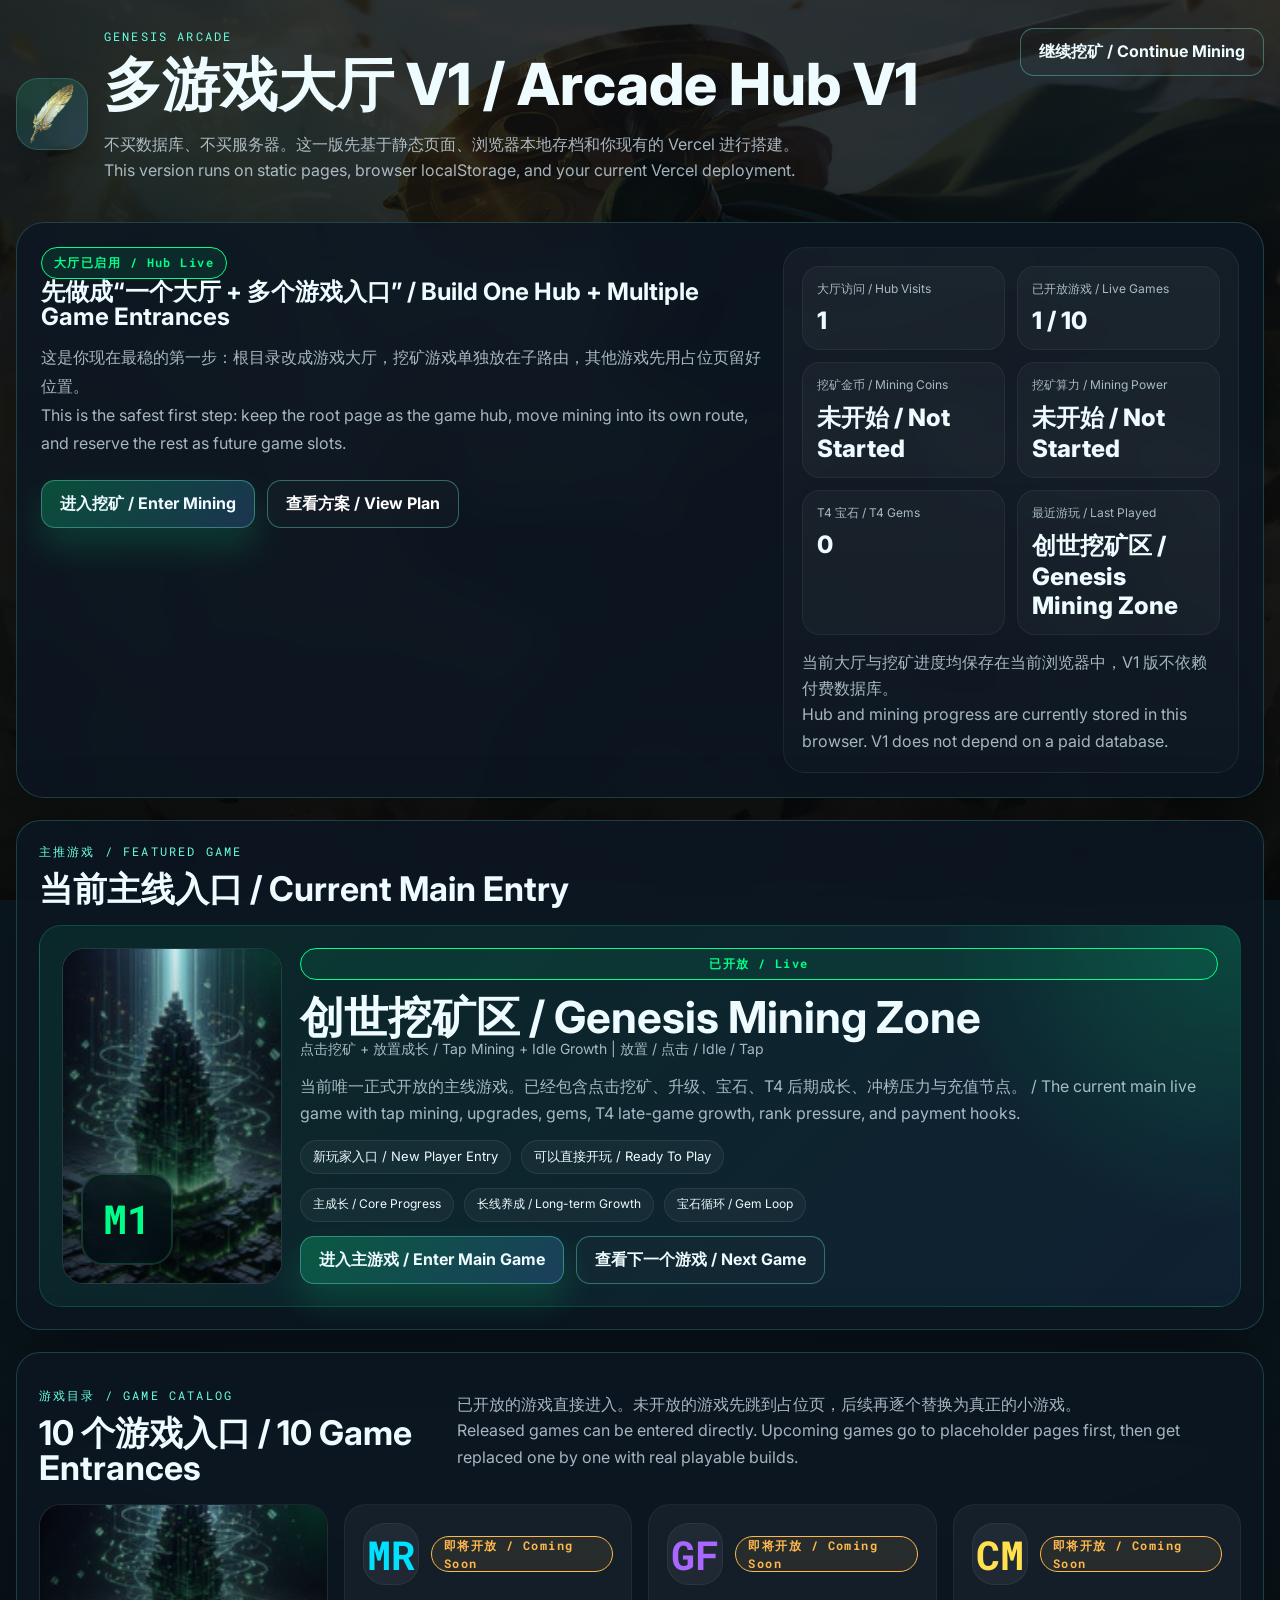
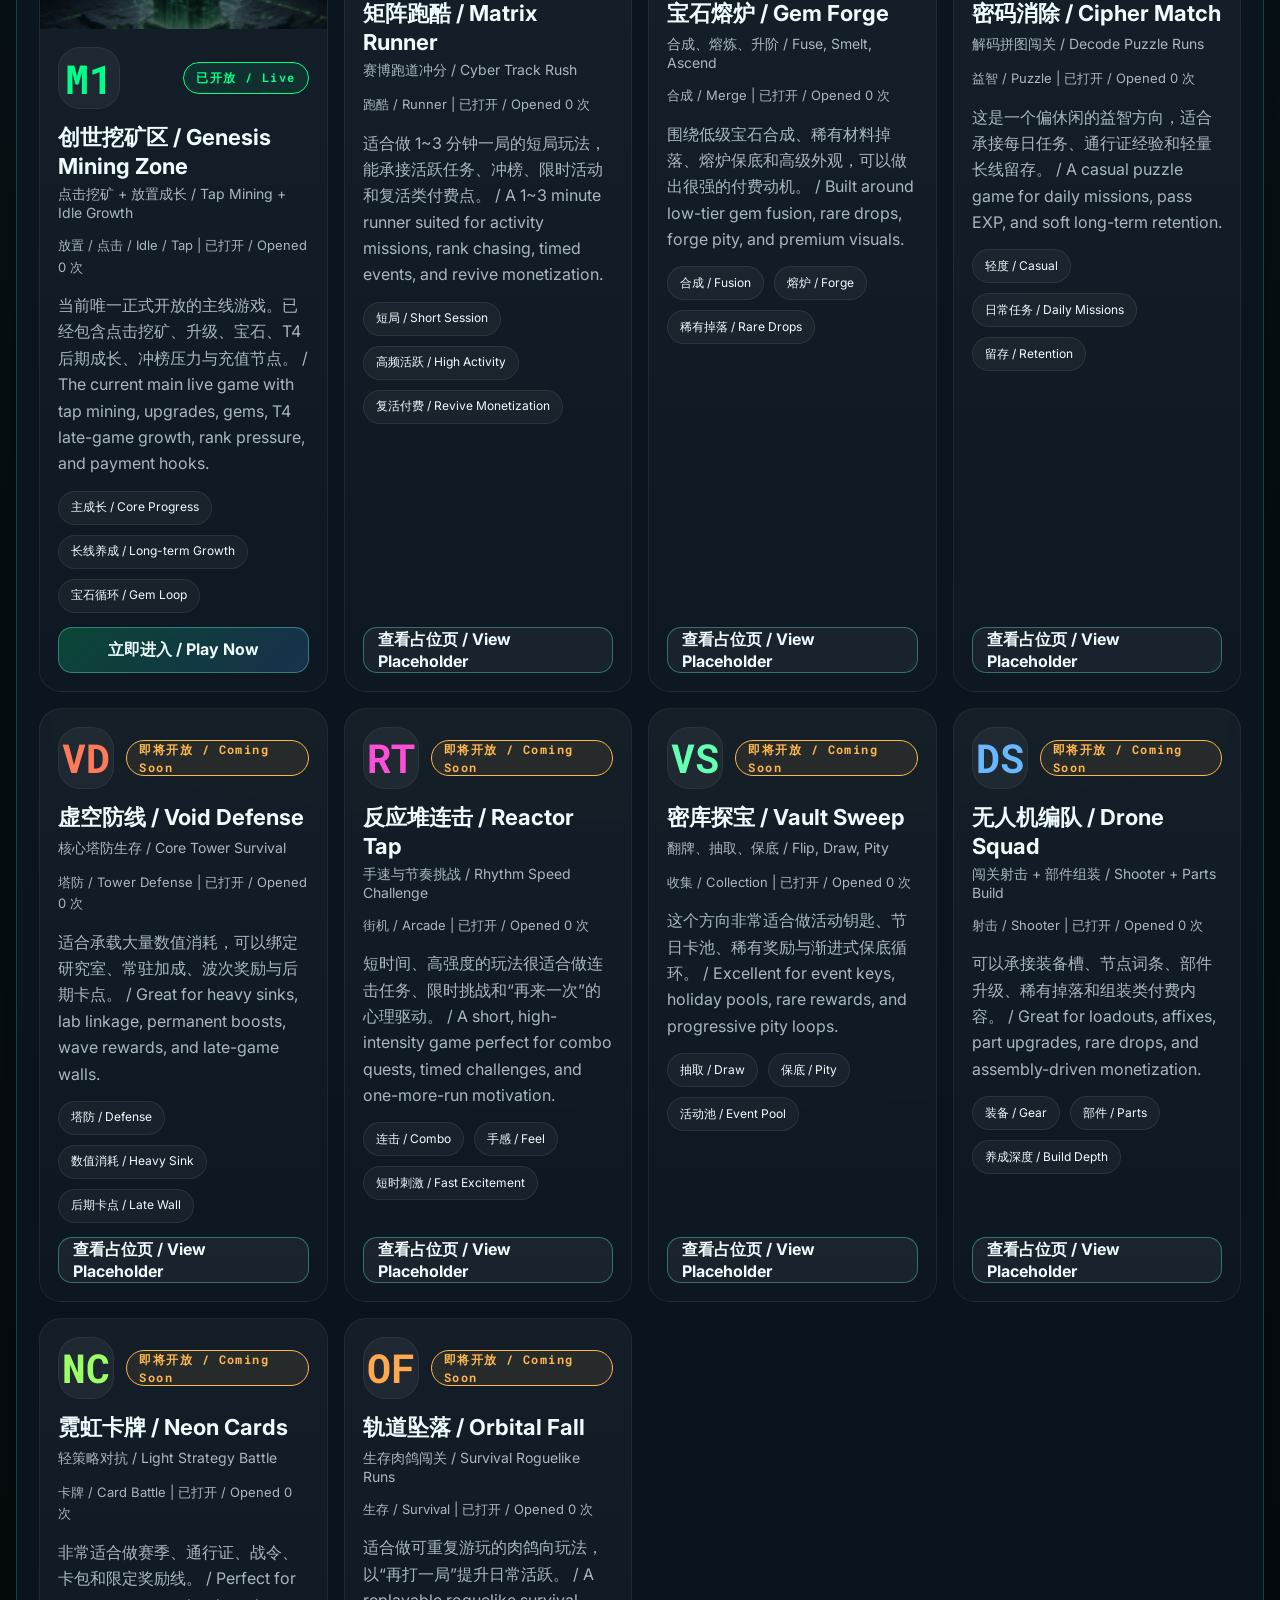
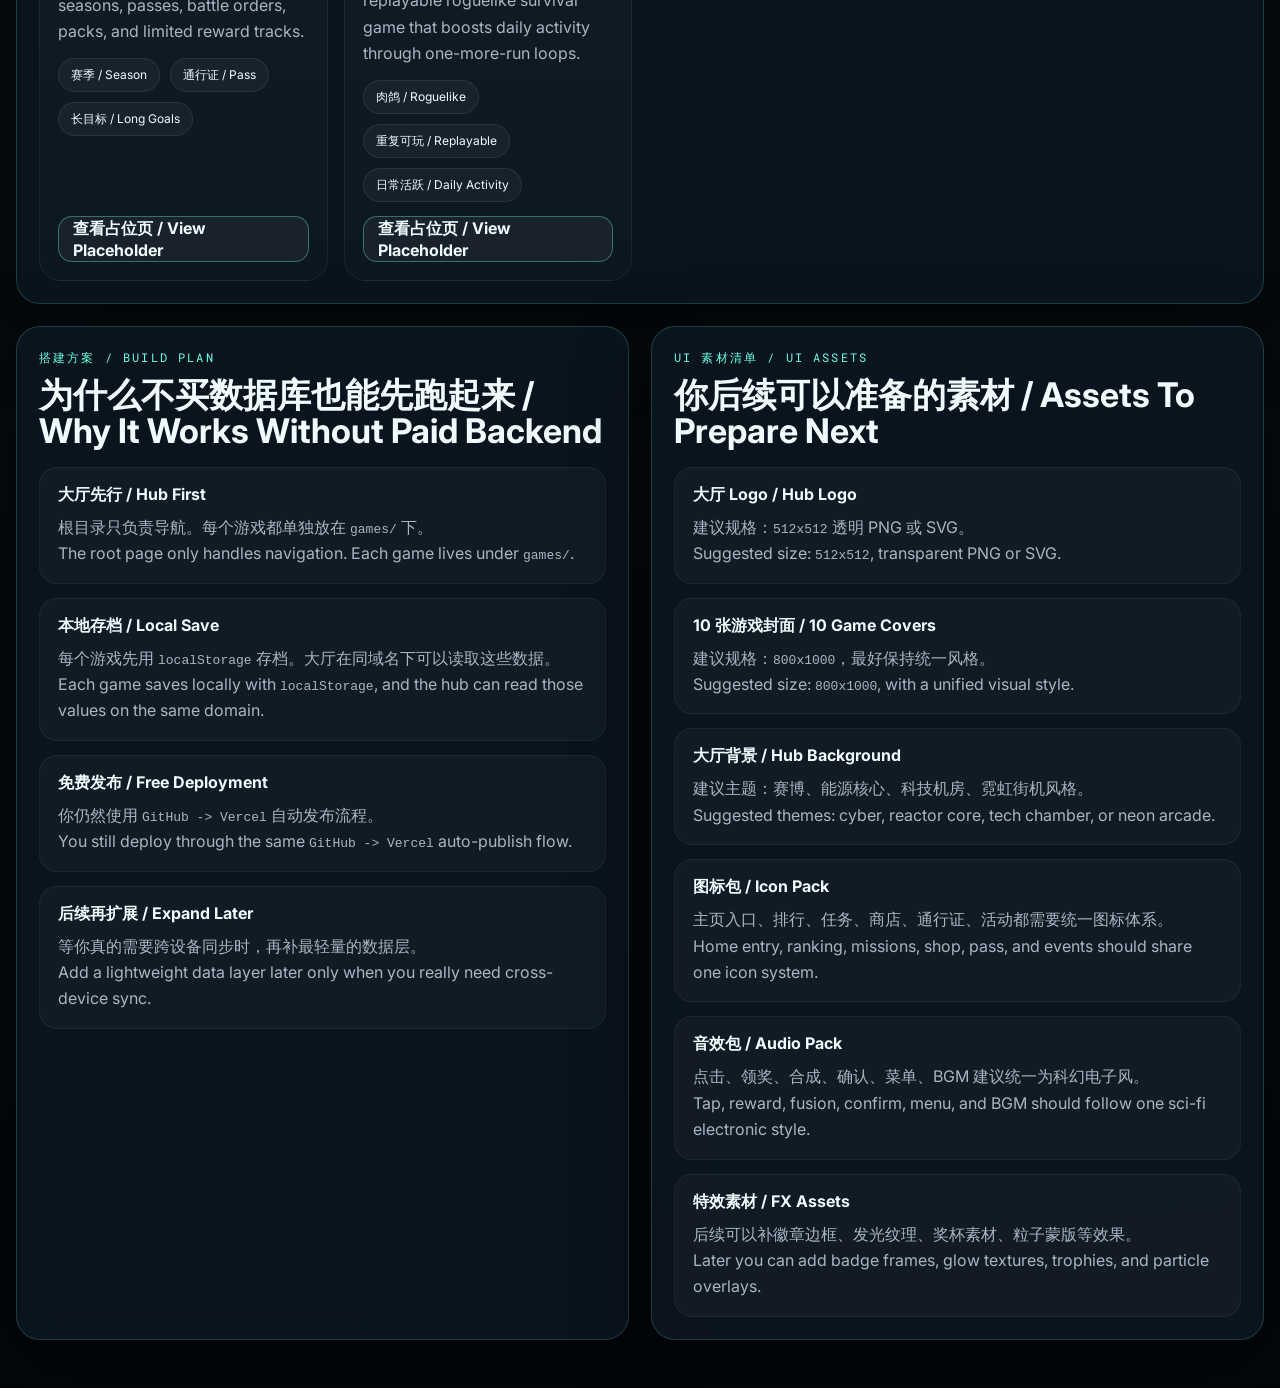
==== commit 99b65eb8: "fix: close hub modal and add bilingual copy" ====
--- a/index.html
+++ b/index.html
@@ -3,7 +3,7 @@
 <head>
     <meta charset="UTF-8">
     <meta name="viewport" content="width=device-width, initial-scale=1.0, viewport-fit=cover">
-    <title>&#x521B;&#x4E16;&#x6E38;&#x620F;&#x5927;&#x5385;</title>
+    <title>&#x521B;&#x4E16;&#x6E38;&#x620F;&#x5927;&#x5385; / Genesis Arcade Hub</title>
     <meta name="description" content="Genesis Arcade Hub - &#x4E00;&#x4E2A;&#x57FA;&#x4E8E;&#x9759;&#x6001;&#x9875;&#x9762;&#x3001;localStorage &#x4E0E; Vercel &#x642D;&#x5EFA;&#x7684;&#x591A;&#x6E38;&#x620F;&#x5927;&#x5385;&#x3002;">
     <link rel="preconnect" href="https://fonts.googleapis.com">
     <link rel="preconnect" href="https://fonts.gstatic.com" crossorigin>
@@ -18,58 +18,60 @@
                 <div class="brand-logo" aria-hidden="true"></div>
                 <div>
                     <div class="eyebrow">GENESIS ARCADE</div>
-                    <h1>&#x591A;&#x6E38;&#x620F;&#x5927;&#x5385; V1</h1>
-                    <p class="subcopy">&#x4E0D;&#x4E70;&#x6570;&#x636E;&#x5E93;&#x3001;&#x4E0D;&#x4E70;&#x670D;&#x52A1;&#x5668;&#x3002;&#x8FD9;&#x4E00;&#x7248;&#x5148;&#x57FA;&#x4E8E;&#x9759;&#x6001;&#x9875;&#x9762;&#x3001;&#x6D4F;&#x89C8;&#x5668;&#x672C;&#x5730;&#x5B58;&#x6863;&#x548C;&#x4F60;&#x73B0;&#x6709;&#x7684; Vercel &#x8FDB;&#x884C;&#x642D;&#x5EFA;&#x3002;</p>
+                    <h1>&#x591A;&#x6E38;&#x620F;&#x5927;&#x5385; V1 / Arcade Hub V1</h1>
+                    <p class="subcopy">&#x4E0D;&#x4E70;&#x6570;&#x636E;&#x5E93;&#x3001;&#x4E0D;&#x4E70;&#x670D;&#x52A1;&#x5668;&#x3002;&#x8FD9;&#x4E00;&#x7248;&#x5148;&#x57FA;&#x4E8E;&#x9759;&#x6001;&#x9875;&#x9762;&#x3001;&#x6D4F;&#x89C8;&#x5668;&#x672C;&#x5730;&#x5B58;&#x6863;&#x548C;&#x4F60;&#x73B0;&#x6709;&#x7684; Vercel &#x8FDB;&#x884C;&#x642D;&#x5EFA;&#x3002;<br>This version runs on static pages, browser localStorage, and your current Vercel deployment.</p>
                 </div>
             </div>
             <div class="topbar-actions">
-                <a class="ghost-btn" href="/games/mining/">&#x7EE7;&#x7EED;&#x6316;&#x77FF;</a>
+                <a class="ghost-btn" href="/games/mining/">&#x7EE7;&#x7EED;&#x6316;&#x77FF; / Continue Mining</a>
             </div>
         </header>
 
         <main class="hub-layout">
             <section class="hero-card">
                 <div class="hero-copy">
-                    <span class="status-pill live">&#x5927;&#x5385;&#x5DF2;&#x542F;&#x7528;</span>
-                    <h2>&#x5148;&#x505A;&#x6210;&#x201C;&#x4E00;&#x4E2A;&#x5927;&#x5385; + &#x591A;&#x4E2A;&#x6E38;&#x620F;&#x5165;&#x53E3;&#x201D;</h2>
+                    <span class="status-pill live">&#x5927;&#x5385;&#x5DF2;&#x542F;&#x7528; / Hub Live</span>
+                    <h2>&#x5148;&#x505A;&#x6210;&#x201C;&#x4E00;&#x4E2A;&#x5927;&#x5385; + &#x591A;&#x4E2A;&#x6E38;&#x620F;&#x5165;&#x53E3;&#x201D; / Build One Hub + Multiple Game Entrances</h2>
                     <p>
-                        &#x8FD9;&#x662F;&#x4F60;&#x73B0;&#x5728;&#x6700;&#x7A33;&#x7684;&#x7B2C;&#x4E00;&#x6B65;&#xFF1A;&#x6839;&#x76EE;&#x5F55;&#x6539;&#x6210;&#x6E38;&#x620F;&#x5927;&#x5385;&#xFF0C;&#x6316;&#x77FF;&#x6E38;&#x620F;&#x5355;&#x72EC;&#x653E;&#x5728;&#x5B50;&#x8DEF;&#x7531;&#xFF0C;&#x5176;&#x4ED6;&#x6E38;&#x620F;&#x5148;&#x7528;&#x5360;&#x4F4D;&#x9875;&#x7559;&#x597D;&#x4F4D;&#x7F6E;&#x3002;
+                        &#x8FD9;&#x662F;&#x4F60;&#x73B0;&#x5728;&#x6700;&#x7A33;&#x7684;&#x7B2C;&#x4E00;&#x6B65;&#xFF1A;&#x6839;&#x76EE;&#x5F55;&#x6539;&#x6210;&#x6E38;&#x620F;&#x5927;&#x5385;&#xFF0C;&#x6316;&#x77FF;&#x6E38;&#x620F;&#x5355;&#x72EC;&#x653E;&#x5728;&#x5B50;&#x8DEF;&#x7531;&#xFF0C;&#x5176;&#x4ED6;&#x6E38;&#x620F;&#x5148;&#x7528;&#x5360;&#x4F4D;&#x9875;&#x7559;&#x597D;&#x4F4D;&#x7F6E;&#x3002;<br>
+                        This is the safest first step: keep the root page as the game hub, move mining into its own route, and reserve the rest as future game slots.
                     </p>
                     <div class="hero-actions">
-                        <a class="primary-btn" href="/games/mining/" id="continueMiningBtn">&#x8FDB;&#x5165;&#x6316;&#x77FF;</a>
-                        <button class="ghost-btn" type="button" id="howItWorksBtn">&#x67E5;&#x770B;&#x65E0;&#x540E;&#x7AEF;&#x65B9;&#x6848;</button>
+                        <a class="primary-btn" href="/games/mining/" id="continueMiningBtn">&#x8FDB;&#x5165;&#x6316;&#x77FF; / Enter Mining</a>
+                        <button class="ghost-btn" type="button" id="howItWorksBtn">&#x67E5;&#x770B;&#x65B9;&#x6848; / View Plan</button>
                     </div>
                 </div>
 
                 <aside class="summary-panel">
                     <div class="summary-grid">
                         <div class="summary-item">
-                            <span class="summary-label">&#x5927;&#x5385;&#x8BBF;&#x95EE;</span>
+                            <span class="summary-label">&#x5927;&#x5385;&#x8BBF;&#x95EE; / Hub Visits</span>
                             <strong id="hubVisits">0</strong>
                         </div>
                         <div class="summary-item">
-                            <span class="summary-label">&#x5DF2;&#x5F00;&#x653E;&#x6E38;&#x620F;</span>
+                            <span class="summary-label">&#x5DF2;&#x5F00;&#x653E;&#x6E38;&#x620F; / Live Games</span>
                             <strong id="liveGameCount">1 / 10</strong>
                         </div>
                         <div class="summary-item">
-                            <span class="summary-label">&#x6316;&#x77FF;&#x91D1;&#x5E01;</span>
+                            <span class="summary-label">&#x6316;&#x77FF;&#x91D1;&#x5E01; / Mining Coins</span>
                             <strong id="miningCoins">--</strong>
                         </div>
                         <div class="summary-item">
-                            <span class="summary-label">&#x6316;&#x77FF;&#x7B97;&#x529B;</span>
+                            <span class="summary-label">&#x6316;&#x77FF;&#x7B97;&#x529B; / Mining Power</span>
                             <strong id="miningPower">--</strong>
                         </div>
                         <div class="summary-item">
-                            <span class="summary-label">T4 &#x5B9D;&#x77F3;</span>
+                            <span class="summary-label">T4 &#x5B9D;&#x77F3; / T4 Gems</span>
                             <strong id="miningTier4">--</strong>
                         </div>
                         <div class="summary-item">
-                            <span class="summary-label">&#x6700;&#x8FD1;&#x6E38;&#x73A9;</span>
-                            <strong id="lastPlayedGame">&#x6316;&#x77FF;</strong>
+                            <span class="summary-label">&#x6700;&#x8FD1;&#x6E38;&#x73A9; / Last Played</span>
+                            <strong id="lastPlayedGame">&#x6316;&#x77FF; / Mining</strong>
                         </div>
                     </div>
                     <div class="summary-note" id="saveModeNote">
-                        &#x5F53;&#x524D;&#x5927;&#x5385;&#x4E0E;&#x6316;&#x77FF;&#x8FDB;&#x5EA6;&#x5747;&#x4FDD;&#x5B58;&#x5728;&#x5F53;&#x524D;&#x6D4F;&#x89C8;&#x5668;&#x4E2D;&#xFF0C;V1 &#x7248;&#x4E0D;&#x4F9D;&#x8D56;&#x4ED8;&#x8D39;&#x6570;&#x636E;&#x5E93;&#x3002;
+                        &#x5F53;&#x524D;&#x5927;&#x5385;&#x4E0E;&#x6316;&#x77FF;&#x8FDB;&#x5EA6;&#x5747;&#x4FDD;&#x5B58;&#x5728;&#x5F53;&#x524D;&#x6D4F;&#x89C8;&#x5668;&#x4E2D;&#xFF0C;V1 &#x7248;&#x4E0D;&#x4F9D;&#x8D56;&#x4ED8;&#x8D39;&#x6570;&#x636E;&#x5E93;&#x3002;<br>
+                        Hub and mining progress are currently stored in this browser. V1 does not depend on a paid database.
                     </div>
                 </aside>
             </section>
@@ -77,8 +79,8 @@
             <section class="section-block featured-block">
                 <div class="section-head">
                     <div>
-                        <div class="eyebrow">&#x4E3B;&#x63A8;&#x6E38;&#x620F;</div>
-                        <h3>&#x5F53;&#x524D;&#x4E3B;&#x7EBF;&#x5165;&#x53E3;</h3>
+                        <div class="eyebrow">&#x4E3B;&#x63A8;&#x6E38;&#x620F; / Featured Game</div>
+                        <h3>&#x5F53;&#x524D;&#x4E3B;&#x7EBF;&#x5165;&#x53E3; / Current Main Entry</h3>
                     </div>
                 </div>
                 <article class="featured-game-card" id="featuredGameCard"></article>
@@ -87,10 +89,10 @@
             <section class="section-block">
                 <div class="section-head">
                     <div>
-                        <div class="eyebrow">&#x6E38;&#x620F;&#x76EE;&#x5F55;</div>
-                        <h3>10 &#x4E2A;&#x6E38;&#x620F;&#x5165;&#x53E3;</h3>
+                        <div class="eyebrow">&#x6E38;&#x620F;&#x76EE;&#x5F55; / Game Catalog</div>
+                        <h3>10 &#x4E2A;&#x6E38;&#x620F;&#x5165;&#x53E3; / 10 Game Entrances</h3>
                     </div>
-                    <p>&#x5DF2;&#x5F00;&#x653E;&#x7684;&#x6E38;&#x620F;&#x76F4;&#x63A5;&#x8FDB;&#x5165;&#x3002;&#x672A;&#x5F00;&#x653E;&#x7684;&#x6E38;&#x620F;&#x5148;&#x8DF3;&#x5230;&#x5360;&#x4F4D;&#x9875;&#xFF0C;&#x540E;&#x7EED;&#x518D;&#x9010;&#x4E2A;&#x66FF;&#x6362;&#x4E3A;&#x771F;&#x6B63;&#x7684;&#x5C0F;&#x6E38;&#x620F;&#x3002;</p>
+                    <p>&#x5DF2;&#x5F00;&#x653E;&#x7684;&#x6E38;&#x620F;&#x76F4;&#x63A5;&#x8FDB;&#x5165;&#x3002;&#x672A;&#x5F00;&#x653E;&#x7684;&#x6E38;&#x620F;&#x5148;&#x8DF3;&#x5230;&#x5360;&#x4F4D;&#x9875;&#xFF0C;&#x540E;&#x7EED;&#x518D;&#x9010;&#x4E2A;&#x66FF;&#x6362;&#x4E3A;&#x771F;&#x6B63;&#x7684;&#x5C0F;&#x6E38;&#x620F;&#x3002;<br>Released games can be entered directly. Upcoming games go to placeholder pages first, then get replaced one by one with real playable builds.</p>
                 </div>
                 <div class="game-grid" id="gameGrid"></div>
             </section>
@@ -99,26 +101,26 @@
                 <section class="section-block">
                     <div class="section-head">
                         <div>
-                            <div class="eyebrow">&#x642D;&#x5EFA;&#x65B9;&#x6848;</div>
-                            <h3>&#x4E3A;&#x4EC0;&#x4E48;&#x4E0D;&#x4E70;&#x6570;&#x636E;&#x5E93;&#x4E5F;&#x80FD;&#x5148;&#x8DD1;&#x8D77;&#x6765;</h3>
+                            <div class="eyebrow">&#x642D;&#x5EFA;&#x65B9;&#x6848; / Build Plan</div>
+                            <h3>&#x4E3A;&#x4EC0;&#x4E48;&#x4E0D;&#x4E70;&#x6570;&#x636E;&#x5E93;&#x4E5F;&#x80FD;&#x5148;&#x8DD1;&#x8D77;&#x6765; / Why It Works Without Paid Backend</h3>
                         </div>
                     </div>
                     <div class="bullet-list">
                         <div class="bullet-card">
-                            <strong>&#x5927;&#x5385;&#x5148;&#x884C;</strong>
-                            <span>&#x6839;&#x76EE;&#x5F55;&#x53EA;&#x8D1F;&#x8D23;&#x5BFC;&#x822A;&#x3002;&#x6BCF;&#x4E2A;&#x6E38;&#x620F;&#x90FD;&#x5355;&#x72EC;&#x653E;&#x5728; <code>games/</code> &#x4E0B;&#x3002;</span>
+                            <strong>&#x5927;&#x5385;&#x5148;&#x884C; / Hub First</strong>
+                            <span>&#x6839;&#x76EE;&#x5F55;&#x53EA;&#x8D1F;&#x8D23;&#x5BFC;&#x822A;&#x3002;&#x6BCF;&#x4E2A;&#x6E38;&#x620F;&#x90FD;&#x5355;&#x72EC;&#x653E;&#x5728; <code>games/</code> &#x4E0B;&#x3002;<br>The root page only handles navigation. Each game lives under <code>games/</code>.</span>
                         </div>
                         <div class="bullet-card">
-                            <strong>&#x672C;&#x5730;&#x5B58;&#x6863;</strong>
-                            <span>&#x6BCF;&#x4E2A;&#x6E38;&#x620F;&#x5148;&#x7528; <code>localStorage</code> &#x5B58;&#x6863;&#x3002;&#x5927;&#x5385;&#x5728;&#x540C;&#x57DF;&#x540D;&#x4E0B;&#x53EF;&#x4EE5;&#x8BFB;&#x53D6;&#x8FD9;&#x4E9B;&#x6570;&#x636E;&#x3002;</span>
+                            <strong>&#x672C;&#x5730;&#x5B58;&#x6863; / Local Save</strong>
+                            <span>&#x6BCF;&#x4E2A;&#x6E38;&#x620F;&#x5148;&#x7528; <code>localStorage</code> &#x5B58;&#x6863;&#x3002;&#x5927;&#x5385;&#x5728;&#x540C;&#x57DF;&#x540D;&#x4E0B;&#x53EF;&#x4EE5;&#x8BFB;&#x53D6;&#x8FD9;&#x4E9B;&#x6570;&#x636E;&#x3002;<br>Each game saves locally with <code>localStorage</code>, and the hub can read those values on the same domain.</span>
                         </div>
                         <div class="bullet-card">
-                            <strong>&#x514D;&#x8D39;&#x53D1;&#x5E03;</strong>
-                            <span>&#x4F60;&#x4ECD;&#x7136;&#x4F7F;&#x7528; <code>GitHub -&gt; Vercel</code> &#x81EA;&#x52A8;&#x53D1;&#x5E03;&#x6D41;&#x7A0B;&#x3002;</span>
+                            <strong>&#x514D;&#x8D39;&#x53D1;&#x5E03; / Free Deployment</strong>
+                            <span>&#x4F60;&#x4ECD;&#x7136;&#x4F7F;&#x7528; <code>GitHub -&gt; Vercel</code> &#x81EA;&#x52A8;&#x53D1;&#x5E03;&#x6D41;&#x7A0B;&#x3002;<br>You still deploy through the same <code>GitHub -&gt; Vercel</code> auto-publish flow.</span>
                         </div>
                         <div class="bullet-card">
-                            <strong>&#x540E;&#x7EED;&#x518D;&#x6269;&#x5C55;</strong>
-                            <span>&#x7B49;&#x4F60;&#x771F;&#x7684;&#x9700;&#x8981;&#x8DE8;&#x8BBE;&#x5907;&#x540C;&#x6B65;&#x65F6;&#xFF0C;&#x518D;&#x8865;&#x6700;&#x8F7B;&#x91CF;&#x7684;&#x6570;&#x636E;&#x5C42;&#x3002;</span>
+                            <strong>&#x540E;&#x7EED;&#x518D;&#x6269;&#x5C55; / Expand Later</strong>
+                            <span>&#x7B49;&#x4F60;&#x771F;&#x7684;&#x9700;&#x8981;&#x8DE8;&#x8BBE;&#x5907;&#x540C;&#x6B65;&#x65F6;&#xFF0C;&#x518D;&#x8865;&#x6700;&#x8F7B;&#x91CF;&#x7684;&#x6570;&#x636E;&#x5C42;&#x3002;<br>Add a lightweight data layer later only when you really need cross-device sync.</span>
                         </div>
                     </div>
                 </section>
@@ -126,34 +128,34 @@
                 <section class="section-block">
                     <div class="section-head">
                         <div>
-                            <div class="eyebrow">UI &#x7D20;&#x6750;&#x6E05;&#x5355;</div>
-                            <h3>&#x4F60;&#x540E;&#x7EED;&#x53EF;&#x4EE5;&#x51C6;&#x5907;&#x7684;&#x7D20;&#x6750;</h3>
+                            <div class="eyebrow">UI &#x7D20;&#x6750;&#x6E05;&#x5355; / UI Assets</div>
+                            <h3>&#x4F60;&#x540E;&#x7EED;&#x53EF;&#x4EE5;&#x51C6;&#x5907;&#x7684;&#x7D20;&#x6750; / Assets To Prepare Next</h3>
                         </div>
                     </div>
                     <div class="resource-grid">
                         <div class="resource-card">
-                            <strong>&#x5927;&#x5385; Logo</strong>
-                            <span>&#x5EFA;&#x8BAE;&#x89C4;&#x683C;&#xFF1A;<code>512x512</code> &#x900F;&#x660E; PNG &#x6216; SVG&#x3002;</span>
+                            <strong>&#x5927;&#x5385; Logo / Hub Logo</strong>
+                            <span>&#x5EFA;&#x8BAE;&#x89C4;&#x683C;&#xFF1A;<code>512x512</code> &#x900F;&#x660E; PNG &#x6216; SVG&#x3002;<br>Suggested size: <code>512x512</code>, transparent PNG or SVG.</span>
                         </div>
                         <div class="resource-card">
-                            <strong>10 &#x5F20;&#x6E38;&#x620F;&#x5C01;&#x9762;</strong>
-                            <span>&#x5EFA;&#x8BAE;&#x89C4;&#x683C;&#xFF1A;<code>800x1000</code>&#xFF0C;&#x6700;&#x597D;&#x4FDD;&#x6301;&#x7EDF;&#x4E00;&#x98CE;&#x683C;&#x3002;</span>
+                            <strong>10 &#x5F20;&#x6E38;&#x620F;&#x5C01;&#x9762; / 10 Game Covers</strong>
+                            <span>&#x5EFA;&#x8BAE;&#x89C4;&#x683C;&#xFF1A;<code>800x1000</code>&#xFF0C;&#x6700;&#x597D;&#x4FDD;&#x6301;&#x7EDF;&#x4E00;&#x98CE;&#x683C;&#x3002;<br>Suggested size: <code>800x1000</code>, with a unified visual style.</span>
                         </div>
                         <div class="resource-card">
-                            <strong>&#x5927;&#x5385;&#x80CC;&#x666F;</strong>
-                            <span>&#x5EFA;&#x8BAE;&#x4E3B;&#x9898;&#xFF1A;&#x8D5B;&#x535A;&#x3001;&#x80FD;&#x6E90;&#x6838;&#x5FC3;&#x3001;&#x79D1;&#x6280;&#x673A;&#x623F;&#x3001;&#x9713;&#x8679;&#x8857;&#x673A;&#x98CE;&#x683C;&#x3002;</span>
+                            <strong>&#x5927;&#x5385;&#x80CC;&#x666F; / Hub Background</strong>
+                            <span>&#x5EFA;&#x8BAE;&#x4E3B;&#x9898;&#xFF1A;&#x8D5B;&#x535A;&#x3001;&#x80FD;&#x6E90;&#x6838;&#x5FC3;&#x3001;&#x79D1;&#x6280;&#x673A;&#x623F;&#x3001;&#x9713;&#x8679;&#x8857;&#x673A;&#x98CE;&#x683C;&#x3002;<br>Suggested themes: cyber, reactor core, tech chamber, or neon arcade.</span>
                         </div>
                         <div class="resource-card">
-                            <strong>&#x56FE;&#x6807;&#x5305;</strong>
-                            <span>&#x4E3B;&#x9875;&#x5165;&#x53E3;&#x3001;&#x6392;&#x884C;&#x3001;&#x4EFB;&#x52A1;&#x3001;&#x5546;&#x5E97;&#x3001;&#x901A;&#x884C;&#x8BC1;&#x3001;&#x6D3B;&#x52A8;&#x90FD;&#x9700;&#x8981;&#x7EDF;&#x4E00;&#x56FE;&#x6807;&#x4F53;&#x7CFB;&#x3002;</span>
+                            <strong>&#x56FE;&#x6807;&#x5305; / Icon Pack</strong>
+                            <span>&#x4E3B;&#x9875;&#x5165;&#x53E3;&#x3001;&#x6392;&#x884C;&#x3001;&#x4EFB;&#x52A1;&#x3001;&#x5546;&#x5E97;&#x3001;&#x901A;&#x884C;&#x8BC1;&#x3001;&#x6D3B;&#x52A8;&#x90FD;&#x9700;&#x8981;&#x7EDF;&#x4E00;&#x56FE;&#x6807;&#x4F53;&#x7CFB;&#x3002;<br>Home entry, ranking, missions, shop, pass, and events should share one icon system.</span>
                         </div>
                         <div class="resource-card">
-                            <strong>&#x97F3;&#x6548;&#x5305;</strong>
-                            <span>&#x70B9;&#x51FB;&#x3001;&#x9886;&#x5956;&#x3001;&#x5408;&#x6210;&#x3001;&#x786E;&#x8BA4;&#x3001;&#x83DC;&#x5355;&#x3001;BGM &#x5EFA;&#x8BAE;&#x7EDF;&#x4E00;&#x4E3A;&#x79D1;&#x5E7B;&#x7535;&#x5B50;&#x98CE;&#x3002;</span>
+                            <strong>&#x97F3;&#x6548;&#x5305; / Audio Pack</strong>
+                            <span>&#x70B9;&#x51FB;&#x3001;&#x9886;&#x5956;&#x3001;&#x5408;&#x6210;&#x3001;&#x786E;&#x8BA4;&#x3001;&#x83DC;&#x5355;&#x3001;BGM &#x5EFA;&#x8BAE;&#x7EDF;&#x4E00;&#x4E3A;&#x79D1;&#x5E7B;&#x7535;&#x5B50;&#x98CE;&#x3002;<br>Tap, reward, fusion, confirm, menu, and BGM should follow one sci-fi electronic style.</span>
                         </div>
                         <div class="resource-card">
-                            <strong>&#x7279;&#x6548;&#x7D20;&#x6750;</strong>
-                            <span>&#x540E;&#x7EED;&#x53EF;&#x4EE5;&#x8865;&#x5FBD;&#x7AE0;&#x8FB9;&#x6846;&#x3001;&#x53D1;&#x5149;&#x7EB9;&#x7406;&#x3001;&#x5956;&#x676F;&#x7D20;&#x6750;&#x3001;&#x7C92;&#x5B50;&#x8499;&#x7248;&#x7B49;&#x6548;&#x679C;&#x3002;</span>
+                            <strong>&#x7279;&#x6548;&#x7D20;&#x6750; / FX Assets</strong>
+                            <span>&#x540E;&#x7EED;&#x53EF;&#x4EE5;&#x8865;&#x5FBD;&#x7AE0;&#x8FB9;&#x6846;&#x3001;&#x53D1;&#x5149;&#x7EB9;&#x7406;&#x3001;&#x5956;&#x676F;&#x7D20;&#x6750;&#x3001;&#x7C92;&#x5B50;&#x8499;&#x7248;&#x7B49;&#x6548;&#x679C;&#x3002;<br>Later you can add badge frames, glow textures, trophies, and particle overlays.</span>
                         </div>
                     </div>
                 </section>
@@ -163,17 +165,19 @@
 
     <div class="modal-shell" id="hubModal" hidden>
         <div class="modal-card">
-            <button class="modal-close" type="button" id="closeHubModal" aria-label="&#x5173;&#x95ED;">X</button>
-            <div class="eyebrow">&#x65B9;&#x6848;&#x8BF4;&#x660E;</div>
-            <h3>&#x5F53;&#x524D;&#x4E3A;&#x9759;&#x6001;&#x4F18;&#x5148;&#x67B6;&#x6784;</h3>
+            <button class="modal-close" type="button" id="closeHubModal" aria-label="Close / &#x5173;&#x95ED;" onclick="document.getElementById('hubModal').hidden = true;">×</button>
+            <div class="eyebrow">&#x65B9;&#x6848;&#x8BF4;&#x660E; / Plan Notes</div>
+            <h3>&#x5F53;&#x524D;&#x4E3A;&#x9759;&#x6001;&#x4F18;&#x5148;&#x67B6;&#x6784; / Static-first Architecture</h3>
             <p>
-                &#x8FD9;&#x4E2A;&#x5927;&#x5385;&#x6682;&#x65F6;&#x4E0D;&#x4F9D;&#x8D56;&#x4ED8;&#x8D39;&#x6570;&#x636E;&#x5E93;&#x3002;&#x5B83;&#x7684;&#x4F5C;&#x7528;&#x662F;&#x8D1F;&#x8D23;&#x5BFC;&#x822A;&#x3001;&#x8BFB;&#x53D6;&#x5404;&#x4E2A;&#x6E38;&#x620F;&#x7684;&#x672C;&#x5730;&#x5B58;&#x6863;&#xFF0C;&#x8BA9;&#x4F60;&#x53EF;&#x4EE5;&#x5148;&#x628A; 10 &#x4E2A;&#x6E38;&#x620F;&#x5165;&#x53E3;&#x642D;&#x8D77;&#x6765;&#xFF0C;&#x518D;&#x4E00;&#x4E2A;&#x4E00;&#x4E2A;&#x586B;&#x5145;&#x771F;&#x6B63;&#x7684;&#x6E38;&#x620F;&#x5185;&#x5BB9;&#x3002;
+                &#x8FD9;&#x4E2A;&#x5927;&#x5385;&#x6682;&#x65F6;&#x4E0D;&#x4F9D;&#x8D56;&#x4ED8;&#x8D39;&#x6570;&#x636E;&#x5E93;&#x3002;&#x5B83;&#x7684;&#x4F5C;&#x7528;&#x662F;&#x8D1F;&#x8D23;&#x5BFC;&#x822A;&#x3001;&#x8BFB;&#x53D6;&#x5404;&#x4E2A;&#x6E38;&#x620F;&#x7684;&#x672C;&#x5730;&#x5B58;&#x6863;&#xFF0C;&#x8BA9;&#x4F60;&#x53EF;&#x4EE5;&#x5148;&#x628A; 10 &#x4E2A;&#x6E38;&#x620F;&#x5165;&#x53E3;&#x642D;&#x8D77;&#x6765;&#xFF0C;&#x518D;&#x4E00;&#x4E2A;&#x4E00;&#x4E2A;&#x586B;&#x5145;&#x771F;&#x6B63;&#x7684;&#x6E38;&#x620F;&#x5185;&#x5BB9;&#x3002;<br>
+                This hub does not depend on a paid database for now. It handles navigation, reads local saves, and lets you build out 10 game entrances first.
             </p>
             <div class="modal-list">
-                <div>1. <code>index.html</code> &#x505A;&#x5927;&#x5385;&#x9996;&#x9875;</div>
-                <div>2. <code>games/mining/</code> &#x653E;&#x6316;&#x77FF;&#x6E38;&#x620F;</div>
-                <div>3. &#x5176;&#x4ED6;&#x6E38;&#x620F;&#x5148;&#x7528;&#x5360;&#x4F4D;&#x9875;</div>
-                <div>4. &#x5171;&#x7528;&#x6210;&#x957F;&#x5148;&#x57FA;&#x4E8E; localStorage</div>
+                <div>1. <code>index.html</code> &#x505A;&#x5927;&#x5385;&#x9996;&#x9875; / hub homepage</div>
+                <div>2. <code>games/mining/</code> &#x653E;&#x6316;&#x77FF;&#x6E38;&#x620F; / mining game route</div>
+                <div>3. &#x5176;&#x4ED6;&#x6E38;&#x620F;&#x5148;&#x7528;&#x5360;&#x4F4D;&#x9875; / placeholders first</div>
+                <div>4. &#x5171;&#x7528;&#x6210;&#x957F;&#x5148;&#x57FA;&#x4E8E; localStorage / shared local progress</div>
+                <div>&#x70B9;&#x51FB;&#x53F3;&#x4E0A;&#x89D2;&#x6216;&#x7A7A;&#x767D;&#x533A;&#x57DF;&#x53EF;&#x5173;&#x95ED; / Click the top-right button or outside area to close</div>
             </div>
         </div>
     </div>
--- a/shared/hub.css
+++ b/shared/hub.css
@@ -17,6 +17,10 @@
 
 * { box-sizing: border-box; }
 
+[hidden] {
+    display: none !important;
+}
+
 html, body {
     margin: 0;
     min-height: 100%;
@@ -510,6 +514,9 @@
     height: 40px;
     background: rgba(255, 255, 255, 0.04);
     color: var(--text);
+    z-index: 2;
+    font-size: 24px;
+    line-height: 1;
 }
 
 .coming-layout {
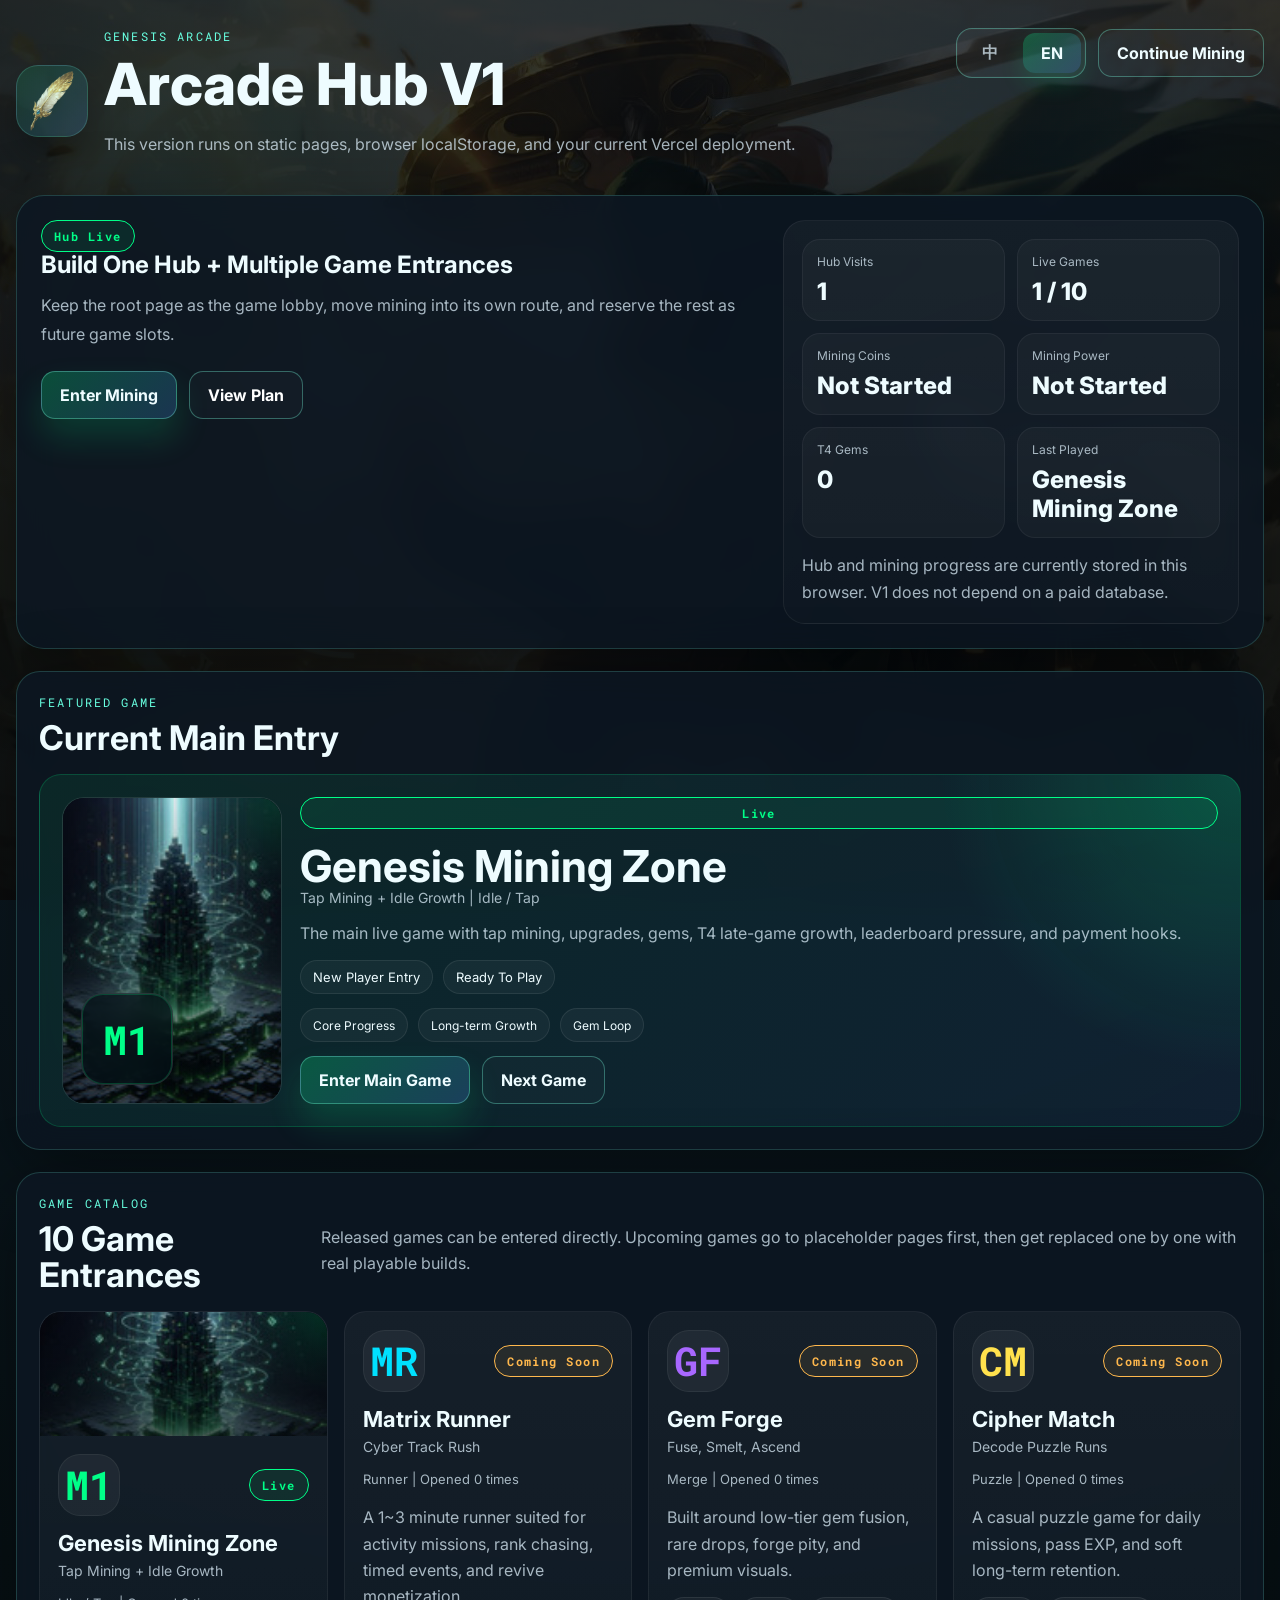
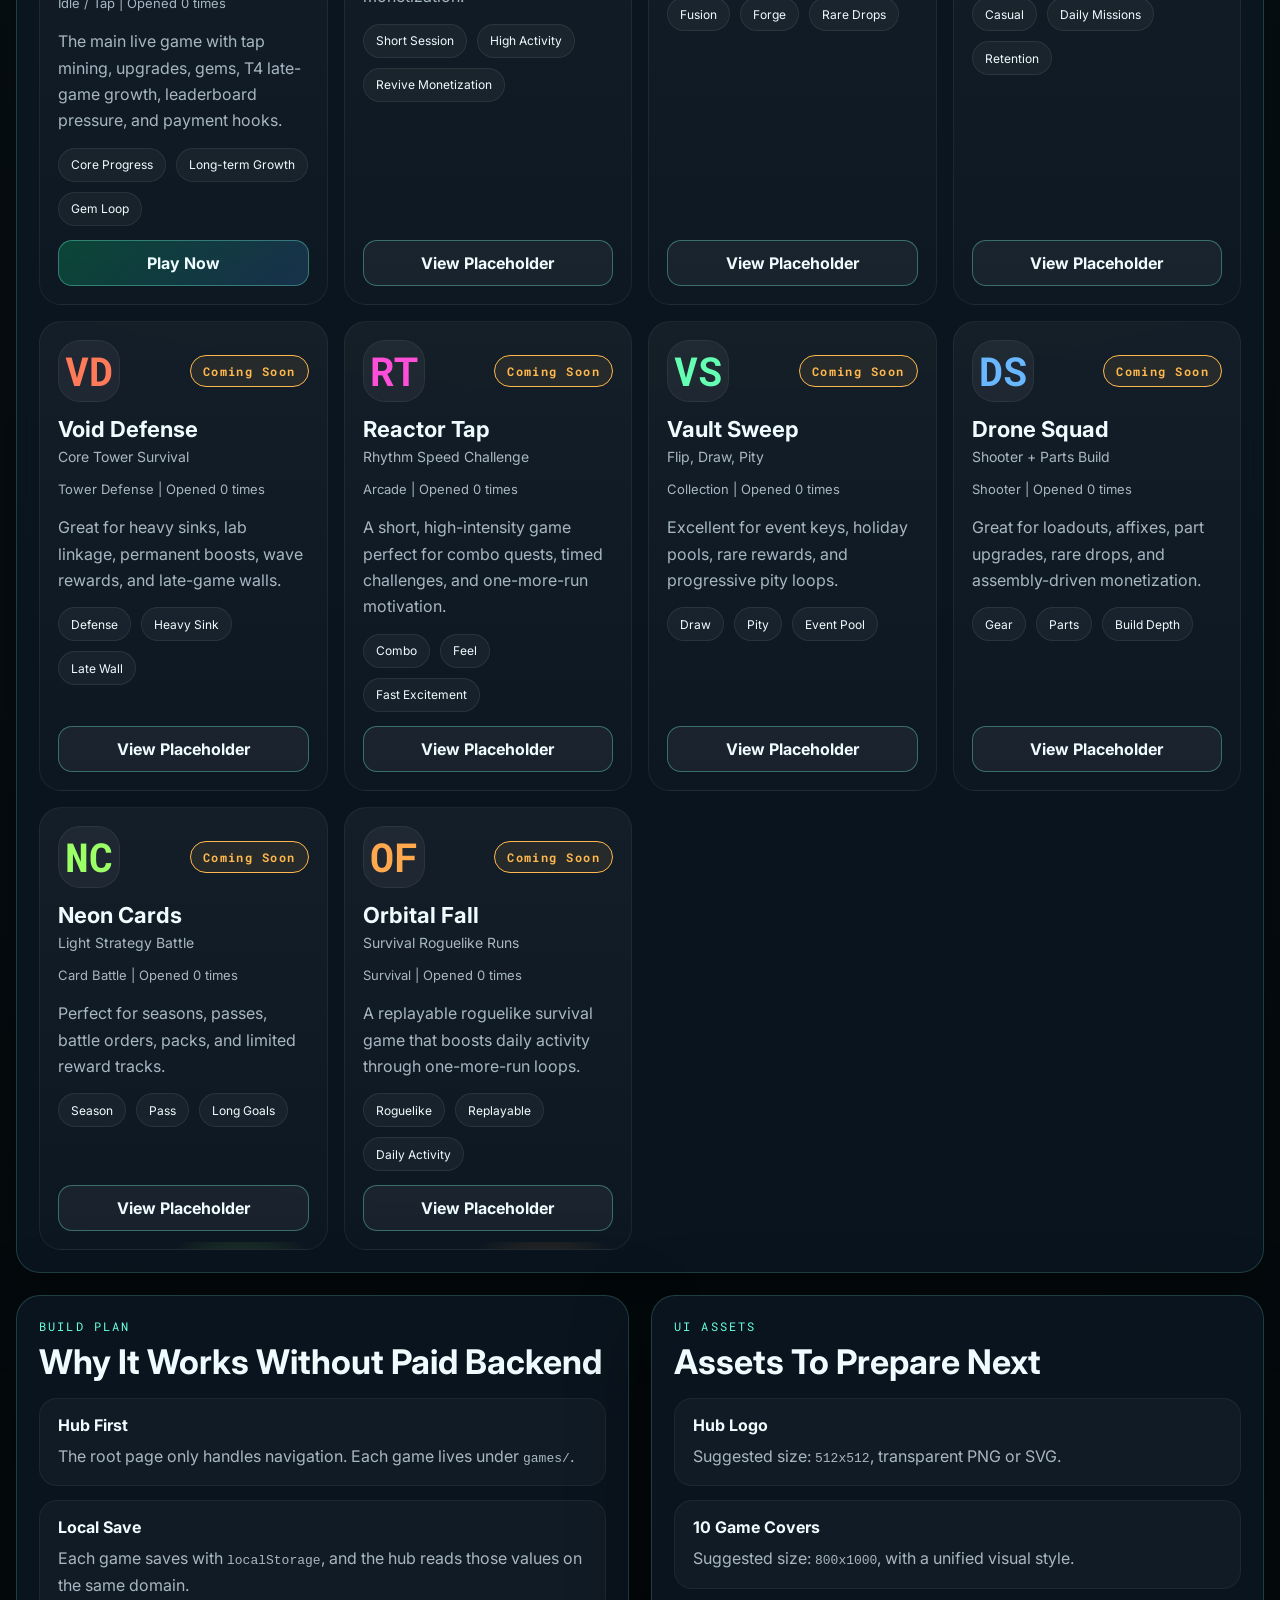
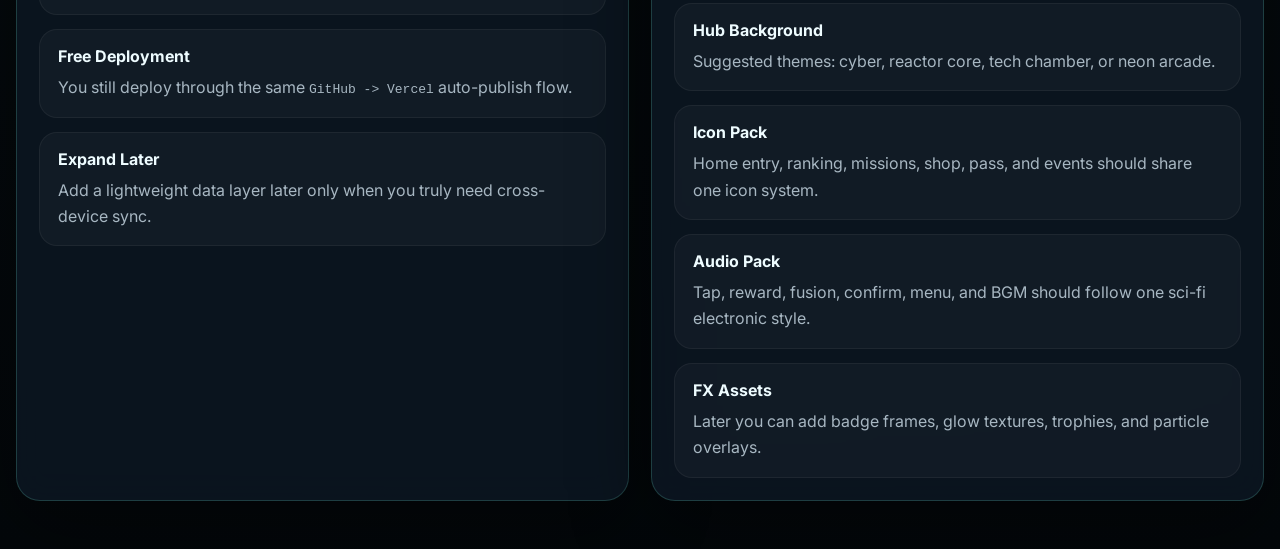
==== commit 1158c914: "feat: add hub language toggle" ====
--- a/index.html
+++ b/index.html
@@ -1,10 +1,10 @@
 <!DOCTYPE html>
-<html lang="zh-CN">
+<html lang="en">
 <head>
     <meta charset="UTF-8">
     <meta name="viewport" content="width=device-width, initial-scale=1.0, viewport-fit=cover">
-    <title>&#x521B;&#x4E16;&#x6E38;&#x620F;&#x5927;&#x5385; / Genesis Arcade Hub</title>
-    <meta name="description" content="Genesis Arcade Hub - &#x4E00;&#x4E2A;&#x57FA;&#x4E8E;&#x9759;&#x6001;&#x9875;&#x9762;&#x3001;localStorage &#x4E0E; Vercel &#x642D;&#x5EFA;&#x7684;&#x591A;&#x6E38;&#x620F;&#x5927;&#x5385;&#x3002;">
+    <title>Genesis Arcade Hub</title>
+    <meta id="hubMetaDescription" name="description" content="Genesis Arcade Hub - A multi-game lobby built with static pages, localStorage, and Vercel.">
     <link rel="preconnect" href="https://fonts.googleapis.com">
     <link rel="preconnect" href="https://fonts.gstatic.com" crossorigin>
     <link href="https://fonts.googleapis.com/css2?family=Inter:wght@400;500;600;700;800&family=Roboto+Mono:wght@400;700&display=swap" rel="stylesheet">
@@ -18,59 +18,61 @@
                 <div class="brand-logo" aria-hidden="true"></div>
                 <div>
                     <div class="eyebrow">GENESIS ARCADE</div>
-                    <h1>&#x591A;&#x6E38;&#x620F;&#x5927;&#x5385; V1 / Arcade Hub V1</h1>
-                    <p class="subcopy">&#x4E0D;&#x4E70;&#x6570;&#x636E;&#x5E93;&#x3001;&#x4E0D;&#x4E70;&#x670D;&#x52A1;&#x5668;&#x3002;&#x8FD9;&#x4E00;&#x7248;&#x5148;&#x57FA;&#x4E8E;&#x9759;&#x6001;&#x9875;&#x9762;&#x3001;&#x6D4F;&#x89C8;&#x5668;&#x672C;&#x5730;&#x5B58;&#x6863;&#x548C;&#x4F60;&#x73B0;&#x6709;&#x7684; Vercel &#x8FDB;&#x884C;&#x642D;&#x5EFA;&#x3002;<br>This version runs on static pages, browser localStorage, and your current Vercel deployment.</p>
+                    <h1 id="pageTitle">Arcade Hub V1</h1>
+                    <p class="subcopy" id="pageSubcopy">This version runs on static pages, browser localStorage, and your current Vercel deployment.</p>
                 </div>
             </div>
             <div class="topbar-actions">
-                <a class="ghost-btn" href="/games/mining/">&#x7EE7;&#x7EED;&#x6316;&#x77FF; / Continue Mining</a>
+                <div class="lang-toggle" role="group" aria-label="Language / 语言">
+                    <button class="lang-btn is-active" type="button" data-lang-switch="zh" aria-pressed="true">中</button>
+                    <button class="lang-btn" type="button" data-lang-switch="en" aria-pressed="false">EN</button>
+                </div>
+                <a class="ghost-btn" href="/games/mining/" id="topContinueBtn" data-game-link="mining">Continue Mining</a>
             </div>
         </header>
 
         <main class="hub-layout">
             <section class="hero-card">
                 <div class="hero-copy">
-                    <span class="status-pill live">&#x5927;&#x5385;&#x5DF2;&#x542F;&#x7528; / Hub Live</span>
-                    <h2>&#x5148;&#x505A;&#x6210;&#x201C;&#x4E00;&#x4E2A;&#x5927;&#x5385; + &#x591A;&#x4E2A;&#x6E38;&#x620F;&#x5165;&#x53E3;&#x201D; / Build One Hub + Multiple Game Entrances</h2>
-                    <p>
-                        &#x8FD9;&#x662F;&#x4F60;&#x73B0;&#x5728;&#x6700;&#x7A33;&#x7684;&#x7B2C;&#x4E00;&#x6B65;&#xFF1A;&#x6839;&#x76EE;&#x5F55;&#x6539;&#x6210;&#x6E38;&#x620F;&#x5927;&#x5385;&#xFF0C;&#x6316;&#x77FF;&#x6E38;&#x620F;&#x5355;&#x72EC;&#x653E;&#x5728;&#x5B50;&#x8DEF;&#x7531;&#xFF0C;&#x5176;&#x4ED6;&#x6E38;&#x620F;&#x5148;&#x7528;&#x5360;&#x4F4D;&#x9875;&#x7559;&#x597D;&#x4F4D;&#x7F6E;&#x3002;<br>
-                        This is the safest first step: keep the root page as the game hub, move mining into its own route, and reserve the rest as future game slots.
+                    <span class="status-pill live" id="heroStatus">Hub Live</span>
+                    <h2 id="heroTitle">Build One Hub + Multiple Game Entrances</h2>
+                    <p id="heroDescription">
+                        Keep the root page as the lobby, move mining into its own route, and reserve the rest as future game slots.
                     </p>
                     <div class="hero-actions">
-                        <a class="primary-btn" href="/games/mining/" id="continueMiningBtn">&#x8FDB;&#x5165;&#x6316;&#x77FF; / Enter Mining</a>
-                        <button class="ghost-btn" type="button" id="howItWorksBtn">&#x67E5;&#x770B;&#x65B9;&#x6848; / View Plan</button>
+                        <a class="primary-btn" href="/games/mining/" id="continueMiningBtn" data-game-link="mining">Enter Mining</a>
+                        <button class="ghost-btn" type="button" id="howItWorksBtn">View Plan</button>
                     </div>
                 </div>
 
                 <aside class="summary-panel">
                     <div class="summary-grid">
                         <div class="summary-item">
-                            <span class="summary-label">&#x5927;&#x5385;&#x8BBF;&#x95EE; / Hub Visits</span>
+                            <span class="summary-label" id="labelHubVisits">Hub Visits</span>
                             <strong id="hubVisits">0</strong>
                         </div>
                         <div class="summary-item">
-                            <span class="summary-label">&#x5DF2;&#x5F00;&#x653E;&#x6E38;&#x620F; / Live Games</span>
+                            <span class="summary-label" id="labelLiveGames">Live Games</span>
                             <strong id="liveGameCount">1 / 10</strong>
                         </div>
                         <div class="summary-item">
-                            <span class="summary-label">&#x6316;&#x77FF;&#x91D1;&#x5E01; / Mining Coins</span>
+                            <span class="summary-label" id="labelMiningCoins">Mining Coins</span>
                             <strong id="miningCoins">--</strong>
                         </div>
                         <div class="summary-item">
-                            <span class="summary-label">&#x6316;&#x77FF;&#x7B97;&#x529B; / Mining Power</span>
+                            <span class="summary-label" id="labelMiningPower">Mining Power</span>
                             <strong id="miningPower">--</strong>
                         </div>
                         <div class="summary-item">
-                            <span class="summary-label">T4 &#x5B9D;&#x77F3; / T4 Gems</span>
+                            <span class="summary-label" id="labelT4Gems">T4 Gems</span>
                             <strong id="miningTier4">--</strong>
                         </div>
                         <div class="summary-item">
-                            <span class="summary-label">&#x6700;&#x8FD1;&#x6E38;&#x73A9; / Last Played</span>
-                            <strong id="lastPlayedGame">&#x6316;&#x77FF; / Mining</strong>
+                            <span class="summary-label" id="labelLastPlayed">Last Played</span>
+                            <strong id="lastPlayedGame">Mining</strong>
                         </div>
                     </div>
                     <div class="summary-note" id="saveModeNote">
-                        &#x5F53;&#x524D;&#x5927;&#x5385;&#x4E0E;&#x6316;&#x77FF;&#x8FDB;&#x5EA6;&#x5747;&#x4FDD;&#x5B58;&#x5728;&#x5F53;&#x524D;&#x6D4F;&#x89C8;&#x5668;&#x4E2D;&#xFF0C;V1 &#x7248;&#x4E0D;&#x4F9D;&#x8D56;&#x4ED8;&#x8D39;&#x6570;&#x636E;&#x5E93;&#x3002;<br>
                         Hub and mining progress are currently stored in this browser. V1 does not depend on a paid database.
                     </div>
                 </aside>
@@ -79,8 +81,8 @@
             <section class="section-block featured-block">
                 <div class="section-head">
                     <div>
-                        <div class="eyebrow">&#x4E3B;&#x63A8;&#x6E38;&#x620F; / Featured Game</div>
-                        <h3>&#x5F53;&#x524D;&#x4E3B;&#x7EBF;&#x5165;&#x53E3; / Current Main Entry</h3>
+                        <div class="eyebrow" id="featuredEyebrow">Featured Game</div>
+                        <h3 id="featuredHeading">Current Main Entry</h3>
                     </div>
                 </div>
                 <article class="featured-game-card" id="featuredGameCard"></article>
@@ -89,10 +91,10 @@
             <section class="section-block">
                 <div class="section-head">
                     <div>
-                        <div class="eyebrow">&#x6E38;&#x620F;&#x76EE;&#x5F55; / Game Catalog</div>
-                        <h3>10 &#x4E2A;&#x6E38;&#x620F;&#x5165;&#x53E3; / 10 Game Entrances</h3>
+                        <div class="eyebrow" id="catalogEyebrow">Game Catalog</div>
+                        <h3 id="catalogHeading">10 Game Entrances</h3>
                     </div>
-                    <p>&#x5DF2;&#x5F00;&#x653E;&#x7684;&#x6E38;&#x620F;&#x76F4;&#x63A5;&#x8FDB;&#x5165;&#x3002;&#x672A;&#x5F00;&#x653E;&#x7684;&#x6E38;&#x620F;&#x5148;&#x8DF3;&#x5230;&#x5360;&#x4F4D;&#x9875;&#xFF0C;&#x540E;&#x7EED;&#x518D;&#x9010;&#x4E2A;&#x66FF;&#x6362;&#x4E3A;&#x771F;&#x6B63;&#x7684;&#x5C0F;&#x6E38;&#x620F;&#x3002;<br>Released games can be entered directly. Upcoming games go to placeholder pages first, then get replaced one by one with real playable builds.</p>
+                    <p id="catalogNote">Released games can be entered directly. Upcoming games go to placeholder pages first, then get replaced one by one with real playable builds.</p>
                 </div>
                 <div class="game-grid" id="gameGrid"></div>
             </section>
@@ -101,26 +103,26 @@
                 <section class="section-block">
                     <div class="section-head">
                         <div>
-                            <div class="eyebrow">&#x642D;&#x5EFA;&#x65B9;&#x6848; / Build Plan</div>
-                            <h3>&#x4E3A;&#x4EC0;&#x4E48;&#x4E0D;&#x4E70;&#x6570;&#x636E;&#x5E93;&#x4E5F;&#x80FD;&#x5148;&#x8DD1;&#x8D77;&#x6765; / Why It Works Without Paid Backend</h3>
+                            <div class="eyebrow" id="buildPlanEyebrow">Build Plan</div>
+                            <h3 id="buildPlanHeading">Why It Works Without Paid Backend</h3>
                         </div>
                     </div>
                     <div class="bullet-list">
                         <div class="bullet-card">
-                            <strong>&#x5927;&#x5385;&#x5148;&#x884C; / Hub First</strong>
-                            <span>&#x6839;&#x76EE;&#x5F55;&#x53EA;&#x8D1F;&#x8D23;&#x5BFC;&#x822A;&#x3002;&#x6BCF;&#x4E2A;&#x6E38;&#x620F;&#x90FD;&#x5355;&#x72EC;&#x653E;&#x5728; <code>games/</code> &#x4E0B;&#x3002;<br>The root page only handles navigation. Each game lives under <code>games/</code>.</span>
+                            <strong id="buildCard1Title">Hub First</strong>
+                            <span id="buildCard1Body">The root page only handles navigation. Each game lives under <code>games/</code>.</span>
                         </div>
                         <div class="bullet-card">
-                            <strong>&#x672C;&#x5730;&#x5B58;&#x6863; / Local Save</strong>
-                            <span>&#x6BCF;&#x4E2A;&#x6E38;&#x620F;&#x5148;&#x7528; <code>localStorage</code> &#x5B58;&#x6863;&#x3002;&#x5927;&#x5385;&#x5728;&#x540C;&#x57DF;&#x540D;&#x4E0B;&#x53EF;&#x4EE5;&#x8BFB;&#x53D6;&#x8FD9;&#x4E9B;&#x6570;&#x636E;&#x3002;<br>Each game saves locally with <code>localStorage</code>, and the hub can read those values on the same domain.</span>
+                            <strong id="buildCard2Title">Local Save</strong>
+                            <span id="buildCard2Body">Each game saves with <code>localStorage</code>, and the hub reads those values on the same domain.</span>
                         </div>
                         <div class="bullet-card">
-                            <strong>&#x514D;&#x8D39;&#x53D1;&#x5E03; / Free Deployment</strong>
-                            <span>&#x4F60;&#x4ECD;&#x7136;&#x4F7F;&#x7528; <code>GitHub -&gt; Vercel</code> &#x81EA;&#x52A8;&#x53D1;&#x5E03;&#x6D41;&#x7A0B;&#x3002;<br>You still deploy through the same <code>GitHub -&gt; Vercel</code> auto-publish flow.</span>
+                            <strong id="buildCard3Title">Free Deployment</strong>
+                            <span id="buildCard3Body">You still deploy through the same <code>GitHub -&gt; Vercel</code> auto-publish flow.</span>
                         </div>
                         <div class="bullet-card">
-                            <strong>&#x540E;&#x7EED;&#x518D;&#x6269;&#x5C55; / Expand Later</strong>
-                            <span>&#x7B49;&#x4F60;&#x771F;&#x7684;&#x9700;&#x8981;&#x8DE8;&#x8BBE;&#x5907;&#x540C;&#x6B65;&#x65F6;&#xFF0C;&#x518D;&#x8865;&#x6700;&#x8F7B;&#x91CF;&#x7684;&#x6570;&#x636E;&#x5C42;&#x3002;<br>Add a lightweight data layer later only when you really need cross-device sync.</span>
+                            <strong id="buildCard4Title">Expand Later</strong>
+                            <span id="buildCard4Body">Add a lightweight data layer later only when you truly need cross-device sync.</span>
                         </div>
                     </div>
                 </section>
@@ -128,34 +130,34 @@
                 <section class="section-block">
                     <div class="section-head">
                         <div>
-                            <div class="eyebrow">UI &#x7D20;&#x6750;&#x6E05;&#x5355; / UI Assets</div>
-                            <h3>&#x4F60;&#x540E;&#x7EED;&#x53EF;&#x4EE5;&#x51C6;&#x5907;&#x7684;&#x7D20;&#x6750; / Assets To Prepare Next</h3>
+                            <div class="eyebrow" id="assetsEyebrow">UI Assets</div>
+                            <h3 id="assetsHeading">Assets To Prepare Next</h3>
                         </div>
                     </div>
                     <div class="resource-grid">
                         <div class="resource-card">
-                            <strong>&#x5927;&#x5385; Logo / Hub Logo</strong>
-                            <span>&#x5EFA;&#x8BAE;&#x89C4;&#x683C;&#xFF1A;<code>512x512</code> &#x900F;&#x660E; PNG &#x6216; SVG&#x3002;<br>Suggested size: <code>512x512</code>, transparent PNG or SVG.</span>
+                            <strong id="assetCard1Title">Hub Logo</strong>
+                            <span id="assetCard1Body">Suggested size: <code>512x512</code>, transparent PNG or SVG.</span>
                         </div>
                         <div class="resource-card">
-                            <strong>10 &#x5F20;&#x6E38;&#x620F;&#x5C01;&#x9762; / 10 Game Covers</strong>
-                            <span>&#x5EFA;&#x8BAE;&#x89C4;&#x683C;&#xFF1A;<code>800x1000</code>&#xFF0C;&#x6700;&#x597D;&#x4FDD;&#x6301;&#x7EDF;&#x4E00;&#x98CE;&#x683C;&#x3002;<br>Suggested size: <code>800x1000</code>, with a unified visual style.</span>
+                            <strong id="assetCard2Title">10 Game Covers</strong>
+                            <span id="assetCard2Body">Suggested size: <code>800x1000</code>, with a unified visual style.</span>
                         </div>
                         <div class="resource-card">
-                            <strong>&#x5927;&#x5385;&#x80CC;&#x666F; / Hub Background</strong>
-                            <span>&#x5EFA;&#x8BAE;&#x4E3B;&#x9898;&#xFF1A;&#x8D5B;&#x535A;&#x3001;&#x80FD;&#x6E90;&#x6838;&#x5FC3;&#x3001;&#x79D1;&#x6280;&#x673A;&#x623F;&#x3001;&#x9713;&#x8679;&#x8857;&#x673A;&#x98CE;&#x683C;&#x3002;<br>Suggested themes: cyber, reactor core, tech chamber, or neon arcade.</span>
+                            <strong id="assetCard3Title">Hub Background</strong>
+                            <span id="assetCard3Body">Suggested themes: cyber, reactor core, tech chamber, or neon arcade.</span>
                         </div>
                         <div class="resource-card">
-                            <strong>&#x56FE;&#x6807;&#x5305; / Icon Pack</strong>
-                            <span>&#x4E3B;&#x9875;&#x5165;&#x53E3;&#x3001;&#x6392;&#x884C;&#x3001;&#x4EFB;&#x52A1;&#x3001;&#x5546;&#x5E97;&#x3001;&#x901A;&#x884C;&#x8BC1;&#x3001;&#x6D3B;&#x52A8;&#x90FD;&#x9700;&#x8981;&#x7EDF;&#x4E00;&#x56FE;&#x6807;&#x4F53;&#x7CFB;&#x3002;<br>Home entry, ranking, missions, shop, pass, and events should share one icon system.</span>
+                            <strong id="assetCard4Title">Icon Pack</strong>
+                            <span id="assetCard4Body">Home entry, ranking, missions, shop, pass, and events should share one icon system.</span>
                         </div>
                         <div class="resource-card">
-                            <strong>&#x97F3;&#x6548;&#x5305; / Audio Pack</strong>
-                            <span>&#x70B9;&#x51FB;&#x3001;&#x9886;&#x5956;&#x3001;&#x5408;&#x6210;&#x3001;&#x786E;&#x8BA4;&#x3001;&#x83DC;&#x5355;&#x3001;BGM &#x5EFA;&#x8BAE;&#x7EDF;&#x4E00;&#x4E3A;&#x79D1;&#x5E7B;&#x7535;&#x5B50;&#x98CE;&#x3002;<br>Tap, reward, fusion, confirm, menu, and BGM should follow one sci-fi electronic style.</span>
+                            <strong id="assetCard5Title">Audio Pack</strong>
+                            <span id="assetCard5Body">Tap, reward, fusion, confirm, menu, and BGM should follow one sci-fi electronic style.</span>
                         </div>
                         <div class="resource-card">
-                            <strong>&#x7279;&#x6548;&#x7D20;&#x6750; / FX Assets</strong>
-                            <span>&#x540E;&#x7EED;&#x53EF;&#x4EE5;&#x8865;&#x5FBD;&#x7AE0;&#x8FB9;&#x6846;&#x3001;&#x53D1;&#x5149;&#x7EB9;&#x7406;&#x3001;&#x5956;&#x676F;&#x7D20;&#x6750;&#x3001;&#x7C92;&#x5B50;&#x8499;&#x7248;&#x7B49;&#x6548;&#x679C;&#x3002;<br>Later you can add badge frames, glow textures, trophies, and particle overlays.</span>
+                            <strong id="assetCard6Title">FX Assets</strong>
+                            <span id="assetCard6Body">Later you can add badge frames, glow textures, trophies, and particle overlays.</span>
                         </div>
                     </div>
                 </section>
@@ -165,19 +167,18 @@
 
     <div class="modal-shell" id="hubModal" hidden>
         <div class="modal-card">
-            <button class="modal-close" type="button" id="closeHubModal" aria-label="Close / &#x5173;&#x95ED;" onclick="document.getElementById('hubModal').hidden = true;">×</button>
-            <div class="eyebrow">&#x65B9;&#x6848;&#x8BF4;&#x660E; / Plan Notes</div>
-            <h3>&#x5F53;&#x524D;&#x4E3A;&#x9759;&#x6001;&#x4F18;&#x5148;&#x67B6;&#x6784; / Static-first Architecture</h3>
-            <p>
-                &#x8FD9;&#x4E2A;&#x5927;&#x5385;&#x6682;&#x65F6;&#x4E0D;&#x4F9D;&#x8D56;&#x4ED8;&#x8D39;&#x6570;&#x636E;&#x5E93;&#x3002;&#x5B83;&#x7684;&#x4F5C;&#x7528;&#x662F;&#x8D1F;&#x8D23;&#x5BFC;&#x822A;&#x3001;&#x8BFB;&#x53D6;&#x5404;&#x4E2A;&#x6E38;&#x620F;&#x7684;&#x672C;&#x5730;&#x5B58;&#x6863;&#xFF0C;&#x8BA9;&#x4F60;&#x53EF;&#x4EE5;&#x5148;&#x628A; 10 &#x4E2A;&#x6E38;&#x620F;&#x5165;&#x53E3;&#x642D;&#x8D77;&#x6765;&#xFF0C;&#x518D;&#x4E00;&#x4E2A;&#x4E00;&#x4E2A;&#x586B;&#x5145;&#x771F;&#x6B63;&#x7684;&#x6E38;&#x620F;&#x5185;&#x5BB9;&#x3002;<br>
+            <button class="modal-close" type="button" id="closeHubModal" aria-label="Close" onclick="document.getElementById('hubModal').hidden = true;">&times;</button>
+            <div class="eyebrow" id="modalEyebrow">Plan Notes</div>
+            <h3 id="modalTitle">Static-first Architecture</h3>
+            <p id="modalBody">
                 This hub does not depend on a paid database for now. It handles navigation, reads local saves, and lets you build out 10 game entrances first.
             </p>
             <div class="modal-list">
-                <div>1. <code>index.html</code> &#x505A;&#x5927;&#x5385;&#x9996;&#x9875; / hub homepage</div>
-                <div>2. <code>games/mining/</code> &#x653E;&#x6316;&#x77FF;&#x6E38;&#x620F; / mining game route</div>
-                <div>3. &#x5176;&#x4ED6;&#x6E38;&#x620F;&#x5148;&#x7528;&#x5360;&#x4F4D;&#x9875; / placeholders first</div>
-                <div>4. &#x5171;&#x7528;&#x6210;&#x957F;&#x5148;&#x57FA;&#x4E8E; localStorage / shared local progress</div>
-                <div>&#x70B9;&#x51FB;&#x53F3;&#x4E0A;&#x89D2;&#x6216;&#x7A7A;&#x767D;&#x533A;&#x57DF;&#x53EF;&#x5173;&#x95ED; / Click the top-right button or outside area to close</div>
+                <div id="modalLine1">1. <code>index.html</code> hub homepage</div>
+                <div id="modalLine2">2. <code>games/mining/</code> mining game route</div>
+                <div id="modalLine3">3. Placeholders first for upcoming games</div>
+                <div id="modalLine4">4. Shared local progress with <code>localStorage</code></div>
+                <div id="modalLine5">Click the top-right button or outside area to close</div>
             </div>
         </div>
     </div>
--- a/shared/hub.css
+++ b/shared/hub.css
@@ -130,6 +130,46 @@
     gap: 12px;
 }
 
+.topbar-actions {
+    align-items: center;
+    justify-content: flex-end;
+}
+
+.lang-toggle {
+    display: inline-flex;
+    align-items: center;
+    gap: 4px;
+    padding: 4px;
+    border-radius: 16px;
+    border: 1px solid var(--line-strong);
+    background: rgba(255, 255, 255, 0.04);
+    box-shadow: inset 0 0 0 1px rgba(255, 255, 255, 0.02);
+}
+
+.lang-btn {
+    min-width: 58px;
+    min-height: 40px;
+    padding: 0 14px;
+    border: 0;
+    border-radius: 12px;
+    background: transparent;
+    color: var(--muted);
+    font-weight: 700;
+    cursor: pointer;
+    transition: background 0.18s ease, color 0.18s ease, transform 0.18s ease, box-shadow 0.18s ease;
+}
+
+.lang-btn:hover {
+    color: var(--text);
+    background: rgba(255, 255, 255, 0.06);
+}
+
+.lang-btn.is-active {
+    color: var(--text);
+    background: linear-gradient(135deg, rgba(0, 255, 136, 0.26), rgba(75, 163, 255, 0.22));
+    box-shadow: 0 10px 24px rgba(0, 255, 136, 0.14);
+}
+
 .primary-btn,
 .ghost-btn,
 .game-cta,
@@ -569,6 +609,18 @@
         align-items: flex-start;
     }
 
+    .topbar-actions {
+        width: 100%;
+    }
+
+    .lang-toggle {
+        width: 100%;
+    }
+
+    .lang-btn {
+        flex: 1 1 0;
+    }
+
     .brand-lockup {
         align-items: flex-start;
     }
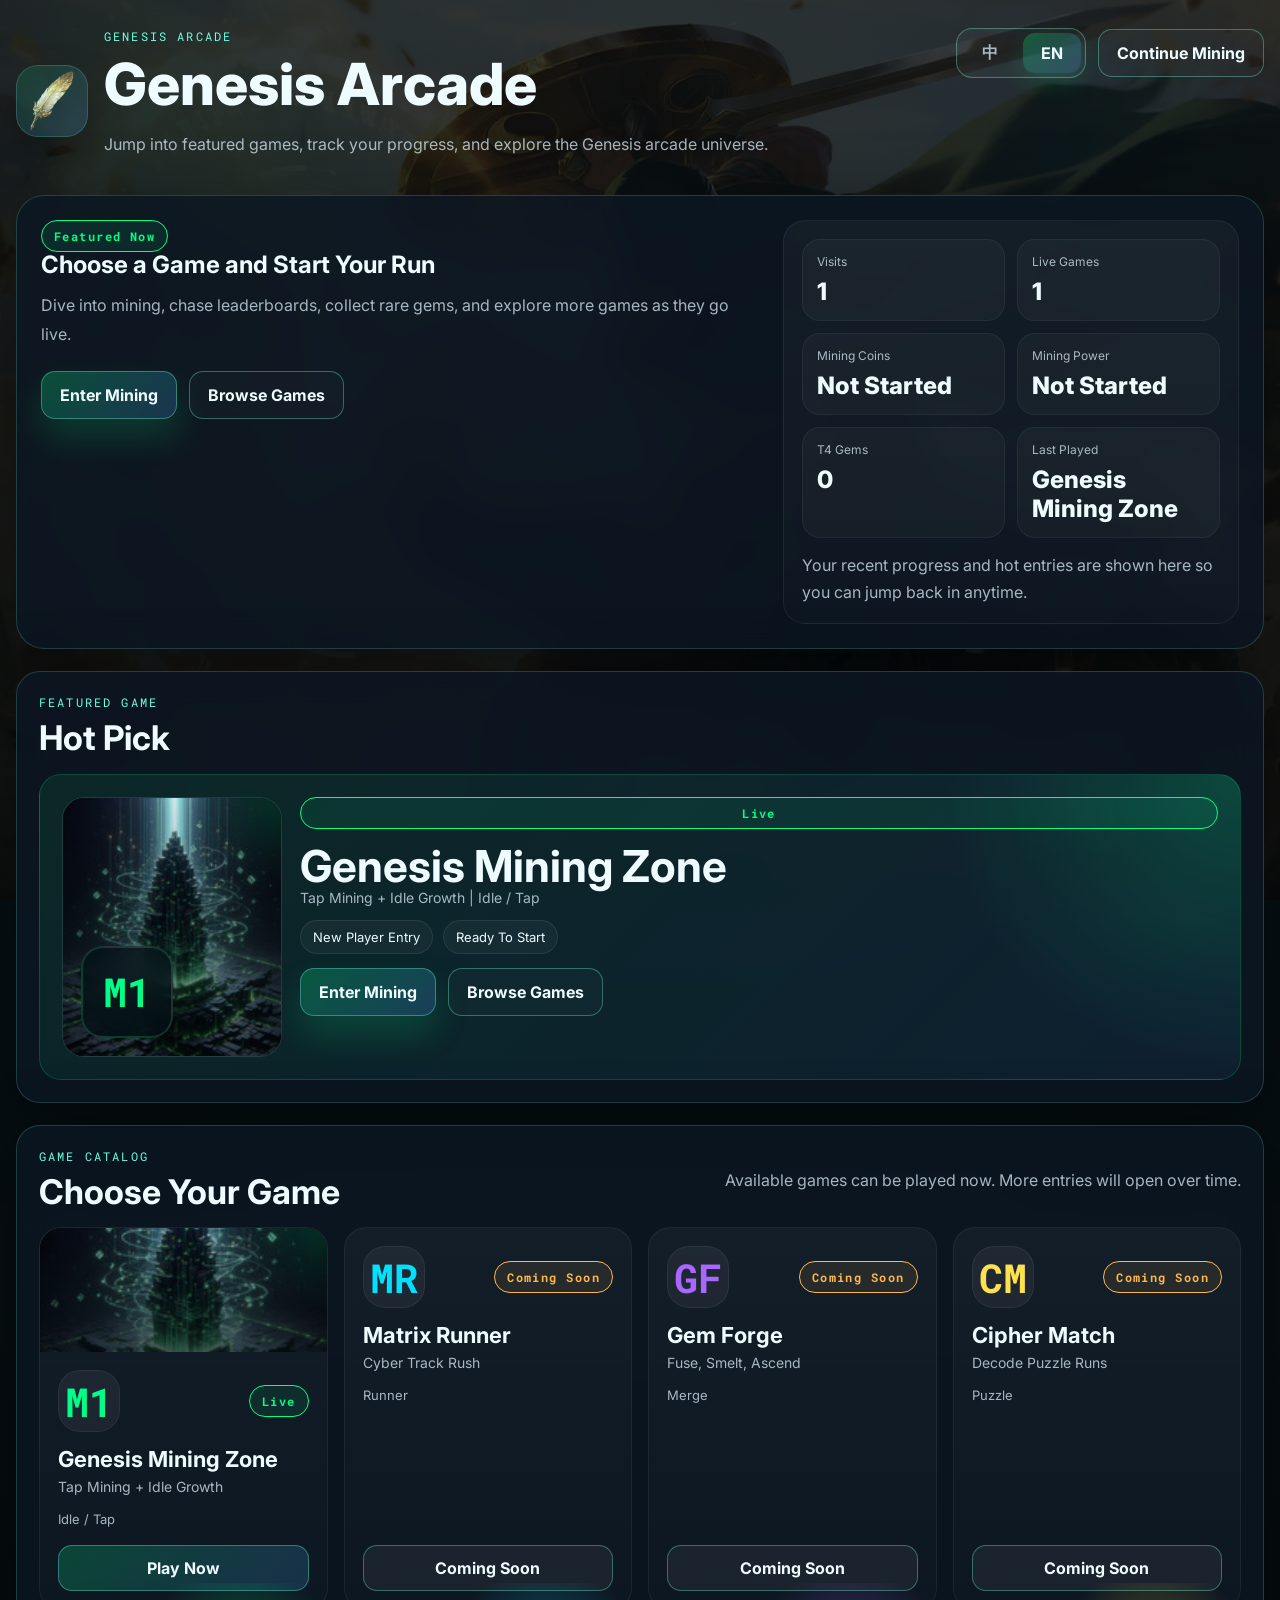
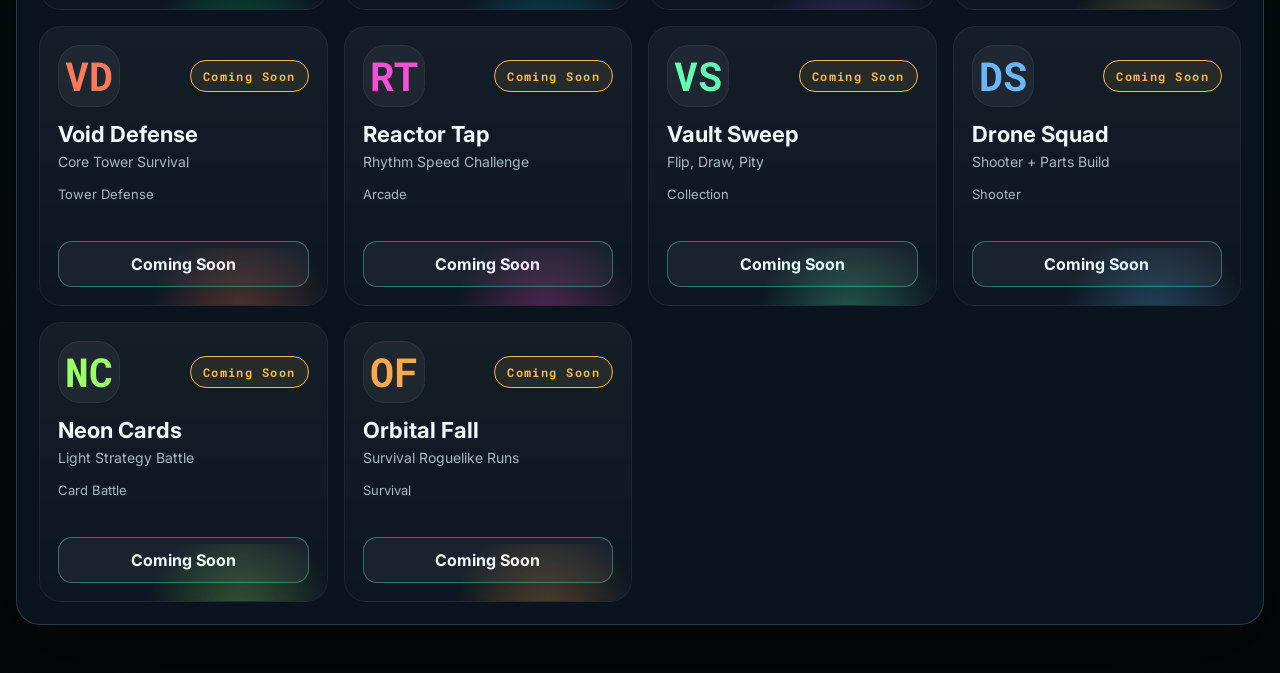
==== commit 888b1d23: "refactor: simplify hub for player-facing release" ====
--- a/index.html
+++ b/index.html
@@ -3,8 +3,8 @@
 <head>
     <meta charset="UTF-8">
     <meta name="viewport" content="width=device-width, initial-scale=1.0, viewport-fit=cover">
-    <title>Genesis Arcade Hub</title>
-    <meta id="hubMetaDescription" name="description" content="Genesis Arcade Hub - A multi-game lobby built with static pages, localStorage, and Vercel.">
+    <title>Genesis Arcade</title>
+    <meta id="hubMetaDescription" name="description" content="Genesis Arcade - Jump into mining, track your progress, and explore more games.">
     <link rel="preconnect" href="https://fonts.googleapis.com">
     <link rel="preconnect" href="https://fonts.gstatic.com" crossorigin>
     <link href="https://fonts.googleapis.com/css2?family=Inter:wght@400;500;600;700;800&family=Roboto+Mono:wght@400;700&display=swap" rel="stylesheet">
@@ -18,13 +18,13 @@
                 <div class="brand-logo" aria-hidden="true"></div>
                 <div>
                     <div class="eyebrow">GENESIS ARCADE</div>
-                    <h1 id="pageTitle">Arcade Hub V1</h1>
-                    <p class="subcopy" id="pageSubcopy">This version runs on static pages, browser localStorage, and your current Vercel deployment.</p>
+                    <h1 id="pageTitle">Genesis Arcade</h1>
+                    <p class="subcopy" id="pageSubcopy">Jump into featured games, track your progress, and explore the Genesis arcade universe.</p>
                 </div>
             </div>
             <div class="topbar-actions">
-                <div class="lang-toggle" role="group" aria-label="Language / 语言">
-                    <button class="lang-btn is-active" type="button" data-lang-switch="zh" aria-pressed="true">中</button>
+                <div class="lang-toggle" role="group" aria-label="Language / &#20013;&#25991;">
+                    <button class="lang-btn is-active" type="button" data-lang-switch="zh" aria-pressed="true">&#20013;</button>
                     <button class="lang-btn" type="button" data-lang-switch="en" aria-pressed="false">EN</button>
                 </div>
                 <a class="ghost-btn" href="/games/mining/" id="topContinueBtn" data-game-link="mining">Continue Mining</a>
@@ -34,26 +34,26 @@
         <main class="hub-layout">
             <section class="hero-card">
                 <div class="hero-copy">
-                    <span class="status-pill live" id="heroStatus">Hub Live</span>
-                    <h2 id="heroTitle">Build One Hub + Multiple Game Entrances</h2>
+                    <span class="status-pill live" id="heroStatus">Featured Now</span>
+                    <h2 id="heroTitle">Choose a Game and Start Your Run</h2>
                     <p id="heroDescription">
-                        Keep the root page as the lobby, move mining into its own route, and reserve the rest as future game slots.
+                        Dive into mining, chase leaderboards, collect rare gems, and explore more games as they go live.
                     </p>
                     <div class="hero-actions">
                         <a class="primary-btn" href="/games/mining/" id="continueMiningBtn" data-game-link="mining">Enter Mining</a>
-                        <button class="ghost-btn" type="button" id="howItWorksBtn">View Plan</button>
+                        <a class="ghost-btn" href="#gameCatalogSection" id="browseGamesBtn">Browse Games</a>
                     </div>
                 </div>
 
                 <aside class="summary-panel">
                     <div class="summary-grid">
                         <div class="summary-item">
-                            <span class="summary-label" id="labelHubVisits">Hub Visits</span>
+                            <span class="summary-label" id="labelHubVisits">Visits</span>
                             <strong id="hubVisits">0</strong>
                         </div>
                         <div class="summary-item">
                             <span class="summary-label" id="labelLiveGames">Live Games</span>
-                            <strong id="liveGameCount">1 / 10</strong>
+                            <strong id="liveGameCount">1</strong>
                         </div>
                         <div class="summary-item">
                             <span class="summary-label" id="labelMiningCoins">Mining Coins</span>
@@ -73,7 +73,7 @@
                         </div>
                     </div>
                     <div class="summary-note" id="saveModeNote">
-                        Hub and mining progress are currently stored in this browser. V1 does not depend on a paid database.
+                        Your recent progress and hot entries are shown here so you can jump back in anytime.
                     </div>
                 </aside>
             </section>
@@ -82,105 +82,23 @@
                 <div class="section-head">
                     <div>
                         <div class="eyebrow" id="featuredEyebrow">Featured Game</div>
-                        <h3 id="featuredHeading">Current Main Entry</h3>
+                        <h3 id="featuredHeading">Hot Pick</h3>
                     </div>
                 </div>
                 <article class="featured-game-card" id="featuredGameCard"></article>
             </section>
 
-            <section class="section-block">
+            <section class="section-block" id="gameCatalogSection">
                 <div class="section-head">
                     <div>
-                        <div class="eyebrow" id="catalogEyebrow">Game Catalog</div>
-                        <h3 id="catalogHeading">10 Game Entrances</h3>
+                        <div class="eyebrow" id="catalogEyebrow">Game Center</div>
+                        <h3 id="catalogHeading">Choose Your Game</h3>
                     </div>
-                    <p id="catalogNote">Released games can be entered directly. Upcoming games go to placeholder pages first, then get replaced one by one with real playable builds.</p>
+                    <p id="catalogNote">Available games can be played now. More entries will open over time.</p>
                 </div>
                 <div class="game-grid" id="gameGrid"></div>
             </section>
-
-            <section class="section-split">
-                <section class="section-block">
-                    <div class="section-head">
-                        <div>
-                            <div class="eyebrow" id="buildPlanEyebrow">Build Plan</div>
-                            <h3 id="buildPlanHeading">Why It Works Without Paid Backend</h3>
-                        </div>
-                    </div>
-                    <div class="bullet-list">
-                        <div class="bullet-card">
-                            <strong id="buildCard1Title">Hub First</strong>
-                            <span id="buildCard1Body">The root page only handles navigation. Each game lives under <code>games/</code>.</span>
-                        </div>
-                        <div class="bullet-card">
-                            <strong id="buildCard2Title">Local Save</strong>
-                            <span id="buildCard2Body">Each game saves with <code>localStorage</code>, and the hub reads those values on the same domain.</span>
-                        </div>
-                        <div class="bullet-card">
-                            <strong id="buildCard3Title">Free Deployment</strong>
-                            <span id="buildCard3Body">You still deploy through the same <code>GitHub -&gt; Vercel</code> auto-publish flow.</span>
-                        </div>
-                        <div class="bullet-card">
-                            <strong id="buildCard4Title">Expand Later</strong>
-                            <span id="buildCard4Body">Add a lightweight data layer later only when you truly need cross-device sync.</span>
-                        </div>
-                    </div>
-                </section>
-
-                <section class="section-block">
-                    <div class="section-head">
-                        <div>
-                            <div class="eyebrow" id="assetsEyebrow">UI Assets</div>
-                            <h3 id="assetsHeading">Assets To Prepare Next</h3>
-                        </div>
-                    </div>
-                    <div class="resource-grid">
-                        <div class="resource-card">
-                            <strong id="assetCard1Title">Hub Logo</strong>
-                            <span id="assetCard1Body">Suggested size: <code>512x512</code>, transparent PNG or SVG.</span>
-                        </div>
-                        <div class="resource-card">
-                            <strong id="assetCard2Title">10 Game Covers</strong>
-                            <span id="assetCard2Body">Suggested size: <code>800x1000</code>, with a unified visual style.</span>
-                        </div>
-                        <div class="resource-card">
-                            <strong id="assetCard3Title">Hub Background</strong>
-                            <span id="assetCard3Body">Suggested themes: cyber, reactor core, tech chamber, or neon arcade.</span>
-                        </div>
-                        <div class="resource-card">
-                            <strong id="assetCard4Title">Icon Pack</strong>
-                            <span id="assetCard4Body">Home entry, ranking, missions, shop, pass, and events should share one icon system.</span>
-                        </div>
-                        <div class="resource-card">
-                            <strong id="assetCard5Title">Audio Pack</strong>
-                            <span id="assetCard5Body">Tap, reward, fusion, confirm, menu, and BGM should follow one sci-fi electronic style.</span>
-                        </div>
-                        <div class="resource-card">
-                            <strong id="assetCard6Title">FX Assets</strong>
-                            <span id="assetCard6Body">Later you can add badge frames, glow textures, trophies, and particle overlays.</span>
-                        </div>
-                    </div>
-                </section>
-            </section>
         </main>
-    </div>
-
-    <div class="modal-shell" id="hubModal" hidden>
-        <div class="modal-card">
-            <button class="modal-close" type="button" id="closeHubModal" aria-label="Close" onclick="document.getElementById('hubModal').hidden = true;">&times;</button>
-            <div class="eyebrow" id="modalEyebrow">Plan Notes</div>
-            <h3 id="modalTitle">Static-first Architecture</h3>
-            <p id="modalBody">
-                This hub does not depend on a paid database for now. It handles navigation, reads local saves, and lets you build out 10 game entrances first.
-            </p>
-            <div class="modal-list">
-                <div id="modalLine1">1. <code>index.html</code> hub homepage</div>
-                <div id="modalLine2">2. <code>games/mining/</code> mining game route</div>
-                <div id="modalLine3">3. Placeholders first for upcoming games</div>
-                <div id="modalLine4">4. Shared local progress with <code>localStorage</code></div>
-                <div id="modalLine5">Click the top-right button or outside area to close</div>
-            </div>
-        </div>
     </div>
 
     <script src="shared/game-catalog.js"></script>
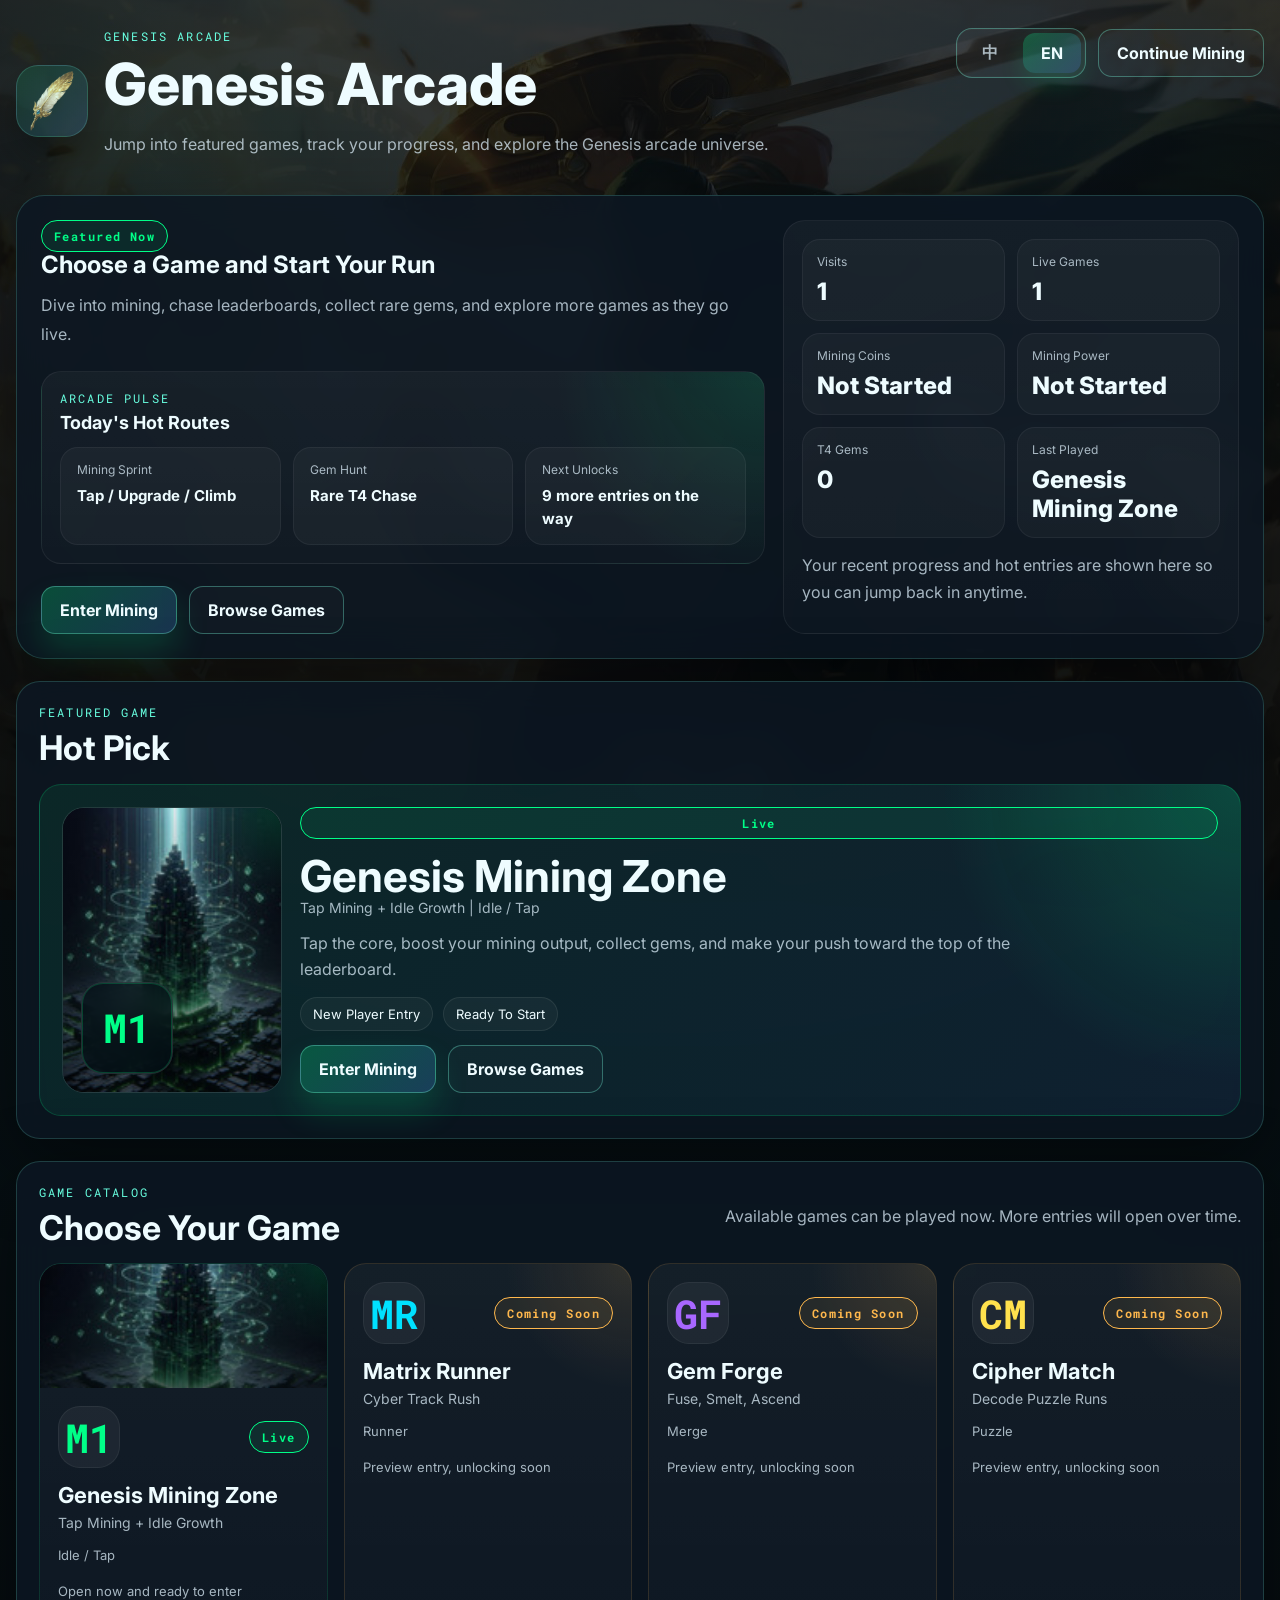
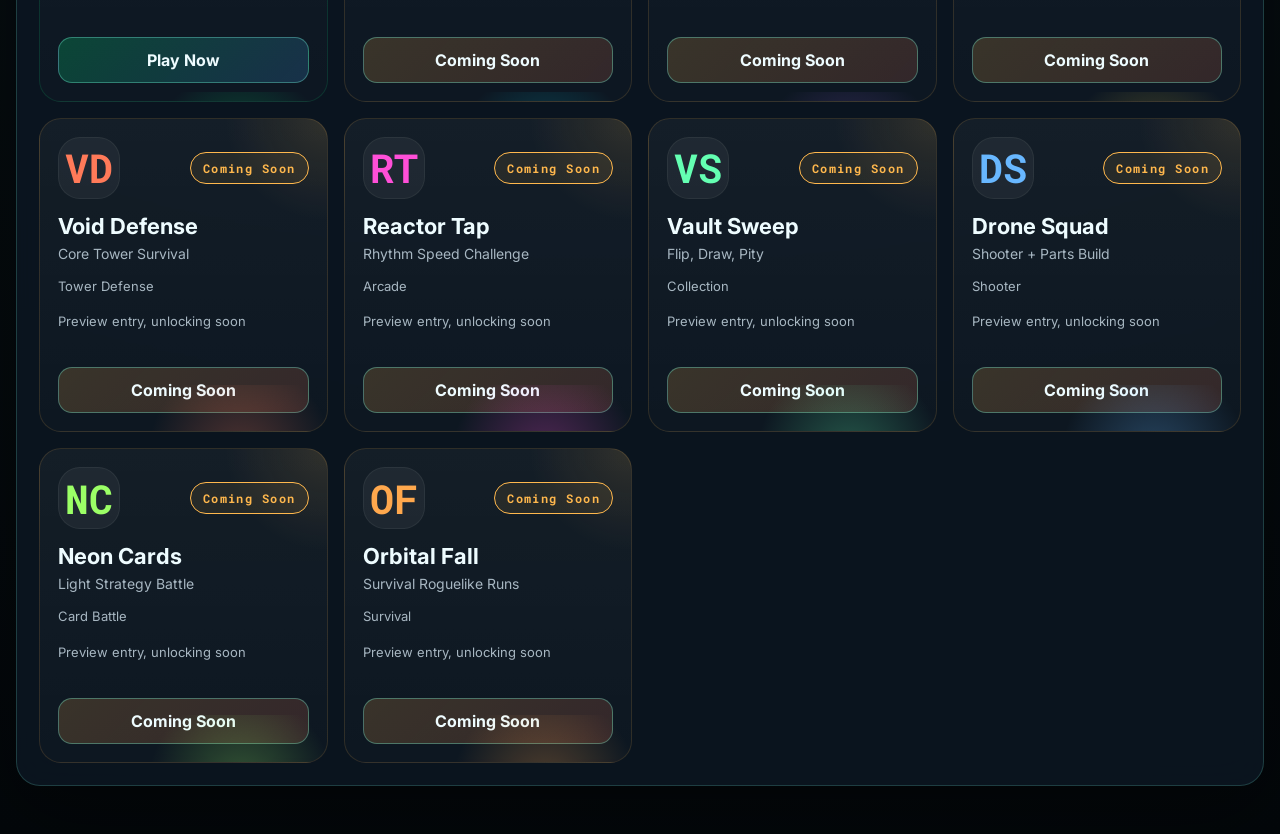
==== commit 7cbe9bf0: "feat: enhance hub presentation" ====
--- a/index.html
+++ b/index.html
@@ -39,6 +39,26 @@
                     <p id="heroDescription">
                         Dive into mining, chase leaderboards, collect rare gems, and explore more games as they go live.
                     </p>
+                    <div class="hero-pulse">
+                        <div class="hero-pulse-head">
+                            <div class="eyebrow" id="pulseEyebrow">Arcade Pulse</div>
+                            <strong class="hero-pulse-title" id="pulseTitle">Today's Hot Routes</strong>
+                        </div>
+                        <div class="pulse-grid">
+                            <div class="pulse-card">
+                                <span id="pulseCard1Label">Mining Sprint</span>
+                                <strong id="pulseCard1Value">Tap / Upgrade / Climb</strong>
+                            </div>
+                            <div class="pulse-card">
+                                <span id="pulseCard2Label">Gem Hunt</span>
+                                <strong id="pulseCard2Value">Rare T4 Chase</strong>
+                            </div>
+                            <div class="pulse-card">
+                                <span id="pulseCard3Label">Next Unlocks</span>
+                                <strong id="upcomingGameCount">9 more entries on the way</strong>
+                            </div>
+                        </div>
+                    </div>
                     <div class="hero-actions">
                         <a class="primary-btn" href="/games/mining/" id="continueMiningBtn" data-game-link="mining">Enter Mining</a>
                         <a class="ghost-btn" href="#gameCatalogSection" id="browseGamesBtn">Browse Games</a>
--- a/shared/hub.css
+++ b/shared/hub.css
@@ -243,6 +243,58 @@
     line-height: 1.8;
 }
 
+.hero-pulse {
+    margin: 0 0 22px;
+    padding: 18px;
+    border-radius: 20px;
+    border: 1px solid rgba(255, 255, 255, 0.06);
+    background:
+        radial-gradient(circle at top right, rgba(0, 255, 136, 0.12), transparent 28%),
+        linear-gradient(180deg, rgba(255, 255, 255, 0.04), rgba(255, 255, 255, 0.015));
+}
+
+.hero-pulse-head {
+    display: flex;
+    flex-direction: column;
+    gap: 6px;
+    margin-bottom: 14px;
+}
+
+.hero-pulse-head .eyebrow {
+    margin-bottom: 0;
+}
+
+.hero-pulse-title {
+    font-size: 18px;
+    font-weight: 700;
+}
+
+.pulse-grid {
+    display: grid;
+    grid-template-columns: repeat(3, minmax(0, 1fr));
+    gap: 12px;
+}
+
+.pulse-card {
+    padding: 14px 16px;
+    border-radius: 18px;
+    background: rgba(255, 255, 255, 0.035);
+    border: 1px solid rgba(255, 255, 255, 0.05);
+}
+
+.pulse-card span {
+    display: block;
+    margin-bottom: 8px;
+    font-size: 12px;
+    color: var(--muted);
+}
+
+.pulse-card strong {
+    display: block;
+    font-size: 15px;
+    line-height: 1.5;
+}
+
 .status-pill {
     display: inline-flex;
     align-items: center;
@@ -395,6 +447,10 @@
     font-size: clamp(28px, 4vw, 44px);
 }
 
+.featured-desc {
+    max-width: 760px;
+}
+
 .featured-meta,
 .game-tags {
     display: flex;
@@ -432,6 +488,17 @@
     gap: 14px;
 }
 
+.game-card.live {
+    border-color: rgba(0, 255, 136, 0.12);
+}
+
+.game-card.soon {
+    border-color: rgba(255, 184, 77, 0.14);
+    background:
+        radial-gradient(circle at top right, rgba(255, 184, 77, 0.12), transparent 24%),
+        linear-gradient(180deg, rgba(255, 255, 255, 0.045), rgba(255, 255, 255, 0.015));
+}
+
 .game-card::before {
     content: '';
     position: absolute;
@@ -478,6 +545,10 @@
 }
 
 .game-meta { font-size: 13px; }
+.game-desc {
+    font-size: 13px;
+    min-height: 42px;
+}
 .game-tags .meta-chip { font-size: 12px; }
 
 .game-cta {
@@ -494,6 +565,10 @@
 
 .game-card.live .game-cta {
     background: linear-gradient(135deg, rgba(0, 255, 136, 0.2), rgba(75, 163, 255, 0.18));
+}
+
+.game-card.soon .game-cta {
+    background: linear-gradient(135deg, rgba(255, 184, 77, 0.18), rgba(255, 122, 89, 0.16));
 }
 
 .section-split {
@@ -609,6 +684,10 @@
         align-items: flex-start;
     }
 
+    .pulse-grid {
+        grid-template-columns: 1fr;
+    }
+
     .topbar-actions {
         width: 100%;
     }
